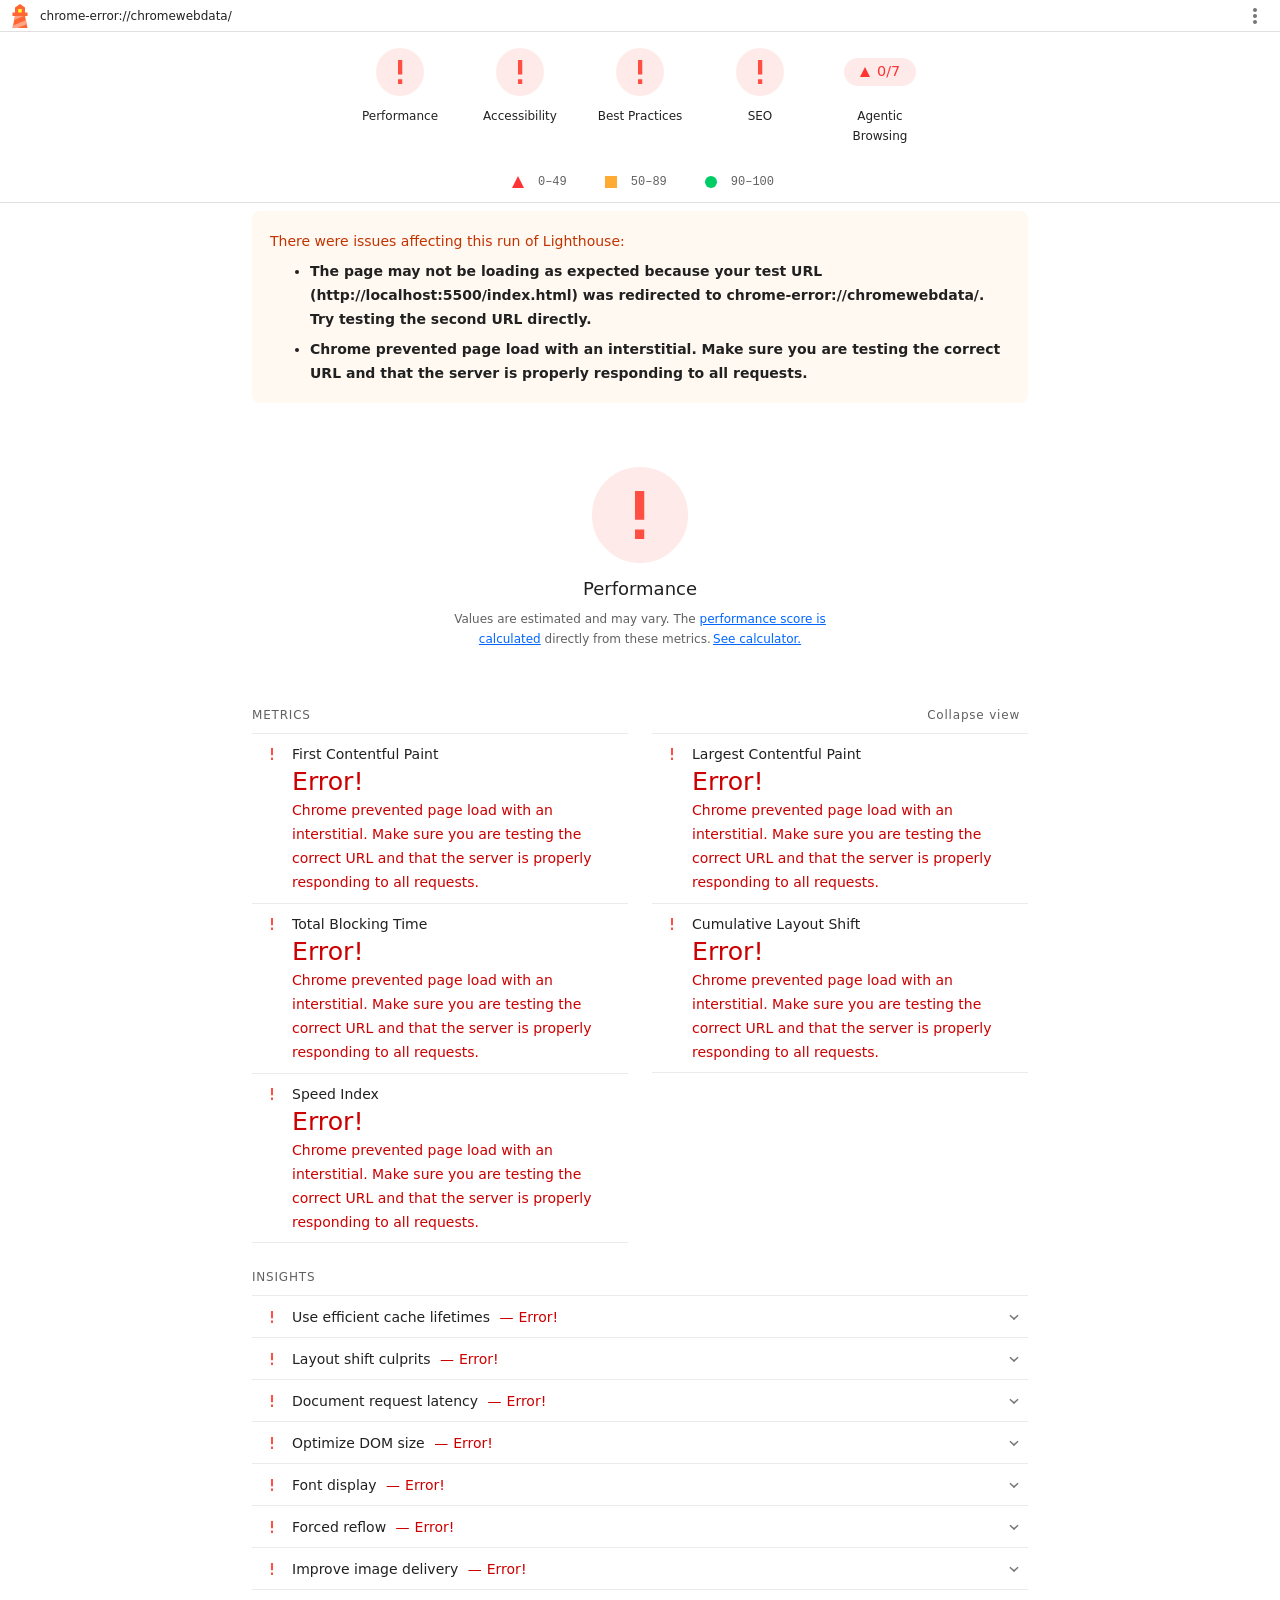
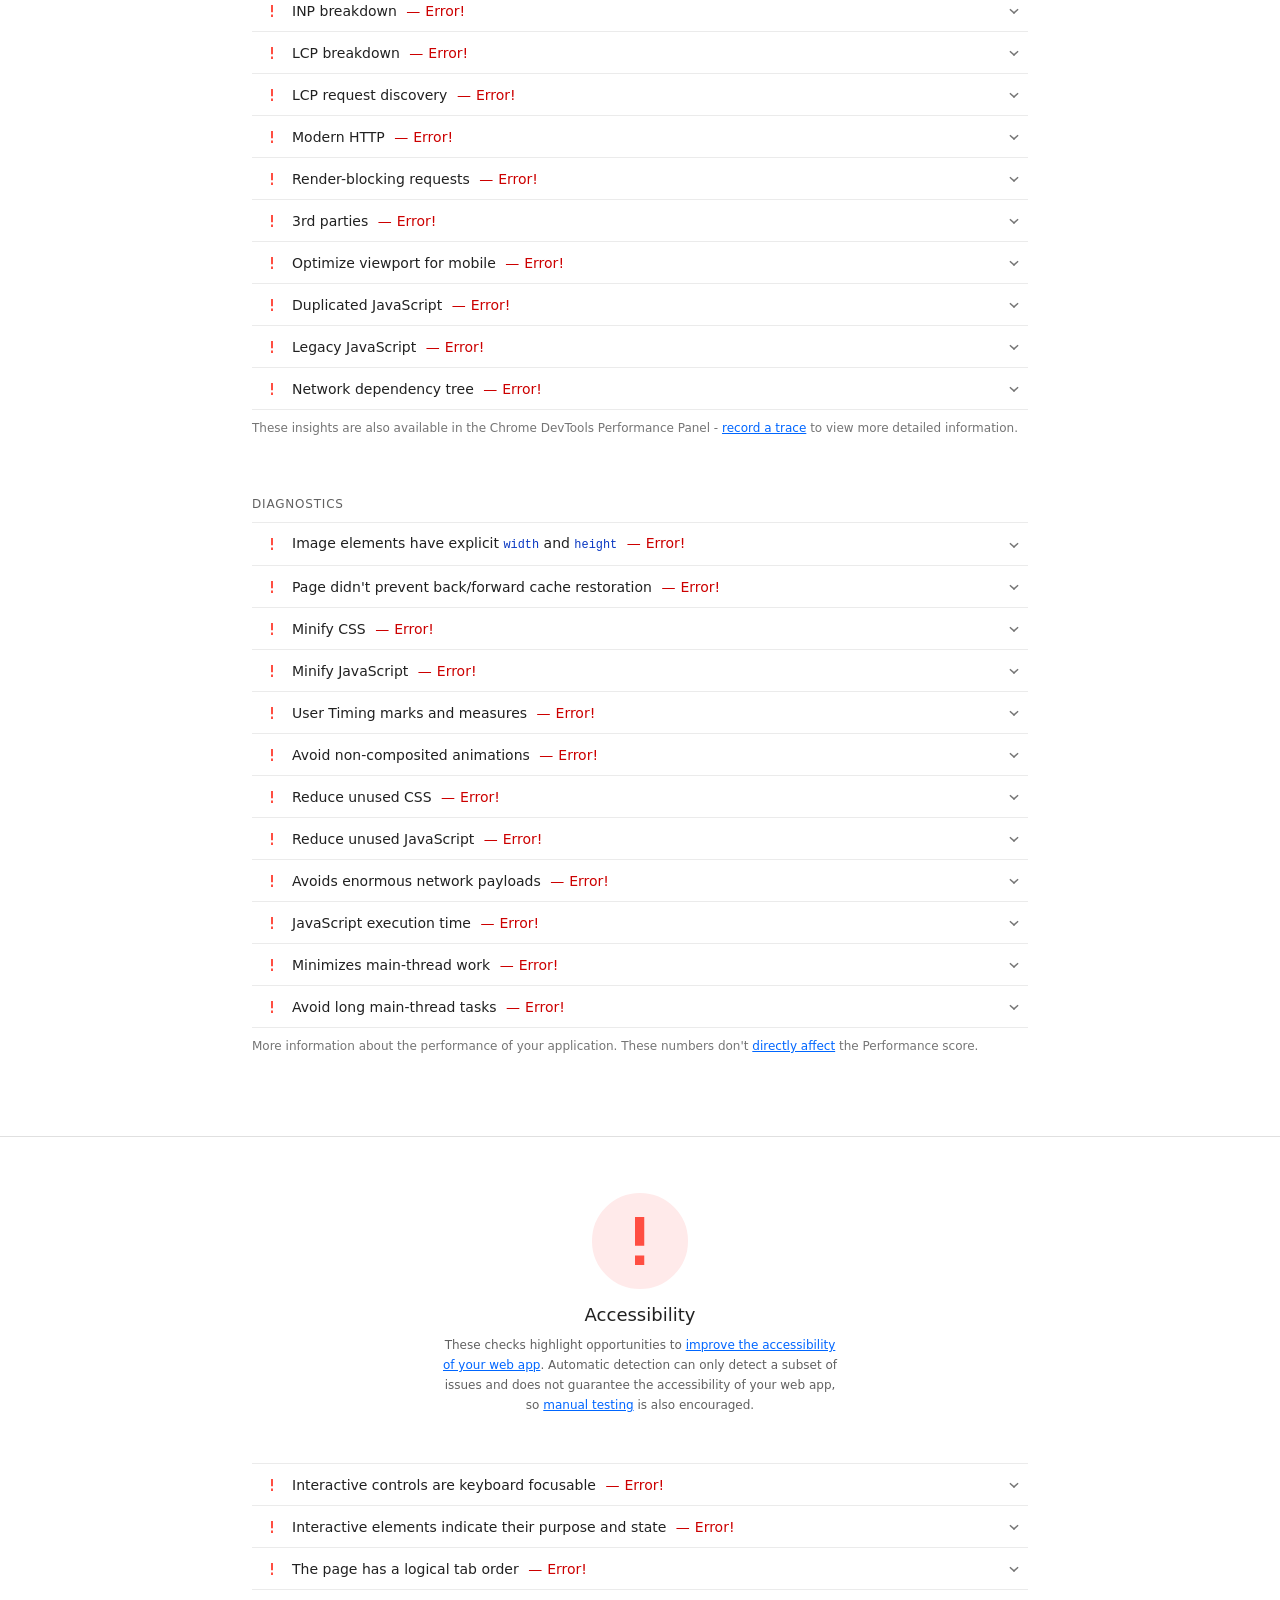
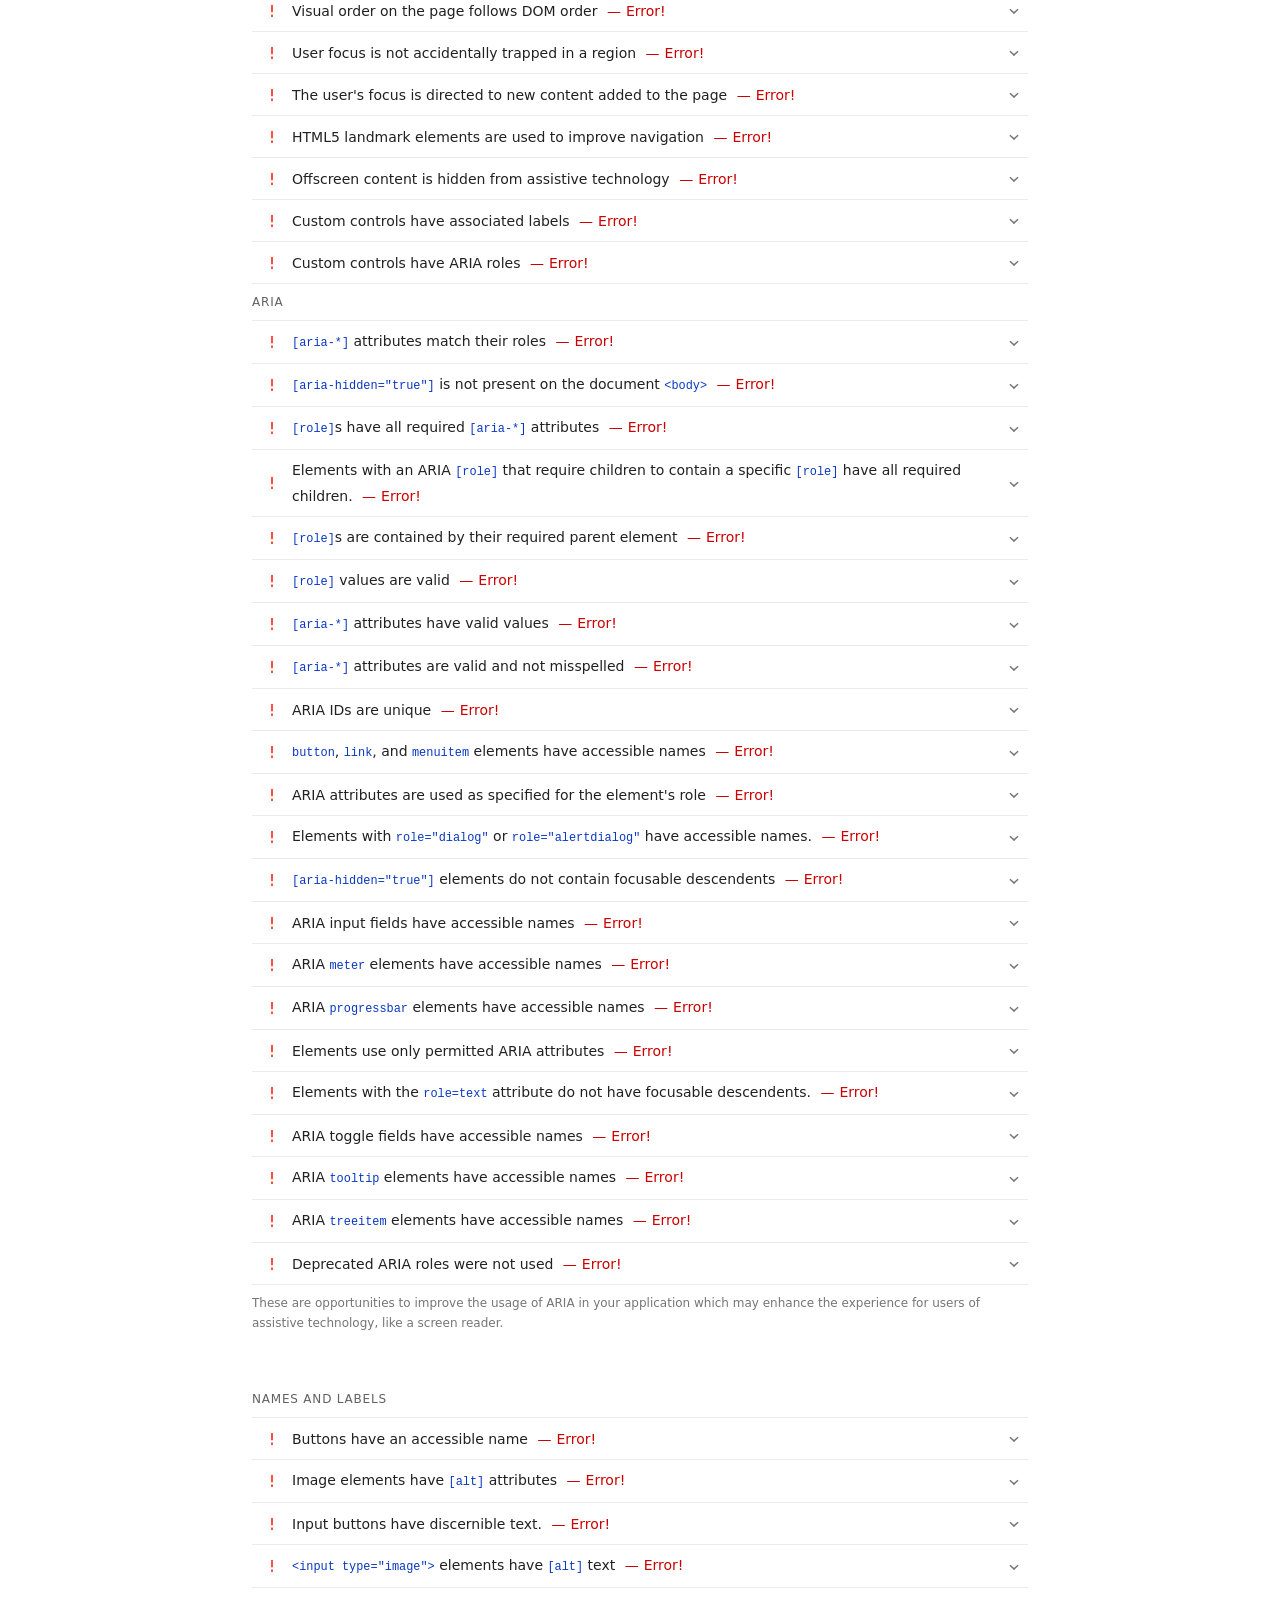
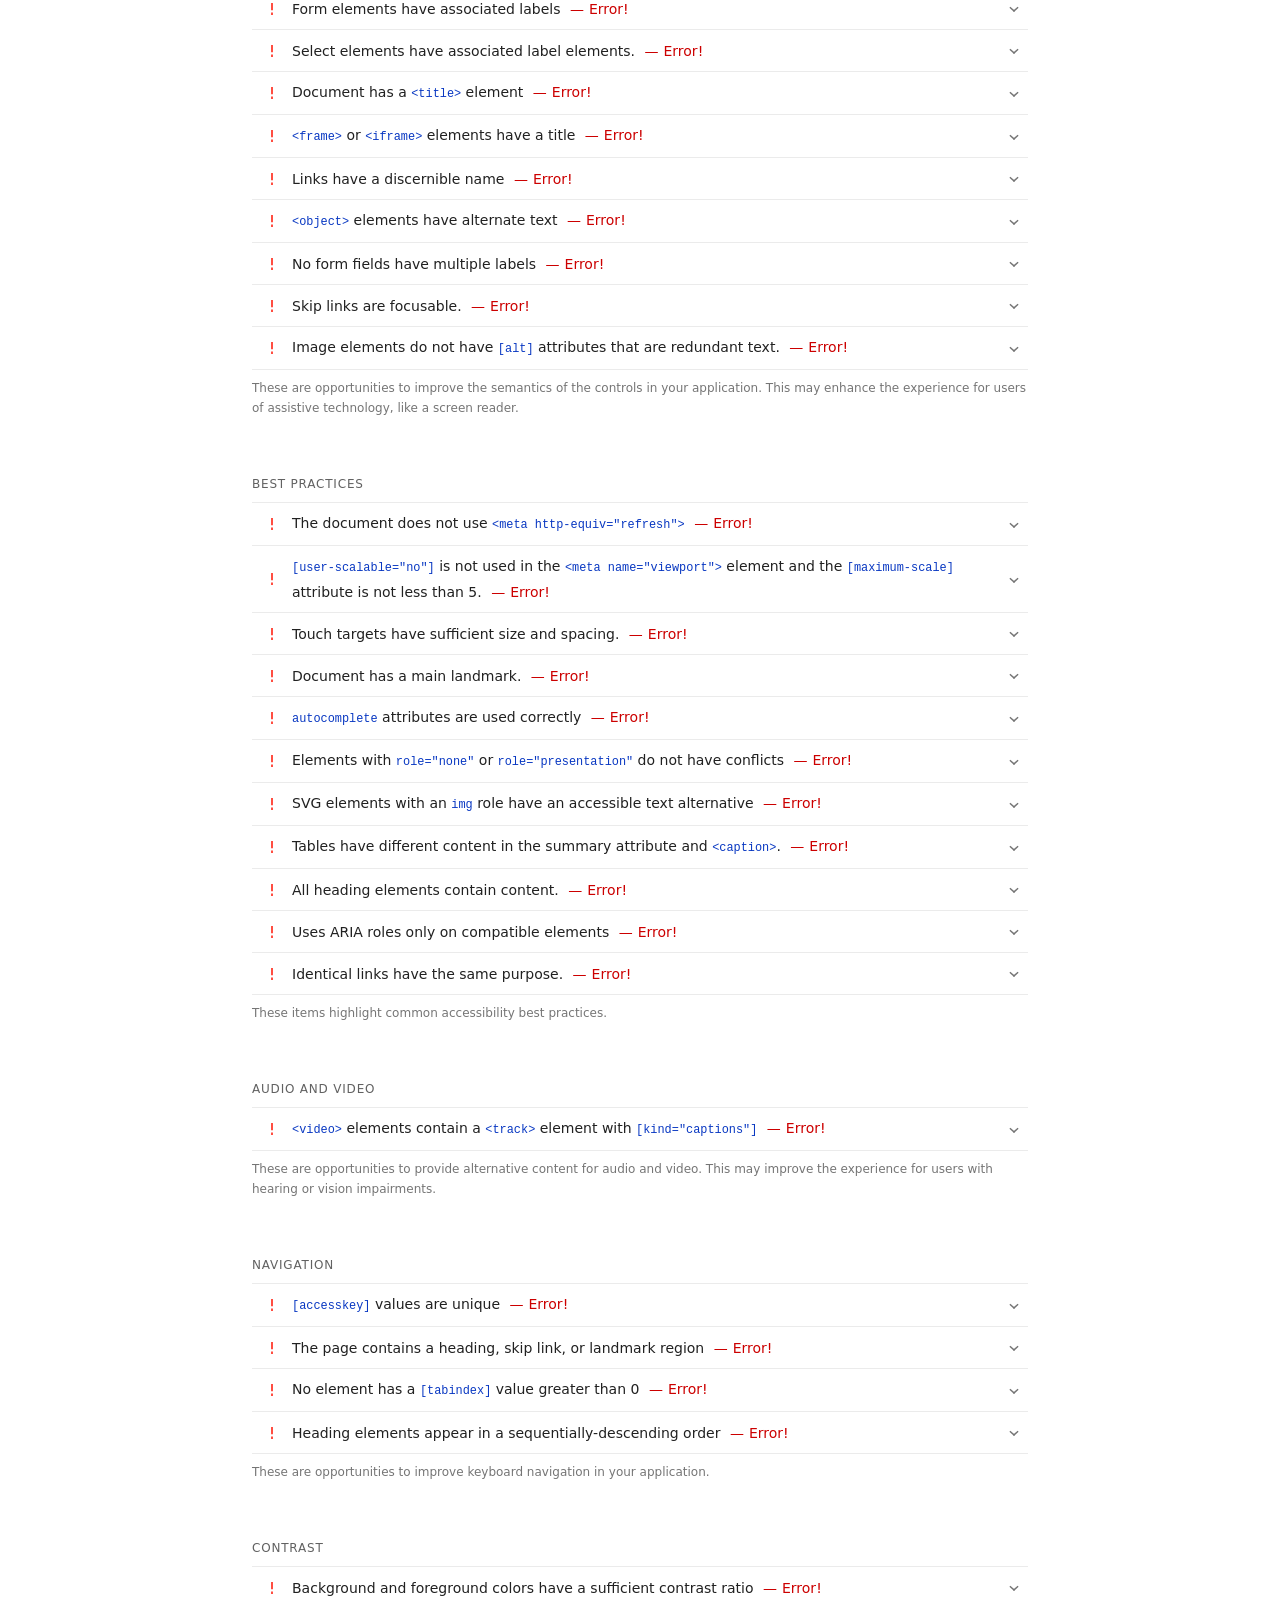
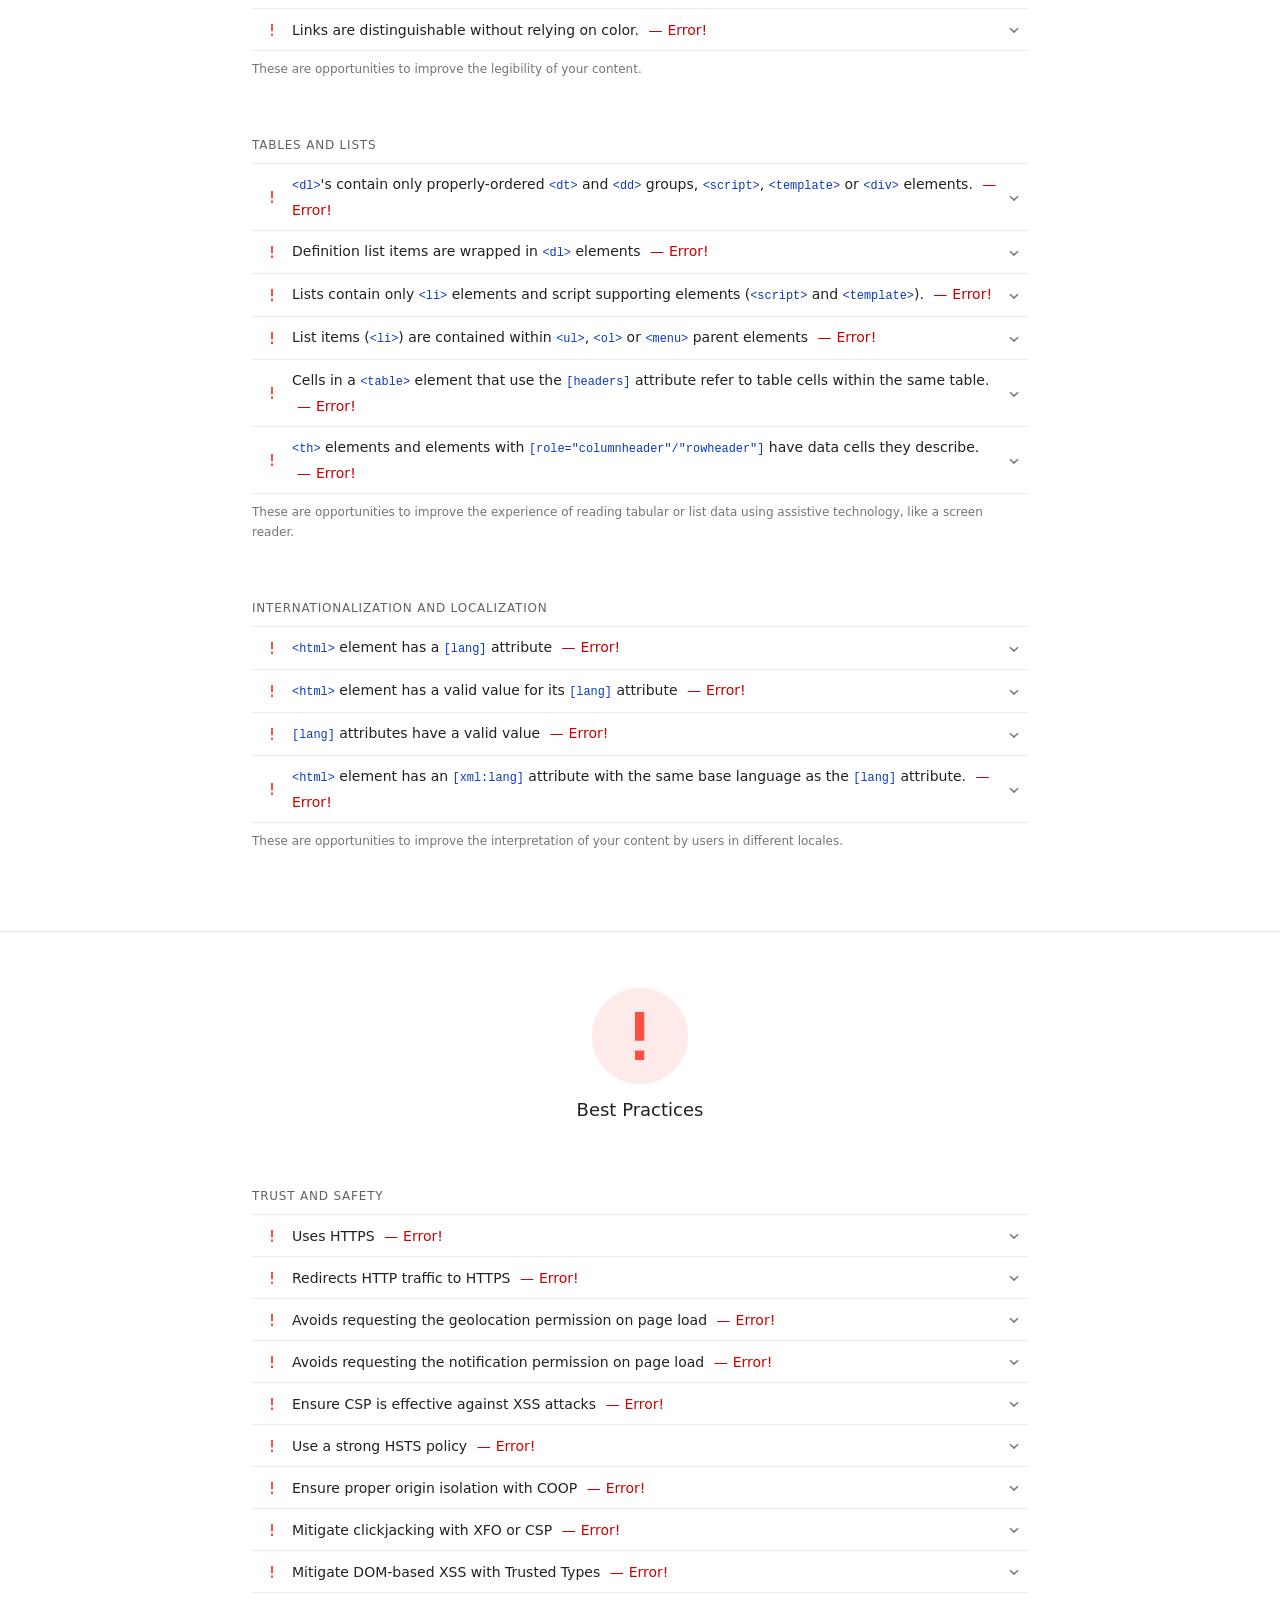
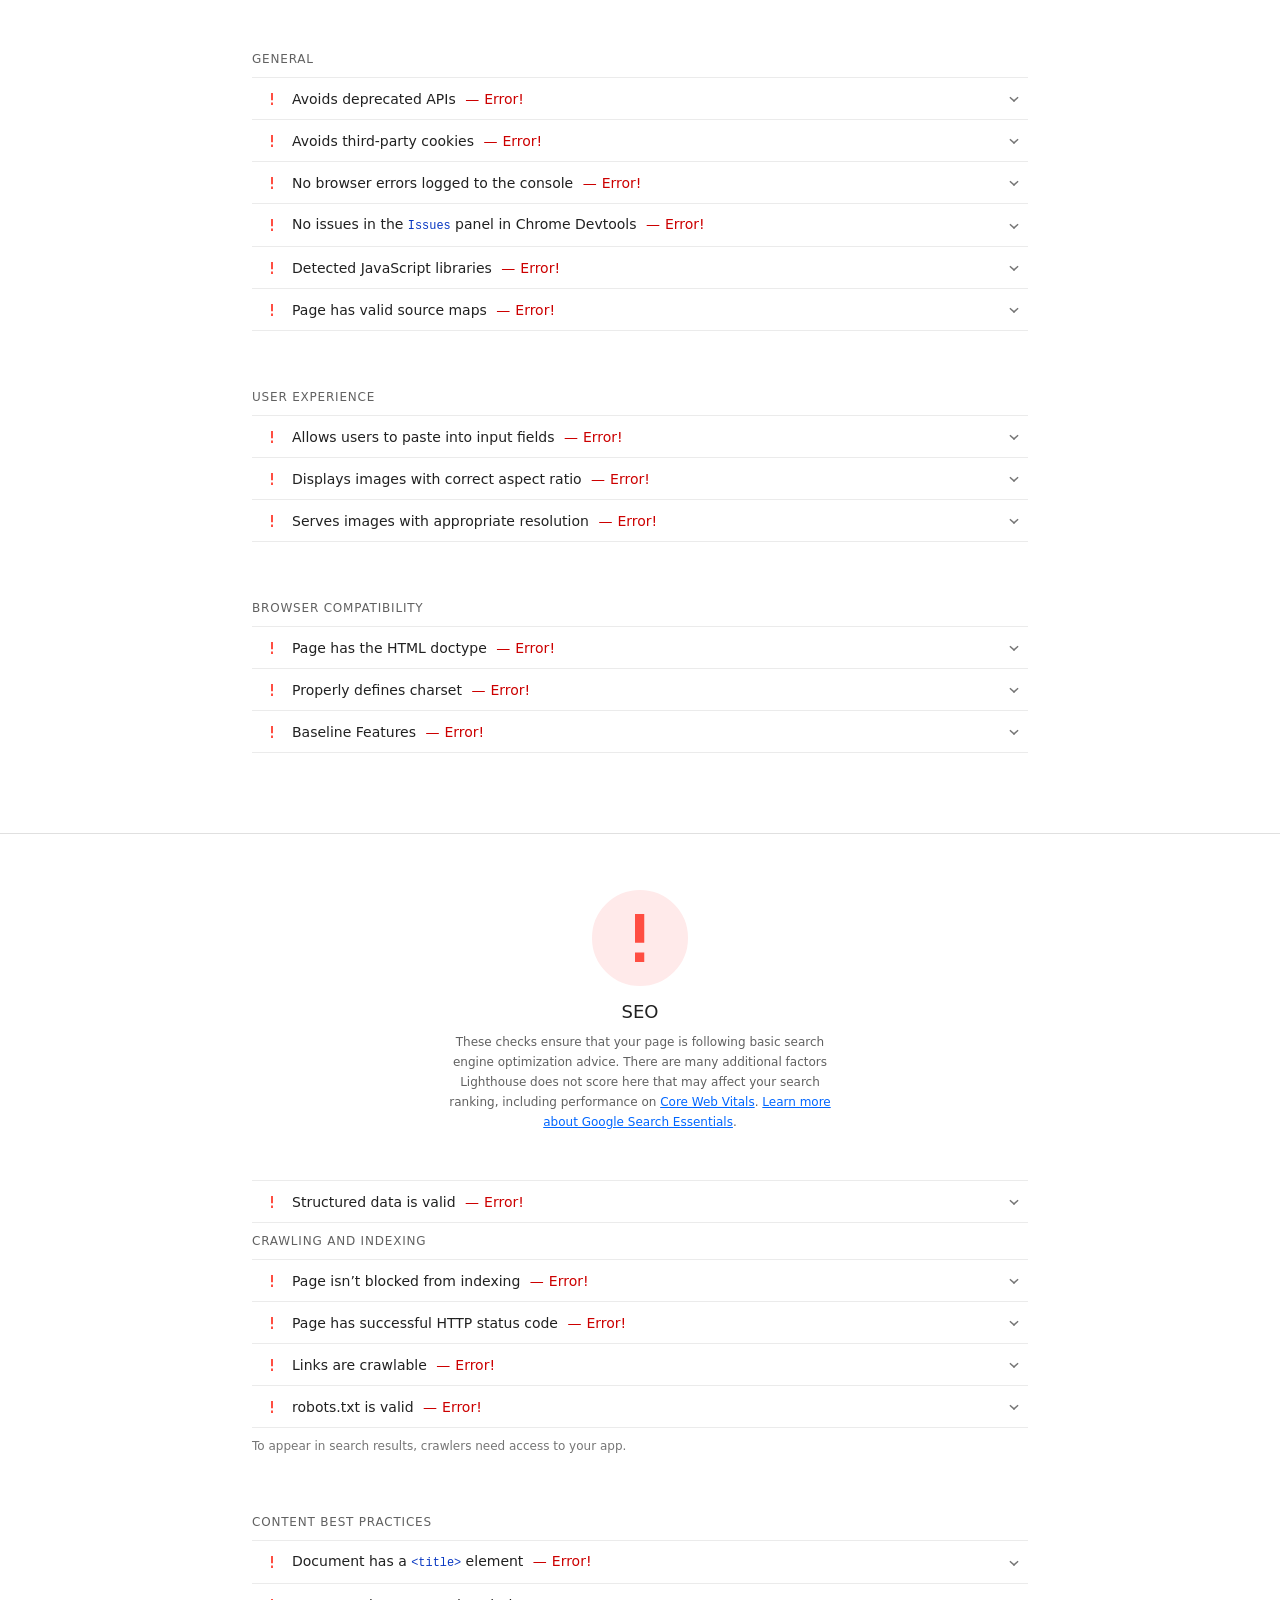
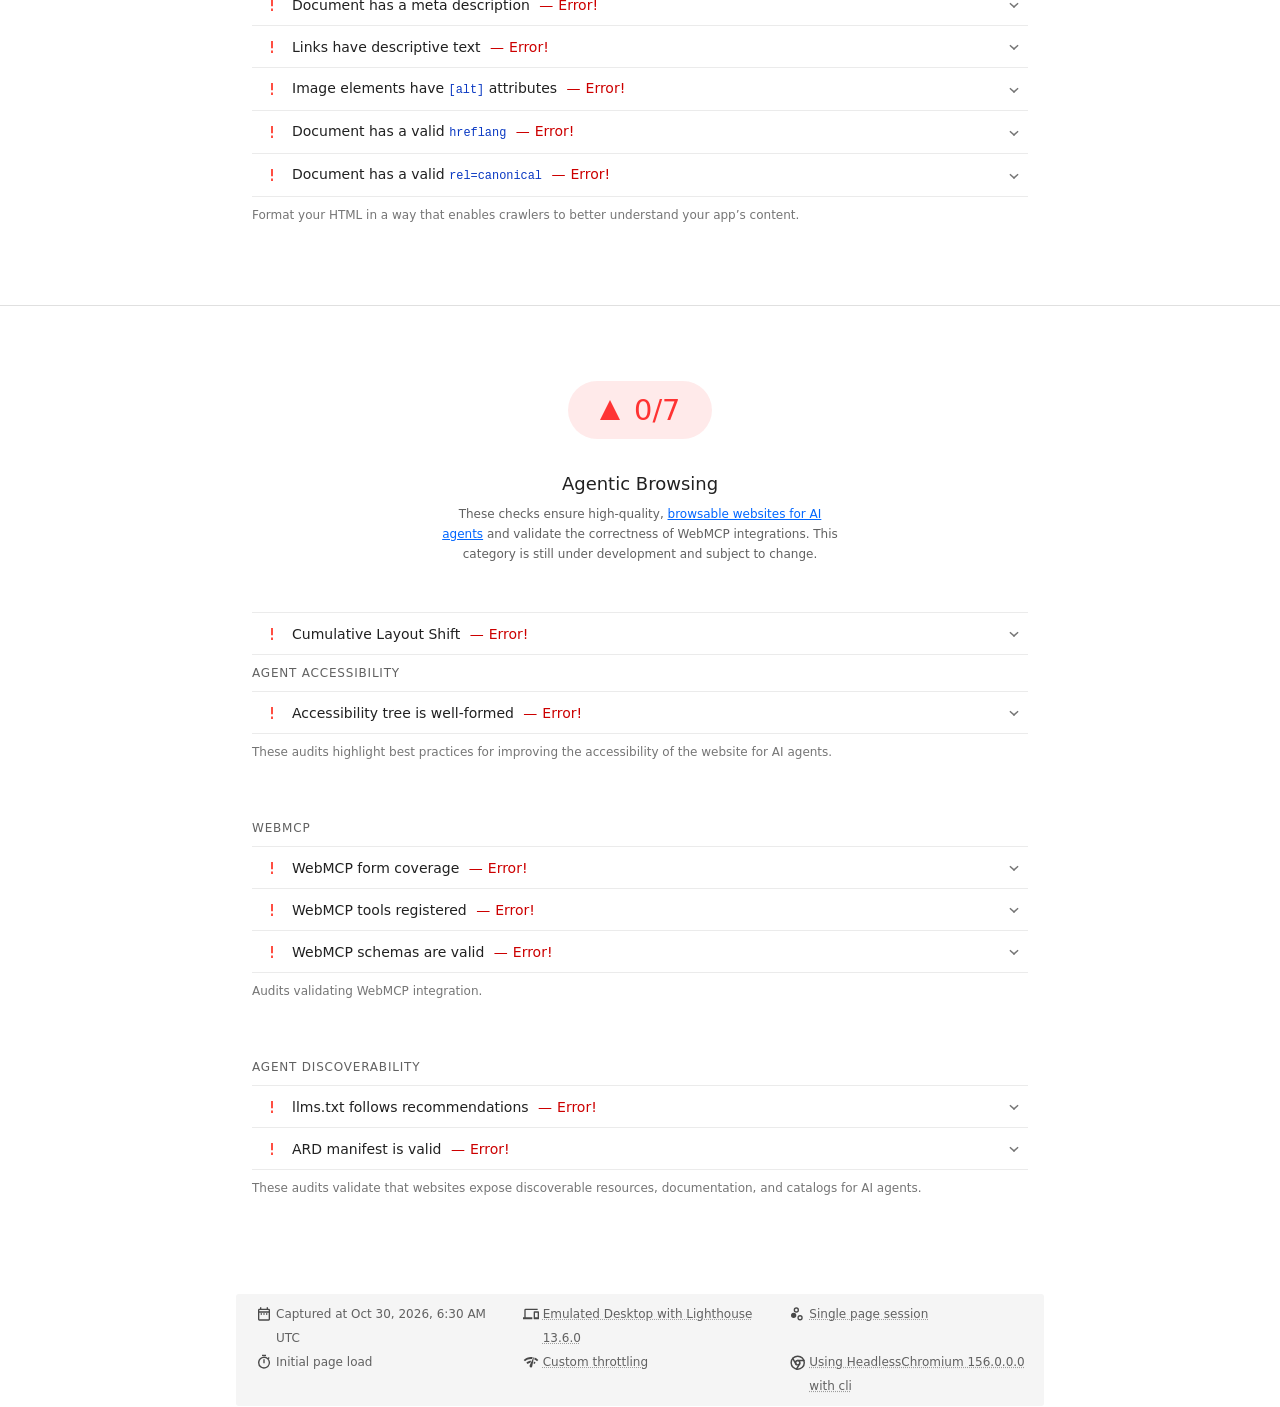
==== docs/lighthouse-escritorio.html @ 63ded75c "se realizo la prueba con el lighthouse y PWAbuilder y se agrego captura de celular" ====
<!--
@license
Copyright 2018 Google LLC
SPDX-License-Identifier: Apache-2.0
-->
<!doctype html>
<html lang="en">
<head>
  <meta charset="utf-8">
  <meta name="viewport" content="width=device-width, initial-scale=1, minimum-scale=1">
  <link rel="icon" href='data:image/svg+xml;utf8,<svg fill="none" xmlns="http://www.w3.org/2000/svg" viewBox="0 0 48 48"><path d="m14 7 10-7 10 7v10h5v7h-5l5 24H9l5-24H9v-7h5V7Z" fill="%23F63"/><path d="M31.561 24H14l-1.689 8.105L31.561 24ZM18.983 48H9l1.022-4.907L35.723 32.27l1.663 7.98L18.983 48Z" fill="%23FFA385"/><path fill="%23FF3" d="M20.5 10h7v7h-7z"/></svg>'>
  <title>Lighthouse Report</title>
  <style>body {margin: 0}</style>
</head>
<body>
  <noscript>Lighthouse report requires JavaScript. Please enable.</noscript>

  <div id="lh-log"></div>

  <script>window.__LIGHTHOUSE_JSON__ = {"lighthouseVersion":"13.6.0","requestedUrl":"http://localhost:5500/index.html","mainDocumentUrl":"chrome-error://chromewebdata/","finalDisplayedUrl":"chrome-error://chromewebdata/","finalUrl":"chrome-error://chromewebdata/","fetchTime":"2026-10-30T06:30:04.978Z","gatherMode":"navigation","runtimeError":{"code":"CHROME_INTERSTITIAL_ERROR","message":"Chrome prevented page load with an interstitial. Make sure you are testing the correct URL and that the server is properly responding to all requests.","errorStack":"LighthouseError: CHROME_INTERSTITIAL_ERROR\n    at getInterstitialError (file:///C:/Users/User/AppData/Local/npm-cache/_npx/0f94ee7615faf582/node_modules/lighthouse/core/lib/navigation-error.js:97:10)\n    at getPageLoadError (file:///C:/Users/User/AppData/Local/npm-cache/_npx/0f94ee7615faf582/node_modules/lighthouse/core/lib/navigation-error.js:166:29)\n    at _computeNavigationResult (file:///C:/Users/User/AppData/Local/npm-cache/_npx/0f94ee7615faf582/node_modules/lighthouse/core/gather/navigation-runner.js:148:7)\n    at async gatherFn (file:///C:/Users/User/AppData/Local/npm-cache/_npx/0f94ee7615faf582/node_modules/lighthouse/core/gather/navigation-runner.js:300:23)\n    at async Runner.gather (file:///C:/Users/User/AppData/Local/npm-cache/_npx/0f94ee7615faf582/node_modules/lighthouse/core/runner.js:237:25)\n    at async navigationGather (file:///C:/Users/User/AppData/Local/npm-cache/_npx/0f94ee7615faf582/node_modules/lighthouse/core/gather/navigation-runner.js:306:21)\n    at async navigation (file:///C:/Users/User/AppData/Local/npm-cache/_npx/0f94ee7615faf582/node_modules/lighthouse/core/index.js:58:24)\n    at async runLighthouse (file:///C:/Users/User/AppData/Local/npm-cache/_npx/0f94ee7615faf582/node_modules/lighthouse/cli/run.js:237:30)\n    at async file:///C:/Users/User/AppData/Local/npm-cache/_npx/0f94ee7615faf582/node_modules/lighthouse/cli/index.js:10:1","artifactKey":"PageLoadError"},"runWarnings":["The page may not be loading as expected because your test URL (http://localhost:5500/index.html) was redirected to chrome-error://chromewebdata/. Try testing the second URL directly.","Chrome prevented page load with an interstitial. Make sure you are testing the correct URL and that the server is properly responding to all requests."],"userAgent":"Mozilla/5.0 (Windows NT 10.0; Win64; x64) AppleWebKit/537.36 (KHTML, like Gecko) HeadlessChrome/156.0.0.0 Safari/537.36","environment":{"hostUserAgent":"Mozilla/5.0 (Windows NT 10.0; Win64; x64) AppleWebKit/537.36 (KHTML, like Gecko) HeadlessChrome/156.0.0.0 Safari/537.36","benchmarkIndex":2090,"credits":{}},"audits":{"is-on-https":{"id":"is-on-https","title":"Uses HTTPS","description":"All sites should be protected with HTTPS, even ones that don't handle sensitive data. This includes avoiding [mixed content](https://developers.google.com/web/fundamentals/security/prevent-mixed-content/what-is-mixed-content), where some resources are loaded over HTTP despite the initial request being served over HTTPS. HTTPS prevents intruders from tampering with or passively listening in on the communications between your app and your users, and is a prerequisite for HTTP/2 and many new web platform APIs. [Learn more about HTTPS](https://developer.chrome.com/docs/lighthouse/pwa/is-on-https/).","score":null,"scoreDisplayMode":"error","errorMessage":"Chrome prevented page load with an interstitial. Make sure you are testing the correct URL and that the server is properly responding to all requests.","errorStack":"LighthouseError: CHROME_INTERSTITIAL_ERROR\n    at getInterstitialError (file:///C:/Users/User/AppData/Local/npm-cache/_npx/0f94ee7615faf582/node_modules/lighthouse/core/lib/navigation-error.js:97:10)\n    at getPageLoadError (file:///C:/Users/User/AppData/Local/npm-cache/_npx/0f94ee7615faf582/node_modules/lighthouse/core/lib/navigation-error.js:166:29)\n    at _computeNavigationResult (file:///C:/Users/User/AppData/Local/npm-cache/_npx/0f94ee7615faf582/node_modules/lighthouse/core/gather/navigation-runner.js:148:7)\n    at async gatherFn (file:///C:/Users/User/AppData/Local/npm-cache/_npx/0f94ee7615faf582/node_modules/lighthouse/core/gather/navigation-runner.js:300:23)\n    at async Runner.gather (file:///C:/Users/User/AppData/Local/npm-cache/_npx/0f94ee7615faf582/node_modules/lighthouse/core/runner.js:237:25)\n    at async navigationGather (file:///C:/Users/User/AppData/Local/npm-cache/_npx/0f94ee7615faf582/node_modules/lighthouse/core/gather/navigation-runner.js:306:21)\n    at async navigation (file:///C:/Users/User/AppData/Local/npm-cache/_npx/0f94ee7615faf582/node_modules/lighthouse/core/index.js:58:24)\n    at async runLighthouse (file:///C:/Users/User/AppData/Local/npm-cache/_npx/0f94ee7615faf582/node_modules/lighthouse/cli/run.js:237:30)\n    at async file:///C:/Users/User/AppData/Local/npm-cache/_npx/0f94ee7615faf582/node_modules/lighthouse/cli/index.js:10:1"},"redirects-http":{"id":"redirects-http","title":"Redirects HTTP traffic to HTTPS","description":"Make sure that you redirect all HTTP traffic to HTTPS in order to enable secure web features for all your users. [Learn more](https://developer.chrome.com/docs/lighthouse/pwa/redirects-http/).","score":null,"scoreDisplayMode":"error","errorMessage":"Chrome prevented page load with an interstitial. Make sure you are testing the correct URL and that the server is properly responding to all requests.","errorStack":"LighthouseError: CHROME_INTERSTITIAL_ERROR\n    at getInterstitialError (file:///C:/Users/User/AppData/Local/npm-cache/_npx/0f94ee7615faf582/node_modules/lighthouse/core/lib/navigation-error.js:97:10)\n    at getPageLoadError (file:///C:/Users/User/AppData/Local/npm-cache/_npx/0f94ee7615faf582/node_modules/lighthouse/core/lib/navigation-error.js:166:29)\n    at _computeNavigationResult (file:///C:/Users/User/AppData/Local/npm-cache/_npx/0f94ee7615faf582/node_modules/lighthouse/core/gather/navigation-runner.js:148:7)\n    at async gatherFn (file:///C:/Users/User/AppData/Local/npm-cache/_npx/0f94ee7615faf582/node_modules/lighthouse/core/gather/navigation-runner.js:300:23)\n    at async Runner.gather (file:///C:/Users/User/AppData/Local/npm-cache/_npx/0f94ee7615faf582/node_modules/lighthouse/core/runner.js:237:25)\n    at async navigationGather (file:///C:/Users/User/AppData/Local/npm-cache/_npx/0f94ee7615faf582/node_modules/lighthouse/core/gather/navigation-runner.js:306:21)\n    at async navigation (file:///C:/Users/User/AppData/Local/npm-cache/_npx/0f94ee7615faf582/node_modules/lighthouse/core/index.js:58:24)\n    at async runLighthouse (file:///C:/Users/User/AppData/Local/npm-cache/_npx/0f94ee7615faf582/node_modules/lighthouse/cli/run.js:237:30)\n    at async file:///C:/Users/User/AppData/Local/npm-cache/_npx/0f94ee7615faf582/node_modules/lighthouse/cli/index.js:10:1"},"first-contentful-paint":{"id":"first-contentful-paint","title":"First Contentful Paint","description":"First Contentful Paint marks the time at which the first text or image is painted. [Learn more about the First Contentful Paint metric](https://developer.chrome.com/docs/lighthouse/performance/first-contentful-paint/).","score":null,"scoreDisplayMode":"error","errorMessage":"Chrome prevented page load with an interstitial. Make sure you are testing the correct URL and that the server is properly responding to all requests.","errorStack":"LighthouseError: CHROME_INTERSTITIAL_ERROR\n    at getInterstitialError (file:///C:/Users/User/AppData/Local/npm-cache/_npx/0f94ee7615faf582/node_modules/lighthouse/core/lib/navigation-error.js:97:10)\n    at getPageLoadError (file:///C:/Users/User/AppData/Local/npm-cache/_npx/0f94ee7615faf582/node_modules/lighthouse/core/lib/navigation-error.js:166:29)\n    at _computeNavigationResult (file:///C:/Users/User/AppData/Local/npm-cache/_npx/0f94ee7615faf582/node_modules/lighthouse/core/gather/navigation-runner.js:148:7)\n    at async gatherFn (file:///C:/Users/User/AppData/Local/npm-cache/_npx/0f94ee7615faf582/node_modules/lighthouse/core/gather/navigation-runner.js:300:23)\n    at async Runner.gather (file:///C:/Users/User/AppData/Local/npm-cache/_npx/0f94ee7615faf582/node_modules/lighthouse/core/runner.js:237:25)\n    at async navigationGather (file:///C:/Users/User/AppData/Local/npm-cache/_npx/0f94ee7615faf582/node_modules/lighthouse/core/gather/navigation-runner.js:306:21)\n    at async navigation (file:///C:/Users/User/AppData/Local/npm-cache/_npx/0f94ee7615faf582/node_modules/lighthouse/core/index.js:58:24)\n    at async runLighthouse (file:///C:/Users/User/AppData/Local/npm-cache/_npx/0f94ee7615faf582/node_modules/lighthouse/cli/run.js:237:30)\n    at async file:///C:/Users/User/AppData/Local/npm-cache/_npx/0f94ee7615faf582/node_modules/lighthouse/cli/index.js:10:1"},"largest-contentful-paint":{"id":"largest-contentful-paint","title":"Largest Contentful Paint","description":"Largest Contentful Paint marks the time at which the largest text or image is painted. [Learn more about the Largest Contentful Paint metric](https://developer.chrome.com/docs/lighthouse/performance/lighthouse-largest-contentful-paint/)","score":null,"scoreDisplayMode":"error","errorMessage":"Chrome prevented page load with an interstitial. Make sure you are testing the correct URL and that the server is properly responding to all requests.","errorStack":"LighthouseError: CHROME_INTERSTITIAL_ERROR\n    at getInterstitialError (file:///C:/Users/User/AppData/Local/npm-cache/_npx/0f94ee7615faf582/node_modules/lighthouse/core/lib/navigation-error.js:97:10)\n    at getPageLoadError (file:///C:/Users/User/AppData/Local/npm-cache/_npx/0f94ee7615faf582/node_modules/lighthouse/core/lib/navigation-error.js:166:29)\n    at _computeNavigationResult (file:///C:/Users/User/AppData/Local/npm-cache/_npx/0f94ee7615faf582/node_modules/lighthouse/core/gather/navigation-runner.js:148:7)\n    at async gatherFn (file:///C:/Users/User/AppData/Local/npm-cache/_npx/0f94ee7615faf582/node_modules/lighthouse/core/gather/navigation-runner.js:300:23)\n    at async Runner.gather (file:///C:/Users/User/AppData/Local/npm-cache/_npx/0f94ee7615faf582/node_modules/lighthouse/core/runner.js:237:25)\n    at async navigationGather (file:///C:/Users/User/AppData/Local/npm-cache/_npx/0f94ee7615faf582/node_modules/lighthouse/core/gather/navigation-runner.js:306:21)\n    at async navigation (file:///C:/Users/User/AppData/Local/npm-cache/_npx/0f94ee7615faf582/node_modules/lighthouse/core/index.js:58:24)\n    at async runLighthouse (file:///C:/Users/User/AppData/Local/npm-cache/_npx/0f94ee7615faf582/node_modules/lighthouse/cli/run.js:237:30)\n    at async file:///C:/Users/User/AppData/Local/npm-cache/_npx/0f94ee7615faf582/node_modules/lighthouse/cli/index.js:10:1"},"speed-index":{"id":"speed-index","title":"Speed Index","description":"Speed Index shows how quickly the contents of a page are visibly populated. [Learn more about the Speed Index metric](https://developer.chrome.com/docs/lighthouse/performance/speed-index/).","score":null,"scoreDisplayMode":"error","errorMessage":"Chrome prevented page load with an interstitial. Make sure you are testing the correct URL and that the server is properly responding to all requests.","errorStack":"LighthouseError: CHROME_INTERSTITIAL_ERROR\n    at getInterstitialError (file:///C:/Users/User/AppData/Local/npm-cache/_npx/0f94ee7615faf582/node_modules/lighthouse/core/lib/navigation-error.js:97:10)\n    at getPageLoadError (file:///C:/Users/User/AppData/Local/npm-cache/_npx/0f94ee7615faf582/node_modules/lighthouse/core/lib/navigation-error.js:166:29)\n    at _computeNavigationResult (file:///C:/Users/User/AppData/Local/npm-cache/_npx/0f94ee7615faf582/node_modules/lighthouse/core/gather/navigation-runner.js:148:7)\n    at async gatherFn (file:///C:/Users/User/AppData/Local/npm-cache/_npx/0f94ee7615faf582/node_modules/lighthouse/core/gather/navigation-runner.js:300:23)\n    at async Runner.gather (file:///C:/Users/User/AppData/Local/npm-cache/_npx/0f94ee7615faf582/node_modules/lighthouse/core/runner.js:237:25)\n    at async navigationGather (file:///C:/Users/User/AppData/Local/npm-cache/_npx/0f94ee7615faf582/node_modules/lighthouse/core/gather/navigation-runner.js:306:21)\n    at async navigation (file:///C:/Users/User/AppData/Local/npm-cache/_npx/0f94ee7615faf582/node_modules/lighthouse/core/index.js:58:24)\n    at async runLighthouse (file:///C:/Users/User/AppData/Local/npm-cache/_npx/0f94ee7615faf582/node_modules/lighthouse/cli/run.js:237:30)\n    at async file:///C:/Users/User/AppData/Local/npm-cache/_npx/0f94ee7615faf582/node_modules/lighthouse/cli/index.js:10:1"},"screenshot-thumbnails":{"id":"screenshot-thumbnails","title":"Screenshot Thumbnails","description":"This is what the load of your site looked like.","score":null,"scoreDisplayMode":"error","errorMessage":"Chrome prevented page load with an interstitial. Make sure you are testing the correct URL and that the server is properly responding to all requests.","errorStack":"LighthouseError: CHROME_INTERSTITIAL_ERROR\n    at getInterstitialError (file:///C:/Users/User/AppData/Local/npm-cache/_npx/0f94ee7615faf582/node_modules/lighthouse/core/lib/navigation-error.js:97:10)\n    at getPageLoadError (file:///C:/Users/User/AppData/Local/npm-cache/_npx/0f94ee7615faf582/node_modules/lighthouse/core/lib/navigation-error.js:166:29)\n    at _computeNavigationResult (file:///C:/Users/User/AppData/Local/npm-cache/_npx/0f94ee7615faf582/node_modules/lighthouse/core/gather/navigation-runner.js:148:7)\n    at async gatherFn (file:///C:/Users/User/AppData/Local/npm-cache/_npx/0f94ee7615faf582/node_modules/lighthouse/core/gather/navigation-runner.js:300:23)\n    at async Runner.gather (file:///C:/Users/User/AppData/Local/npm-cache/_npx/0f94ee7615faf582/node_modules/lighthouse/core/runner.js:237:25)\n    at async navigationGather (file:///C:/Users/User/AppData/Local/npm-cache/_npx/0f94ee7615faf582/node_modules/lighthouse/core/gather/navigation-runner.js:306:21)\n    at async navigation (file:///C:/Users/User/AppData/Local/npm-cache/_npx/0f94ee7615faf582/node_modules/lighthouse/core/index.js:58:24)\n    at async runLighthouse (file:///C:/Users/User/AppData/Local/npm-cache/_npx/0f94ee7615faf582/node_modules/lighthouse/cli/run.js:237:30)\n    at async file:///C:/Users/User/AppData/Local/npm-cache/_npx/0f94ee7615faf582/node_modules/lighthouse/cli/index.js:10:1"},"final-screenshot":{"id":"final-screenshot","title":"Final Screenshot","description":"The last screenshot captured of the pageload.","score":null,"scoreDisplayMode":"error","errorMessage":"Chrome prevented page load with an interstitial. Make sure you are testing the correct URL and that the server is properly responding to all requests.","errorStack":"LighthouseError: CHROME_INTERSTITIAL_ERROR\n    at getInterstitialError (file:///C:/Users/User/AppData/Local/npm-cache/_npx/0f94ee7615faf582/node_modules/lighthouse/core/lib/navigation-error.js:97:10)\n    at getPageLoadError (file:///C:/Users/User/AppData/Local/npm-cache/_npx/0f94ee7615faf582/node_modules/lighthouse/core/lib/navigation-error.js:166:29)\n    at _computeNavigationResult (file:///C:/Users/User/AppData/Local/npm-cache/_npx/0f94ee7615faf582/node_modules/lighthouse/core/gather/navigation-runner.js:148:7)\n    at async gatherFn (file:///C:/Users/User/AppData/Local/npm-cache/_npx/0f94ee7615faf582/node_modules/lighthouse/core/gather/navigation-runner.js:300:23)\n    at async Runner.gather (file:///C:/Users/User/AppData/Local/npm-cache/_npx/0f94ee7615faf582/node_modules/lighthouse/core/runner.js:237:25)\n    at async navigationGather (file:///C:/Users/User/AppData/Local/npm-cache/_npx/0f94ee7615faf582/node_modules/lighthouse/core/gather/navigation-runner.js:306:21)\n    at async navigation (file:///C:/Users/User/AppData/Local/npm-cache/_npx/0f94ee7615faf582/node_modules/lighthouse/core/index.js:58:24)\n    at async runLighthouse (file:///C:/Users/User/AppData/Local/npm-cache/_npx/0f94ee7615faf582/node_modules/lighthouse/cli/run.js:237:30)\n    at async file:///C:/Users/User/AppData/Local/npm-cache/_npx/0f94ee7615faf582/node_modules/lighthouse/cli/index.js:10:1"},"total-blocking-time":{"id":"total-blocking-time","title":"Total Blocking Time","description":"Sum of all time periods between FCP and Time to Interactive, when task length exceeded 50ms, expressed in milliseconds. [Learn more about the Total Blocking Time metric](https://developer.chrome.com/docs/lighthouse/performance/lighthouse-total-blocking-time/).","score":null,"scoreDisplayMode":"error","errorMessage":"Chrome prevented page load with an interstitial. Make sure you are testing the correct URL and that the server is properly responding to all requests.","errorStack":"LighthouseError: CHROME_INTERSTITIAL_ERROR\n    at getInterstitialError (file:///C:/Users/User/AppData/Local/npm-cache/_npx/0f94ee7615faf582/node_modules/lighthouse/core/lib/navigation-error.js:97:10)\n    at getPageLoadError (file:///C:/Users/User/AppData/Local/npm-cache/_npx/0f94ee7615faf582/node_modules/lighthouse/core/lib/navigation-error.js:166:29)\n    at _computeNavigationResult (file:///C:/Users/User/AppData/Local/npm-cache/_npx/0f94ee7615faf582/node_modules/lighthouse/core/gather/navigation-runner.js:148:7)\n    at async gatherFn (file:///C:/Users/User/AppData/Local/npm-cache/_npx/0f94ee7615faf582/node_modules/lighthouse/core/gather/navigation-runner.js:300:23)\n    at async Runner.gather (file:///C:/Users/User/AppData/Local/npm-cache/_npx/0f94ee7615faf582/node_modules/lighthouse/core/runner.js:237:25)\n    at async navigationGather (file:///C:/Users/User/AppData/Local/npm-cache/_npx/0f94ee7615faf582/node_modules/lighthouse/core/gather/navigation-runner.js:306:21)\n    at async navigation (file:///C:/Users/User/AppData/Local/npm-cache/_npx/0f94ee7615faf582/node_modules/lighthouse/core/index.js:58:24)\n    at async runLighthouse (file:///C:/Users/User/AppData/Local/npm-cache/_npx/0f94ee7615faf582/node_modules/lighthouse/cli/run.js:237:30)\n    at async file:///C:/Users/User/AppData/Local/npm-cache/_npx/0f94ee7615faf582/node_modules/lighthouse/cli/index.js:10:1"},"max-potential-fid":{"id":"max-potential-fid","title":"Max Potential First Input Delay","description":"The maximum potential First Input Delay that your users could experience is the duration of the longest task. [Learn more about the Maximum Potential First Input Delay metric](https://developer.chrome.com/docs/lighthouse/performance/lighthouse-max-potential-fid/).","score":null,"scoreDisplayMode":"error","errorMessage":"Chrome prevented page load with an interstitial. Make sure you are testing the correct URL and that the server is properly responding to all requests.","errorStack":"LighthouseError: CHROME_INTERSTITIAL_ERROR\n    at getInterstitialError (file:///C:/Users/User/AppData/Local/npm-cache/_npx/0f94ee7615faf582/node_modules/lighthouse/core/lib/navigation-error.js:97:10)\n    at getPageLoadError (file:///C:/Users/User/AppData/Local/npm-cache/_npx/0f94ee7615faf582/node_modules/lighthouse/core/lib/navigation-error.js:166:29)\n    at _computeNavigationResult (file:///C:/Users/User/AppData/Local/npm-cache/_npx/0f94ee7615faf582/node_modules/lighthouse/core/gather/navigation-runner.js:148:7)\n    at async gatherFn (file:///C:/Users/User/AppData/Local/npm-cache/_npx/0f94ee7615faf582/node_modules/lighthouse/core/gather/navigation-runner.js:300:23)\n    at async Runner.gather (file:///C:/Users/User/AppData/Local/npm-cache/_npx/0f94ee7615faf582/node_modules/lighthouse/core/runner.js:237:25)\n    at async navigationGather (file:///C:/Users/User/AppData/Local/npm-cache/_npx/0f94ee7615faf582/node_modules/lighthouse/core/gather/navigation-runner.js:306:21)\n    at async navigation (file:///C:/Users/User/AppData/Local/npm-cache/_npx/0f94ee7615faf582/node_modules/lighthouse/core/index.js:58:24)\n    at async runLighthouse (file:///C:/Users/User/AppData/Local/npm-cache/_npx/0f94ee7615faf582/node_modules/lighthouse/cli/run.js:237:30)\n    at async file:///C:/Users/User/AppData/Local/npm-cache/_npx/0f94ee7615faf582/node_modules/lighthouse/cli/index.js:10:1"},"cumulative-layout-shift":{"id":"cumulative-layout-shift","title":"Cumulative Layout Shift","description":"Cumulative Layout Shift measures the movement of visible elements within the viewport. [Learn more about the Cumulative Layout Shift metric](https://web.dev/articles/cls).","score":null,"scoreDisplayMode":"error","errorMessage":"Chrome prevented page load with an interstitial. Make sure you are testing the correct URL and that the server is properly responding to all requests.","errorStack":"LighthouseError: CHROME_INTERSTITIAL_ERROR\n    at getInterstitialError (file:///C:/Users/User/AppData/Local/npm-cache/_npx/0f94ee7615faf582/node_modules/lighthouse/core/lib/navigation-error.js:97:10)\n    at getPageLoadError (file:///C:/Users/User/AppData/Local/npm-cache/_npx/0f94ee7615faf582/node_modules/lighthouse/core/lib/navigation-error.js:166:29)\n    at _computeNavigationResult (file:///C:/Users/User/AppData/Local/npm-cache/_npx/0f94ee7615faf582/node_modules/lighthouse/core/gather/navigation-runner.js:148:7)\n    at async gatherFn (file:///C:/Users/User/AppData/Local/npm-cache/_npx/0f94ee7615faf582/node_modules/lighthouse/core/gather/navigation-runner.js:300:23)\n    at async Runner.gather (file:///C:/Users/User/AppData/Local/npm-cache/_npx/0f94ee7615faf582/node_modules/lighthouse/core/runner.js:237:25)\n    at async navigationGather (file:///C:/Users/User/AppData/Local/npm-cache/_npx/0f94ee7615faf582/node_modules/lighthouse/core/gather/navigation-runner.js:306:21)\n    at async navigation (file:///C:/Users/User/AppData/Local/npm-cache/_npx/0f94ee7615faf582/node_modules/lighthouse/core/index.js:58:24)\n    at async runLighthouse (file:///C:/Users/User/AppData/Local/npm-cache/_npx/0f94ee7615faf582/node_modules/lighthouse/cli/run.js:237:30)\n    at async file:///C:/Users/User/AppData/Local/npm-cache/_npx/0f94ee7615faf582/node_modules/lighthouse/cli/index.js:10:1"},"errors-in-console":{"id":"errors-in-console","title":"No browser errors logged to the console","description":"Errors logged to the console indicate unresolved problems. They can come from network request failures and other browser concerns. [Learn more about this errors in console diagnostic audit](https://developer.chrome.com/docs/lighthouse/best-practices/errors-in-console/)","score":null,"scoreDisplayMode":"error","errorMessage":"Chrome prevented page load with an interstitial. Make sure you are testing the correct URL and that the server is properly responding to all requests.","errorStack":"LighthouseError: CHROME_INTERSTITIAL_ERROR\n    at getInterstitialError (file:///C:/Users/User/AppData/Local/npm-cache/_npx/0f94ee7615faf582/node_modules/lighthouse/core/lib/navigation-error.js:97:10)\n    at getPageLoadError (file:///C:/Users/User/AppData/Local/npm-cache/_npx/0f94ee7615faf582/node_modules/lighthouse/core/lib/navigation-error.js:166:29)\n    at _computeNavigationResult (file:///C:/Users/User/AppData/Local/npm-cache/_npx/0f94ee7615faf582/node_modules/lighthouse/core/gather/navigation-runner.js:148:7)\n    at async gatherFn (file:///C:/Users/User/AppData/Local/npm-cache/_npx/0f94ee7615faf582/node_modules/lighthouse/core/gather/navigation-runner.js:300:23)\n    at async Runner.gather (file:///C:/Users/User/AppData/Local/npm-cache/_npx/0f94ee7615faf582/node_modules/lighthouse/core/runner.js:237:25)\n    at async navigationGather (file:///C:/Users/User/AppData/Local/npm-cache/_npx/0f94ee7615faf582/node_modules/lighthouse/core/gather/navigation-runner.js:306:21)\n    at async navigation (file:///C:/Users/User/AppData/Local/npm-cache/_npx/0f94ee7615faf582/node_modules/lighthouse/core/index.js:58:24)\n    at async runLighthouse (file:///C:/Users/User/AppData/Local/npm-cache/_npx/0f94ee7615faf582/node_modules/lighthouse/cli/run.js:237:30)\n    at async file:///C:/Users/User/AppData/Local/npm-cache/_npx/0f94ee7615faf582/node_modules/lighthouse/cli/index.js:10:1"},"server-response-time":{"id":"server-response-time","title":"Initial server response time was short","description":"Keep the server response time for the main document short because all other requests depend on it. [Learn more about the Time to First Byte metric](https://developer.chrome.com/docs/lighthouse/performance/time-to-first-byte/).","score":null,"scoreDisplayMode":"error","errorMessage":"Chrome prevented page load with an interstitial. Make sure you are testing the correct URL and that the server is properly responding to all requests.","errorStack":"LighthouseError: CHROME_INTERSTITIAL_ERROR\n    at getInterstitialError (file:///C:/Users/User/AppData/Local/npm-cache/_npx/0f94ee7615faf582/node_modules/lighthouse/core/lib/navigation-error.js:97:10)\n    at getPageLoadError (file:///C:/Users/User/AppData/Local/npm-cache/_npx/0f94ee7615faf582/node_modules/lighthouse/core/lib/navigation-error.js:166:29)\n    at _computeNavigationResult (file:///C:/Users/User/AppData/Local/npm-cache/_npx/0f94ee7615faf582/node_modules/lighthouse/core/gather/navigation-runner.js:148:7)\n    at async gatherFn (file:///C:/Users/User/AppData/Local/npm-cache/_npx/0f94ee7615faf582/node_modules/lighthouse/core/gather/navigation-runner.js:300:23)\n    at async Runner.gather (file:///C:/Users/User/AppData/Local/npm-cache/_npx/0f94ee7615faf582/node_modules/lighthouse/core/runner.js:237:25)\n    at async navigationGather (file:///C:/Users/User/AppData/Local/npm-cache/_npx/0f94ee7615faf582/node_modules/lighthouse/core/gather/navigation-runner.js:306:21)\n    at async navigation (file:///C:/Users/User/AppData/Local/npm-cache/_npx/0f94ee7615faf582/node_modules/lighthouse/core/index.js:58:24)\n    at async runLighthouse (file:///C:/Users/User/AppData/Local/npm-cache/_npx/0f94ee7615faf582/node_modules/lighthouse/cli/run.js:237:30)\n    at async file:///C:/Users/User/AppData/Local/npm-cache/_npx/0f94ee7615faf582/node_modules/lighthouse/cli/index.js:10:1","guidanceLevel":1},"interactive":{"id":"interactive","title":"Time to Interactive","description":"Time to Interactive is the amount of time it takes for the page to become fully interactive. [Learn more about the Time to Interactive metric](https://developer.chrome.com/docs/lighthouse/performance/interactive/).","score":null,"scoreDisplayMode":"error","errorMessage":"Chrome prevented page load with an interstitial. Make sure you are testing the correct URL and that the server is properly responding to all requests.","errorStack":"LighthouseError: CHROME_INTERSTITIAL_ERROR\n    at getInterstitialError (file:///C:/Users/User/AppData/Local/npm-cache/_npx/0f94ee7615faf582/node_modules/lighthouse/core/lib/navigation-error.js:97:10)\n    at getPageLoadError (file:///C:/Users/User/AppData/Local/npm-cache/_npx/0f94ee7615faf582/node_modules/lighthouse/core/lib/navigation-error.js:166:29)\n    at _computeNavigationResult (file:///C:/Users/User/AppData/Local/npm-cache/_npx/0f94ee7615faf582/node_modules/lighthouse/core/gather/navigation-runner.js:148:7)\n    at async gatherFn (file:///C:/Users/User/AppData/Local/npm-cache/_npx/0f94ee7615faf582/node_modules/lighthouse/core/gather/navigation-runner.js:300:23)\n    at async Runner.gather (file:///C:/Users/User/AppData/Local/npm-cache/_npx/0f94ee7615faf582/node_modules/lighthouse/core/runner.js:237:25)\n    at async navigationGather (file:///C:/Users/User/AppData/Local/npm-cache/_npx/0f94ee7615faf582/node_modules/lighthouse/core/gather/navigation-runner.js:306:21)\n    at async navigation (file:///C:/Users/User/AppData/Local/npm-cache/_npx/0f94ee7615faf582/node_modules/lighthouse/core/index.js:58:24)\n    at async runLighthouse (file:///C:/Users/User/AppData/Local/npm-cache/_npx/0f94ee7615faf582/node_modules/lighthouse/cli/run.js:237:30)\n    at async file:///C:/Users/User/AppData/Local/npm-cache/_npx/0f94ee7615faf582/node_modules/lighthouse/cli/index.js:10:1"},"user-timings":{"id":"user-timings","title":"User Timing marks and measures","description":"Consider instrumenting your app with the User Timing API to measure your app's real-world performance during key user experiences. [Learn more about User Timing marks](https://developer.chrome.com/docs/lighthouse/performance/user-timings/).","score":null,"scoreDisplayMode":"error","errorMessage":"Chrome prevented page load with an interstitial. Make sure you are testing the correct URL and that the server is properly responding to all requests.","errorStack":"LighthouseError: CHROME_INTERSTITIAL_ERROR\n    at getInterstitialError (file:///C:/Users/User/AppData/Local/npm-cache/_npx/0f94ee7615faf582/node_modules/lighthouse/core/lib/navigation-error.js:97:10)\n    at getPageLoadError (file:///C:/Users/User/AppData/Local/npm-cache/_npx/0f94ee7615faf582/node_modules/lighthouse/core/lib/navigation-error.js:166:29)\n    at _computeNavigationResult (file:///C:/Users/User/AppData/Local/npm-cache/_npx/0f94ee7615faf582/node_modules/lighthouse/core/gather/navigation-runner.js:148:7)\n    at async gatherFn (file:///C:/Users/User/AppData/Local/npm-cache/_npx/0f94ee7615faf582/node_modules/lighthouse/core/gather/navigation-runner.js:300:23)\n    at async Runner.gather (file:///C:/Users/User/AppData/Local/npm-cache/_npx/0f94ee7615faf582/node_modules/lighthouse/core/runner.js:237:25)\n    at async navigationGather (file:///C:/Users/User/AppData/Local/npm-cache/_npx/0f94ee7615faf582/node_modules/lighthouse/core/gather/navigation-runner.js:306:21)\n    at async navigation (file:///C:/Users/User/AppData/Local/npm-cache/_npx/0f94ee7615faf582/node_modules/lighthouse/core/index.js:58:24)\n    at async runLighthouse (file:///C:/Users/User/AppData/Local/npm-cache/_npx/0f94ee7615faf582/node_modules/lighthouse/cli/run.js:237:30)\n    at async file:///C:/Users/User/AppData/Local/npm-cache/_npx/0f94ee7615faf582/node_modules/lighthouse/cli/index.js:10:1","guidanceLevel":2},"redirects":{"id":"redirects","title":"Avoid multiple page redirects","description":"Redirects introduce additional delays before the page can be loaded. [Learn how to avoid page redirects](https://developer.chrome.com/docs/lighthouse/performance/redirects/).","score":null,"scoreDisplayMode":"error","errorMessage":"Chrome prevented page load with an interstitial. Make sure you are testing the correct URL and that the server is properly responding to all requests.","errorStack":"LighthouseError: CHROME_INTERSTITIAL_ERROR\n    at getInterstitialError (file:///C:/Users/User/AppData/Local/npm-cache/_npx/0f94ee7615faf582/node_modules/lighthouse/core/lib/navigation-error.js:97:10)\n    at getPageLoadError (file:///C:/Users/User/AppData/Local/npm-cache/_npx/0f94ee7615faf582/node_modules/lighthouse/core/lib/navigation-error.js:166:29)\n    at _computeNavigationResult (file:///C:/Users/User/AppData/Local/npm-cache/_npx/0f94ee7615faf582/node_modules/lighthouse/core/gather/navigation-runner.js:148:7)\n    at async gatherFn (file:///C:/Users/User/AppData/Local/npm-cache/_npx/0f94ee7615faf582/node_modules/lighthouse/core/gather/navigation-runner.js:300:23)\n    at async Runner.gather (file:///C:/Users/User/AppData/Local/npm-cache/_npx/0f94ee7615faf582/node_modules/lighthouse/core/runner.js:237:25)\n    at async navigationGather (file:///C:/Users/User/AppData/Local/npm-cache/_npx/0f94ee7615faf582/node_modules/lighthouse/core/gather/navigation-runner.js:306:21)\n    at async navigation (file:///C:/Users/User/AppData/Local/npm-cache/_npx/0f94ee7615faf582/node_modules/lighthouse/core/index.js:58:24)\n    at async runLighthouse (file:///C:/Users/User/AppData/Local/npm-cache/_npx/0f94ee7615faf582/node_modules/lighthouse/cli/run.js:237:30)\n    at async file:///C:/Users/User/AppData/Local/npm-cache/_npx/0f94ee7615faf582/node_modules/lighthouse/cli/index.js:10:1","guidanceLevel":2},"image-aspect-ratio":{"id":"image-aspect-ratio","title":"Displays images with correct aspect ratio","description":"Image display dimensions should match natural aspect ratio. [Learn more about image aspect ratio](https://developer.chrome.com/docs/lighthouse/best-practices/image-aspect-ratio/).","score":null,"scoreDisplayMode":"error","errorMessage":"Chrome prevented page load with an interstitial. Make sure you are testing the correct URL and that the server is properly responding to all requests.","errorStack":"LighthouseError: CHROME_INTERSTITIAL_ERROR\n    at getInterstitialError (file:///C:/Users/User/AppData/Local/npm-cache/_npx/0f94ee7615faf582/node_modules/lighthouse/core/lib/navigation-error.js:97:10)\n    at getPageLoadError (file:///C:/Users/User/AppData/Local/npm-cache/_npx/0f94ee7615faf582/node_modules/lighthouse/core/lib/navigation-error.js:166:29)\n    at _computeNavigationResult (file:///C:/Users/User/AppData/Local/npm-cache/_npx/0f94ee7615faf582/node_modules/lighthouse/core/gather/navigation-runner.js:148:7)\n    at async gatherFn (file:///C:/Users/User/AppData/Local/npm-cache/_npx/0f94ee7615faf582/node_modules/lighthouse/core/gather/navigation-runner.js:300:23)\n    at async Runner.gather (file:///C:/Users/User/AppData/Local/npm-cache/_npx/0f94ee7615faf582/node_modules/lighthouse/core/runner.js:237:25)\n    at async navigationGather (file:///C:/Users/User/AppData/Local/npm-cache/_npx/0f94ee7615faf582/node_modules/lighthouse/core/gather/navigation-runner.js:306:21)\n    at async navigation (file:///C:/Users/User/AppData/Local/npm-cache/_npx/0f94ee7615faf582/node_modules/lighthouse/core/index.js:58:24)\n    at async runLighthouse (file:///C:/Users/User/AppData/Local/npm-cache/_npx/0f94ee7615faf582/node_modules/lighthouse/cli/run.js:237:30)\n    at async file:///C:/Users/User/AppData/Local/npm-cache/_npx/0f94ee7615faf582/node_modules/lighthouse/cli/index.js:10:1"},"image-size-responsive":{"id":"image-size-responsive","title":"Serves images with appropriate resolution","description":"Image natural dimensions should be proportional to the display size and the pixel ratio to maximize image clarity. [Learn how to provide responsive images](https://web.dev/articles/serve-responsive-images).","score":null,"scoreDisplayMode":"error","errorMessage":"Chrome prevented page load with an interstitial. Make sure you are testing the correct URL and that the server is properly responding to all requests.","errorStack":"LighthouseError: CHROME_INTERSTITIAL_ERROR\n    at getInterstitialError (file:///C:/Users/User/AppData/Local/npm-cache/_npx/0f94ee7615faf582/node_modules/lighthouse/core/lib/navigation-error.js:97:10)\n    at getPageLoadError (file:///C:/Users/User/AppData/Local/npm-cache/_npx/0f94ee7615faf582/node_modules/lighthouse/core/lib/navigation-error.js:166:29)\n    at _computeNavigationResult (file:///C:/Users/User/AppData/Local/npm-cache/_npx/0f94ee7615faf582/node_modules/lighthouse/core/gather/navigation-runner.js:148:7)\n    at async gatherFn (file:///C:/Users/User/AppData/Local/npm-cache/_npx/0f94ee7615faf582/node_modules/lighthouse/core/gather/navigation-runner.js:300:23)\n    at async Runner.gather (file:///C:/Users/User/AppData/Local/npm-cache/_npx/0f94ee7615faf582/node_modules/lighthouse/core/runner.js:237:25)\n    at async navigationGather (file:///C:/Users/User/AppData/Local/npm-cache/_npx/0f94ee7615faf582/node_modules/lighthouse/core/gather/navigation-runner.js:306:21)\n    at async navigation (file:///C:/Users/User/AppData/Local/npm-cache/_npx/0f94ee7615faf582/node_modules/lighthouse/core/index.js:58:24)\n    at async runLighthouse (file:///C:/Users/User/AppData/Local/npm-cache/_npx/0f94ee7615faf582/node_modules/lighthouse/cli/run.js:237:30)\n    at async file:///C:/Users/User/AppData/Local/npm-cache/_npx/0f94ee7615faf582/node_modules/lighthouse/cli/index.js:10:1"},"deprecations":{"id":"deprecations","title":"Avoids deprecated APIs","description":"Deprecated APIs will eventually be removed from the browser. [Learn more about deprecated APIs](https://developer.chrome.com/docs/lighthouse/best-practices/deprecations/).","score":null,"scoreDisplayMode":"error","errorMessage":"Chrome prevented page load with an interstitial. Make sure you are testing the correct URL and that the server is properly responding to all requests.","errorStack":"LighthouseError: CHROME_INTERSTITIAL_ERROR\n    at getInterstitialError (file:///C:/Users/User/AppData/Local/npm-cache/_npx/0f94ee7615faf582/node_modules/lighthouse/core/lib/navigation-error.js:97:10)\n    at getPageLoadError (file:///C:/Users/User/AppData/Local/npm-cache/_npx/0f94ee7615faf582/node_modules/lighthouse/core/lib/navigation-error.js:166:29)\n    at _computeNavigationResult (file:///C:/Users/User/AppData/Local/npm-cache/_npx/0f94ee7615faf582/node_modules/lighthouse/core/gather/navigation-runner.js:148:7)\n    at async gatherFn (file:///C:/Users/User/AppData/Local/npm-cache/_npx/0f94ee7615faf582/node_modules/lighthouse/core/gather/navigation-runner.js:300:23)\n    at async Runner.gather (file:///C:/Users/User/AppData/Local/npm-cache/_npx/0f94ee7615faf582/node_modules/lighthouse/core/runner.js:237:25)\n    at async navigationGather (file:///C:/Users/User/AppData/Local/npm-cache/_npx/0f94ee7615faf582/node_modules/lighthouse/core/gather/navigation-runner.js:306:21)\n    at async navigation (file:///C:/Users/User/AppData/Local/npm-cache/_npx/0f94ee7615faf582/node_modules/lighthouse/core/index.js:58:24)\n    at async runLighthouse (file:///C:/Users/User/AppData/Local/npm-cache/_npx/0f94ee7615faf582/node_modules/lighthouse/cli/run.js:237:30)\n    at async file:///C:/Users/User/AppData/Local/npm-cache/_npx/0f94ee7615faf582/node_modules/lighthouse/cli/index.js:10:1"},"third-party-cookies":{"id":"third-party-cookies","title":"Avoids third-party cookies","description":"Third-party cookies may be blocked in some contexts. [Learn more about preparing for third-party cookie restrictions](https://privacysandbox.google.com/cookies/prepare/overview).","score":null,"scoreDisplayMode":"error","errorMessage":"Chrome prevented page load with an interstitial. Make sure you are testing the correct URL and that the server is properly responding to all requests.","errorStack":"LighthouseError: CHROME_INTERSTITIAL_ERROR\n    at getInterstitialError (file:///C:/Users/User/AppData/Local/npm-cache/_npx/0f94ee7615faf582/node_modules/lighthouse/core/lib/navigation-error.js:97:10)\n    at getPageLoadError (file:///C:/Users/User/AppData/Local/npm-cache/_npx/0f94ee7615faf582/node_modules/lighthouse/core/lib/navigation-error.js:166:29)\n    at _computeNavigationResult (file:///C:/Users/User/AppData/Local/npm-cache/_npx/0f94ee7615faf582/node_modules/lighthouse/core/gather/navigation-runner.js:148:7)\n    at async gatherFn (file:///C:/Users/User/AppData/Local/npm-cache/_npx/0f94ee7615faf582/node_modules/lighthouse/core/gather/navigation-runner.js:300:23)\n    at async Runner.gather (file:///C:/Users/User/AppData/Local/npm-cache/_npx/0f94ee7615faf582/node_modules/lighthouse/core/runner.js:237:25)\n    at async navigationGather (file:///C:/Users/User/AppData/Local/npm-cache/_npx/0f94ee7615faf582/node_modules/lighthouse/core/gather/navigation-runner.js:306:21)\n    at async navigation (file:///C:/Users/User/AppData/Local/npm-cache/_npx/0f94ee7615faf582/node_modules/lighthouse/core/index.js:58:24)\n    at async runLighthouse (file:///C:/Users/User/AppData/Local/npm-cache/_npx/0f94ee7615faf582/node_modules/lighthouse/cli/run.js:237:30)\n    at async file:///C:/Users/User/AppData/Local/npm-cache/_npx/0f94ee7615faf582/node_modules/lighthouse/cli/index.js:10:1"},"mainthread-work-breakdown":{"id":"mainthread-work-breakdown","title":"Minimizes main-thread work","description":"Consider reducing the time spent parsing, compiling and executing JS. You may find delivering smaller JS payloads helps with this. [Learn how to minimize main-thread work](https://developer.chrome.com/docs/lighthouse/performance/mainthread-work-breakdown/)","score":null,"scoreDisplayMode":"error","errorMessage":"Chrome prevented page load with an interstitial. Make sure you are testing the correct URL and that the server is properly responding to all requests.","errorStack":"LighthouseError: CHROME_INTERSTITIAL_ERROR\n    at getInterstitialError (file:///C:/Users/User/AppData/Local/npm-cache/_npx/0f94ee7615faf582/node_modules/lighthouse/core/lib/navigation-error.js:97:10)\n    at getPageLoadError (file:///C:/Users/User/AppData/Local/npm-cache/_npx/0f94ee7615faf582/node_modules/lighthouse/core/lib/navigation-error.js:166:29)\n    at _computeNavigationResult (file:///C:/Users/User/AppData/Local/npm-cache/_npx/0f94ee7615faf582/node_modules/lighthouse/core/gather/navigation-runner.js:148:7)\n    at async gatherFn (file:///C:/Users/User/AppData/Local/npm-cache/_npx/0f94ee7615faf582/node_modules/lighthouse/core/gather/navigation-runner.js:300:23)\n    at async Runner.gather (file:///C:/Users/User/AppData/Local/npm-cache/_npx/0f94ee7615faf582/node_modules/lighthouse/core/runner.js:237:25)\n    at async navigationGather (file:///C:/Users/User/AppData/Local/npm-cache/_npx/0f94ee7615faf582/node_modules/lighthouse/core/gather/navigation-runner.js:306:21)\n    at async navigation (file:///C:/Users/User/AppData/Local/npm-cache/_npx/0f94ee7615faf582/node_modules/lighthouse/core/index.js:58:24)\n    at async runLighthouse (file:///C:/Users/User/AppData/Local/npm-cache/_npx/0f94ee7615faf582/node_modules/lighthouse/cli/run.js:237:30)\n    at async file:///C:/Users/User/AppData/Local/npm-cache/_npx/0f94ee7615faf582/node_modules/lighthouse/cli/index.js:10:1","guidanceLevel":1},"bootup-time":{"id":"bootup-time","title":"JavaScript execution time","description":"Consider reducing the time spent parsing, compiling, and executing JS. You may find delivering smaller JS payloads helps with this. [Learn how to reduce Javascript execution time](https://developer.chrome.com/docs/lighthouse/performance/bootup-time/).","score":null,"scoreDisplayMode":"error","errorMessage":"Chrome prevented page load with an interstitial. Make sure you are testing the correct URL and that the server is properly responding to all requests.","errorStack":"LighthouseError: CHROME_INTERSTITIAL_ERROR\n    at getInterstitialError (file:///C:/Users/User/AppData/Local/npm-cache/_npx/0f94ee7615faf582/node_modules/lighthouse/core/lib/navigation-error.js:97:10)\n    at getPageLoadError (file:///C:/Users/User/AppData/Local/npm-cache/_npx/0f94ee7615faf582/node_modules/lighthouse/core/lib/navigation-error.js:166:29)\n    at _computeNavigationResult (file:///C:/Users/User/AppData/Local/npm-cache/_npx/0f94ee7615faf582/node_modules/lighthouse/core/gather/navigation-runner.js:148:7)\n    at async gatherFn (file:///C:/Users/User/AppData/Local/npm-cache/_npx/0f94ee7615faf582/node_modules/lighthouse/core/gather/navigation-runner.js:300:23)\n    at async Runner.gather (file:///C:/Users/User/AppData/Local/npm-cache/_npx/0f94ee7615faf582/node_modules/lighthouse/core/runner.js:237:25)\n    at async navigationGather (file:///C:/Users/User/AppData/Local/npm-cache/_npx/0f94ee7615faf582/node_modules/lighthouse/core/gather/navigation-runner.js:306:21)\n    at async navigation (file:///C:/Users/User/AppData/Local/npm-cache/_npx/0f94ee7615faf582/node_modules/lighthouse/core/index.js:58:24)\n    at async runLighthouse (file:///C:/Users/User/AppData/Local/npm-cache/_npx/0f94ee7615faf582/node_modules/lighthouse/cli/run.js:237:30)\n    at async file:///C:/Users/User/AppData/Local/npm-cache/_npx/0f94ee7615faf582/node_modules/lighthouse/cli/index.js:10:1","guidanceLevel":1},"diagnostics":{"id":"diagnostics","title":"Diagnostics","description":"Collection of useful page vitals.","score":null,"scoreDisplayMode":"error","errorMessage":"Chrome prevented page load with an interstitial. Make sure you are testing the correct URL and that the server is properly responding to all requests.","errorStack":"LighthouseError: CHROME_INTERSTITIAL_ERROR\n    at getInterstitialError (file:///C:/Users/User/AppData/Local/npm-cache/_npx/0f94ee7615faf582/node_modules/lighthouse/core/lib/navigation-error.js:97:10)\n    at getPageLoadError (file:///C:/Users/User/AppData/Local/npm-cache/_npx/0f94ee7615faf582/node_modules/lighthouse/core/lib/navigation-error.js:166:29)\n    at _computeNavigationResult (file:///C:/Users/User/AppData/Local/npm-cache/_npx/0f94ee7615faf582/node_modules/lighthouse/core/gather/navigation-runner.js:148:7)\n    at async gatherFn (file:///C:/Users/User/AppData/Local/npm-cache/_npx/0f94ee7615faf582/node_modules/lighthouse/core/gather/navigation-runner.js:300:23)\n    at async Runner.gather (file:///C:/Users/User/AppData/Local/npm-cache/_npx/0f94ee7615faf582/node_modules/lighthouse/core/runner.js:237:25)\n    at async navigationGather (file:///C:/Users/User/AppData/Local/npm-cache/_npx/0f94ee7615faf582/node_modules/lighthouse/core/gather/navigation-runner.js:306:21)\n    at async navigation (file:///C:/Users/User/AppData/Local/npm-cache/_npx/0f94ee7615faf582/node_modules/lighthouse/core/index.js:58:24)\n    at async runLighthouse (file:///C:/Users/User/AppData/Local/npm-cache/_npx/0f94ee7615faf582/node_modules/lighthouse/cli/run.js:237:30)\n    at async file:///C:/Users/User/AppData/Local/npm-cache/_npx/0f94ee7615faf582/node_modules/lighthouse/cli/index.js:10:1"},"network-requests":{"id":"network-requests","title":"Network Requests","description":"Lists the network requests that were made during page load.","score":null,"scoreDisplayMode":"error","errorMessage":"Chrome prevented page load with an interstitial. Make sure you are testing the correct URL and that the server is properly responding to all requests.","errorStack":"LighthouseError: CHROME_INTERSTITIAL_ERROR\n    at getInterstitialError (file:///C:/Users/User/AppData/Local/npm-cache/_npx/0f94ee7615faf582/node_modules/lighthouse/core/lib/navigation-error.js:97:10)\n    at getPageLoadError (file:///C:/Users/User/AppData/Local/npm-cache/_npx/0f94ee7615faf582/node_modules/lighthouse/core/lib/navigation-error.js:166:29)\n    at _computeNavigationResult (file:///C:/Users/User/AppData/Local/npm-cache/_npx/0f94ee7615faf582/node_modules/lighthouse/core/gather/navigation-runner.js:148:7)\n    at async gatherFn (file:///C:/Users/User/AppData/Local/npm-cache/_npx/0f94ee7615faf582/node_modules/lighthouse/core/gather/navigation-runner.js:300:23)\n    at async Runner.gather (file:///C:/Users/User/AppData/Local/npm-cache/_npx/0f94ee7615faf582/node_modules/lighthouse/core/runner.js:237:25)\n    at async navigationGather (file:///C:/Users/User/AppData/Local/npm-cache/_npx/0f94ee7615faf582/node_modules/lighthouse/core/gather/navigation-runner.js:306:21)\n    at async navigation (file:///C:/Users/User/AppData/Local/npm-cache/_npx/0f94ee7615faf582/node_modules/lighthouse/core/index.js:58:24)\n    at async runLighthouse (file:///C:/Users/User/AppData/Local/npm-cache/_npx/0f94ee7615faf582/node_modules/lighthouse/cli/run.js:237:30)\n    at async file:///C:/Users/User/AppData/Local/npm-cache/_npx/0f94ee7615faf582/node_modules/lighthouse/cli/index.js:10:1"},"network-rtt":{"id":"network-rtt","title":"Network Round Trip Times","description":"Network round trip times (RTT) have a large impact on performance. If the RTT to an origin is high, it's an indication that servers closer to the user could improve performance. [Learn more about the Round Trip Time](https://hpbn.co/primer-on-latency-and-bandwidth/).","score":null,"scoreDisplayMode":"error","errorMessage":"Chrome prevented page load with an interstitial. Make sure you are testing the correct URL and that the server is properly responding to all requests.","errorStack":"LighthouseError: CHROME_INTERSTITIAL_ERROR\n    at getInterstitialError (file:///C:/Users/User/AppData/Local/npm-cache/_npx/0f94ee7615faf582/node_modules/lighthouse/core/lib/navigation-error.js:97:10)\n    at getPageLoadError (file:///C:/Users/User/AppData/Local/npm-cache/_npx/0f94ee7615faf582/node_modules/lighthouse/core/lib/navigation-error.js:166:29)\n    at _computeNavigationResult (file:///C:/Users/User/AppData/Local/npm-cache/_npx/0f94ee7615faf582/node_modules/lighthouse/core/gather/navigation-runner.js:148:7)\n    at async gatherFn (file:///C:/Users/User/AppData/Local/npm-cache/_npx/0f94ee7615faf582/node_modules/lighthouse/core/gather/navigation-runner.js:300:23)\n    at async Runner.gather (file:///C:/Users/User/AppData/Local/npm-cache/_npx/0f94ee7615faf582/node_modules/lighthouse/core/runner.js:237:25)\n    at async navigationGather (file:///C:/Users/User/AppData/Local/npm-cache/_npx/0f94ee7615faf582/node_modules/lighthouse/core/gather/navigation-runner.js:306:21)\n    at async navigation (file:///C:/Users/User/AppData/Local/npm-cache/_npx/0f94ee7615faf582/node_modules/lighthouse/core/index.js:58:24)\n    at async runLighthouse (file:///C:/Users/User/AppData/Local/npm-cache/_npx/0f94ee7615faf582/node_modules/lighthouse/cli/run.js:237:30)\n    at async file:///C:/Users/User/AppData/Local/npm-cache/_npx/0f94ee7615faf582/node_modules/lighthouse/cli/index.js:10:1"},"network-server-latency":{"id":"network-server-latency","title":"Server Backend Latencies","description":"Server latencies can impact web performance. If the server latency of an origin is high, it's an indication the server is overloaded or has poor backend performance. [Learn more about server response time](https://hpbn.co/primer-on-web-performance/#analyzing-the-resource-waterfall).","score":null,"scoreDisplayMode":"error","errorMessage":"Chrome prevented page load with an interstitial. Make sure you are testing the correct URL and that the server is properly responding to all requests.","errorStack":"LighthouseError: CHROME_INTERSTITIAL_ERROR\n    at getInterstitialError (file:///C:/Users/User/AppData/Local/npm-cache/_npx/0f94ee7615faf582/node_modules/lighthouse/core/lib/navigation-error.js:97:10)\n    at getPageLoadError (file:///C:/Users/User/AppData/Local/npm-cache/_npx/0f94ee7615faf582/node_modules/lighthouse/core/lib/navigation-error.js:166:29)\n    at _computeNavigationResult (file:///C:/Users/User/AppData/Local/npm-cache/_npx/0f94ee7615faf582/node_modules/lighthouse/core/gather/navigation-runner.js:148:7)\n    at async gatherFn (file:///C:/Users/User/AppData/Local/npm-cache/_npx/0f94ee7615faf582/node_modules/lighthouse/core/gather/navigation-runner.js:300:23)\n    at async Runner.gather (file:///C:/Users/User/AppData/Local/npm-cache/_npx/0f94ee7615faf582/node_modules/lighthouse/core/runner.js:237:25)\n    at async navigationGather (file:///C:/Users/User/AppData/Local/npm-cache/_npx/0f94ee7615faf582/node_modules/lighthouse/core/gather/navigation-runner.js:306:21)\n    at async navigation (file:///C:/Users/User/AppData/Local/npm-cache/_npx/0f94ee7615faf582/node_modules/lighthouse/core/index.js:58:24)\n    at async runLighthouse (file:///C:/Users/User/AppData/Local/npm-cache/_npx/0f94ee7615faf582/node_modules/lighthouse/cli/run.js:237:30)\n    at async file:///C:/Users/User/AppData/Local/npm-cache/_npx/0f94ee7615faf582/node_modules/lighthouse/cli/index.js:10:1"},"main-thread-tasks":{"id":"main-thread-tasks","title":"Tasks","description":"Lists the toplevel main thread tasks that executed during page load.","score":null,"scoreDisplayMode":"error","errorMessage":"Chrome prevented page load with an interstitial. Make sure you are testing the correct URL and that the server is properly responding to all requests.","errorStack":"LighthouseError: CHROME_INTERSTITIAL_ERROR\n    at getInterstitialError (file:///C:/Users/User/AppData/Local/npm-cache/_npx/0f94ee7615faf582/node_modules/lighthouse/core/lib/navigation-error.js:97:10)\n    at getPageLoadError (file:///C:/Users/User/AppData/Local/npm-cache/_npx/0f94ee7615faf582/node_modules/lighthouse/core/lib/navigation-error.js:166:29)\n    at _computeNavigationResult (file:///C:/Users/User/AppData/Local/npm-cache/_npx/0f94ee7615faf582/node_modules/lighthouse/core/gather/navigation-runner.js:148:7)\n    at async gatherFn (file:///C:/Users/User/AppData/Local/npm-cache/_npx/0f94ee7615faf582/node_modules/lighthouse/core/gather/navigation-runner.js:300:23)\n    at async Runner.gather (file:///C:/Users/User/AppData/Local/npm-cache/_npx/0f94ee7615faf582/node_modules/lighthouse/core/runner.js:237:25)\n    at async navigationGather (file:///C:/Users/User/AppData/Local/npm-cache/_npx/0f94ee7615faf582/node_modules/lighthouse/core/gather/navigation-runner.js:306:21)\n    at async navigation (file:///C:/Users/User/AppData/Local/npm-cache/_npx/0f94ee7615faf582/node_modules/lighthouse/core/index.js:58:24)\n    at async runLighthouse (file:///C:/Users/User/AppData/Local/npm-cache/_npx/0f94ee7615faf582/node_modules/lighthouse/cli/run.js:237:30)\n    at async file:///C:/Users/User/AppData/Local/npm-cache/_npx/0f94ee7615faf582/node_modules/lighthouse/cli/index.js:10:1"},"metrics":{"id":"metrics","title":"Metrics","description":"Collects all available metrics.","score":null,"scoreDisplayMode":"error","errorMessage":"Chrome prevented page load with an interstitial. Make sure you are testing the correct URL and that the server is properly responding to all requests.","errorStack":"LighthouseError: CHROME_INTERSTITIAL_ERROR\n    at getInterstitialError (file:///C:/Users/User/AppData/Local/npm-cache/_npx/0f94ee7615faf582/node_modules/lighthouse/core/lib/navigation-error.js:97:10)\n    at getPageLoadError (file:///C:/Users/User/AppData/Local/npm-cache/_npx/0f94ee7615faf582/node_modules/lighthouse/core/lib/navigation-error.js:166:29)\n    at _computeNavigationResult (file:///C:/Users/User/AppData/Local/npm-cache/_npx/0f94ee7615faf582/node_modules/lighthouse/core/gather/navigation-runner.js:148:7)\n    at async gatherFn (file:///C:/Users/User/AppData/Local/npm-cache/_npx/0f94ee7615faf582/node_modules/lighthouse/core/gather/navigation-runner.js:300:23)\n    at async Runner.gather (file:///C:/Users/User/AppData/Local/npm-cache/_npx/0f94ee7615faf582/node_modules/lighthouse/core/runner.js:237:25)\n    at async navigationGather (file:///C:/Users/User/AppData/Local/npm-cache/_npx/0f94ee7615faf582/node_modules/lighthouse/core/gather/navigation-runner.js:306:21)\n    at async navigation (file:///C:/Users/User/AppData/Local/npm-cache/_npx/0f94ee7615faf582/node_modules/lighthouse/core/index.js:58:24)\n    at async runLighthouse (file:///C:/Users/User/AppData/Local/npm-cache/_npx/0f94ee7615faf582/node_modules/lighthouse/cli/run.js:237:30)\n    at async file:///C:/Users/User/AppData/Local/npm-cache/_npx/0f94ee7615faf582/node_modules/lighthouse/cli/index.js:10:1"},"resource-summary":{"id":"resource-summary","title":"Resources Summary","description":"Aggregates all network requests and groups them by type","score":null,"scoreDisplayMode":"error","errorMessage":"Chrome prevented page load with an interstitial. Make sure you are testing the correct URL and that the server is properly responding to all requests.","errorStack":"LighthouseError: CHROME_INTERSTITIAL_ERROR\n    at getInterstitialError (file:///C:/Users/User/AppData/Local/npm-cache/_npx/0f94ee7615faf582/node_modules/lighthouse/core/lib/navigation-error.js:97:10)\n    at getPageLoadError (file:///C:/Users/User/AppData/Local/npm-cache/_npx/0f94ee7615faf582/node_modules/lighthouse/core/lib/navigation-error.js:166:29)\n    at _computeNavigationResult (file:///C:/Users/User/AppData/Local/npm-cache/_npx/0f94ee7615faf582/node_modules/lighthouse/core/gather/navigation-runner.js:148:7)\n    at async gatherFn (file:///C:/Users/User/AppData/Local/npm-cache/_npx/0f94ee7615faf582/node_modules/lighthouse/core/gather/navigation-runner.js:300:23)\n    at async Runner.gather (file:///C:/Users/User/AppData/Local/npm-cache/_npx/0f94ee7615faf582/node_modules/lighthouse/core/runner.js:237:25)\n    at async navigationGather (file:///C:/Users/User/AppData/Local/npm-cache/_npx/0f94ee7615faf582/node_modules/lighthouse/core/gather/navigation-runner.js:306:21)\n    at async navigation (file:///C:/Users/User/AppData/Local/npm-cache/_npx/0f94ee7615faf582/node_modules/lighthouse/core/index.js:58:24)\n    at async runLighthouse (file:///C:/Users/User/AppData/Local/npm-cache/_npx/0f94ee7615faf582/node_modules/lighthouse/cli/run.js:237:30)\n    at async file:///C:/Users/User/AppData/Local/npm-cache/_npx/0f94ee7615faf582/node_modules/lighthouse/cli/index.js:10:1"},"layout-shifts":{"id":"layout-shifts","title":"Avoid large layout shifts","description":"These are the largest layout shifts observed on the page. Each table item represents a single layout shift, and shows the element that shifted the most. Below each item are possible root causes that led to the layout shift. Some of these layout shifts may not be included in the CLS metric value due to [windowing](https://web.dev/articles/cls#what_is_cls). [Learn how to improve CLS](https://web.dev/articles/optimize-cls)","score":null,"scoreDisplayMode":"error","errorMessage":"Chrome prevented page load with an interstitial. Make sure you are testing the correct URL and that the server is properly responding to all requests.","errorStack":"LighthouseError: CHROME_INTERSTITIAL_ERROR\n    at getInterstitialError (file:///C:/Users/User/AppData/Local/npm-cache/_npx/0f94ee7615faf582/node_modules/lighthouse/core/lib/navigation-error.js:97:10)\n    at getPageLoadError (file:///C:/Users/User/AppData/Local/npm-cache/_npx/0f94ee7615faf582/node_modules/lighthouse/core/lib/navigation-error.js:166:29)\n    at _computeNavigationResult (file:///C:/Users/User/AppData/Local/npm-cache/_npx/0f94ee7615faf582/node_modules/lighthouse/core/gather/navigation-runner.js:148:7)\n    at async gatherFn (file:///C:/Users/User/AppData/Local/npm-cache/_npx/0f94ee7615faf582/node_modules/lighthouse/core/gather/navigation-runner.js:300:23)\n    at async Runner.gather (file:///C:/Users/User/AppData/Local/npm-cache/_npx/0f94ee7615faf582/node_modules/lighthouse/core/runner.js:237:25)\n    at async navigationGather (file:///C:/Users/User/AppData/Local/npm-cache/_npx/0f94ee7615faf582/node_modules/lighthouse/core/gather/navigation-runner.js:306:21)\n    at async navigation (file:///C:/Users/User/AppData/Local/npm-cache/_npx/0f94ee7615faf582/node_modules/lighthouse/core/index.js:58:24)\n    at async runLighthouse (file:///C:/Users/User/AppData/Local/npm-cache/_npx/0f94ee7615faf582/node_modules/lighthouse/cli/run.js:237:30)\n    at async file:///C:/Users/User/AppData/Local/npm-cache/_npx/0f94ee7615faf582/node_modules/lighthouse/cli/index.js:10:1","guidanceLevel":2},"long-tasks":{"id":"long-tasks","title":"Avoid long main-thread tasks","description":"Lists the longest tasks on the main thread, useful for identifying worst contributors to input delay. [Learn how to avoid long main-thread tasks](https://web.dev/articles/optimize-long-tasks)","score":null,"scoreDisplayMode":"error","errorMessage":"Chrome prevented page load with an interstitial. Make sure you are testing the correct URL and that the server is properly responding to all requests.","errorStack":"LighthouseError: CHROME_INTERSTITIAL_ERROR\n    at getInterstitialError (file:///C:/Users/User/AppData/Local/npm-cache/_npx/0f94ee7615faf582/node_modules/lighthouse/core/lib/navigation-error.js:97:10)\n    at getPageLoadError (file:///C:/Users/User/AppData/Local/npm-cache/_npx/0f94ee7615faf582/node_modules/lighthouse/core/lib/navigation-error.js:166:29)\n    at _computeNavigationResult (file:///C:/Users/User/AppData/Local/npm-cache/_npx/0f94ee7615faf582/node_modules/lighthouse/core/gather/navigation-runner.js:148:7)\n    at async gatherFn (file:///C:/Users/User/AppData/Local/npm-cache/_npx/0f94ee7615faf582/node_modules/lighthouse/core/gather/navigation-runner.js:300:23)\n    at async Runner.gather (file:///C:/Users/User/AppData/Local/npm-cache/_npx/0f94ee7615faf582/node_modules/lighthouse/core/runner.js:237:25)\n    at async navigationGather (file:///C:/Users/User/AppData/Local/npm-cache/_npx/0f94ee7615faf582/node_modules/lighthouse/core/gather/navigation-runner.js:306:21)\n    at async navigation (file:///C:/Users/User/AppData/Local/npm-cache/_npx/0f94ee7615faf582/node_modules/lighthouse/core/index.js:58:24)\n    at async runLighthouse (file:///C:/Users/User/AppData/Local/npm-cache/_npx/0f94ee7615faf582/node_modules/lighthouse/cli/run.js:237:30)\n    at async file:///C:/Users/User/AppData/Local/npm-cache/_npx/0f94ee7615faf582/node_modules/lighthouse/cli/index.js:10:1","guidanceLevel":1},"non-composited-animations":{"id":"non-composited-animations","title":"Avoid non-composited animations","description":"Animations which are not composited can be janky and increase CLS. [Learn how to avoid non-composited animations](https://developer.chrome.com/docs/lighthouse/performance/non-composited-animations/)","score":null,"scoreDisplayMode":"error","errorMessage":"Chrome prevented page load with an interstitial. Make sure you are testing the correct URL and that the server is properly responding to all requests.","errorStack":"LighthouseError: CHROME_INTERSTITIAL_ERROR\n    at getInterstitialError (file:///C:/Users/User/AppData/Local/npm-cache/_npx/0f94ee7615faf582/node_modules/lighthouse/core/lib/navigation-error.js:97:10)\n    at getPageLoadError (file:///C:/Users/User/AppData/Local/npm-cache/_npx/0f94ee7615faf582/node_modules/lighthouse/core/lib/navigation-error.js:166:29)\n    at _computeNavigationResult (file:///C:/Users/User/AppData/Local/npm-cache/_npx/0f94ee7615faf582/node_modules/lighthouse/core/gather/navigation-runner.js:148:7)\n    at async gatherFn (file:///C:/Users/User/AppData/Local/npm-cache/_npx/0f94ee7615faf582/node_modules/lighthouse/core/gather/navigation-runner.js:300:23)\n    at async Runner.gather (file:///C:/Users/User/AppData/Local/npm-cache/_npx/0f94ee7615faf582/node_modules/lighthouse/core/runner.js:237:25)\n    at async navigationGather (file:///C:/Users/User/AppData/Local/npm-cache/_npx/0f94ee7615faf582/node_modules/lighthouse/core/gather/navigation-runner.js:306:21)\n    at async navigation (file:///C:/Users/User/AppData/Local/npm-cache/_npx/0f94ee7615faf582/node_modules/lighthouse/core/index.js:58:24)\n    at async runLighthouse (file:///C:/Users/User/AppData/Local/npm-cache/_npx/0f94ee7615faf582/node_modules/lighthouse/cli/run.js:237:30)\n    at async file:///C:/Users/User/AppData/Local/npm-cache/_npx/0f94ee7615faf582/node_modules/lighthouse/cli/index.js:10:1","guidanceLevel":2},"unsized-images":{"id":"unsized-images","title":"Image elements have explicit `width` and `height`","description":"Set an explicit width and height on image elements to reduce layout shifts and improve CLS. [Learn how to set image dimensions](https://web.dev/articles/optimize-cls#images_without_dimensions)","score":null,"scoreDisplayMode":"error","errorMessage":"Chrome prevented page load with an interstitial. Make sure you are testing the correct URL and that the server is properly responding to all requests.","errorStack":"LighthouseError: CHROME_INTERSTITIAL_ERROR\n    at getInterstitialError (file:///C:/Users/User/AppData/Local/npm-cache/_npx/0f94ee7615faf582/node_modules/lighthouse/core/lib/navigation-error.js:97:10)\n    at getPageLoadError (file:///C:/Users/User/AppData/Local/npm-cache/_npx/0f94ee7615faf582/node_modules/lighthouse/core/lib/navigation-error.js:166:29)\n    at _computeNavigationResult (file:///C:/Users/User/AppData/Local/npm-cache/_npx/0f94ee7615faf582/node_modules/lighthouse/core/gather/navigation-runner.js:148:7)\n    at async gatherFn (file:///C:/Users/User/AppData/Local/npm-cache/_npx/0f94ee7615faf582/node_modules/lighthouse/core/gather/navigation-runner.js:300:23)\n    at async Runner.gather (file:///C:/Users/User/AppData/Local/npm-cache/_npx/0f94ee7615faf582/node_modules/lighthouse/core/runner.js:237:25)\n    at async navigationGather (file:///C:/Users/User/AppData/Local/npm-cache/_npx/0f94ee7615faf582/node_modules/lighthouse/core/gather/navigation-runner.js:306:21)\n    at async navigation (file:///C:/Users/User/AppData/Local/npm-cache/_npx/0f94ee7615faf582/node_modules/lighthouse/core/index.js:58:24)\n    at async runLighthouse (file:///C:/Users/User/AppData/Local/npm-cache/_npx/0f94ee7615faf582/node_modules/lighthouse/cli/run.js:237:30)\n    at async file:///C:/Users/User/AppData/Local/npm-cache/_npx/0f94ee7615faf582/node_modules/lighthouse/cli/index.js:10:1","guidanceLevel":4},"valid-source-maps":{"id":"valid-source-maps","title":"Page has valid source maps","description":"Source maps translate minified code to the original source code. This helps developers debug in production. In addition, Lighthouse is able to provide further insights. Consider deploying source maps to take advantage of these benefits. [Learn more about source maps](https://developer.chrome.com/docs/devtools/javascript/source-maps/).","score":null,"scoreDisplayMode":"error","errorMessage":"Chrome prevented page load with an interstitial. Make sure you are testing the correct URL and that the server is properly responding to all requests.","errorStack":"LighthouseError: CHROME_INTERSTITIAL_ERROR\n    at getInterstitialError (file:///C:/Users/User/AppData/Local/npm-cache/_npx/0f94ee7615faf582/node_modules/lighthouse/core/lib/navigation-error.js:97:10)\n    at getPageLoadError (file:///C:/Users/User/AppData/Local/npm-cache/_npx/0f94ee7615faf582/node_modules/lighthouse/core/lib/navigation-error.js:166:29)\n    at _computeNavigationResult (file:///C:/Users/User/AppData/Local/npm-cache/_npx/0f94ee7615faf582/node_modules/lighthouse/core/gather/navigation-runner.js:148:7)\n    at async gatherFn (file:///C:/Users/User/AppData/Local/npm-cache/_npx/0f94ee7615faf582/node_modules/lighthouse/core/gather/navigation-runner.js:300:23)\n    at async Runner.gather (file:///C:/Users/User/AppData/Local/npm-cache/_npx/0f94ee7615faf582/node_modules/lighthouse/core/runner.js:237:25)\n    at async navigationGather (file:///C:/Users/User/AppData/Local/npm-cache/_npx/0f94ee7615faf582/node_modules/lighthouse/core/gather/navigation-runner.js:306:21)\n    at async navigation (file:///C:/Users/User/AppData/Local/npm-cache/_npx/0f94ee7615faf582/node_modules/lighthouse/core/index.js:58:24)\n    at async runLighthouse (file:///C:/Users/User/AppData/Local/npm-cache/_npx/0f94ee7615faf582/node_modules/lighthouse/cli/run.js:237:30)\n    at async file:///C:/Users/User/AppData/Local/npm-cache/_npx/0f94ee7615faf582/node_modules/lighthouse/cli/index.js:10:1"},"csp-xss":{"id":"csp-xss","title":"Ensure CSP is effective against XSS attacks","description":"A strong Content Security Policy (CSP) significantly reduces the risk of cross-site scripting (XSS) attacks. [Learn how to use a CSP to prevent XSS](https://developer.chrome.com/docs/lighthouse/best-practices/csp-xss/)","score":null,"scoreDisplayMode":"error","errorMessage":"Chrome prevented page load with an interstitial. Make sure you are testing the correct URL and that the server is properly responding to all requests.","errorStack":"LighthouseError: CHROME_INTERSTITIAL_ERROR\n    at getInterstitialError (file:///C:/Users/User/AppData/Local/npm-cache/_npx/0f94ee7615faf582/node_modules/lighthouse/core/lib/navigation-error.js:97:10)\n    at getPageLoadError (file:///C:/Users/User/AppData/Local/npm-cache/_npx/0f94ee7615faf582/node_modules/lighthouse/core/lib/navigation-error.js:166:29)\n    at _computeNavigationResult (file:///C:/Users/User/AppData/Local/npm-cache/_npx/0f94ee7615faf582/node_modules/lighthouse/core/gather/navigation-runner.js:148:7)\n    at async gatherFn (file:///C:/Users/User/AppData/Local/npm-cache/_npx/0f94ee7615faf582/node_modules/lighthouse/core/gather/navigation-runner.js:300:23)\n    at async Runner.gather (file:///C:/Users/User/AppData/Local/npm-cache/_npx/0f94ee7615faf582/node_modules/lighthouse/core/runner.js:237:25)\n    at async navigationGather (file:///C:/Users/User/AppData/Local/npm-cache/_npx/0f94ee7615faf582/node_modules/lighthouse/core/gather/navigation-runner.js:306:21)\n    at async navigation (file:///C:/Users/User/AppData/Local/npm-cache/_npx/0f94ee7615faf582/node_modules/lighthouse/core/index.js:58:24)\n    at async runLighthouse (file:///C:/Users/User/AppData/Local/npm-cache/_npx/0f94ee7615faf582/node_modules/lighthouse/cli/run.js:237:30)\n    at async file:///C:/Users/User/AppData/Local/npm-cache/_npx/0f94ee7615faf582/node_modules/lighthouse/cli/index.js:10:1"},"has-hsts":{"id":"has-hsts","title":"Use a strong HSTS policy","description":"Deployment of the HSTS header significantly reduces the risk of downgrading HTTP connections and eavesdropping attacks. A rollout in stages, starting with a low max-age is recommended. [Learn more about using a strong HSTS policy.](https://developer.chrome.com/docs/lighthouse/best-practices/has-hsts)","score":null,"scoreDisplayMode":"error","errorMessage":"Chrome prevented page load with an interstitial. Make sure you are testing the correct URL and that the server is properly responding to all requests.","errorStack":"LighthouseError: CHROME_INTERSTITIAL_ERROR\n    at getInterstitialError (file:///C:/Users/User/AppData/Local/npm-cache/_npx/0f94ee7615faf582/node_modules/lighthouse/core/lib/navigation-error.js:97:10)\n    at getPageLoadError (file:///C:/Users/User/AppData/Local/npm-cache/_npx/0f94ee7615faf582/node_modules/lighthouse/core/lib/navigation-error.js:166:29)\n    at _computeNavigationResult (file:///C:/Users/User/AppData/Local/npm-cache/_npx/0f94ee7615faf582/node_modules/lighthouse/core/gather/navigation-runner.js:148:7)\n    at async gatherFn (file:///C:/Users/User/AppData/Local/npm-cache/_npx/0f94ee7615faf582/node_modules/lighthouse/core/gather/navigation-runner.js:300:23)\n    at async Runner.gather (file:///C:/Users/User/AppData/Local/npm-cache/_npx/0f94ee7615faf582/node_modules/lighthouse/core/runner.js:237:25)\n    at async navigationGather (file:///C:/Users/User/AppData/Local/npm-cache/_npx/0f94ee7615faf582/node_modules/lighthouse/core/gather/navigation-runner.js:306:21)\n    at async navigation (file:///C:/Users/User/AppData/Local/npm-cache/_npx/0f94ee7615faf582/node_modules/lighthouse/core/index.js:58:24)\n    at async runLighthouse (file:///C:/Users/User/AppData/Local/npm-cache/_npx/0f94ee7615faf582/node_modules/lighthouse/cli/run.js:237:30)\n    at async file:///C:/Users/User/AppData/Local/npm-cache/_npx/0f94ee7615faf582/node_modules/lighthouse/cli/index.js:10:1"},"origin-isolation":{"id":"origin-isolation","title":"Ensure proper origin isolation with COOP","description":"The Cross-Origin-Opener-Policy (COOP) can be used to isolate the top-level window from other documents such as pop-ups. [Learn more about deploying the COOP header.](https://web.dev/articles/why-coop-coep#coop)","score":null,"scoreDisplayMode":"error","errorMessage":"Chrome prevented page load with an interstitial. Make sure you are testing the correct URL and that the server is properly responding to all requests.","errorStack":"LighthouseError: CHROME_INTERSTITIAL_ERROR\n    at getInterstitialError (file:///C:/Users/User/AppData/Local/npm-cache/_npx/0f94ee7615faf582/node_modules/lighthouse/core/lib/navigation-error.js:97:10)\n    at getPageLoadError (file:///C:/Users/User/AppData/Local/npm-cache/_npx/0f94ee7615faf582/node_modules/lighthouse/core/lib/navigation-error.js:166:29)\n    at _computeNavigationResult (file:///C:/Users/User/AppData/Local/npm-cache/_npx/0f94ee7615faf582/node_modules/lighthouse/core/gather/navigation-runner.js:148:7)\n    at async gatherFn (file:///C:/Users/User/AppData/Local/npm-cache/_npx/0f94ee7615faf582/node_modules/lighthouse/core/gather/navigation-runner.js:300:23)\n    at async Runner.gather (file:///C:/Users/User/AppData/Local/npm-cache/_npx/0f94ee7615faf582/node_modules/lighthouse/core/runner.js:237:25)\n    at async navigationGather (file:///C:/Users/User/AppData/Local/npm-cache/_npx/0f94ee7615faf582/node_modules/lighthouse/core/gather/navigation-runner.js:306:21)\n    at async navigation (file:///C:/Users/User/AppData/Local/npm-cache/_npx/0f94ee7615faf582/node_modules/lighthouse/core/index.js:58:24)\n    at async runLighthouse (file:///C:/Users/User/AppData/Local/npm-cache/_npx/0f94ee7615faf582/node_modules/lighthouse/cli/run.js:237:30)\n    at async file:///C:/Users/User/AppData/Local/npm-cache/_npx/0f94ee7615faf582/node_modules/lighthouse/cli/index.js:10:1"},"clickjacking-mitigation":{"id":"clickjacking-mitigation","title":"Mitigate clickjacking with XFO or CSP","description":"The `X-Frame-Options` (XFO) header or the `frame-ancestors` directive in the `Content-Security-Policy` (CSP) header control where a page can be embedded. These can mitigate clickjacking attacks by blocking some or all sites from embedding the page. [Learn more about mitigating clickjacking](https://developer.chrome.com/docs/lighthouse/best-practices/clickjacking-mitigation).","score":null,"scoreDisplayMode":"error","errorMessage":"Chrome prevented page load with an interstitial. Make sure you are testing the correct URL and that the server is properly responding to all requests.","errorStack":"LighthouseError: CHROME_INTERSTITIAL_ERROR\n    at getInterstitialError (file:///C:/Users/User/AppData/Local/npm-cache/_npx/0f94ee7615faf582/node_modules/lighthouse/core/lib/navigation-error.js:97:10)\n    at getPageLoadError (file:///C:/Users/User/AppData/Local/npm-cache/_npx/0f94ee7615faf582/node_modules/lighthouse/core/lib/navigation-error.js:166:29)\n    at _computeNavigationResult (file:///C:/Users/User/AppData/Local/npm-cache/_npx/0f94ee7615faf582/node_modules/lighthouse/core/gather/navigation-runner.js:148:7)\n    at async gatherFn (file:///C:/Users/User/AppData/Local/npm-cache/_npx/0f94ee7615faf582/node_modules/lighthouse/core/gather/navigation-runner.js:300:23)\n    at async Runner.gather (file:///C:/Users/User/AppData/Local/npm-cache/_npx/0f94ee7615faf582/node_modules/lighthouse/core/runner.js:237:25)\n    at async navigationGather (file:///C:/Users/User/AppData/Local/npm-cache/_npx/0f94ee7615faf582/node_modules/lighthouse/core/gather/navigation-runner.js:306:21)\n    at async navigation (file:///C:/Users/User/AppData/Local/npm-cache/_npx/0f94ee7615faf582/node_modules/lighthouse/core/index.js:58:24)\n    at async runLighthouse (file:///C:/Users/User/AppData/Local/npm-cache/_npx/0f94ee7615faf582/node_modules/lighthouse/cli/run.js:237:30)\n    at async file:///C:/Users/User/AppData/Local/npm-cache/_npx/0f94ee7615faf582/node_modules/lighthouse/cli/index.js:10:1"},"trusted-types-xss":{"id":"trusted-types-xss","title":"Mitigate DOM-based XSS with Trusted Types","description":"The `require-trusted-types-for` directive in the `Content-Security-Policy` (CSP) header instructs user agents to control the data passed to DOM XSS sink functions. [Learn more about mitigating DOM-based XSS with Trusted Types](https://developer.chrome.com/docs/lighthouse/best-practices/trusted-types-xss).","score":null,"scoreDisplayMode":"error","errorMessage":"Chrome prevented page load with an interstitial. Make sure you are testing the correct URL and that the server is properly responding to all requests.","errorStack":"LighthouseError: CHROME_INTERSTITIAL_ERROR\n    at getInterstitialError (file:///C:/Users/User/AppData/Local/npm-cache/_npx/0f94ee7615faf582/node_modules/lighthouse/core/lib/navigation-error.js:97:10)\n    at getPageLoadError (file:///C:/Users/User/AppData/Local/npm-cache/_npx/0f94ee7615faf582/node_modules/lighthouse/core/lib/navigation-error.js:166:29)\n    at _computeNavigationResult (file:///C:/Users/User/AppData/Local/npm-cache/_npx/0f94ee7615faf582/node_modules/lighthouse/core/gather/navigation-runner.js:148:7)\n    at async gatherFn (file:///C:/Users/User/AppData/Local/npm-cache/_npx/0f94ee7615faf582/node_modules/lighthouse/core/gather/navigation-runner.js:300:23)\n    at async Runner.gather (file:///C:/Users/User/AppData/Local/npm-cache/_npx/0f94ee7615faf582/node_modules/lighthouse/core/runner.js:237:25)\n    at async navigationGather (file:///C:/Users/User/AppData/Local/npm-cache/_npx/0f94ee7615faf582/node_modules/lighthouse/core/gather/navigation-runner.js:306:21)\n    at async navigation (file:///C:/Users/User/AppData/Local/npm-cache/_npx/0f94ee7615faf582/node_modules/lighthouse/core/index.js:58:24)\n    at async runLighthouse (file:///C:/Users/User/AppData/Local/npm-cache/_npx/0f94ee7615faf582/node_modules/lighthouse/cli/run.js:237:30)\n    at async file:///C:/Users/User/AppData/Local/npm-cache/_npx/0f94ee7615faf582/node_modules/lighthouse/cli/index.js:10:1"},"script-treemap-data":{"id":"script-treemap-data","title":"Script Treemap Data","description":"Used for treemap app","score":null,"scoreDisplayMode":"error","errorMessage":"Chrome prevented page load with an interstitial. Make sure you are testing the correct URL and that the server is properly responding to all requests.","errorStack":"LighthouseError: CHROME_INTERSTITIAL_ERROR\n    at getInterstitialError (file:///C:/Users/User/AppData/Local/npm-cache/_npx/0f94ee7615faf582/node_modules/lighthouse/core/lib/navigation-error.js:97:10)\n    at getPageLoadError (file:///C:/Users/User/AppData/Local/npm-cache/_npx/0f94ee7615faf582/node_modules/lighthouse/core/lib/navigation-error.js:166:29)\n    at _computeNavigationResult (file:///C:/Users/User/AppData/Local/npm-cache/_npx/0f94ee7615faf582/node_modules/lighthouse/core/gather/navigation-runner.js:148:7)\n    at async gatherFn (file:///C:/Users/User/AppData/Local/npm-cache/_npx/0f94ee7615faf582/node_modules/lighthouse/core/gather/navigation-runner.js:300:23)\n    at async Runner.gather (file:///C:/Users/User/AppData/Local/npm-cache/_npx/0f94ee7615faf582/node_modules/lighthouse/core/runner.js:237:25)\n    at async navigationGather (file:///C:/Users/User/AppData/Local/npm-cache/_npx/0f94ee7615faf582/node_modules/lighthouse/core/gather/navigation-runner.js:306:21)\n    at async navigation (file:///C:/Users/User/AppData/Local/npm-cache/_npx/0f94ee7615faf582/node_modules/lighthouse/core/index.js:58:24)\n    at async runLighthouse (file:///C:/Users/User/AppData/Local/npm-cache/_npx/0f94ee7615faf582/node_modules/lighthouse/cli/run.js:237:30)\n    at async file:///C:/Users/User/AppData/Local/npm-cache/_npx/0f94ee7615faf582/node_modules/lighthouse/cli/index.js:10:1"},"accesskeys":{"id":"accesskeys","title":"`[accesskey]` values are unique","description":"Access keys let users quickly focus a part of the page. For proper navigation, each access key must be unique. [Learn more about access keys](https://dequeuniversity.com/rules/axe/4.14/accesskeys).","score":null,"scoreDisplayMode":"error","errorMessage":"Chrome prevented page load with an interstitial. Make sure you are testing the correct URL and that the server is properly responding to all requests.","errorStack":"LighthouseError: CHROME_INTERSTITIAL_ERROR\n    at getInterstitialError (file:///C:/Users/User/AppData/Local/npm-cache/_npx/0f94ee7615faf582/node_modules/lighthouse/core/lib/navigation-error.js:97:10)\n    at getPageLoadError (file:///C:/Users/User/AppData/Local/npm-cache/_npx/0f94ee7615faf582/node_modules/lighthouse/core/lib/navigation-error.js:166:29)\n    at _computeNavigationResult (file:///C:/Users/User/AppData/Local/npm-cache/_npx/0f94ee7615faf582/node_modules/lighthouse/core/gather/navigation-runner.js:148:7)\n    at async gatherFn (file:///C:/Users/User/AppData/Local/npm-cache/_npx/0f94ee7615faf582/node_modules/lighthouse/core/gather/navigation-runner.js:300:23)\n    at async Runner.gather (file:///C:/Users/User/AppData/Local/npm-cache/_npx/0f94ee7615faf582/node_modules/lighthouse/core/runner.js:237:25)\n    at async navigationGather (file:///C:/Users/User/AppData/Local/npm-cache/_npx/0f94ee7615faf582/node_modules/lighthouse/core/gather/navigation-runner.js:306:21)\n    at async navigation (file:///C:/Users/User/AppData/Local/npm-cache/_npx/0f94ee7615faf582/node_modules/lighthouse/core/index.js:58:24)\n    at async runLighthouse (file:///C:/Users/User/AppData/Local/npm-cache/_npx/0f94ee7615faf582/node_modules/lighthouse/cli/run.js:237:30)\n    at async file:///C:/Users/User/AppData/Local/npm-cache/_npx/0f94ee7615faf582/node_modules/lighthouse/cli/index.js:10:1"},"aria-allowed-attr":{"id":"aria-allowed-attr","title":"`[aria-*]` attributes match their roles","description":"Each ARIA `role` supports a specific subset of `aria-*` attributes. Mismatching these invalidates the `aria-*` attributes. [Learn how to match ARIA attributes to their roles](https://dequeuniversity.com/rules/axe/4.14/aria-allowed-attr).","score":null,"scoreDisplayMode":"error","errorMessage":"Chrome prevented page load with an interstitial. Make sure you are testing the correct URL and that the server is properly responding to all requests.","errorStack":"LighthouseError: CHROME_INTERSTITIAL_ERROR\n    at getInterstitialError (file:///C:/Users/User/AppData/Local/npm-cache/_npx/0f94ee7615faf582/node_modules/lighthouse/core/lib/navigation-error.js:97:10)\n    at getPageLoadError (file:///C:/Users/User/AppData/Local/npm-cache/_npx/0f94ee7615faf582/node_modules/lighthouse/core/lib/navigation-error.js:166:29)\n    at _computeNavigationResult (file:///C:/Users/User/AppData/Local/npm-cache/_npx/0f94ee7615faf582/node_modules/lighthouse/core/gather/navigation-runner.js:148:7)\n    at async gatherFn (file:///C:/Users/User/AppData/Local/npm-cache/_npx/0f94ee7615faf582/node_modules/lighthouse/core/gather/navigation-runner.js:300:23)\n    at async Runner.gather (file:///C:/Users/User/AppData/Local/npm-cache/_npx/0f94ee7615faf582/node_modules/lighthouse/core/runner.js:237:25)\n    at async navigationGather (file:///C:/Users/User/AppData/Local/npm-cache/_npx/0f94ee7615faf582/node_modules/lighthouse/core/gather/navigation-runner.js:306:21)\n    at async navigation (file:///C:/Users/User/AppData/Local/npm-cache/_npx/0f94ee7615faf582/node_modules/lighthouse/core/index.js:58:24)\n    at async runLighthouse (file:///C:/Users/User/AppData/Local/npm-cache/_npx/0f94ee7615faf582/node_modules/lighthouse/cli/run.js:237:30)\n    at async file:///C:/Users/User/AppData/Local/npm-cache/_npx/0f94ee7615faf582/node_modules/lighthouse/cli/index.js:10:1"},"aria-allowed-role":{"id":"aria-allowed-role","title":"Uses ARIA roles only on compatible elements","description":"Many HTML elements can only be assigned certain ARIA roles. Using ARIA roles where they are not allowed can interfere with the accessibility of the web page. [Learn more about ARIA roles](https://dequeuniversity.com/rules/axe/4.14/aria-allowed-role).","score":null,"scoreDisplayMode":"error","errorMessage":"Chrome prevented page load with an interstitial. Make sure you are testing the correct URL and that the server is properly responding to all requests.","errorStack":"LighthouseError: CHROME_INTERSTITIAL_ERROR\n    at getInterstitialError (file:///C:/Users/User/AppData/Local/npm-cache/_npx/0f94ee7615faf582/node_modules/lighthouse/core/lib/navigation-error.js:97:10)\n    at getPageLoadError (file:///C:/Users/User/AppData/Local/npm-cache/_npx/0f94ee7615faf582/node_modules/lighthouse/core/lib/navigation-error.js:166:29)\n    at _computeNavigationResult (file:///C:/Users/User/AppData/Local/npm-cache/_npx/0f94ee7615faf582/node_modules/lighthouse/core/gather/navigation-runner.js:148:7)\n    at async gatherFn (file:///C:/Users/User/AppData/Local/npm-cache/_npx/0f94ee7615faf582/node_modules/lighthouse/core/gather/navigation-runner.js:300:23)\n    at async Runner.gather (file:///C:/Users/User/AppData/Local/npm-cache/_npx/0f94ee7615faf582/node_modules/lighthouse/core/runner.js:237:25)\n    at async navigationGather (file:///C:/Users/User/AppData/Local/npm-cache/_npx/0f94ee7615faf582/node_modules/lighthouse/core/gather/navigation-runner.js:306:21)\n    at async navigation (file:///C:/Users/User/AppData/Local/npm-cache/_npx/0f94ee7615faf582/node_modules/lighthouse/core/index.js:58:24)\n    at async runLighthouse (file:///C:/Users/User/AppData/Local/npm-cache/_npx/0f94ee7615faf582/node_modules/lighthouse/cli/run.js:237:30)\n    at async file:///C:/Users/User/AppData/Local/npm-cache/_npx/0f94ee7615faf582/node_modules/lighthouse/cli/index.js:10:1"},"aria-command-name":{"id":"aria-command-name","title":"`button`, `link`, and `menuitem` elements have accessible names","description":"When an element doesn't have an accessible name, screen readers announce it with a generic name, making it unusable for users who rely on screen readers. [Learn how to make command elements more accessible](https://dequeuniversity.com/rules/axe/4.14/aria-command-name).","score":null,"scoreDisplayMode":"error","errorMessage":"Chrome prevented page load with an interstitial. Make sure you are testing the correct URL and that the server is properly responding to all requests.","errorStack":"LighthouseError: CHROME_INTERSTITIAL_ERROR\n    at getInterstitialError (file:///C:/Users/User/AppData/Local/npm-cache/_npx/0f94ee7615faf582/node_modules/lighthouse/core/lib/navigation-error.js:97:10)\n    at getPageLoadError (file:///C:/Users/User/AppData/Local/npm-cache/_npx/0f94ee7615faf582/node_modules/lighthouse/core/lib/navigation-error.js:166:29)\n    at _computeNavigationResult (file:///C:/Users/User/AppData/Local/npm-cache/_npx/0f94ee7615faf582/node_modules/lighthouse/core/gather/navigation-runner.js:148:7)\n    at async gatherFn (file:///C:/Users/User/AppData/Local/npm-cache/_npx/0f94ee7615faf582/node_modules/lighthouse/core/gather/navigation-runner.js:300:23)\n    at async Runner.gather (file:///C:/Users/User/AppData/Local/npm-cache/_npx/0f94ee7615faf582/node_modules/lighthouse/core/runner.js:237:25)\n    at async navigationGather (file:///C:/Users/User/AppData/Local/npm-cache/_npx/0f94ee7615faf582/node_modules/lighthouse/core/gather/navigation-runner.js:306:21)\n    at async navigation (file:///C:/Users/User/AppData/Local/npm-cache/_npx/0f94ee7615faf582/node_modules/lighthouse/core/index.js:58:24)\n    at async runLighthouse (file:///C:/Users/User/AppData/Local/npm-cache/_npx/0f94ee7615faf582/node_modules/lighthouse/cli/run.js:237:30)\n    at async file:///C:/Users/User/AppData/Local/npm-cache/_npx/0f94ee7615faf582/node_modules/lighthouse/cli/index.js:10:1"},"aria-conditional-attr":{"id":"aria-conditional-attr","title":"ARIA attributes are used as specified for the element's role","description":"Some ARIA attributes are only allowed on an element under certain conditions. [Learn more about conditional ARIA attributes](https://dequeuniversity.com/rules/axe/4.14/aria-conditional-attr).","score":null,"scoreDisplayMode":"error","errorMessage":"Chrome prevented page load with an interstitial. Make sure you are testing the correct URL and that the server is properly responding to all requests.","errorStack":"LighthouseError: CHROME_INTERSTITIAL_ERROR\n    at getInterstitialError (file:///C:/Users/User/AppData/Local/npm-cache/_npx/0f94ee7615faf582/node_modules/lighthouse/core/lib/navigation-error.js:97:10)\n    at getPageLoadError (file:///C:/Users/User/AppData/Local/npm-cache/_npx/0f94ee7615faf582/node_modules/lighthouse/core/lib/navigation-error.js:166:29)\n    at _computeNavigationResult (file:///C:/Users/User/AppData/Local/npm-cache/_npx/0f94ee7615faf582/node_modules/lighthouse/core/gather/navigation-runner.js:148:7)\n    at async gatherFn (file:///C:/Users/User/AppData/Local/npm-cache/_npx/0f94ee7615faf582/node_modules/lighthouse/core/gather/navigation-runner.js:300:23)\n    at async Runner.gather (file:///C:/Users/User/AppData/Local/npm-cache/_npx/0f94ee7615faf582/node_modules/lighthouse/core/runner.js:237:25)\n    at async navigationGather (file:///C:/Users/User/AppData/Local/npm-cache/_npx/0f94ee7615faf582/node_modules/lighthouse/core/gather/navigation-runner.js:306:21)\n    at async navigation (file:///C:/Users/User/AppData/Local/npm-cache/_npx/0f94ee7615faf582/node_modules/lighthouse/core/index.js:58:24)\n    at async runLighthouse (file:///C:/Users/User/AppData/Local/npm-cache/_npx/0f94ee7615faf582/node_modules/lighthouse/cli/run.js:237:30)\n    at async file:///C:/Users/User/AppData/Local/npm-cache/_npx/0f94ee7615faf582/node_modules/lighthouse/cli/index.js:10:1"},"aria-deprecated-role":{"id":"aria-deprecated-role","title":"Deprecated ARIA roles were not used","description":"Deprecated ARIA roles may not be processed correctly by assistive technology. [Learn more about deprecated ARIA roles](https://dequeuniversity.com/rules/axe/4.14/aria-deprecated-role).","score":null,"scoreDisplayMode":"error","errorMessage":"Chrome prevented page load with an interstitial. Make sure you are testing the correct URL and that the server is properly responding to all requests.","errorStack":"LighthouseError: CHROME_INTERSTITIAL_ERROR\n    at getInterstitialError (file:///C:/Users/User/AppData/Local/npm-cache/_npx/0f94ee7615faf582/node_modules/lighthouse/core/lib/navigation-error.js:97:10)\n    at getPageLoadError (file:///C:/Users/User/AppData/Local/npm-cache/_npx/0f94ee7615faf582/node_modules/lighthouse/core/lib/navigation-error.js:166:29)\n    at _computeNavigationResult (file:///C:/Users/User/AppData/Local/npm-cache/_npx/0f94ee7615faf582/node_modules/lighthouse/core/gather/navigation-runner.js:148:7)\n    at async gatherFn (file:///C:/Users/User/AppData/Local/npm-cache/_npx/0f94ee7615faf582/node_modules/lighthouse/core/gather/navigation-runner.js:300:23)\n    at async Runner.gather (file:///C:/Users/User/AppData/Local/npm-cache/_npx/0f94ee7615faf582/node_modules/lighthouse/core/runner.js:237:25)\n    at async navigationGather (file:///C:/Users/User/AppData/Local/npm-cache/_npx/0f94ee7615faf582/node_modules/lighthouse/core/gather/navigation-runner.js:306:21)\n    at async navigation (file:///C:/Users/User/AppData/Local/npm-cache/_npx/0f94ee7615faf582/node_modules/lighthouse/core/index.js:58:24)\n    at async runLighthouse (file:///C:/Users/User/AppData/Local/npm-cache/_npx/0f94ee7615faf582/node_modules/lighthouse/cli/run.js:237:30)\n    at async file:///C:/Users/User/AppData/Local/npm-cache/_npx/0f94ee7615faf582/node_modules/lighthouse/cli/index.js:10:1"},"aria-dialog-name":{"id":"aria-dialog-name","title":"Elements with `role=\"dialog\"` or `role=\"alertdialog\"` have accessible names.","description":"ARIA dialog elements without accessible names may prevent screen readers users from discerning the purpose of these elements. [Learn how to make ARIA dialog elements more accessible](https://dequeuniversity.com/rules/axe/4.14/aria-dialog-name).","score":null,"scoreDisplayMode":"error","errorMessage":"Chrome prevented page load with an interstitial. Make sure you are testing the correct URL and that the server is properly responding to all requests.","errorStack":"LighthouseError: CHROME_INTERSTITIAL_ERROR\n    at getInterstitialError (file:///C:/Users/User/AppData/Local/npm-cache/_npx/0f94ee7615faf582/node_modules/lighthouse/core/lib/navigation-error.js:97:10)\n    at getPageLoadError (file:///C:/Users/User/AppData/Local/npm-cache/_npx/0f94ee7615faf582/node_modules/lighthouse/core/lib/navigation-error.js:166:29)\n    at _computeNavigationResult (file:///C:/Users/User/AppData/Local/npm-cache/_npx/0f94ee7615faf582/node_modules/lighthouse/core/gather/navigation-runner.js:148:7)\n    at async gatherFn (file:///C:/Users/User/AppData/Local/npm-cache/_npx/0f94ee7615faf582/node_modules/lighthouse/core/gather/navigation-runner.js:300:23)\n    at async Runner.gather (file:///C:/Users/User/AppData/Local/npm-cache/_npx/0f94ee7615faf582/node_modules/lighthouse/core/runner.js:237:25)\n    at async navigationGather (file:///C:/Users/User/AppData/Local/npm-cache/_npx/0f94ee7615faf582/node_modules/lighthouse/core/gather/navigation-runner.js:306:21)\n    at async navigation (file:///C:/Users/User/AppData/Local/npm-cache/_npx/0f94ee7615faf582/node_modules/lighthouse/core/index.js:58:24)\n    at async runLighthouse (file:///C:/Users/User/AppData/Local/npm-cache/_npx/0f94ee7615faf582/node_modules/lighthouse/cli/run.js:237:30)\n    at async file:///C:/Users/User/AppData/Local/npm-cache/_npx/0f94ee7615faf582/node_modules/lighthouse/cli/index.js:10:1"},"aria-hidden-body":{"id":"aria-hidden-body","title":"`[aria-hidden=\"true\"]` is not present on the document `\u003cbody>`","description":"Assistive technologies, like screen readers, work inconsistently when `aria-hidden=\"true\"` is set on the document `\u003cbody>`. [Learn how `aria-hidden` affects the document body](https://dequeuniversity.com/rules/axe/4.14/aria-hidden-body).","score":null,"scoreDisplayMode":"error","errorMessage":"Chrome prevented page load with an interstitial. Make sure you are testing the correct URL and that the server is properly responding to all requests.","errorStack":"LighthouseError: CHROME_INTERSTITIAL_ERROR\n    at getInterstitialError (file:///C:/Users/User/AppData/Local/npm-cache/_npx/0f94ee7615faf582/node_modules/lighthouse/core/lib/navigation-error.js:97:10)\n    at getPageLoadError (file:///C:/Users/User/AppData/Local/npm-cache/_npx/0f94ee7615faf582/node_modules/lighthouse/core/lib/navigation-error.js:166:29)\n    at _computeNavigationResult (file:///C:/Users/User/AppData/Local/npm-cache/_npx/0f94ee7615faf582/node_modules/lighthouse/core/gather/navigation-runner.js:148:7)\n    at async gatherFn (file:///C:/Users/User/AppData/Local/npm-cache/_npx/0f94ee7615faf582/node_modules/lighthouse/core/gather/navigation-runner.js:300:23)\n    at async Runner.gather (file:///C:/Users/User/AppData/Local/npm-cache/_npx/0f94ee7615faf582/node_modules/lighthouse/core/runner.js:237:25)\n    at async navigationGather (file:///C:/Users/User/AppData/Local/npm-cache/_npx/0f94ee7615faf582/node_modules/lighthouse/core/gather/navigation-runner.js:306:21)\n    at async navigation (file:///C:/Users/User/AppData/Local/npm-cache/_npx/0f94ee7615faf582/node_modules/lighthouse/core/index.js:58:24)\n    at async runLighthouse (file:///C:/Users/User/AppData/Local/npm-cache/_npx/0f94ee7615faf582/node_modules/lighthouse/cli/run.js:237:30)\n    at async file:///C:/Users/User/AppData/Local/npm-cache/_npx/0f94ee7615faf582/node_modules/lighthouse/cli/index.js:10:1"},"aria-hidden-focus":{"id":"aria-hidden-focus","title":"`[aria-hidden=\"true\"]` elements do not contain focusable descendents","description":"Focusable descendents within an `[aria-hidden=\"true\"]` element prevent those interactive elements from being available to users of assistive technologies like screen readers. [Learn how `aria-hidden` affects focusable elements](https://dequeuniversity.com/rules/axe/4.14/aria-hidden-focus).","score":null,"scoreDisplayMode":"error","errorMessage":"Chrome prevented page load with an interstitial. Make sure you are testing the correct URL and that the server is properly responding to all requests.","errorStack":"LighthouseError: CHROME_INTERSTITIAL_ERROR\n    at getInterstitialError (file:///C:/Users/User/AppData/Local/npm-cache/_npx/0f94ee7615faf582/node_modules/lighthouse/core/lib/navigation-error.js:97:10)\n    at getPageLoadError (file:///C:/Users/User/AppData/Local/npm-cache/_npx/0f94ee7615faf582/node_modules/lighthouse/core/lib/navigation-error.js:166:29)\n    at _computeNavigationResult (file:///C:/Users/User/AppData/Local/npm-cache/_npx/0f94ee7615faf582/node_modules/lighthouse/core/gather/navigation-runner.js:148:7)\n    at async gatherFn (file:///C:/Users/User/AppData/Local/npm-cache/_npx/0f94ee7615faf582/node_modules/lighthouse/core/gather/navigation-runner.js:300:23)\n    at async Runner.gather (file:///C:/Users/User/AppData/Local/npm-cache/_npx/0f94ee7615faf582/node_modules/lighthouse/core/runner.js:237:25)\n    at async navigationGather (file:///C:/Users/User/AppData/Local/npm-cache/_npx/0f94ee7615faf582/node_modules/lighthouse/core/gather/navigation-runner.js:306:21)\n    at async navigation (file:///C:/Users/User/AppData/Local/npm-cache/_npx/0f94ee7615faf582/node_modules/lighthouse/core/index.js:58:24)\n    at async runLighthouse (file:///C:/Users/User/AppData/Local/npm-cache/_npx/0f94ee7615faf582/node_modules/lighthouse/cli/run.js:237:30)\n    at async file:///C:/Users/User/AppData/Local/npm-cache/_npx/0f94ee7615faf582/node_modules/lighthouse/cli/index.js:10:1"},"aria-input-field-name":{"id":"aria-input-field-name","title":"ARIA input fields have accessible names","description":"When an input field doesn't have an accessible name, screen readers announce it with a generic name, making it unusable for users who rely on screen readers. [Learn more about input field labels](https://dequeuniversity.com/rules/axe/4.14/aria-input-field-name).","score":null,"scoreDisplayMode":"error","errorMessage":"Chrome prevented page load with an interstitial. Make sure you are testing the correct URL and that the server is properly responding to all requests.","errorStack":"LighthouseError: CHROME_INTERSTITIAL_ERROR\n    at getInterstitialError (file:///C:/Users/User/AppData/Local/npm-cache/_npx/0f94ee7615faf582/node_modules/lighthouse/core/lib/navigation-error.js:97:10)\n    at getPageLoadError (file:///C:/Users/User/AppData/Local/npm-cache/_npx/0f94ee7615faf582/node_modules/lighthouse/core/lib/navigation-error.js:166:29)\n    at _computeNavigationResult (file:///C:/Users/User/AppData/Local/npm-cache/_npx/0f94ee7615faf582/node_modules/lighthouse/core/gather/navigation-runner.js:148:7)\n    at async gatherFn (file:///C:/Users/User/AppData/Local/npm-cache/_npx/0f94ee7615faf582/node_modules/lighthouse/core/gather/navigation-runner.js:300:23)\n    at async Runner.gather (file:///C:/Users/User/AppData/Local/npm-cache/_npx/0f94ee7615faf582/node_modules/lighthouse/core/runner.js:237:25)\n    at async navigationGather (file:///C:/Users/User/AppData/Local/npm-cache/_npx/0f94ee7615faf582/node_modules/lighthouse/core/gather/navigation-runner.js:306:21)\n    at async navigation (file:///C:/Users/User/AppData/Local/npm-cache/_npx/0f94ee7615faf582/node_modules/lighthouse/core/index.js:58:24)\n    at async runLighthouse (file:///C:/Users/User/AppData/Local/npm-cache/_npx/0f94ee7615faf582/node_modules/lighthouse/cli/run.js:237:30)\n    at async file:///C:/Users/User/AppData/Local/npm-cache/_npx/0f94ee7615faf582/node_modules/lighthouse/cli/index.js:10:1"},"aria-meter-name":{"id":"aria-meter-name","title":"ARIA `meter` elements have accessible names","description":"When a meter element doesn't have an accessible name, screen readers announce it with a generic name, making it unusable for users who rely on screen readers. [Learn how to name `meter` elements](https://dequeuniversity.com/rules/axe/4.14/aria-meter-name).","score":null,"scoreDisplayMode":"error","errorMessage":"Chrome prevented page load with an interstitial. Make sure you are testing the correct URL and that the server is properly responding to all requests.","errorStack":"LighthouseError: CHROME_INTERSTITIAL_ERROR\n    at getInterstitialError (file:///C:/Users/User/AppData/Local/npm-cache/_npx/0f94ee7615faf582/node_modules/lighthouse/core/lib/navigation-error.js:97:10)\n    at getPageLoadError (file:///C:/Users/User/AppData/Local/npm-cache/_npx/0f94ee7615faf582/node_modules/lighthouse/core/lib/navigation-error.js:166:29)\n    at _computeNavigationResult (file:///C:/Users/User/AppData/Local/npm-cache/_npx/0f94ee7615faf582/node_modules/lighthouse/core/gather/navigation-runner.js:148:7)\n    at async gatherFn (file:///C:/Users/User/AppData/Local/npm-cache/_npx/0f94ee7615faf582/node_modules/lighthouse/core/gather/navigation-runner.js:300:23)\n    at async Runner.gather (file:///C:/Users/User/AppData/Local/npm-cache/_npx/0f94ee7615faf582/node_modules/lighthouse/core/runner.js:237:25)\n    at async navigationGather (file:///C:/Users/User/AppData/Local/npm-cache/_npx/0f94ee7615faf582/node_modules/lighthouse/core/gather/navigation-runner.js:306:21)\n    at async navigation (file:///C:/Users/User/AppData/Local/npm-cache/_npx/0f94ee7615faf582/node_modules/lighthouse/core/index.js:58:24)\n    at async runLighthouse (file:///C:/Users/User/AppData/Local/npm-cache/_npx/0f94ee7615faf582/node_modules/lighthouse/cli/run.js:237:30)\n    at async file:///C:/Users/User/AppData/Local/npm-cache/_npx/0f94ee7615faf582/node_modules/lighthouse/cli/index.js:10:1"},"aria-progressbar-name":{"id":"aria-progressbar-name","title":"ARIA `progressbar` elements have accessible names","description":"When a `progressbar` element doesn't have an accessible name, screen readers announce it with a generic name, making it unusable for users who rely on screen readers. [Learn how to label `progressbar` elements](https://dequeuniversity.com/rules/axe/4.14/aria-progressbar-name).","score":null,"scoreDisplayMode":"error","errorMessage":"Chrome prevented page load with an interstitial. Make sure you are testing the correct URL and that the server is properly responding to all requests.","errorStack":"LighthouseError: CHROME_INTERSTITIAL_ERROR\n    at getInterstitialError (file:///C:/Users/User/AppData/Local/npm-cache/_npx/0f94ee7615faf582/node_modules/lighthouse/core/lib/navigation-error.js:97:10)\n    at getPageLoadError (file:///C:/Users/User/AppData/Local/npm-cache/_npx/0f94ee7615faf582/node_modules/lighthouse/core/lib/navigation-error.js:166:29)\n    at _computeNavigationResult (file:///C:/Users/User/AppData/Local/npm-cache/_npx/0f94ee7615faf582/node_modules/lighthouse/core/gather/navigation-runner.js:148:7)\n    at async gatherFn (file:///C:/Users/User/AppData/Local/npm-cache/_npx/0f94ee7615faf582/node_modules/lighthouse/core/gather/navigation-runner.js:300:23)\n    at async Runner.gather (file:///C:/Users/User/AppData/Local/npm-cache/_npx/0f94ee7615faf582/node_modules/lighthouse/core/runner.js:237:25)\n    at async navigationGather (file:///C:/Users/User/AppData/Local/npm-cache/_npx/0f94ee7615faf582/node_modules/lighthouse/core/gather/navigation-runner.js:306:21)\n    at async navigation (file:///C:/Users/User/AppData/Local/npm-cache/_npx/0f94ee7615faf582/node_modules/lighthouse/core/index.js:58:24)\n    at async runLighthouse (file:///C:/Users/User/AppData/Local/npm-cache/_npx/0f94ee7615faf582/node_modules/lighthouse/cli/run.js:237:30)\n    at async file:///C:/Users/User/AppData/Local/npm-cache/_npx/0f94ee7615faf582/node_modules/lighthouse/cli/index.js:10:1"},"aria-prohibited-attr":{"id":"aria-prohibited-attr","title":"Elements use only permitted ARIA attributes","description":"Using ARIA attributes in roles where they are prohibited can mean that important information is not communicated to users of assistive technologies. [Learn more about prohibited ARIA roles](https://dequeuniversity.com/rules/axe/4.14/aria-prohibited-attr).","score":null,"scoreDisplayMode":"error","errorMessage":"Chrome prevented page load with an interstitial. Make sure you are testing the correct URL and that the server is properly responding to all requests.","errorStack":"LighthouseError: CHROME_INTERSTITIAL_ERROR\n    at getInterstitialError (file:///C:/Users/User/AppData/Local/npm-cache/_npx/0f94ee7615faf582/node_modules/lighthouse/core/lib/navigation-error.js:97:10)\n    at getPageLoadError (file:///C:/Users/User/AppData/Local/npm-cache/_npx/0f94ee7615faf582/node_modules/lighthouse/core/lib/navigation-error.js:166:29)\n    at _computeNavigationResult (file:///C:/Users/User/AppData/Local/npm-cache/_npx/0f94ee7615faf582/node_modules/lighthouse/core/gather/navigation-runner.js:148:7)\n    at async gatherFn (file:///C:/Users/User/AppData/Local/npm-cache/_npx/0f94ee7615faf582/node_modules/lighthouse/core/gather/navigation-runner.js:300:23)\n    at async Runner.gather (file:///C:/Users/User/AppData/Local/npm-cache/_npx/0f94ee7615faf582/node_modules/lighthouse/core/runner.js:237:25)\n    at async navigationGather (file:///C:/Users/User/AppData/Local/npm-cache/_npx/0f94ee7615faf582/node_modules/lighthouse/core/gather/navigation-runner.js:306:21)\n    at async navigation (file:///C:/Users/User/AppData/Local/npm-cache/_npx/0f94ee7615faf582/node_modules/lighthouse/core/index.js:58:24)\n    at async runLighthouse (file:///C:/Users/User/AppData/Local/npm-cache/_npx/0f94ee7615faf582/node_modules/lighthouse/cli/run.js:237:30)\n    at async file:///C:/Users/User/AppData/Local/npm-cache/_npx/0f94ee7615faf582/node_modules/lighthouse/cli/index.js:10:1"},"aria-required-attr":{"id":"aria-required-attr","title":"`[role]`s have all required `[aria-*]` attributes","description":"Some ARIA roles have required attributes that describe the state of the element to screen readers. [Learn more about roles and required attributes](https://dequeuniversity.com/rules/axe/4.14/aria-required-attr).","score":null,"scoreDisplayMode":"error","errorMessage":"Chrome prevented page load with an interstitial. Make sure you are testing the correct URL and that the server is properly responding to all requests.","errorStack":"LighthouseError: CHROME_INTERSTITIAL_ERROR\n    at getInterstitialError (file:///C:/Users/User/AppData/Local/npm-cache/_npx/0f94ee7615faf582/node_modules/lighthouse/core/lib/navigation-error.js:97:10)\n    at getPageLoadError (file:///C:/Users/User/AppData/Local/npm-cache/_npx/0f94ee7615faf582/node_modules/lighthouse/core/lib/navigation-error.js:166:29)\n    at _computeNavigationResult (file:///C:/Users/User/AppData/Local/npm-cache/_npx/0f94ee7615faf582/node_modules/lighthouse/core/gather/navigation-runner.js:148:7)\n    at async gatherFn (file:///C:/Users/User/AppData/Local/npm-cache/_npx/0f94ee7615faf582/node_modules/lighthouse/core/gather/navigation-runner.js:300:23)\n    at async Runner.gather (file:///C:/Users/User/AppData/Local/npm-cache/_npx/0f94ee7615faf582/node_modules/lighthouse/core/runner.js:237:25)\n    at async navigationGather (file:///C:/Users/User/AppData/Local/npm-cache/_npx/0f94ee7615faf582/node_modules/lighthouse/core/gather/navigation-runner.js:306:21)\n    at async navigation (file:///C:/Users/User/AppData/Local/npm-cache/_npx/0f94ee7615faf582/node_modules/lighthouse/core/index.js:58:24)\n    at async runLighthouse (file:///C:/Users/User/AppData/Local/npm-cache/_npx/0f94ee7615faf582/node_modules/lighthouse/cli/run.js:237:30)\n    at async file:///C:/Users/User/AppData/Local/npm-cache/_npx/0f94ee7615faf582/node_modules/lighthouse/cli/index.js:10:1"},"aria-required-children":{"id":"aria-required-children","title":"Elements with an ARIA `[role]` that require children to contain a specific `[role]` have all required children.","description":"Some ARIA parent roles must contain specific child roles to perform their intended accessibility functions. [Learn more about roles and required children elements](https://dequeuniversity.com/rules/axe/4.14/aria-required-children).","score":null,"scoreDisplayMode":"error","errorMessage":"Chrome prevented page load with an interstitial. Make sure you are testing the correct URL and that the server is properly responding to all requests.","errorStack":"LighthouseError: CHROME_INTERSTITIAL_ERROR\n    at getInterstitialError (file:///C:/Users/User/AppData/Local/npm-cache/_npx/0f94ee7615faf582/node_modules/lighthouse/core/lib/navigation-error.js:97:10)\n    at getPageLoadError (file:///C:/Users/User/AppData/Local/npm-cache/_npx/0f94ee7615faf582/node_modules/lighthouse/core/lib/navigation-error.js:166:29)\n    at _computeNavigationResult (file:///C:/Users/User/AppData/Local/npm-cache/_npx/0f94ee7615faf582/node_modules/lighthouse/core/gather/navigation-runner.js:148:7)\n    at async gatherFn (file:///C:/Users/User/AppData/Local/npm-cache/_npx/0f94ee7615faf582/node_modules/lighthouse/core/gather/navigation-runner.js:300:23)\n    at async Runner.gather (file:///C:/Users/User/AppData/Local/npm-cache/_npx/0f94ee7615faf582/node_modules/lighthouse/core/runner.js:237:25)\n    at async navigationGather (file:///C:/Users/User/AppData/Local/npm-cache/_npx/0f94ee7615faf582/node_modules/lighthouse/core/gather/navigation-runner.js:306:21)\n    at async navigation (file:///C:/Users/User/AppData/Local/npm-cache/_npx/0f94ee7615faf582/node_modules/lighthouse/core/index.js:58:24)\n    at async runLighthouse (file:///C:/Users/User/AppData/Local/npm-cache/_npx/0f94ee7615faf582/node_modules/lighthouse/cli/run.js:237:30)\n    at async file:///C:/Users/User/AppData/Local/npm-cache/_npx/0f94ee7615faf582/node_modules/lighthouse/cli/index.js:10:1"},"aria-required-parent":{"id":"aria-required-parent","title":"`[role]`s are contained by their required parent element","description":"Some ARIA child roles must be contained by specific parent roles to properly perform their intended accessibility functions. [Learn more about ARIA roles and required parent element](https://dequeuniversity.com/rules/axe/4.14/aria-required-parent).","score":null,"scoreDisplayMode":"error","errorMessage":"Chrome prevented page load with an interstitial. Make sure you are testing the correct URL and that the server is properly responding to all requests.","errorStack":"LighthouseError: CHROME_INTERSTITIAL_ERROR\n    at getInterstitialError (file:///C:/Users/User/AppData/Local/npm-cache/_npx/0f94ee7615faf582/node_modules/lighthouse/core/lib/navigation-error.js:97:10)\n    at getPageLoadError (file:///C:/Users/User/AppData/Local/npm-cache/_npx/0f94ee7615faf582/node_modules/lighthouse/core/lib/navigation-error.js:166:29)\n    at _computeNavigationResult (file:///C:/Users/User/AppData/Local/npm-cache/_npx/0f94ee7615faf582/node_modules/lighthouse/core/gather/navigation-runner.js:148:7)\n    at async gatherFn (file:///C:/Users/User/AppData/Local/npm-cache/_npx/0f94ee7615faf582/node_modules/lighthouse/core/gather/navigation-runner.js:300:23)\n    at async Runner.gather (file:///C:/Users/User/AppData/Local/npm-cache/_npx/0f94ee7615faf582/node_modules/lighthouse/core/runner.js:237:25)\n    at async navigationGather (file:///C:/Users/User/AppData/Local/npm-cache/_npx/0f94ee7615faf582/node_modules/lighthouse/core/gather/navigation-runner.js:306:21)\n    at async navigation (file:///C:/Users/User/AppData/Local/npm-cache/_npx/0f94ee7615faf582/node_modules/lighthouse/core/index.js:58:24)\n    at async runLighthouse (file:///C:/Users/User/AppData/Local/npm-cache/_npx/0f94ee7615faf582/node_modules/lighthouse/cli/run.js:237:30)\n    at async file:///C:/Users/User/AppData/Local/npm-cache/_npx/0f94ee7615faf582/node_modules/lighthouse/cli/index.js:10:1"},"aria-roles":{"id":"aria-roles","title":"`[role]` values are valid","description":"ARIA roles must have valid values in order to perform their intended accessibility functions. [Learn more about valid ARIA roles](https://dequeuniversity.com/rules/axe/4.14/aria-roles).","score":null,"scoreDisplayMode":"error","errorMessage":"Chrome prevented page load with an interstitial. Make sure you are testing the correct URL and that the server is properly responding to all requests.","errorStack":"LighthouseError: CHROME_INTERSTITIAL_ERROR\n    at getInterstitialError (file:///C:/Users/User/AppData/Local/npm-cache/_npx/0f94ee7615faf582/node_modules/lighthouse/core/lib/navigation-error.js:97:10)\n    at getPageLoadError (file:///C:/Users/User/AppData/Local/npm-cache/_npx/0f94ee7615faf582/node_modules/lighthouse/core/lib/navigation-error.js:166:29)\n    at _computeNavigationResult (file:///C:/Users/User/AppData/Local/npm-cache/_npx/0f94ee7615faf582/node_modules/lighthouse/core/gather/navigation-runner.js:148:7)\n    at async gatherFn (file:///C:/Users/User/AppData/Local/npm-cache/_npx/0f94ee7615faf582/node_modules/lighthouse/core/gather/navigation-runner.js:300:23)\n    at async Runner.gather (file:///C:/Users/User/AppData/Local/npm-cache/_npx/0f94ee7615faf582/node_modules/lighthouse/core/runner.js:237:25)\n    at async navigationGather (file:///C:/Users/User/AppData/Local/npm-cache/_npx/0f94ee7615faf582/node_modules/lighthouse/core/gather/navigation-runner.js:306:21)\n    at async navigation (file:///C:/Users/User/AppData/Local/npm-cache/_npx/0f94ee7615faf582/node_modules/lighthouse/core/index.js:58:24)\n    at async runLighthouse (file:///C:/Users/User/AppData/Local/npm-cache/_npx/0f94ee7615faf582/node_modules/lighthouse/cli/run.js:237:30)\n    at async file:///C:/Users/User/AppData/Local/npm-cache/_npx/0f94ee7615faf582/node_modules/lighthouse/cli/index.js:10:1"},"aria-text":{"id":"aria-text","title":"Elements with the `role=text` attribute do not have focusable descendents.","description":"Adding `role=text` around a text node split by markup enables VoiceOver to treat it as one phrase, but the element's focusable descendents will not be announced. [Learn more about the `role=text` attribute](https://dequeuniversity.com/rules/axe/4.14/aria-text).","score":null,"scoreDisplayMode":"error","errorMessage":"Chrome prevented page load with an interstitial. Make sure you are testing the correct URL and that the server is properly responding to all requests.","errorStack":"LighthouseError: CHROME_INTERSTITIAL_ERROR\n    at getInterstitialError (file:///C:/Users/User/AppData/Local/npm-cache/_npx/0f94ee7615faf582/node_modules/lighthouse/core/lib/navigation-error.js:97:10)\n    at getPageLoadError (file:///C:/Users/User/AppData/Local/npm-cache/_npx/0f94ee7615faf582/node_modules/lighthouse/core/lib/navigation-error.js:166:29)\n    at _computeNavigationResult (file:///C:/Users/User/AppData/Local/npm-cache/_npx/0f94ee7615faf582/node_modules/lighthouse/core/gather/navigation-runner.js:148:7)\n    at async gatherFn (file:///C:/Users/User/AppData/Local/npm-cache/_npx/0f94ee7615faf582/node_modules/lighthouse/core/gather/navigation-runner.js:300:23)\n    at async Runner.gather (file:///C:/Users/User/AppData/Local/npm-cache/_npx/0f94ee7615faf582/node_modules/lighthouse/core/runner.js:237:25)\n    at async navigationGather (file:///C:/Users/User/AppData/Local/npm-cache/_npx/0f94ee7615faf582/node_modules/lighthouse/core/gather/navigation-runner.js:306:21)\n    at async navigation (file:///C:/Users/User/AppData/Local/npm-cache/_npx/0f94ee7615faf582/node_modules/lighthouse/core/index.js:58:24)\n    at async runLighthouse (file:///C:/Users/User/AppData/Local/npm-cache/_npx/0f94ee7615faf582/node_modules/lighthouse/cli/run.js:237:30)\n    at async file:///C:/Users/User/AppData/Local/npm-cache/_npx/0f94ee7615faf582/node_modules/lighthouse/cli/index.js:10:1"},"aria-toggle-field-name":{"id":"aria-toggle-field-name","title":"ARIA toggle fields have accessible names","description":"When a toggle field doesn't have an accessible name, screen readers announce it with a generic name, making it unusable for users who rely on screen readers. [Learn more about toggle fields](https://dequeuniversity.com/rules/axe/4.14/aria-toggle-field-name).","score":null,"scoreDisplayMode":"error","errorMessage":"Chrome prevented page load with an interstitial. Make sure you are testing the correct URL and that the server is properly responding to all requests.","errorStack":"LighthouseError: CHROME_INTERSTITIAL_ERROR\n    at getInterstitialError (file:///C:/Users/User/AppData/Local/npm-cache/_npx/0f94ee7615faf582/node_modules/lighthouse/core/lib/navigation-error.js:97:10)\n    at getPageLoadError (file:///C:/Users/User/AppData/Local/npm-cache/_npx/0f94ee7615faf582/node_modules/lighthouse/core/lib/navigation-error.js:166:29)\n    at _computeNavigationResult (file:///C:/Users/User/AppData/Local/npm-cache/_npx/0f94ee7615faf582/node_modules/lighthouse/core/gather/navigation-runner.js:148:7)\n    at async gatherFn (file:///C:/Users/User/AppData/Local/npm-cache/_npx/0f94ee7615faf582/node_modules/lighthouse/core/gather/navigation-runner.js:300:23)\n    at async Runner.gather (file:///C:/Users/User/AppData/Local/npm-cache/_npx/0f94ee7615faf582/node_modules/lighthouse/core/runner.js:237:25)\n    at async navigationGather (file:///C:/Users/User/AppData/Local/npm-cache/_npx/0f94ee7615faf582/node_modules/lighthouse/core/gather/navigation-runner.js:306:21)\n    at async navigation (file:///C:/Users/User/AppData/Local/npm-cache/_npx/0f94ee7615faf582/node_modules/lighthouse/core/index.js:58:24)\n    at async runLighthouse (file:///C:/Users/User/AppData/Local/npm-cache/_npx/0f94ee7615faf582/node_modules/lighthouse/cli/run.js:237:30)\n    at async file:///C:/Users/User/AppData/Local/npm-cache/_npx/0f94ee7615faf582/node_modules/lighthouse/cli/index.js:10:1"},"aria-tooltip-name":{"id":"aria-tooltip-name","title":"ARIA `tooltip` elements have accessible names","description":"When a tooltip element doesn't have an accessible name, screen readers announce it with a generic name, making it unusable for users who rely on screen readers. [Learn how to name `tooltip` elements](https://dequeuniversity.com/rules/axe/4.14/aria-tooltip-name).","score":null,"scoreDisplayMode":"error","errorMessage":"Chrome prevented page load with an interstitial. Make sure you are testing the correct URL and that the server is properly responding to all requests.","errorStack":"LighthouseError: CHROME_INTERSTITIAL_ERROR\n    at getInterstitialError (file:///C:/Users/User/AppData/Local/npm-cache/_npx/0f94ee7615faf582/node_modules/lighthouse/core/lib/navigation-error.js:97:10)\n    at getPageLoadError (file:///C:/Users/User/AppData/Local/npm-cache/_npx/0f94ee7615faf582/node_modules/lighthouse/core/lib/navigation-error.js:166:29)\n    at _computeNavigationResult (file:///C:/Users/User/AppData/Local/npm-cache/_npx/0f94ee7615faf582/node_modules/lighthouse/core/gather/navigation-runner.js:148:7)\n    at async gatherFn (file:///C:/Users/User/AppData/Local/npm-cache/_npx/0f94ee7615faf582/node_modules/lighthouse/core/gather/navigation-runner.js:300:23)\n    at async Runner.gather (file:///C:/Users/User/AppData/Local/npm-cache/_npx/0f94ee7615faf582/node_modules/lighthouse/core/runner.js:237:25)\n    at async navigationGather (file:///C:/Users/User/AppData/Local/npm-cache/_npx/0f94ee7615faf582/node_modules/lighthouse/core/gather/navigation-runner.js:306:21)\n    at async navigation (file:///C:/Users/User/AppData/Local/npm-cache/_npx/0f94ee7615faf582/node_modules/lighthouse/core/index.js:58:24)\n    at async runLighthouse (file:///C:/Users/User/AppData/Local/npm-cache/_npx/0f94ee7615faf582/node_modules/lighthouse/cli/run.js:237:30)\n    at async file:///C:/Users/User/AppData/Local/npm-cache/_npx/0f94ee7615faf582/node_modules/lighthouse/cli/index.js:10:1"},"aria-treeitem-name":{"id":"aria-treeitem-name","title":"ARIA `treeitem` elements have accessible names","description":"When a `treeitem` element doesn't have an accessible name, screen readers announce it with a generic name, making it unusable for users who rely on screen readers. [Learn more about labeling `treeitem` elements](https://dequeuniversity.com/rules/axe/4.14/aria-treeitem-name).","score":null,"scoreDisplayMode":"error","errorMessage":"Chrome prevented page load with an interstitial. Make sure you are testing the correct URL and that the server is properly responding to all requests.","errorStack":"LighthouseError: CHROME_INTERSTITIAL_ERROR\n    at getInterstitialError (file:///C:/Users/User/AppData/Local/npm-cache/_npx/0f94ee7615faf582/node_modules/lighthouse/core/lib/navigation-error.js:97:10)\n    at getPageLoadError (file:///C:/Users/User/AppData/Local/npm-cache/_npx/0f94ee7615faf582/node_modules/lighthouse/core/lib/navigation-error.js:166:29)\n    at _computeNavigationResult (file:///C:/Users/User/AppData/Local/npm-cache/_npx/0f94ee7615faf582/node_modules/lighthouse/core/gather/navigation-runner.js:148:7)\n    at async gatherFn (file:///C:/Users/User/AppData/Local/npm-cache/_npx/0f94ee7615faf582/node_modules/lighthouse/core/gather/navigation-runner.js:300:23)\n    at async Runner.gather (file:///C:/Users/User/AppData/Local/npm-cache/_npx/0f94ee7615faf582/node_modules/lighthouse/core/runner.js:237:25)\n    at async navigationGather (file:///C:/Users/User/AppData/Local/npm-cache/_npx/0f94ee7615faf582/node_modules/lighthouse/core/gather/navigation-runner.js:306:21)\n    at async navigation (file:///C:/Users/User/AppData/Local/npm-cache/_npx/0f94ee7615faf582/node_modules/lighthouse/core/index.js:58:24)\n    at async runLighthouse (file:///C:/Users/User/AppData/Local/npm-cache/_npx/0f94ee7615faf582/node_modules/lighthouse/cli/run.js:237:30)\n    at async file:///C:/Users/User/AppData/Local/npm-cache/_npx/0f94ee7615faf582/node_modules/lighthouse/cli/index.js:10:1"},"aria-valid-attr-value":{"id":"aria-valid-attr-value","title":"`[aria-*]` attributes have valid values","description":"Assistive technologies, like screen readers, can't interpret ARIA attributes with invalid values. [Learn more about valid values for ARIA attributes](https://dequeuniversity.com/rules/axe/4.14/aria-valid-attr-value).","score":null,"scoreDisplayMode":"error","errorMessage":"Chrome prevented page load with an interstitial. Make sure you are testing the correct URL and that the server is properly responding to all requests.","errorStack":"LighthouseError: CHROME_INTERSTITIAL_ERROR\n    at getInterstitialError (file:///C:/Users/User/AppData/Local/npm-cache/_npx/0f94ee7615faf582/node_modules/lighthouse/core/lib/navigation-error.js:97:10)\n    at getPageLoadError (file:///C:/Users/User/AppData/Local/npm-cache/_npx/0f94ee7615faf582/node_modules/lighthouse/core/lib/navigation-error.js:166:29)\n    at _computeNavigationResult (file:///C:/Users/User/AppData/Local/npm-cache/_npx/0f94ee7615faf582/node_modules/lighthouse/core/gather/navigation-runner.js:148:7)\n    at async gatherFn (file:///C:/Users/User/AppData/Local/npm-cache/_npx/0f94ee7615faf582/node_modules/lighthouse/core/gather/navigation-runner.js:300:23)\n    at async Runner.gather (file:///C:/Users/User/AppData/Local/npm-cache/_npx/0f94ee7615faf582/node_modules/lighthouse/core/runner.js:237:25)\n    at async navigationGather (file:///C:/Users/User/AppData/Local/npm-cache/_npx/0f94ee7615faf582/node_modules/lighthouse/core/gather/navigation-runner.js:306:21)\n    at async navigation (file:///C:/Users/User/AppData/Local/npm-cache/_npx/0f94ee7615faf582/node_modules/lighthouse/core/index.js:58:24)\n    at async runLighthouse (file:///C:/Users/User/AppData/Local/npm-cache/_npx/0f94ee7615faf582/node_modules/lighthouse/cli/run.js:237:30)\n    at async file:///C:/Users/User/AppData/Local/npm-cache/_npx/0f94ee7615faf582/node_modules/lighthouse/cli/index.js:10:1"},"aria-valid-attr":{"id":"aria-valid-attr","title":"`[aria-*]` attributes are valid and not misspelled","description":"Assistive technologies, like screen readers, can't interpret ARIA attributes with invalid names. [Learn more about valid ARIA attributes](https://dequeuniversity.com/rules/axe/4.14/aria-valid-attr).","score":null,"scoreDisplayMode":"error","errorMessage":"Chrome prevented page load with an interstitial. Make sure you are testing the correct URL and that the server is properly responding to all requests.","errorStack":"LighthouseError: CHROME_INTERSTITIAL_ERROR\n    at getInterstitialError (file:///C:/Users/User/AppData/Local/npm-cache/_npx/0f94ee7615faf582/node_modules/lighthouse/core/lib/navigation-error.js:97:10)\n    at getPageLoadError (file:///C:/Users/User/AppData/Local/npm-cache/_npx/0f94ee7615faf582/node_modules/lighthouse/core/lib/navigation-error.js:166:29)\n    at _computeNavigationResult (file:///C:/Users/User/AppData/Local/npm-cache/_npx/0f94ee7615faf582/node_modules/lighthouse/core/gather/navigation-runner.js:148:7)\n    at async gatherFn (file:///C:/Users/User/AppData/Local/npm-cache/_npx/0f94ee7615faf582/node_modules/lighthouse/core/gather/navigation-runner.js:300:23)\n    at async Runner.gather (file:///C:/Users/User/AppData/Local/npm-cache/_npx/0f94ee7615faf582/node_modules/lighthouse/core/runner.js:237:25)\n    at async navigationGather (file:///C:/Users/User/AppData/Local/npm-cache/_npx/0f94ee7615faf582/node_modules/lighthouse/core/gather/navigation-runner.js:306:21)\n    at async navigation (file:///C:/Users/User/AppData/Local/npm-cache/_npx/0f94ee7615faf582/node_modules/lighthouse/core/index.js:58:24)\n    at async runLighthouse (file:///C:/Users/User/AppData/Local/npm-cache/_npx/0f94ee7615faf582/node_modules/lighthouse/cli/run.js:237:30)\n    at async file:///C:/Users/User/AppData/Local/npm-cache/_npx/0f94ee7615faf582/node_modules/lighthouse/cli/index.js:10:1"},"button-name":{"id":"button-name","title":"Buttons have an accessible name","description":"When a button doesn't have an accessible name, screen readers announce it as \"button\", making it unusable for users who rely on screen readers. [Learn how to make buttons more accessible](https://dequeuniversity.com/rules/axe/4.14/button-name).","score":null,"scoreDisplayMode":"error","errorMessage":"Chrome prevented page load with an interstitial. Make sure you are testing the correct URL and that the server is properly responding to all requests.","errorStack":"LighthouseError: CHROME_INTERSTITIAL_ERROR\n    at getInterstitialError (file:///C:/Users/User/AppData/Local/npm-cache/_npx/0f94ee7615faf582/node_modules/lighthouse/core/lib/navigation-error.js:97:10)\n    at getPageLoadError (file:///C:/Users/User/AppData/Local/npm-cache/_npx/0f94ee7615faf582/node_modules/lighthouse/core/lib/navigation-error.js:166:29)\n    at _computeNavigationResult (file:///C:/Users/User/AppData/Local/npm-cache/_npx/0f94ee7615faf582/node_modules/lighthouse/core/gather/navigation-runner.js:148:7)\n    at async gatherFn (file:///C:/Users/User/AppData/Local/npm-cache/_npx/0f94ee7615faf582/node_modules/lighthouse/core/gather/navigation-runner.js:300:23)\n    at async Runner.gather (file:///C:/Users/User/AppData/Local/npm-cache/_npx/0f94ee7615faf582/node_modules/lighthouse/core/runner.js:237:25)\n    at async navigationGather (file:///C:/Users/User/AppData/Local/npm-cache/_npx/0f94ee7615faf582/node_modules/lighthouse/core/gather/navigation-runner.js:306:21)\n    at async navigation (file:///C:/Users/User/AppData/Local/npm-cache/_npx/0f94ee7615faf582/node_modules/lighthouse/core/index.js:58:24)\n    at async runLighthouse (file:///C:/Users/User/AppData/Local/npm-cache/_npx/0f94ee7615faf582/node_modules/lighthouse/cli/run.js:237:30)\n    at async file:///C:/Users/User/AppData/Local/npm-cache/_npx/0f94ee7615faf582/node_modules/lighthouse/cli/index.js:10:1"},"bypass":{"id":"bypass","title":"The page contains a heading, skip link, or landmark region","description":"Adding ways to bypass repetitive content lets keyboard users navigate the page more efficiently. [Learn more about bypass blocks](https://dequeuniversity.com/rules/axe/4.14/bypass).","score":null,"scoreDisplayMode":"error","errorMessage":"Chrome prevented page load with an interstitial. Make sure you are testing the correct URL and that the server is properly responding to all requests.","errorStack":"LighthouseError: CHROME_INTERSTITIAL_ERROR\n    at getInterstitialError (file:///C:/Users/User/AppData/Local/npm-cache/_npx/0f94ee7615faf582/node_modules/lighthouse/core/lib/navigation-error.js:97:10)\n    at getPageLoadError (file:///C:/Users/User/AppData/Local/npm-cache/_npx/0f94ee7615faf582/node_modules/lighthouse/core/lib/navigation-error.js:166:29)\n    at _computeNavigationResult (file:///C:/Users/User/AppData/Local/npm-cache/_npx/0f94ee7615faf582/node_modules/lighthouse/core/gather/navigation-runner.js:148:7)\n    at async gatherFn (file:///C:/Users/User/AppData/Local/npm-cache/_npx/0f94ee7615faf582/node_modules/lighthouse/core/gather/navigation-runner.js:300:23)\n    at async Runner.gather (file:///C:/Users/User/AppData/Local/npm-cache/_npx/0f94ee7615faf582/node_modules/lighthouse/core/runner.js:237:25)\n    at async navigationGather (file:///C:/Users/User/AppData/Local/npm-cache/_npx/0f94ee7615faf582/node_modules/lighthouse/core/gather/navigation-runner.js:306:21)\n    at async navigation (file:///C:/Users/User/AppData/Local/npm-cache/_npx/0f94ee7615faf582/node_modules/lighthouse/core/index.js:58:24)\n    at async runLighthouse (file:///C:/Users/User/AppData/Local/npm-cache/_npx/0f94ee7615faf582/node_modules/lighthouse/cli/run.js:237:30)\n    at async file:///C:/Users/User/AppData/Local/npm-cache/_npx/0f94ee7615faf582/node_modules/lighthouse/cli/index.js:10:1"},"color-contrast":{"id":"color-contrast","title":"Background and foreground colors have a sufficient contrast ratio","description":"Low-contrast text is difficult or impossible for many users to read. [Learn how to provide sufficient color contrast](https://dequeuniversity.com/rules/axe/4.14/color-contrast).","score":null,"scoreDisplayMode":"error","errorMessage":"Chrome prevented page load with an interstitial. Make sure you are testing the correct URL and that the server is properly responding to all requests.","errorStack":"LighthouseError: CHROME_INTERSTITIAL_ERROR\n    at getInterstitialError (file:///C:/Users/User/AppData/Local/npm-cache/_npx/0f94ee7615faf582/node_modules/lighthouse/core/lib/navigation-error.js:97:10)\n    at getPageLoadError (file:///C:/Users/User/AppData/Local/npm-cache/_npx/0f94ee7615faf582/node_modules/lighthouse/core/lib/navigation-error.js:166:29)\n    at _computeNavigationResult (file:///C:/Users/User/AppData/Local/npm-cache/_npx/0f94ee7615faf582/node_modules/lighthouse/core/gather/navigation-runner.js:148:7)\n    at async gatherFn (file:///C:/Users/User/AppData/Local/npm-cache/_npx/0f94ee7615faf582/node_modules/lighthouse/core/gather/navigation-runner.js:300:23)\n    at async Runner.gather (file:///C:/Users/User/AppData/Local/npm-cache/_npx/0f94ee7615faf582/node_modules/lighthouse/core/runner.js:237:25)\n    at async navigationGather (file:///C:/Users/User/AppData/Local/npm-cache/_npx/0f94ee7615faf582/node_modules/lighthouse/core/gather/navigation-runner.js:306:21)\n    at async navigation (file:///C:/Users/User/AppData/Local/npm-cache/_npx/0f94ee7615faf582/node_modules/lighthouse/core/index.js:58:24)\n    at async runLighthouse (file:///C:/Users/User/AppData/Local/npm-cache/_npx/0f94ee7615faf582/node_modules/lighthouse/cli/run.js:237:30)\n    at async file:///C:/Users/User/AppData/Local/npm-cache/_npx/0f94ee7615faf582/node_modules/lighthouse/cli/index.js:10:1"},"definition-list":{"id":"definition-list","title":"`\u003cdl>`'s contain only properly-ordered `\u003cdt>` and `\u003cdd>` groups, `\u003cscript>`, `\u003ctemplate>` or `\u003cdiv>` elements.","description":"When definition lists are not properly marked up, screen readers may produce confusing or inaccurate output. [Learn how to structure definition lists correctly](https://dequeuniversity.com/rules/axe/4.14/definition-list).","score":null,"scoreDisplayMode":"error","errorMessage":"Chrome prevented page load with an interstitial. Make sure you are testing the correct URL and that the server is properly responding to all requests.","errorStack":"LighthouseError: CHROME_INTERSTITIAL_ERROR\n    at getInterstitialError (file:///C:/Users/User/AppData/Local/npm-cache/_npx/0f94ee7615faf582/node_modules/lighthouse/core/lib/navigation-error.js:97:10)\n    at getPageLoadError (file:///C:/Users/User/AppData/Local/npm-cache/_npx/0f94ee7615faf582/node_modules/lighthouse/core/lib/navigation-error.js:166:29)\n    at _computeNavigationResult (file:///C:/Users/User/AppData/Local/npm-cache/_npx/0f94ee7615faf582/node_modules/lighthouse/core/gather/navigation-runner.js:148:7)\n    at async gatherFn (file:///C:/Users/User/AppData/Local/npm-cache/_npx/0f94ee7615faf582/node_modules/lighthouse/core/gather/navigation-runner.js:300:23)\n    at async Runner.gather (file:///C:/Users/User/AppData/Local/npm-cache/_npx/0f94ee7615faf582/node_modules/lighthouse/core/runner.js:237:25)\n    at async navigationGather (file:///C:/Users/User/AppData/Local/npm-cache/_npx/0f94ee7615faf582/node_modules/lighthouse/core/gather/navigation-runner.js:306:21)\n    at async navigation (file:///C:/Users/User/AppData/Local/npm-cache/_npx/0f94ee7615faf582/node_modules/lighthouse/core/index.js:58:24)\n    at async runLighthouse (file:///C:/Users/User/AppData/Local/npm-cache/_npx/0f94ee7615faf582/node_modules/lighthouse/cli/run.js:237:30)\n    at async file:///C:/Users/User/AppData/Local/npm-cache/_npx/0f94ee7615faf582/node_modules/lighthouse/cli/index.js:10:1"},"dlitem":{"id":"dlitem","title":"Definition list items are wrapped in `\u003cdl>` elements","description":"Definition list items (`\u003cdt>` and `\u003cdd>`) must be wrapped in a parent `\u003cdl>` element to ensure that screen readers can properly announce them. [Learn how to structure definition lists correctly](https://dequeuniversity.com/rules/axe/4.14/dlitem).","score":null,"scoreDisplayMode":"error","errorMessage":"Chrome prevented page load with an interstitial. Make sure you are testing the correct URL and that the server is properly responding to all requests.","errorStack":"LighthouseError: CHROME_INTERSTITIAL_ERROR\n    at getInterstitialError (file:///C:/Users/User/AppData/Local/npm-cache/_npx/0f94ee7615faf582/node_modules/lighthouse/core/lib/navigation-error.js:97:10)\n    at getPageLoadError (file:///C:/Users/User/AppData/Local/npm-cache/_npx/0f94ee7615faf582/node_modules/lighthouse/core/lib/navigation-error.js:166:29)\n    at _computeNavigationResult (file:///C:/Users/User/AppData/Local/npm-cache/_npx/0f94ee7615faf582/node_modules/lighthouse/core/gather/navigation-runner.js:148:7)\n    at async gatherFn (file:///C:/Users/User/AppData/Local/npm-cache/_npx/0f94ee7615faf582/node_modules/lighthouse/core/gather/navigation-runner.js:300:23)\n    at async Runner.gather (file:///C:/Users/User/AppData/Local/npm-cache/_npx/0f94ee7615faf582/node_modules/lighthouse/core/runner.js:237:25)\n    at async navigationGather (file:///C:/Users/User/AppData/Local/npm-cache/_npx/0f94ee7615faf582/node_modules/lighthouse/core/gather/navigation-runner.js:306:21)\n    at async navigation (file:///C:/Users/User/AppData/Local/npm-cache/_npx/0f94ee7615faf582/node_modules/lighthouse/core/index.js:58:24)\n    at async runLighthouse (file:///C:/Users/User/AppData/Local/npm-cache/_npx/0f94ee7615faf582/node_modules/lighthouse/cli/run.js:237:30)\n    at async file:///C:/Users/User/AppData/Local/npm-cache/_npx/0f94ee7615faf582/node_modules/lighthouse/cli/index.js:10:1"},"document-title":{"id":"document-title","title":"Document has a `\u003ctitle>` element","description":"The title gives screen reader users an overview of the page, and search engine users rely on it heavily to determine if a page is relevant to their search. [Learn more about document titles](https://dequeuniversity.com/rules/axe/4.14/document-title).","score":null,"scoreDisplayMode":"error","errorMessage":"Chrome prevented page load with an interstitial. Make sure you are testing the correct URL and that the server is properly responding to all requests.","errorStack":"LighthouseError: CHROME_INTERSTITIAL_ERROR\n    at getInterstitialError (file:///C:/Users/User/AppData/Local/npm-cache/_npx/0f94ee7615faf582/node_modules/lighthouse/core/lib/navigation-error.js:97:10)\n    at getPageLoadError (file:///C:/Users/User/AppData/Local/npm-cache/_npx/0f94ee7615faf582/node_modules/lighthouse/core/lib/navigation-error.js:166:29)\n    at _computeNavigationResult (file:///C:/Users/User/AppData/Local/npm-cache/_npx/0f94ee7615faf582/node_modules/lighthouse/core/gather/navigation-runner.js:148:7)\n    at async gatherFn (file:///C:/Users/User/AppData/Local/npm-cache/_npx/0f94ee7615faf582/node_modules/lighthouse/core/gather/navigation-runner.js:300:23)\n    at async Runner.gather (file:///C:/Users/User/AppData/Local/npm-cache/_npx/0f94ee7615faf582/node_modules/lighthouse/core/runner.js:237:25)\n    at async navigationGather (file:///C:/Users/User/AppData/Local/npm-cache/_npx/0f94ee7615faf582/node_modules/lighthouse/core/gather/navigation-runner.js:306:21)\n    at async navigation (file:///C:/Users/User/AppData/Local/npm-cache/_npx/0f94ee7615faf582/node_modules/lighthouse/core/index.js:58:24)\n    at async runLighthouse (file:///C:/Users/User/AppData/Local/npm-cache/_npx/0f94ee7615faf582/node_modules/lighthouse/cli/run.js:237:30)\n    at async file:///C:/Users/User/AppData/Local/npm-cache/_npx/0f94ee7615faf582/node_modules/lighthouse/cli/index.js:10:1"},"duplicate-id-aria":{"id":"duplicate-id-aria","title":"ARIA IDs are unique","description":"The value of an ARIA ID must be unique to prevent other instances from being overlooked by assistive technologies. [Learn how to fix duplicate ARIA IDs](https://dequeuniversity.com/rules/axe/4.14/duplicate-id-aria).","score":null,"scoreDisplayMode":"error","errorMessage":"Chrome prevented page load with an interstitial. Make sure you are testing the correct URL and that the server is properly responding to all requests.","errorStack":"LighthouseError: CHROME_INTERSTITIAL_ERROR\n    at getInterstitialError (file:///C:/Users/User/AppData/Local/npm-cache/_npx/0f94ee7615faf582/node_modules/lighthouse/core/lib/navigation-error.js:97:10)\n    at getPageLoadError (file:///C:/Users/User/AppData/Local/npm-cache/_npx/0f94ee7615faf582/node_modules/lighthouse/core/lib/navigation-error.js:166:29)\n    at _computeNavigationResult (file:///C:/Users/User/AppData/Local/npm-cache/_npx/0f94ee7615faf582/node_modules/lighthouse/core/gather/navigation-runner.js:148:7)\n    at async gatherFn (file:///C:/Users/User/AppData/Local/npm-cache/_npx/0f94ee7615faf582/node_modules/lighthouse/core/gather/navigation-runner.js:300:23)\n    at async Runner.gather (file:///C:/Users/User/AppData/Local/npm-cache/_npx/0f94ee7615faf582/node_modules/lighthouse/core/runner.js:237:25)\n    at async navigationGather (file:///C:/Users/User/AppData/Local/npm-cache/_npx/0f94ee7615faf582/node_modules/lighthouse/core/gather/navigation-runner.js:306:21)\n    at async navigation (file:///C:/Users/User/AppData/Local/npm-cache/_npx/0f94ee7615faf582/node_modules/lighthouse/core/index.js:58:24)\n    at async runLighthouse (file:///C:/Users/User/AppData/Local/npm-cache/_npx/0f94ee7615faf582/node_modules/lighthouse/cli/run.js:237:30)\n    at async file:///C:/Users/User/AppData/Local/npm-cache/_npx/0f94ee7615faf582/node_modules/lighthouse/cli/index.js:10:1"},"empty-heading":{"id":"empty-heading","title":"All heading elements contain content.","description":"A heading with no content or inaccessible text prevent screen reader users from accessing information on the page's structure. [Learn more about headings](https://dequeuniversity.com/rules/axe/4.14/empty-heading).","score":null,"scoreDisplayMode":"error","errorMessage":"Chrome prevented page load with an interstitial. Make sure you are testing the correct URL and that the server is properly responding to all requests.","errorStack":"LighthouseError: CHROME_INTERSTITIAL_ERROR\n    at getInterstitialError (file:///C:/Users/User/AppData/Local/npm-cache/_npx/0f94ee7615faf582/node_modules/lighthouse/core/lib/navigation-error.js:97:10)\n    at getPageLoadError (file:///C:/Users/User/AppData/Local/npm-cache/_npx/0f94ee7615faf582/node_modules/lighthouse/core/lib/navigation-error.js:166:29)\n    at _computeNavigationResult (file:///C:/Users/User/AppData/Local/npm-cache/_npx/0f94ee7615faf582/node_modules/lighthouse/core/gather/navigation-runner.js:148:7)\n    at async gatherFn (file:///C:/Users/User/AppData/Local/npm-cache/_npx/0f94ee7615faf582/node_modules/lighthouse/core/gather/navigation-runner.js:300:23)\n    at async Runner.gather (file:///C:/Users/User/AppData/Local/npm-cache/_npx/0f94ee7615faf582/node_modules/lighthouse/core/runner.js:237:25)\n    at async navigationGather (file:///C:/Users/User/AppData/Local/npm-cache/_npx/0f94ee7615faf582/node_modules/lighthouse/core/gather/navigation-runner.js:306:21)\n    at async navigation (file:///C:/Users/User/AppData/Local/npm-cache/_npx/0f94ee7615faf582/node_modules/lighthouse/core/index.js:58:24)\n    at async runLighthouse (file:///C:/Users/User/AppData/Local/npm-cache/_npx/0f94ee7615faf582/node_modules/lighthouse/cli/run.js:237:30)\n    at async file:///C:/Users/User/AppData/Local/npm-cache/_npx/0f94ee7615faf582/node_modules/lighthouse/cli/index.js:10:1"},"form-field-multiple-labels":{"id":"form-field-multiple-labels","title":"No form fields have multiple labels","description":"Form fields with multiple labels can be confusingly announced by assistive technologies like screen readers which use either the first, the last, or all of the labels. [Learn how to use form labels](https://dequeuniversity.com/rules/axe/4.14/form-field-multiple-labels).","score":null,"scoreDisplayMode":"error","errorMessage":"Chrome prevented page load with an interstitial. Make sure you are testing the correct URL and that the server is properly responding to all requests.","errorStack":"LighthouseError: CHROME_INTERSTITIAL_ERROR\n    at getInterstitialError (file:///C:/Users/User/AppData/Local/npm-cache/_npx/0f94ee7615faf582/node_modules/lighthouse/core/lib/navigation-error.js:97:10)\n    at getPageLoadError (file:///C:/Users/User/AppData/Local/npm-cache/_npx/0f94ee7615faf582/node_modules/lighthouse/core/lib/navigation-error.js:166:29)\n    at _computeNavigationResult (file:///C:/Users/User/AppData/Local/npm-cache/_npx/0f94ee7615faf582/node_modules/lighthouse/core/gather/navigation-runner.js:148:7)\n    at async gatherFn (file:///C:/Users/User/AppData/Local/npm-cache/_npx/0f94ee7615faf582/node_modules/lighthouse/core/gather/navigation-runner.js:300:23)\n    at async Runner.gather (file:///C:/Users/User/AppData/Local/npm-cache/_npx/0f94ee7615faf582/node_modules/lighthouse/core/runner.js:237:25)\n    at async navigationGather (file:///C:/Users/User/AppData/Local/npm-cache/_npx/0f94ee7615faf582/node_modules/lighthouse/core/gather/navigation-runner.js:306:21)\n    at async navigation (file:///C:/Users/User/AppData/Local/npm-cache/_npx/0f94ee7615faf582/node_modules/lighthouse/core/index.js:58:24)\n    at async runLighthouse (file:///C:/Users/User/AppData/Local/npm-cache/_npx/0f94ee7615faf582/node_modules/lighthouse/cli/run.js:237:30)\n    at async file:///C:/Users/User/AppData/Local/npm-cache/_npx/0f94ee7615faf582/node_modules/lighthouse/cli/index.js:10:1"},"frame-title":{"id":"frame-title","title":"`\u003cframe>` or `\u003ciframe>` elements have a title","description":"Screen reader users rely on frame titles to describe the contents of frames. [Learn more about frame titles](https://dequeuniversity.com/rules/axe/4.14/frame-title).","score":null,"scoreDisplayMode":"error","errorMessage":"Chrome prevented page load with an interstitial. Make sure you are testing the correct URL and that the server is properly responding to all requests.","errorStack":"LighthouseError: CHROME_INTERSTITIAL_ERROR\n    at getInterstitialError (file:///C:/Users/User/AppData/Local/npm-cache/_npx/0f94ee7615faf582/node_modules/lighthouse/core/lib/navigation-error.js:97:10)\n    at getPageLoadError (file:///C:/Users/User/AppData/Local/npm-cache/_npx/0f94ee7615faf582/node_modules/lighthouse/core/lib/navigation-error.js:166:29)\n    at _computeNavigationResult (file:///C:/Users/User/AppData/Local/npm-cache/_npx/0f94ee7615faf582/node_modules/lighthouse/core/gather/navigation-runner.js:148:7)\n    at async gatherFn (file:///C:/Users/User/AppData/Local/npm-cache/_npx/0f94ee7615faf582/node_modules/lighthouse/core/gather/navigation-runner.js:300:23)\n    at async Runner.gather (file:///C:/Users/User/AppData/Local/npm-cache/_npx/0f94ee7615faf582/node_modules/lighthouse/core/runner.js:237:25)\n    at async navigationGather (file:///C:/Users/User/AppData/Local/npm-cache/_npx/0f94ee7615faf582/node_modules/lighthouse/core/gather/navigation-runner.js:306:21)\n    at async navigation (file:///C:/Users/User/AppData/Local/npm-cache/_npx/0f94ee7615faf582/node_modules/lighthouse/core/index.js:58:24)\n    at async runLighthouse (file:///C:/Users/User/AppData/Local/npm-cache/_npx/0f94ee7615faf582/node_modules/lighthouse/cli/run.js:237:30)\n    at async file:///C:/Users/User/AppData/Local/npm-cache/_npx/0f94ee7615faf582/node_modules/lighthouse/cli/index.js:10:1"},"heading-order":{"id":"heading-order","title":"Heading elements appear in a sequentially-descending order","description":"Properly ordered headings that do not skip levels convey the semantic structure of the page, making it easier to navigate and understand when using assistive technologies. [Learn more about heading order](https://dequeuniversity.com/rules/axe/4.14/heading-order).","score":null,"scoreDisplayMode":"error","errorMessage":"Chrome prevented page load with an interstitial. Make sure you are testing the correct URL and that the server is properly responding to all requests.","errorStack":"LighthouseError: CHROME_INTERSTITIAL_ERROR\n    at getInterstitialError (file:///C:/Users/User/AppData/Local/npm-cache/_npx/0f94ee7615faf582/node_modules/lighthouse/core/lib/navigation-error.js:97:10)\n    at getPageLoadError (file:///C:/Users/User/AppData/Local/npm-cache/_npx/0f94ee7615faf582/node_modules/lighthouse/core/lib/navigation-error.js:166:29)\n    at _computeNavigationResult (file:///C:/Users/User/AppData/Local/npm-cache/_npx/0f94ee7615faf582/node_modules/lighthouse/core/gather/navigation-runner.js:148:7)\n    at async gatherFn (file:///C:/Users/User/AppData/Local/npm-cache/_npx/0f94ee7615faf582/node_modules/lighthouse/core/gather/navigation-runner.js:300:23)\n    at async Runner.gather (file:///C:/Users/User/AppData/Local/npm-cache/_npx/0f94ee7615faf582/node_modules/lighthouse/core/runner.js:237:25)\n    at async navigationGather (file:///C:/Users/User/AppData/Local/npm-cache/_npx/0f94ee7615faf582/node_modules/lighthouse/core/gather/navigation-runner.js:306:21)\n    at async navigation (file:///C:/Users/User/AppData/Local/npm-cache/_npx/0f94ee7615faf582/node_modules/lighthouse/core/index.js:58:24)\n    at async runLighthouse (file:///C:/Users/User/AppData/Local/npm-cache/_npx/0f94ee7615faf582/node_modules/lighthouse/cli/run.js:237:30)\n    at async file:///C:/Users/User/AppData/Local/npm-cache/_npx/0f94ee7615faf582/node_modules/lighthouse/cli/index.js:10:1"},"html-has-lang":{"id":"html-has-lang","title":"`\u003chtml>` element has a `[lang]` attribute","description":"If a page doesn't specify a `lang` attribute, a screen reader assumes that the page is in the default language that the user chose when setting up the screen reader. If the page isn't actually in the default language, then the screen reader might not announce the page's text correctly. [Learn more about the `lang` attribute](https://dequeuniversity.com/rules/axe/4.14/html-has-lang).","score":null,"scoreDisplayMode":"error","errorMessage":"Chrome prevented page load with an interstitial. Make sure you are testing the correct URL and that the server is properly responding to all requests.","errorStack":"LighthouseError: CHROME_INTERSTITIAL_ERROR\n    at getInterstitialError (file:///C:/Users/User/AppData/Local/npm-cache/_npx/0f94ee7615faf582/node_modules/lighthouse/core/lib/navigation-error.js:97:10)\n    at getPageLoadError (file:///C:/Users/User/AppData/Local/npm-cache/_npx/0f94ee7615faf582/node_modules/lighthouse/core/lib/navigation-error.js:166:29)\n    at _computeNavigationResult (file:///C:/Users/User/AppData/Local/npm-cache/_npx/0f94ee7615faf582/node_modules/lighthouse/core/gather/navigation-runner.js:148:7)\n    at async gatherFn (file:///C:/Users/User/AppData/Local/npm-cache/_npx/0f94ee7615faf582/node_modules/lighthouse/core/gather/navigation-runner.js:300:23)\n    at async Runner.gather (file:///C:/Users/User/AppData/Local/npm-cache/_npx/0f94ee7615faf582/node_modules/lighthouse/core/runner.js:237:25)\n    at async navigationGather (file:///C:/Users/User/AppData/Local/npm-cache/_npx/0f94ee7615faf582/node_modules/lighthouse/core/gather/navigation-runner.js:306:21)\n    at async navigation (file:///C:/Users/User/AppData/Local/npm-cache/_npx/0f94ee7615faf582/node_modules/lighthouse/core/index.js:58:24)\n    at async runLighthouse (file:///C:/Users/User/AppData/Local/npm-cache/_npx/0f94ee7615faf582/node_modules/lighthouse/cli/run.js:237:30)\n    at async file:///C:/Users/User/AppData/Local/npm-cache/_npx/0f94ee7615faf582/node_modules/lighthouse/cli/index.js:10:1"},"html-lang-valid":{"id":"html-lang-valid","title":"`\u003chtml>` element has a valid value for its `[lang]` attribute","description":"Specifying a valid [BCP 47 language](https://www.w3.org/International/questions/qa-choosing-language-tags#question) helps screen readers announce text properly. [Learn how to use the `lang` attribute](https://dequeuniversity.com/rules/axe/4.14/html-lang-valid).","score":null,"scoreDisplayMode":"error","errorMessage":"Chrome prevented page load with an interstitial. Make sure you are testing the correct URL and that the server is properly responding to all requests.","errorStack":"LighthouseError: CHROME_INTERSTITIAL_ERROR\n    at getInterstitialError (file:///C:/Users/User/AppData/Local/npm-cache/_npx/0f94ee7615faf582/node_modules/lighthouse/core/lib/navigation-error.js:97:10)\n    at getPageLoadError (file:///C:/Users/User/AppData/Local/npm-cache/_npx/0f94ee7615faf582/node_modules/lighthouse/core/lib/navigation-error.js:166:29)\n    at _computeNavigationResult (file:///C:/Users/User/AppData/Local/npm-cache/_npx/0f94ee7615faf582/node_modules/lighthouse/core/gather/navigation-runner.js:148:7)\n    at async gatherFn (file:///C:/Users/User/AppData/Local/npm-cache/_npx/0f94ee7615faf582/node_modules/lighthouse/core/gather/navigation-runner.js:300:23)\n    at async Runner.gather (file:///C:/Users/User/AppData/Local/npm-cache/_npx/0f94ee7615faf582/node_modules/lighthouse/core/runner.js:237:25)\n    at async navigationGather (file:///C:/Users/User/AppData/Local/npm-cache/_npx/0f94ee7615faf582/node_modules/lighthouse/core/gather/navigation-runner.js:306:21)\n    at async navigation (file:///C:/Users/User/AppData/Local/npm-cache/_npx/0f94ee7615faf582/node_modules/lighthouse/core/index.js:58:24)\n    at async runLighthouse (file:///C:/Users/User/AppData/Local/npm-cache/_npx/0f94ee7615faf582/node_modules/lighthouse/cli/run.js:237:30)\n    at async file:///C:/Users/User/AppData/Local/npm-cache/_npx/0f94ee7615faf582/node_modules/lighthouse/cli/index.js:10:1"},"html-xml-lang-mismatch":{"id":"html-xml-lang-mismatch","title":"`\u003chtml>` element has an `[xml:lang]` attribute with the same base language as the `[lang]` attribute.","description":"If the webpage does not specify a consistent language, then the screen reader might not announce the page's text correctly. [Learn more about the `lang` attribute](https://dequeuniversity.com/rules/axe/4.14/html-xml-lang-mismatch).","score":null,"scoreDisplayMode":"error","errorMessage":"Chrome prevented page load with an interstitial. Make sure you are testing the correct URL and that the server is properly responding to all requests.","errorStack":"LighthouseError: CHROME_INTERSTITIAL_ERROR\n    at getInterstitialError (file:///C:/Users/User/AppData/Local/npm-cache/_npx/0f94ee7615faf582/node_modules/lighthouse/core/lib/navigation-error.js:97:10)\n    at getPageLoadError (file:///C:/Users/User/AppData/Local/npm-cache/_npx/0f94ee7615faf582/node_modules/lighthouse/core/lib/navigation-error.js:166:29)\n    at _computeNavigationResult (file:///C:/Users/User/AppData/Local/npm-cache/_npx/0f94ee7615faf582/node_modules/lighthouse/core/gather/navigation-runner.js:148:7)\n    at async gatherFn (file:///C:/Users/User/AppData/Local/npm-cache/_npx/0f94ee7615faf582/node_modules/lighthouse/core/gather/navigation-runner.js:300:23)\n    at async Runner.gather (file:///C:/Users/User/AppData/Local/npm-cache/_npx/0f94ee7615faf582/node_modules/lighthouse/core/runner.js:237:25)\n    at async navigationGather (file:///C:/Users/User/AppData/Local/npm-cache/_npx/0f94ee7615faf582/node_modules/lighthouse/core/gather/navigation-runner.js:306:21)\n    at async navigation (file:///C:/Users/User/AppData/Local/npm-cache/_npx/0f94ee7615faf582/node_modules/lighthouse/core/index.js:58:24)\n    at async runLighthouse (file:///C:/Users/User/AppData/Local/npm-cache/_npx/0f94ee7615faf582/node_modules/lighthouse/cli/run.js:237:30)\n    at async file:///C:/Users/User/AppData/Local/npm-cache/_npx/0f94ee7615faf582/node_modules/lighthouse/cli/index.js:10:1"},"identical-links-same-purpose":{"id":"identical-links-same-purpose","title":"Identical links have the same purpose.","description":"Links with the same destination should have the same description, to help users understand the link's purpose and decide whether to follow it. [Learn more about identical links](https://dequeuniversity.com/rules/axe/4.14/identical-links-same-purpose).","score":null,"scoreDisplayMode":"error","errorMessage":"Chrome prevented page load with an interstitial. Make sure you are testing the correct URL and that the server is properly responding to all requests.","errorStack":"LighthouseError: CHROME_INTERSTITIAL_ERROR\n    at getInterstitialError (file:///C:/Users/User/AppData/Local/npm-cache/_npx/0f94ee7615faf582/node_modules/lighthouse/core/lib/navigation-error.js:97:10)\n    at getPageLoadError (file:///C:/Users/User/AppData/Local/npm-cache/_npx/0f94ee7615faf582/node_modules/lighthouse/core/lib/navigation-error.js:166:29)\n    at _computeNavigationResult (file:///C:/Users/User/AppData/Local/npm-cache/_npx/0f94ee7615faf582/node_modules/lighthouse/core/gather/navigation-runner.js:148:7)\n    at async gatherFn (file:///C:/Users/User/AppData/Local/npm-cache/_npx/0f94ee7615faf582/node_modules/lighthouse/core/gather/navigation-runner.js:300:23)\n    at async Runner.gather (file:///C:/Users/User/AppData/Local/npm-cache/_npx/0f94ee7615faf582/node_modules/lighthouse/core/runner.js:237:25)\n    at async navigationGather (file:///C:/Users/User/AppData/Local/npm-cache/_npx/0f94ee7615faf582/node_modules/lighthouse/core/gather/navigation-runner.js:306:21)\n    at async navigation (file:///C:/Users/User/AppData/Local/npm-cache/_npx/0f94ee7615faf582/node_modules/lighthouse/core/index.js:58:24)\n    at async runLighthouse (file:///C:/Users/User/AppData/Local/npm-cache/_npx/0f94ee7615faf582/node_modules/lighthouse/cli/run.js:237:30)\n    at async file:///C:/Users/User/AppData/Local/npm-cache/_npx/0f94ee7615faf582/node_modules/lighthouse/cli/index.js:10:1"},"image-alt":{"id":"image-alt","title":"Image elements have `[alt]` attributes","description":"Informative elements should aim for short, descriptive alternate text. Decorative elements can be ignored with an empty alt attribute. [Learn more about the `alt` attribute](https://dequeuniversity.com/rules/axe/4.14/image-alt).","score":null,"scoreDisplayMode":"error","errorMessage":"Chrome prevented page load with an interstitial. Make sure you are testing the correct URL and that the server is properly responding to all requests.","errorStack":"LighthouseError: CHROME_INTERSTITIAL_ERROR\n    at getInterstitialError (file:///C:/Users/User/AppData/Local/npm-cache/_npx/0f94ee7615faf582/node_modules/lighthouse/core/lib/navigation-error.js:97:10)\n    at getPageLoadError (file:///C:/Users/User/AppData/Local/npm-cache/_npx/0f94ee7615faf582/node_modules/lighthouse/core/lib/navigation-error.js:166:29)\n    at _computeNavigationResult (file:///C:/Users/User/AppData/Local/npm-cache/_npx/0f94ee7615faf582/node_modules/lighthouse/core/gather/navigation-runner.js:148:7)\n    at async gatherFn (file:///C:/Users/User/AppData/Local/npm-cache/_npx/0f94ee7615faf582/node_modules/lighthouse/core/gather/navigation-runner.js:300:23)\n    at async Runner.gather (file:///C:/Users/User/AppData/Local/npm-cache/_npx/0f94ee7615faf582/node_modules/lighthouse/core/runner.js:237:25)\n    at async navigationGather (file:///C:/Users/User/AppData/Local/npm-cache/_npx/0f94ee7615faf582/node_modules/lighthouse/core/gather/navigation-runner.js:306:21)\n    at async navigation (file:///C:/Users/User/AppData/Local/npm-cache/_npx/0f94ee7615faf582/node_modules/lighthouse/core/index.js:58:24)\n    at async runLighthouse (file:///C:/Users/User/AppData/Local/npm-cache/_npx/0f94ee7615faf582/node_modules/lighthouse/cli/run.js:237:30)\n    at async file:///C:/Users/User/AppData/Local/npm-cache/_npx/0f94ee7615faf582/node_modules/lighthouse/cli/index.js:10:1"},"image-redundant-alt":{"id":"image-redundant-alt","title":"Image elements do not have `[alt]` attributes that are redundant text.","description":"Informative elements should aim for short, descriptive alternative text. Alternative text that is exactly the same as the text adjacent to the link or image is potentially confusing for screen reader users, because the text will be read twice. [Learn more about the `alt` attribute](https://dequeuniversity.com/rules/axe/4.14/image-redundant-alt).","score":null,"scoreDisplayMode":"error","errorMessage":"Chrome prevented page load with an interstitial. Make sure you are testing the correct URL and that the server is properly responding to all requests.","errorStack":"LighthouseError: CHROME_INTERSTITIAL_ERROR\n    at getInterstitialError (file:///C:/Users/User/AppData/Local/npm-cache/_npx/0f94ee7615faf582/node_modules/lighthouse/core/lib/navigation-error.js:97:10)\n    at getPageLoadError (file:///C:/Users/User/AppData/Local/npm-cache/_npx/0f94ee7615faf582/node_modules/lighthouse/core/lib/navigation-error.js:166:29)\n    at _computeNavigationResult (file:///C:/Users/User/AppData/Local/npm-cache/_npx/0f94ee7615faf582/node_modules/lighthouse/core/gather/navigation-runner.js:148:7)\n    at async gatherFn (file:///C:/Users/User/AppData/Local/npm-cache/_npx/0f94ee7615faf582/node_modules/lighthouse/core/gather/navigation-runner.js:300:23)\n    at async Runner.gather (file:///C:/Users/User/AppData/Local/npm-cache/_npx/0f94ee7615faf582/node_modules/lighthouse/core/runner.js:237:25)\n    at async navigationGather (file:///C:/Users/User/AppData/Local/npm-cache/_npx/0f94ee7615faf582/node_modules/lighthouse/core/gather/navigation-runner.js:306:21)\n    at async navigation (file:///C:/Users/User/AppData/Local/npm-cache/_npx/0f94ee7615faf582/node_modules/lighthouse/core/index.js:58:24)\n    at async runLighthouse (file:///C:/Users/User/AppData/Local/npm-cache/_npx/0f94ee7615faf582/node_modules/lighthouse/cli/run.js:237:30)\n    at async file:///C:/Users/User/AppData/Local/npm-cache/_npx/0f94ee7615faf582/node_modules/lighthouse/cli/index.js:10:1"},"input-button-name":{"id":"input-button-name","title":"Input buttons have discernible text.","description":"Adding discernable and accessible text to input buttons may help screen reader users understand the purpose of the input button. [Learn more about input buttons](https://dequeuniversity.com/rules/axe/4.14/input-button-name).","score":null,"scoreDisplayMode":"error","errorMessage":"Chrome prevented page load with an interstitial. Make sure you are testing the correct URL and that the server is properly responding to all requests.","errorStack":"LighthouseError: CHROME_INTERSTITIAL_ERROR\n    at getInterstitialError (file:///C:/Users/User/AppData/Local/npm-cache/_npx/0f94ee7615faf582/node_modules/lighthouse/core/lib/navigation-error.js:97:10)\n    at getPageLoadError (file:///C:/Users/User/AppData/Local/npm-cache/_npx/0f94ee7615faf582/node_modules/lighthouse/core/lib/navigation-error.js:166:29)\n    at _computeNavigationResult (file:///C:/Users/User/AppData/Local/npm-cache/_npx/0f94ee7615faf582/node_modules/lighthouse/core/gather/navigation-runner.js:148:7)\n    at async gatherFn (file:///C:/Users/User/AppData/Local/npm-cache/_npx/0f94ee7615faf582/node_modules/lighthouse/core/gather/navigation-runner.js:300:23)\n    at async Runner.gather (file:///C:/Users/User/AppData/Local/npm-cache/_npx/0f94ee7615faf582/node_modules/lighthouse/core/runner.js:237:25)\n    at async navigationGather (file:///C:/Users/User/AppData/Local/npm-cache/_npx/0f94ee7615faf582/node_modules/lighthouse/core/gather/navigation-runner.js:306:21)\n    at async navigation (file:///C:/Users/User/AppData/Local/npm-cache/_npx/0f94ee7615faf582/node_modules/lighthouse/core/index.js:58:24)\n    at async runLighthouse (file:///C:/Users/User/AppData/Local/npm-cache/_npx/0f94ee7615faf582/node_modules/lighthouse/cli/run.js:237:30)\n    at async file:///C:/Users/User/AppData/Local/npm-cache/_npx/0f94ee7615faf582/node_modules/lighthouse/cli/index.js:10:1"},"input-image-alt":{"id":"input-image-alt","title":"`\u003cinput type=\"image\">` elements have `[alt]` text","description":"When an image is being used as an `\u003cinput>` button, providing alternative text can help screen reader users understand the purpose of the button. [Learn about input image alt text](https://dequeuniversity.com/rules/axe/4.14/input-image-alt).","score":null,"scoreDisplayMode":"error","errorMessage":"Chrome prevented page load with an interstitial. Make sure you are testing the correct URL and that the server is properly responding to all requests.","errorStack":"LighthouseError: CHROME_INTERSTITIAL_ERROR\n    at getInterstitialError (file:///C:/Users/User/AppData/Local/npm-cache/_npx/0f94ee7615faf582/node_modules/lighthouse/core/lib/navigation-error.js:97:10)\n    at getPageLoadError (file:///C:/Users/User/AppData/Local/npm-cache/_npx/0f94ee7615faf582/node_modules/lighthouse/core/lib/navigation-error.js:166:29)\n    at _computeNavigationResult (file:///C:/Users/User/AppData/Local/npm-cache/_npx/0f94ee7615faf582/node_modules/lighthouse/core/gather/navigation-runner.js:148:7)\n    at async gatherFn (file:///C:/Users/User/AppData/Local/npm-cache/_npx/0f94ee7615faf582/node_modules/lighthouse/core/gather/navigation-runner.js:300:23)\n    at async Runner.gather (file:///C:/Users/User/AppData/Local/npm-cache/_npx/0f94ee7615faf582/node_modules/lighthouse/core/runner.js:237:25)\n    at async navigationGather (file:///C:/Users/User/AppData/Local/npm-cache/_npx/0f94ee7615faf582/node_modules/lighthouse/core/gather/navigation-runner.js:306:21)\n    at async navigation (file:///C:/Users/User/AppData/Local/npm-cache/_npx/0f94ee7615faf582/node_modules/lighthouse/core/index.js:58:24)\n    at async runLighthouse (file:///C:/Users/User/AppData/Local/npm-cache/_npx/0f94ee7615faf582/node_modules/lighthouse/cli/run.js:237:30)\n    at async file:///C:/Users/User/AppData/Local/npm-cache/_npx/0f94ee7615faf582/node_modules/lighthouse/cli/index.js:10:1"},"label-content-name-mismatch":{"id":"label-content-name-mismatch","title":"Elements with visible text labels have matching accessible names.","description":"Visible text labels that do not match the accessible name can result in a confusing experience for screen reader users. [Learn more about accessible names](https://dequeuniversity.com/rules/axe/4.14/label-content-name-mismatch).","score":null,"scoreDisplayMode":"error","errorMessage":"Chrome prevented page load with an interstitial. Make sure you are testing the correct URL and that the server is properly responding to all requests.","errorStack":"LighthouseError: CHROME_INTERSTITIAL_ERROR\n    at getInterstitialError (file:///C:/Users/User/AppData/Local/npm-cache/_npx/0f94ee7615faf582/node_modules/lighthouse/core/lib/navigation-error.js:97:10)\n    at getPageLoadError (file:///C:/Users/User/AppData/Local/npm-cache/_npx/0f94ee7615faf582/node_modules/lighthouse/core/lib/navigation-error.js:166:29)\n    at _computeNavigationResult (file:///C:/Users/User/AppData/Local/npm-cache/_npx/0f94ee7615faf582/node_modules/lighthouse/core/gather/navigation-runner.js:148:7)\n    at async gatherFn (file:///C:/Users/User/AppData/Local/npm-cache/_npx/0f94ee7615faf582/node_modules/lighthouse/core/gather/navigation-runner.js:300:23)\n    at async Runner.gather (file:///C:/Users/User/AppData/Local/npm-cache/_npx/0f94ee7615faf582/node_modules/lighthouse/core/runner.js:237:25)\n    at async navigationGather (file:///C:/Users/User/AppData/Local/npm-cache/_npx/0f94ee7615faf582/node_modules/lighthouse/core/gather/navigation-runner.js:306:21)\n    at async navigation (file:///C:/Users/User/AppData/Local/npm-cache/_npx/0f94ee7615faf582/node_modules/lighthouse/core/index.js:58:24)\n    at async runLighthouse (file:///C:/Users/User/AppData/Local/npm-cache/_npx/0f94ee7615faf582/node_modules/lighthouse/cli/run.js:237:30)\n    at async file:///C:/Users/User/AppData/Local/npm-cache/_npx/0f94ee7615faf582/node_modules/lighthouse/cli/index.js:10:1"},"label":{"id":"label","title":"Form elements have associated labels","description":"Labels ensure that form controls are announced properly by assistive technologies, like screen readers. [Learn more about form element labels](https://dequeuniversity.com/rules/axe/4.14/label).","score":null,"scoreDisplayMode":"error","errorMessage":"Chrome prevented page load with an interstitial. Make sure you are testing the correct URL and that the server is properly responding to all requests.","errorStack":"LighthouseError: CHROME_INTERSTITIAL_ERROR\n    at getInterstitialError (file:///C:/Users/User/AppData/Local/npm-cache/_npx/0f94ee7615faf582/node_modules/lighthouse/core/lib/navigation-error.js:97:10)\n    at getPageLoadError (file:///C:/Users/User/AppData/Local/npm-cache/_npx/0f94ee7615faf582/node_modules/lighthouse/core/lib/navigation-error.js:166:29)\n    at _computeNavigationResult (file:///C:/Users/User/AppData/Local/npm-cache/_npx/0f94ee7615faf582/node_modules/lighthouse/core/gather/navigation-runner.js:148:7)\n    at async gatherFn (file:///C:/Users/User/AppData/Local/npm-cache/_npx/0f94ee7615faf582/node_modules/lighthouse/core/gather/navigation-runner.js:300:23)\n    at async Runner.gather (file:///C:/Users/User/AppData/Local/npm-cache/_npx/0f94ee7615faf582/node_modules/lighthouse/core/runner.js:237:25)\n    at async navigationGather (file:///C:/Users/User/AppData/Local/npm-cache/_npx/0f94ee7615faf582/node_modules/lighthouse/core/gather/navigation-runner.js:306:21)\n    at async navigation (file:///C:/Users/User/AppData/Local/npm-cache/_npx/0f94ee7615faf582/node_modules/lighthouse/core/index.js:58:24)\n    at async runLighthouse (file:///C:/Users/User/AppData/Local/npm-cache/_npx/0f94ee7615faf582/node_modules/lighthouse/cli/run.js:237:30)\n    at async file:///C:/Users/User/AppData/Local/npm-cache/_npx/0f94ee7615faf582/node_modules/lighthouse/cli/index.js:10:1"},"landmark-one-main":{"id":"landmark-one-main","title":"Document has a main landmark.","description":"One main landmark helps screen reader users navigate a web page. [Learn more about landmarks](https://dequeuniversity.com/rules/axe/4.14/landmark-one-main).","score":null,"scoreDisplayMode":"error","errorMessage":"Chrome prevented page load with an interstitial. Make sure you are testing the correct URL and that the server is properly responding to all requests.","errorStack":"LighthouseError: CHROME_INTERSTITIAL_ERROR\n    at getInterstitialError (file:///C:/Users/User/AppData/Local/npm-cache/_npx/0f94ee7615faf582/node_modules/lighthouse/core/lib/navigation-error.js:97:10)\n    at getPageLoadError (file:///C:/Users/User/AppData/Local/npm-cache/_npx/0f94ee7615faf582/node_modules/lighthouse/core/lib/navigation-error.js:166:29)\n    at _computeNavigationResult (file:///C:/Users/User/AppData/Local/npm-cache/_npx/0f94ee7615faf582/node_modules/lighthouse/core/gather/navigation-runner.js:148:7)\n    at async gatherFn (file:///C:/Users/User/AppData/Local/npm-cache/_npx/0f94ee7615faf582/node_modules/lighthouse/core/gather/navigation-runner.js:300:23)\n    at async Runner.gather (file:///C:/Users/User/AppData/Local/npm-cache/_npx/0f94ee7615faf582/node_modules/lighthouse/core/runner.js:237:25)\n    at async navigationGather (file:///C:/Users/User/AppData/Local/npm-cache/_npx/0f94ee7615faf582/node_modules/lighthouse/core/gather/navigation-runner.js:306:21)\n    at async navigation (file:///C:/Users/User/AppData/Local/npm-cache/_npx/0f94ee7615faf582/node_modules/lighthouse/core/index.js:58:24)\n    at async runLighthouse (file:///C:/Users/User/AppData/Local/npm-cache/_npx/0f94ee7615faf582/node_modules/lighthouse/cli/run.js:237:30)\n    at async file:///C:/Users/User/AppData/Local/npm-cache/_npx/0f94ee7615faf582/node_modules/lighthouse/cli/index.js:10:1"},"link-name":{"id":"link-name","title":"Links have a discernible name","description":"Link text (and alternate text for images, when used as links) that is discernible, unique, and focusable improves the navigation experience for screen reader users. [Learn how to make links accessible](https://dequeuniversity.com/rules/axe/4.14/link-name).","score":null,"scoreDisplayMode":"error","errorMessage":"Chrome prevented page load with an interstitial. Make sure you are testing the correct URL and that the server is properly responding to all requests.","errorStack":"LighthouseError: CHROME_INTERSTITIAL_ERROR\n    at getInterstitialError (file:///C:/Users/User/AppData/Local/npm-cache/_npx/0f94ee7615faf582/node_modules/lighthouse/core/lib/navigation-error.js:97:10)\n    at getPageLoadError (file:///C:/Users/User/AppData/Local/npm-cache/_npx/0f94ee7615faf582/node_modules/lighthouse/core/lib/navigation-error.js:166:29)\n    at _computeNavigationResult (file:///C:/Users/User/AppData/Local/npm-cache/_npx/0f94ee7615faf582/node_modules/lighthouse/core/gather/navigation-runner.js:148:7)\n    at async gatherFn (file:///C:/Users/User/AppData/Local/npm-cache/_npx/0f94ee7615faf582/node_modules/lighthouse/core/gather/navigation-runner.js:300:23)\n    at async Runner.gather (file:///C:/Users/User/AppData/Local/npm-cache/_npx/0f94ee7615faf582/node_modules/lighthouse/core/runner.js:237:25)\n    at async navigationGather (file:///C:/Users/User/AppData/Local/npm-cache/_npx/0f94ee7615faf582/node_modules/lighthouse/core/gather/navigation-runner.js:306:21)\n    at async navigation (file:///C:/Users/User/AppData/Local/npm-cache/_npx/0f94ee7615faf582/node_modules/lighthouse/core/index.js:58:24)\n    at async runLighthouse (file:///C:/Users/User/AppData/Local/npm-cache/_npx/0f94ee7615faf582/node_modules/lighthouse/cli/run.js:237:30)\n    at async file:///C:/Users/User/AppData/Local/npm-cache/_npx/0f94ee7615faf582/node_modules/lighthouse/cli/index.js:10:1"},"link-in-text-block":{"id":"link-in-text-block","title":"Links are distinguishable without relying on color.","description":"Low-contrast text is difficult or impossible for many users to read. Link text that is discernible improves the experience for users with low vision. [Learn how to make links distinguishable](https://dequeuniversity.com/rules/axe/4.14/link-in-text-block).","score":null,"scoreDisplayMode":"error","errorMessage":"Chrome prevented page load with an interstitial. Make sure you are testing the correct URL and that the server is properly responding to all requests.","errorStack":"LighthouseError: CHROME_INTERSTITIAL_ERROR\n    at getInterstitialError (file:///C:/Users/User/AppData/Local/npm-cache/_npx/0f94ee7615faf582/node_modules/lighthouse/core/lib/navigation-error.js:97:10)\n    at getPageLoadError (file:///C:/Users/User/AppData/Local/npm-cache/_npx/0f94ee7615faf582/node_modules/lighthouse/core/lib/navigation-error.js:166:29)\n    at _computeNavigationResult (file:///C:/Users/User/AppData/Local/npm-cache/_npx/0f94ee7615faf582/node_modules/lighthouse/core/gather/navigation-runner.js:148:7)\n    at async gatherFn (file:///C:/Users/User/AppData/Local/npm-cache/_npx/0f94ee7615faf582/node_modules/lighthouse/core/gather/navigation-runner.js:300:23)\n    at async Runner.gather (file:///C:/Users/User/AppData/Local/npm-cache/_npx/0f94ee7615faf582/node_modules/lighthouse/core/runner.js:237:25)\n    at async navigationGather (file:///C:/Users/User/AppData/Local/npm-cache/_npx/0f94ee7615faf582/node_modules/lighthouse/core/gather/navigation-runner.js:306:21)\n    at async navigation (file:///C:/Users/User/AppData/Local/npm-cache/_npx/0f94ee7615faf582/node_modules/lighthouse/core/index.js:58:24)\n    at async runLighthouse (file:///C:/Users/User/AppData/Local/npm-cache/_npx/0f94ee7615faf582/node_modules/lighthouse/cli/run.js:237:30)\n    at async file:///C:/Users/User/AppData/Local/npm-cache/_npx/0f94ee7615faf582/node_modules/lighthouse/cli/index.js:10:1"},"list":{"id":"list","title":"Lists contain only `\u003cli>` elements and script supporting elements (`\u003cscript>` and `\u003ctemplate>`).","description":"Screen readers have a specific way of announcing lists. Ensuring proper list structure aids screen reader output. [Learn more about proper list structure](https://dequeuniversity.com/rules/axe/4.14/list).","score":null,"scoreDisplayMode":"error","errorMessage":"Chrome prevented page load with an interstitial. Make sure you are testing the correct URL and that the server is properly responding to all requests.","errorStack":"LighthouseError: CHROME_INTERSTITIAL_ERROR\n    at getInterstitialError (file:///C:/Users/User/AppData/Local/npm-cache/_npx/0f94ee7615faf582/node_modules/lighthouse/core/lib/navigation-error.js:97:10)\n    at getPageLoadError (file:///C:/Users/User/AppData/Local/npm-cache/_npx/0f94ee7615faf582/node_modules/lighthouse/core/lib/navigation-error.js:166:29)\n    at _computeNavigationResult (file:///C:/Users/User/AppData/Local/npm-cache/_npx/0f94ee7615faf582/node_modules/lighthouse/core/gather/navigation-runner.js:148:7)\n    at async gatherFn (file:///C:/Users/User/AppData/Local/npm-cache/_npx/0f94ee7615faf582/node_modules/lighthouse/core/gather/navigation-runner.js:300:23)\n    at async Runner.gather (file:///C:/Users/User/AppData/Local/npm-cache/_npx/0f94ee7615faf582/node_modules/lighthouse/core/runner.js:237:25)\n    at async navigationGather (file:///C:/Users/User/AppData/Local/npm-cache/_npx/0f94ee7615faf582/node_modules/lighthouse/core/gather/navigation-runner.js:306:21)\n    at async navigation (file:///C:/Users/User/AppData/Local/npm-cache/_npx/0f94ee7615faf582/node_modules/lighthouse/core/index.js:58:24)\n    at async runLighthouse (file:///C:/Users/User/AppData/Local/npm-cache/_npx/0f94ee7615faf582/node_modules/lighthouse/cli/run.js:237:30)\n    at async file:///C:/Users/User/AppData/Local/npm-cache/_npx/0f94ee7615faf582/node_modules/lighthouse/cli/index.js:10:1"},"listitem":{"id":"listitem","title":"List items (`\u003cli>`) are contained within `\u003cul>`, `\u003col>` or `\u003cmenu>` parent elements","description":"Screen readers require list items (`\u003cli>`) to be contained within a parent `\u003cul>`, `\u003col>` or `\u003cmenu>` to be announced properly. [Learn more about proper list structure](https://dequeuniversity.com/rules/axe/4.14/listitem).","score":null,"scoreDisplayMode":"error","errorMessage":"Chrome prevented page load with an interstitial. Make sure you are testing the correct URL and that the server is properly responding to all requests.","errorStack":"LighthouseError: CHROME_INTERSTITIAL_ERROR\n    at getInterstitialError (file:///C:/Users/User/AppData/Local/npm-cache/_npx/0f94ee7615faf582/node_modules/lighthouse/core/lib/navigation-error.js:97:10)\n    at getPageLoadError (file:///C:/Users/User/AppData/Local/npm-cache/_npx/0f94ee7615faf582/node_modules/lighthouse/core/lib/navigation-error.js:166:29)\n    at _computeNavigationResult (file:///C:/Users/User/AppData/Local/npm-cache/_npx/0f94ee7615faf582/node_modules/lighthouse/core/gather/navigation-runner.js:148:7)\n    at async gatherFn (file:///C:/Users/User/AppData/Local/npm-cache/_npx/0f94ee7615faf582/node_modules/lighthouse/core/gather/navigation-runner.js:300:23)\n    at async Runner.gather (file:///C:/Users/User/AppData/Local/npm-cache/_npx/0f94ee7615faf582/node_modules/lighthouse/core/runner.js:237:25)\n    at async navigationGather (file:///C:/Users/User/AppData/Local/npm-cache/_npx/0f94ee7615faf582/node_modules/lighthouse/core/gather/navigation-runner.js:306:21)\n    at async navigation (file:///C:/Users/User/AppData/Local/npm-cache/_npx/0f94ee7615faf582/node_modules/lighthouse/core/index.js:58:24)\n    at async runLighthouse (file:///C:/Users/User/AppData/Local/npm-cache/_npx/0f94ee7615faf582/node_modules/lighthouse/cli/run.js:237:30)\n    at async file:///C:/Users/User/AppData/Local/npm-cache/_npx/0f94ee7615faf582/node_modules/lighthouse/cli/index.js:10:1"},"meta-refresh":{"id":"meta-refresh","title":"The document does not use `\u003cmeta http-equiv=\"refresh\">`","description":"Users do not expect a page to refresh automatically, and doing so will move focus back to the top of the page. This may create a frustrating or confusing experience. [Learn more about the refresh meta tag](https://dequeuniversity.com/rules/axe/4.14/meta-refresh).","score":null,"scoreDisplayMode":"error","errorMessage":"Chrome prevented page load with an interstitial. Make sure you are testing the correct URL and that the server is properly responding to all requests.","errorStack":"LighthouseError: CHROME_INTERSTITIAL_ERROR\n    at getInterstitialError (file:///C:/Users/User/AppData/Local/npm-cache/_npx/0f94ee7615faf582/node_modules/lighthouse/core/lib/navigation-error.js:97:10)\n    at getPageLoadError (file:///C:/Users/User/AppData/Local/npm-cache/_npx/0f94ee7615faf582/node_modules/lighthouse/core/lib/navigation-error.js:166:29)\n    at _computeNavigationResult (file:///C:/Users/User/AppData/Local/npm-cache/_npx/0f94ee7615faf582/node_modules/lighthouse/core/gather/navigation-runner.js:148:7)\n    at async gatherFn (file:///C:/Users/User/AppData/Local/npm-cache/_npx/0f94ee7615faf582/node_modules/lighthouse/core/gather/navigation-runner.js:300:23)\n    at async Runner.gather (file:///C:/Users/User/AppData/Local/npm-cache/_npx/0f94ee7615faf582/node_modules/lighthouse/core/runner.js:237:25)\n    at async navigationGather (file:///C:/Users/User/AppData/Local/npm-cache/_npx/0f94ee7615faf582/node_modules/lighthouse/core/gather/navigation-runner.js:306:21)\n    at async navigation (file:///C:/Users/User/AppData/Local/npm-cache/_npx/0f94ee7615faf582/node_modules/lighthouse/core/index.js:58:24)\n    at async runLighthouse (file:///C:/Users/User/AppData/Local/npm-cache/_npx/0f94ee7615faf582/node_modules/lighthouse/cli/run.js:237:30)\n    at async file:///C:/Users/User/AppData/Local/npm-cache/_npx/0f94ee7615faf582/node_modules/lighthouse/cli/index.js:10:1"},"meta-viewport":{"id":"meta-viewport","title":"`[user-scalable=\"no\"]` is not used in the `\u003cmeta name=\"viewport\">` element and the `[maximum-scale]` attribute is not less than 5.","description":"Disabling zooming is problematic for users with low vision who rely on screen magnification to properly see the contents of a web page. [Learn more about the viewport meta tag](https://dequeuniversity.com/rules/axe/4.14/meta-viewport).","score":null,"scoreDisplayMode":"error","errorMessage":"Chrome prevented page load with an interstitial. Make sure you are testing the correct URL and that the server is properly responding to all requests.","errorStack":"LighthouseError: CHROME_INTERSTITIAL_ERROR\n    at getInterstitialError (file:///C:/Users/User/AppData/Local/npm-cache/_npx/0f94ee7615faf582/node_modules/lighthouse/core/lib/navigation-error.js:97:10)\n    at getPageLoadError (file:///C:/Users/User/AppData/Local/npm-cache/_npx/0f94ee7615faf582/node_modules/lighthouse/core/lib/navigation-error.js:166:29)\n    at _computeNavigationResult (file:///C:/Users/User/AppData/Local/npm-cache/_npx/0f94ee7615faf582/node_modules/lighthouse/core/gather/navigation-runner.js:148:7)\n    at async gatherFn (file:///C:/Users/User/AppData/Local/npm-cache/_npx/0f94ee7615faf582/node_modules/lighthouse/core/gather/navigation-runner.js:300:23)\n    at async Runner.gather (file:///C:/Users/User/AppData/Local/npm-cache/_npx/0f94ee7615faf582/node_modules/lighthouse/core/runner.js:237:25)\n    at async navigationGather (file:///C:/Users/User/AppData/Local/npm-cache/_npx/0f94ee7615faf582/node_modules/lighthouse/core/gather/navigation-runner.js:306:21)\n    at async navigation (file:///C:/Users/User/AppData/Local/npm-cache/_npx/0f94ee7615faf582/node_modules/lighthouse/core/index.js:58:24)\n    at async runLighthouse (file:///C:/Users/User/AppData/Local/npm-cache/_npx/0f94ee7615faf582/node_modules/lighthouse/cli/run.js:237:30)\n    at async file:///C:/Users/User/AppData/Local/npm-cache/_npx/0f94ee7615faf582/node_modules/lighthouse/cli/index.js:10:1"},"object-alt":{"id":"object-alt","title":"`\u003cobject>` elements have alternate text","description":"Screen readers cannot translate non-text content. Adding alternate text to `\u003cobject>` elements helps screen readers convey meaning to users. [Learn more about alt text for `object` elements](https://dequeuniversity.com/rules/axe/4.14/object-alt).","score":null,"scoreDisplayMode":"error","errorMessage":"Chrome prevented page load with an interstitial. Make sure you are testing the correct URL and that the server is properly responding to all requests.","errorStack":"LighthouseError: CHROME_INTERSTITIAL_ERROR\n    at getInterstitialError (file:///C:/Users/User/AppData/Local/npm-cache/_npx/0f94ee7615faf582/node_modules/lighthouse/core/lib/navigation-error.js:97:10)\n    at getPageLoadError (file:///C:/Users/User/AppData/Local/npm-cache/_npx/0f94ee7615faf582/node_modules/lighthouse/core/lib/navigation-error.js:166:29)\n    at _computeNavigationResult (file:///C:/Users/User/AppData/Local/npm-cache/_npx/0f94ee7615faf582/node_modules/lighthouse/core/gather/navigation-runner.js:148:7)\n    at async gatherFn (file:///C:/Users/User/AppData/Local/npm-cache/_npx/0f94ee7615faf582/node_modules/lighthouse/core/gather/navigation-runner.js:300:23)\n    at async Runner.gather (file:///C:/Users/User/AppData/Local/npm-cache/_npx/0f94ee7615faf582/node_modules/lighthouse/core/runner.js:237:25)\n    at async navigationGather (file:///C:/Users/User/AppData/Local/npm-cache/_npx/0f94ee7615faf582/node_modules/lighthouse/core/gather/navigation-runner.js:306:21)\n    at async navigation (file:///C:/Users/User/AppData/Local/npm-cache/_npx/0f94ee7615faf582/node_modules/lighthouse/core/index.js:58:24)\n    at async runLighthouse (file:///C:/Users/User/AppData/Local/npm-cache/_npx/0f94ee7615faf582/node_modules/lighthouse/cli/run.js:237:30)\n    at async file:///C:/Users/User/AppData/Local/npm-cache/_npx/0f94ee7615faf582/node_modules/lighthouse/cli/index.js:10:1"},"select-name":{"id":"select-name","title":"Select elements have associated label elements.","description":"Form elements without effective labels can create frustrating experiences for screen reader users. [Learn more about the `select` element](https://dequeuniversity.com/rules/axe/4.14/select-name).","score":null,"scoreDisplayMode":"error","errorMessage":"Chrome prevented page load with an interstitial. Make sure you are testing the correct URL and that the server is properly responding to all requests.","errorStack":"LighthouseError: CHROME_INTERSTITIAL_ERROR\n    at getInterstitialError (file:///C:/Users/User/AppData/Local/npm-cache/_npx/0f94ee7615faf582/node_modules/lighthouse/core/lib/navigation-error.js:97:10)\n    at getPageLoadError (file:///C:/Users/User/AppData/Local/npm-cache/_npx/0f94ee7615faf582/node_modules/lighthouse/core/lib/navigation-error.js:166:29)\n    at _computeNavigationResult (file:///C:/Users/User/AppData/Local/npm-cache/_npx/0f94ee7615faf582/node_modules/lighthouse/core/gather/navigation-runner.js:148:7)\n    at async gatherFn (file:///C:/Users/User/AppData/Local/npm-cache/_npx/0f94ee7615faf582/node_modules/lighthouse/core/gather/navigation-runner.js:300:23)\n    at async Runner.gather (file:///C:/Users/User/AppData/Local/npm-cache/_npx/0f94ee7615faf582/node_modules/lighthouse/core/runner.js:237:25)\n    at async navigationGather (file:///C:/Users/User/AppData/Local/npm-cache/_npx/0f94ee7615faf582/node_modules/lighthouse/core/gather/navigation-runner.js:306:21)\n    at async navigation (file:///C:/Users/User/AppData/Local/npm-cache/_npx/0f94ee7615faf582/node_modules/lighthouse/core/index.js:58:24)\n    at async runLighthouse (file:///C:/Users/User/AppData/Local/npm-cache/_npx/0f94ee7615faf582/node_modules/lighthouse/cli/run.js:237:30)\n    at async file:///C:/Users/User/AppData/Local/npm-cache/_npx/0f94ee7615faf582/node_modules/lighthouse/cli/index.js:10:1"},"skip-link":{"id":"skip-link","title":"Skip links are focusable.","description":"Including a skip link can help users skip to the main content to save time. [Learn more about skip links](https://dequeuniversity.com/rules/axe/4.14/skip-link).","score":null,"scoreDisplayMode":"error","errorMessage":"Chrome prevented page load with an interstitial. Make sure you are testing the correct URL and that the server is properly responding to all requests.","errorStack":"LighthouseError: CHROME_INTERSTITIAL_ERROR\n    at getInterstitialError (file:///C:/Users/User/AppData/Local/npm-cache/_npx/0f94ee7615faf582/node_modules/lighthouse/core/lib/navigation-error.js:97:10)\n    at getPageLoadError (file:///C:/Users/User/AppData/Local/npm-cache/_npx/0f94ee7615faf582/node_modules/lighthouse/core/lib/navigation-error.js:166:29)\n    at _computeNavigationResult (file:///C:/Users/User/AppData/Local/npm-cache/_npx/0f94ee7615faf582/node_modules/lighthouse/core/gather/navigation-runner.js:148:7)\n    at async gatherFn (file:///C:/Users/User/AppData/Local/npm-cache/_npx/0f94ee7615faf582/node_modules/lighthouse/core/gather/navigation-runner.js:300:23)\n    at async Runner.gather (file:///C:/Users/User/AppData/Local/npm-cache/_npx/0f94ee7615faf582/node_modules/lighthouse/core/runner.js:237:25)\n    at async navigationGather (file:///C:/Users/User/AppData/Local/npm-cache/_npx/0f94ee7615faf582/node_modules/lighthouse/core/gather/navigation-runner.js:306:21)\n    at async navigation (file:///C:/Users/User/AppData/Local/npm-cache/_npx/0f94ee7615faf582/node_modules/lighthouse/core/index.js:58:24)\n    at async runLighthouse (file:///C:/Users/User/AppData/Local/npm-cache/_npx/0f94ee7615faf582/node_modules/lighthouse/cli/run.js:237:30)\n    at async file:///C:/Users/User/AppData/Local/npm-cache/_npx/0f94ee7615faf582/node_modules/lighthouse/cli/index.js:10:1"},"tabindex":{"id":"tabindex","title":"No element has a `[tabindex]` value greater than 0","description":"A value greater than 0 implies an explicit navigation ordering. Although technically valid, this often creates frustrating experiences for users who rely on assistive technologies. [Learn more about the `tabindex` attribute](https://dequeuniversity.com/rules/axe/4.14/tabindex).","score":null,"scoreDisplayMode":"error","errorMessage":"Chrome prevented page load with an interstitial. Make sure you are testing the correct URL and that the server is properly responding to all requests.","errorStack":"LighthouseError: CHROME_INTERSTITIAL_ERROR\n    at getInterstitialError (file:///C:/Users/User/AppData/Local/npm-cache/_npx/0f94ee7615faf582/node_modules/lighthouse/core/lib/navigation-error.js:97:10)\n    at getPageLoadError (file:///C:/Users/User/AppData/Local/npm-cache/_npx/0f94ee7615faf582/node_modules/lighthouse/core/lib/navigation-error.js:166:29)\n    at _computeNavigationResult (file:///C:/Users/User/AppData/Local/npm-cache/_npx/0f94ee7615faf582/node_modules/lighthouse/core/gather/navigation-runner.js:148:7)\n    at async gatherFn (file:///C:/Users/User/AppData/Local/npm-cache/_npx/0f94ee7615faf582/node_modules/lighthouse/core/gather/navigation-runner.js:300:23)\n    at async Runner.gather (file:///C:/Users/User/AppData/Local/npm-cache/_npx/0f94ee7615faf582/node_modules/lighthouse/core/runner.js:237:25)\n    at async navigationGather (file:///C:/Users/User/AppData/Local/npm-cache/_npx/0f94ee7615faf582/node_modules/lighthouse/core/gather/navigation-runner.js:306:21)\n    at async navigation (file:///C:/Users/User/AppData/Local/npm-cache/_npx/0f94ee7615faf582/node_modules/lighthouse/core/index.js:58:24)\n    at async runLighthouse (file:///C:/Users/User/AppData/Local/npm-cache/_npx/0f94ee7615faf582/node_modules/lighthouse/cli/run.js:237:30)\n    at async file:///C:/Users/User/AppData/Local/npm-cache/_npx/0f94ee7615faf582/node_modules/lighthouse/cli/index.js:10:1"},"table-duplicate-name":{"id":"table-duplicate-name","title":"Tables have different content in the summary attribute and `\u003ccaption>`.","description":"The summary attribute should describe the table structure, while `\u003ccaption>` should have the onscreen title. Accurate table mark-up helps users of screen readers. [Learn more about summary and caption](https://dequeuniversity.com/rules/axe/4.14/table-duplicate-name).","score":null,"scoreDisplayMode":"error","errorMessage":"Chrome prevented page load with an interstitial. Make sure you are testing the correct URL and that the server is properly responding to all requests.","errorStack":"LighthouseError: CHROME_INTERSTITIAL_ERROR\n    at getInterstitialError (file:///C:/Users/User/AppData/Local/npm-cache/_npx/0f94ee7615faf582/node_modules/lighthouse/core/lib/navigation-error.js:97:10)\n    at getPageLoadError (file:///C:/Users/User/AppData/Local/npm-cache/_npx/0f94ee7615faf582/node_modules/lighthouse/core/lib/navigation-error.js:166:29)\n    at _computeNavigationResult (file:///C:/Users/User/AppData/Local/npm-cache/_npx/0f94ee7615faf582/node_modules/lighthouse/core/gather/navigation-runner.js:148:7)\n    at async gatherFn (file:///C:/Users/User/AppData/Local/npm-cache/_npx/0f94ee7615faf582/node_modules/lighthouse/core/gather/navigation-runner.js:300:23)\n    at async Runner.gather (file:///C:/Users/User/AppData/Local/npm-cache/_npx/0f94ee7615faf582/node_modules/lighthouse/core/runner.js:237:25)\n    at async navigationGather (file:///C:/Users/User/AppData/Local/npm-cache/_npx/0f94ee7615faf582/node_modules/lighthouse/core/gather/navigation-runner.js:306:21)\n    at async navigation (file:///C:/Users/User/AppData/Local/npm-cache/_npx/0f94ee7615faf582/node_modules/lighthouse/core/index.js:58:24)\n    at async runLighthouse (file:///C:/Users/User/AppData/Local/npm-cache/_npx/0f94ee7615faf582/node_modules/lighthouse/cli/run.js:237:30)\n    at async file:///C:/Users/User/AppData/Local/npm-cache/_npx/0f94ee7615faf582/node_modules/lighthouse/cli/index.js:10:1"},"table-fake-caption":{"id":"table-fake-caption","title":"Tables use `\u003ccaption>` instead of cells with the `[colspan]` attribute to indicate a caption.","description":"Screen readers have features to make navigating tables easier. Ensuring that tables use the actual caption element instead of cells with the `[colspan]` attribute may improve the experience for screen reader users. [Learn more about captions](https://dequeuniversity.com/rules/axe/4.14/table-fake-caption).","score":null,"scoreDisplayMode":"error","errorMessage":"Chrome prevented page load with an interstitial. Make sure you are testing the correct URL and that the server is properly responding to all requests.","errorStack":"LighthouseError: CHROME_INTERSTITIAL_ERROR\n    at getInterstitialError (file:///C:/Users/User/AppData/Local/npm-cache/_npx/0f94ee7615faf582/node_modules/lighthouse/core/lib/navigation-error.js:97:10)\n    at getPageLoadError (file:///C:/Users/User/AppData/Local/npm-cache/_npx/0f94ee7615faf582/node_modules/lighthouse/core/lib/navigation-error.js:166:29)\n    at _computeNavigationResult (file:///C:/Users/User/AppData/Local/npm-cache/_npx/0f94ee7615faf582/node_modules/lighthouse/core/gather/navigation-runner.js:148:7)\n    at async gatherFn (file:///C:/Users/User/AppData/Local/npm-cache/_npx/0f94ee7615faf582/node_modules/lighthouse/core/gather/navigation-runner.js:300:23)\n    at async Runner.gather (file:///C:/Users/User/AppData/Local/npm-cache/_npx/0f94ee7615faf582/node_modules/lighthouse/core/runner.js:237:25)\n    at async navigationGather (file:///C:/Users/User/AppData/Local/npm-cache/_npx/0f94ee7615faf582/node_modules/lighthouse/core/gather/navigation-runner.js:306:21)\n    at async navigation (file:///C:/Users/User/AppData/Local/npm-cache/_npx/0f94ee7615faf582/node_modules/lighthouse/core/index.js:58:24)\n    at async runLighthouse (file:///C:/Users/User/AppData/Local/npm-cache/_npx/0f94ee7615faf582/node_modules/lighthouse/cli/run.js:237:30)\n    at async file:///C:/Users/User/AppData/Local/npm-cache/_npx/0f94ee7615faf582/node_modules/lighthouse/cli/index.js:10:1"},"target-size":{"id":"target-size","title":"Touch targets have sufficient size and spacing.","description":"Touch targets with sufficient size and spacing help users who may have difficulty targeting small controls to activate the targets. [Learn more about touch targets](https://dequeuniversity.com/rules/axe/4.14/target-size).","score":null,"scoreDisplayMode":"error","errorMessage":"Chrome prevented page load with an interstitial. Make sure you are testing the correct URL and that the server is properly responding to all requests.","errorStack":"LighthouseError: CHROME_INTERSTITIAL_ERROR\n    at getInterstitialError (file:///C:/Users/User/AppData/Local/npm-cache/_npx/0f94ee7615faf582/node_modules/lighthouse/core/lib/navigation-error.js:97:10)\n    at getPageLoadError (file:///C:/Users/User/AppData/Local/npm-cache/_npx/0f94ee7615faf582/node_modules/lighthouse/core/lib/navigation-error.js:166:29)\n    at _computeNavigationResult (file:///C:/Users/User/AppData/Local/npm-cache/_npx/0f94ee7615faf582/node_modules/lighthouse/core/gather/navigation-runner.js:148:7)\n    at async gatherFn (file:///C:/Users/User/AppData/Local/npm-cache/_npx/0f94ee7615faf582/node_modules/lighthouse/core/gather/navigation-runner.js:300:23)\n    at async Runner.gather (file:///C:/Users/User/AppData/Local/npm-cache/_npx/0f94ee7615faf582/node_modules/lighthouse/core/runner.js:237:25)\n    at async navigationGather (file:///C:/Users/User/AppData/Local/npm-cache/_npx/0f94ee7615faf582/node_modules/lighthouse/core/gather/navigation-runner.js:306:21)\n    at async navigation (file:///C:/Users/User/AppData/Local/npm-cache/_npx/0f94ee7615faf582/node_modules/lighthouse/core/index.js:58:24)\n    at async runLighthouse (file:///C:/Users/User/AppData/Local/npm-cache/_npx/0f94ee7615faf582/node_modules/lighthouse/cli/run.js:237:30)\n    at async file:///C:/Users/User/AppData/Local/npm-cache/_npx/0f94ee7615faf582/node_modules/lighthouse/cli/index.js:10:1"},"td-has-header":{"id":"td-has-header","title":"`\u003ctd>` elements in a large `\u003ctable>` have one or more table headers.","description":"Screen readers have features to make navigating tables easier. Ensuring that `\u003ctd>` elements in a large table (3 or more cells in width and height) have an associated table header may improve the experience for screen reader users. [Learn more about table headers](https://dequeuniversity.com/rules/axe/4.14/td-has-header).","score":null,"scoreDisplayMode":"error","errorMessage":"Chrome prevented page load with an interstitial. Make sure you are testing the correct URL and that the server is properly responding to all requests.","errorStack":"LighthouseError: CHROME_INTERSTITIAL_ERROR\n    at getInterstitialError (file:///C:/Users/User/AppData/Local/npm-cache/_npx/0f94ee7615faf582/node_modules/lighthouse/core/lib/navigation-error.js:97:10)\n    at getPageLoadError (file:///C:/Users/User/AppData/Local/npm-cache/_npx/0f94ee7615faf582/node_modules/lighthouse/core/lib/navigation-error.js:166:29)\n    at _computeNavigationResult (file:///C:/Users/User/AppData/Local/npm-cache/_npx/0f94ee7615faf582/node_modules/lighthouse/core/gather/navigation-runner.js:148:7)\n    at async gatherFn (file:///C:/Users/User/AppData/Local/npm-cache/_npx/0f94ee7615faf582/node_modules/lighthouse/core/gather/navigation-runner.js:300:23)\n    at async Runner.gather (file:///C:/Users/User/AppData/Local/npm-cache/_npx/0f94ee7615faf582/node_modules/lighthouse/core/runner.js:237:25)\n    at async navigationGather (file:///C:/Users/User/AppData/Local/npm-cache/_npx/0f94ee7615faf582/node_modules/lighthouse/core/gather/navigation-runner.js:306:21)\n    at async navigation (file:///C:/Users/User/AppData/Local/npm-cache/_npx/0f94ee7615faf582/node_modules/lighthouse/core/index.js:58:24)\n    at async runLighthouse (file:///C:/Users/User/AppData/Local/npm-cache/_npx/0f94ee7615faf582/node_modules/lighthouse/cli/run.js:237:30)\n    at async file:///C:/Users/User/AppData/Local/npm-cache/_npx/0f94ee7615faf582/node_modules/lighthouse/cli/index.js:10:1"},"td-headers-attr":{"id":"td-headers-attr","title":"Cells in a `\u003ctable>` element that use the `[headers]` attribute refer to table cells within the same table.","description":"Screen readers have features to make navigating tables easier. Ensuring `\u003ctd>` cells using the `[headers]` attribute only refer to other cells in the same table may improve the experience for screen reader users. [Learn more about the `headers` attribute](https://dequeuniversity.com/rules/axe/4.14/td-headers-attr).","score":null,"scoreDisplayMode":"error","errorMessage":"Chrome prevented page load with an interstitial. Make sure you are testing the correct URL and that the server is properly responding to all requests.","errorStack":"LighthouseError: CHROME_INTERSTITIAL_ERROR\n    at getInterstitialError (file:///C:/Users/User/AppData/Local/npm-cache/_npx/0f94ee7615faf582/node_modules/lighthouse/core/lib/navigation-error.js:97:10)\n    at getPageLoadError (file:///C:/Users/User/AppData/Local/npm-cache/_npx/0f94ee7615faf582/node_modules/lighthouse/core/lib/navigation-error.js:166:29)\n    at _computeNavigationResult (file:///C:/Users/User/AppData/Local/npm-cache/_npx/0f94ee7615faf582/node_modules/lighthouse/core/gather/navigation-runner.js:148:7)\n    at async gatherFn (file:///C:/Users/User/AppData/Local/npm-cache/_npx/0f94ee7615faf582/node_modules/lighthouse/core/gather/navigation-runner.js:300:23)\n    at async Runner.gather (file:///C:/Users/User/AppData/Local/npm-cache/_npx/0f94ee7615faf582/node_modules/lighthouse/core/runner.js:237:25)\n    at async navigationGather (file:///C:/Users/User/AppData/Local/npm-cache/_npx/0f94ee7615faf582/node_modules/lighthouse/core/gather/navigation-runner.js:306:21)\n    at async navigation (file:///C:/Users/User/AppData/Local/npm-cache/_npx/0f94ee7615faf582/node_modules/lighthouse/core/index.js:58:24)\n    at async runLighthouse (file:///C:/Users/User/AppData/Local/npm-cache/_npx/0f94ee7615faf582/node_modules/lighthouse/cli/run.js:237:30)\n    at async file:///C:/Users/User/AppData/Local/npm-cache/_npx/0f94ee7615faf582/node_modules/lighthouse/cli/index.js:10:1"},"th-has-data-cells":{"id":"th-has-data-cells","title":"`\u003cth>` elements and elements with `[role=\"columnheader\"/\"rowheader\"]` have data cells they describe.","description":"Screen readers have features to make navigating tables easier. Ensuring table headers always refer to some set of cells may improve the experience for screen reader users. [Learn more about table headers](https://dequeuniversity.com/rules/axe/4.14/th-has-data-cells).","score":null,"scoreDisplayMode":"error","errorMessage":"Chrome prevented page load with an interstitial. Make sure you are testing the correct URL and that the server is properly responding to all requests.","errorStack":"LighthouseError: CHROME_INTERSTITIAL_ERROR\n    at getInterstitialError (file:///C:/Users/User/AppData/Local/npm-cache/_npx/0f94ee7615faf582/node_modules/lighthouse/core/lib/navigation-error.js:97:10)\n    at getPageLoadError (file:///C:/Users/User/AppData/Local/npm-cache/_npx/0f94ee7615faf582/node_modules/lighthouse/core/lib/navigation-error.js:166:29)\n    at _computeNavigationResult (file:///C:/Users/User/AppData/Local/npm-cache/_npx/0f94ee7615faf582/node_modules/lighthouse/core/gather/navigation-runner.js:148:7)\n    at async gatherFn (file:///C:/Users/User/AppData/Local/npm-cache/_npx/0f94ee7615faf582/node_modules/lighthouse/core/gather/navigation-runner.js:300:23)\n    at async Runner.gather (file:///C:/Users/User/AppData/Local/npm-cache/_npx/0f94ee7615faf582/node_modules/lighthouse/core/runner.js:237:25)\n    at async navigationGather (file:///C:/Users/User/AppData/Local/npm-cache/_npx/0f94ee7615faf582/node_modules/lighthouse/core/gather/navigation-runner.js:306:21)\n    at async navigation (file:///C:/Users/User/AppData/Local/npm-cache/_npx/0f94ee7615faf582/node_modules/lighthouse/core/index.js:58:24)\n    at async runLighthouse (file:///C:/Users/User/AppData/Local/npm-cache/_npx/0f94ee7615faf582/node_modules/lighthouse/cli/run.js:237:30)\n    at async file:///C:/Users/User/AppData/Local/npm-cache/_npx/0f94ee7615faf582/node_modules/lighthouse/cli/index.js:10:1"},"valid-lang":{"id":"valid-lang","title":"`[lang]` attributes have a valid value","description":"Specifying a valid [BCP 47 language](https://www.w3.org/International/questions/qa-choosing-language-tags#question) on elements helps ensure that text is pronounced correctly by a screen reader. [Learn how to use the `lang` attribute](https://dequeuniversity.com/rules/axe/4.14/valid-lang).","score":null,"scoreDisplayMode":"error","errorMessage":"Chrome prevented page load with an interstitial. Make sure you are testing the correct URL and that the server is properly responding to all requests.","errorStack":"LighthouseError: CHROME_INTERSTITIAL_ERROR\n    at getInterstitialError (file:///C:/Users/User/AppData/Local/npm-cache/_npx/0f94ee7615faf582/node_modules/lighthouse/core/lib/navigation-error.js:97:10)\n    at getPageLoadError (file:///C:/Users/User/AppData/Local/npm-cache/_npx/0f94ee7615faf582/node_modules/lighthouse/core/lib/navigation-error.js:166:29)\n    at _computeNavigationResult (file:///C:/Users/User/AppData/Local/npm-cache/_npx/0f94ee7615faf582/node_modules/lighthouse/core/gather/navigation-runner.js:148:7)\n    at async gatherFn (file:///C:/Users/User/AppData/Local/npm-cache/_npx/0f94ee7615faf582/node_modules/lighthouse/core/gather/navigation-runner.js:300:23)\n    at async Runner.gather (file:///C:/Users/User/AppData/Local/npm-cache/_npx/0f94ee7615faf582/node_modules/lighthouse/core/runner.js:237:25)\n    at async navigationGather (file:///C:/Users/User/AppData/Local/npm-cache/_npx/0f94ee7615faf582/node_modules/lighthouse/core/gather/navigation-runner.js:306:21)\n    at async navigation (file:///C:/Users/User/AppData/Local/npm-cache/_npx/0f94ee7615faf582/node_modules/lighthouse/core/index.js:58:24)\n    at async runLighthouse (file:///C:/Users/User/AppData/Local/npm-cache/_npx/0f94ee7615faf582/node_modules/lighthouse/cli/run.js:237:30)\n    at async file:///C:/Users/User/AppData/Local/npm-cache/_npx/0f94ee7615faf582/node_modules/lighthouse/cli/index.js:10:1"},"video-caption":{"id":"video-caption","title":"`\u003cvideo>` elements contain a `\u003ctrack>` element with `[kind=\"captions\"]`","description":"When a video provides a caption it is easier for deaf and hearing impaired users to access its information. [Learn more about video captions](https://dequeuniversity.com/rules/axe/4.14/video-caption).","score":null,"scoreDisplayMode":"error","errorMessage":"Chrome prevented page load with an interstitial. Make sure you are testing the correct URL and that the server is properly responding to all requests.","errorStack":"LighthouseError: CHROME_INTERSTITIAL_ERROR\n    at getInterstitialError (file:///C:/Users/User/AppData/Local/npm-cache/_npx/0f94ee7615faf582/node_modules/lighthouse/core/lib/navigation-error.js:97:10)\n    at getPageLoadError (file:///C:/Users/User/AppData/Local/npm-cache/_npx/0f94ee7615faf582/node_modules/lighthouse/core/lib/navigation-error.js:166:29)\n    at _computeNavigationResult (file:///C:/Users/User/AppData/Local/npm-cache/_npx/0f94ee7615faf582/node_modules/lighthouse/core/gather/navigation-runner.js:148:7)\n    at async gatherFn (file:///C:/Users/User/AppData/Local/npm-cache/_npx/0f94ee7615faf582/node_modules/lighthouse/core/gather/navigation-runner.js:300:23)\n    at async Runner.gather (file:///C:/Users/User/AppData/Local/npm-cache/_npx/0f94ee7615faf582/node_modules/lighthouse/core/runner.js:237:25)\n    at async navigationGather (file:///C:/Users/User/AppData/Local/npm-cache/_npx/0f94ee7615faf582/node_modules/lighthouse/core/gather/navigation-runner.js:306:21)\n    at async navigation (file:///C:/Users/User/AppData/Local/npm-cache/_npx/0f94ee7615faf582/node_modules/lighthouse/core/index.js:58:24)\n    at async runLighthouse (file:///C:/Users/User/AppData/Local/npm-cache/_npx/0f94ee7615faf582/node_modules/lighthouse/cli/run.js:237:30)\n    at async file:///C:/Users/User/AppData/Local/npm-cache/_npx/0f94ee7615faf582/node_modules/lighthouse/cli/index.js:10:1"},"custom-controls-labels":{"id":"custom-controls-labels","title":"Custom controls have associated labels","description":"Custom interactive controls have associated labels, provided by aria-label or aria-labelledby. [Learn more about custom controls and labels](https://developer.chrome.com/docs/lighthouse/accessibility/custom-controls-labels/).","score":null,"scoreDisplayMode":"error","errorMessage":"Chrome prevented page load with an interstitial. Make sure you are testing the correct URL and that the server is properly responding to all requests.","errorStack":"LighthouseError: CHROME_INTERSTITIAL_ERROR\n    at getInterstitialError (file:///C:/Users/User/AppData/Local/npm-cache/_npx/0f94ee7615faf582/node_modules/lighthouse/core/lib/navigation-error.js:97:10)\n    at getPageLoadError (file:///C:/Users/User/AppData/Local/npm-cache/_npx/0f94ee7615faf582/node_modules/lighthouse/core/lib/navigation-error.js:166:29)\n    at _computeNavigationResult (file:///C:/Users/User/AppData/Local/npm-cache/_npx/0f94ee7615faf582/node_modules/lighthouse/core/gather/navigation-runner.js:148:7)\n    at async gatherFn (file:///C:/Users/User/AppData/Local/npm-cache/_npx/0f94ee7615faf582/node_modules/lighthouse/core/gather/navigation-runner.js:300:23)\n    at async Runner.gather (file:///C:/Users/User/AppData/Local/npm-cache/_npx/0f94ee7615faf582/node_modules/lighthouse/core/runner.js:237:25)\n    at async navigationGather (file:///C:/Users/User/AppData/Local/npm-cache/_npx/0f94ee7615faf582/node_modules/lighthouse/core/gather/navigation-runner.js:306:21)\n    at async navigation (file:///C:/Users/User/AppData/Local/npm-cache/_npx/0f94ee7615faf582/node_modules/lighthouse/core/index.js:58:24)\n    at async runLighthouse (file:///C:/Users/User/AppData/Local/npm-cache/_npx/0f94ee7615faf582/node_modules/lighthouse/cli/run.js:237:30)\n    at async file:///C:/Users/User/AppData/Local/npm-cache/_npx/0f94ee7615faf582/node_modules/lighthouse/cli/index.js:10:1"},"custom-controls-roles":{"id":"custom-controls-roles","title":"Custom controls have ARIA roles","description":"Custom interactive controls have appropriate ARIA roles. [Learn how to add roles to custom controls](https://developer.chrome.com/docs/lighthouse/accessibility/custom-control-roles/).","score":null,"scoreDisplayMode":"error","errorMessage":"Chrome prevented page load with an interstitial. Make sure you are testing the correct URL and that the server is properly responding to all requests.","errorStack":"LighthouseError: CHROME_INTERSTITIAL_ERROR\n    at getInterstitialError (file:///C:/Users/User/AppData/Local/npm-cache/_npx/0f94ee7615faf582/node_modules/lighthouse/core/lib/navigation-error.js:97:10)\n    at getPageLoadError (file:///C:/Users/User/AppData/Local/npm-cache/_npx/0f94ee7615faf582/node_modules/lighthouse/core/lib/navigation-error.js:166:29)\n    at _computeNavigationResult (file:///C:/Users/User/AppData/Local/npm-cache/_npx/0f94ee7615faf582/node_modules/lighthouse/core/gather/navigation-runner.js:148:7)\n    at async gatherFn (file:///C:/Users/User/AppData/Local/npm-cache/_npx/0f94ee7615faf582/node_modules/lighthouse/core/gather/navigation-runner.js:300:23)\n    at async Runner.gather (file:///C:/Users/User/AppData/Local/npm-cache/_npx/0f94ee7615faf582/node_modules/lighthouse/core/runner.js:237:25)\n    at async navigationGather (file:///C:/Users/User/AppData/Local/npm-cache/_npx/0f94ee7615faf582/node_modules/lighthouse/core/gather/navigation-runner.js:306:21)\n    at async navigation (file:///C:/Users/User/AppData/Local/npm-cache/_npx/0f94ee7615faf582/node_modules/lighthouse/core/index.js:58:24)\n    at async runLighthouse (file:///C:/Users/User/AppData/Local/npm-cache/_npx/0f94ee7615faf582/node_modules/lighthouse/cli/run.js:237:30)\n    at async file:///C:/Users/User/AppData/Local/npm-cache/_npx/0f94ee7615faf582/node_modules/lighthouse/cli/index.js:10:1"},"focus-traps":{"id":"focus-traps","title":"User focus is not accidentally trapped in a region","description":"A user can tab into and out of any control or region without accidentally trapping their focus. [Learn how to avoid focus traps](https://developer.chrome.com/docs/lighthouse/accessibility/focus-traps/).","score":null,"scoreDisplayMode":"error","errorMessage":"Chrome prevented page load with an interstitial. Make sure you are testing the correct URL and that the server is properly responding to all requests.","errorStack":"LighthouseError: CHROME_INTERSTITIAL_ERROR\n    at getInterstitialError (file:///C:/Users/User/AppData/Local/npm-cache/_npx/0f94ee7615faf582/node_modules/lighthouse/core/lib/navigation-error.js:97:10)\n    at getPageLoadError (file:///C:/Users/User/AppData/Local/npm-cache/_npx/0f94ee7615faf582/node_modules/lighthouse/core/lib/navigation-error.js:166:29)\n    at _computeNavigationResult (file:///C:/Users/User/AppData/Local/npm-cache/_npx/0f94ee7615faf582/node_modules/lighthouse/core/gather/navigation-runner.js:148:7)\n    at async gatherFn (file:///C:/Users/User/AppData/Local/npm-cache/_npx/0f94ee7615faf582/node_modules/lighthouse/core/gather/navigation-runner.js:300:23)\n    at async Runner.gather (file:///C:/Users/User/AppData/Local/npm-cache/_npx/0f94ee7615faf582/node_modules/lighthouse/core/runner.js:237:25)\n    at async navigationGather (file:///C:/Users/User/AppData/Local/npm-cache/_npx/0f94ee7615faf582/node_modules/lighthouse/core/gather/navigation-runner.js:306:21)\n    at async navigation (file:///C:/Users/User/AppData/Local/npm-cache/_npx/0f94ee7615faf582/node_modules/lighthouse/core/index.js:58:24)\n    at async runLighthouse (file:///C:/Users/User/AppData/Local/npm-cache/_npx/0f94ee7615faf582/node_modules/lighthouse/cli/run.js:237:30)\n    at async file:///C:/Users/User/AppData/Local/npm-cache/_npx/0f94ee7615faf582/node_modules/lighthouse/cli/index.js:10:1"},"focusable-controls":{"id":"focusable-controls","title":"Interactive controls are keyboard focusable","description":"Custom interactive controls are keyboard focusable and display a focus indicator. [Learn how to make custom controls focusable](https://developer.chrome.com/docs/lighthouse/accessibility/focusable-controls/).","score":null,"scoreDisplayMode":"error","errorMessage":"Chrome prevented page load with an interstitial. Make sure you are testing the correct URL and that the server is properly responding to all requests.","errorStack":"LighthouseError: CHROME_INTERSTITIAL_ERROR\n    at getInterstitialError (file:///C:/Users/User/AppData/Local/npm-cache/_npx/0f94ee7615faf582/node_modules/lighthouse/core/lib/navigation-error.js:97:10)\n    at getPageLoadError (file:///C:/Users/User/AppData/Local/npm-cache/_npx/0f94ee7615faf582/node_modules/lighthouse/core/lib/navigation-error.js:166:29)\n    at _computeNavigationResult (file:///C:/Users/User/AppData/Local/npm-cache/_npx/0f94ee7615faf582/node_modules/lighthouse/core/gather/navigation-runner.js:148:7)\n    at async gatherFn (file:///C:/Users/User/AppData/Local/npm-cache/_npx/0f94ee7615faf582/node_modules/lighthouse/core/gather/navigation-runner.js:300:23)\n    at async Runner.gather (file:///C:/Users/User/AppData/Local/npm-cache/_npx/0f94ee7615faf582/node_modules/lighthouse/core/runner.js:237:25)\n    at async navigationGather (file:///C:/Users/User/AppData/Local/npm-cache/_npx/0f94ee7615faf582/node_modules/lighthouse/core/gather/navigation-runner.js:306:21)\n    at async navigation (file:///C:/Users/User/AppData/Local/npm-cache/_npx/0f94ee7615faf582/node_modules/lighthouse/core/index.js:58:24)\n    at async runLighthouse (file:///C:/Users/User/AppData/Local/npm-cache/_npx/0f94ee7615faf582/node_modules/lighthouse/cli/run.js:237:30)\n    at async file:///C:/Users/User/AppData/Local/npm-cache/_npx/0f94ee7615faf582/node_modules/lighthouse/cli/index.js:10:1"},"interactive-element-affordance":{"id":"interactive-element-affordance","title":"Interactive elements indicate their purpose and state","description":"Interactive elements, such as links and buttons, should indicate their state and be distinguishable from non-interactive elements. [Learn how to decorate interactive elements with affordance hints](https://developer.chrome.com/docs/lighthouse/accessibility/interactive-element-affordance/).","score":null,"scoreDisplayMode":"error","errorMessage":"Chrome prevented page load with an interstitial. Make sure you are testing the correct URL and that the server is properly responding to all requests.","errorStack":"LighthouseError: CHROME_INTERSTITIAL_ERROR\n    at getInterstitialError (file:///C:/Users/User/AppData/Local/npm-cache/_npx/0f94ee7615faf582/node_modules/lighthouse/core/lib/navigation-error.js:97:10)\n    at getPageLoadError (file:///C:/Users/User/AppData/Local/npm-cache/_npx/0f94ee7615faf582/node_modules/lighthouse/core/lib/navigation-error.js:166:29)\n    at _computeNavigationResult (file:///C:/Users/User/AppData/Local/npm-cache/_npx/0f94ee7615faf582/node_modules/lighthouse/core/gather/navigation-runner.js:148:7)\n    at async gatherFn (file:///C:/Users/User/AppData/Local/npm-cache/_npx/0f94ee7615faf582/node_modules/lighthouse/core/gather/navigation-runner.js:300:23)\n    at async Runner.gather (file:///C:/Users/User/AppData/Local/npm-cache/_npx/0f94ee7615faf582/node_modules/lighthouse/core/runner.js:237:25)\n    at async navigationGather (file:///C:/Users/User/AppData/Local/npm-cache/_npx/0f94ee7615faf582/node_modules/lighthouse/core/gather/navigation-runner.js:306:21)\n    at async navigation (file:///C:/Users/User/AppData/Local/npm-cache/_npx/0f94ee7615faf582/node_modules/lighthouse/core/index.js:58:24)\n    at async runLighthouse (file:///C:/Users/User/AppData/Local/npm-cache/_npx/0f94ee7615faf582/node_modules/lighthouse/cli/run.js:237:30)\n    at async file:///C:/Users/User/AppData/Local/npm-cache/_npx/0f94ee7615faf582/node_modules/lighthouse/cli/index.js:10:1"},"logical-tab-order":{"id":"logical-tab-order","title":"The page has a logical tab order","description":"Tabbing through the page follows the visual layout. Users cannot focus elements that are offscreen. [Learn more about logical tab ordering](https://developer.chrome.com/docs/lighthouse/accessibility/logical-tab-order/).","score":null,"scoreDisplayMode":"error","errorMessage":"Chrome prevented page load with an interstitial. Make sure you are testing the correct URL and that the server is properly responding to all requests.","errorStack":"LighthouseError: CHROME_INTERSTITIAL_ERROR\n    at getInterstitialError (file:///C:/Users/User/AppData/Local/npm-cache/_npx/0f94ee7615faf582/node_modules/lighthouse/core/lib/navigation-error.js:97:10)\n    at getPageLoadError (file:///C:/Users/User/AppData/Local/npm-cache/_npx/0f94ee7615faf582/node_modules/lighthouse/core/lib/navigation-error.js:166:29)\n    at _computeNavigationResult (file:///C:/Users/User/AppData/Local/npm-cache/_npx/0f94ee7615faf582/node_modules/lighthouse/core/gather/navigation-runner.js:148:7)\n    at async gatherFn (file:///C:/Users/User/AppData/Local/npm-cache/_npx/0f94ee7615faf582/node_modules/lighthouse/core/gather/navigation-runner.js:300:23)\n    at async Runner.gather (file:///C:/Users/User/AppData/Local/npm-cache/_npx/0f94ee7615faf582/node_modules/lighthouse/core/runner.js:237:25)\n    at async navigationGather (file:///C:/Users/User/AppData/Local/npm-cache/_npx/0f94ee7615faf582/node_modules/lighthouse/core/gather/navigation-runner.js:306:21)\n    at async navigation (file:///C:/Users/User/AppData/Local/npm-cache/_npx/0f94ee7615faf582/node_modules/lighthouse/core/index.js:58:24)\n    at async runLighthouse (file:///C:/Users/User/AppData/Local/npm-cache/_npx/0f94ee7615faf582/node_modules/lighthouse/cli/run.js:237:30)\n    at async file:///C:/Users/User/AppData/Local/npm-cache/_npx/0f94ee7615faf582/node_modules/lighthouse/cli/index.js:10:1"},"managed-focus":{"id":"managed-focus","title":"The user's focus is directed to new content added to the page","description":"If new content, such as a dialog, is added to the page, the user's focus is directed to it. [Learn how to direct focus to new content](https://developer.chrome.com/docs/lighthouse/accessibility/managed-focus/).","score":null,"scoreDisplayMode":"error","errorMessage":"Chrome prevented page load with an interstitial. Make sure you are testing the correct URL and that the server is properly responding to all requests.","errorStack":"LighthouseError: CHROME_INTERSTITIAL_ERROR\n    at getInterstitialError (file:///C:/Users/User/AppData/Local/npm-cache/_npx/0f94ee7615faf582/node_modules/lighthouse/core/lib/navigation-error.js:97:10)\n    at getPageLoadError (file:///C:/Users/User/AppData/Local/npm-cache/_npx/0f94ee7615faf582/node_modules/lighthouse/core/lib/navigation-error.js:166:29)\n    at _computeNavigationResult (file:///C:/Users/User/AppData/Local/npm-cache/_npx/0f94ee7615faf582/node_modules/lighthouse/core/gather/navigation-runner.js:148:7)\n    at async gatherFn (file:///C:/Users/User/AppData/Local/npm-cache/_npx/0f94ee7615faf582/node_modules/lighthouse/core/gather/navigation-runner.js:300:23)\n    at async Runner.gather (file:///C:/Users/User/AppData/Local/npm-cache/_npx/0f94ee7615faf582/node_modules/lighthouse/core/runner.js:237:25)\n    at async navigationGather (file:///C:/Users/User/AppData/Local/npm-cache/_npx/0f94ee7615faf582/node_modules/lighthouse/core/gather/navigation-runner.js:306:21)\n    at async navigation (file:///C:/Users/User/AppData/Local/npm-cache/_npx/0f94ee7615faf582/node_modules/lighthouse/core/index.js:58:24)\n    at async runLighthouse (file:///C:/Users/User/AppData/Local/npm-cache/_npx/0f94ee7615faf582/node_modules/lighthouse/cli/run.js:237:30)\n    at async file:///C:/Users/User/AppData/Local/npm-cache/_npx/0f94ee7615faf582/node_modules/lighthouse/cli/index.js:10:1"},"offscreen-content-hidden":{"id":"offscreen-content-hidden","title":"Offscreen content is hidden from assistive technology","description":"Offscreen content is hidden with display: none or aria-hidden=true. [Learn how to properly hide offscreen content](https://developer.chrome.com/docs/lighthouse/accessibility/offscreen-content-hidden/).","score":null,"scoreDisplayMode":"error","errorMessage":"Chrome prevented page load with an interstitial. Make sure you are testing the correct URL and that the server is properly responding to all requests.","errorStack":"LighthouseError: CHROME_INTERSTITIAL_ERROR\n    at getInterstitialError (file:///C:/Users/User/AppData/Local/npm-cache/_npx/0f94ee7615faf582/node_modules/lighthouse/core/lib/navigation-error.js:97:10)\n    at getPageLoadError (file:///C:/Users/User/AppData/Local/npm-cache/_npx/0f94ee7615faf582/node_modules/lighthouse/core/lib/navigation-error.js:166:29)\n    at _computeNavigationResult (file:///C:/Users/User/AppData/Local/npm-cache/_npx/0f94ee7615faf582/node_modules/lighthouse/core/gather/navigation-runner.js:148:7)\n    at async gatherFn (file:///C:/Users/User/AppData/Local/npm-cache/_npx/0f94ee7615faf582/node_modules/lighthouse/core/gather/navigation-runner.js:300:23)\n    at async Runner.gather (file:///C:/Users/User/AppData/Local/npm-cache/_npx/0f94ee7615faf582/node_modules/lighthouse/core/runner.js:237:25)\n    at async navigationGather (file:///C:/Users/User/AppData/Local/npm-cache/_npx/0f94ee7615faf582/node_modules/lighthouse/core/gather/navigation-runner.js:306:21)\n    at async navigation (file:///C:/Users/User/AppData/Local/npm-cache/_npx/0f94ee7615faf582/node_modules/lighthouse/core/index.js:58:24)\n    at async runLighthouse (file:///C:/Users/User/AppData/Local/npm-cache/_npx/0f94ee7615faf582/node_modules/lighthouse/cli/run.js:237:30)\n    at async file:///C:/Users/User/AppData/Local/npm-cache/_npx/0f94ee7615faf582/node_modules/lighthouse/cli/index.js:10:1"},"use-landmarks":{"id":"use-landmarks","title":"HTML5 landmark elements are used to improve navigation","description":"Landmark elements (`\u003cmain>`, `\u003cnav>`, etc.) are used to improve the keyboard navigation of the page for assistive technology. [Learn more about landmark elements](https://developer.chrome.com/docs/lighthouse/accessibility/use-landmarks/).","score":null,"scoreDisplayMode":"error","errorMessage":"Chrome prevented page load with an interstitial. Make sure you are testing the correct URL and that the server is properly responding to all requests.","errorStack":"LighthouseError: CHROME_INTERSTITIAL_ERROR\n    at getInterstitialError (file:///C:/Users/User/AppData/Local/npm-cache/_npx/0f94ee7615faf582/node_modules/lighthouse/core/lib/navigation-error.js:97:10)\n    at getPageLoadError (file:///C:/Users/User/AppData/Local/npm-cache/_npx/0f94ee7615faf582/node_modules/lighthouse/core/lib/navigation-error.js:166:29)\n    at _computeNavigationResult (file:///C:/Users/User/AppData/Local/npm-cache/_npx/0f94ee7615faf582/node_modules/lighthouse/core/gather/navigation-runner.js:148:7)\n    at async gatherFn (file:///C:/Users/User/AppData/Local/npm-cache/_npx/0f94ee7615faf582/node_modules/lighthouse/core/gather/navigation-runner.js:300:23)\n    at async Runner.gather (file:///C:/Users/User/AppData/Local/npm-cache/_npx/0f94ee7615faf582/node_modules/lighthouse/core/runner.js:237:25)\n    at async navigationGather (file:///C:/Users/User/AppData/Local/npm-cache/_npx/0f94ee7615faf582/node_modules/lighthouse/core/gather/navigation-runner.js:306:21)\n    at async navigation (file:///C:/Users/User/AppData/Local/npm-cache/_npx/0f94ee7615faf582/node_modules/lighthouse/core/index.js:58:24)\n    at async runLighthouse (file:///C:/Users/User/AppData/Local/npm-cache/_npx/0f94ee7615faf582/node_modules/lighthouse/cli/run.js:237:30)\n    at async file:///C:/Users/User/AppData/Local/npm-cache/_npx/0f94ee7615faf582/node_modules/lighthouse/cli/index.js:10:1"},"visual-order-follows-dom":{"id":"visual-order-follows-dom","title":"Visual order on the page follows DOM order","description":"DOM order matches the visual order, improving navigation for assistive technology. [Learn more about DOM and visual ordering](https://developer.chrome.com/docs/lighthouse/accessibility/visual-order-follows-dom/).","score":null,"scoreDisplayMode":"error","errorMessage":"Chrome prevented page load with an interstitial. Make sure you are testing the correct URL and that the server is properly responding to all requests.","errorStack":"LighthouseError: CHROME_INTERSTITIAL_ERROR\n    at getInterstitialError (file:///C:/Users/User/AppData/Local/npm-cache/_npx/0f94ee7615faf582/node_modules/lighthouse/core/lib/navigation-error.js:97:10)\n    at getPageLoadError (file:///C:/Users/User/AppData/Local/npm-cache/_npx/0f94ee7615faf582/node_modules/lighthouse/core/lib/navigation-error.js:166:29)\n    at _computeNavigationResult (file:///C:/Users/User/AppData/Local/npm-cache/_npx/0f94ee7615faf582/node_modules/lighthouse/core/gather/navigation-runner.js:148:7)\n    at async gatherFn (file:///C:/Users/User/AppData/Local/npm-cache/_npx/0f94ee7615faf582/node_modules/lighthouse/core/gather/navigation-runner.js:300:23)\n    at async Runner.gather (file:///C:/Users/User/AppData/Local/npm-cache/_npx/0f94ee7615faf582/node_modules/lighthouse/core/runner.js:237:25)\n    at async navigationGather (file:///C:/Users/User/AppData/Local/npm-cache/_npx/0f94ee7615faf582/node_modules/lighthouse/core/gather/navigation-runner.js:306:21)\n    at async navigation (file:///C:/Users/User/AppData/Local/npm-cache/_npx/0f94ee7615faf582/node_modules/lighthouse/core/index.js:58:24)\n    at async runLighthouse (file:///C:/Users/User/AppData/Local/npm-cache/_npx/0f94ee7615faf582/node_modules/lighthouse/cli/run.js:237:30)\n    at async file:///C:/Users/User/AppData/Local/npm-cache/_npx/0f94ee7615faf582/node_modules/lighthouse/cli/index.js:10:1"},"autocomplete-valid":{"id":"autocomplete-valid","title":"`autocomplete` attributes are used correctly","description":"The `autocomplete` attribute values must be valid and correctly applied for screen readers to function correctly. [Learn more about valid autocomplete values](https://dequeuniversity.com/rules/axe/4.14/autocomplete-valid).","score":null,"scoreDisplayMode":"error","errorMessage":"Chrome prevented page load with an interstitial. Make sure you are testing the correct URL and that the server is properly responding to all requests.","errorStack":"LighthouseError: CHROME_INTERSTITIAL_ERROR\n    at getInterstitialError (file:///C:/Users/User/AppData/Local/npm-cache/_npx/0f94ee7615faf582/node_modules/lighthouse/core/lib/navigation-error.js:97:10)\n    at getPageLoadError (file:///C:/Users/User/AppData/Local/npm-cache/_npx/0f94ee7615faf582/node_modules/lighthouse/core/lib/navigation-error.js:166:29)\n    at _computeNavigationResult (file:///C:/Users/User/AppData/Local/npm-cache/_npx/0f94ee7615faf582/node_modules/lighthouse/core/gather/navigation-runner.js:148:7)\n    at async gatherFn (file:///C:/Users/User/AppData/Local/npm-cache/_npx/0f94ee7615faf582/node_modules/lighthouse/core/gather/navigation-runner.js:300:23)\n    at async Runner.gather (file:///C:/Users/User/AppData/Local/npm-cache/_npx/0f94ee7615faf582/node_modules/lighthouse/core/runner.js:237:25)\n    at async navigationGather (file:///C:/Users/User/AppData/Local/npm-cache/_npx/0f94ee7615faf582/node_modules/lighthouse/core/gather/navigation-runner.js:306:21)\n    at async navigation (file:///C:/Users/User/AppData/Local/npm-cache/_npx/0f94ee7615faf582/node_modules/lighthouse/core/index.js:58:24)\n    at async runLighthouse (file:///C:/Users/User/AppData/Local/npm-cache/_npx/0f94ee7615faf582/node_modules/lighthouse/cli/run.js:237:30)\n    at async file:///C:/Users/User/AppData/Local/npm-cache/_npx/0f94ee7615faf582/node_modules/lighthouse/cli/index.js:10:1"},"presentation-role-conflict":{"id":"presentation-role-conflict","title":"Elements with `role=\"none\"` or `role=\"presentation\"` do not have conflicts","description":"There are certain cases where the semantic role of an element with `role=\"none\"` or `role=\"presentation\"` does not resolve to none or presentation. To ensure the element remains removed from the accessibility tree, you should not add any global ARIA attributes to the element or make it focusable. [Learn more about presentation role conflict](https://dequeuniversity.com/rules/axe/4.14/presentation-role-conflict).","score":null,"scoreDisplayMode":"error","errorMessage":"Chrome prevented page load with an interstitial. Make sure you are testing the correct URL and that the server is properly responding to all requests.","errorStack":"LighthouseError: CHROME_INTERSTITIAL_ERROR\n    at getInterstitialError (file:///C:/Users/User/AppData/Local/npm-cache/_npx/0f94ee7615faf582/node_modules/lighthouse/core/lib/navigation-error.js:97:10)\n    at getPageLoadError (file:///C:/Users/User/AppData/Local/npm-cache/_npx/0f94ee7615faf582/node_modules/lighthouse/core/lib/navigation-error.js:166:29)\n    at _computeNavigationResult (file:///C:/Users/User/AppData/Local/npm-cache/_npx/0f94ee7615faf582/node_modules/lighthouse/core/gather/navigation-runner.js:148:7)\n    at async gatherFn (file:///C:/Users/User/AppData/Local/npm-cache/_npx/0f94ee7615faf582/node_modules/lighthouse/core/gather/navigation-runner.js:300:23)\n    at async Runner.gather (file:///C:/Users/User/AppData/Local/npm-cache/_npx/0f94ee7615faf582/node_modules/lighthouse/core/runner.js:237:25)\n    at async navigationGather (file:///C:/Users/User/AppData/Local/npm-cache/_npx/0f94ee7615faf582/node_modules/lighthouse/core/gather/navigation-runner.js:306:21)\n    at async navigation (file:///C:/Users/User/AppData/Local/npm-cache/_npx/0f94ee7615faf582/node_modules/lighthouse/core/index.js:58:24)\n    at async runLighthouse (file:///C:/Users/User/AppData/Local/npm-cache/_npx/0f94ee7615faf582/node_modules/lighthouse/cli/run.js:237:30)\n    at async file:///C:/Users/User/AppData/Local/npm-cache/_npx/0f94ee7615faf582/node_modules/lighthouse/cli/index.js:10:1"},"svg-img-alt":{"id":"svg-img-alt","title":"SVG elements with an `img` role have an accessible text alternative","description":"Ensures SVG elements with an `img`, `graphics-document` or `graphics-symbol` role have an accessible text alternative. [Learn more about SVG alt text](https://dequeuniversity.com/rules/axe/4.14/svg-img-alt).","score":null,"scoreDisplayMode":"error","errorMessage":"Chrome prevented page load with an interstitial. Make sure you are testing the correct URL and that the server is properly responding to all requests.","errorStack":"LighthouseError: CHROME_INTERSTITIAL_ERROR\n    at getInterstitialError (file:///C:/Users/User/AppData/Local/npm-cache/_npx/0f94ee7615faf582/node_modules/lighthouse/core/lib/navigation-error.js:97:10)\n    at getPageLoadError (file:///C:/Users/User/AppData/Local/npm-cache/_npx/0f94ee7615faf582/node_modules/lighthouse/core/lib/navigation-error.js:166:29)\n    at _computeNavigationResult (file:///C:/Users/User/AppData/Local/npm-cache/_npx/0f94ee7615faf582/node_modules/lighthouse/core/gather/navigation-runner.js:148:7)\n    at async gatherFn (file:///C:/Users/User/AppData/Local/npm-cache/_npx/0f94ee7615faf582/node_modules/lighthouse/core/gather/navigation-runner.js:300:23)\n    at async Runner.gather (file:///C:/Users/User/AppData/Local/npm-cache/_npx/0f94ee7615faf582/node_modules/lighthouse/core/runner.js:237:25)\n    at async navigationGather (file:///C:/Users/User/AppData/Local/npm-cache/_npx/0f94ee7615faf582/node_modules/lighthouse/core/gather/navigation-runner.js:306:21)\n    at async navigation (file:///C:/Users/User/AppData/Local/npm-cache/_npx/0f94ee7615faf582/node_modules/lighthouse/core/index.js:58:24)\n    at async runLighthouse (file:///C:/Users/User/AppData/Local/npm-cache/_npx/0f94ee7615faf582/node_modules/lighthouse/cli/run.js:237:30)\n    at async file:///C:/Users/User/AppData/Local/npm-cache/_npx/0f94ee7615faf582/node_modules/lighthouse/cli/index.js:10:1"},"total-byte-weight":{"id":"total-byte-weight","title":"Avoids enormous network payloads","description":"Large network payloads cost users real money and are highly correlated with long load times. [Learn how to reduce payload sizes](https://developer.chrome.com/docs/lighthouse/performance/total-byte-weight/).","score":null,"scoreDisplayMode":"error","errorMessage":"Chrome prevented page load with an interstitial. Make sure you are testing the correct URL and that the server is properly responding to all requests.","errorStack":"LighthouseError: CHROME_INTERSTITIAL_ERROR\n    at getInterstitialError (file:///C:/Users/User/AppData/Local/npm-cache/_npx/0f94ee7615faf582/node_modules/lighthouse/core/lib/navigation-error.js:97:10)\n    at getPageLoadError (file:///C:/Users/User/AppData/Local/npm-cache/_npx/0f94ee7615faf582/node_modules/lighthouse/core/lib/navigation-error.js:166:29)\n    at _computeNavigationResult (file:///C:/Users/User/AppData/Local/npm-cache/_npx/0f94ee7615faf582/node_modules/lighthouse/core/gather/navigation-runner.js:148:7)\n    at async gatherFn (file:///C:/Users/User/AppData/Local/npm-cache/_npx/0f94ee7615faf582/node_modules/lighthouse/core/gather/navigation-runner.js:300:23)\n    at async Runner.gather (file:///C:/Users/User/AppData/Local/npm-cache/_npx/0f94ee7615faf582/node_modules/lighthouse/core/runner.js:237:25)\n    at async navigationGather (file:///C:/Users/User/AppData/Local/npm-cache/_npx/0f94ee7615faf582/node_modules/lighthouse/core/gather/navigation-runner.js:306:21)\n    at async navigation (file:///C:/Users/User/AppData/Local/npm-cache/_npx/0f94ee7615faf582/node_modules/lighthouse/core/index.js:58:24)\n    at async runLighthouse (file:///C:/Users/User/AppData/Local/npm-cache/_npx/0f94ee7615faf582/node_modules/lighthouse/cli/run.js:237:30)\n    at async file:///C:/Users/User/AppData/Local/npm-cache/_npx/0f94ee7615faf582/node_modules/lighthouse/cli/index.js:10:1","guidanceLevel":1},"unminified-css":{"id":"unminified-css","title":"Minify CSS","description":"Minifying CSS files can reduce network payload sizes. [Learn how to minify CSS](https://developer.chrome.com/docs/lighthouse/performance/unminified-css/).","score":null,"scoreDisplayMode":"error","errorMessage":"Chrome prevented page load with an interstitial. Make sure you are testing the correct URL and that the server is properly responding to all requests.","errorStack":"LighthouseError: CHROME_INTERSTITIAL_ERROR\n    at getInterstitialError (file:///C:/Users/User/AppData/Local/npm-cache/_npx/0f94ee7615faf582/node_modules/lighthouse/core/lib/navigation-error.js:97:10)\n    at getPageLoadError (file:///C:/Users/User/AppData/Local/npm-cache/_npx/0f94ee7615faf582/node_modules/lighthouse/core/lib/navigation-error.js:166:29)\n    at _computeNavigationResult (file:///C:/Users/User/AppData/Local/npm-cache/_npx/0f94ee7615faf582/node_modules/lighthouse/core/gather/navigation-runner.js:148:7)\n    at async gatherFn (file:///C:/Users/User/AppData/Local/npm-cache/_npx/0f94ee7615faf582/node_modules/lighthouse/core/gather/navigation-runner.js:300:23)\n    at async Runner.gather (file:///C:/Users/User/AppData/Local/npm-cache/_npx/0f94ee7615faf582/node_modules/lighthouse/core/runner.js:237:25)\n    at async navigationGather (file:///C:/Users/User/AppData/Local/npm-cache/_npx/0f94ee7615faf582/node_modules/lighthouse/core/gather/navigation-runner.js:306:21)\n    at async navigation (file:///C:/Users/User/AppData/Local/npm-cache/_npx/0f94ee7615faf582/node_modules/lighthouse/core/index.js:58:24)\n    at async runLighthouse (file:///C:/Users/User/AppData/Local/npm-cache/_npx/0f94ee7615faf582/node_modules/lighthouse/cli/run.js:237:30)\n    at async file:///C:/Users/User/AppData/Local/npm-cache/_npx/0f94ee7615faf582/node_modules/lighthouse/cli/index.js:10:1","guidanceLevel":3},"unminified-javascript":{"id":"unminified-javascript","title":"Minify JavaScript","description":"Minifying JavaScript files can reduce payload sizes and script parse time. [Learn how to minify JavaScript](https://developer.chrome.com/docs/lighthouse/performance/unminified-javascript/).","score":null,"scoreDisplayMode":"error","errorMessage":"Chrome prevented page load with an interstitial. Make sure you are testing the correct URL and that the server is properly responding to all requests.","errorStack":"LighthouseError: CHROME_INTERSTITIAL_ERROR\n    at getInterstitialError (file:///C:/Users/User/AppData/Local/npm-cache/_npx/0f94ee7615faf582/node_modules/lighthouse/core/lib/navigation-error.js:97:10)\n    at getPageLoadError (file:///C:/Users/User/AppData/Local/npm-cache/_npx/0f94ee7615faf582/node_modules/lighthouse/core/lib/navigation-error.js:166:29)\n    at _computeNavigationResult (file:///C:/Users/User/AppData/Local/npm-cache/_npx/0f94ee7615faf582/node_modules/lighthouse/core/gather/navigation-runner.js:148:7)\n    at async gatherFn (file:///C:/Users/User/AppData/Local/npm-cache/_npx/0f94ee7615faf582/node_modules/lighthouse/core/gather/navigation-runner.js:300:23)\n    at async Runner.gather (file:///C:/Users/User/AppData/Local/npm-cache/_npx/0f94ee7615faf582/node_modules/lighthouse/core/runner.js:237:25)\n    at async navigationGather (file:///C:/Users/User/AppData/Local/npm-cache/_npx/0f94ee7615faf582/node_modules/lighthouse/core/gather/navigation-runner.js:306:21)\n    at async navigation (file:///C:/Users/User/AppData/Local/npm-cache/_npx/0f94ee7615faf582/node_modules/lighthouse/core/index.js:58:24)\n    at async runLighthouse (file:///C:/Users/User/AppData/Local/npm-cache/_npx/0f94ee7615faf582/node_modules/lighthouse/cli/run.js:237:30)\n    at async file:///C:/Users/User/AppData/Local/npm-cache/_npx/0f94ee7615faf582/node_modules/lighthouse/cli/index.js:10:1","guidanceLevel":3},"unused-css-rules":{"id":"unused-css-rules","title":"Reduce unused CSS","description":"Reduce unused rules from stylesheets and defer CSS not used for above-the-fold content to decrease bytes consumed by network activity. [Learn how to reduce unused CSS](https://developer.chrome.com/docs/lighthouse/performance/unused-css-rules/).","score":null,"scoreDisplayMode":"error","errorMessage":"Chrome prevented page load with an interstitial. Make sure you are testing the correct URL and that the server is properly responding to all requests.","errorStack":"LighthouseError: CHROME_INTERSTITIAL_ERROR\n    at getInterstitialError (file:///C:/Users/User/AppData/Local/npm-cache/_npx/0f94ee7615faf582/node_modules/lighthouse/core/lib/navigation-error.js:97:10)\n    at getPageLoadError (file:///C:/Users/User/AppData/Local/npm-cache/_npx/0f94ee7615faf582/node_modules/lighthouse/core/lib/navigation-error.js:166:29)\n    at _computeNavigationResult (file:///C:/Users/User/AppData/Local/npm-cache/_npx/0f94ee7615faf582/node_modules/lighthouse/core/gather/navigation-runner.js:148:7)\n    at async gatherFn (file:///C:/Users/User/AppData/Local/npm-cache/_npx/0f94ee7615faf582/node_modules/lighthouse/core/gather/navigation-runner.js:300:23)\n    at async Runner.gather (file:///C:/Users/User/AppData/Local/npm-cache/_npx/0f94ee7615faf582/node_modules/lighthouse/core/runner.js:237:25)\n    at async navigationGather (file:///C:/Users/User/AppData/Local/npm-cache/_npx/0f94ee7615faf582/node_modules/lighthouse/core/gather/navigation-runner.js:306:21)\n    at async navigation (file:///C:/Users/User/AppData/Local/npm-cache/_npx/0f94ee7615faf582/node_modules/lighthouse/core/index.js:58:24)\n    at async runLighthouse (file:///C:/Users/User/AppData/Local/npm-cache/_npx/0f94ee7615faf582/node_modules/lighthouse/cli/run.js:237:30)\n    at async file:///C:/Users/User/AppData/Local/npm-cache/_npx/0f94ee7615faf582/node_modules/lighthouse/cli/index.js:10:1","guidanceLevel":1},"unused-javascript":{"id":"unused-javascript","title":"Reduce unused JavaScript","description":"Reduce unused JavaScript and defer loading scripts until they are required to decrease bytes consumed by network activity. [Learn how to reduce unused JavaScript](https://developer.chrome.com/docs/lighthouse/performance/unused-javascript/).","score":null,"scoreDisplayMode":"error","errorMessage":"Chrome prevented page load with an interstitial. Make sure you are testing the correct URL and that the server is properly responding to all requests.","errorStack":"LighthouseError: CHROME_INTERSTITIAL_ERROR\n    at getInterstitialError (file:///C:/Users/User/AppData/Local/npm-cache/_npx/0f94ee7615faf582/node_modules/lighthouse/core/lib/navigation-error.js:97:10)\n    at getPageLoadError (file:///C:/Users/User/AppData/Local/npm-cache/_npx/0f94ee7615faf582/node_modules/lighthouse/core/lib/navigation-error.js:166:29)\n    at _computeNavigationResult (file:///C:/Users/User/AppData/Local/npm-cache/_npx/0f94ee7615faf582/node_modules/lighthouse/core/gather/navigation-runner.js:148:7)\n    at async gatherFn (file:///C:/Users/User/AppData/Local/npm-cache/_npx/0f94ee7615faf582/node_modules/lighthouse/core/gather/navigation-runner.js:300:23)\n    at async Runner.gather (file:///C:/Users/User/AppData/Local/npm-cache/_npx/0f94ee7615faf582/node_modules/lighthouse/core/runner.js:237:25)\n    at async navigationGather (file:///C:/Users/User/AppData/Local/npm-cache/_npx/0f94ee7615faf582/node_modules/lighthouse/core/gather/navigation-runner.js:306:21)\n    at async navigation (file:///C:/Users/User/AppData/Local/npm-cache/_npx/0f94ee7615faf582/node_modules/lighthouse/core/index.js:58:24)\n    at async runLighthouse (file:///C:/Users/User/AppData/Local/npm-cache/_npx/0f94ee7615faf582/node_modules/lighthouse/cli/run.js:237:30)\n    at async file:///C:/Users/User/AppData/Local/npm-cache/_npx/0f94ee7615faf582/node_modules/lighthouse/cli/index.js:10:1","guidanceLevel":1},"doctype":{"id":"doctype","title":"Page has the HTML doctype","description":"Specifying a doctype prevents the browser from switching to quirks-mode. [Learn more about the doctype declaration](https://developer.chrome.com/docs/lighthouse/best-practices/doctype/).","score":null,"scoreDisplayMode":"error","errorMessage":"Chrome prevented page load with an interstitial. Make sure you are testing the correct URL and that the server is properly responding to all requests.","errorStack":"LighthouseError: CHROME_INTERSTITIAL_ERROR\n    at getInterstitialError (file:///C:/Users/User/AppData/Local/npm-cache/_npx/0f94ee7615faf582/node_modules/lighthouse/core/lib/navigation-error.js:97:10)\n    at getPageLoadError (file:///C:/Users/User/AppData/Local/npm-cache/_npx/0f94ee7615faf582/node_modules/lighthouse/core/lib/navigation-error.js:166:29)\n    at _computeNavigationResult (file:///C:/Users/User/AppData/Local/npm-cache/_npx/0f94ee7615faf582/node_modules/lighthouse/core/gather/navigation-runner.js:148:7)\n    at async gatherFn (file:///C:/Users/User/AppData/Local/npm-cache/_npx/0f94ee7615faf582/node_modules/lighthouse/core/gather/navigation-runner.js:300:23)\n    at async Runner.gather (file:///C:/Users/User/AppData/Local/npm-cache/_npx/0f94ee7615faf582/node_modules/lighthouse/core/runner.js:237:25)\n    at async navigationGather (file:///C:/Users/User/AppData/Local/npm-cache/_npx/0f94ee7615faf582/node_modules/lighthouse/core/gather/navigation-runner.js:306:21)\n    at async navigation (file:///C:/Users/User/AppData/Local/npm-cache/_npx/0f94ee7615faf582/node_modules/lighthouse/core/index.js:58:24)\n    at async runLighthouse (file:///C:/Users/User/AppData/Local/npm-cache/_npx/0f94ee7615faf582/node_modules/lighthouse/cli/run.js:237:30)\n    at async file:///C:/Users/User/AppData/Local/npm-cache/_npx/0f94ee7615faf582/node_modules/lighthouse/cli/index.js:10:1"},"charset":{"id":"charset","title":"Properly defines charset","description":"A character encoding declaration is required. It can be done with a `\u003cmeta>` tag in the first 1024 bytes of the HTML or in the Content-Type HTTP response header. [Learn more about declaring the character encoding](https://developer.chrome.com/docs/lighthouse/best-practices/charset/).","score":null,"scoreDisplayMode":"error","errorMessage":"Chrome prevented page load with an interstitial. Make sure you are testing the correct URL and that the server is properly responding to all requests.","errorStack":"LighthouseError: CHROME_INTERSTITIAL_ERROR\n    at getInterstitialError (file:///C:/Users/User/AppData/Local/npm-cache/_npx/0f94ee7615faf582/node_modules/lighthouse/core/lib/navigation-error.js:97:10)\n    at getPageLoadError (file:///C:/Users/User/AppData/Local/npm-cache/_npx/0f94ee7615faf582/node_modules/lighthouse/core/lib/navigation-error.js:166:29)\n    at _computeNavigationResult (file:///C:/Users/User/AppData/Local/npm-cache/_npx/0f94ee7615faf582/node_modules/lighthouse/core/gather/navigation-runner.js:148:7)\n    at async gatherFn (file:///C:/Users/User/AppData/Local/npm-cache/_npx/0f94ee7615faf582/node_modules/lighthouse/core/gather/navigation-runner.js:300:23)\n    at async Runner.gather (file:///C:/Users/User/AppData/Local/npm-cache/_npx/0f94ee7615faf582/node_modules/lighthouse/core/runner.js:237:25)\n    at async navigationGather (file:///C:/Users/User/AppData/Local/npm-cache/_npx/0f94ee7615faf582/node_modules/lighthouse/core/gather/navigation-runner.js:306:21)\n    at async navigation (file:///C:/Users/User/AppData/Local/npm-cache/_npx/0f94ee7615faf582/node_modules/lighthouse/core/index.js:58:24)\n    at async runLighthouse (file:///C:/Users/User/AppData/Local/npm-cache/_npx/0f94ee7615faf582/node_modules/lighthouse/cli/run.js:237:30)\n    at async file:///C:/Users/User/AppData/Local/npm-cache/_npx/0f94ee7615faf582/node_modules/lighthouse/cli/index.js:10:1"},"geolocation-on-start":{"id":"geolocation-on-start","title":"Avoids requesting the geolocation permission on page load","description":"Users are mistrustful of or confused by sites that request their location without context. Consider tying the request to a user action instead. [Learn more about the geolocation permission](https://developer.chrome.com/docs/lighthouse/best-practices/geolocation-on-start/). Also consider using the [`\u003cgeolocation>` element](https://developer.chrome.com/blog/geolocation-html-element).","score":null,"scoreDisplayMode":"error","errorMessage":"Chrome prevented page load with an interstitial. Make sure you are testing the correct URL and that the server is properly responding to all requests.","errorStack":"LighthouseError: CHROME_INTERSTITIAL_ERROR\n    at getInterstitialError (file:///C:/Users/User/AppData/Local/npm-cache/_npx/0f94ee7615faf582/node_modules/lighthouse/core/lib/navigation-error.js:97:10)\n    at getPageLoadError (file:///C:/Users/User/AppData/Local/npm-cache/_npx/0f94ee7615faf582/node_modules/lighthouse/core/lib/navigation-error.js:166:29)\n    at _computeNavigationResult (file:///C:/Users/User/AppData/Local/npm-cache/_npx/0f94ee7615faf582/node_modules/lighthouse/core/gather/navigation-runner.js:148:7)\n    at async gatherFn (file:///C:/Users/User/AppData/Local/npm-cache/_npx/0f94ee7615faf582/node_modules/lighthouse/core/gather/navigation-runner.js:300:23)\n    at async Runner.gather (file:///C:/Users/User/AppData/Local/npm-cache/_npx/0f94ee7615faf582/node_modules/lighthouse/core/runner.js:237:25)\n    at async navigationGather (file:///C:/Users/User/AppData/Local/npm-cache/_npx/0f94ee7615faf582/node_modules/lighthouse/core/gather/navigation-runner.js:306:21)\n    at async navigation (file:///C:/Users/User/AppData/Local/npm-cache/_npx/0f94ee7615faf582/node_modules/lighthouse/core/index.js:58:24)\n    at async runLighthouse (file:///C:/Users/User/AppData/Local/npm-cache/_npx/0f94ee7615faf582/node_modules/lighthouse/cli/run.js:237:30)\n    at async file:///C:/Users/User/AppData/Local/npm-cache/_npx/0f94ee7615faf582/node_modules/lighthouse/cli/index.js:10:1"},"inspector-issues":{"id":"inspector-issues","title":"No issues in the `Issues` panel in Chrome Devtools","description":"Issues logged to the `Issues` panel in Chrome Devtools indicate unresolved problems. They can come from network request failures, insufficient security controls, and other browser concerns. Open up the Issues panel in Chrome DevTools for more details on each issue.","score":null,"scoreDisplayMode":"error","errorMessage":"Chrome prevented page load with an interstitial. Make sure you are testing the correct URL and that the server is properly responding to all requests.","errorStack":"LighthouseError: CHROME_INTERSTITIAL_ERROR\n    at getInterstitialError (file:///C:/Users/User/AppData/Local/npm-cache/_npx/0f94ee7615faf582/node_modules/lighthouse/core/lib/navigation-error.js:97:10)\n    at getPageLoadError (file:///C:/Users/User/AppData/Local/npm-cache/_npx/0f94ee7615faf582/node_modules/lighthouse/core/lib/navigation-error.js:166:29)\n    at _computeNavigationResult (file:///C:/Users/User/AppData/Local/npm-cache/_npx/0f94ee7615faf582/node_modules/lighthouse/core/gather/navigation-runner.js:148:7)\n    at async gatherFn (file:///C:/Users/User/AppData/Local/npm-cache/_npx/0f94ee7615faf582/node_modules/lighthouse/core/gather/navigation-runner.js:300:23)\n    at async Runner.gather (file:///C:/Users/User/AppData/Local/npm-cache/_npx/0f94ee7615faf582/node_modules/lighthouse/core/runner.js:237:25)\n    at async navigationGather (file:///C:/Users/User/AppData/Local/npm-cache/_npx/0f94ee7615faf582/node_modules/lighthouse/core/gather/navigation-runner.js:306:21)\n    at async navigation (file:///C:/Users/User/AppData/Local/npm-cache/_npx/0f94ee7615faf582/node_modules/lighthouse/core/index.js:58:24)\n    at async runLighthouse (file:///C:/Users/User/AppData/Local/npm-cache/_npx/0f94ee7615faf582/node_modules/lighthouse/cli/run.js:237:30)\n    at async file:///C:/Users/User/AppData/Local/npm-cache/_npx/0f94ee7615faf582/node_modules/lighthouse/cli/index.js:10:1"},"js-libraries":{"id":"js-libraries","title":"Detected JavaScript libraries","description":"All front-end JavaScript libraries detected on the page. [Learn more about this JavaScript library detection diagnostic audit](https://developer.chrome.com/docs/lighthouse/best-practices/js-libraries/).","score":null,"scoreDisplayMode":"error","errorMessage":"Chrome prevented page load with an interstitial. Make sure you are testing the correct URL and that the server is properly responding to all requests.","errorStack":"LighthouseError: CHROME_INTERSTITIAL_ERROR\n    at getInterstitialError (file:///C:/Users/User/AppData/Local/npm-cache/_npx/0f94ee7615faf582/node_modules/lighthouse/core/lib/navigation-error.js:97:10)\n    at getPageLoadError (file:///C:/Users/User/AppData/Local/npm-cache/_npx/0f94ee7615faf582/node_modules/lighthouse/core/lib/navigation-error.js:166:29)\n    at _computeNavigationResult (file:///C:/Users/User/AppData/Local/npm-cache/_npx/0f94ee7615faf582/node_modules/lighthouse/core/gather/navigation-runner.js:148:7)\n    at async gatherFn (file:///C:/Users/User/AppData/Local/npm-cache/_npx/0f94ee7615faf582/node_modules/lighthouse/core/gather/navigation-runner.js:300:23)\n    at async Runner.gather (file:///C:/Users/User/AppData/Local/npm-cache/_npx/0f94ee7615faf582/node_modules/lighthouse/core/runner.js:237:25)\n    at async navigationGather (file:///C:/Users/User/AppData/Local/npm-cache/_npx/0f94ee7615faf582/node_modules/lighthouse/core/gather/navigation-runner.js:306:21)\n    at async navigation (file:///C:/Users/User/AppData/Local/npm-cache/_npx/0f94ee7615faf582/node_modules/lighthouse/core/index.js:58:24)\n    at async runLighthouse (file:///C:/Users/User/AppData/Local/npm-cache/_npx/0f94ee7615faf582/node_modules/lighthouse/cli/run.js:237:30)\n    at async file:///C:/Users/User/AppData/Local/npm-cache/_npx/0f94ee7615faf582/node_modules/lighthouse/cli/index.js:10:1"},"notification-on-start":{"id":"notification-on-start","title":"Avoids requesting the notification permission on page load","description":"Users are mistrustful of or confused by sites that request to send notifications without context. Consider tying the request to user gestures instead. [Learn more about responsibly getting permission for notifications](https://developer.chrome.com/docs/lighthouse/best-practices/notification-on-start/).","score":null,"scoreDisplayMode":"error","errorMessage":"Chrome prevented page load with an interstitial. Make sure you are testing the correct URL and that the server is properly responding to all requests.","errorStack":"LighthouseError: CHROME_INTERSTITIAL_ERROR\n    at getInterstitialError (file:///C:/Users/User/AppData/Local/npm-cache/_npx/0f94ee7615faf582/node_modules/lighthouse/core/lib/navigation-error.js:97:10)\n    at getPageLoadError (file:///C:/Users/User/AppData/Local/npm-cache/_npx/0f94ee7615faf582/node_modules/lighthouse/core/lib/navigation-error.js:166:29)\n    at _computeNavigationResult (file:///C:/Users/User/AppData/Local/npm-cache/_npx/0f94ee7615faf582/node_modules/lighthouse/core/gather/navigation-runner.js:148:7)\n    at async gatherFn (file:///C:/Users/User/AppData/Local/npm-cache/_npx/0f94ee7615faf582/node_modules/lighthouse/core/gather/navigation-runner.js:300:23)\n    at async Runner.gather (file:///C:/Users/User/AppData/Local/npm-cache/_npx/0f94ee7615faf582/node_modules/lighthouse/core/runner.js:237:25)\n    at async navigationGather (file:///C:/Users/User/AppData/Local/npm-cache/_npx/0f94ee7615faf582/node_modules/lighthouse/core/gather/navigation-runner.js:306:21)\n    at async navigation (file:///C:/Users/User/AppData/Local/npm-cache/_npx/0f94ee7615faf582/node_modules/lighthouse/core/index.js:58:24)\n    at async runLighthouse (file:///C:/Users/User/AppData/Local/npm-cache/_npx/0f94ee7615faf582/node_modules/lighthouse/cli/run.js:237:30)\n    at async file:///C:/Users/User/AppData/Local/npm-cache/_npx/0f94ee7615faf582/node_modules/lighthouse/cli/index.js:10:1"},"paste-preventing-inputs":{"id":"paste-preventing-inputs","title":"Allows users to paste into input fields","description":"Preventing input pasting is a bad practice for the UX, and weakens security by blocking password managers.[Learn more about user-friendly input fields](https://developer.chrome.com/docs/lighthouse/best-practices/paste-preventing-inputs/).","score":null,"scoreDisplayMode":"error","errorMessage":"Chrome prevented page load with an interstitial. Make sure you are testing the correct URL and that the server is properly responding to all requests.","errorStack":"LighthouseError: CHROME_INTERSTITIAL_ERROR\n    at getInterstitialError (file:///C:/Users/User/AppData/Local/npm-cache/_npx/0f94ee7615faf582/node_modules/lighthouse/core/lib/navigation-error.js:97:10)\n    at getPageLoadError (file:///C:/Users/User/AppData/Local/npm-cache/_npx/0f94ee7615faf582/node_modules/lighthouse/core/lib/navigation-error.js:166:29)\n    at _computeNavigationResult (file:///C:/Users/User/AppData/Local/npm-cache/_npx/0f94ee7615faf582/node_modules/lighthouse/core/gather/navigation-runner.js:148:7)\n    at async gatherFn (file:///C:/Users/User/AppData/Local/npm-cache/_npx/0f94ee7615faf582/node_modules/lighthouse/core/gather/navigation-runner.js:300:23)\n    at async Runner.gather (file:///C:/Users/User/AppData/Local/npm-cache/_npx/0f94ee7615faf582/node_modules/lighthouse/core/runner.js:237:25)\n    at async navigationGather (file:///C:/Users/User/AppData/Local/npm-cache/_npx/0f94ee7615faf582/node_modules/lighthouse/core/gather/navigation-runner.js:306:21)\n    at async navigation (file:///C:/Users/User/AppData/Local/npm-cache/_npx/0f94ee7615faf582/node_modules/lighthouse/core/index.js:58:24)\n    at async runLighthouse (file:///C:/Users/User/AppData/Local/npm-cache/_npx/0f94ee7615faf582/node_modules/lighthouse/cli/run.js:237:30)\n    at async file:///C:/Users/User/AppData/Local/npm-cache/_npx/0f94ee7615faf582/node_modules/lighthouse/cli/index.js:10:1"},"baseline":{"id":"baseline","title":"Baseline Features","description":"Lists web features used on the page and their Baseline status as of 2026-10-22. [Learn more about Baseline](https://developer.chrome.com/docs/lighthouse/best-practices/baseline-features).","score":null,"scoreDisplayMode":"error","errorMessage":"Chrome prevented page load with an interstitial. Make sure you are testing the correct URL and that the server is properly responding to all requests.","errorStack":"LighthouseError: CHROME_INTERSTITIAL_ERROR\n    at getInterstitialError (file:///C:/Users/User/AppData/Local/npm-cache/_npx/0f94ee7615faf582/node_modules/lighthouse/core/lib/navigation-error.js:97:10)\n    at getPageLoadError (file:///C:/Users/User/AppData/Local/npm-cache/_npx/0f94ee7615faf582/node_modules/lighthouse/core/lib/navigation-error.js:166:29)\n    at _computeNavigationResult (file:///C:/Users/User/AppData/Local/npm-cache/_npx/0f94ee7615faf582/node_modules/lighthouse/core/gather/navigation-runner.js:148:7)\n    at async gatherFn (file:///C:/Users/User/AppData/Local/npm-cache/_npx/0f94ee7615faf582/node_modules/lighthouse/core/gather/navigation-runner.js:300:23)\n    at async Runner.gather (file:///C:/Users/User/AppData/Local/npm-cache/_npx/0f94ee7615faf582/node_modules/lighthouse/core/runner.js:237:25)\n    at async navigationGather (file:///C:/Users/User/AppData/Local/npm-cache/_npx/0f94ee7615faf582/node_modules/lighthouse/core/gather/navigation-runner.js:306:21)\n    at async navigation (file:///C:/Users/User/AppData/Local/npm-cache/_npx/0f94ee7615faf582/node_modules/lighthouse/core/index.js:58:24)\n    at async runLighthouse (file:///C:/Users/User/AppData/Local/npm-cache/_npx/0f94ee7615faf582/node_modules/lighthouse/cli/run.js:237:30)\n    at async file:///C:/Users/User/AppData/Local/npm-cache/_npx/0f94ee7615faf582/node_modules/lighthouse/cli/index.js:10:1"},"meta-description":{"id":"meta-description","title":"Document has a meta description","description":"Meta descriptions may be included in search results to concisely summarize page content. [Learn more about the meta description](https://developer.chrome.com/docs/lighthouse/seo/meta-description/).","score":null,"scoreDisplayMode":"error","errorMessage":"Chrome prevented page load with an interstitial. Make sure you are testing the correct URL and that the server is properly responding to all requests.","errorStack":"LighthouseError: CHROME_INTERSTITIAL_ERROR\n    at getInterstitialError (file:///C:/Users/User/AppData/Local/npm-cache/_npx/0f94ee7615faf582/node_modules/lighthouse/core/lib/navigation-error.js:97:10)\n    at getPageLoadError (file:///C:/Users/User/AppData/Local/npm-cache/_npx/0f94ee7615faf582/node_modules/lighthouse/core/lib/navigation-error.js:166:29)\n    at _computeNavigationResult (file:///C:/Users/User/AppData/Local/npm-cache/_npx/0f94ee7615faf582/node_modules/lighthouse/core/gather/navigation-runner.js:148:7)\n    at async gatherFn (file:///C:/Users/User/AppData/Local/npm-cache/_npx/0f94ee7615faf582/node_modules/lighthouse/core/gather/navigation-runner.js:300:23)\n    at async Runner.gather (file:///C:/Users/User/AppData/Local/npm-cache/_npx/0f94ee7615faf582/node_modules/lighthouse/core/runner.js:237:25)\n    at async navigationGather (file:///C:/Users/User/AppData/Local/npm-cache/_npx/0f94ee7615faf582/node_modules/lighthouse/core/gather/navigation-runner.js:306:21)\n    at async navigation (file:///C:/Users/User/AppData/Local/npm-cache/_npx/0f94ee7615faf582/node_modules/lighthouse/core/index.js:58:24)\n    at async runLighthouse (file:///C:/Users/User/AppData/Local/npm-cache/_npx/0f94ee7615faf582/node_modules/lighthouse/cli/run.js:237:30)\n    at async file:///C:/Users/User/AppData/Local/npm-cache/_npx/0f94ee7615faf582/node_modules/lighthouse/cli/index.js:10:1"},"http-status-code":{"id":"http-status-code","title":"Page has successful HTTP status code","description":"Pages with unsuccessful HTTP status codes may not be indexed properly. [Learn more about HTTP status codes](https://developer.chrome.com/docs/lighthouse/seo/http-status-code/).","score":null,"scoreDisplayMode":"error","errorMessage":"Chrome prevented page load with an interstitial. Make sure you are testing the correct URL and that the server is properly responding to all requests.","errorStack":"LighthouseError: CHROME_INTERSTITIAL_ERROR\n    at getInterstitialError (file:///C:/Users/User/AppData/Local/npm-cache/_npx/0f94ee7615faf582/node_modules/lighthouse/core/lib/navigation-error.js:97:10)\n    at getPageLoadError (file:///C:/Users/User/AppData/Local/npm-cache/_npx/0f94ee7615faf582/node_modules/lighthouse/core/lib/navigation-error.js:166:29)\n    at _computeNavigationResult (file:///C:/Users/User/AppData/Local/npm-cache/_npx/0f94ee7615faf582/node_modules/lighthouse/core/gather/navigation-runner.js:148:7)\n    at async gatherFn (file:///C:/Users/User/AppData/Local/npm-cache/_npx/0f94ee7615faf582/node_modules/lighthouse/core/gather/navigation-runner.js:300:23)\n    at async Runner.gather (file:///C:/Users/User/AppData/Local/npm-cache/_npx/0f94ee7615faf582/node_modules/lighthouse/core/runner.js:237:25)\n    at async navigationGather (file:///C:/Users/User/AppData/Local/npm-cache/_npx/0f94ee7615faf582/node_modules/lighthouse/core/gather/navigation-runner.js:306:21)\n    at async navigation (file:///C:/Users/User/AppData/Local/npm-cache/_npx/0f94ee7615faf582/node_modules/lighthouse/core/index.js:58:24)\n    at async runLighthouse (file:///C:/Users/User/AppData/Local/npm-cache/_npx/0f94ee7615faf582/node_modules/lighthouse/cli/run.js:237:30)\n    at async file:///C:/Users/User/AppData/Local/npm-cache/_npx/0f94ee7615faf582/node_modules/lighthouse/cli/index.js:10:1"},"link-text":{"id":"link-text","title":"Links have descriptive text","description":"Descriptive link text helps search engines understand your content. [Learn how to make links more accessible](https://developer.chrome.com/docs/lighthouse/seo/link-text/).","score":null,"scoreDisplayMode":"error","errorMessage":"Chrome prevented page load with an interstitial. Make sure you are testing the correct URL and that the server is properly responding to all requests.","errorStack":"LighthouseError: CHROME_INTERSTITIAL_ERROR\n    at getInterstitialError (file:///C:/Users/User/AppData/Local/npm-cache/_npx/0f94ee7615faf582/node_modules/lighthouse/core/lib/navigation-error.js:97:10)\n    at getPageLoadError (file:///C:/Users/User/AppData/Local/npm-cache/_npx/0f94ee7615faf582/node_modules/lighthouse/core/lib/navigation-error.js:166:29)\n    at _computeNavigationResult (file:///C:/Users/User/AppData/Local/npm-cache/_npx/0f94ee7615faf582/node_modules/lighthouse/core/gather/navigation-runner.js:148:7)\n    at async gatherFn (file:///C:/Users/User/AppData/Local/npm-cache/_npx/0f94ee7615faf582/node_modules/lighthouse/core/gather/navigation-runner.js:300:23)\n    at async Runner.gather (file:///C:/Users/User/AppData/Local/npm-cache/_npx/0f94ee7615faf582/node_modules/lighthouse/core/runner.js:237:25)\n    at async navigationGather (file:///C:/Users/User/AppData/Local/npm-cache/_npx/0f94ee7615faf582/node_modules/lighthouse/core/gather/navigation-runner.js:306:21)\n    at async navigation (file:///C:/Users/User/AppData/Local/npm-cache/_npx/0f94ee7615faf582/node_modules/lighthouse/core/index.js:58:24)\n    at async runLighthouse (file:///C:/Users/User/AppData/Local/npm-cache/_npx/0f94ee7615faf582/node_modules/lighthouse/cli/run.js:237:30)\n    at async file:///C:/Users/User/AppData/Local/npm-cache/_npx/0f94ee7615faf582/node_modules/lighthouse/cli/index.js:10:1"},"crawlable-anchors":{"id":"crawlable-anchors","title":"Links are crawlable","description":"Search engines may use `href` attributes on links to crawl websites. Ensure that the `href` attribute of anchor elements links to an appropriate destination, so more pages of the site can be discovered. [Learn how to make links crawlable](https://support.google.com/webmasters/answer/9112205)","score":null,"scoreDisplayMode":"error","errorMessage":"Chrome prevented page load with an interstitial. Make sure you are testing the correct URL and that the server is properly responding to all requests.","errorStack":"LighthouseError: CHROME_INTERSTITIAL_ERROR\n    at getInterstitialError (file:///C:/Users/User/AppData/Local/npm-cache/_npx/0f94ee7615faf582/node_modules/lighthouse/core/lib/navigation-error.js:97:10)\n    at getPageLoadError (file:///C:/Users/User/AppData/Local/npm-cache/_npx/0f94ee7615faf582/node_modules/lighthouse/core/lib/navigation-error.js:166:29)\n    at _computeNavigationResult (file:///C:/Users/User/AppData/Local/npm-cache/_npx/0f94ee7615faf582/node_modules/lighthouse/core/gather/navigation-runner.js:148:7)\n    at async gatherFn (file:///C:/Users/User/AppData/Local/npm-cache/_npx/0f94ee7615faf582/node_modules/lighthouse/core/gather/navigation-runner.js:300:23)\n    at async Runner.gather (file:///C:/Users/User/AppData/Local/npm-cache/_npx/0f94ee7615faf582/node_modules/lighthouse/core/runner.js:237:25)\n    at async navigationGather (file:///C:/Users/User/AppData/Local/npm-cache/_npx/0f94ee7615faf582/node_modules/lighthouse/core/gather/navigation-runner.js:306:21)\n    at async navigation (file:///C:/Users/User/AppData/Local/npm-cache/_npx/0f94ee7615faf582/node_modules/lighthouse/core/index.js:58:24)\n    at async runLighthouse (file:///C:/Users/User/AppData/Local/npm-cache/_npx/0f94ee7615faf582/node_modules/lighthouse/cli/run.js:237:30)\n    at async file:///C:/Users/User/AppData/Local/npm-cache/_npx/0f94ee7615faf582/node_modules/lighthouse/cli/index.js:10:1"},"is-crawlable":{"id":"is-crawlable","title":"Page isn’t blocked from indexing","description":"Search engines are unable to include your pages in search results if they don't have permission to crawl them. [Learn more about crawler directives](https://developer.chrome.com/docs/lighthouse/seo/is-crawlable/).","score":null,"scoreDisplayMode":"error","errorMessage":"Chrome prevented page load with an interstitial. Make sure you are testing the correct URL and that the server is properly responding to all requests.","errorStack":"LighthouseError: CHROME_INTERSTITIAL_ERROR\n    at getInterstitialError (file:///C:/Users/User/AppData/Local/npm-cache/_npx/0f94ee7615faf582/node_modules/lighthouse/core/lib/navigation-error.js:97:10)\n    at getPageLoadError (file:///C:/Users/User/AppData/Local/npm-cache/_npx/0f94ee7615faf582/node_modules/lighthouse/core/lib/navigation-error.js:166:29)\n    at _computeNavigationResult (file:///C:/Users/User/AppData/Local/npm-cache/_npx/0f94ee7615faf582/node_modules/lighthouse/core/gather/navigation-runner.js:148:7)\n    at async gatherFn (file:///C:/Users/User/AppData/Local/npm-cache/_npx/0f94ee7615faf582/node_modules/lighthouse/core/gather/navigation-runner.js:300:23)\n    at async Runner.gather (file:///C:/Users/User/AppData/Local/npm-cache/_npx/0f94ee7615faf582/node_modules/lighthouse/core/runner.js:237:25)\n    at async navigationGather (file:///C:/Users/User/AppData/Local/npm-cache/_npx/0f94ee7615faf582/node_modules/lighthouse/core/gather/navigation-runner.js:306:21)\n    at async navigation (file:///C:/Users/User/AppData/Local/npm-cache/_npx/0f94ee7615faf582/node_modules/lighthouse/core/index.js:58:24)\n    at async runLighthouse (file:///C:/Users/User/AppData/Local/npm-cache/_npx/0f94ee7615faf582/node_modules/lighthouse/cli/run.js:237:30)\n    at async file:///C:/Users/User/AppData/Local/npm-cache/_npx/0f94ee7615faf582/node_modules/lighthouse/cli/index.js:10:1"},"robots-txt":{"id":"robots-txt","title":"robots.txt is valid","description":"If your robots.txt file is malformed, crawlers may not be able to understand how you want your website to be crawled or indexed. [Learn more about robots.txt](https://developer.chrome.com/docs/lighthouse/seo/invalid-robots-txt/).","score":null,"scoreDisplayMode":"error","errorMessage":"Chrome prevented page load with an interstitial. Make sure you are testing the correct URL and that the server is properly responding to all requests.","errorStack":"LighthouseError: CHROME_INTERSTITIAL_ERROR\n    at getInterstitialError (file:///C:/Users/User/AppData/Local/npm-cache/_npx/0f94ee7615faf582/node_modules/lighthouse/core/lib/navigation-error.js:97:10)\n    at getPageLoadError (file:///C:/Users/User/AppData/Local/npm-cache/_npx/0f94ee7615faf582/node_modules/lighthouse/core/lib/navigation-error.js:166:29)\n    at _computeNavigationResult (file:///C:/Users/User/AppData/Local/npm-cache/_npx/0f94ee7615faf582/node_modules/lighthouse/core/gather/navigation-runner.js:148:7)\n    at async gatherFn (file:///C:/Users/User/AppData/Local/npm-cache/_npx/0f94ee7615faf582/node_modules/lighthouse/core/gather/navigation-runner.js:300:23)\n    at async Runner.gather (file:///C:/Users/User/AppData/Local/npm-cache/_npx/0f94ee7615faf582/node_modules/lighthouse/core/runner.js:237:25)\n    at async navigationGather (file:///C:/Users/User/AppData/Local/npm-cache/_npx/0f94ee7615faf582/node_modules/lighthouse/core/gather/navigation-runner.js:306:21)\n    at async navigation (file:///C:/Users/User/AppData/Local/npm-cache/_npx/0f94ee7615faf582/node_modules/lighthouse/core/index.js:58:24)\n    at async runLighthouse (file:///C:/Users/User/AppData/Local/npm-cache/_npx/0f94ee7615faf582/node_modules/lighthouse/cli/run.js:237:30)\n    at async file:///C:/Users/User/AppData/Local/npm-cache/_npx/0f94ee7615faf582/node_modules/lighthouse/cli/index.js:10:1"},"hreflang":{"id":"hreflang","title":"Document has a valid `hreflang`","description":"hreflang links tell search engines what version of a page they should list in search results for a given language or region. [Learn more about `hreflang`](https://developer.chrome.com/docs/lighthouse/seo/hreflang/).","score":null,"scoreDisplayMode":"error","errorMessage":"Chrome prevented page load with an interstitial. Make sure you are testing the correct URL and that the server is properly responding to all requests.","errorStack":"LighthouseError: CHROME_INTERSTITIAL_ERROR\n    at getInterstitialError (file:///C:/Users/User/AppData/Local/npm-cache/_npx/0f94ee7615faf582/node_modules/lighthouse/core/lib/navigation-error.js:97:10)\n    at getPageLoadError (file:///C:/Users/User/AppData/Local/npm-cache/_npx/0f94ee7615faf582/node_modules/lighthouse/core/lib/navigation-error.js:166:29)\n    at _computeNavigationResult (file:///C:/Users/User/AppData/Local/npm-cache/_npx/0f94ee7615faf582/node_modules/lighthouse/core/gather/navigation-runner.js:148:7)\n    at async gatherFn (file:///C:/Users/User/AppData/Local/npm-cache/_npx/0f94ee7615faf582/node_modules/lighthouse/core/gather/navigation-runner.js:300:23)\n    at async Runner.gather (file:///C:/Users/User/AppData/Local/npm-cache/_npx/0f94ee7615faf582/node_modules/lighthouse/core/runner.js:237:25)\n    at async navigationGather (file:///C:/Users/User/AppData/Local/npm-cache/_npx/0f94ee7615faf582/node_modules/lighthouse/core/gather/navigation-runner.js:306:21)\n    at async navigation (file:///C:/Users/User/AppData/Local/npm-cache/_npx/0f94ee7615faf582/node_modules/lighthouse/core/index.js:58:24)\n    at async runLighthouse (file:///C:/Users/User/AppData/Local/npm-cache/_npx/0f94ee7615faf582/node_modules/lighthouse/cli/run.js:237:30)\n    at async file:///C:/Users/User/AppData/Local/npm-cache/_npx/0f94ee7615faf582/node_modules/lighthouse/cli/index.js:10:1"},"canonical":{"id":"canonical","title":"Document has a valid `rel=canonical`","description":"Canonical links suggest which URL to show in search results. [Learn more about canonical links](https://developer.chrome.com/docs/lighthouse/seo/canonical/).","score":null,"scoreDisplayMode":"error","errorMessage":"Chrome prevented page load with an interstitial. Make sure you are testing the correct URL and that the server is properly responding to all requests.","errorStack":"LighthouseError: CHROME_INTERSTITIAL_ERROR\n    at getInterstitialError (file:///C:/Users/User/AppData/Local/npm-cache/_npx/0f94ee7615faf582/node_modules/lighthouse/core/lib/navigation-error.js:97:10)\n    at getPageLoadError (file:///C:/Users/User/AppData/Local/npm-cache/_npx/0f94ee7615faf582/node_modules/lighthouse/core/lib/navigation-error.js:166:29)\n    at _computeNavigationResult (file:///C:/Users/User/AppData/Local/npm-cache/_npx/0f94ee7615faf582/node_modules/lighthouse/core/gather/navigation-runner.js:148:7)\n    at async gatherFn (file:///C:/Users/User/AppData/Local/npm-cache/_npx/0f94ee7615faf582/node_modules/lighthouse/core/gather/navigation-runner.js:300:23)\n    at async Runner.gather (file:///C:/Users/User/AppData/Local/npm-cache/_npx/0f94ee7615faf582/node_modules/lighthouse/core/runner.js:237:25)\n    at async navigationGather (file:///C:/Users/User/AppData/Local/npm-cache/_npx/0f94ee7615faf582/node_modules/lighthouse/core/gather/navigation-runner.js:306:21)\n    at async navigation (file:///C:/Users/User/AppData/Local/npm-cache/_npx/0f94ee7615faf582/node_modules/lighthouse/core/index.js:58:24)\n    at async runLighthouse (file:///C:/Users/User/AppData/Local/npm-cache/_npx/0f94ee7615faf582/node_modules/lighthouse/cli/run.js:237:30)\n    at async file:///C:/Users/User/AppData/Local/npm-cache/_npx/0f94ee7615faf582/node_modules/lighthouse/cli/index.js:10:1"},"structured-data":{"id":"structured-data","title":"Structured data is valid","description":"Run the [Structured Data Testing Tool](https://developers.google.com/search/docs/appearance/structured-data/) to validate structured data. [Learn more about Structured Data](https://developer.chrome.com/docs/lighthouse/seo/structured-data/).","score":null,"scoreDisplayMode":"error","errorMessage":"Chrome prevented page load with an interstitial. Make sure you are testing the correct URL and that the server is properly responding to all requests.","errorStack":"LighthouseError: CHROME_INTERSTITIAL_ERROR\n    at getInterstitialError (file:///C:/Users/User/AppData/Local/npm-cache/_npx/0f94ee7615faf582/node_modules/lighthouse/core/lib/navigation-error.js:97:10)\n    at getPageLoadError (file:///C:/Users/User/AppData/Local/npm-cache/_npx/0f94ee7615faf582/node_modules/lighthouse/core/lib/navigation-error.js:166:29)\n    at _computeNavigationResult (file:///C:/Users/User/AppData/Local/npm-cache/_npx/0f94ee7615faf582/node_modules/lighthouse/core/gather/navigation-runner.js:148:7)\n    at async gatherFn (file:///C:/Users/User/AppData/Local/npm-cache/_npx/0f94ee7615faf582/node_modules/lighthouse/core/gather/navigation-runner.js:300:23)\n    at async Runner.gather (file:///C:/Users/User/AppData/Local/npm-cache/_npx/0f94ee7615faf582/node_modules/lighthouse/core/runner.js:237:25)\n    at async navigationGather (file:///C:/Users/User/AppData/Local/npm-cache/_npx/0f94ee7615faf582/node_modules/lighthouse/core/gather/navigation-runner.js:306:21)\n    at async navigation (file:///C:/Users/User/AppData/Local/npm-cache/_npx/0f94ee7615faf582/node_modules/lighthouse/core/index.js:58:24)\n    at async runLighthouse (file:///C:/Users/User/AppData/Local/npm-cache/_npx/0f94ee7615faf582/node_modules/lighthouse/cli/run.js:237:30)\n    at async file:///C:/Users/User/AppData/Local/npm-cache/_npx/0f94ee7615faf582/node_modules/lighthouse/cli/index.js:10:1"},"agent-accessibility-tree":{"id":"agent-accessibility-tree","title":"Accessibility tree is well-formed","description":"A well-formed [accessibility tree](https://developer.chrome.com/docs/lighthouse/agentic-browsing/accessibility-for-agents) helps AI agents to navigate and interact with the page.","score":null,"scoreDisplayMode":"error","errorMessage":"Chrome prevented page load with an interstitial. Make sure you are testing the correct URL and that the server is properly responding to all requests.","errorStack":"LighthouseError: CHROME_INTERSTITIAL_ERROR\n    at getInterstitialError (file:///C:/Users/User/AppData/Local/npm-cache/_npx/0f94ee7615faf582/node_modules/lighthouse/core/lib/navigation-error.js:97:10)\n    at getPageLoadError (file:///C:/Users/User/AppData/Local/npm-cache/_npx/0f94ee7615faf582/node_modules/lighthouse/core/lib/navigation-error.js:166:29)\n    at _computeNavigationResult (file:///C:/Users/User/AppData/Local/npm-cache/_npx/0f94ee7615faf582/node_modules/lighthouse/core/gather/navigation-runner.js:148:7)\n    at async gatherFn (file:///C:/Users/User/AppData/Local/npm-cache/_npx/0f94ee7615faf582/node_modules/lighthouse/core/gather/navigation-runner.js:300:23)\n    at async Runner.gather (file:///C:/Users/User/AppData/Local/npm-cache/_npx/0f94ee7615faf582/node_modules/lighthouse/core/runner.js:237:25)\n    at async navigationGather (file:///C:/Users/User/AppData/Local/npm-cache/_npx/0f94ee7615faf582/node_modules/lighthouse/core/gather/navigation-runner.js:306:21)\n    at async navigation (file:///C:/Users/User/AppData/Local/npm-cache/_npx/0f94ee7615faf582/node_modules/lighthouse/core/index.js:58:24)\n    at async runLighthouse (file:///C:/Users/User/AppData/Local/npm-cache/_npx/0f94ee7615faf582/node_modules/lighthouse/cli/run.js:237:30)\n    at async file:///C:/Users/User/AppData/Local/npm-cache/_npx/0f94ee7615faf582/node_modules/lighthouse/cli/index.js:10:1"},"webmcp-registered-tools":{"id":"webmcp-registered-tools","title":"WebMCP tools registered","description":"Lists the [WebMCP tools](https://developer.chrome.com/docs/ai/webmcp) registered at the time of analysis.","score":null,"scoreDisplayMode":"error","errorMessage":"Chrome prevented page load with an interstitial. Make sure you are testing the correct URL and that the server is properly responding to all requests.","errorStack":"LighthouseError: CHROME_INTERSTITIAL_ERROR\n    at getInterstitialError (file:///C:/Users/User/AppData/Local/npm-cache/_npx/0f94ee7615faf582/node_modules/lighthouse/core/lib/navigation-error.js:97:10)\n    at getPageLoadError (file:///C:/Users/User/AppData/Local/npm-cache/_npx/0f94ee7615faf582/node_modules/lighthouse/core/lib/navigation-error.js:166:29)\n    at _computeNavigationResult (file:///C:/Users/User/AppData/Local/npm-cache/_npx/0f94ee7615faf582/node_modules/lighthouse/core/gather/navigation-runner.js:148:7)\n    at async gatherFn (file:///C:/Users/User/AppData/Local/npm-cache/_npx/0f94ee7615faf582/node_modules/lighthouse/core/gather/navigation-runner.js:300:23)\n    at async Runner.gather (file:///C:/Users/User/AppData/Local/npm-cache/_npx/0f94ee7615faf582/node_modules/lighthouse/core/runner.js:237:25)\n    at async navigationGather (file:///C:/Users/User/AppData/Local/npm-cache/_npx/0f94ee7615faf582/node_modules/lighthouse/core/gather/navigation-runner.js:306:21)\n    at async navigation (file:///C:/Users/User/AppData/Local/npm-cache/_npx/0f94ee7615faf582/node_modules/lighthouse/core/index.js:58:24)\n    at async runLighthouse (file:///C:/Users/User/AppData/Local/npm-cache/_npx/0f94ee7615faf582/node_modules/lighthouse/cli/run.js:237:30)\n    at async file:///C:/Users/User/AppData/Local/npm-cache/_npx/0f94ee7615faf582/node_modules/lighthouse/cli/index.js:10:1"},"webmcp-form-coverage":{"id":"webmcp-form-coverage","title":"WebMCP form coverage","description":"Consider adding [WebMCP](https://developer.chrome.com/docs/ai/webmcp) annotations to the forms listed below. This helps AI agents identify and interact with these forms more reliably.","score":null,"scoreDisplayMode":"error","errorMessage":"Chrome prevented page load with an interstitial. Make sure you are testing the correct URL and that the server is properly responding to all requests.","errorStack":"LighthouseError: CHROME_INTERSTITIAL_ERROR\n    at getInterstitialError (file:///C:/Users/User/AppData/Local/npm-cache/_npx/0f94ee7615faf582/node_modules/lighthouse/core/lib/navigation-error.js:97:10)\n    at getPageLoadError (file:///C:/Users/User/AppData/Local/npm-cache/_npx/0f94ee7615faf582/node_modules/lighthouse/core/lib/navigation-error.js:166:29)\n    at _computeNavigationResult (file:///C:/Users/User/AppData/Local/npm-cache/_npx/0f94ee7615faf582/node_modules/lighthouse/core/gather/navigation-runner.js:148:7)\n    at async gatherFn (file:///C:/Users/User/AppData/Local/npm-cache/_npx/0f94ee7615faf582/node_modules/lighthouse/core/gather/navigation-runner.js:300:23)\n    at async Runner.gather (file:///C:/Users/User/AppData/Local/npm-cache/_npx/0f94ee7615faf582/node_modules/lighthouse/core/runner.js:237:25)\n    at async navigationGather (file:///C:/Users/User/AppData/Local/npm-cache/_npx/0f94ee7615faf582/node_modules/lighthouse/core/gather/navigation-runner.js:306:21)\n    at async navigation (file:///C:/Users/User/AppData/Local/npm-cache/_npx/0f94ee7615faf582/node_modules/lighthouse/core/index.js:58:24)\n    at async runLighthouse (file:///C:/Users/User/AppData/Local/npm-cache/_npx/0f94ee7615faf582/node_modules/lighthouse/cli/run.js:237:30)\n    at async file:///C:/Users/User/AppData/Local/npm-cache/_npx/0f94ee7615faf582/node_modules/lighthouse/cli/index.js:10:1"},"webmcp-schema-validity":{"id":"webmcp-schema-validity","title":"WebMCP schemas are valid","description":"Valid [WebMCP schemas](https://developer.chrome.com/docs/ai/webmcp) are required for AI agents to understand and interact with tools correctly. Please fix any errors or warnings reported by the browser.","score":null,"scoreDisplayMode":"error","errorMessage":"Chrome prevented page load with an interstitial. Make sure you are testing the correct URL and that the server is properly responding to all requests.","errorStack":"LighthouseError: CHROME_INTERSTITIAL_ERROR\n    at getInterstitialError (file:///C:/Users/User/AppData/Local/npm-cache/_npx/0f94ee7615faf582/node_modules/lighthouse/core/lib/navigation-error.js:97:10)\n    at getPageLoadError (file:///C:/Users/User/AppData/Local/npm-cache/_npx/0f94ee7615faf582/node_modules/lighthouse/core/lib/navigation-error.js:166:29)\n    at _computeNavigationResult (file:///C:/Users/User/AppData/Local/npm-cache/_npx/0f94ee7615faf582/node_modules/lighthouse/core/gather/navigation-runner.js:148:7)\n    at async gatherFn (file:///C:/Users/User/AppData/Local/npm-cache/_npx/0f94ee7615faf582/node_modules/lighthouse/core/gather/navigation-runner.js:300:23)\n    at async Runner.gather (file:///C:/Users/User/AppData/Local/npm-cache/_npx/0f94ee7615faf582/node_modules/lighthouse/core/runner.js:237:25)\n    at async navigationGather (file:///C:/Users/User/AppData/Local/npm-cache/_npx/0f94ee7615faf582/node_modules/lighthouse/core/gather/navigation-runner.js:306:21)\n    at async navigation (file:///C:/Users/User/AppData/Local/npm-cache/_npx/0f94ee7615faf582/node_modules/lighthouse/core/index.js:58:24)\n    at async runLighthouse (file:///C:/Users/User/AppData/Local/npm-cache/_npx/0f94ee7615faf582/node_modules/lighthouse/cli/run.js:237:30)\n    at async file:///C:/Users/User/AppData/Local/npm-cache/_npx/0f94ee7615faf582/node_modules/lighthouse/cli/index.js:10:1"},"llms-txt":{"id":"llms-txt","title":"llms.txt follows recommendations","description":"If your llms.txt file does not follow recommendations, large language models may not be able to understand how you want your website to be crawled or used for training. The [llms.txt](https://llmstxt.org/) file should be a Markdown file containing at least one H1 header. [Learn more about the llms.txt audit](https://developer.chrome.com/docs/lighthouse/agentic-browsing/llms-txt).","score":null,"scoreDisplayMode":"error","errorMessage":"Chrome prevented page load with an interstitial. Make sure you are testing the correct URL and that the server is properly responding to all requests.","errorStack":"LighthouseError: CHROME_INTERSTITIAL_ERROR\n    at getInterstitialError (file:///C:/Users/User/AppData/Local/npm-cache/_npx/0f94ee7615faf582/node_modules/lighthouse/core/lib/navigation-error.js:97:10)\n    at getPageLoadError (file:///C:/Users/User/AppData/Local/npm-cache/_npx/0f94ee7615faf582/node_modules/lighthouse/core/lib/navigation-error.js:166:29)\n    at _computeNavigationResult (file:///C:/Users/User/AppData/Local/npm-cache/_npx/0f94ee7615faf582/node_modules/lighthouse/core/gather/navigation-runner.js:148:7)\n    at async gatherFn (file:///C:/Users/User/AppData/Local/npm-cache/_npx/0f94ee7615faf582/node_modules/lighthouse/core/gather/navigation-runner.js:300:23)\n    at async Runner.gather (file:///C:/Users/User/AppData/Local/npm-cache/_npx/0f94ee7615faf582/node_modules/lighthouse/core/runner.js:237:25)\n    at async navigationGather (file:///C:/Users/User/AppData/Local/npm-cache/_npx/0f94ee7615faf582/node_modules/lighthouse/core/gather/navigation-runner.js:306:21)\n    at async navigation (file:///C:/Users/User/AppData/Local/npm-cache/_npx/0f94ee7615faf582/node_modules/lighthouse/core/index.js:58:24)\n    at async runLighthouse (file:///C:/Users/User/AppData/Local/npm-cache/_npx/0f94ee7615faf582/node_modules/lighthouse/cli/run.js:237:30)\n    at async file:///C:/Users/User/AppData/Local/npm-cache/_npx/0f94ee7615faf582/node_modules/lighthouse/cli/index.js:10:1"},"ard-schema":{"id":"ard-schema","title":"ARD manifest is valid","description":"A valid Agentic Resource Discovery (ARD) manifest, served at `/.well-known/ard.json` or linked with `rel=\"ard\"`, lets AI agents and registries discover and verify your resources. [Learn more about the ARD specification](https://agenticresourcediscovery.org/spec/).","score":null,"scoreDisplayMode":"error","errorMessage":"Chrome prevented page load with an interstitial. Make sure you are testing the correct URL and that the server is properly responding to all requests.","errorStack":"LighthouseError: CHROME_INTERSTITIAL_ERROR\n    at getInterstitialError (file:///C:/Users/User/AppData/Local/npm-cache/_npx/0f94ee7615faf582/node_modules/lighthouse/core/lib/navigation-error.js:97:10)\n    at getPageLoadError (file:///C:/Users/User/AppData/Local/npm-cache/_npx/0f94ee7615faf582/node_modules/lighthouse/core/lib/navigation-error.js:166:29)\n    at _computeNavigationResult (file:///C:/Users/User/AppData/Local/npm-cache/_npx/0f94ee7615faf582/node_modules/lighthouse/core/gather/navigation-runner.js:148:7)\n    at async gatherFn (file:///C:/Users/User/AppData/Local/npm-cache/_npx/0f94ee7615faf582/node_modules/lighthouse/core/gather/navigation-runner.js:300:23)\n    at async Runner.gather (file:///C:/Users/User/AppData/Local/npm-cache/_npx/0f94ee7615faf582/node_modules/lighthouse/core/runner.js:237:25)\n    at async navigationGather (file:///C:/Users/User/AppData/Local/npm-cache/_npx/0f94ee7615faf582/node_modules/lighthouse/core/gather/navigation-runner.js:306:21)\n    at async navigation (file:///C:/Users/User/AppData/Local/npm-cache/_npx/0f94ee7615faf582/node_modules/lighthouse/core/index.js:58:24)\n    at async runLighthouse (file:///C:/Users/User/AppData/Local/npm-cache/_npx/0f94ee7615faf582/node_modules/lighthouse/cli/run.js:237:30)\n    at async file:///C:/Users/User/AppData/Local/npm-cache/_npx/0f94ee7615faf582/node_modules/lighthouse/cli/index.js:10:1"},"bf-cache":{"id":"bf-cache","title":"Page didn't prevent back/forward cache restoration","description":"Many navigations are performed by going back to a previous page, or forwards again. The back/forward cache (bfcache) can speed up these return navigations. [Learn more about the bfcache](https://developer.chrome.com/docs/lighthouse/performance/bf-cache/)","score":null,"scoreDisplayMode":"error","errorMessage":"Chrome prevented page load with an interstitial. Make sure you are testing the correct URL and that the server is properly responding to all requests.","errorStack":"LighthouseError: CHROME_INTERSTITIAL_ERROR\n    at getInterstitialError (file:///C:/Users/User/AppData/Local/npm-cache/_npx/0f94ee7615faf582/node_modules/lighthouse/core/lib/navigation-error.js:97:10)\n    at getPageLoadError (file:///C:/Users/User/AppData/Local/npm-cache/_npx/0f94ee7615faf582/node_modules/lighthouse/core/lib/navigation-error.js:166:29)\n    at _computeNavigationResult (file:///C:/Users/User/AppData/Local/npm-cache/_npx/0f94ee7615faf582/node_modules/lighthouse/core/gather/navigation-runner.js:148:7)\n    at async gatherFn (file:///C:/Users/User/AppData/Local/npm-cache/_npx/0f94ee7615faf582/node_modules/lighthouse/core/gather/navigation-runner.js:300:23)\n    at async Runner.gather (file:///C:/Users/User/AppData/Local/npm-cache/_npx/0f94ee7615faf582/node_modules/lighthouse/core/runner.js:237:25)\n    at async navigationGather (file:///C:/Users/User/AppData/Local/npm-cache/_npx/0f94ee7615faf582/node_modules/lighthouse/core/gather/navigation-runner.js:306:21)\n    at async navigation (file:///C:/Users/User/AppData/Local/npm-cache/_npx/0f94ee7615faf582/node_modules/lighthouse/core/index.js:58:24)\n    at async runLighthouse (file:///C:/Users/User/AppData/Local/npm-cache/_npx/0f94ee7615faf582/node_modules/lighthouse/cli/run.js:237:30)\n    at async file:///C:/Users/User/AppData/Local/npm-cache/_npx/0f94ee7615faf582/node_modules/lighthouse/cli/index.js:10:1","guidanceLevel":4},"cache-insight":{"id":"cache-insight","title":"Use efficient cache lifetimes","description":"A long cache lifetime can speed up repeat visits to your page. [Learn more about caching](https://developer.chrome.com/docs/performance/insights/cache).","score":null,"scoreDisplayMode":"error","errorMessage":"Chrome prevented page load with an interstitial. Make sure you are testing the correct URL and that the server is properly responding to all requests.","errorStack":"LighthouseError: CHROME_INTERSTITIAL_ERROR\n    at getInterstitialError (file:///C:/Users/User/AppData/Local/npm-cache/_npx/0f94ee7615faf582/node_modules/lighthouse/core/lib/navigation-error.js:97:10)\n    at getPageLoadError (file:///C:/Users/User/AppData/Local/npm-cache/_npx/0f94ee7615faf582/node_modules/lighthouse/core/lib/navigation-error.js:166:29)\n    at _computeNavigationResult (file:///C:/Users/User/AppData/Local/npm-cache/_npx/0f94ee7615faf582/node_modules/lighthouse/core/gather/navigation-runner.js:148:7)\n    at async gatherFn (file:///C:/Users/User/AppData/Local/npm-cache/_npx/0f94ee7615faf582/node_modules/lighthouse/core/gather/navigation-runner.js:300:23)\n    at async Runner.gather (file:///C:/Users/User/AppData/Local/npm-cache/_npx/0f94ee7615faf582/node_modules/lighthouse/core/runner.js:237:25)\n    at async navigationGather (file:///C:/Users/User/AppData/Local/npm-cache/_npx/0f94ee7615faf582/node_modules/lighthouse/core/gather/navigation-runner.js:306:21)\n    at async navigation (file:///C:/Users/User/AppData/Local/npm-cache/_npx/0f94ee7615faf582/node_modules/lighthouse/core/index.js:58:24)\n    at async runLighthouse (file:///C:/Users/User/AppData/Local/npm-cache/_npx/0f94ee7615faf582/node_modules/lighthouse/cli/run.js:237:30)\n    at async file:///C:/Users/User/AppData/Local/npm-cache/_npx/0f94ee7615faf582/node_modules/lighthouse/cli/index.js:10:1","guidanceLevel":3},"cls-culprits-insight":{"id":"cls-culprits-insight","title":"Layout shift culprits","description":"Layout shifts occur when elements move absent any user interaction. [Investigate the causes of layout shifts](https://developer.chrome.com/docs/performance/insights/cls-culprit), such as elements being added, removed, or their fonts changing as the page loads.","score":null,"scoreDisplayMode":"error","errorMessage":"Chrome prevented page load with an interstitial. Make sure you are testing the correct URL and that the server is properly responding to all requests.","errorStack":"LighthouseError: CHROME_INTERSTITIAL_ERROR\n    at getInterstitialError (file:///C:/Users/User/AppData/Local/npm-cache/_npx/0f94ee7615faf582/node_modules/lighthouse/core/lib/navigation-error.js:97:10)\n    at getPageLoadError (file:///C:/Users/User/AppData/Local/npm-cache/_npx/0f94ee7615faf582/node_modules/lighthouse/core/lib/navigation-error.js:166:29)\n    at _computeNavigationResult (file:///C:/Users/User/AppData/Local/npm-cache/_npx/0f94ee7615faf582/node_modules/lighthouse/core/gather/navigation-runner.js:148:7)\n    at async gatherFn (file:///C:/Users/User/AppData/Local/npm-cache/_npx/0f94ee7615faf582/node_modules/lighthouse/core/gather/navigation-runner.js:300:23)\n    at async Runner.gather (file:///C:/Users/User/AppData/Local/npm-cache/_npx/0f94ee7615faf582/node_modules/lighthouse/core/runner.js:237:25)\n    at async navigationGather (file:///C:/Users/User/AppData/Local/npm-cache/_npx/0f94ee7615faf582/node_modules/lighthouse/core/gather/navigation-runner.js:306:21)\n    at async navigation (file:///C:/Users/User/AppData/Local/npm-cache/_npx/0f94ee7615faf582/node_modules/lighthouse/core/index.js:58:24)\n    at async runLighthouse (file:///C:/Users/User/AppData/Local/npm-cache/_npx/0f94ee7615faf582/node_modules/lighthouse/cli/run.js:237:30)\n    at async file:///C:/Users/User/AppData/Local/npm-cache/_npx/0f94ee7615faf582/node_modules/lighthouse/cli/index.js:10:1","guidanceLevel":3},"document-latency-insight":{"id":"document-latency-insight","title":"Document request latency","description":"Your first network request is the most important. [Reduce its latency](https://developer.chrome.com/docs/performance/insights/document-latency) by avoiding redirects, ensuring a fast server response, and enabling text compression.","score":null,"scoreDisplayMode":"error","errorMessage":"Chrome prevented page load with an interstitial. Make sure you are testing the correct URL and that the server is properly responding to all requests.","errorStack":"LighthouseError: CHROME_INTERSTITIAL_ERROR\n    at getInterstitialError (file:///C:/Users/User/AppData/Local/npm-cache/_npx/0f94ee7615faf582/node_modules/lighthouse/core/lib/navigation-error.js:97:10)\n    at getPageLoadError (file:///C:/Users/User/AppData/Local/npm-cache/_npx/0f94ee7615faf582/node_modules/lighthouse/core/lib/navigation-error.js:166:29)\n    at _computeNavigationResult (file:///C:/Users/User/AppData/Local/npm-cache/_npx/0f94ee7615faf582/node_modules/lighthouse/core/gather/navigation-runner.js:148:7)\n    at async gatherFn (file:///C:/Users/User/AppData/Local/npm-cache/_npx/0f94ee7615faf582/node_modules/lighthouse/core/gather/navigation-runner.js:300:23)\n    at async Runner.gather (file:///C:/Users/User/AppData/Local/npm-cache/_npx/0f94ee7615faf582/node_modules/lighthouse/core/runner.js:237:25)\n    at async navigationGather (file:///C:/Users/User/AppData/Local/npm-cache/_npx/0f94ee7615faf582/node_modules/lighthouse/core/gather/navigation-runner.js:306:21)\n    at async navigation (file:///C:/Users/User/AppData/Local/npm-cache/_npx/0f94ee7615faf582/node_modules/lighthouse/core/index.js:58:24)\n    at async runLighthouse (file:///C:/Users/User/AppData/Local/npm-cache/_npx/0f94ee7615faf582/node_modules/lighthouse/cli/run.js:237:30)\n    at async file:///C:/Users/User/AppData/Local/npm-cache/_npx/0f94ee7615faf582/node_modules/lighthouse/cli/index.js:10:1","guidanceLevel":3},"dom-size-insight":{"id":"dom-size-insight","title":"Optimize DOM size","description":"A large DOM can increase the duration of style calculations and layout reflows, impacting page responsiveness. A large DOM will also increase memory usage. [Learn how to avoid an excessive DOM size](https://developer.chrome.com/docs/performance/insights/dom-size).","score":null,"scoreDisplayMode":"error","errorMessage":"Chrome prevented page load with an interstitial. Make sure you are testing the correct URL and that the server is properly responding to all requests.","errorStack":"LighthouseError: CHROME_INTERSTITIAL_ERROR\n    at getInterstitialError (file:///C:/Users/User/AppData/Local/npm-cache/_npx/0f94ee7615faf582/node_modules/lighthouse/core/lib/navigation-error.js:97:10)\n    at getPageLoadError (file:///C:/Users/User/AppData/Local/npm-cache/_npx/0f94ee7615faf582/node_modules/lighthouse/core/lib/navigation-error.js:166:29)\n    at _computeNavigationResult (file:///C:/Users/User/AppData/Local/npm-cache/_npx/0f94ee7615faf582/node_modules/lighthouse/core/gather/navigation-runner.js:148:7)\n    at async gatherFn (file:///C:/Users/User/AppData/Local/npm-cache/_npx/0f94ee7615faf582/node_modules/lighthouse/core/gather/navigation-runner.js:300:23)\n    at async Runner.gather (file:///C:/Users/User/AppData/Local/npm-cache/_npx/0f94ee7615faf582/node_modules/lighthouse/core/runner.js:237:25)\n    at async navigationGather (file:///C:/Users/User/AppData/Local/npm-cache/_npx/0f94ee7615faf582/node_modules/lighthouse/core/gather/navigation-runner.js:306:21)\n    at async navigation (file:///C:/Users/User/AppData/Local/npm-cache/_npx/0f94ee7615faf582/node_modules/lighthouse/core/index.js:58:24)\n    at async runLighthouse (file:///C:/Users/User/AppData/Local/npm-cache/_npx/0f94ee7615faf582/node_modules/lighthouse/cli/run.js:237:30)\n    at async file:///C:/Users/User/AppData/Local/npm-cache/_npx/0f94ee7615faf582/node_modules/lighthouse/cli/index.js:10:1","guidanceLevel":3},"duplicated-javascript-insight":{"id":"duplicated-javascript-insight","title":"Duplicated JavaScript","description":"Remove large, [duplicate JavaScript modules](https://developer.chrome.com/docs/performance/insights/duplicated-javascript) from bundles to reduce unnecessary bytes consumed by network activity","score":null,"scoreDisplayMode":"error","errorMessage":"Chrome prevented page load with an interstitial. Make sure you are testing the correct URL and that the server is properly responding to all requests.","errorStack":"LighthouseError: CHROME_INTERSTITIAL_ERROR\n    at getInterstitialError (file:///C:/Users/User/AppData/Local/npm-cache/_npx/0f94ee7615faf582/node_modules/lighthouse/core/lib/navigation-error.js:97:10)\n    at getPageLoadError (file:///C:/Users/User/AppData/Local/npm-cache/_npx/0f94ee7615faf582/node_modules/lighthouse/core/lib/navigation-error.js:166:29)\n    at _computeNavigationResult (file:///C:/Users/User/AppData/Local/npm-cache/_npx/0f94ee7615faf582/node_modules/lighthouse/core/gather/navigation-runner.js:148:7)\n    at async gatherFn (file:///C:/Users/User/AppData/Local/npm-cache/_npx/0f94ee7615faf582/node_modules/lighthouse/core/gather/navigation-runner.js:300:23)\n    at async Runner.gather (file:///C:/Users/User/AppData/Local/npm-cache/_npx/0f94ee7615faf582/node_modules/lighthouse/core/runner.js:237:25)\n    at async navigationGather (file:///C:/Users/User/AppData/Local/npm-cache/_npx/0f94ee7615faf582/node_modules/lighthouse/core/gather/navigation-runner.js:306:21)\n    at async navigation (file:///C:/Users/User/AppData/Local/npm-cache/_npx/0f94ee7615faf582/node_modules/lighthouse/core/index.js:58:24)\n    at async runLighthouse (file:///C:/Users/User/AppData/Local/npm-cache/_npx/0f94ee7615faf582/node_modules/lighthouse/cli/run.js:237:30)\n    at async file:///C:/Users/User/AppData/Local/npm-cache/_npx/0f94ee7615faf582/node_modules/lighthouse/cli/index.js:10:1","guidanceLevel":2},"font-display-insight":{"id":"font-display-insight","title":"Font display","description":"Consider setting [font-display](https://developer.chrome.com/docs/performance/insights/font-display) to swap or optional to ensure text is consistently visible. swap can be further optimized to mitigate layout shifts with [font metric overrides](https://developer.chrome.com/blog/font-fallbacks).","score":null,"scoreDisplayMode":"error","errorMessage":"Chrome prevented page load with an interstitial. Make sure you are testing the correct URL and that the server is properly responding to all requests.","errorStack":"LighthouseError: CHROME_INTERSTITIAL_ERROR\n    at getInterstitialError (file:///C:/Users/User/AppData/Local/npm-cache/_npx/0f94ee7615faf582/node_modules/lighthouse/core/lib/navigation-error.js:97:10)\n    at getPageLoadError (file:///C:/Users/User/AppData/Local/npm-cache/_npx/0f94ee7615faf582/node_modules/lighthouse/core/lib/navigation-error.js:166:29)\n    at _computeNavigationResult (file:///C:/Users/User/AppData/Local/npm-cache/_npx/0f94ee7615faf582/node_modules/lighthouse/core/gather/navigation-runner.js:148:7)\n    at async gatherFn (file:///C:/Users/User/AppData/Local/npm-cache/_npx/0f94ee7615faf582/node_modules/lighthouse/core/gather/navigation-runner.js:300:23)\n    at async Runner.gather (file:///C:/Users/User/AppData/Local/npm-cache/_npx/0f94ee7615faf582/node_modules/lighthouse/core/runner.js:237:25)\n    at async navigationGather (file:///C:/Users/User/AppData/Local/npm-cache/_npx/0f94ee7615faf582/node_modules/lighthouse/core/gather/navigation-runner.js:306:21)\n    at async navigation (file:///C:/Users/User/AppData/Local/npm-cache/_npx/0f94ee7615faf582/node_modules/lighthouse/core/index.js:58:24)\n    at async runLighthouse (file:///C:/Users/User/AppData/Local/npm-cache/_npx/0f94ee7615faf582/node_modules/lighthouse/cli/run.js:237:30)\n    at async file:///C:/Users/User/AppData/Local/npm-cache/_npx/0f94ee7615faf582/node_modules/lighthouse/cli/index.js:10:1","guidanceLevel":3},"forced-reflow-insight":{"id":"forced-reflow-insight","title":"Forced reflow","description":"A forced reflow occurs when JavaScript queries geometric properties (such as offsetWidth) after styles have been invalidated by a change to the DOM state. This can result in poor performance. Learn more about [forced reflows](https://developer.chrome.com/docs/performance/insights/forced-reflow) and possible mitigations.","score":null,"scoreDisplayMode":"error","errorMessage":"Chrome prevented page load with an interstitial. Make sure you are testing the correct URL and that the server is properly responding to all requests.","errorStack":"LighthouseError: CHROME_INTERSTITIAL_ERROR\n    at getInterstitialError (file:///C:/Users/User/AppData/Local/npm-cache/_npx/0f94ee7615faf582/node_modules/lighthouse/core/lib/navigation-error.js:97:10)\n    at getPageLoadError (file:///C:/Users/User/AppData/Local/npm-cache/_npx/0f94ee7615faf582/node_modules/lighthouse/core/lib/navigation-error.js:166:29)\n    at _computeNavigationResult (file:///C:/Users/User/AppData/Local/npm-cache/_npx/0f94ee7615faf582/node_modules/lighthouse/core/gather/navigation-runner.js:148:7)\n    at async gatherFn (file:///C:/Users/User/AppData/Local/npm-cache/_npx/0f94ee7615faf582/node_modules/lighthouse/core/gather/navigation-runner.js:300:23)\n    at async Runner.gather (file:///C:/Users/User/AppData/Local/npm-cache/_npx/0f94ee7615faf582/node_modules/lighthouse/core/runner.js:237:25)\n    at async navigationGather (file:///C:/Users/User/AppData/Local/npm-cache/_npx/0f94ee7615faf582/node_modules/lighthouse/core/gather/navigation-runner.js:306:21)\n    at async navigation (file:///C:/Users/User/AppData/Local/npm-cache/_npx/0f94ee7615faf582/node_modules/lighthouse/core/index.js:58:24)\n    at async runLighthouse (file:///C:/Users/User/AppData/Local/npm-cache/_npx/0f94ee7615faf582/node_modules/lighthouse/cli/run.js:237:30)\n    at async file:///C:/Users/User/AppData/Local/npm-cache/_npx/0f94ee7615faf582/node_modules/lighthouse/cli/index.js:10:1","guidanceLevel":3},"image-delivery-insight":{"id":"image-delivery-insight","title":"Improve image delivery","description":"Reducing the download time of images can improve the perceived load time of the page and LCP. [Learn more about optimizing image size](https://developer.chrome.com/docs/performance/insights/image-delivery).","score":null,"scoreDisplayMode":"error","errorMessage":"Chrome prevented page load with an interstitial. Make sure you are testing the correct URL and that the server is properly responding to all requests.","errorStack":"LighthouseError: CHROME_INTERSTITIAL_ERROR\n    at getInterstitialError (file:///C:/Users/User/AppData/Local/npm-cache/_npx/0f94ee7615faf582/node_modules/lighthouse/core/lib/navigation-error.js:97:10)\n    at getPageLoadError (file:///C:/Users/User/AppData/Local/npm-cache/_npx/0f94ee7615faf582/node_modules/lighthouse/core/lib/navigation-error.js:166:29)\n    at _computeNavigationResult (file:///C:/Users/User/AppData/Local/npm-cache/_npx/0f94ee7615faf582/node_modules/lighthouse/core/gather/navigation-runner.js:148:7)\n    at async gatherFn (file:///C:/Users/User/AppData/Local/npm-cache/_npx/0f94ee7615faf582/node_modules/lighthouse/core/gather/navigation-runner.js:300:23)\n    at async Runner.gather (file:///C:/Users/User/AppData/Local/npm-cache/_npx/0f94ee7615faf582/node_modules/lighthouse/core/runner.js:237:25)\n    at async navigationGather (file:///C:/Users/User/AppData/Local/npm-cache/_npx/0f94ee7615faf582/node_modules/lighthouse/core/gather/navigation-runner.js:306:21)\n    at async navigation (file:///C:/Users/User/AppData/Local/npm-cache/_npx/0f94ee7615faf582/node_modules/lighthouse/core/index.js:58:24)\n    at async runLighthouse (file:///C:/Users/User/AppData/Local/npm-cache/_npx/0f94ee7615faf582/node_modules/lighthouse/cli/run.js:237:30)\n    at async file:///C:/Users/User/AppData/Local/npm-cache/_npx/0f94ee7615faf582/node_modules/lighthouse/cli/index.js:10:1","guidanceLevel":3},"inp-breakdown-insight":{"id":"inp-breakdown-insight","title":"INP breakdown","description":"Start investigating [how to improve INP](https://developer.chrome.com/docs/performance/insights/inp-breakdown) by looking at the longest subpart","score":null,"scoreDisplayMode":"error","errorMessage":"Chrome prevented page load with an interstitial. Make sure you are testing the correct URL and that the server is properly responding to all requests.","errorStack":"LighthouseError: CHROME_INTERSTITIAL_ERROR\n    at getInterstitialError (file:///C:/Users/User/AppData/Local/npm-cache/_npx/0f94ee7615faf582/node_modules/lighthouse/core/lib/navigation-error.js:97:10)\n    at getPageLoadError (file:///C:/Users/User/AppData/Local/npm-cache/_npx/0f94ee7615faf582/node_modules/lighthouse/core/lib/navigation-error.js:166:29)\n    at _computeNavigationResult (file:///C:/Users/User/AppData/Local/npm-cache/_npx/0f94ee7615faf582/node_modules/lighthouse/core/gather/navigation-runner.js:148:7)\n    at async gatherFn (file:///C:/Users/User/AppData/Local/npm-cache/_npx/0f94ee7615faf582/node_modules/lighthouse/core/gather/navigation-runner.js:300:23)\n    at async Runner.gather (file:///C:/Users/User/AppData/Local/npm-cache/_npx/0f94ee7615faf582/node_modules/lighthouse/core/runner.js:237:25)\n    at async navigationGather (file:///C:/Users/User/AppData/Local/npm-cache/_npx/0f94ee7615faf582/node_modules/lighthouse/core/gather/navigation-runner.js:306:21)\n    at async navigation (file:///C:/Users/User/AppData/Local/npm-cache/_npx/0f94ee7615faf582/node_modules/lighthouse/core/index.js:58:24)\n    at async runLighthouse (file:///C:/Users/User/AppData/Local/npm-cache/_npx/0f94ee7615faf582/node_modules/lighthouse/cli/run.js:237:30)\n    at async file:///C:/Users/User/AppData/Local/npm-cache/_npx/0f94ee7615faf582/node_modules/lighthouse/cli/index.js:10:1","guidanceLevel":3},"lcp-breakdown-insight":{"id":"lcp-breakdown-insight","title":"LCP breakdown","description":"Each [subpart has specific improvement strategies](https://developer.chrome.com/docs/performance/insights/lcp-breakdown). Ideally, most of the LCP time should be spent on loading the resources, not within delays.","score":null,"scoreDisplayMode":"error","errorMessage":"Chrome prevented page load with an interstitial. Make sure you are testing the correct URL and that the server is properly responding to all requests.","errorStack":"LighthouseError: CHROME_INTERSTITIAL_ERROR\n    at getInterstitialError (file:///C:/Users/User/AppData/Local/npm-cache/_npx/0f94ee7615faf582/node_modules/lighthouse/core/lib/navigation-error.js:97:10)\n    at getPageLoadError (file:///C:/Users/User/AppData/Local/npm-cache/_npx/0f94ee7615faf582/node_modules/lighthouse/core/lib/navigation-error.js:166:29)\n    at _computeNavigationResult (file:///C:/Users/User/AppData/Local/npm-cache/_npx/0f94ee7615faf582/node_modules/lighthouse/core/gather/navigation-runner.js:148:7)\n    at async gatherFn (file:///C:/Users/User/AppData/Local/npm-cache/_npx/0f94ee7615faf582/node_modules/lighthouse/core/gather/navigation-runner.js:300:23)\n    at async Runner.gather (file:///C:/Users/User/AppData/Local/npm-cache/_npx/0f94ee7615faf582/node_modules/lighthouse/core/runner.js:237:25)\n    at async navigationGather (file:///C:/Users/User/AppData/Local/npm-cache/_npx/0f94ee7615faf582/node_modules/lighthouse/core/gather/navigation-runner.js:306:21)\n    at async navigation (file:///C:/Users/User/AppData/Local/npm-cache/_npx/0f94ee7615faf582/node_modules/lighthouse/core/index.js:58:24)\n    at async runLighthouse (file:///C:/Users/User/AppData/Local/npm-cache/_npx/0f94ee7615faf582/node_modules/lighthouse/cli/run.js:237:30)\n    at async file:///C:/Users/User/AppData/Local/npm-cache/_npx/0f94ee7615faf582/node_modules/lighthouse/cli/index.js:10:1","guidanceLevel":3},"lcp-discovery-insight":{"id":"lcp-discovery-insight","title":"LCP request discovery","description":"[Optimize LCP](https://developer.chrome.com/docs/performance/insights/lcp-discovery) by making the LCP image discoverable from the HTML immediately, and avoiding lazy-loading","score":null,"scoreDisplayMode":"error","errorMessage":"Chrome prevented page load with an interstitial. Make sure you are testing the correct URL and that the server is properly responding to all requests.","errorStack":"LighthouseError: CHROME_INTERSTITIAL_ERROR\n    at getInterstitialError (file:///C:/Users/User/AppData/Local/npm-cache/_npx/0f94ee7615faf582/node_modules/lighthouse/core/lib/navigation-error.js:97:10)\n    at getPageLoadError (file:///C:/Users/User/AppData/Local/npm-cache/_npx/0f94ee7615faf582/node_modules/lighthouse/core/lib/navigation-error.js:166:29)\n    at _computeNavigationResult (file:///C:/Users/User/AppData/Local/npm-cache/_npx/0f94ee7615faf582/node_modules/lighthouse/core/gather/navigation-runner.js:148:7)\n    at async gatherFn (file:///C:/Users/User/AppData/Local/npm-cache/_npx/0f94ee7615faf582/node_modules/lighthouse/core/gather/navigation-runner.js:300:23)\n    at async Runner.gather (file:///C:/Users/User/AppData/Local/npm-cache/_npx/0f94ee7615faf582/node_modules/lighthouse/core/runner.js:237:25)\n    at async navigationGather (file:///C:/Users/User/AppData/Local/npm-cache/_npx/0f94ee7615faf582/node_modules/lighthouse/core/gather/navigation-runner.js:306:21)\n    at async navigation (file:///C:/Users/User/AppData/Local/npm-cache/_npx/0f94ee7615faf582/node_modules/lighthouse/core/index.js:58:24)\n    at async runLighthouse (file:///C:/Users/User/AppData/Local/npm-cache/_npx/0f94ee7615faf582/node_modules/lighthouse/cli/run.js:237:30)\n    at async file:///C:/Users/User/AppData/Local/npm-cache/_npx/0f94ee7615faf582/node_modules/lighthouse/cli/index.js:10:1","guidanceLevel":3},"legacy-javascript-insight":{"id":"legacy-javascript-insight","title":"Legacy JavaScript","description":"Polyfills and transforms enable older browsers to use new JavaScript features. However, many aren’t necessary for modern browsers. Consider modifying your JavaScript build process to not transpile [Baseline](https://web.dev/articles/baseline-and-polyfills) features, unless you know you must support older browsers. [Learn why most sites can deploy ES6+ code without transpiling](https://developer.chrome.com/docs/performance/insights/legacy-javascript).","score":null,"scoreDisplayMode":"error","errorMessage":"Chrome prevented page load with an interstitial. Make sure you are testing the correct URL and that the server is properly responding to all requests.","errorStack":"LighthouseError: CHROME_INTERSTITIAL_ERROR\n    at getInterstitialError (file:///C:/Users/User/AppData/Local/npm-cache/_npx/0f94ee7615faf582/node_modules/lighthouse/core/lib/navigation-error.js:97:10)\n    at getPageLoadError (file:///C:/Users/User/AppData/Local/npm-cache/_npx/0f94ee7615faf582/node_modules/lighthouse/core/lib/navigation-error.js:166:29)\n    at _computeNavigationResult (file:///C:/Users/User/AppData/Local/npm-cache/_npx/0f94ee7615faf582/node_modules/lighthouse/core/gather/navigation-runner.js:148:7)\n    at async gatherFn (file:///C:/Users/User/AppData/Local/npm-cache/_npx/0f94ee7615faf582/node_modules/lighthouse/core/gather/navigation-runner.js:300:23)\n    at async Runner.gather (file:///C:/Users/User/AppData/Local/npm-cache/_npx/0f94ee7615faf582/node_modules/lighthouse/core/runner.js:237:25)\n    at async navigationGather (file:///C:/Users/User/AppData/Local/npm-cache/_npx/0f94ee7615faf582/node_modules/lighthouse/core/gather/navigation-runner.js:306:21)\n    at async navigation (file:///C:/Users/User/AppData/Local/npm-cache/_npx/0f94ee7615faf582/node_modules/lighthouse/core/index.js:58:24)\n    at async runLighthouse (file:///C:/Users/User/AppData/Local/npm-cache/_npx/0f94ee7615faf582/node_modules/lighthouse/cli/run.js:237:30)\n    at async file:///C:/Users/User/AppData/Local/npm-cache/_npx/0f94ee7615faf582/node_modules/lighthouse/cli/index.js:10:1","guidanceLevel":2},"modern-http-insight":{"id":"modern-http-insight","title":"Modern HTTP","description":"HTTP/2 and HTTP/3 offer many benefits over HTTP/1.1, such as multiplexing. [Learn more about using modern HTTP](https://developer.chrome.com/docs/performance/insights/modern-http).","score":null,"scoreDisplayMode":"error","errorMessage":"Chrome prevented page load with an interstitial. Make sure you are testing the correct URL and that the server is properly responding to all requests.","errorStack":"LighthouseError: CHROME_INTERSTITIAL_ERROR\n    at getInterstitialError (file:///C:/Users/User/AppData/Local/npm-cache/_npx/0f94ee7615faf582/node_modules/lighthouse/core/lib/navigation-error.js:97:10)\n    at getPageLoadError (file:///C:/Users/User/AppData/Local/npm-cache/_npx/0f94ee7615faf582/node_modules/lighthouse/core/lib/navigation-error.js:166:29)\n    at _computeNavigationResult (file:///C:/Users/User/AppData/Local/npm-cache/_npx/0f94ee7615faf582/node_modules/lighthouse/core/gather/navigation-runner.js:148:7)\n    at async gatherFn (file:///C:/Users/User/AppData/Local/npm-cache/_npx/0f94ee7615faf582/node_modules/lighthouse/core/gather/navigation-runner.js:300:23)\n    at async Runner.gather (file:///C:/Users/User/AppData/Local/npm-cache/_npx/0f94ee7615faf582/node_modules/lighthouse/core/runner.js:237:25)\n    at async navigationGather (file:///C:/Users/User/AppData/Local/npm-cache/_npx/0f94ee7615faf582/node_modules/lighthouse/core/gather/navigation-runner.js:306:21)\n    at async navigation (file:///C:/Users/User/AppData/Local/npm-cache/_npx/0f94ee7615faf582/node_modules/lighthouse/core/index.js:58:24)\n    at async runLighthouse (file:///C:/Users/User/AppData/Local/npm-cache/_npx/0f94ee7615faf582/node_modules/lighthouse/cli/run.js:237:30)\n    at async file:///C:/Users/User/AppData/Local/npm-cache/_npx/0f94ee7615faf582/node_modules/lighthouse/cli/index.js:10:1","guidanceLevel":3},"network-dependency-tree-insight":{"id":"network-dependency-tree-insight","title":"Network dependency tree","description":"[Avoid chaining critical requests](https://developer.chrome.com/docs/performance/insights/network-dependency-tree) by reducing the length of chains, reducing the download size of resources, or deferring the download of unnecessary resources to improve page load","score":null,"scoreDisplayMode":"error","errorMessage":"Chrome prevented page load with an interstitial. Make sure you are testing the correct URL and that the server is properly responding to all requests.","errorStack":"LighthouseError: CHROME_INTERSTITIAL_ERROR\n    at getInterstitialError (file:///C:/Users/User/AppData/Local/npm-cache/_npx/0f94ee7615faf582/node_modules/lighthouse/core/lib/navigation-error.js:97:10)\n    at getPageLoadError (file:///C:/Users/User/AppData/Local/npm-cache/_npx/0f94ee7615faf582/node_modules/lighthouse/core/lib/navigation-error.js:166:29)\n    at _computeNavigationResult (file:///C:/Users/User/AppData/Local/npm-cache/_npx/0f94ee7615faf582/node_modules/lighthouse/core/gather/navigation-runner.js:148:7)\n    at async gatherFn (file:///C:/Users/User/AppData/Local/npm-cache/_npx/0f94ee7615faf582/node_modules/lighthouse/core/gather/navigation-runner.js:300:23)\n    at async Runner.gather (file:///C:/Users/User/AppData/Local/npm-cache/_npx/0f94ee7615faf582/node_modules/lighthouse/core/runner.js:237:25)\n    at async navigationGather (file:///C:/Users/User/AppData/Local/npm-cache/_npx/0f94ee7615faf582/node_modules/lighthouse/core/gather/navigation-runner.js:306:21)\n    at async navigation (file:///C:/Users/User/AppData/Local/npm-cache/_npx/0f94ee7615faf582/node_modules/lighthouse/core/index.js:58:24)\n    at async runLighthouse (file:///C:/Users/User/AppData/Local/npm-cache/_npx/0f94ee7615faf582/node_modules/lighthouse/cli/run.js:237:30)\n    at async file:///C:/Users/User/AppData/Local/npm-cache/_npx/0f94ee7615faf582/node_modules/lighthouse/cli/index.js:10:1","guidanceLevel":1},"render-blocking-insight":{"id":"render-blocking-insight","title":"Render-blocking requests","description":"Requests are blocking the page’s initial render, which may delay LCP. [Deferring or inlining](https://developer.chrome.com/docs/performance/insights/render-blocking) can move these network requests out of the critical path.","score":null,"scoreDisplayMode":"error","errorMessage":"Chrome prevented page load with an interstitial. Make sure you are testing the correct URL and that the server is properly responding to all requests.","errorStack":"LighthouseError: CHROME_INTERSTITIAL_ERROR\n    at getInterstitialError (file:///C:/Users/User/AppData/Local/npm-cache/_npx/0f94ee7615faf582/node_modules/lighthouse/core/lib/navigation-error.js:97:10)\n    at getPageLoadError (file:///C:/Users/User/AppData/Local/npm-cache/_npx/0f94ee7615faf582/node_modules/lighthouse/core/lib/navigation-error.js:166:29)\n    at _computeNavigationResult (file:///C:/Users/User/AppData/Local/npm-cache/_npx/0f94ee7615faf582/node_modules/lighthouse/core/gather/navigation-runner.js:148:7)\n    at async gatherFn (file:///C:/Users/User/AppData/Local/npm-cache/_npx/0f94ee7615faf582/node_modules/lighthouse/core/gather/navigation-runner.js:300:23)\n    at async Runner.gather (file:///C:/Users/User/AppData/Local/npm-cache/_npx/0f94ee7615faf582/node_modules/lighthouse/core/runner.js:237:25)\n    at async navigationGather (file:///C:/Users/User/AppData/Local/npm-cache/_npx/0f94ee7615faf582/node_modules/lighthouse/core/gather/navigation-runner.js:306:21)\n    at async navigation (file:///C:/Users/User/AppData/Local/npm-cache/_npx/0f94ee7615faf582/node_modules/lighthouse/core/index.js:58:24)\n    at async runLighthouse (file:///C:/Users/User/AppData/Local/npm-cache/_npx/0f94ee7615faf582/node_modules/lighthouse/cli/run.js:237:30)\n    at async file:///C:/Users/User/AppData/Local/npm-cache/_npx/0f94ee7615faf582/node_modules/lighthouse/cli/index.js:10:1","guidanceLevel":3},"third-parties-insight":{"id":"third-parties-insight","title":"3rd parties","description":"3rd party code can significantly impact load performance. [Reduce and defer loading of 3rd party code](https://developer.chrome.com/docs/performance/insights/third-parties) to prioritize your page’s content.","score":null,"scoreDisplayMode":"error","errorMessage":"Chrome prevented page load with an interstitial. Make sure you are testing the correct URL and that the server is properly responding to all requests.","errorStack":"LighthouseError: CHROME_INTERSTITIAL_ERROR\n    at getInterstitialError (file:///C:/Users/User/AppData/Local/npm-cache/_npx/0f94ee7615faf582/node_modules/lighthouse/core/lib/navigation-error.js:97:10)\n    at getPageLoadError (file:///C:/Users/User/AppData/Local/npm-cache/_npx/0f94ee7615faf582/node_modules/lighthouse/core/lib/navigation-error.js:166:29)\n    at _computeNavigationResult (file:///C:/Users/User/AppData/Local/npm-cache/_npx/0f94ee7615faf582/node_modules/lighthouse/core/gather/navigation-runner.js:148:7)\n    at async gatherFn (file:///C:/Users/User/AppData/Local/npm-cache/_npx/0f94ee7615faf582/node_modules/lighthouse/core/gather/navigation-runner.js:300:23)\n    at async Runner.gather (file:///C:/Users/User/AppData/Local/npm-cache/_npx/0f94ee7615faf582/node_modules/lighthouse/core/runner.js:237:25)\n    at async navigationGather (file:///C:/Users/User/AppData/Local/npm-cache/_npx/0f94ee7615faf582/node_modules/lighthouse/core/gather/navigation-runner.js:306:21)\n    at async navigation (file:///C:/Users/User/AppData/Local/npm-cache/_npx/0f94ee7615faf582/node_modules/lighthouse/core/index.js:58:24)\n    at async runLighthouse (file:///C:/Users/User/AppData/Local/npm-cache/_npx/0f94ee7615faf582/node_modules/lighthouse/cli/run.js:237:30)\n    at async file:///C:/Users/User/AppData/Local/npm-cache/_npx/0f94ee7615faf582/node_modules/lighthouse/cli/index.js:10:1","guidanceLevel":3},"viewport-insight":{"id":"viewport-insight","title":"Optimize viewport for mobile","description":"Tap interactions may be [delayed by up to 300 ms](https://developer.chrome.com/docs/performance/insights/viewport) if the viewport isn’t optimized for mobile","score":null,"scoreDisplayMode":"error","errorMessage":"Chrome prevented page load with an interstitial. Make sure you are testing the correct URL and that the server is properly responding to all requests.","errorStack":"LighthouseError: CHROME_INTERSTITIAL_ERROR\n    at getInterstitialError (file:///C:/Users/User/AppData/Local/npm-cache/_npx/0f94ee7615faf582/node_modules/lighthouse/core/lib/navigation-error.js:97:10)\n    at getPageLoadError (file:///C:/Users/User/AppData/Local/npm-cache/_npx/0f94ee7615faf582/node_modules/lighthouse/core/lib/navigation-error.js:166:29)\n    at _computeNavigationResult (file:///C:/Users/User/AppData/Local/npm-cache/_npx/0f94ee7615faf582/node_modules/lighthouse/core/gather/navigation-runner.js:148:7)\n    at async gatherFn (file:///C:/Users/User/AppData/Local/npm-cache/_npx/0f94ee7615faf582/node_modules/lighthouse/core/gather/navigation-runner.js:300:23)\n    at async Runner.gather (file:///C:/Users/User/AppData/Local/npm-cache/_npx/0f94ee7615faf582/node_modules/lighthouse/core/runner.js:237:25)\n    at async navigationGather (file:///C:/Users/User/AppData/Local/npm-cache/_npx/0f94ee7615faf582/node_modules/lighthouse/core/gather/navigation-runner.js:306:21)\n    at async navigation (file:///C:/Users/User/AppData/Local/npm-cache/_npx/0f94ee7615faf582/node_modules/lighthouse/core/index.js:58:24)\n    at async runLighthouse (file:///C:/Users/User/AppData/Local/npm-cache/_npx/0f94ee7615faf582/node_modules/lighthouse/cli/run.js:237:30)\n    at async file:///C:/Users/User/AppData/Local/npm-cache/_npx/0f94ee7615faf582/node_modules/lighthouse/cli/index.js:10:1","guidanceLevel":3}},"configSettings":{"output":["html"],"maxWaitForFcp":30000,"maxWaitForLoad":45000,"pauseAfterFcpMs":1000,"pauseAfterLoadMs":1000,"networkQuietThresholdMs":1000,"cpuQuietThresholdMs":1000,"formFactor":"desktop","throttling":{"rttMs":40,"throughputKbps":10240,"requestLatencyMs":0,"downloadThroughputKbps":0,"uploadThroughputKbps":0,"cpuSlowdownMultiplier":1},"throttlingMethod":"simulate","screenEmulation":{"mobile":false,"width":1350,"height":940,"deviceScaleFactor":1,"disabled":false},"emulatedUserAgent":"Mozilla/5.0 (Macintosh; Intel Mac OS X 10_15_7) AppleWebKit/537.36 (KHTML, like Gecko) Chrome/136.0.0.0 Safari/537.36","auditMode":false,"gatherMode":false,"clearStorageTypes":["file_systems","shader_cache","service_workers","cache_storage"],"disableStorageReset":false,"debugNavigation":false,"channel":"cli","usePassiveGathering":false,"disableFullPageScreenshot":false,"skipAboutBlank":false,"blankPage":"about:blank","ignoreStatusCode":false,"locale":"en-US","blockedUrlPatterns":null,"additionalTraceCategories":null,"extraHeaders":null,"precomputedLanternData":null,"onlyAudits":null,"onlyCategories":null,"skipAudits":null},"categories":{"performance":{"title":"Performance","supportedModes":["navigation","timespan","snapshot"],"auditRefs":[{"id":"first-contentful-paint","weight":10,"group":"metrics","acronym":"FCP"},{"id":"largest-contentful-paint","weight":25,"group":"metrics","acronym":"LCP"},{"id":"total-blocking-time","weight":30,"group":"metrics","acronym":"TBT"},{"id":"cumulative-layout-shift","weight":25,"group":"metrics","acronym":"CLS"},{"id":"speed-index","weight":10,"group":"metrics","acronym":"SI"},{"id":"cache-insight","weight":0,"group":"insights"},{"id":"cls-culprits-insight","weight":0,"group":"insights"},{"id":"document-latency-insight","weight":0,"group":"insights"},{"id":"dom-size-insight","weight":0,"group":"insights"},{"id":"duplicated-javascript-insight","weight":0,"group":"insights"},{"id":"font-display-insight","weight":0,"group":"insights"},{"id":"forced-reflow-insight","weight":0,"group":"insights"},{"id":"image-delivery-insight","weight":0,"group":"insights"},{"id":"inp-breakdown-insight","weight":0,"group":"insights"},{"id":"lcp-breakdown-insight","weight":0,"group":"insights"},{"id":"lcp-discovery-insight","weight":0,"group":"insights"},{"id":"legacy-javascript-insight","weight":0,"group":"insights"},{"id":"modern-http-insight","weight":0,"group":"insights"},{"id":"network-dependency-tree-insight","weight":0,"group":"insights"},{"id":"render-blocking-insight","weight":0,"group":"insights"},{"id":"third-parties-insight","weight":0,"group":"insights"},{"id":"viewport-insight","weight":0,"group":"insights"},{"id":"interactive","weight":0,"group":"hidden","acronym":"TTI"},{"id":"max-potential-fid","weight":0,"group":"hidden"},{"id":"unminified-css","weight":0,"group":"diagnostics"},{"id":"unminified-javascript","weight":0,"group":"diagnostics"},{"id":"unused-css-rules","weight":0,"group":"diagnostics"},{"id":"unused-javascript","weight":0,"group":"diagnostics"},{"id":"total-byte-weight","weight":0,"group":"diagnostics"},{"id":"user-timings","weight":0,"group":"diagnostics"},{"id":"bootup-time","weight":0,"group":"diagnostics"},{"id":"mainthread-work-breakdown","weight":0,"group":"diagnostics"},{"id":"long-tasks","weight":0,"group":"diagnostics"},{"id":"non-composited-animations","weight":0,"group":"diagnostics"},{"id":"unsized-images","weight":0,"group":"diagnostics"},{"id":"bf-cache","weight":0,"group":"diagnostics"},{"id":"network-requests","weight":0,"group":"hidden"},{"id":"network-rtt","weight":0,"group":"hidden"},{"id":"network-server-latency","weight":0,"group":"hidden"},{"id":"main-thread-tasks","weight":0,"group":"hidden"},{"id":"diagnostics","weight":0,"group":"hidden"},{"id":"metrics","weight":0,"group":"hidden"},{"id":"screenshot-thumbnails","weight":0,"group":"hidden"},{"id":"final-screenshot","weight":0,"group":"hidden"},{"id":"script-treemap-data","weight":0,"group":"hidden"},{"id":"resource-summary","weight":0,"group":"hidden"},{"id":"redirects","weight":0,"group":"hidden"},{"id":"server-response-time","weight":0,"group":"hidden"},{"id":"layout-shifts","weight":0,"group":"hidden"}],"id":"performance","score":null},"accessibility":{"title":"Accessibility","description":"These checks highlight opportunities to [improve the accessibility of your web app](https://developer.chrome.com/docs/lighthouse/accessibility/). Automatic detection can only detect a subset of issues and does not guarantee the accessibility of your web app, so [manual testing](https://web.dev/articles/how-to-review) is also encouraged.","manualDescription":"These items address areas which an automated testing tool cannot cover. Learn more in our guide on [conducting an accessibility review](https://web.dev/articles/how-to-review).","supportedModes":["navigation","snapshot"],"auditRefs":[{"id":"accesskeys","weight":7,"group":"a11y-navigation"},{"id":"aria-allowed-attr","weight":10,"group":"a11y-aria"},{"id":"aria-command-name","weight":7,"group":"a11y-aria"},{"id":"aria-conditional-attr","weight":7,"group":"a11y-aria"},{"id":"aria-deprecated-role","weight":1,"group":"a11y-aria"},{"id":"aria-dialog-name","weight":7,"group":"a11y-aria"},{"id":"aria-hidden-body","weight":10,"group":"a11y-aria"},{"id":"aria-hidden-focus","weight":7,"group":"a11y-aria"},{"id":"aria-input-field-name","weight":7,"group":"a11y-aria"},{"id":"aria-meter-name","weight":7,"group":"a11y-aria"},{"id":"aria-progressbar-name","weight":7,"group":"a11y-aria"},{"id":"aria-prohibited-attr","weight":7,"group":"a11y-aria"},{"id":"aria-required-attr","weight":10,"group":"a11y-aria"},{"id":"aria-required-children","weight":10,"group":"a11y-aria"},{"id":"aria-required-parent","weight":10,"group":"a11y-aria"},{"id":"aria-roles","weight":10,"group":"a11y-aria"},{"id":"aria-text","weight":7,"group":"a11y-aria"},{"id":"aria-toggle-field-name","weight":7,"group":"a11y-aria"},{"id":"aria-tooltip-name","weight":7,"group":"a11y-aria"},{"id":"aria-treeitem-name","weight":7,"group":"a11y-aria"},{"id":"aria-valid-attr-value","weight":10,"group":"a11y-aria"},{"id":"aria-valid-attr","weight":10,"group":"a11y-aria"},{"id":"button-name","weight":10,"group":"a11y-names-labels"},{"id":"bypass","weight":7,"group":"a11y-navigation"},{"id":"color-contrast","weight":7,"group":"a11y-color-contrast"},{"id":"definition-list","weight":7,"group":"a11y-tables-lists"},{"id":"dlitem","weight":7,"group":"a11y-tables-lists"},{"id":"document-title","weight":7,"group":"a11y-names-labels"},{"id":"duplicate-id-aria","weight":10,"group":"a11y-aria"},{"id":"form-field-multiple-labels","weight":3,"group":"a11y-names-labels"},{"id":"frame-title","weight":7,"group":"a11y-names-labels"},{"id":"heading-order","weight":3,"group":"a11y-navigation"},{"id":"html-has-lang","weight":7,"group":"a11y-language"},{"id":"html-lang-valid","weight":7,"group":"a11y-language"},{"id":"html-xml-lang-mismatch","weight":3,"group":"a11y-language"},{"id":"image-alt","weight":10,"group":"a11y-names-labels"},{"id":"input-button-name","weight":10,"group":"a11y-names-labels"},{"id":"input-image-alt","weight":10,"group":"a11y-names-labels"},{"id":"label","weight":10,"group":"a11y-names-labels"},{"id":"link-in-text-block","weight":7,"group":"a11y-color-contrast"},{"id":"link-name","weight":7,"group":"a11y-names-labels"},{"id":"list","weight":7,"group":"a11y-tables-lists"},{"id":"listitem","weight":7,"group":"a11y-tables-lists"},{"id":"meta-refresh","weight":10,"group":"a11y-best-practices"},{"id":"meta-viewport","weight":10,"group":"a11y-best-practices"},{"id":"object-alt","weight":7,"group":"a11y-names-labels"},{"id":"select-name","weight":10,"group":"a11y-names-labels"},{"id":"skip-link","weight":3,"group":"a11y-names-labels"},{"id":"tabindex","weight":7,"group":"a11y-navigation"},{"id":"target-size","weight":7,"group":"a11y-best-practices"},{"id":"td-headers-attr","weight":7,"group":"a11y-tables-lists"},{"id":"th-has-data-cells","weight":7,"group":"a11y-tables-lists"},{"id":"valid-lang","weight":7,"group":"a11y-language"},{"id":"video-caption","weight":10,"group":"a11y-audio-video"},{"id":"landmark-one-main","weight":3,"group":"a11y-best-practices"},{"id":"autocomplete-valid","weight":1,"group":"a11y-best-practices"},{"id":"presentation-role-conflict","weight":1,"group":"a11y-best-practices"},{"id":"svg-img-alt","weight":1,"group":"a11y-best-practices"},{"id":"focusable-controls","weight":0},{"id":"interactive-element-affordance","weight":0},{"id":"logical-tab-order","weight":0},{"id":"visual-order-follows-dom","weight":0},{"id":"focus-traps","weight":0},{"id":"managed-focus","weight":0},{"id":"use-landmarks","weight":0},{"id":"offscreen-content-hidden","weight":0},{"id":"custom-controls-labels","weight":0},{"id":"custom-controls-roles","weight":0},{"id":"table-duplicate-name","weight":0,"group":"a11y-best-practices"},{"id":"empty-heading","weight":0,"group":"a11y-best-practices"},{"id":"aria-allowed-role","weight":0,"group":"a11y-best-practices"},{"id":"image-redundant-alt","weight":0,"group":"a11y-names-labels"},{"id":"identical-links-same-purpose","weight":0,"group":"a11y-best-practices"},{"id":"label-content-name-mismatch","weight":0,"group":"hidden"},{"id":"table-fake-caption","weight":0,"group":"hidden"},{"id":"td-has-header","weight":0,"group":"hidden"}],"id":"accessibility","score":null},"best-practices":{"title":"Best Practices","supportedModes":["navigation","timespan","snapshot"],"auditRefs":[{"id":"is-on-https","weight":5,"group":"best-practices-trust-safety"},{"id":"redirects-http","weight":1,"group":"best-practices-trust-safety"},{"id":"geolocation-on-start","weight":1,"group":"best-practices-trust-safety"},{"id":"notification-on-start","weight":1,"group":"best-practices-trust-safety"},{"id":"csp-xss","weight":0,"group":"best-practices-trust-safety"},{"id":"has-hsts","weight":0,"group":"best-practices-trust-safety"},{"id":"origin-isolation","weight":0,"group":"best-practices-trust-safety"},{"id":"clickjacking-mitigation","weight":0,"group":"best-practices-trust-safety"},{"id":"trusted-types-xss","weight":0,"group":"best-practices-trust-safety"},{"id":"paste-preventing-inputs","weight":3,"group":"best-practices-ux"},{"id":"image-aspect-ratio","weight":1,"group":"best-practices-ux"},{"id":"image-size-responsive","weight":1,"group":"best-practices-ux"},{"id":"doctype","weight":1,"group":"best-practices-browser-compat"},{"id":"charset","weight":1,"group":"best-practices-browser-compat"},{"id":"baseline","weight":0,"group":"best-practices-browser-compat"},{"id":"js-libraries","weight":0,"group":"best-practices-general"},{"id":"deprecations","weight":5,"group":"best-practices-general"},{"id":"third-party-cookies","weight":5,"group":"best-practices-general"},{"id":"errors-in-console","weight":1,"group":"best-practices-general"},{"id":"valid-source-maps","weight":0,"group":"best-practices-general"},{"id":"inspector-issues","weight":1,"group":"best-practices-general"}],"id":"best-practices","score":null},"seo":{"title":"SEO","description":"These checks ensure that your page is following basic search engine optimization advice. There are many additional factors Lighthouse does not score here that may affect your search ranking, including performance on [Core Web Vitals](https://web.dev/explore/vitals). [Learn more about Google Search Essentials](https://support.google.com/webmasters/answer/35769).","manualDescription":"Run these additional validators on your site to check additional SEO best practices.","supportedModes":["navigation","snapshot"],"auditRefs":[{"id":"is-crawlable","weight":4.043478260869565,"group":"seo-crawl"},{"id":"document-title","weight":1,"group":"seo-content"},{"id":"meta-description","weight":1,"group":"seo-content"},{"id":"http-status-code","weight":1,"group":"seo-crawl"},{"id":"link-text","weight":1,"group":"seo-content"},{"id":"crawlable-anchors","weight":1,"group":"seo-crawl"},{"id":"robots-txt","weight":1,"group":"seo-crawl"},{"id":"image-alt","weight":1,"group":"seo-content"},{"id":"hreflang","weight":1,"group":"seo-content"},{"id":"canonical","weight":1,"group":"seo-content"},{"id":"structured-data","weight":0}],"id":"seo","score":null},"agentic-browsing":{"title":"Agentic Browsing","description":"These checks ensure high-quality, [browsable websites for AI agents](https://goo.gle/lighthouse-agentic-web) and validate the correctness of WebMCP integrations. This category is still under development and subject to change.","supportedModes":["navigation","snapshot"],"categoryScoreDisplayMode":"fraction","auditRefs":[{"id":"agent-accessibility-tree","weight":1,"group":"agent-accessibility"},{"id":"webmcp-form-coverage","weight":1,"group":"webmcp"},{"id":"webmcp-registered-tools","weight":1,"group":"webmcp"},{"id":"webmcp-schema-validity","weight":1,"group":"webmcp"},{"id":"cumulative-layout-shift","weight":1,"acronym":"CLS"},{"id":"llms-txt","weight":1,"group":"agent-discoverability"},{"id":"ard-schema","weight":1,"group":"agent-discoverability"}],"id":"agentic-browsing","score":null}},"categoryGroups":{"metrics":{"title":"Metrics"},"insights":{"title":"Insights","description":"These insights are also available in the Chrome DevTools Performance Panel - [record a trace](https://developer.chrome.com/docs/devtools/performance/reference) to view more detailed information."},"diagnostics":{"title":"Diagnostics","description":"More information about the performance of your application. These numbers don't [directly affect](https://developer.chrome.com/docs/lighthouse/performance/performance-scoring/) the Performance score."},"a11y-best-practices":{"title":"Best practices","description":"These items highlight common accessibility best practices."},"a11y-color-contrast":{"title":"Contrast","description":"These are opportunities to improve the legibility of your content."},"a11y-names-labels":{"title":"Names and labels","description":"These are opportunities to improve the semantics of the controls in your application. This may enhance the experience for users of assistive technology, like a screen reader."},"a11y-navigation":{"title":"Navigation","description":"These are opportunities to improve keyboard navigation in your application."},"a11y-aria":{"title":"ARIA","description":"These are opportunities to improve the usage of ARIA in your application which may enhance the experience for users of assistive technology, like a screen reader."},"a11y-language":{"title":"Internationalization and localization","description":"These are opportunities to improve the interpretation of your content by users in different locales."},"a11y-audio-video":{"title":"Audio and video","description":"These are opportunities to provide alternative content for audio and video. This may improve the experience for users with hearing or vision impairments."},"a11y-tables-lists":{"title":"Tables and lists","description":"These are opportunities to improve the experience of reading tabular or list data using assistive technology, like a screen reader."},"seo-mobile":{"title":"Mobile Friendly","description":"Make sure your pages are mobile friendly so users don’t have to pinch or zoom in order to read the content pages. [Learn how to make pages mobile-friendly](https://developers.google.com/search/mobile-sites/)."},"seo-content":{"title":"Content Best Practices","description":"Format your HTML in a way that enables crawlers to better understand your app’s content."},"seo-crawl":{"title":"Crawling and Indexing","description":"To appear in search results, crawlers need access to your app."},"best-practices-trust-safety":{"title":"Trust and Safety"},"best-practices-ux":{"title":"User Experience"},"best-practices-browser-compat":{"title":"Browser Compatibility"},"best-practices-general":{"title":"General"},"webmcp":{"title":"WebMCP","description":"Audits validating WebMCP integration."},"agent-accessibility":{"title":"Agent Accessibility","description":"These audits highlight best practices for improving the accessibility of the website for AI agents."},"agent-discoverability":{"title":"Agent Discoverability","description":"These audits validate that websites expose discoverable resources, documentation, and catalogs for AI agents."},"hidden":{"title":""}},"stackPacks":[],"timing":{"entries":[{"startTime":1270,"name":"lh:config","duration":666.7,"entryType":"measure"},{"startTime":1272.41,"name":"lh:config:resolveArtifactsToDefns","duration":85.92,"entryType":"measure"},{"startTime":1936.91,"name":"lh:runner:gather","duration":4936.64,"entryType":"measure"},{"startTime":2077.11,"name":"lh:driver:connect","duration":20.23,"entryType":"measure"},{"startTime":2097.89,"name":"lh:driver:navigate","duration":15.84,"entryType":"measure"},{"startTime":2114.58,"name":"lh:gather:getBenchmarkIndex","duration":1014.29,"entryType":"measure"},{"startTime":3129.07,"name":"lh:gather:getVersion","duration":1.09,"entryType":"measure"},{"startTime":3130.28,"name":"lh:gather:getDevicePixelRatio","duration":1.38,"entryType":"measure"},{"startTime":3132.69,"name":"lh:prepare:navigationMode","duration":92.63,"entryType":"measure"},{"startTime":3133.97,"name":"lh:gather:getVersion","duration":0.74,"entryType":"measure"},{"startTime":3160.54,"name":"lh:storage:clearDataForOrigin","duration":28.18,"entryType":"measure"},{"startTime":3188.95,"name":"lh:storage:clearBrowserCaches","duration":30.75,"entryType":"measure"},{"startTime":3222.26,"name":"lh:gather:prepareThrottlingAndNetwork","duration":2.98,"entryType":"measure"},{"startTime":3294.16,"name":"lh:driver:navigate","duration":3420.8,"entryType":"measure"},{"startTime":6840.47,"name":"lh:computed:NetworkRecords","duration":0.7,"entryType":"measure"},{"startTime":6874.1,"name":"lh:runner:audit","duration":294.65,"entryType":"measure"},{"startTime":6874.28,"name":"lh:runner:auditing","duration":293.61,"entryType":"measure"},{"startTime":6875.45,"name":"lh:audit:is-on-https","duration":2.37,"entryType":"measure"},{"startTime":6878.2,"name":"lh:audit:redirects-http","duration":1.34,"entryType":"measure"},{"startTime":6879.94,"name":"lh:audit:first-contentful-paint","duration":1.22,"entryType":"measure"},{"startTime":6882.08,"name":"lh:audit:largest-contentful-paint","duration":2.7,"entryType":"measure"},{"startTime":6885.61,"name":"lh:audit:speed-index","duration":2.99,"entryType":"measure"},{"startTime":6888.71,"name":"lh:audit:screenshot-thumbnails","duration":0.7,"entryType":"measure"},{"startTime":6889.47,"name":"lh:audit:final-screenshot","duration":0.6,"entryType":"measure"},{"startTime":6890.64,"name":"lh:audit:total-blocking-time","duration":2.04,"entryType":"measure"},{"startTime":6893.32,"name":"lh:audit:max-potential-fid","duration":2.14,"entryType":"measure"},{"startTime":6895.8,"name":"lh:audit:cumulative-layout-shift","duration":2.03,"entryType":"measure"},{"startTime":6898.92,"name":"lh:audit:errors-in-console","duration":2.47,"entryType":"measure"},{"startTime":6901.75,"name":"lh:audit:server-response-time","duration":1.3,"entryType":"measure"},{"startTime":6903.3,"name":"lh:audit:interactive","duration":1.38,"entryType":"measure"},{"startTime":6904.91,"name":"lh:audit:user-timings","duration":1.13,"entryType":"measure"},{"startTime":6906.4,"name":"lh:audit:redirects","duration":1.63,"entryType":"measure"},{"startTime":6908.77,"name":"lh:audit:image-aspect-ratio","duration":1.14,"entryType":"measure"},{"startTime":6910.24,"name":"lh:audit:image-size-responsive","duration":1.42,"entryType":"measure"},{"startTime":6912.18,"name":"lh:audit:deprecations","duration":1.18,"entryType":"measure"},{"startTime":6913.86,"name":"lh:audit:third-party-cookies","duration":4.6,"entryType":"measure"},{"startTime":6919.79,"name":"lh:audit:mainthread-work-breakdown","duration":2.3,"entryType":"measure"},{"startTime":6922.77,"name":"lh:audit:bootup-time","duration":1.27,"entryType":"measure"},{"startTime":6924.08,"name":"lh:audit:diagnostics","duration":0.31,"entryType":"measure"},{"startTime":6924.42,"name":"lh:audit:network-requests","duration":0.54,"entryType":"measure"},{"startTime":6925.27,"name":"lh:audit:network-rtt","duration":0.99,"entryType":"measure"},{"startTime":6926.46,"name":"lh:audit:network-server-latency","duration":1.38,"entryType":"measure"},{"startTime":6927.89,"name":"lh:audit:main-thread-tasks","duration":0.63,"entryType":"measure"},{"startTime":6928.57,"name":"lh:audit:metrics","duration":0.34,"entryType":"measure"},{"startTime":6928.94,"name":"lh:audit:resource-summary","duration":0.35,"entryType":"measure"},{"startTime":6929.69,"name":"lh:audit:layout-shifts","duration":1.24,"entryType":"measure"},{"startTime":6931.19,"name":"lh:audit:long-tasks","duration":1.93,"entryType":"measure"},{"startTime":6933.52,"name":"lh:audit:non-composited-animations","duration":5.13,"entryType":"measure"},{"startTime":6939.18,"name":"lh:audit:unsized-images","duration":6.08,"entryType":"measure"},{"startTime":6946.69,"name":"lh:audit:valid-source-maps","duration":3.84,"entryType":"measure"},{"startTime":6950.93,"name":"lh:audit:csp-xss","duration":1.23,"entryType":"measure"},{"startTime":6952.43,"name":"lh:audit:has-hsts","duration":2.9,"entryType":"measure"},{"startTime":6955.77,"name":"lh:audit:origin-isolation","duration":1.22,"entryType":"measure"},{"startTime":6957.21,"name":"lh:audit:clickjacking-mitigation","duration":0.85,"entryType":"measure"},{"startTime":6958.22,"name":"lh:audit:trusted-types-xss","duration":1.28,"entryType":"measure"},{"startTime":6959.53,"name":"lh:audit:script-treemap-data","duration":0.38,"entryType":"measure"},{"startTime":6960.48,"name":"lh:audit:accesskeys","duration":1.72,"entryType":"measure"},{"startTime":6963.11,"name":"lh:audit:aria-allowed-attr","duration":3.56,"entryType":"measure"},{"startTime":6967.11,"name":"lh:audit:aria-allowed-role","duration":1.98,"entryType":"measure"},{"startTime":6969.71,"name":"lh:audit:aria-command-name","duration":1.88,"entryType":"measure"},{"startTime":6971.92,"name":"lh:audit:aria-conditional-attr","duration":1.32,"entryType":"measure"},{"startTime":6973.74,"name":"lh:audit:aria-deprecated-role","duration":2.42,"entryType":"measure"},{"startTime":6976.74,"name":"lh:audit:aria-dialog-name","duration":3,"entryType":"measure"},{"startTime":6980.02,"name":"lh:audit:aria-hidden-body","duration":1.91,"entryType":"measure"},{"startTime":6982.41,"name":"lh:audit:aria-hidden-focus","duration":3.01,"entryType":"measure"},{"startTime":6985.72,"name":"lh:audit:aria-input-field-name","duration":1.26,"entryType":"measure"},{"startTime":6987.37,"name":"lh:audit:aria-meter-name","duration":1.01,"entryType":"measure"},{"startTime":6988.71,"name":"lh:audit:aria-progressbar-name","duration":1.48,"entryType":"measure"},{"startTime":6990.87,"name":"lh:audit:aria-prohibited-attr","duration":1.81,"entryType":"measure"},{"startTime":6992.97,"name":"lh:audit:aria-required-attr","duration":1.48,"entryType":"measure"},{"startTime":6994.76,"name":"lh:audit:aria-required-children","duration":1.83,"entryType":"measure"},{"startTime":6996.85,"name":"lh:audit:aria-required-parent","duration":2.28,"entryType":"measure"},{"startTime":6999.44,"name":"lh:audit:aria-roles","duration":1.41,"entryType":"measure"},{"startTime":7001.39,"name":"lh:audit:aria-text","duration":1.61,"entryType":"measure"},{"startTime":7003.54,"name":"lh:audit:aria-toggle-field-name","duration":2.63,"entryType":"measure"},{"startTime":7006.59,"name":"lh:audit:aria-tooltip-name","duration":1.12,"entryType":"measure"},{"startTime":7008.05,"name":"lh:audit:aria-treeitem-name","duration":1.84,"entryType":"measure"},{"startTime":7010.34,"name":"lh:audit:aria-valid-attr-value","duration":1.72,"entryType":"measure"},{"startTime":7012.52,"name":"lh:audit:aria-valid-attr","duration":1.14,"entryType":"measure"},{"startTime":7013.91,"name":"lh:audit:button-name","duration":2.03,"entryType":"measure"},{"startTime":7016.62,"name":"lh:audit:bypass","duration":2,"entryType":"measure"},{"startTime":7020.32,"name":"lh:audit:color-contrast","duration":2.45,"entryType":"measure"},{"startTime":7023.56,"name":"lh:audit:definition-list","duration":1.99,"entryType":"measure"},{"startTime":7026.08,"name":"lh:audit:dlitem","duration":1.93,"entryType":"measure"},{"startTime":7028.35,"name":"lh:audit:document-title","duration":1.83,"entryType":"measure"},{"startTime":7030.61,"name":"lh:audit:duplicate-id-aria","duration":1.88,"entryType":"measure"},{"startTime":7032.83,"name":"lh:audit:empty-heading","duration":1.78,"entryType":"measure"},{"startTime":7035.02,"name":"lh:audit:form-field-multiple-labels","duration":1.88,"entryType":"measure"},{"startTime":7037.38,"name":"lh:audit:frame-title","duration":1.07,"entryType":"measure"},{"startTime":7038.7,"name":"lh:audit:heading-order","duration":1.45,"entryType":"measure"},{"startTime":7040.4,"name":"lh:audit:html-has-lang","duration":1.41,"entryType":"measure"},{"startTime":7042.07,"name":"lh:audit:html-lang-valid","duration":1.02,"entryType":"measure"},{"startTime":7043.51,"name":"lh:audit:html-xml-lang-mismatch","duration":1.62,"entryType":"measure"},{"startTime":7045.62,"name":"lh:audit:identical-links-same-purpose","duration":1.69,"entryType":"measure"},{"startTime":7047.57,"name":"lh:audit:image-alt","duration":1.13,"entryType":"measure"},{"startTime":7049,"name":"lh:audit:image-redundant-alt","duration":1.66,"entryType":"measure"},{"startTime":7051,"name":"lh:audit:input-button-name","duration":1.41,"entryType":"measure"},{"startTime":7053.05,"name":"lh:audit:input-image-alt","duration":1.75,"entryType":"measure"},{"startTime":7055.04,"name":"lh:audit:label-content-name-mismatch","duration":0.97,"entryType":"measure"},{"startTime":7056.36,"name":"lh:audit:label","duration":1.57,"entryType":"measure"},{"startTime":7058.29,"name":"lh:audit:landmark-one-main","duration":2.22,"entryType":"measure"},{"startTime":7061.01,"name":"lh:audit:link-name","duration":1.04,"entryType":"measure"},{"startTime":7062.27,"name":"lh:audit:link-in-text-block","duration":0.73,"entryType":"measure"},{"startTime":7063.22,"name":"lh:audit:list","duration":2.45,"entryType":"measure"},{"startTime":7066.09,"name":"lh:audit:listitem","duration":1.91,"entryType":"measure"},{"startTime":7068.32,"name":"lh:audit:meta-refresh","duration":1.17,"entryType":"measure"},{"startTime":7069.76,"name":"lh:audit:meta-viewport","duration":1.13,"entryType":"measure"},{"startTime":7071.57,"name":"lh:audit:object-alt","duration":1.01,"entryType":"measure"},{"startTime":7072.8,"name":"lh:audit:select-name","duration":1.51,"entryType":"measure"},{"startTime":7074.62,"name":"lh:audit:skip-link","duration":1.16,"entryType":"measure"},{"startTime":7076.02,"name":"lh:audit:tabindex","duration":0.89,"entryType":"measure"},{"startTime":7077.19,"name":"lh:audit:table-duplicate-name","duration":1.2,"entryType":"measure"},{"startTime":7078.65,"name":"lh:audit:table-fake-caption","duration":0.83,"entryType":"measure"},{"startTime":7079.69,"name":"lh:audit:target-size","duration":1.11,"entryType":"measure"},{"startTime":7081.07,"name":"lh:audit:td-has-header","duration":1.15,"entryType":"measure"},{"startTime":7082.76,"name":"lh:audit:td-headers-attr","duration":1.21,"entryType":"measure"},{"startTime":7084.57,"name":"lh:audit:th-has-data-cells","duration":2.59,"entryType":"measure"},{"startTime":7087.43,"name":"lh:audit:valid-lang","duration":1.16,"entryType":"measure"},{"startTime":7088.91,"name":"lh:audit:video-caption","duration":1.41,"entryType":"measure"},{"startTime":7090.37,"name":"lh:audit:custom-controls-labels","duration":0.32,"entryType":"measure"},{"startTime":7090.72,"name":"lh:audit:custom-controls-roles","duration":0.28,"entryType":"measure"},{"startTime":7091.03,"name":"lh:audit:focus-traps","duration":0.24,"entryType":"measure"},{"startTime":7091.29,"name":"lh:audit:focusable-controls","duration":0.25,"entryType":"measure"},{"startTime":7091.56,"name":"lh:audit:interactive-element-affordance","duration":0.23,"entryType":"measure"},{"startTime":7091.82,"name":"lh:audit:logical-tab-order","duration":0.29,"entryType":"measure"},{"startTime":7092.14,"name":"lh:audit:managed-focus","duration":0.3,"entryType":"measure"},{"startTime":7092.47,"name":"lh:audit:offscreen-content-hidden","duration":0.32,"entryType":"measure"},{"startTime":7092.81,"name":"lh:audit:use-landmarks","duration":0.24,"entryType":"measure"},{"startTime":7093.07,"name":"lh:audit:visual-order-follows-dom","duration":0.3,"entryType":"measure"},{"startTime":7093.72,"name":"lh:audit:autocomplete-valid","duration":1.86,"entryType":"measure"},{"startTime":7095.86,"name":"lh:audit:presentation-role-conflict","duration":0.95,"entryType":"measure"},{"startTime":7097.06,"name":"lh:audit:svg-img-alt","duration":0.88,"entryType":"measure"},{"startTime":7098.2,"name":"lh:audit:total-byte-weight","duration":0.81,"entryType":"measure"},{"startTime":7099.38,"name":"lh:audit:unminified-css","duration":1.09,"entryType":"measure"},{"startTime":7100.84,"name":"lh:audit:unminified-javascript","duration":1.21,"entryType":"measure"},{"startTime":7102.26,"name":"lh:audit:unused-css-rules","duration":1.65,"entryType":"measure"},{"startTime":7104.13,"name":"lh:audit:unused-javascript","duration":1.12,"entryType":"measure"},{"startTime":7105.62,"name":"lh:audit:doctype","duration":1.38,"entryType":"measure"},{"startTime":7107.26,"name":"lh:audit:charset","duration":1.31,"entryType":"measure"},{"startTime":7108.94,"name":"lh:audit:geolocation-on-start","duration":1.18,"entryType":"measure"},{"startTime":7110.53,"name":"lh:audit:inspector-issues","duration":1.08,"entryType":"measure"},{"startTime":7111.77,"name":"lh:audit:js-libraries","duration":0.63,"entryType":"measure"},{"startTime":7112.61,"name":"lh:audit:notification-on-start","duration":1.23,"entryType":"measure"},{"startTime":7114.09,"name":"lh:audit:paste-preventing-inputs","duration":3.45,"entryType":"measure"},{"startTime":7117.79,"name":"lh:audit:baseline","duration":1.28,"entryType":"measure"},{"startTime":7119.57,"name":"lh:audit:meta-description","duration":1.25,"entryType":"measure"},{"startTime":7121.07,"name":"lh:audit:http-status-code","duration":1.22,"entryType":"measure"},{"startTime":7122.6,"name":"lh:audit:link-text","duration":1.2,"entryType":"measure"},{"startTime":7124.09,"name":"lh:audit:crawlable-anchors","duration":1.23,"entryType":"measure"},{"startTime":7125.57,"name":"lh:audit:is-crawlable","duration":1,"entryType":"measure"},{"startTime":7126.8,"name":"lh:audit:robots-txt","duration":0.96,"entryType":"measure"},{"startTime":7128.05,"name":"lh:audit:hreflang","duration":1.43,"entryType":"measure"},{"startTime":7129.73,"name":"lh:audit:canonical","duration":0.91,"entryType":"measure"},{"startTime":7130.82,"name":"lh:audit:structured-data","duration":0.57,"entryType":"measure"},{"startTime":7131.61,"name":"lh:audit:agent-accessibility-tree","duration":0.76,"entryType":"measure"},{"startTime":7132.55,"name":"lh:audit:webmcp-registered-tools","duration":0.94,"entryType":"measure"},{"startTime":7133.8,"name":"lh:audit:webmcp-form-coverage","duration":0.88,"entryType":"measure"},{"startTime":7135.08,"name":"lh:audit:webmcp-schema-validity","duration":1.11,"entryType":"measure"},{"startTime":7136.47,"name":"lh:audit:llms-txt","duration":2.16,"entryType":"measure"},{"startTime":7139.12,"name":"lh:audit:ard-schema","duration":1.17,"entryType":"measure"},{"startTime":7140.61,"name":"lh:audit:bf-cache","duration":1,"entryType":"measure"},{"startTime":7141.83,"name":"lh:audit:cache-insight","duration":1.17,"entryType":"measure"},{"startTime":7143.23,"name":"lh:audit:cls-culprits-insight","duration":0.89,"entryType":"measure"},{"startTime":7144.36,"name":"lh:audit:document-latency-insight","duration":1.28,"entryType":"measure"},{"startTime":7145.9,"name":"lh:audit:dom-size-insight","duration":0.86,"entryType":"measure"},{"startTime":7147.03,"name":"lh:audit:duplicated-javascript-insight","duration":1,"entryType":"measure"},{"startTime":7148.29,"name":"lh:audit:font-display-insight","duration":1.72,"entryType":"measure"},{"startTime":7150.65,"name":"lh:audit:forced-reflow-insight","duration":1.47,"entryType":"measure"},{"startTime":7152.44,"name":"lh:audit:image-delivery-insight","duration":1.7,"entryType":"measure"},{"startTime":7154.37,"name":"lh:audit:inp-breakdown-insight","duration":1.09,"entryType":"measure"},{"startTime":7155.69,"name":"lh:audit:lcp-breakdown-insight","duration":1.3,"entryType":"measure"},{"startTime":7157.26,"name":"lh:audit:lcp-discovery-insight","duration":1.12,"entryType":"measure"},{"startTime":7158.9,"name":"lh:audit:legacy-javascript-insight","duration":0.97,"entryType":"measure"},{"startTime":7160.08,"name":"lh:audit:modern-http-insight","duration":0.83,"entryType":"measure"},{"startTime":7161.27,"name":"lh:audit:network-dependency-tree-insight","duration":1.28,"entryType":"measure"},{"startTime":7162.96,"name":"lh:audit:render-blocking-insight","duration":2.19,"entryType":"measure"},{"startTime":7165.38,"name":"lh:audit:third-parties-insight","duration":1.24,"entryType":"measure"},{"startTime":7166.88,"name":"lh:audit:viewport-insight","duration":0.97,"entryType":"measure"},{"startTime":7167.9,"name":"lh:runner:generate","duration":0.84,"entryType":"measure"}],"total":5231.29},"i18n":{"rendererFormattedStrings":{"calculatorLink":"See calculator.","collapseView":"Collapse view","crcInitialNavigation":"Initial Navigation","crcLongestDurationLabel":"Maximum critical path latency:","dropdownCopyJSON":"Copy JSON","dropdownDarkTheme":"Toggle Dark Theme","dropdownPrintExpanded":"Print Expanded","dropdownPrintSummary":"Print Summary","dropdownSaveGist":"Save as Gist","dropdownSaveHTML":"Save as HTML","dropdownSaveJSON":"Save as JSON","dropdownViewUnthrottledTrace":"View Unthrottled Trace","dropdownViewer":"Open in Viewer","errorLabel":"Error!","errorMissingAuditInfo":"Report error: no audit information","expandView":"Expand view","firstPartyChipLabel":"1st party","footerIssue":"File an issue","hide":"Hide","labDataTitle":"Lab Data","lsPerformanceCategoryDescription":"[Lighthouse](https://developers.google.com/web/tools/lighthouse/) analysis of the current page on an emulated mobile network. Values are estimated and may vary.","manualAuditsGroupTitle":"Additional items to manually check","notApplicableAuditsGroupTitle":"Not applicable","openInANewTabTooltip":"Open in a new tab","opportunityResourceColumnLabel":"Opportunity","opportunitySavingsColumnLabel":"Estimated Savings","passedAuditsGroupTitle":"Passed audits","runtimeAnalysisWindow":"Initial page load","runtimeAnalysisWindowSnapshot":"Point-in-time snapshot","runtimeAnalysisWindowTimespan":"User interactions timespan","runtimeCustom":"Custom throttling","runtimeDesktopEmulation":"Emulated Desktop","runtimeMobileEmulation":"Emulated Moto G Power","runtimeNoEmulation":"No emulation","runtimeSettingsArdVersion":"ARD version","runtimeSettingsAxeVersion":"Axe version","runtimeSettingsBenchmark":"Unthrottled CPU/Memory Power","runtimeSettingsCPUThrottling":"CPU throttling","runtimeSettingsDevice":"Device","runtimeSettingsNetworkThrottling":"Network throttling","runtimeSettingsScreenEmulation":"Screen emulation","runtimeSettingsUANetwork":"User agent (network)","runtimeSingleLoad":"Single page session","runtimeSingleLoadTooltip":"This data is taken from a single page session, as opposed to field data summarizing many sessions.","runtimeSlow4g":"Slow 4G throttling","runtimeUnknown":"Unknown","show":"Show","showRelevantAudits":"Show audits relevant to:","snippetCollapseButtonLabel":"Collapse snippet","snippetExpandButtonLabel":"Expand snippet","thirdPartyResourcesLabel":"Show 3rd-party resources","throttlingProvided":"Provided by environment","toplevelWarningsMessage":"There were issues affecting this run of Lighthouse:","unattributable":"Unattributable","unscoredLabel":"Unscored","unscoredTitle":"This audit does not contribute to the overall category score.","varianceDisclaimer":"Values are estimated and may vary. The [performance score is calculated](https://developer.chrome.com/docs/lighthouse/performance/performance-scoring/) directly from these metrics.","viewTraceLabel":"View Trace","viewTreemapLabel":"View Treemap","warningAuditsGroupTitle":"Passed audits but with warnings","warningHeader":"Warnings: "},"icuMessagePaths":{"core/lib/lh-error.js | pageLoadFailedInterstitial":[{"values":{"errorCode":"CHROME_INTERSTITIAL_ERROR"},"path":"runtimeError.message"},{"values":{"errorCode":"CHROME_INTERSTITIAL_ERROR"},"path":"runWarnings[1]"},{"values":{"errorCode":"CHROME_INTERSTITIAL_ERROR"},"path":"audits[is-on-https].errorMessage"},{"values":{"errorCode":"CHROME_INTERSTITIAL_ERROR"},"path":"audits[redirects-http].errorMessage"},{"values":{"errorCode":"CHROME_INTERSTITIAL_ERROR"},"path":"audits[first-contentful-paint].errorMessage"},{"values":{"errorCode":"CHROME_INTERSTITIAL_ERROR"},"path":"audits[largest-contentful-paint].errorMessage"},{"values":{"errorCode":"CHROME_INTERSTITIAL_ERROR"},"path":"audits[speed-index].errorMessage"},{"values":{"errorCode":"CHROME_INTERSTITIAL_ERROR"},"path":"audits[screenshot-thumbnails].errorMessage"},{"values":{"errorCode":"CHROME_INTERSTITIAL_ERROR"},"path":"audits[final-screenshot].errorMessage"},{"values":{"errorCode":"CHROME_INTERSTITIAL_ERROR"},"path":"audits[total-blocking-time].errorMessage"},{"values":{"errorCode":"CHROME_INTERSTITIAL_ERROR"},"path":"audits[max-potential-fid].errorMessage"},{"values":{"errorCode":"CHROME_INTERSTITIAL_ERROR"},"path":"audits[cumulative-layout-shift].errorMessage"},{"values":{"errorCode":"CHROME_INTERSTITIAL_ERROR"},"path":"audits[errors-in-console].errorMessage"},{"values":{"errorCode":"CHROME_INTERSTITIAL_ERROR"},"path":"audits[server-response-time].errorMessage"},{"values":{"errorCode":"CHROME_INTERSTITIAL_ERROR"},"path":"audits.interactive.errorMessage"},{"values":{"errorCode":"CHROME_INTERSTITIAL_ERROR"},"path":"audits[user-timings].errorMessage"},{"values":{"errorCode":"CHROME_INTERSTITIAL_ERROR"},"path":"audits.redirects.errorMessage"},{"values":{"errorCode":"CHROME_INTERSTITIAL_ERROR"},"path":"audits[image-aspect-ratio].errorMessage"},{"values":{"errorCode":"CHROME_INTERSTITIAL_ERROR"},"path":"audits[image-size-responsive].errorMessage"},{"values":{"errorCode":"CHROME_INTERSTITIAL_ERROR"},"path":"audits.deprecations.errorMessage"},{"values":{"errorCode":"CHROME_INTERSTITIAL_ERROR"},"path":"audits[third-party-cookies].errorMessage"},{"values":{"errorCode":"CHROME_INTERSTITIAL_ERROR"},"path":"audits[mainthread-work-breakdown].errorMessage"},{"values":{"errorCode":"CHROME_INTERSTITIAL_ERROR"},"path":"audits[bootup-time].errorMessage"},{"values":{"errorCode":"CHROME_INTERSTITIAL_ERROR"},"path":"audits.diagnostics.errorMessage"},{"values":{"errorCode":"CHROME_INTERSTITIAL_ERROR"},"path":"audits[network-requests].errorMessage"},{"values":{"errorCode":"CHROME_INTERSTITIAL_ERROR"},"path":"audits[network-rtt].errorMessage"},{"values":{"errorCode":"CHROME_INTERSTITIAL_ERROR"},"path":"audits[network-server-latency].errorMessage"},{"values":{"errorCode":"CHROME_INTERSTITIAL_ERROR"},"path":"audits[main-thread-tasks].errorMessage"},{"values":{"errorCode":"CHROME_INTERSTITIAL_ERROR"},"path":"audits.metrics.errorMessage"},{"values":{"errorCode":"CHROME_INTERSTITIAL_ERROR"},"path":"audits[resource-summary].errorMessage"},{"values":{"errorCode":"CHROME_INTERSTITIAL_ERROR"},"path":"audits[layout-shifts].errorMessage"},{"values":{"errorCode":"CHROME_INTERSTITIAL_ERROR"},"path":"audits[long-tasks].errorMessage"},{"values":{"errorCode":"CHROME_INTERSTITIAL_ERROR"},"path":"audits[non-composited-animations].errorMessage"},{"values":{"errorCode":"CHROME_INTERSTITIAL_ERROR"},"path":"audits[unsized-images].errorMessage"},{"values":{"errorCode":"CHROME_INTERSTITIAL_ERROR"},"path":"audits[valid-source-maps].errorMessage"},{"values":{"errorCode":"CHROME_INTERSTITIAL_ERROR"},"path":"audits[csp-xss].errorMessage"},{"values":{"errorCode":"CHROME_INTERSTITIAL_ERROR"},"path":"audits[has-hsts].errorMessage"},{"values":{"errorCode":"CHROME_INTERSTITIAL_ERROR"},"path":"audits[origin-isolation].errorMessage"},{"values":{"errorCode":"CHROME_INTERSTITIAL_ERROR"},"path":"audits[clickjacking-mitigation].errorMessage"},{"values":{"errorCode":"CHROME_INTERSTITIAL_ERROR"},"path":"audits[trusted-types-xss].errorMessage"},{"values":{"errorCode":"CHROME_INTERSTITIAL_ERROR"},"path":"audits[script-treemap-data].errorMessage"},{"values":{"errorCode":"CHROME_INTERSTITIAL_ERROR"},"path":"audits.accesskeys.errorMessage"},{"values":{"errorCode":"CHROME_INTERSTITIAL_ERROR"},"path":"audits[aria-allowed-attr].errorMessage"},{"values":{"errorCode":"CHROME_INTERSTITIAL_ERROR"},"path":"audits[aria-allowed-role].errorMessage"},{"values":{"errorCode":"CHROME_INTERSTITIAL_ERROR"},"path":"audits[aria-command-name].errorMessage"},{"values":{"errorCode":"CHROME_INTERSTITIAL_ERROR"},"path":"audits[aria-conditional-attr].errorMessage"},{"values":{"errorCode":"CHROME_INTERSTITIAL_ERROR"},"path":"audits[aria-deprecated-role].errorMessage"},{"values":{"errorCode":"CHROME_INTERSTITIAL_ERROR"},"path":"audits[aria-dialog-name].errorMessage"},{"values":{"errorCode":"CHROME_INTERSTITIAL_ERROR"},"path":"audits[aria-hidden-body].errorMessage"},{"values":{"errorCode":"CHROME_INTERSTITIAL_ERROR"},"path":"audits[aria-hidden-focus].errorMessage"},{"values":{"errorCode":"CHROME_INTERSTITIAL_ERROR"},"path":"audits[aria-input-field-name].errorMessage"},{"values":{"errorCode":"CHROME_INTERSTITIAL_ERROR"},"path":"audits[aria-meter-name].errorMessage"},{"values":{"errorCode":"CHROME_INTERSTITIAL_ERROR"},"path":"audits[aria-progressbar-name].errorMessage"},{"values":{"errorCode":"CHROME_INTERSTITIAL_ERROR"},"path":"audits[aria-prohibited-attr].errorMessage"},{"values":{"errorCode":"CHROME_INTERSTITIAL_ERROR"},"path":"audits[aria-required-attr].errorMessage"},{"values":{"errorCode":"CHROME_INTERSTITIAL_ERROR"},"path":"audits[aria-required-children].errorMessage"},{"values":{"errorCode":"CHROME_INTERSTITIAL_ERROR"},"path":"audits[aria-required-parent].errorMessage"},{"values":{"errorCode":"CHROME_INTERSTITIAL_ERROR"},"path":"audits[aria-roles].errorMessage"},{"values":{"errorCode":"CHROME_INTERSTITIAL_ERROR"},"path":"audits[aria-text].errorMessage"},{"values":{"errorCode":"CHROME_INTERSTITIAL_ERROR"},"path":"audits[aria-toggle-field-name].errorMessage"},{"values":{"errorCode":"CHROME_INTERSTITIAL_ERROR"},"path":"audits[aria-tooltip-name].errorMessage"},{"values":{"errorCode":"CHROME_INTERSTITIAL_ERROR"},"path":"audits[aria-treeitem-name].errorMessage"},{"values":{"errorCode":"CHROME_INTERSTITIAL_ERROR"},"path":"audits[aria-valid-attr-value].errorMessage"},{"values":{"errorCode":"CHROME_INTERSTITIAL_ERROR"},"path":"audits[aria-valid-attr].errorMessage"},{"values":{"errorCode":"CHROME_INTERSTITIAL_ERROR"},"path":"audits[button-name].errorMessage"},{"values":{"errorCode":"CHROME_INTERSTITIAL_ERROR"},"path":"audits.bypass.errorMessage"},{"values":{"errorCode":"CHROME_INTERSTITIAL_ERROR"},"path":"audits[color-contrast].errorMessage"},{"values":{"errorCode":"CHROME_INTERSTITIAL_ERROR"},"path":"audits[definition-list].errorMessage"},{"values":{"errorCode":"CHROME_INTERSTITIAL_ERROR"},"path":"audits.dlitem.errorMessage"},{"values":{"errorCode":"CHROME_INTERSTITIAL_ERROR"},"path":"audits[document-title].errorMessage"},{"values":{"errorCode":"CHROME_INTERSTITIAL_ERROR"},"path":"audits[duplicate-id-aria].errorMessage"},{"values":{"errorCode":"CHROME_INTERSTITIAL_ERROR"},"path":"audits[empty-heading].errorMessage"},{"values":{"errorCode":"CHROME_INTERSTITIAL_ERROR"},"path":"audits[form-field-multiple-labels].errorMessage"},{"values":{"errorCode":"CHROME_INTERSTITIAL_ERROR"},"path":"audits[frame-title].errorMessage"},{"values":{"errorCode":"CHROME_INTERSTITIAL_ERROR"},"path":"audits[heading-order].errorMessage"},{"values":{"errorCode":"CHROME_INTERSTITIAL_ERROR"},"path":"audits[html-has-lang].errorMessage"},{"values":{"errorCode":"CHROME_INTERSTITIAL_ERROR"},"path":"audits[html-lang-valid].errorMessage"},{"values":{"errorCode":"CHROME_INTERSTITIAL_ERROR"},"path":"audits[html-xml-lang-mismatch].errorMessage"},{"values":{"errorCode":"CHROME_INTERSTITIAL_ERROR"},"path":"audits[identical-links-same-purpose].errorMessage"},{"values":{"errorCode":"CHROME_INTERSTITIAL_ERROR"},"path":"audits[image-alt].errorMessage"},{"values":{"errorCode":"CHROME_INTERSTITIAL_ERROR"},"path":"audits[image-redundant-alt].errorMessage"},{"values":{"errorCode":"CHROME_INTERSTITIAL_ERROR"},"path":"audits[input-button-name].errorMessage"},{"values":{"errorCode":"CHROME_INTERSTITIAL_ERROR"},"path":"audits[input-image-alt].errorMessage"},{"values":{"errorCode":"CHROME_INTERSTITIAL_ERROR"},"path":"audits[label-content-name-mismatch].errorMessage"},{"values":{"errorCode":"CHROME_INTERSTITIAL_ERROR"},"path":"audits.label.errorMessage"},{"values":{"errorCode":"CHROME_INTERSTITIAL_ERROR"},"path":"audits[landmark-one-main].errorMessage"},{"values":{"errorCode":"CHROME_INTERSTITIAL_ERROR"},"path":"audits[link-name].errorMessage"},{"values":{"errorCode":"CHROME_INTERSTITIAL_ERROR"},"path":"audits[link-in-text-block].errorMessage"},{"values":{"errorCode":"CHROME_INTERSTITIAL_ERROR"},"path":"audits.list.errorMessage"},{"values":{"errorCode":"CHROME_INTERSTITIAL_ERROR"},"path":"audits.listitem.errorMessage"},{"values":{"errorCode":"CHROME_INTERSTITIAL_ERROR"},"path":"audits[meta-refresh].errorMessage"},{"values":{"errorCode":"CHROME_INTERSTITIAL_ERROR"},"path":"audits[meta-viewport].errorMessage"},{"values":{"errorCode":"CHROME_INTERSTITIAL_ERROR"},"path":"audits[object-alt].errorMessage"},{"values":{"errorCode":"CHROME_INTERSTITIAL_ERROR"},"path":"audits[select-name].errorMessage"},{"values":{"errorCode":"CHROME_INTERSTITIAL_ERROR"},"path":"audits[skip-link].errorMessage"},{"values":{"errorCode":"CHROME_INTERSTITIAL_ERROR"},"path":"audits.tabindex.errorMessage"},{"values":{"errorCode":"CHROME_INTERSTITIAL_ERROR"},"path":"audits[table-duplicate-name].errorMessage"},{"values":{"errorCode":"CHROME_INTERSTITIAL_ERROR"},"path":"audits[table-fake-caption].errorMessage"},{"values":{"errorCode":"CHROME_INTERSTITIAL_ERROR"},"path":"audits[target-size].errorMessage"},{"values":{"errorCode":"CHROME_INTERSTITIAL_ERROR"},"path":"audits[td-has-header].errorMessage"},{"values":{"errorCode":"CHROME_INTERSTITIAL_ERROR"},"path":"audits[td-headers-attr].errorMessage"},{"values":{"errorCode":"CHROME_INTERSTITIAL_ERROR"},"path":"audits[th-has-data-cells].errorMessage"},{"values":{"errorCode":"CHROME_INTERSTITIAL_ERROR"},"path":"audits[valid-lang].errorMessage"},{"values":{"errorCode":"CHROME_INTERSTITIAL_ERROR"},"path":"audits[video-caption].errorMessage"},{"values":{"errorCode":"CHROME_INTERSTITIAL_ERROR"},"path":"audits[custom-controls-labels].errorMessage"},{"values":{"errorCode":"CHROME_INTERSTITIAL_ERROR"},"path":"audits[custom-controls-roles].errorMessage"},{"values":{"errorCode":"CHROME_INTERSTITIAL_ERROR"},"path":"audits[focus-traps].errorMessage"},{"values":{"errorCode":"CHROME_INTERSTITIAL_ERROR"},"path":"audits[focusable-controls].errorMessage"},{"values":{"errorCode":"CHROME_INTERSTITIAL_ERROR"},"path":"audits[interactive-element-affordance].errorMessage"},{"values":{"errorCode":"CHROME_INTERSTITIAL_ERROR"},"path":"audits[logical-tab-order].errorMessage"},{"values":{"errorCode":"CHROME_INTERSTITIAL_ERROR"},"path":"audits[managed-focus].errorMessage"},{"values":{"errorCode":"CHROME_INTERSTITIAL_ERROR"},"path":"audits[offscreen-content-hidden].errorMessage"},{"values":{"errorCode":"CHROME_INTERSTITIAL_ERROR"},"path":"audits[use-landmarks].errorMessage"},{"values":{"errorCode":"CHROME_INTERSTITIAL_ERROR"},"path":"audits[visual-order-follows-dom].errorMessage"},{"values":{"errorCode":"CHROME_INTERSTITIAL_ERROR"},"path":"audits[autocomplete-valid].errorMessage"},{"values":{"errorCode":"CHROME_INTERSTITIAL_ERROR"},"path":"audits[presentation-role-conflict].errorMessage"},{"values":{"errorCode":"CHROME_INTERSTITIAL_ERROR"},"path":"audits[svg-img-alt].errorMessage"},{"values":{"errorCode":"CHROME_INTERSTITIAL_ERROR"},"path":"audits[total-byte-weight].errorMessage"},{"values":{"errorCode":"CHROME_INTERSTITIAL_ERROR"},"path":"audits[unminified-css].errorMessage"},{"values":{"errorCode":"CHROME_INTERSTITIAL_ERROR"},"path":"audits[unminified-javascript].errorMessage"},{"values":{"errorCode":"CHROME_INTERSTITIAL_ERROR"},"path":"audits[unused-css-rules].errorMessage"},{"values":{"errorCode":"CHROME_INTERSTITIAL_ERROR"},"path":"audits[unused-javascript].errorMessage"},{"values":{"errorCode":"CHROME_INTERSTITIAL_ERROR"},"path":"audits.doctype.errorMessage"},{"values":{"errorCode":"CHROME_INTERSTITIAL_ERROR"},"path":"audits.charset.errorMessage"},{"values":{"errorCode":"CHROME_INTERSTITIAL_ERROR"},"path":"audits[geolocation-on-start].errorMessage"},{"values":{"errorCode":"CHROME_INTERSTITIAL_ERROR"},"path":"audits[inspector-issues].errorMessage"},{"values":{"errorCode":"CHROME_INTERSTITIAL_ERROR"},"path":"audits[js-libraries].errorMessage"},{"values":{"errorCode":"CHROME_INTERSTITIAL_ERROR"},"path":"audits[notification-on-start].errorMessage"},{"values":{"errorCode":"CHROME_INTERSTITIAL_ERROR"},"path":"audits[paste-preventing-inputs].errorMessage"},{"values":{"errorCode":"CHROME_INTERSTITIAL_ERROR"},"path":"audits.baseline.errorMessage"},{"values":{"errorCode":"CHROME_INTERSTITIAL_ERROR"},"path":"audits[meta-description].errorMessage"},{"values":{"errorCode":"CHROME_INTERSTITIAL_ERROR"},"path":"audits[http-status-code].errorMessage"},{"values":{"errorCode":"CHROME_INTERSTITIAL_ERROR"},"path":"audits[link-text].errorMessage"},{"values":{"errorCode":"CHROME_INTERSTITIAL_ERROR"},"path":"audits[crawlable-anchors].errorMessage"},{"values":{"errorCode":"CHROME_INTERSTITIAL_ERROR"},"path":"audits[is-crawlable].errorMessage"},{"values":{"errorCode":"CHROME_INTERSTITIAL_ERROR"},"path":"audits[robots-txt].errorMessage"},{"values":{"errorCode":"CHROME_INTERSTITIAL_ERROR"},"path":"audits.hreflang.errorMessage"},{"values":{"errorCode":"CHROME_INTERSTITIAL_ERROR"},"path":"audits.canonical.errorMessage"},{"values":{"errorCode":"CHROME_INTERSTITIAL_ERROR"},"path":"audits[structured-data].errorMessage"},{"values":{"errorCode":"CHROME_INTERSTITIAL_ERROR"},"path":"audits[agent-accessibility-tree].errorMessage"},{"values":{"errorCode":"CHROME_INTERSTITIAL_ERROR"},"path":"audits[webmcp-registered-tools].errorMessage"},{"values":{"errorCode":"CHROME_INTERSTITIAL_ERROR"},"path":"audits[webmcp-form-coverage].errorMessage"},{"values":{"errorCode":"CHROME_INTERSTITIAL_ERROR"},"path":"audits[webmcp-schema-validity].errorMessage"},{"values":{"errorCode":"CHROME_INTERSTITIAL_ERROR"},"path":"audits[llms-txt].errorMessage"},{"values":{"errorCode":"CHROME_INTERSTITIAL_ERROR"},"path":"audits[ard-schema].errorMessage"},{"values":{"errorCode":"CHROME_INTERSTITIAL_ERROR"},"path":"audits[bf-cache].errorMessage"},{"values":{"errorCode":"CHROME_INTERSTITIAL_ERROR"},"path":"audits[cache-insight].errorMessage"},{"values":{"errorCode":"CHROME_INTERSTITIAL_ERROR"},"path":"audits[cls-culprits-insight].errorMessage"},{"values":{"errorCode":"CHROME_INTERSTITIAL_ERROR"},"path":"audits[document-latency-insight].errorMessage"},{"values":{"errorCode":"CHROME_INTERSTITIAL_ERROR"},"path":"audits[dom-size-insight].errorMessage"},{"values":{"errorCode":"CHROME_INTERSTITIAL_ERROR"},"path":"audits[duplicated-javascript-insight].errorMessage"},{"values":{"errorCode":"CHROME_INTERSTITIAL_ERROR"},"path":"audits[font-display-insight].errorMessage"},{"values":{"errorCode":"CHROME_INTERSTITIAL_ERROR"},"path":"audits[forced-reflow-insight].errorMessage"},{"values":{"errorCode":"CHROME_INTERSTITIAL_ERROR"},"path":"audits[image-delivery-insight].errorMessage"},{"values":{"errorCode":"CHROME_INTERSTITIAL_ERROR"},"path":"audits[inp-breakdown-insight].errorMessage"},{"values":{"errorCode":"CHROME_INTERSTITIAL_ERROR"},"path":"audits[lcp-breakdown-insight].errorMessage"},{"values":{"errorCode":"CHROME_INTERSTITIAL_ERROR"},"path":"audits[lcp-discovery-insight].errorMessage"},{"values":{"errorCode":"CHROME_INTERSTITIAL_ERROR"},"path":"audits[legacy-javascript-insight].errorMessage"},{"values":{"errorCode":"CHROME_INTERSTITIAL_ERROR"},"path":"audits[modern-http-insight].errorMessage"},{"values":{"errorCode":"CHROME_INTERSTITIAL_ERROR"},"path":"audits[network-dependency-tree-insight].errorMessage"},{"values":{"errorCode":"CHROME_INTERSTITIAL_ERROR"},"path":"audits[render-blocking-insight].errorMessage"},{"values":{"errorCode":"CHROME_INTERSTITIAL_ERROR"},"path":"audits[third-parties-insight].errorMessage"},{"values":{"errorCode":"CHROME_INTERSTITIAL_ERROR"},"path":"audits[viewport-insight].errorMessage"}],"core/gather/driver/navigation.js | warningRedirected":[{"values":{"requested":"http://localhost:5500/index.html","final":"chrome-error://chromewebdata/"},"path":"runWarnings[0]"}],"core/audits/is-on-https.js | title":["audits[is-on-https].title"],"core/audits/is-on-https.js | description":["audits[is-on-https].description"],"core/audits/redirects-http.js | title":["audits[redirects-http].title"],"core/audits/redirects-http.js | description":["audits[redirects-http].description"],"core/lib/i18n/i18n.js | firstContentfulPaintMetric":["audits[first-contentful-paint].title"],"core/audits/metrics/first-contentful-paint.js | description":["audits[first-contentful-paint].description"],"core/lib/i18n/i18n.js | largestContentfulPaintMetric":["audits[largest-contentful-paint].title"],"core/audits/metrics/largest-contentful-paint.js | description":["audits[largest-contentful-paint].description"],"core/lib/i18n/i18n.js | speedIndexMetric":["audits[speed-index].title"],"core/audits/metrics/speed-index.js | description":["audits[speed-index].description"],"core/lib/i18n/i18n.js | totalBlockingTimeMetric":["audits[total-blocking-time].title"],"core/audits/metrics/total-blocking-time.js | description":["audits[total-blocking-time].description"],"core/lib/i18n/i18n.js | maxPotentialFIDMetric":["audits[max-potential-fid].title"],"core/audits/metrics/max-potential-fid.js | description":["audits[max-potential-fid].description"],"core/lib/i18n/i18n.js | cumulativeLayoutShiftMetric":["audits[cumulative-layout-shift].title"],"core/audits/metrics/cumulative-layout-shift.js | description":["audits[cumulative-layout-shift].description"],"core/audits/errors-in-console.js | title":["audits[errors-in-console].title"],"core/audits/errors-in-console.js | description":["audits[errors-in-console].description"],"core/audits/server-response-time.js | title":["audits[server-response-time].title"],"core/audits/server-response-time.js | description":["audits[server-response-time].description"],"core/lib/i18n/i18n.js | interactiveMetric":["audits.interactive.title"],"core/audits/metrics/interactive.js | description":["audits.interactive.description"],"core/audits/user-timings.js | title":["audits[user-timings].title"],"core/audits/user-timings.js | description":["audits[user-timings].description"],"core/audits/redirects.js | title":["audits.redirects.title"],"core/audits/redirects.js | description":["audits.redirects.description"],"core/audits/image-aspect-ratio.js | title":["audits[image-aspect-ratio].title"],"core/audits/image-aspect-ratio.js | description":["audits[image-aspect-ratio].description"],"core/audits/image-size-responsive.js | title":["audits[image-size-responsive].title"],"core/audits/image-size-responsive.js | description":["audits[image-size-responsive].description"],"core/audits/deprecations.js | title":["audits.deprecations.title"],"core/audits/deprecations.js | description":["audits.deprecations.description"],"core/audits/third-party-cookies.js | title":["audits[third-party-cookies].title"],"core/audits/third-party-cookies.js | description":["audits[third-party-cookies].description"],"core/audits/mainthread-work-breakdown.js | title":["audits[mainthread-work-breakdown].title"],"core/audits/mainthread-work-breakdown.js | description":["audits[mainthread-work-breakdown].description"],"core/audits/bootup-time.js | title":["audits[bootup-time].title"],"core/audits/bootup-time.js | description":["audits[bootup-time].description"],"core/audits/network-rtt.js | title":["audits[network-rtt].title"],"core/audits/network-rtt.js | description":["audits[network-rtt].description"],"core/audits/network-server-latency.js | title":["audits[network-server-latency].title"],"core/audits/network-server-latency.js | description":["audits[network-server-latency].description"],"core/audits/layout-shifts.js | title":["audits[layout-shifts].title"],"core/audits/layout-shifts.js | description":["audits[layout-shifts].description"],"core/audits/long-tasks.js | title":["audits[long-tasks].title"],"core/audits/long-tasks.js | description":["audits[long-tasks].description"],"core/audits/non-composited-animations.js | title":["audits[non-composited-animations].title"],"core/audits/non-composited-animations.js | description":["audits[non-composited-animations].description"],"core/audits/unsized-images.js | title":["audits[unsized-images].title"],"core/audits/unsized-images.js | description":["audits[unsized-images].description"],"core/audits/valid-source-maps.js | title":["audits[valid-source-maps].title"],"core/audits/valid-source-maps.js | description":["audits[valid-source-maps].description"],"core/audits/csp-xss.js | title":["audits[csp-xss].title"],"core/audits/csp-xss.js | description":["audits[csp-xss].description"],"core/audits/has-hsts.js | title":["audits[has-hsts].title"],"core/audits/has-hsts.js | description":["audits[has-hsts].description"],"core/audits/origin-isolation.js | title":["audits[origin-isolation].title"],"core/audits/origin-isolation.js | description":["audits[origin-isolation].description"],"core/audits/clickjacking-mitigation.js | title":["audits[clickjacking-mitigation].title"],"core/audits/clickjacking-mitigation.js | description":["audits[clickjacking-mitigation].description"],"core/audits/trusted-types-xss.js | title":["audits[trusted-types-xss].title"],"core/audits/trusted-types-xss.js | description":["audits[trusted-types-xss].description"],"core/audits/accessibility/accesskeys.js | title":["audits.accesskeys.title"],"core/audits/accessibility/accesskeys.js | description":["audits.accesskeys.description"],"core/audits/accessibility/aria-allowed-attr.js | title":["audits[aria-allowed-attr].title"],"core/audits/accessibility/aria-allowed-attr.js | description":["audits[aria-allowed-attr].description"],"core/audits/accessibility/aria-allowed-role.js | title":["audits[aria-allowed-role].title"],"core/audits/accessibility/aria-allowed-role.js | description":["audits[aria-allowed-role].description"],"core/audits/accessibility/aria-command-name.js | title":["audits[aria-command-name].title"],"core/audits/accessibility/aria-command-name.js | description":["audits[aria-command-name].description"],"core/audits/accessibility/aria-conditional-attr.js | title":["audits[aria-conditional-attr].title"],"core/audits/accessibility/aria-conditional-attr.js | description":["audits[aria-conditional-attr].description"],"core/audits/accessibility/aria-deprecated-role.js | title":["audits[aria-deprecated-role].title"],"core/audits/accessibility/aria-deprecated-role.js | description":["audits[aria-deprecated-role].description"],"core/audits/accessibility/aria-dialog-name.js | title":["audits[aria-dialog-name].title"],"core/audits/accessibility/aria-dialog-name.js | description":["audits[aria-dialog-name].description"],"core/audits/accessibility/aria-hidden-body.js | title":["audits[aria-hidden-body].title"],"core/audits/accessibility/aria-hidden-body.js | description":["audits[aria-hidden-body].description"],"core/audits/accessibility/aria-hidden-focus.js | title":["audits[aria-hidden-focus].title"],"core/audits/accessibility/aria-hidden-focus.js | description":["audits[aria-hidden-focus].description"],"core/audits/accessibility/aria-input-field-name.js | title":["audits[aria-input-field-name].title"],"core/audits/accessibility/aria-input-field-name.js | description":["audits[aria-input-field-name].description"],"core/audits/accessibility/aria-meter-name.js | title":["audits[aria-meter-name].title"],"core/audits/accessibility/aria-meter-name.js | description":["audits[aria-meter-name].description"],"core/audits/accessibility/aria-progressbar-name.js | title":["audits[aria-progressbar-name].title"],"core/audits/accessibility/aria-progressbar-name.js | description":["audits[aria-progressbar-name].description"],"core/audits/accessibility/aria-prohibited-attr.js | title":["audits[aria-prohibited-attr].title"],"core/audits/accessibility/aria-prohibited-attr.js | description":["audits[aria-prohibited-attr].description"],"core/audits/accessibility/aria-required-attr.js | title":["audits[aria-required-attr].title"],"core/audits/accessibility/aria-required-attr.js | description":["audits[aria-required-attr].description"],"core/audits/accessibility/aria-required-children.js | title":["audits[aria-required-children].title"],"core/audits/accessibility/aria-required-children.js | description":["audits[aria-required-children].description"],"core/audits/accessibility/aria-required-parent.js | title":["audits[aria-required-parent].title"],"core/audits/accessibility/aria-required-parent.js | description":["audits[aria-required-parent].description"],"core/audits/accessibility/aria-roles.js | title":["audits[aria-roles].title"],"core/audits/accessibility/aria-roles.js | description":["audits[aria-roles].description"],"core/audits/accessibility/aria-text.js | title":["audits[aria-text].title"],"core/audits/accessibility/aria-text.js | description":["audits[aria-text].description"],"core/audits/accessibility/aria-toggle-field-name.js | title":["audits[aria-toggle-field-name].title"],"core/audits/accessibility/aria-toggle-field-name.js | description":["audits[aria-toggle-field-name].description"],"core/audits/accessibility/aria-tooltip-name.js | title":["audits[aria-tooltip-name].title"],"core/audits/accessibility/aria-tooltip-name.js | description":["audits[aria-tooltip-name].description"],"core/audits/accessibility/aria-treeitem-name.js | title":["audits[aria-treeitem-name].title"],"core/audits/accessibility/aria-treeitem-name.js | description":["audits[aria-treeitem-name].description"],"core/audits/accessibility/aria-valid-attr-value.js | title":["audits[aria-valid-attr-value].title"],"core/audits/accessibility/aria-valid-attr-value.js | description":["audits[aria-valid-attr-value].description"],"core/audits/accessibility/aria-valid-attr.js | title":["audits[aria-valid-attr].title"],"core/audits/accessibility/aria-valid-attr.js | description":["audits[aria-valid-attr].description"],"core/audits/accessibility/button-name.js | title":["audits[button-name].title"],"core/audits/accessibility/button-name.js | description":["audits[button-name].description"],"core/audits/accessibility/bypass.js | title":["audits.bypass.title"],"core/audits/accessibility/bypass.js | description":["audits.bypass.description"],"core/audits/accessibility/color-contrast.js | title":["audits[color-contrast].title"],"core/audits/accessibility/color-contrast.js | description":["audits[color-contrast].description"],"core/audits/accessibility/definition-list.js | title":["audits[definition-list].title"],"core/audits/accessibility/definition-list.js | description":["audits[definition-list].description"],"core/audits/accessibility/dlitem.js | title":["audits.dlitem.title"],"core/audits/accessibility/dlitem.js | description":["audits.dlitem.description"],"core/audits/accessibility/document-title.js | title":["audits[document-title].title"],"core/audits/accessibility/document-title.js | description":["audits[document-title].description"],"core/audits/accessibility/duplicate-id-aria.js | title":["audits[duplicate-id-aria].title"],"core/audits/accessibility/duplicate-id-aria.js | description":["audits[duplicate-id-aria].description"],"core/audits/accessibility/empty-heading.js | title":["audits[empty-heading].title"],"core/audits/accessibility/empty-heading.js | description":["audits[empty-heading].description"],"core/audits/accessibility/form-field-multiple-labels.js | title":["audits[form-field-multiple-labels].title"],"core/audits/accessibility/form-field-multiple-labels.js | description":["audits[form-field-multiple-labels].description"],"core/audits/accessibility/frame-title.js | title":["audits[frame-title].title"],"core/audits/accessibility/frame-title.js | description":["audits[frame-title].description"],"core/audits/accessibility/heading-order.js | title":["audits[heading-order].title"],"core/audits/accessibility/heading-order.js | description":["audits[heading-order].description"],"core/audits/accessibility/html-has-lang.js | title":["audits[html-has-lang].title"],"core/audits/accessibility/html-has-lang.js | description":["audits[html-has-lang].description"],"core/audits/accessibility/html-lang-valid.js | title":["audits[html-lang-valid].title"],"core/audits/accessibility/html-lang-valid.js | description":["audits[html-lang-valid].description"],"core/audits/accessibility/html-xml-lang-mismatch.js | title":["audits[html-xml-lang-mismatch].title"],"core/audits/accessibility/html-xml-lang-mismatch.js | description":["audits[html-xml-lang-mismatch].description"],"core/audits/accessibility/identical-links-same-purpose.js | title":["audits[identical-links-same-purpose].title"],"core/audits/accessibility/identical-links-same-purpose.js | description":["audits[identical-links-same-purpose].description"],"core/audits/accessibility/image-alt.js | title":["audits[image-alt].title"],"core/audits/accessibility/image-alt.js | description":["audits[image-alt].description"],"core/audits/accessibility/image-redundant-alt.js | title":["audits[image-redundant-alt].title"],"core/audits/accessibility/image-redundant-alt.js | description":["audits[image-redundant-alt].description"],"core/audits/accessibility/input-button-name.js | title":["audits[input-button-name].title"],"core/audits/accessibility/input-button-name.js | description":["audits[input-button-name].description"],"core/audits/accessibility/input-image-alt.js | title":["audits[input-image-alt].title"],"core/audits/accessibility/input-image-alt.js | description":["audits[input-image-alt].description"],"core/audits/accessibility/label-content-name-mismatch.js | title":["audits[label-content-name-mismatch].title"],"core/audits/accessibility/label-content-name-mismatch.js | description":["audits[label-content-name-mismatch].description"],"core/audits/accessibility/label.js | title":["audits.label.title"],"core/audits/accessibility/label.js | description":["audits.label.description"],"core/audits/accessibility/landmark-one-main.js | title":["audits[landmark-one-main].title"],"core/audits/accessibility/landmark-one-main.js | description":["audits[landmark-one-main].description"],"core/audits/accessibility/link-name.js | title":["audits[link-name].title"],"core/audits/accessibility/link-name.js | description":["audits[link-name].description"],"core/audits/accessibility/link-in-text-block.js | title":["audits[link-in-text-block].title"],"core/audits/accessibility/link-in-text-block.js | description":["audits[link-in-text-block].description"],"core/audits/accessibility/list.js | title":["audits.list.title"],"core/audits/accessibility/list.js | description":["audits.list.description"],"core/audits/accessibility/listitem.js | title":["audits.listitem.title"],"core/audits/accessibility/listitem.js | description":["audits.listitem.description"],"core/audits/accessibility/meta-refresh.js | title":["audits[meta-refresh].title"],"core/audits/accessibility/meta-refresh.js | description":["audits[meta-refresh].description"],"core/audits/accessibility/meta-viewport.js | title":["audits[meta-viewport].title"],"core/audits/accessibility/meta-viewport.js | description":["audits[meta-viewport].description"],"core/audits/accessibility/object-alt.js | title":["audits[object-alt].title"],"core/audits/accessibility/object-alt.js | description":["audits[object-alt].description"],"core/audits/accessibility/select-name.js | title":["audits[select-name].title"],"core/audits/accessibility/select-name.js | description":["audits[select-name].description"],"core/audits/accessibility/skip-link.js | title":["audits[skip-link].title"],"core/audits/accessibility/skip-link.js | description":["audits[skip-link].description"],"core/audits/accessibility/tabindex.js | title":["audits.tabindex.title"],"core/audits/accessibility/tabindex.js | description":["audits.tabindex.description"],"core/audits/accessibility/table-duplicate-name.js | title":["audits[table-duplicate-name].title"],"core/audits/accessibility/table-duplicate-name.js | description":["audits[table-duplicate-name].description"],"core/audits/accessibility/table-fake-caption.js | title":["audits[table-fake-caption].title"],"core/audits/accessibility/table-fake-caption.js | description":["audits[table-fake-caption].description"],"core/audits/accessibility/target-size.js | title":["audits[target-size].title"],"core/audits/accessibility/target-size.js | description":["audits[target-size].description"],"core/audits/accessibility/td-has-header.js | title":["audits[td-has-header].title"],"core/audits/accessibility/td-has-header.js | description":["audits[td-has-header].description"],"core/audits/accessibility/td-headers-attr.js | title":["audits[td-headers-attr].title"],"core/audits/accessibility/td-headers-attr.js | description":["audits[td-headers-attr].description"],"core/audits/accessibility/th-has-data-cells.js | title":["audits[th-has-data-cells].title"],"core/audits/accessibility/th-has-data-cells.js | description":["audits[th-has-data-cells].description"],"core/audits/accessibility/valid-lang.js | title":["audits[valid-lang].title"],"core/audits/accessibility/valid-lang.js | description":["audits[valid-lang].description"],"core/audits/accessibility/video-caption.js | title":["audits[video-caption].title"],"core/audits/accessibility/video-caption.js | description":["audits[video-caption].description"],"core/audits/accessibility/autocomplete-valid.js | title":["audits[autocomplete-valid].title"],"core/audits/accessibility/autocomplete-valid.js | description":["audits[autocomplete-valid].description"],"core/audits/accessibility/presentation-role-conflict.js | title":["audits[presentation-role-conflict].title"],"core/audits/accessibility/presentation-role-conflict.js | description":["audits[presentation-role-conflict].description"],"core/audits/accessibility/svg-img-alt.js | title":["audits[svg-img-alt].title"],"core/audits/accessibility/svg-img-alt.js | description":["audits[svg-img-alt].description"],"core/audits/byte-efficiency/total-byte-weight.js | title":["audits[total-byte-weight].title"],"core/audits/byte-efficiency/total-byte-weight.js | description":["audits[total-byte-weight].description"],"core/audits/byte-efficiency/unminified-css.js | title":["audits[unminified-css].title"],"core/audits/byte-efficiency/unminified-css.js | description":["audits[unminified-css].description"],"core/audits/byte-efficiency/unminified-javascript.js | title":["audits[unminified-javascript].title"],"core/audits/byte-efficiency/unminified-javascript.js | description":["audits[unminified-javascript].description"],"core/audits/byte-efficiency/unused-css-rules.js | title":["audits[unused-css-rules].title"],"core/audits/byte-efficiency/unused-css-rules.js | description":["audits[unused-css-rules].description"],"core/audits/byte-efficiency/unused-javascript.js | title":["audits[unused-javascript].title"],"core/audits/byte-efficiency/unused-javascript.js | description":["audits[unused-javascript].description"],"core/audits/dobetterweb/doctype.js | title":["audits.doctype.title"],"core/audits/dobetterweb/doctype.js | description":["audits.doctype.description"],"core/audits/dobetterweb/charset.js | title":["audits.charset.title"],"core/audits/dobetterweb/charset.js | description":["audits.charset.description"],"core/audits/dobetterweb/geolocation-on-start.js | title":["audits[geolocation-on-start].title"],"core/audits/dobetterweb/geolocation-on-start.js | description":["audits[geolocation-on-start].description"],"core/audits/dobetterweb/inspector-issues.js | title":["audits[inspector-issues].title"],"core/audits/dobetterweb/inspector-issues.js | description":["audits[inspector-issues].description"],"core/audits/dobetterweb/js-libraries.js | title":["audits[js-libraries].title"],"core/audits/dobetterweb/js-libraries.js | description":["audits[js-libraries].description"],"core/audits/dobetterweb/notification-on-start.js | title":["audits[notification-on-start].title"],"core/audits/dobetterweb/notification-on-start.js | description":["audits[notification-on-start].description"],"core/audits/dobetterweb/paste-preventing-inputs.js | title":["audits[paste-preventing-inputs].title"],"core/audits/dobetterweb/paste-preventing-inputs.js | description":["audits[paste-preventing-inputs].description"],"core/audits/baseline.js | title":["audits.baseline.title"],"core/audits/baseline.js | description":[{"values":{"date":"2026-10-22"},"path":"audits.baseline.description"}],"core/audits/seo/meta-description.js | title":["audits[meta-description].title"],"core/audits/seo/meta-description.js | description":["audits[meta-description].description"],"core/audits/seo/http-status-code.js | title":["audits[http-status-code].title"],"core/audits/seo/http-status-code.js | description":["audits[http-status-code].description"],"core/audits/seo/link-text.js | title":["audits[link-text].title"],"core/audits/seo/link-text.js | description":["audits[link-text].description"],"core/audits/seo/crawlable-anchors.js | title":["audits[crawlable-anchors].title"],"core/audits/seo/crawlable-anchors.js | description":["audits[crawlable-anchors].description"],"core/audits/seo/is-crawlable.js | title":["audits[is-crawlable].title"],"core/audits/seo/is-crawlable.js | description":["audits[is-crawlable].description"],"core/audits/seo/robots-txt.js | title":["audits[robots-txt].title"],"core/audits/seo/robots-txt.js | description":["audits[robots-txt].description"],"core/audits/seo/hreflang.js | title":["audits.hreflang.title"],"core/audits/seo/hreflang.js | description":["audits.hreflang.description"],"core/audits/seo/canonical.js | title":["audits.canonical.title"],"core/audits/seo/canonical.js | description":["audits.canonical.description"],"core/audits/seo/manual/structured-data.js | title":["audits[structured-data].title"],"core/audits/seo/manual/structured-data.js | description":["audits[structured-data].description"],"core/audits/agentic/agent-accessibility-tree.js | title":["audits[agent-accessibility-tree].title"],"core/audits/agentic/agent-accessibility-tree.js | description":["audits[agent-accessibility-tree].description"],"core/audits/webmcp-registered-tools.js | title":["audits[webmcp-registered-tools].title"],"core/audits/webmcp-registered-tools.js | description":["audits[webmcp-registered-tools].description"],"core/audits/webmcp-form-coverage.js | title":["audits[webmcp-form-coverage].title"],"core/audits/webmcp-form-coverage.js | description":["audits[webmcp-form-coverage].description"],"core/audits/webmcp-schema-validity.js | title":["audits[webmcp-schema-validity].title"],"core/audits/webmcp-schema-validity.js | description":["audits[webmcp-schema-validity].description"],"core/audits/agentic/llms-txt.js | title":["audits[llms-txt].title"],"core/audits/agentic/llms-txt.js | description":["audits[llms-txt].description"],"core/audits/agentic/ard-schema.js | title":["audits[ard-schema].title"],"core/audits/agentic/ard-schema.js | description":["audits[ard-schema].description"],"core/audits/bf-cache.js | title":["audits[bf-cache].title"],"core/audits/bf-cache.js | description":["audits[bf-cache].description"],"node_modules/@paulirish/trace_engine/models/trace/insights/Cache.js | title":["audits[cache-insight].title"],"node_modules/@paulirish/trace_engine/models/trace/insights/Cache.js | description":["audits[cache-insight].description"],"node_modules/@paulirish/trace_engine/models/trace/insights/CLSCulprits.js | title":["audits[cls-culprits-insight].title"],"node_modules/@paulirish/trace_engine/models/trace/insights/CLSCulprits.js | description":["audits[cls-culprits-insight].description"],"node_modules/@paulirish/trace_engine/models/trace/insights/DocumentLatency.js | title":["audits[document-latency-insight].title"],"node_modules/@paulirish/trace_engine/models/trace/insights/DocumentLatency.js | description":["audits[document-latency-insight].description"],"node_modules/@paulirish/trace_engine/models/trace/insights/DOMSize.js | title":["audits[dom-size-insight].title"],"node_modules/@paulirish/trace_engine/models/trace/insights/DOMSize.js | description":["audits[dom-size-insight].description"],"node_modules/@paulirish/trace_engine/models/trace/insights/DuplicatedJavaScript.js | title":["audits[duplicated-javascript-insight].title"],"node_modules/@paulirish/trace_engine/models/trace/insights/DuplicatedJavaScript.js | description":["audits[duplicated-javascript-insight].description"],"node_modules/@paulirish/trace_engine/models/trace/insights/FontDisplay.js | title":["audits[font-display-insight].title"],"node_modules/@paulirish/trace_engine/models/trace/insights/FontDisplay.js | description":["audits[font-display-insight].description"],"node_modules/@paulirish/trace_engine/models/trace/insights/ForcedReflow.js | title":["audits[forced-reflow-insight].title"],"node_modules/@paulirish/trace_engine/models/trace/insights/ForcedReflow.js | description":["audits[forced-reflow-insight].description"],"node_modules/@paulirish/trace_engine/models/trace/insights/ImageDelivery.js | title":["audits[image-delivery-insight].title"],"node_modules/@paulirish/trace_engine/models/trace/insights/ImageDelivery.js | description":["audits[image-delivery-insight].description"],"node_modules/@paulirish/trace_engine/models/trace/insights/INPBreakdown.js | title":["audits[inp-breakdown-insight].title"],"node_modules/@paulirish/trace_engine/models/trace/insights/INPBreakdown.js | description":["audits[inp-breakdown-insight].description"],"node_modules/@paulirish/trace_engine/models/trace/insights/LCPBreakdown.js | title":["audits[lcp-breakdown-insight].title"],"node_modules/@paulirish/trace_engine/models/trace/insights/LCPBreakdown.js | description":["audits[lcp-breakdown-insight].description"],"node_modules/@paulirish/trace_engine/models/trace/insights/LCPDiscovery.js | title":["audits[lcp-discovery-insight].title"],"node_modules/@paulirish/trace_engine/models/trace/insights/LCPDiscovery.js | description":["audits[lcp-discovery-insight].description"],"node_modules/@paulirish/trace_engine/models/trace/insights/LegacyJavaScript.js | title":["audits[legacy-javascript-insight].title"],"node_modules/@paulirish/trace_engine/models/trace/insights/LegacyJavaScript.js | description":["audits[legacy-javascript-insight].description"],"node_modules/@paulirish/trace_engine/models/trace/insights/ModernHTTP.js | title":["audits[modern-http-insight].title"],"node_modules/@paulirish/trace_engine/models/trace/insights/ModernHTTP.js | description":["audits[modern-http-insight].description"],"node_modules/@paulirish/trace_engine/models/trace/insights/NetworkDependencyTree.js | title":["audits[network-dependency-tree-insight].title"],"node_modules/@paulirish/trace_engine/models/trace/insights/NetworkDependencyTree.js | description":["audits[network-dependency-tree-insight].description"],"node_modules/@paulirish/trace_engine/models/trace/insights/RenderBlocking.js | title":["audits[render-blocking-insight].title"],"node_modules/@paulirish/trace_engine/models/trace/insights/RenderBlocking.js | description":["audits[render-blocking-insight].description"],"node_modules/@paulirish/trace_engine/models/trace/insights/ThirdParties.js | title":["audits[third-parties-insight].title"],"node_modules/@paulirish/trace_engine/models/trace/insights/ThirdParties.js | description":["audits[third-parties-insight].description"],"node_modules/@paulirish/trace_engine/models/trace/insights/Viewport.js | title":["audits[viewport-insight].title"],"node_modules/@paulirish/trace_engine/models/trace/insights/Viewport.js | description":["audits[viewport-insight].description"],"core/config/default-config.js | performanceCategoryTitle":["categories.performance.title"],"core/config/default-config.js | a11yCategoryTitle":["categories.accessibility.title"],"core/config/default-config.js | a11yCategoryDescription":["categories.accessibility.description"],"core/config/default-config.js | a11yCategoryManualDescription":["categories.accessibility.manualDescription"],"core/config/default-config.js | bestPracticesCategoryTitle":["categories[best-practices].title"],"core/config/default-config.js | seoCategoryTitle":["categories.seo.title"],"core/config/default-config.js | seoCategoryDescription":["categories.seo.description"],"core/config/default-config.js | seoCategoryManualDescription":["categories.seo.manualDescription"],"core/config/default-config.js | agenticBrowsingCategoryTitle":["categories[agentic-browsing].title"],"core/config/default-config.js | agenticBrowsingCategoryDescription":["categories[agentic-browsing].description"],"core/config/default-config.js | metricGroupTitle":["categoryGroups.metrics.title"],"core/config/default-config.js | insightsGroupTitle":["categoryGroups.insights.title"],"core/config/default-config.js | insightsGroupDescription":["categoryGroups.insights.description"],"core/config/default-config.js | diagnosticsGroupTitle":["categoryGroups.diagnostics.title"],"core/config/default-config.js | diagnosticsGroupDescription":["categoryGroups.diagnostics.description"],"core/config/default-config.js | a11yBestPracticesGroupTitle":["categoryGroups[a11y-best-practices].title"],"core/config/default-config.js | a11yBestPracticesGroupDescription":["categoryGroups[a11y-best-practices].description"],"core/config/default-config.js | a11yColorContrastGroupTitle":["categoryGroups[a11y-color-contrast].title"],"core/config/default-config.js | a11yColorContrastGroupDescription":["categoryGroups[a11y-color-contrast].description"],"core/config/default-config.js | a11yNamesLabelsGroupTitle":["categoryGroups[a11y-names-labels].title"],"core/config/default-config.js | a11yNamesLabelsGroupDescription":["categoryGroups[a11y-names-labels].description"],"core/config/default-config.js | a11yNavigationGroupTitle":["categoryGroups[a11y-navigation].title"],"core/config/default-config.js | a11yNavigationGroupDescription":["categoryGroups[a11y-navigation].description"],"core/config/default-config.js | a11yAriaGroupTitle":["categoryGroups[a11y-aria].title"],"core/config/default-config.js | a11yAriaGroupDescription":["categoryGroups[a11y-aria].description"],"core/config/default-config.js | a11yLanguageGroupTitle":["categoryGroups[a11y-language].title"],"core/config/default-config.js | a11yLanguageGroupDescription":["categoryGroups[a11y-language].description"],"core/config/default-config.js | a11yAudioVideoGroupTitle":["categoryGroups[a11y-audio-video].title"],"core/config/default-config.js | a11yAudioVideoGroupDescription":["categoryGroups[a11y-audio-video].description"],"core/config/default-config.js | a11yTablesListsVideoGroupTitle":["categoryGroups[a11y-tables-lists].title"],"core/config/default-config.js | a11yTablesListsVideoGroupDescription":["categoryGroups[a11y-tables-lists].description"],"core/config/default-config.js | seoMobileGroupTitle":["categoryGroups[seo-mobile].title"],"core/config/default-config.js | seoMobileGroupDescription":["categoryGroups[seo-mobile].description"],"core/config/default-config.js | seoContentGroupTitle":["categoryGroups[seo-content].title"],"core/config/default-config.js | seoContentGroupDescription":["categoryGroups[seo-content].description"],"core/config/default-config.js | seoCrawlingGroupTitle":["categoryGroups[seo-crawl].title"],"core/config/default-config.js | seoCrawlingGroupDescription":["categoryGroups[seo-crawl].description"],"core/config/default-config.js | bestPracticesTrustSafetyGroupTitle":["categoryGroups[best-practices-trust-safety].title"],"core/config/default-config.js | bestPracticesUXGroupTitle":["categoryGroups[best-practices-ux].title"],"core/config/default-config.js | bestPracticesBrowserCompatGroupTitle":["categoryGroups[best-practices-browser-compat].title"],"core/config/default-config.js | bestPracticesGeneralGroupTitle":["categoryGroups[best-practices-general].title"],"core/config/default-config.js | webmcpGroupTitle":["categoryGroups.webmcp.title"],"core/config/default-config.js | webmcpGroupDescription":["categoryGroups.webmcp.description"],"core/config/default-config.js | agentAccessibilityGroupTitle":["categoryGroups[agent-accessibility].title"],"core/config/default-config.js | agentAccessibilityGroupDescription":["categoryGroups[agent-accessibility].description"],"core/config/default-config.js | agentDiscoverabilityGroupTitle":["categoryGroups[agent-discoverability].title"],"core/config/default-config.js | agentDiscoverabilityGroupDescription":["categoryGroups[agent-discoverability].description"]}}};</script>
  <script>"use strict";(()=>{var Re=.8999999999999999,Ie=.5,Ne=.49999999999999994;function He(o){let e=Math.sign(o);o=Math.abs(o);let t=.254829592,n=-.284496736,r=1.421413741,i=-1.453152027,a=1.061405429,s=1/(1+.3275911*o),c=s*(t+s*(n+s*(r+s*(i+s*a))));return e*(1-c*Math.exp(-o*o))}function fe({median:o,p10:e},t){if(o<=0)throw new Error("median must be greater than zero");if(e<=0)throw new Error("p10 must be greater than zero");if(e>=o)throw new Error("p10 must be less than the median");if(t<=0)return 1;let n=.9061938024368232,r=Math.max(Number.MIN_VALUE,t/o),i=Math.log(r),a=Math.max(Number.MIN_VALUE,e/o),l=-Math.log(a),s=i*n/l,c=(1-He(s))/2,d;return t<=e?d=Math.max(.9,Math.min(1,c)):t<=o?d=Math.max(Ie,Math.min(Re,c)):d=Math.max(0,Math.min(Ne,c)),d}var O="\u2026",Oe="\xA0",ve=.9,$e={PASS:{label:"pass",minScore:ve},AVERAGE:{label:"average",minScore:.5},FAIL:{label:"fail"},ERROR:{label:"error"}},Ve=["com","co","gov","edu","ac","org","go","gob","or","net","in","ne","nic","gouv","web","spb","blog","jus","kiev","mil","wi","qc","ca","bel","on"],E=class o{static get RATINGS(){return $e}static get PASS_THRESHOLD(){return ve}static get MS_DISPLAY_VALUE(){return`%10d${Oe}ms`}static isPluginCategory(e){return/^(@[a-z0-9-~][a-z0-9-._~]*\/)?lighthouse-plugin-[a-z0-9-._~]*$/.test(e)}static getFinalDisplayedUrl(e){if(e.finalDisplayedUrl)return e.finalDisplayedUrl;if(e.finalUrl)return e.finalUrl;throw new Error("Could not determine final displayed URL")}static getMainDocumentUrl(e){return e.mainDocumentUrl||e.finalUrl}static getFullPageScreenshot(e){return e.fullPageScreenshot?e.fullPageScreenshot:e.audits["full-page-screenshot"]?.details}static getEntityFromUrl(e,t){return t&&t.find(r=>r.origins.find(i=>e.startsWith(i)))||o.getPseudoRootDomain(e)}static splitMarkdownCodeSpans(e){let t=[],n=e.split(/`(.*?)`/g);for(let r=0;r<n.length;r++){let i=n[r];if(!i)continue;let a=r%2!==0;t.push({isCode:a,text:i})}return t}static splitMarkdownLink(e){let t=[],n=e.split(/\[([^\]]+?)\]\((https?:\/\/.*?)\)/g);for(;n.length;){let[r,i,a]=n.splice(0,3);r&&t.push({isLink:!1,text:r}),i&&a&&t.push({isLink:!0,text:i,linkHref:a})}return t}static truncate(e,t,n="\u2026"){if(e.length<=t)return e;let i=new Intl.Segmenter(void 0,{granularity:"grapheme"}).segment(e)[Symbol.iterator](),a=0;for(let l=0;l<=t-n.length;l++){let s=i.next();if(s.done)return e;a=s.value.index}for(let l=0;l<n.length;l++)if(i.next().done)return e;return e.slice(0,a)+n}static getURLDisplayName(e,t){t=t||{numPathParts:void 0,preserveQuery:void 0,preserveHost:void 0};let n=t.numPathParts!==void 0?t.numPathParts:2,r=t.preserveQuery!==void 0?t.preserveQuery:!0,i=t.preserveHost||!1,a;if(e.protocol==="about:"||e.protocol==="data:")a=e.href;else{a=e.pathname;let s=a.split("/").filter(c=>c.length);n&&s.length>n&&(a=O+s.slice(-1*n).join("/")),i&&(a=`${e.host}/${a.replace(/^\//,"")}`),r&&(a=`${a}${e.search}`)}let l=64;if(e.protocol!=="data:"&&(a=a.slice(0,200),a=a.replace(/([a-f0-9]{7})[a-f0-9]{13}[a-f0-9]*/g,`$1${O}`),a=a.replace(/([a-zA-Z0-9-_]{9})(?=.*[a-z])(?=.*[A-Z])(?=.*[0-9])[a-zA-Z0-9-_]{10,}/g,`$1${O}`),a=a.replace(/(\d{3})\d{6,}/g,`$1${O}`),a=a.replace(/\u2026+/g,O),a.length>l&&a.includes("?")&&(a=a.replace(/\?([^=]*)(=)?.*/,`?$1$2${O}`),a.length>l&&(a=a.replace(/\?.*/,`?${O}`)))),a.length>l){let s=a.lastIndexOf(".");s>=0?a=a.slice(0,l-1-(a.length-s))+`${O}${a.slice(s)}`:a=a.slice(0,l-1)+O}return a}static getChromeExtensionOrigin(e){let t=new URL(e);return t.protocol+"//"+t.host}static parseURL(e){let t=new URL(e);return{file:o.getURLDisplayName(t),hostname:t.hostname,origin:t.protocol==="chrome-extension:"?o.getChromeExtensionOrigin(e):t.origin}}static createOrReturnURL(e){return e instanceof URL?e:new URL(e)}static getPseudoTld(e){let t=e.split(".").slice(-2);return Ve.includes(t[0])?`.${t.join(".")}`:`.${t[t.length-1]}`}static getPseudoRootDomain(e){let t=o.createOrReturnURL(e).hostname,r=o.getPseudoTld(t).split(".");return t.split(".").slice(-r.length).join(".")}static filterRelevantLines(e,t,n){if(t.length===0)return e.slice(0,n*2+1);let r=3,i=new Set;return t=t.sort((a,l)=>(a.lineNumber||0)-(l.lineNumber||0)),t.forEach(({lineNumber:a})=>{let l=a-n,s=a+n;for(;l<1;)l++,s++;i.has(l-r-1)&&(l-=r);for(let c=l;c<=s;c++){let d=c;i.add(d)}}),e.filter(a=>i.has(a.lineNumber))}static computeLogNormalScore(e,t){let n=fe(e,t);return n>.9&&(n+=.05*(n-.9)),Math.floor(n*100)/100}};function Ge(o){let e=o.createFragment(),t=o.createElement("style");t.append(`
    .lh-3p-filter {
      color: var(--color-gray-600);
      float: right;
      padding: 6px var(--stackpack-padding-horizontal);
    }
    .lh-3p-filter-label, .lh-3p-filter-input {
      vertical-align: middle;
      user-select: none;
    }
    .lh-3p-filter-input:disabled + .lh-3p-ui-string {
      text-decoration: line-through;
    }
  `),e.append(t);let n=o.createElement("div","lh-3p-filter"),r=o.createElement("label","lh-3p-filter-label"),i=o.createElement("input","lh-3p-filter-input");i.setAttribute("type","checkbox"),i.setAttribute("checked","");let a=o.createElement("span","lh-3p-ui-string");a.append("Show 3rd party resources");let l=o.createElement("span","lh-3p-filter-count");return r.append(" ",i," ",a," (",l,") "),n.append(" ",r," "),e.append(n),e}function Be(o){let e=o.createFragment(),t=o.createElement("div","lh-audit"),n=o.createElement("details","lh-expandable-details"),r=o.createElement("summary"),i=o.createElement("div","lh-audit__header lh-expandable-details__summary"),a=o.createElement("span","lh-audit__score-icon"),l=o.createElement("span","lh-audit__title-and-text"),s=o.createElement("span","lh-audit__title"),c=o.createElement("span","lh-audit__display-text");l.append(" ",s," ",c," ");let d=o.createElement("div","lh-chevron-container");i.append(" ",a," ",l," ",d," "),r.append(" ",i," ");let h=o.createElement("div","lh-audit__description"),p=o.createElement("div","lh-audit__stackpacks");return n.append(" ",r," ",h," ",p," "),t.append(" ",n," "),e.append(t),e}function qe(o){let e=o.createFragment(),t=o.createElement("div","lh-category-header"),n=o.createElement("div","lh-score__gauge");n.setAttribute("role","heading"),n.setAttribute("aria-level","2");let r=o.createElement("div","lh-category-header__description");return t.append(" ",n," ",r," "),e.append(t),e}function je(o){let e=o.createFragment(),t=o.createElementNS("http://www.w3.org/2000/svg","svg","lh-chevron");t.setAttribute("viewBox","0 0 100 100");let n=o.createElementNS("http://www.w3.org/2000/svg","g","lh-chevron__lines"),r=o.createElementNS("http://www.w3.org/2000/svg","path","lh-chevron__line lh-chevron__line-left");r.setAttribute("d","M10 50h40");let i=o.createElementNS("http://www.w3.org/2000/svg","path","lh-chevron__line lh-chevron__line-right");return i.setAttribute("d","M90 50H50"),n.append(" ",r," ",i," "),t.append(" ",n," "),e.append(t),e}function We(o){let e=o.createFragment(),t=o.createElement("div","lh-audit-group"),n=o.createElement("details","lh-clump"),r=o.createElement("summary"),i=o.createElement("div","lh-audit-group__summary"),a=o.createElement("div","lh-audit-group__header"),l=o.createElement("span","lh-audit-group__title"),s=o.createElement("span","lh-audit-group__itemcount");a.append(" ",l," ",s," "," "," ");let c=o.createElement("div","lh-clump-toggle"),d=o.createElement("span","lh-clump-toggletext--show"),h=o.createElement("span","lh-clump-toggletext--hide");return c.append(" ",d," ",h," "),i.append(" ",a," ",c," "),r.append(" ",i," "),n.append(" ",r," "),t.append(" "," ",n," "),e.append(t),e}function Ke(o){let e=o.createFragment(),t=o.createElement("div","lh-crc-container"),n=o.createElement("style");n.append(`
      .lh-crc .lh-tree-marker {
        width: 12px;
        height: 26px;
        display: block;
        float: left;
        background-position: top left;
      }
      .lh-crc .lh-horiz-down {
        background: url('data:image/svg+xml;utf8,<svg width="16" height="26" viewBox="0 0 16 26" xmlns="http://www.w3.org/2000/svg"><g fill="%23D8D8D8" fill-rule="evenodd"><path d="M16 12v2H-2v-2z"/><path d="M9 12v14H7V12z"/>\u003c/g>\u003c/svg>');
      }
      .lh-crc .lh-right {
        background: url('data:image/svg+xml;utf8,<svg width="16" height="26" viewBox="0 0 16 26" xmlns="http://www.w3.org/2000/svg"><path d="M16 12v2H0v-2z" fill="%23D8D8D8" fill-rule="evenodd"/>\u003c/svg>');
      }
      .lh-crc .lh-up-right {
        background: url('data:image/svg+xml;utf8,<svg width="16" height="26" viewBox="0 0 16 26" xmlns="http://www.w3.org/2000/svg"><path d="M7 0h2v14H7zm2 12h7v2H9z" fill="%23D8D8D8" fill-rule="evenodd"/>\u003c/svg>');
      }
      .lh-crc .lh-vert-right {
        background: url('data:image/svg+xml;utf8,<svg width="16" height="26" viewBox="0 0 16 26" xmlns="http://www.w3.org/2000/svg"><path d="M7 0h2v27H7zm2 12h7v2H9z" fill="%23D8D8D8" fill-rule="evenodd"/>\u003c/svg>');
      }
      .lh-crc .lh-vert {
        background: url('data:image/svg+xml;utf8,<svg width="16" height="26" viewBox="0 0 16 26" xmlns="http://www.w3.org/2000/svg"><path d="M7 0h2v26H7z" fill="%23D8D8D8" fill-rule="evenodd"/>\u003c/svg>');
      }
      .lh-crc .lh-crc-tree {
        font-size: 14px;
        width: 100%;
        overflow-x: auto;
      }
      .lh-crc .lh-crc-node {
        height: 26px;
        line-height: 26px;
        white-space: nowrap;
      }
      .lh-crc .lh-crc-node__longest {
        color: var(--color-average-secondary);
      }
      .lh-crc .lh-crc-node__tree-value {
        margin-left: 10px;
      }
      .lh-crc .lh-crc-node__tree-value div {
        display: inline;
      }
      .lh-crc .lh-crc-node__chain-duration {
        font-weight: 700;
      }
      .lh-crc .lh-crc-initial-nav {
        color: #595959;
        font-style: italic;
      }
      .lh-crc__summary-value {
        margin-bottom: 10px;
      }
    `);let r=o.createElement("div"),i=o.createElement("div","lh-crc__summary-value"),a=o.createElement("span","lh-crc__longest_duration_label"),l=o.createElement("b","lh-crc__longest_duration");i.append(" ",a," ",l," "),r.append(" ",i," ");let s=o.createElement("div","lh-crc"),c=o.createElement("div","lh-crc-initial-nav");return s.append(" ",c," "," "),t.append(" ",n," ",r," ",s," "),e.append(t),e}function Ze(o){let e=o.createFragment(),t=o.createElement("div","lh-crc-node"),n=o.createElement("span","lh-crc-node__tree-marker"),r=o.createElement("span","lh-crc-node__tree-value");return t.append(" ",n," ",r," "),e.append(t),e}function Je(o){let e=o.createFragment(),t=o.createElement("div","lh-element-screenshot"),n=o.createElement("div","lh-element-screenshot__content"),r=o.createElement("div","lh-element-screenshot__image"),i=o.createElement("div","lh-element-screenshot__mask"),a=o.createElementNS("http://www.w3.org/2000/svg","svg");a.setAttribute("height","0"),a.setAttribute("width","0");let l=o.createElementNS("http://www.w3.org/2000/svg","defs"),s=o.createElementNS("http://www.w3.org/2000/svg","clipPath");s.setAttribute("clipPathUnits","objectBoundingBox"),l.append(" ",s," "," "),a.append(" ",l," "),i.append(" ",a," ");let c=o.createElement("div","lh-element-screenshot__element-marker");return r.append(" ",i," ",c," "),n.append(" ",r," "),t.append(" ",n," "),e.append(t),e}function Ye(o){let e=o.createFragment(),t=o.createElement("div","lh-exp-gauge-component"),n=o.createElement("div","lh-exp-gauge__wrapper");n.setAttribute("target","_blank");let r=o.createElement("div","lh-exp-gauge__svg-wrapper"),i=o.createElementNS("http://www.w3.org/2000/svg","svg","lh-exp-gauge"),a=o.createElementNS("http://www.w3.org/2000/svg","g","lh-exp-gauge__inner"),l=o.createElementNS("http://www.w3.org/2000/svg","circle","lh-exp-gauge__bg"),s=o.createElementNS("http://www.w3.org/2000/svg","circle","lh-exp-gauge__base lh-exp-gauge--faded"),c=o.createElementNS("http://www.w3.org/2000/svg","circle","lh-exp-gauge__arc"),d=o.createElementNS("http://www.w3.org/2000/svg","text","lh-exp-gauge__percentage");a.append(" ",l," ",s," ",c," ",d," ");let h=o.createElementNS("http://www.w3.org/2000/svg","g","lh-exp-gauge__outer"),p=o.createElementNS("http://www.w3.org/2000/svg","circle","lh-cover");h.append(" ",p," ");let m=o.createElementNS("http://www.w3.org/2000/svg","text","lh-exp-gauge__label");return m.setAttribute("text-anchor","middle"),m.setAttribute("x","0"),m.setAttribute("y","60"),i.append(" ",a," ",h," ",m," "),r.append(" ",i," "),n.append(" ",r," "),t.append(" ",n," "),e.append(t),e}function Qe(o){let e=o.createFragment(),t=o.createElement("style");t.append(`
    .lh-footer {
      padding: var(--footer-padding-vertical) calc(var(--default-padding) * 2);
      max-width: var(--report-content-max-width);
      margin: 0 auto;
    }
    .lh-footer .lh-generated {
      text-align: center;
    }
  `),e.append(t);let n=o.createElement("footer","lh-footer"),r=o.createElement("ul","lh-meta__items");r.append(" ");let i=o.createElement("div","lh-generated"),a=o.createElement("b");a.append("Lighthouse");let l=o.createElement("span","lh-footer__version"),s=o.createElement("a","lh-footer__version_issue");return s.setAttribute("href","https://github.com/GoogleChrome/Lighthouse/issues"),s.setAttribute("target","_blank"),s.setAttribute("rel","noopener"),s.append("File an issue"),i.append(" "," Generated by ",a," ",l," | ",s," "),n.append(" ",r," ",i," "),e.append(n),e}function Xe(o){let e=o.createFragment(),t=o.createElement("a","lh-fraction__wrapper"),n=o.createElement("div","lh-fraction__content-wrapper"),r=o.createElement("div","lh-fraction__content"),i=o.createElement("div","lh-fraction__background");r.append(" ",i," "),n.append(" ",r," ");let a=o.createElement("div","lh-fraction__label");return t.append(" ",n," ",a," "),e.append(t),e}function et(o){let e=o.createFragment(),t=o.createElement("a","lh-gauge__wrapper"),n=o.createElement("div","lh-gauge__svg-wrapper"),r=o.createElementNS("http://www.w3.org/2000/svg","svg","lh-gauge");r.setAttribute("viewBox","0 0 120 120");let i=o.createElementNS("http://www.w3.org/2000/svg","circle","lh-gauge-base");i.setAttribute("r","56"),i.setAttribute("cx","60"),i.setAttribute("cy","60"),i.setAttribute("stroke-width","8");let a=o.createElementNS("http://www.w3.org/2000/svg","circle","lh-gauge-arc");a.setAttribute("r","56"),a.setAttribute("cx","60"),a.setAttribute("cy","60"),a.setAttribute("stroke-width","8"),r.append(" ",i," ",a," "),n.append(" ",r," ");let l=o.createElement("div","lh-gauge__percentage"),s=o.createElement("div","lh-gauge__label");return t.append(" "," ",n," ",l," "," ",s," "),e.append(t),e}function tt(o){let e=o.createFragment(),t=o.createElement("style");t.append(`
    /* CSS Fireworks. Originally by Eddie Lin
       https://codepen.io/paulirish/pen/yEVMbP
    */
    .lh-pyro {
      display: none;
      z-index: 1;
      pointer-events: none;
    }
    .lh-score100 .lh-pyro {
      display: block;
    }
    .lh-score100 .lh-lighthouse stop:first-child {
      stop-color: hsla(200, 12%, 95%, 0);
    }
    .lh-score100 .lh-lighthouse stop:last-child {
      stop-color: hsla(65, 81%, 76%, 1);
    }

    .lh-pyro > .lh-pyro-before, .lh-pyro > .lh-pyro-after {
      position: absolute;
      width: 5px;
      height: 5px;
      border-radius: 2.5px;
      box-shadow: 0 0 #fff, 0 0 #fff, 0 0 #fff, 0 0 #fff, 0 0 #fff, 0 0 #fff, 0 0 #fff, 0 0 #fff, 0 0 #fff, 0 0 #fff, 0 0 #fff, 0 0 #fff, 0 0 #fff, 0 0 #fff, 0 0 #fff, 0 0 #fff, 0 0 #fff, 0 0 #fff, 0 0 #fff, 0 0 #fff, 0 0 #fff, 0 0 #fff, 0 0 #fff, 0 0 #fff, 0 0 #fff, 0 0 #fff, 0 0 #fff, 0 0 #fff, 0 0 #fff, 0 0 #fff, 0 0 #fff, 0 0 #fff, 0 0 #fff, 0 0 #fff, 0 0 #fff, 0 0 #fff, 0 0 #fff, 0 0 #fff, 0 0 #fff, 0 0 #fff, 0 0 #fff, 0 0 #fff, 0 0 #fff, 0 0 #fff, 0 0 #fff, 0 0 #fff, 0 0 #fff, 0 0 #fff, 0 0 #fff, 0 0 #fff, 0 0 #fff;
      animation: 1s bang ease-out infinite backwards,  1s gravity ease-in infinite backwards,  5s position linear infinite backwards;
      animation-delay: 1s, 1s, 1s;
    }

    .lh-pyro > .lh-pyro-after {
      animation-delay: 2.25s, 2.25s, 2.25s;
      animation-duration: 1.25s, 1.25s, 6.25s;
    }

    @keyframes bang {
      to {
        opacity: 1;
        box-shadow: -70px -115.67px #47ebbc, -28px -99.67px #eb47a4, 58px -31.67px #7eeb47, 13px -141.67px #eb47c5, -19px 6.33px #7347eb, -2px -74.67px #ebd247, 24px -151.67px #eb47e0, 57px -138.67px #b4eb47, -51px -104.67px #479eeb, 62px 8.33px #ebcf47, -93px 0.33px #d547eb, -16px -118.67px #47bfeb, 53px -84.67px #47eb83, 66px -57.67px #eb47bf, -93px -65.67px #91eb47, 30px -13.67px #86eb47, -2px -59.67px #83eb47, -44px 1.33px #eb47eb, 61px -58.67px #47eb73, 5px -22.67px #47e8eb, -66px -28.67px #ebe247, 42px -123.67px #eb5547, -75px 26.33px #7beb47, 15px -52.67px #a147eb, 36px -51.67px #eb8347, -38px -12.67px #eb5547, -46px -59.67px #47eb81, 78px -114.67px #eb47ba, 15px -156.67px #eb47bf, -36px 1.33px #eb4783, -72px -86.67px #eba147, 31px -46.67px #ebe247, -68px 29.33px #47e2eb, -55px 19.33px #ebe047, -56px 27.33px #4776eb, -13px -91.67px #eb5547, -47px -138.67px #47ebc7, -18px -96.67px #eb47ac, 11px -88.67px #4783eb, -67px -28.67px #47baeb, 53px 10.33px #ba47eb, 11px 19.33px #5247eb, -5px -11.67px #eb4791, -68px -4.67px #47eba7, 95px -37.67px #eb478b, -67px -162.67px #eb5d47, -54px -120.67px #eb6847, 49px -12.67px #ebe047, 88px 8.33px #47ebda, 97px 33.33px #eb8147, 6px -71.67px #ebbc47;
      }
    }
    @keyframes gravity {
      from {
        opacity: 1;
      }
      to {
        transform: translateY(80px);
        opacity: 0;
      }
    }
    @keyframes position {
      0%, 19.9% {
        margin-top: 4%;
        margin-left: 47%;
      }
      20%, 39.9% {
        margin-top: 7%;
        margin-left: 30%;
      }
      40%, 59.9% {
        margin-top: 6%;
        margin-left: 70%;
      }
      60%, 79.9% {
        margin-top: 3%;
        margin-left: 20%;
      }
      80%, 99.9% {
        margin-top: 3%;
        margin-left: 80%;
      }
    }
  `),e.append(t);let n=o.createElement("div","lh-header-container"),r=o.createElement("div","lh-scores-wrapper-placeholder");return n.append(" ",r," "),e.append(n),e}function nt(o){let e=o.createFragment(),t=o.createElement("div","lh-metric"),n=o.createElement("div","lh-metric__innerwrap"),r=o.createElement("div","lh-metric__icon"),i=o.createElement("span","lh-metric__title"),a=o.createElement("div","lh-metric__value"),l=o.createElement("div","lh-metric__description");return n.append(" ",r," ",i," ",a," ",l," "),t.append(" ",n," "),e.append(t),e}function rt(o){let e=o.createFragment(),t=o.createElement("div","lh-scorescale"),n=o.createElement("span","lh-scorescale-range lh-scorescale-range--fail");n.append("0\u201349");let r=o.createElement("span","lh-scorescale-range lh-scorescale-range--average");r.append("50\u201389");let i=o.createElement("span","lh-scorescale-range lh-scorescale-range--pass");return i.append("90\u2013100"),t.append(" ",n," ",r," ",i," "),e.append(t),e}function ot(o){let e=o.createFragment(),t=o.createElement("style");t.append(`
    .lh-scores-container {
      display: flex;
      flex-direction: column;
      padding: var(--default-padding) 0;
      position: relative;
      width: 100%;
    }

    .lh-sticky-header {
      --gauge-circle-size: var(--gauge-circle-size-sm);
      --plugin-badge-size: 16px;
      --plugin-icon-size: 75%;
      --gauge-wrapper-width: 60px;
      --gauge-percentage-font-size: 13px;
      position: fixed;
      left: 0;
      right: 0;
      top: var(--topbar-height);
      font-weight: 500;
      display: none;
      justify-content: center;
      background-color: var(--sticky-header-background-color);
      border-bottom: 1px solid var(--color-gray-200);
      padding-top: var(--score-container-padding);
      padding-bottom: 4px;
      z-index: 2;
      pointer-events: none;
    }

    .lh-devtools .lh-sticky-header {
      /* The report within DevTools is placed in a container with overflow, which changes the placement of this header unless we change \`position\` to \`sticky.\` */
      position: sticky;
    }

    .lh-sticky-header--visible {
      display: grid;
      grid-auto-flow: column;
      pointer-events: auto;
    }

    /* Disable the gauge arc animation for the sticky header, so toggling display: none
       does not play the animation. */
    .lh-sticky-header .lh-gauge-arc {
      animation: none;
    }

    .lh-sticky-header .lh-gauge__label,
    .lh-sticky-header .lh-fraction__label {
      display: none;
    }

    .lh-highlighter {
      width: var(--gauge-wrapper-width);
      height: 1px;
      background-color: var(--highlighter-background-color);
      /* Position at bottom of first gauge in sticky header. */
      position: absolute;
      grid-column: 1;
      bottom: -1px;
      left: 0px;
      right: 0px;
    }
  `),e.append(t);let n=o.createElement("div","lh-scores-wrapper"),r=o.createElement("div","lh-scores-container"),i=o.createElement("div","lh-pyro"),a=o.createElement("div","lh-pyro-before"),l=o.createElement("div","lh-pyro-after");return i.append(" ",a," ",l," "),r.append(" ",i," "),n.append(" ",r," "),e.append(n),e}function it(o){let e=o.createFragment(),t=o.createElement("div","lh-snippet"),n=o.createElement("style");return n.append(`
          :root {
            --snippet-highlight-light: #fbf1f2;
            --snippet-highlight-dark: #ffd6d8;
          }

         .lh-snippet__header {
          position: relative;
          overflow: hidden;
          padding: 10px;
          border-bottom: none;
          color: var(--snippet-color);
          background-color: var(--snippet-background-color);
          border: 1px solid var(--report-border-color-secondary);
        }
        .lh-snippet__title {
          font-weight: bold;
          float: left;
        }
        .lh-snippet__node {
          float: left;
          margin-left: 4px;
        }
        .lh-snippet__toggle-expand {
          padding: 1px 7px;
          margin-top: -1px;
          margin-right: -7px;
          float: right;
          background: transparent;
          border: none;
          cursor: pointer;
          font-size: 14px;
          color: #0c50c7;
        }

        .lh-snippet__snippet {
          overflow: auto;
          border: 1px solid var(--report-border-color-secondary);
        }
        /* Container needed so that all children grow to the width of the scroll container */
        .lh-snippet__snippet-inner {
          display: inline-block;
          min-width: 100%;
        }

        .lh-snippet:not(.lh-snippet--expanded) .lh-snippet__show-if-expanded {
          display: none;
        }
        .lh-snippet.lh-snippet--expanded .lh-snippet__show-if-collapsed {
          display: none;
        }

        .lh-snippet__line {
          background: white;
          white-space: pre;
          display: flex;
        }
        .lh-snippet__line:not(.lh-snippet__line--message):first-child {
          padding-top: 4px;
        }
        .lh-snippet__line:not(.lh-snippet__line--message):last-child {
          padding-bottom: 4px;
        }
        .lh-snippet__line--content-highlighted {
          background: var(--snippet-highlight-dark);
        }
        .lh-snippet__line--message {
          background: var(--snippet-highlight-light);
        }
        .lh-snippet__line--message .lh-snippet__line-number {
          padding-top: 10px;
          padding-bottom: 10px;
        }
        .lh-snippet__line--message code {
          padding: 10px;
          padding-left: 5px;
          color: var(--color-fail);
          font-family: var(--report-font-family);
        }
        .lh-snippet__line--message code {
          white-space: normal;
        }
        .lh-snippet__line-icon {
          padding-top: 10px;
          display: none;
        }
        .lh-snippet__line--message .lh-snippet__line-icon {
          display: block;
        }
        .lh-snippet__line-icon:before {
          content: "";
          display: inline-block;
          vertical-align: middle;
          margin-right: 4px;
          width: var(--score-icon-size);
          height: var(--score-icon-size);
          background-image: var(--fail-icon-url);
        }
        .lh-snippet__line-number {
          flex-shrink: 0;
          width: 40px;
          text-align: right;
          font-family: monospace;
          padding-right: 5px;
          margin-right: 5px;
          color: var(--color-gray-600);
          user-select: none;
        }
    `),t.append(" ",n," "),e.append(t),e}function at(o){let e=o.createFragment(),t=o.createElement("div","lh-snippet__snippet"),n=o.createElement("div","lh-snippet__snippet-inner");return t.append(" ",n," "),e.append(t),e}function lt(o){let e=o.createFragment(),t=o.createElement("div","lh-snippet__header"),n=o.createElement("div","lh-snippet__title"),r=o.createElement("div","lh-snippet__node"),i=o.createElement("button","lh-snippet__toggle-expand"),a=o.createElement("span","lh-snippet__btn-label-collapse lh-snippet__show-if-expanded"),l=o.createElement("span","lh-snippet__btn-label-expand lh-snippet__show-if-collapsed");return i.append(" ",a," ",l," "),t.append(" ",n," ",r," ",i," "),e.append(t),e}function st(o){let e=o.createFragment(),t=o.createElement("div","lh-snippet__line"),n=o.createElement("div","lh-snippet__line-number"),r=o.createElement("div","lh-snippet__line-icon"),i=o.createElement("code");return t.append(" ",n," ",r," ",i," "),e.append(t),e}function ct(o){let e=o.createFragment(),t=o.createElement("style");return t.append(`/**
 * @license
 * Copyright 2017 Google LLC
 * SPDX-License-Identifier: Apache-2.0
 */

/*
  Naming convention:

  If a variable is used for a specific component: --{component}-{property name}-{modifier}

  Both {component} and {property name} should be kebab-case. If the target is the entire page,
  use 'report' for the component. The property name should not be abbreviated. Use the
  property name the variable is intended for - if it's used for multiple, a common descriptor
  is fine (ex: 'size' for a variable applied to 'width' and 'height'). If a variable is shared
  across multiple components, either create more variables or just drop the "{component}-"
  part of the name. Append any modifiers at the end (ex: 'big', 'dark').

  For colors: --color-{hue}-{intensity}

  {intensity} is the Material Design tag - 700, A700, etc.
*/
.lh-vars {
  /* Palette using Material Design Colors
   * https://www.materialui.co/colors */
  --color-amber-50: #FFF8E1;
  --color-blue-200: #90CAF9;
  --color-blue-900: #0D47A1;
  --color-blue-A700: #2962FF;
  --color-blue-primary: #06f;
  --color-cyan-500: #00BCD4;
  --color-gray-100: #F5F5F5;
  --color-gray-300: #CFCFCF;
  --color-gray-200: #E0E0E0;
  --color-gray-400: #BDBDBD;
  --color-gray-50: #FAFAFA;
  --color-gray-500: #9E9E9E;
  --color-gray-600: #757575;
  --color-gray-700: #616161;
  --color-gray-800: #424242;
  --color-gray-900: #212121;
  --color-gray: #000000;
  --color-green-700: #080;
  --color-green: #0c6;
  --color-lime-400: #D3E156;
  --color-orange-50: #FFF3E0;
  --color-orange-700: #C33300;
  --color-orange: #fa3;
  --color-red-700: #c00;
  --color-red: #f33;
  --color-teal-600: #00897B;
  --color-white: #FFFFFF;

  /* Context-specific colors */
  --color-average-secondary: var(--color-orange-700);
  --color-average: var(--color-orange);
  --color-fail-secondary: var(--color-red-700);
  --color-fail: var(--color-red);
  --color-hover: var(--color-gray-50);
  --color-informative: var(--color-blue-900);
  --color-pass-secondary: var(--color-green-700);
  --color-pass: var(--color-green);
  --color-not-applicable: var(--color-gray-600);

  /* Component variables */
  --audit-description-padding-left: calc(var(--score-icon-size) + var(--score-icon-margin-left) + var(--score-icon-margin-right));
  --audit-explanation-line-height: 16px;
  --audit-group-margin-bottom: calc(var(--default-padding) * 6);
  --audit-group-padding-vertical: 8px;
  --audit-margin-horizontal: 5px;
  --audit-padding-vertical: 8px;
  --category-padding: calc(var(--default-padding) * 6) var(--edge-gap-padding) calc(var(--default-padding) * 4);
  --chevron-line-stroke: var(--color-gray-600);
  --chevron-size: 12px;
  --default-padding: 8px;
  --edge-gap-padding: calc(var(--default-padding) * 4);
  --env-item-background-color: var(--color-gray-100);
  --env-item-font-size: 28px;
  --env-item-line-height: 36px;
  --env-item-padding: 10px 0px;
  --env-name-min-width: 220px;
  --footer-padding-vertical: 16px;
  --gauge-circle-size-big: 96px;
  --gauge-circle-size: 48px;
  --gauge-circle-size-sm: 32px;
  --gauge-label-font-size-big: 18px;
  --gauge-label-font-size: var(--report-font-size-secondary);
  --gauge-label-line-height-big: 24px;
  --gauge-label-line-height: var(--report-line-height-secondary);
  --gauge-percentage-font-size-big: 38px;
  --gauge-percentage-font-size: var(--report-font-size-secondary);
  --gauge-wrapper-width: 120px;
  --header-line-height: 24px;
  --highlighter-background-color: var(--report-text-color);
  --icon-square-size: calc(var(--score-icon-size) * 0.88);
  --image-preview-size: 48px;
  --link-color: var(--color-blue-primary);
  --locale-selector-background-color: var(--color-white);
  --metric-toggle-lines-fill: #7F7F7F;
  --metric-value-font-size: calc(var(--report-font-size) * 1.8);
  --metrics-toggle-background-color: var(--color-gray-200);
  --plugin-badge-background-color: var(--color-white);
  --plugin-badge-size-big: calc(var(--gauge-circle-size-big) / 2.7);
  --plugin-badge-size: calc(var(--gauge-circle-size) / 2.7);
  --plugin-icon-size: 65%;
  --report-background-color: #fff;
  --report-border-color-secondary: #ebebeb;
  --report-font-family-monospace: monospace, 'Roboto Mono', 'Menlo', 'dejavu sans mono', 'Consolas', 'Lucida Console';
  --report-font-family: system-ui, Roboto, Helvetica, Arial, sans-serif;
  --report-font-size: 14px;
  --report-font-size-secondary: 12px;
  --report-icon-size: var(--score-icon-background-size);
  --report-line-height: 24px;
  --report-line-height-secondary: 20px;
  --report-monospace-font-size: calc(var(--report-font-size) * 0.85);
  --report-text-color-secondary: var(--color-gray-800);
  --report-text-color: var(--color-gray-900);
  --report-content-max-width: calc(60 * var(--report-font-size)); /* defaults to 840px */
  --report-content-min-width: 360px;
  --report-content-max-width-minus-edge-gap: calc(var(--report-content-max-width) - var(--edge-gap-padding) * 2);
  --score-container-padding: 8px;
  --score-icon-background-size: 24px;
  --score-icon-margin-left: 6px;
  --score-icon-margin-right: 14px;
  --score-icon-margin: 0 var(--score-icon-margin-right) 0 var(--score-icon-margin-left);
  --score-icon-size: 12px;
  --score-icon-size-big: 16px;
  --screenshot-overlay-background: rgba(0, 0, 0, 0.3);
  --section-padding-vertical: calc(var(--default-padding) * 6);
  --snippet-background-color: var(--color-gray-50);
  --snippet-color: #0938C2;
  --stackpack-padding-horizontal: 10px;
  --sticky-header-background-color: var(--report-background-color);
  --sticky-header-buffer: var(--topbar-height);
  --sticky-header-height: calc(var(--gauge-circle-size-sm) + var(--score-container-padding) * 2 + 1em);
  --table-group-header-background-color: #EEF1F4;
  --table-group-header-text-color: var(--color-gray-700);
  --table-higlight-background-color: #F5F7FA;
  --tools-icon-color: var(--color-gray-600);
  --topbar-background-color: var(--color-white);
  --topbar-height: 32px;
  --topbar-logo-size: 24px;
  --topbar-padding: 0 8px;
  --toplevel-warning-background-color: hsla(30, 100%, 75%, 10%);
  --toplevel-warning-message-text-color: var(--color-average-secondary);
  --toplevel-warning-padding: 18px;
  --toplevel-warning-text-color: var(--report-text-color);

  /* SVGs */
  --plugin-icon-url-dark: url('data:image/svg+xml;utf8,<svg xmlns="http://www.w3.org/2000/svg" width="24px" height="24px" viewBox="0 0 24 24" fill="%23FFFFFF"><path d="M0 0h24v24H0z" fill="none"/><path d="M20.5 11H19V7c0-1.1-.9-2-2-2h-4V3.5C13 2.12 11.88 1 10.5 1S8 2.12 8 3.5V5H4c-1.1 0-1.99.9-1.99 2v3.8H3.5c1.49 0 2.7 1.21 2.7 2.7s-1.21 2.7-2.7 2.7H2V20c0 1.1.9 2 2 2h3.8v-1.5c0-1.49 1.21-2.7 2.7-2.7 1.49 0 2.7 1.21 2.7 2.7V22H17c1.1 0 2-.9 2-2v-4h1.5c1.38 0 2.5-1.12 2.5-2.5S21.88 11 20.5 11z"/>\u003c/svg>');
  --plugin-icon-url: url('data:image/svg+xml;utf8,<svg xmlns="http://www.w3.org/2000/svg" width="24px" height="24px" viewBox="0 0 24 24" fill="%23757575"><path d="M0 0h24v24H0z" fill="none"/><path d="M20.5 11H19V7c0-1.1-.9-2-2-2h-4V3.5C13 2.12 11.88 1 10.5 1S8 2.12 8 3.5V5H4c-1.1 0-1.99.9-1.99 2v3.8H3.5c1.49 0 2.7 1.21 2.7 2.7s-1.21 2.7-2.7 2.7H2V20c0 1.1.9 2 2 2h3.8v-1.5c0-1.49 1.21-2.7 2.7-2.7 1.49 0 2.7 1.21 2.7 2.7V22H17c1.1 0 2-.9 2-2v-4h1.5c1.38 0 2.5-1.12 2.5-2.5S21.88 11 20.5 11z"/>\u003c/svg>');

  --pass-icon-url: url('data:image/svg+xml;utf8,<svg xmlns="http://www.w3.org/2000/svg" viewBox="0 0 48 48"><title>check\u003c/title><path fill="%23178239" d="M24 4C12.95 4 4 12.95 4 24c0 11.04 8.95 20 20 20 11.04 0 20-8.96 20-20 0-11.05-8.96-20-20-20zm-4 30L10 24l2.83-2.83L20 28.34l15.17-15.17L38 16 20 34z"/>\u003c/svg>');
  --average-icon-url: url('data:image/svg+xml;utf8,<svg xmlns="http://www.w3.org/2000/svg" viewBox="0 0 48 48"><title>info\u003c/title><path fill="%23E67700" d="M24 4C12.95 4 4 12.95 4 24s8.95 20 20 20 20-8.95 20-20S35.05 4 24 4zm2 30h-4V22h4v12zm0-16h-4v-4h4v4z"/>\u003c/svg>');
  --fail-icon-url: url('data:image/svg+xml;utf8,<svg xmlns="http://www.w3.org/2000/svg" viewBox="0 0 48 48"><title>warn\u003c/title><path fill="%23C7221F" d="M2 42h44L24 4 2 42zm24-6h-4v-4h4v4zm0-8h-4v-8h4v8z"/>\u003c/svg>');
  --error-icon-url: url('data:image/svg+xml;utf8,<svg xmlns="http://www.w3.org/2000/svg" viewBox="0 0 3 15"><title>error\u003c/title><path d="M0 15H 3V 12H 0V" fill="%23FF4E42"/><path d="M0 9H 3V 0H 0V" fill="%23FF4E42"/>\u003c/svg>');

  --swap-locale-icon-url: url('data:image/svg+xml;utf8,<svg xmlns="http://www.w3.org/2000/svg" height="24px" viewBox="0 0 24 24" width="24px" fill="%23000000"><path d="M0 0h24v24H0V0z" fill="none"/><path d="M12.87 15.07l-2.54-2.51.03-.03c1.74-1.94 2.98-4.17 3.71-6.53H17V4h-7V2H8v2H1v1.99h11.17C11.5 7.92 10.44 9.75 9 11.35 8.07 10.32 7.3 9.19 6.69 8h-2c.73 1.63 1.73 3.17 2.98 4.56l-5.09 5.02L4 19l5-5 3.11 3.11.76-2.04zM18.5 10h-2L12 22h2l1.12-3h4.75L21 22h2l-4.5-12zm-2.62 7l1.62-4.33L19.12 17h-3.24z"/>\u003c/svg>');
  
  --baseline-high-icon-url: url("data:image/svg+xml;utf8,<svg width='18' height='10' viewBox='0 0 540 300' fill='none' xmlns='http://www.w3.org/2000/svg'> <path d='M420 30L390 60L480 150L390 240L330 180L300 210L390 300L540 150L420 30Z' fill='%23C4EED0'/> <path d='M150 0L30 120L60 150L150 60L210 120L240 90L150 0Z' fill='%23C4EED0'/> <path d='M390 0L420 30L150 300L0 150L30 120L150 240L390 0Z' fill='%231EA446'/> \u003c/svg>");
  --baseline-low-icon-url: url("data:image/svg+xml;utf8,<svg width='18' height='10' viewBox='0 0 540 300' fill='none' xmlns='http://www.w3.org/2000/svg'> <path d='M150 0L180 30L150 60L120 30L150 0Z' fill='%23A8C7FA'/> <path d='M210 60L240 90L210 120L180 90L210 60Z' fill='%23A8C7FA'/> <path d='M450 60L480 90L450 120L420 90L450 60Z' fill='%23A8C7FA'/> <path d='M510 120L540 150L510 180L480 150L510 120Z' fill='%23A8C7FA'/> <path d='M450 180L480 210L450 240L420 210L450 180Z' fill='%23A8C7FA'/> <path d='M390 240L420 270L390 300L360 270L390 240Z' fill='%23A8C7FA'/> <path d='M330 180L360 210L330 240L300 210L330 180Z' fill='%23A8C7FA'/> <path d='M90 60L120 90L90 120L60 90L90 60Z' fill='%23A8C7FA'/> <path d='M390 0L420 30L150 300L0 150L30 120L150 240L390 0Z' fill='%231B6EF3'/> \u003c/svg>");
  --baseline-limited-icon-url: url("data:image/svg+xml;utf8,<svg width='18' height='10' viewBox='0 0 540 300' fill='none' xmlns='http://www.w3.org/2000/svg'> <path d='M150 0L240 90L210 120L120 30L150 0Z' fill='%23F09409'/> <path d='M420 30L540 150L420 270L390 240L480 150L390 60L420 30Z' fill='%23C6C6C6'/> <path d='M330 180L300 210L390 300L420 270L330 180Z' fill='%23F09409'/> <path d='M120 30L150 60L60 150L150 240L120 270L0 150L120 30Z' fill='%23C6C6C6'/> <path d='M390 0L420 30L150 300L120 270L390 0Z' fill='%23F09409'/> \u003c/svg>");
}

@media not print {
  .lh-dark {
    /* Pallete */
    --color-gray-200: var(--color-gray-800);
    --color-gray-300: #616161;
    --color-gray-400: var(--color-gray-600);
    --color-gray-700: var(--color-gray-400);
    --color-gray-50: #757575;
    --color-gray-600: var(--color-gray-500);
    --color-green-700: var(--color-green);
    --color-orange-700: var(--color-orange);
    --color-red-700: var(--color-red);
    --color-teal-600: var(--color-cyan-500);

    /* Context-specific colors */
    --color-hover: rgba(0, 0, 0, 0.2);
    --color-informative: var(--color-blue-200);

    /* Component variables */
    --env-item-background-color: #393535;
    --link-color: var(--color-blue-200);
    --locale-selector-background-color: var(--color-gray-200);
    --plugin-badge-background-color: var(--color-gray-800);
    --report-background-color: var(--color-gray-900);
    --report-border-color-secondary: var(--color-gray-200);
    --report-text-color-secondary: var(--color-gray-400);
    --report-text-color: var(--color-gray-100);
    --snippet-color: var(--color-cyan-500);
    --topbar-background-color: var(--color-gray);
    --toplevel-warning-background-color: hsl(33deg 14% 18%);
    --toplevel-warning-message-text-color: var(--color-orange-700);
    --toplevel-warning-text-color: var(--color-gray-100);
    --table-group-header-background-color: rgba(186, 196, 206, 0.15);
    --table-group-header-text-color: var(--color-gray-100);
    --table-higlight-background-color: rgba(186, 196, 206, 0.09);

    /* SVGs */
    --plugin-icon-url: var(--plugin-icon-url-dark);
  }
}

/**
* This media query is a temporary fallback for browsers that do not support \`@container query\`.
* TODO: remove this media query when \`@container query\` is fully supported by browsers
* See https://github.com/GoogleChrome/lighthouse/pull/16332
*/
@media only screen and (max-width: 480px) {
  .lh-vars {
    --audit-group-margin-bottom: 20px;
    --edge-gap-padding: var(--default-padding);
    --env-name-min-width: 120px;
    --gauge-circle-size-big: 96px;
    --gauge-circle-size: 72px;
    --gauge-label-font-size-big: 22px;
    --gauge-label-font-size: 14px;
    --gauge-label-line-height-big: 26px;
    --gauge-label-line-height: 20px;
    --gauge-percentage-font-size-big: 34px;
    --gauge-percentage-font-size: 26px;
    --gauge-wrapper-width: 112px;
    --header-padding: 16px 0 16px 0;
    --image-preview-size: 24px;
    --plugin-icon-size: 75%;
    --report-font-size: 14px;
    --report-line-height: 20px;
    --score-icon-margin-left: 2px;
    --score-icon-size: 10px;
    --topbar-height: 28px;
    --topbar-logo-size: 20px;
  }
}

@container lh-container (max-width: 480px) {
  .lh-vars {
    --audit-group-margin-bottom: 20px;
    --edge-gap-padding: var(--default-padding);
    --env-name-min-width: 120px;
    --gauge-circle-size-big: 96px;
    --gauge-circle-size: 72px;
    --gauge-label-font-size-big: 22px;
    --gauge-label-font-size: 14px;
    --gauge-label-line-height-big: 26px;
    --gauge-label-line-height: 20px;
    --gauge-percentage-font-size-big: 34px;
    --gauge-percentage-font-size: 26px;
    --gauge-wrapper-width: 112px;
    --header-padding: 16px 0 16px 0;
    --image-preview-size: 24px;
    --plugin-icon-size: 75%;
    --report-font-size: 14px;
    --report-line-height: 20px;
    --score-icon-margin-left: 2px;
    --score-icon-size: 10px;
    --topbar-height: 28px;
    --topbar-logo-size: 20px;
  }
}

.lh-vars.lh-devtools {
  --audit-explanation-line-height: 14px;
  --audit-group-margin-bottom: 20px;
  --audit-group-padding-vertical: 12px;
  --audit-padding-vertical: 4px;
  --category-padding: 12px;
  --default-padding: 12px;
  --env-name-min-width: 120px;
  --footer-padding-vertical: 8px;
  --gauge-circle-size-big: 72px;
  --gauge-circle-size: 64px;
  --gauge-label-font-size-big: 22px;
  --gauge-label-font-size: 14px;
  --gauge-label-line-height-big: 26px;
  --gauge-label-line-height: 20px;
  --gauge-percentage-font-size-big: 34px;
  --gauge-percentage-font-size: 26px;
  --gauge-wrapper-width: 97px;
  --header-line-height: 20px;
  --header-padding: 16px 0 16px 0;
  --screenshot-overlay-background: transparent;
  --plugin-icon-size: 75%;
  --report-font-size: 12px;
  --report-line-height: 20px;
  --score-icon-margin-left: 2px;
  --score-icon-size: 10px;
  --section-padding-vertical: 8px;
}

.lh-devtools :focus-visible {
  outline: -webkit-focus-ring-color auto 1px;
}

.lh-container:has(.lh-sticky-header) {
  --sticky-header-buffer: calc(var(--topbar-height) + var(--sticky-header-height));
}

.lh-container:not(.lh-topbar + .lh-container) {
  --topbar-height: 0;
  --sticky-header-height: 0;
  --sticky-header-buffer: 0;
}

.lh-max-viewport {
  display: flex;
  flex-direction: column;
  min-height: 100vh;
  width: 100%;
}

.lh-devtools.lh-root {
  height: 100%;
}
.lh-devtools.lh-root img {
  /* Override devtools default 'min-width: 0' so svg without size in a flexbox isn't collapsed. */
  min-width: auto;
}
.lh-devtools .lh-container {
  overflow-y: scroll;
  height: calc(100% - var(--topbar-height));
  /** The .lh-container is the scroll parent in DevTools so we exclude the topbar from the sticky header buffer. */
  --sticky-header-buffer: 0;
}
.lh-devtools .lh-container:has(.lh-sticky-header) {
  /** The .lh-container is the scroll parent in DevTools so we exclude the topbar from the sticky header buffer. */
  --sticky-header-buffer: var(--sticky-header-height);
}
@media print {
  .lh-devtools .lh-container {
    overflow: unset;
  }
}
.lh-devtools .lh-sticky-header {
  /* This is normally the height of the topbar, but we want it to stick to the top of our scroll container .lh-container\` */
  top: 0;
}
.lh-devtools .lh-element-screenshot__overlay {
  position: absolute;
}

@keyframes fadeIn {
  0% { opacity: 0;}
  100% { opacity: 0.6;}
}

.lh-root *, .lh-root *::before, .lh-root *::after {
  box-sizing: border-box;
}

.lh-root {
  font-family: var(--report-font-family);
  font-size: var(--report-font-size);
  margin: 0;
  line-height: var(--report-line-height);
  background: var(--report-background-color);
  color: var(--report-text-color);
}

.lh-root [hidden] {
  display: none !important;
}

.lh-root pre {
  margin: 0;
}

.lh-root pre,
.lh-root code {
  font-family: var(--report-font-family-monospace);
}

.lh-root details > summary {
  cursor: pointer;
}

.lh-hidden {
  display: none !important;
}

.lh-container {
  /*
  Text wrapping in the report is so much FUN!
  We have a \`word-break: break-word;\` globally here to prevent a few common scenarios, namely
  long non-breakable text (usually URLs) found in:
    1. The footer
    2. .lh-node (outerHTML)
    3. .lh-code

  With that sorted, the next challenge is appropriate column sizing and text wrapping inside our
  .lh-details tables. Even more fun.
    * We don't want table headers ("Est Savings (ms)") to wrap or their column values, but
      we'd be happy for the URL column to wrap if the URLs are particularly long.
    * We want the narrow columns to remain narrow, providing the most column width for URL
    * We don't want the table to extend past 100% width.
    * Long URLs in the URL column can wrap. Util.getURLDisplayName maxes them out at 64 characters,
      but they do not get any overflow:ellipsis treatment.
  */
  word-break: break-word;

  container-name: lh-container;
  container-type: inline-size;
}

.lh-audit-group a,
.lh-category-header__description a,
.lh-audit__description a,
.lh-warnings a,
.lh-footer a,
.lh-table-column--link a {
  color: var(--link-color);
}

.lh-audit__description, .lh-audit__stackpack, .lh-list-section__description {
  --inner-audit-padding-right: var(--stackpack-padding-horizontal);
  padding-left: var(--audit-description-padding-left);
  padding-right: var(--inner-audit-padding-right);
  padding-top: 8px;
  padding-bottom: 8px;
}

.lh-details {
  margin-top: var(--default-padding);
  margin-bottom: var(--default-padding);
  margin-left: var(--audit-description-padding-left);
}

.lh-audit__stackpack {
  display: flex;
  align-items: center;
}

.lh-audit__stackpack__img {
  max-width: 30px;
  margin-right: var(--default-padding)
}

/* Report header */

.lh-report-icon {
  display: flex;
  align-items: center;
  padding: 10px 12px;
  cursor: pointer;
}
.lh-report-icon[disabled] {
  opacity: 0.3;
  pointer-events: none;
}

.lh-report-icon::before {
  content: "";
  margin: 4px;
  background-repeat: no-repeat;
  width: var(--report-icon-size);
  height: var(--report-icon-size);
  opacity: 0.7;
  display: inline-block;
  vertical-align: middle;
}
.lh-report-icon:hover::before {
  opacity: 1;
}
.lh-dark .lh-report-icon::before {
  filter: invert(1);
}
.lh-report-icon--print::before {
  background-image: url('data:image/svg+xml;utf8,<svg xmlns="http://www.w3.org/2000/svg" width="24" height="24" viewBox="0 0 24 24"><path d="M19 8H5c-1.66 0-3 1.34-3 3v6h4v4h12v-4h4v-6c0-1.66-1.34-3-3-3zm-3 11H8v-5h8v5zm3-7c-.55 0-1-.45-1-1s.45-1 1-1 1 .45 1 1-.45 1-1 1zm-1-9H6v4h12V3z"/><path fill="none" d="M0 0h24v24H0z"/>\u003c/svg>');
}
.lh-report-icon--copy::before {
  background-image: url('data:image/svg+xml;utf8,<svg height="24" viewBox="0 0 24 24" width="24" xmlns="http://www.w3.org/2000/svg"><path d="M0 0h24v24H0z" fill="none"/><path d="M16 1H4c-1.1 0-2 .9-2 2v14h2V3h12V1zm3 4H8c-1.1 0-2 .9-2 2v14c0 1.1.9 2 2 2h11c1.1 0 2-.9 2-2V7c0-1.1-.9-2-2-2zm0 16H8V7h11v14z"/>\u003c/svg>');
}
.lh-report-icon--open::before {
  background-image: url('data:image/svg+xml;utf8,<svg height="24" viewBox="0 0 24 24" width="24" xmlns="http://www.w3.org/2000/svg"><path d="M0 0h24v24H0z" fill="none"/><path d="M19 4H5c-1.11 0-2 .9-2 2v12c0 1.1.89 2 2 2h4v-2H5V8h14v10h-4v2h4c1.1 0 2-.9 2-2V6c0-1.1-.89-2-2-2zm-7 6l-4 4h3v6h2v-6h3l-4-4z"/>\u003c/svg>');
}
.lh-report-icon--download::before {
  background-image: url('data:image/svg+xml;utf8,<svg height="24" viewBox="0 0 24 24" width="24" xmlns="http://www.w3.org/2000/svg"><path d="M19 9h-4V3H9v6H5l7 7 7-7zM5 18v2h14v-2H5z"/><path d="M0 0h24v24H0z" fill="none"/>\u003c/svg>');
}
.lh-report-icon--dark::before {
  background-image:url('data:image/svg+xml;utf8,<svg xmlns="http://www.w3.org/2000/svg" height="24" viewBox="0 0 100 125"><path d="M50 23.587c-16.27 0-22.799 12.574-22.799 21.417 0 12.917 10.117 22.451 12.436 32.471h20.726c2.32-10.02 12.436-19.554 12.436-32.471 0-8.843-6.528-21.417-22.799-21.417zM39.637 87.161c0 3.001 1.18 4.181 4.181 4.181h.426l.41 1.231C45.278 94.449 46.042 95 48.019 95h3.963c1.978 0 2.74-.551 3.365-2.427l.409-1.231h.427c3.002 0 4.18-1.18 4.18-4.181V80.91H39.637v6.251zM50 18.265c1.26 0 2.072-.814 2.072-2.073v-9.12C52.072 5.813 51.26 5 50 5c-1.259 0-2.072.813-2.072 2.073v9.12c0 1.259.813 2.072 2.072 2.072zM68.313 23.727c.994.774 2.135.634 2.91-.357l5.614-7.187c.776-.992.636-2.135-.356-2.909-.992-.776-2.135-.636-2.91.357l-5.613 7.186c-.778.993-.636 2.135.355 2.91zM91.157 36.373c-.306-1.222-1.291-1.815-2.513-1.51l-8.85 2.207c-1.222.305-1.814 1.29-1.51 2.512.305 1.223 1.291 1.814 2.513 1.51l8.849-2.206c1.223-.305 1.816-1.291 1.511-2.513zM86.757 60.48l-8.331-3.709c-1.15-.512-2.225-.099-2.736 1.052-.512 1.151-.1 2.224 1.051 2.737l8.33 3.707c1.15.514 2.225.101 2.736-1.05.513-1.149.1-2.223-1.05-2.737zM28.779 23.37c.775.992 1.917 1.131 2.909.357.992-.776 1.132-1.917.357-2.91l-5.615-7.186c-.775-.992-1.917-1.132-2.909-.357s-1.131 1.917-.356 2.909l5.614 7.187zM21.715 39.583c.305-1.223-.288-2.208-1.51-2.513l-8.849-2.207c-1.222-.303-2.208.289-2.513 1.511-.303 1.222.288 2.207 1.511 2.512l8.848 2.206c1.222.304 2.208-.287 2.513-1.509zM21.575 56.771l-8.331 3.711c-1.151.511-1.563 1.586-1.05 2.735.511 1.151 1.586 1.563 2.736 1.052l8.331-3.711c1.151-.511 1.563-1.586 1.05-2.735-.512-1.15-1.585-1.562-2.736-1.052z"/>\u003c/svg>');
}
.lh-report-icon--treemap::before {
  background-image: url('data:image/svg+xml;utf8,<svg xmlns="http://www.w3.org/2000/svg" height="24px" viewBox="0 0 24 24" width="24px" fill="black"><path d="M3 5v14h19V5H3zm2 2h15v4H5V7zm0 10v-4h4v4H5zm6 0v-4h9v4h-9z"/>\u003c/svg>');
}

.lh-report-icon--date::before {
  background-image: url('data:image/svg+xml;utf8,<svg xmlns="http://www.w3.org/2000/svg" viewBox="0 0 24 24"><path d="M7 11h2v2H7v-2zm14-5v14a2 2 0 01-2 2H5a2 2 0 01-2-2V6c0-1.1.9-2 2-2h1V2h2v2h8V2h2v2h1a2 2 0 012 2zM5 8h14V6H5v2zm14 12V10H5v10h14zm-4-7h2v-2h-2v2zm-4 0h2v-2h-2v2z"/>\u003c/svg>');
}
.lh-report-icon--devices::before {
  background-image: url('data:image/svg+xml;utf8,<svg xmlns="http://www.w3.org/2000/svg" viewBox="0 0 24 24"><path d="M4 6h18V4H4a2 2 0 00-2 2v11H0v3h14v-3H4V6zm19 2h-6a1 1 0 00-1 1v10c0 .6.5 1 1 1h6c.6 0 1-.5 1-1V9c0-.6-.5-1-1-1zm-1 9h-4v-7h4v7z"/>\u003c/svg>');
}
.lh-report-icon--world::before {
  background-image: url('data:image/svg+xml;utf8,<svg xmlns="http://www.w3.org/2000/svg" viewBox="0 0 24 24"><path d="M12 2a10 10 0 1 0 0 20 10 10 0 0 0 0-20zm7 6h-3c-.3-1.3-.8-2.5-1.4-3.6A8 8 0 0 1 18.9 8zm-7-4a14 14 0 0 1 2 4h-4a14 14 0 0 1 2-4zM4.3 14a8.2 8.2 0 0 1 0-4h3.3a16.5 16.5 0 0 0 0 4H4.3zm.8 2h3a14 14 0 0 0 1.3 3.6A8 8 0 0 1 5.1 16zm3-8H5a8 8 0 0 1 4.3-3.6L8 8zM12 20a14 14 0 0 1-2-4h4a14 14 0 0 1-2 4zm2.3-6H9.7a14.7 14.7 0 0 1 0-4h4.6a14.6 14.6 0 0 1 0 4zm.3 5.6c.6-1.2 1-2.4 1.4-3.6h3a8 8 0 0 1-4.4 3.6zm1.8-5.6a16.5 16.5 0 0 0 0-4h3.3a8.2 8.2 0 0 1 0 4h-3.3z"/>\u003c/svg>');
}
.lh-report-icon--stopwatch::before {
  background-image: url('data:image/svg+xml;utf8,<svg xmlns="http://www.w3.org/2000/svg" viewBox="0 0 24 24"><path d="M15 1H9v2h6V1zm-4 13h2V8h-2v6zm8.1-6.6L20.5 6l-1.4-1.4L17.7 6A9 9 0 0 0 3 13a9 9 0 1 0 16-5.6zm-7 12.6a7 7 0 1 1 0-14 7 7 0 0 1 0 14z"/>\u003c/svg>');
}
.lh-report-icon--networkspeed::before {
  background-image: url('data:image/svg+xml;utf8,<svg xmlns="http://www.w3.org/2000/svg" viewBox="0 0 24 24"><path d="M15.9 5c-.2 0-.3 0-.4.2v.2L10.1 17a2 2 0 0 0-.2 1 2 2 0 0 0 4 .4l2.4-12.9c0-.3-.2-.5-.5-.5zM1 9l2 2c2.9-2.9 6.8-4 10.5-3.6l1.2-2.7C10 3.8 4.7 5.3 1 9zm20 2 2-2a15.4 15.4 0 0 0-5.6-3.6L17 8.2c1.5.7 2.9 1.6 4.1 2.8zm-4 4 2-2a9.9 9.9 0 0 0-2.7-1.9l-.5 3 1.2.9zM5 13l2 2a7.1 7.1 0 0 1 4-2l1.3-2.9C9.7 10.1 7 11 5 13z"/>\u003c/svg>');
}
.lh-report-icon--samples-one::before {
  background-image: url('data:image/svg+xml;utf8,<svg xmlns="http://www.w3.org/2000/svg" viewBox="0 0 24 24"><circle cx="7" cy="14" r="3"/><path d="M7 18a4 4 0 1 1 0-8 4 4 0 0 1 0 8zm0-6c-1.1 0-2 .9-2 2s.9 2 2 2 2-.9 2-2-.9-2-2-2zm4-2a4 4 0 1 1 0-8 4 4 0 0 1 0 8zm0-6c-1.1 0-2 .9-2 2s.9 2 2 2 2-.9 2-2-.9-2-2-2zm5.6 17.6a4 4 0 1 1 0-8 4 4 0 0 1 0 8zm0-6c-1.1 0-2 .9-2 2s.9 2 2 2 2-.9 2-2-.9-2-2-2z"/>\u003c/svg>');
}
.lh-report-icon--samples-many::before {
  background-image: url('data:image/svg+xml;utf8,<svg xmlns="http://www.w3.org/2000/svg" viewBox="0 0 24 24"><path d="M7 18a4 4 0 1 1 0-8 4 4 0 0 1 0 8zm0-6c-1.1 0-2 .9-2 2s.9 2 2 2 2-.9 2-2-.9-2-2-2zm4-2a4 4 0 1 1 0-8 4 4 0 0 1 0 8zm0-6c-1.1 0-2 .9-2 2s.9 2 2 2 2-.9 2-2-.9-2-2-2zm5.6 17.6a4 4 0 1 1 0-8 4 4 0 0 1 0 8zm0-6c-1.1 0-2 .9-2 2s.9 2 2 2 2-.9 2-2-.9-2-2-2z"/><circle cx="7" cy="14" r="3"/><circle cx="11" cy="6" r="3"/>\u003c/svg>');
}
.lh-report-icon--chrome::before {
  background-image: url('data:image/svg+xml;utf8,<svg xmlns="http://www.w3.org/2000/svg" viewBox="-50 -50 562 562"><path d="M256 25.6v25.6a204 204 0 0 1 144.8 60 204 204 0 0 1 60 144.8 204 204 0 0 1-60 144.8 204 204 0 0 1-144.8 60 204 204 0 0 1-144.8-60 204 204 0 0 1-60-144.8 204 204 0 0 1 60-144.8 204 204 0 0 1 144.8-60V0a256 256 0 1 0 0 512 256 256 0 0 0 0-512v25.6z"/><path d="M256 179.2v25.6a51.3 51.3 0 0 1 0 102.4 51.3 51.3 0 0 1 0-102.4v-51.2a102.3 102.3 0 1 0-.1 204.7 102.3 102.3 0 0 0 .1-204.7v25.6z"/><path d="M256 204.8h217.6a25.6 25.6 0 0 0 0-51.2H256a25.6 25.6 0 0 0 0 51.2m44.3 76.8L191.5 470.1a25.6 25.6 0 1 0 44.4 25.6l108.8-188.5a25.6 25.6 0 1 0-44.4-25.6m-88.6 0L102.9 93.2a25.7 25.7 0 0 0-35-9.4 25.7 25.7 0 0 0-9.4 35l108.8 188.5a25.7 25.7 0 0 0 35 9.4 25.9 25.9 0 0 0 9.4-35.1"/>\u003c/svg>');
}
.lh-report-icon--external::before {
  background-image: url('data:image/svg+xml;utf8,<svg xmlns="http://www.w3.org/2000/svg"><path d="M3.15 11.9a1.01 1.01 0 0 1-.743-.307 1.01 1.01 0 0 1-.306-.743v-7.7c0-.292.102-.54.306-.744a1.01 1.01 0 0 1 .744-.306H7v1.05H3.15v7.7h7.7V7h1.05v3.85c0 .291-.103.54-.307.743a1.01 1.01 0 0 1-.743.307h-7.7Zm2.494-2.8-.743-.744 5.206-5.206H8.401V2.1h3.5v3.5h-1.05V3.893L5.644 9.1Z"/>\u003c/svg>');
}
.lh-report-icon--experiment::before {
  background-image: url('data:image/svg+xml;utf8,<svg xmlns="http://www.w3.org/2000/svg" viewBox="0 0 20 20" fill="none"><path d="M4.50002 17C3.86136 17 3.40302 16.7187 3.12502 16.156C2.84702 15.5933 2.90936 15.069 3.31202 14.583L7.50002 9.5V4.5H6.75002C6.54202 4.5 6.36502 4.427 6.21902 4.281C6.07302 4.135 6.00002 3.958 6.00002 3.75C6.00002 3.542 6.07302 3.365 6.21902 3.219C6.36502 3.073 6.54202 3 6.75002 3H13.25C13.458 3 13.635 3.073 13.781 3.219C13.927 3.365 14 3.542 14 3.75C14 3.958 13.927 4.135 13.781 4.281C13.635 4.427 13.458 4.5 13.25 4.5H12.5V9.5L16.688 14.583C17.0767 15.069 17.132 15.5933 16.854 16.156C16.5767 16.7187 16.1254 17 15.5 17H4.50002ZM4.50002 15.5H15.5L11 10V4.5H9.00002V10L4.50002 15.5Z" fill="black"/>\u003c/svg>');
}
.lh-report-icon--plugin::before {
  background-image: url('data:image/svg+xml;utf8,<svg xmlns="http://www.w3.org/2000/svg" viewBox="0 0 24 24"><path d="M0 0h24v24H0z" fill="none"/><path d="M20.5 11H19V7c0-1.1-.9-2-2-2h-4V3.5C13 2.12 11.88 1 10.5 1S8 2.12 8 3.5V5H4c-1.1 0-1.99.9-1.99 2v3.8H3.5c1.49 0 2.7 1.21 2.7 2.7s-1.21 2.7-2.7 2.7H2V20c0 1.1.9 2 2 2h3.8v-1.5c0-1.49 1.21-2.7 2.7-2.7 1.49 0 2.7 1.21 2.7 2.7V22H17c1.1 0 2-.9 2-2v-4h1.5c1.38 0 2.5-1.12 2.5-2.5S21.88 11 20.5 11z"/>\u003c/svg>');
}

/** These are still icons, but w/o the auto-color invert / opacity / etc. that come with .lh-report-icon */

.lh-report-plain-icon {
  display: flex;
  align-items: center;
}
.lh-report-plain-icon::before {
  content: "";
  background-repeat: no-repeat;
  width: var(--report-icon-size);
  height: var(--report-icon-size);
  display: inline-block;
  margin-right: 5px;
}

.lh-report-plain-icon--checklist-pass::before {
  --icon-url: url('data:image/svg+xml;utf8,<svg xmlns="http://www.w3.org/2000/svg" viewBox="0 0 20 20"><path d="M8.938 13L13.896 8.062L12.833 7L8.938 10.875L7.167 9.125L6.104 10.188L8.938 13ZM10 18C8.90267 18 7.868 17.7917 6.896 17.375C5.924 16.9583 5.07333 16.3853 4.344 15.656C3.61467 14.9267 3.04167 14.076 2.625 13.104C2.20833 12.132 2 11.0973 2 10C2 8.88867 2.20833 7.85033 2.625 6.885C3.04167 5.92033 3.61467 5.07333 4.344 4.344C5.07333 3.61467 5.924 3.04167 6.896 2.625C7.868 2.20833 8.90267 2 10 2C11.1113 2 12.1497 2.20833 13.115 2.625C14.0797 3.04167 14.9267 3.61467 15.656 4.344C16.3853 5.07333 16.9583 5.92033 17.375 6.885C17.7917 7.85033 18 8.88867 18 10C18 11.0973 17.7917 12.132 17.375 13.104C16.9583 14.076 16.3853 14.9267 15.656 15.656C14.9267 16.3853 14.0797 16.9583 13.115 17.375C12.1497 17.7917 11.1113 18 10 18ZM10 16.5C11.8053 16.5 13.34 15.868 14.604 14.604C15.868 13.34 16.5 11.8053 16.5 10C16.5 8.19467 15.868 6.66 14.604 5.396C13.34 4.132 11.8053 3.5 10 3.5C8.19467 3.5 6.66 4.132 5.396 5.396C4.132 6.66 3.5 8.19467 3.5 10C3.5 11.8053 4.132 13.34 5.396 14.604C6.66 15.868 8.19467 16.5 10 16.5Z" fill="black"/>\u003c/svg>');
  background-color: var(--color-pass);
  mask: var(--icon-url) center / contain no-repeat;
}
.lh-report-plain-icon--checklist-fail::before {
  --icon-url: url('data:image/svg+xml;utf8,<svg xmlns="http://www.w3.org/2000/svg" viewBox="0 0 20 20"><path fill-rule="evenodd" clip-rule="evenodd" d="M17.5 10C17.5 14.1421 14.1421 17.5 10 17.5C5.85786 17.5 2.5 14.1421 2.5 10C2.5 5.85786 5.85786 2.5 10 2.5C14.1421 2.5 17.5 5.85786 17.5 10ZM16 10C16 13.3137 13.3137 16 10 16C8.6135 16 7.33683 15.5297 6.32083 14.7399L14.7399 6.32083C15.5297 7.33683 16 8.6135 16 10ZM5.26016 13.6793L13.6793 5.26016C12.6633 4.47033 11.3866 4 10 4C6.68629 4 4 6.68629 4 10C4 11.3866 4.47033 12.6633 5.26016 13.6793Z" fill="black"/>\u003c/svg>');
  background-color: var(--color-fail);
  mask: var(--icon-url) center / contain no-repeat;
}

.lh-buttons {
  display: flex;
  flex-wrap: wrap;
  margin: var(--default-padding) 0;
}
.lh-button {
  height: 32px;
  border: 1px solid var(--report-border-color-secondary);
  border-radius: 3px;
  color: var(--link-color);
  background-color: var(--report-background-color);
  margin: 5px;
}

.lh-button:first-of-type {
  margin-left: 0;
}

/* Node */
.lh-node {
  display: flow-root;
}

.lh-node__snippet {
  font-family: var(--report-font-family-monospace);
  color: var(--snippet-color);
  font-size: var(--report-monospace-font-size);
  line-height: 20px;
}

.lh-checklist {
  list-style: none;
  padding: 0;
}

.lh-checklist-item {
  margin: 10px 0 10px 0;
}

/* Baseline Status */
.lh-baseline-status {
  display: flex;
  align-items: center;
}
.lh-baseline-status::before {
  content: "";
  display: inline-block;
  width: 18px;
  height: 10px;
  margin-right: 6px;
  background-repeat: no-repeat;
  background-size: contain;
}
.lh-baseline-status--high::before {
  background-image: var(--baseline-high-icon-url);
}
.lh-baseline-status--low::before {
  background-image: var(--baseline-low-icon-url);
}
.lh-baseline-status--limited::before {
  background-image: var(--baseline-limited-icon-url);
}

/* Score */

.lh-audit__score-icon {
  width: var(--score-icon-size);
  height: var(--score-icon-size);
  margin: var(--score-icon-margin);
}

.lh-audit--pass .lh-audit__display-text {
  color: var(--color-pass-secondary);
}
.lh-audit--pass .lh-audit__score-icon,
.lh-scorescale-range--pass::before {
  border-radius: 100%;
  background: var(--color-pass);
}

.lh-audit--average .lh-audit__display-text {
  color: var(--color-average-secondary);
}
.lh-audit--average .lh-audit__score-icon,
.lh-scorescale-range--average::before {
  background: var(--color-average);
  width: var(--icon-square-size);
  height: var(--icon-square-size);
}

.lh-audit--fail .lh-audit__display-text {
  color: var(--color-fail-secondary);
}
.lh-audit--fail .lh-audit__score-icon,
.lh-audit--error .lh-audit__score-icon,
.lh-scorescale-range--fail::before {
  border-left: calc(var(--score-icon-size) / 2) solid transparent;
  border-right: calc(var(--score-icon-size) / 2) solid transparent;
  border-bottom: var(--score-icon-size) solid var(--color-fail);
}

.lh-audit--error .lh-audit__score-icon,
.lh-metric--error .lh-metric__icon {
  background-image: var(--error-icon-url);
  background-repeat: no-repeat;
  background-position: center;
  border: none;
}

.lh-gauge__wrapper--fail .lh-gauge--error {
  background-image: var(--error-icon-url);
  background-repeat: no-repeat;
  background-position: center;
  transform: scale(0.5);
  top: var(--score-container-padding);
}

.lh-audit--manual .lh-audit__display-text,
.lh-audit--notapplicable .lh-audit__display-text {
  color: var(--color-gray-600);
}
.lh-audit--manual .lh-audit__score-icon,
.lh-audit--notapplicable .lh-audit__score-icon {
  border: calc(0.2 * var(--score-icon-size)) solid var(--color-gray-400);
  border-radius: 100%;
  background: none;
}

.lh-audit--informative .lh-audit__display-text {
  color: var(--color-gray-600);
}

.lh-audit--informative .lh-audit__score-icon {
  border: calc(0.2 * var(--score-icon-size)) solid var(--color-gray-400);
  border-radius: 100%;
}

.lh-audit__description,
.lh-audit__stackpack {
  color: var(--report-text-color-secondary);
}
.lh-audit__adorn {
  border: 1px solid var(--color-gray-500);
  border-radius: 3px;
  margin: 0 3px;
  padding: 0 2px;
  line-height: 1.1;
  display: inline-block;
  font-size: 90%;
  color: var(--report-text-color-secondary);
}

.lh-category-header__description  {
  text-align: center;
  color: var(--color-gray-700);
  margin: 0px auto;
  max-width: 400px;
}


.lh-audit__display-text,
.lh-chevron-container {
  margin: 0 var(--audit-margin-horizontal);
}
.lh-chevron-container {
  margin-right: 0;
}

.lh-audit__title-and-text {
  flex: 1;
}

.lh-audit__title-and-text code {
  color: var(--snippet-color);
  font-size: var(--report-monospace-font-size);
}

/* Prepend display text with em dash separator. */
.lh-audit__display-text:not(:empty):before {
  content: '\u2014';
  margin-right: var(--audit-margin-horizontal);
}

/* Expandable Details (Audit Groups, Audits) */
.lh-audit__header {
  display: flex;
  align-items: center;
  padding: var(--default-padding);
}


.lh-metricfilter {
  display: grid;
  justify-content: end;
  align-items: center;
  grid-auto-flow: column;
  gap: 4px;
  color: var(--color-gray-700);
}

.lh-metricfilter__radio {
  /*
   * Instead of hiding, position offscreen so it's still accessible to screen readers
   * https://bugs.chromium.org/p/chromium/issues/detail?id=1439785
   */
  position: fixed;
  left: -9999px;
}
.lh-metricfilter input[type='radio']:focus-visible + label {
  outline: -webkit-focus-ring-color auto 1px;
}

.lh-metricfilter__label {
  display: inline-flex;
  padding: 0 4px;
  height: 16px;
  text-decoration: underline;
  align-items: center;
  cursor: pointer;
  font-size: 90%;
}

.lh-metricfilter__label--active {
  background: var(--color-blue-primary);
  color: var(--color-white);
  border-radius: 3px;
  text-decoration: none;
}
/* Give the 'All' choice a more muted display */
.lh-metricfilter__label--active[for="metric-All"] {
  background-color: var(--color-blue-200) !important;
  color: black !important;
}

.lh-metricfilter__text {
  margin-right: 8px;
}

/* If audits are filtered, hide the itemcount for Passed Audits\u2026 */
.lh-category--filtered .lh-audit-group .lh-audit-group__itemcount {
  display: none;
}


.lh-audit__header:hover {
  background-color: var(--color-hover);
}

/* We want to hide the browser's default arrow marker on summary elements. Admittedly, it's complicated. */
.lh-root details > summary {
  /* Blink 89+ and Firefox will hide the arrow when display is changed from (new) default of \`list-item\` to block.  https://chromestatus.com/feature/6730096436051968*/
  display: block;
}
/* Safari and Blink <=88 require using the -webkit-details-marker selector */
.lh-root details > summary::-webkit-details-marker {
  display: none;
}

/* Perf Metric */

.lh-metrics-container {
  display: grid;
  grid-auto-rows: 1fr;
  grid-template-columns: 1fr 1fr;
  grid-column-gap: var(--report-line-height);
  margin-bottom: var(--default-padding);
}

.lh-metric {
  border-top: 1px solid var(--report-border-color-secondary);
}

.lh-category:not(.lh--hoisted-meta) .lh-metric:nth-last-child(-n+2) {
  border-bottom: 1px solid var(--report-border-color-secondary);
}

.lh-metric__innerwrap {
  display: grid;
  /**
   * Icon -- Metric Name
   *      -- Metric Value
   */
  grid-template-columns: calc(var(--score-icon-size) + var(--score-icon-margin-left) + var(--score-icon-margin-right)) 1fr;
  align-items: center;
  padding: var(--default-padding);
}

.lh-metric__details {
  order: -1;
}

.lh-metric__title {
  flex: 1;
}

.lh-calclink {
  padding-left: calc(1ex / 3);
}

.lh-metric__description {
  display: none;
  grid-column-start: 2;
  grid-column-end: 4;
  color: var(--report-text-color-secondary);
}

.lh-metric__value {
  font-size: var(--metric-value-font-size);
  margin: calc(var(--default-padding) / 2) 0;
  white-space: nowrap; /* No wrapping between metric value and the icon */
  grid-column-start: 2;
}

/**
* This media query is a temporary fallback for browsers that do not support \`@container query\`.
* TODO: remove this media query when \`@container query\` is fully supported by browsers
* See https://github.com/GoogleChrome/lighthouse/pull/16332
*/
@media screen and (max-width: 535px) {
  .lh-metrics-container {
    display: block;
  }

  .lh-metric {
    border-bottom: none !important;
  }
  .lh-category:not(.lh--hoisted-meta) .lh-metric:nth-last-child(1) {
    border-bottom: 1px solid var(--report-border-color-secondary) !important;
  }

  /* Change the grid to 3 columns for narrow viewport. */
  .lh-metric__innerwrap {
  /**
   * Icon -- Metric Name -- Metric Value
   */
    grid-template-columns: calc(var(--score-icon-size) + var(--score-icon-margin-left) + var(--score-icon-margin-right)) 2fr 1fr;
  }
  .lh-metric__value {
    justify-self: end;
    grid-column-start: unset;
  }
}

@container lh-container (max-width: 535px) {
  .lh-metrics-container {
    display: block;
  }

  .lh-metric {
    border-bottom: none !important;
  }
  .lh-category:not(.lh--hoisted-meta) .lh-metric:nth-last-child(1) {
    border-bottom: 1px solid var(--report-border-color-secondary) !important;
  }

  /* Change the grid to 3 columns for narrow viewport. */
  .lh-metric__innerwrap {
  /**
   * Icon -- Metric Name -- Metric Value
   */
    grid-template-columns: calc(var(--score-icon-size) + var(--score-icon-margin-left) + var(--score-icon-margin-right)) 2fr 1fr;
  }
  .lh-metric__value {
    justify-self: end;
    grid-column-start: unset;
  }
}

/* No-JS toggle switch */
/* Keep this selector sync'd w/ \`magicSelector\` in report-ui-features-test.js */
 .lh-metrics-toggle__input:checked ~ .lh-metrics-container .lh-metric__description {
  display: block;
}

/* TODO get rid of the SVGS and clean up these some more */
.lh-metrics-toggle__input {
  opacity: 0;
  position: absolute;
  right: 0;
  top: 0px;
}

.lh-metrics-toggle__input + div > label > .lh-metrics-toggle__labeltext--hide,
.lh-metrics-toggle__input:checked + div > label > .lh-metrics-toggle__labeltext--show {
  display: none;
}
.lh-metrics-toggle__input:checked + div > label > .lh-metrics-toggle__labeltext--hide {
  display: inline;
}
.lh-metrics-toggle__input:focus + div > label {
  outline: -webkit-focus-ring-color auto 3px;
}

.lh-metrics-toggle__label {
  cursor: pointer;
  font-size: var(--report-font-size-secondary);
  line-height: var(--report-line-height-secondary);
  color: var(--color-gray-700);
}

/* Pushes the metric description toggle button to the right. */
.lh-audit-group--metrics .lh-audit-group__header {
  display: flex;
  justify-content: space-between;
}

.lh-metric__icon,
.lh-scorescale-range::before {
  content: '';
  width: var(--score-icon-size);
  height: var(--score-icon-size);
  display: inline-block;
  margin: var(--score-icon-margin);
}

.lh-metric--pass .lh-metric__value {
  color: var(--color-pass-secondary);
}
.lh-metric--pass .lh-metric__icon {
  border-radius: 100%;
  background: var(--color-pass);
}

.lh-metric--average .lh-metric__value {
  color: var(--color-average-secondary);
}
.lh-metric--average .lh-metric__icon {
  background: var(--color-average);
  width: var(--icon-square-size);
  height: var(--icon-square-size);
}

.lh-metric--fail .lh-metric__value {
  color: var(--color-fail-secondary);
}
.lh-metric--fail .lh-metric__icon {
  border-left: calc(var(--score-icon-size) / 2) solid transparent;
  border-right: calc(var(--score-icon-size) / 2) solid transparent;
  border-bottom: var(--score-icon-size) solid var(--color-fail);
}

.lh-metric--error .lh-metric__value,
.lh-metric--error .lh-metric__description {
  color: var(--color-fail-secondary);
}

/* Filmstrip */

.lh-filmstrip-container {
  /* smaller gap between metrics and filmstrip */
  margin: -8px auto 0 auto;
}

.lh-filmstrip {
  display: flex;
  justify-content: space-between;
  justify-items: center;
  margin-bottom: var(--default-padding);
  width: 100%;
}

.lh-filmstrip__frame {
  overflow: hidden;
  line-height: 0;
}

.lh-filmstrip__thumbnail {
  border: 1px solid var(--report-border-color-secondary);
  max-height: 150px;
  max-width: 120px;
}

.lh-dark .lh-perf-toggle-text {
  color: rgba(30, 164, 70, 1);
}

.lh-perf-toggle-text a {
  color: var(--link-color);
}

/* Audit */

.lh-audit {
  border-bottom: 1px solid var(--report-border-color-secondary);
}

/* Apply border-top to just the first audit. */
.lh-audit {
  border-top: 1px solid var(--report-border-color-secondary);
}
.lh-audit ~ .lh-audit {
  border-top: none;
}


.lh-audit--error .lh-audit__display-text {
  color: var(--color-fail-secondary);
}

/* Audit Group */

.lh-audit-group {
  margin-bottom: var(--audit-group-margin-bottom);
  position: relative;
}
.lh-audit-group--metrics {
  margin-bottom: calc(var(--audit-group-margin-bottom) / 2);
}

.lh-audit-group--metrics .lh-audit-group__summary {
  margin-top: 0;
  margin-bottom: 0;
}

.lh-audit-group__summary {
  display: flex;
  justify-content: space-between;
  align-items: center;
}

.lh-audit-group__header .lh-chevron {
  margin-top: calc((var(--report-line-height) - 5px) / 2);
}

.lh-audit-group__header {
  letter-spacing: 0.8px;
  padding: var(--default-padding);
  padding-left: 0;
}

.lh-audit-group__header, .lh-audit-group__summary {
  font-size: var(--report-font-size-secondary);
  line-height: var(--report-line-height-secondary);
  color: var(--color-gray-700);
}

.lh-audit-group__title {
  text-transform: uppercase;
  font-weight: 500;
}

.lh-audit-group__itemcount {
  color: var(--color-gray-600);
}

.lh-audit-group__footer {
  color: var(--color-gray-600);
  display: block;
  margin-top: var(--default-padding);
}

.lh-details,
.lh-category-header__description,
.lh-audit-group__footer {
  font-size: var(--report-font-size-secondary);
  line-height: var(--report-line-height-secondary);
}

.lh-audit-explanation {
  margin: var(--audit-padding-vertical) 0 calc(var(--audit-padding-vertical) / 2) var(--audit-margin-horizontal);
  line-height: var(--audit-explanation-line-height);
  display: inline-block;
}

.lh-audit--fail .lh-audit-explanation {
  color: var(--color-fail-secondary);
}

/* Report */
.lh-list {
  margin-right: calc(var(--default-padding) * 2);
}
.lh-list > :not(:last-child) {
  margin-bottom: calc(var(--default-padding) * 2);
  border-bottom: 1px solid #A8C7FA;
}
.lh-list-section {
  padding: calc(var(--default-padding) * 2) 0;
}
.lh-list-section__title {
  text-decoration: underline;
}

.lh-header-container {
  display: block;
  margin: 0 auto;
  position: relative;
  word-wrap: break-word;
}

.lh-header-container .lh-scores-wrapper {
  border-bottom: 1px solid var(--color-gray-200);
}


.lh-report {
  min-width: var(--report-content-min-width);
}

.lh-exception {
  font-size: large;
}

.lh-code {
  white-space: normal;
  margin-top: 0;
  font-size: var(--report-monospace-font-size);
}

.lh-warnings {
  --item-margin: calc(var(--report-line-height) / 6);
  color: var(--color-average-secondary);
  margin: var(--audit-padding-vertical) 0;
  padding: var(--default-padding)
    var(--default-padding)
    var(--default-padding)
    calc(var(--audit-description-padding-left));
  background-color: var(--toplevel-warning-background-color);
}
.lh-warnings span {
  font-weight: bold;
}

.lh-warnings--toplevel {
  --item-margin: calc(var(--header-line-height) / 4);
  color: var(--toplevel-warning-text-color);
  margin-left: auto;
  margin-right: auto;
  max-width: var(--report-content-max-width-minus-edge-gap);
  padding: var(--toplevel-warning-padding);
  border-radius: 8px;
}

.lh-warnings__msg {
  color: var(--toplevel-warning-message-text-color);
  margin: 0;
}

.lh-warnings ul {
  margin: 0;
}
.lh-warnings li {
  margin: var(--item-margin) 0;
}
.lh-warnings li:last-of-type {
  margin-bottom: 0;
}

.lh-scores-header {
  display: flex;
  flex-wrap: wrap;
  justify-content: center;
}
.lh-scores-header__solo {
  padding: 0;
  border: 0;
}

/* Gauge */

.lh-gauge__wrapper--pass {
  color: var(--color-pass-secondary);
  fill: var(--color-pass);
  stroke: var(--color-pass);
}

.lh-gauge__wrapper--average {
  color: var(--color-average-secondary);
  fill: var(--color-average);
  stroke: var(--color-average);
}

.lh-gauge__wrapper--fail {
  color: var(--color-fail-secondary);
  fill: var(--color-fail);
  stroke: var(--color-fail);
}

.lh-gauge__wrapper--not-applicable {
  color: var(--color-not-applicable);
  fill: var(--color-not-applicable);
  stroke: var(--color-not-applicable);
}

.lh-fraction__wrapper .lh-fraction__content::before {
  content: '';
  height: var(--score-icon-size);
  width: var(--score-icon-size);
  margin: var(--score-icon-margin);
  display: inline-block;
}
.lh-fraction__wrapper--pass .lh-fraction__content {
  color: var(--color-pass-secondary);
}
.lh-fraction__wrapper--pass .lh-fraction__background {
  background-color: var(--color-pass);
}
.lh-fraction__wrapper--pass .lh-fraction__content::before {
  background-color: var(--color-pass);
  border-radius: 50%;
}
.lh-fraction__wrapper--average .lh-fraction__content {
  color: var(--color-average-secondary);
}
.lh-fraction__wrapper--average .lh-fraction__background,
.lh-fraction__wrapper--average .lh-fraction__content::before {
  background-color: var(--color-average);
}
.lh-fraction__wrapper--fail .lh-fraction__content {
  color: var(--color-fail);
}
.lh-fraction__wrapper--fail .lh-fraction__background {
  background-color: var(--color-fail);
}
.lh-fraction__wrapper--fail .lh-fraction__content::before {
  border-left: calc(var(--score-icon-size) / 2) solid transparent;
  border-right: calc(var(--score-icon-size) / 2) solid transparent;
  border-bottom: var(--score-icon-size) solid var(--color-fail);
}
.lh-fraction__wrapper--null .lh-fraction__content {
  color: var(--color-gray-700);
}
.lh-fraction__wrapper--null .lh-fraction__background {
  background-color: var(--color-gray-700);
}
.lh-fraction__wrapper--null .lh-fraction__content::before {
  border-radius: 50%;
  border: calc(0.2 * var(--score-icon-size)) solid var(--color-gray-700);
}

.lh-fraction__background {
  position: absolute;
  height: 100%;
  width: 100%;
  border-radius: calc(var(--gauge-circle-size) / 2);
  opacity: 0.1;
  z-index: -1;
}

.lh-fraction__content-wrapper {
  height: var(--gauge-circle-size);
  display: flex;
  align-items: center;
}

.lh-fraction__content {
  display: flex;
  position: relative;
  align-items: center;
  justify-content: center;
  font-size: calc(0.3 * var(--gauge-circle-size));
  line-height: calc(0.4 * var(--gauge-circle-size));
  width: max-content;
  min-width: calc(1.5 * var(--gauge-circle-size));
  padding: calc(0.1 * var(--gauge-circle-size)) calc(0.2 * var(--gauge-circle-size));
  --score-icon-size: calc(0.21 * var(--gauge-circle-size));
  --score-icon-margin: 0 calc(0.15 * var(--gauge-circle-size)) 0 0;
}

.lh-gauge {
  stroke-linecap: round;
  width: var(--gauge-circle-size);
  height: var(--gauge-circle-size);
}

.lh-category .lh-gauge {
  --gauge-circle-size: var(--gauge-circle-size-big);
}

.lh-gauge-base {
  opacity: 0.1;
}

.lh-gauge-arc {
  fill: none;
  transform-origin: 50% 50%;
  animation: load-gauge var(--transition-length) ease both;
  animation-delay: 250ms;
}

.lh-gauge__svg-wrapper {
  position: relative;
  height: var(--gauge-circle-size);
}
.lh-category .lh-gauge__svg-wrapper,
.lh-category .lh-fraction__wrapper {
  --gauge-circle-size: var(--gauge-circle-size-big);
}

/* The plugin badge overlay */
.lh-gauge__wrapper--plugin .lh-gauge__svg-wrapper::before {
  width: var(--plugin-badge-size);
  height: var(--plugin-badge-size);
  background-color: var(--plugin-badge-background-color);
  background-image: var(--plugin-icon-url);
  background-repeat: no-repeat;
  background-size: var(--plugin-icon-size);
  background-position: 58% 50%;
  content: "";
  position: absolute;
  right: -6px;
  bottom: 0px;
  display: block;
  z-index: 100;
  box-shadow: 0 0 4px rgba(0,0,0,.2);
  border-radius: 25%;
}
.lh-category .lh-gauge__wrapper--plugin .lh-gauge__svg-wrapper::before {
  width: var(--plugin-badge-size-big);
  height: var(--plugin-badge-size-big);
}

@keyframes load-gauge {
  from { stroke-dasharray: 0 352; }
}

.lh-gauge__percentage {
  width: 100%;
  height: var(--gauge-circle-size);
  line-height: var(--gauge-circle-size);
  position: absolute;
  font-family: var(--report-font-family-monospace);
  font-size: calc(var(--gauge-circle-size) * 0.34 + 1.3px);
  text-align: center;
  top: var(--score-container-padding);
}

.lh-category .lh-gauge__percentage {
  --gauge-circle-size: var(--gauge-circle-size-big);
  --gauge-percentage-font-size: var(--gauge-percentage-font-size-big);
}

.lh-gauge__wrapper,
.lh-fraction__wrapper {
  position: relative;
  display: flex;
  align-items: center;
  flex-direction: column;
  text-decoration: none;
  padding: var(--score-container-padding);

  --transition-length: 1s;

  /* Contain the layout style paint & layers during animation*/
  contain: content;
  will-change: opacity; /* Only using for layer promotion */
}

.lh-gauge__label,
.lh-fraction__label {
  font-size: var(--gauge-label-font-size);
  font-weight: 500;
  line-height: var(--gauge-label-line-height);
  margin-top: 10px;
  text-align: center;
  color: var(--report-text-color);
  word-break: keep-all;
}

/* TODO(#8185) use more BEM (.lh-gauge__label--big) instead of relying on descendant selector */
.lh-category .lh-gauge__label,
.lh-category .lh-fraction__label {
  --gauge-label-font-size: var(--gauge-label-font-size-big);
  --gauge-label-line-height: var(--gauge-label-line-height-big);
  margin-top: 14px;
}

.lh-scores-header .lh-gauge__wrapper,
.lh-scores-header .lh-fraction__wrapper,
.lh-sticky-header .lh-gauge__wrapper,
.lh-sticky-header .lh-fraction__wrapper {
  width: var(--gauge-wrapper-width);
}

.lh-scorescale {
  display: inline-flex;

  gap: calc(var(--default-padding) * 4);
  margin: 16px auto 0 auto;
  font-size: var(--report-font-size-secondary);
  color: var(--color-gray-700);

}

.lh-scorescale-range {
  display: flex;
  align-items: center;
  font-family: var(--report-font-family-monospace);
  white-space: nowrap;
}

.lh-category-header__finalscreenshot .lh-scorescale {
  border: 0;
  display: flex;
  justify-content: center;
}

.lh-category-header__finalscreenshot .lh-scorescale-range {
  font-family: unset;
  font-size: 12px;
}

.lh-scorescale-wrap {
  display: contents;
}

/* Hide category score gauages if it's a single category report */
.lh-header--solo-category .lh-scores-wrapper {
  display: none;
}


.lh-categories {
  width: 100%;
}

.lh-category {
  padding: var(--category-padding);
  max-width: var(--report-content-max-width);
  margin: 0 auto;

  scroll-margin-top: calc(var(--sticky-header-buffer) - 1em);
}

.lh-category-wrapper {
  border-bottom: 1px solid var(--color-gray-200);
}
.lh-category-wrapper:last-of-type {
  border-bottom: 0;
}

.lh-category-header {
  margin-bottom: var(--section-padding-vertical);
}

.lh-category-header .lh-score__gauge {
  max-width: 400px;
  width: auto;
  margin: 0px auto;
}

.lh-category-header__finalscreenshot {
  display: grid;
  grid-template: none / 1fr 1px 1fr;
  justify-items: center;
  align-items: center;
  gap: var(--report-line-height);
  min-height: 288px;
  margin-bottom: var(--default-padding);
}

.lh-final-ss-image {
  /* constrain the size of the image to not be too large */
  max-height: calc(var(--gauge-circle-size-big) * 2.8);
  max-width: calc(var(--gauge-circle-size-big) * 3.5);
  border: 1px solid var(--color-gray-200);
  padding: 4px;
  border-radius: 3px;
  display: block;
}

.lh-category-headercol--separator {
  background: var(--color-gray-200);
  width: 1px;
  height: var(--gauge-circle-size-big);
}

/**
* This media query is a temporary fallback for browsers that do not support \`@container query\`.
* TODO: remove this media query when \`@container query\` is fully supported by browsers
* See https://github.com/GoogleChrome/lighthouse/pull/16332
*/
@media screen and (max-width: 780px) {
  .lh-category-header__finalscreenshot {
    grid-template: 1fr 1fr / none
  }
  .lh-category-headercol--separator {
    display: none;
  }
}

@container lh-container (max-width: 780px) {
  .lh-category-header__finalscreenshot {
    grid-template: 1fr 1fr / none
  }
  .lh-category-headercol--separator {
    display: none;
  }
}

/**
* This media query is a temporary fallback for browsers that do not support \`@container query\`.
* TODO: remove this media query when \`@container query\` is fully supported by browsers
* See https://github.com/GoogleChrome/lighthouse/pull/16332
*/
@media screen and (max-width: 964px) {
  .lh-report {
    margin-left: 0;
    width: 100%;
  }
}

/* 964 fits the min-width of the filmstrip */
@container lh-container (max-width: 964px) {
  .lh-report {
    margin-left: 0;
    width: 100%;
  }
}

@media print {
  body {
    -webkit-print-color-adjust: exact; /* print background colors */
  }
  .lh-container {
    display: block;
  }
  .lh-report {
    margin-left: 0;
    padding-top: 0;
  }
  .lh-categories {
    margin-top: 0;
  }
  .lh-buttons, .lh-highlighter {
    /* hide stickyheader marker when printing. crbug.com/41486992 */
    display: none;
  }
}

.lh-table {
  position: relative;
  border-collapse: separate;
  border-spacing: 0;
  /* Can't assign padding to table, so shorten the width instead. */
  width: calc(100% - var(--audit-description-padding-left) - var(--stackpack-padding-horizontal));
  border: 1px solid var(--report-border-color-secondary);
}

.lh-table thead th {
  position: sticky;
  top: var(--sticky-header-buffer);
  z-index: 1;
  background-color: var(--report-background-color);
  border-bottom: 1px solid var(--report-border-color-secondary);
  font-weight: normal;
  color: var(--color-gray-600);
  /* See text-wrapping comment on .lh-container. */
  word-break: normal;
}

.lh-row--group {
  background-color: var(--table-group-header-background-color);
}

.lh-row--group td {
  font-weight: bold;
  font-size: 1.05em;
  color: var(--table-group-header-text-color);
}

.lh-row--group td:first-child {
  display: block;
  min-width: max-content;
  font-weight: normal;
}

.lh-row--group .lh-text {
  color: inherit;
  text-decoration: none;
  display: inline-block;
}

.lh-row--group a.lh-link:hover {
  text-decoration: underline;
}

.lh-row--group .lh-audit__adorn {
  text-transform: capitalize;
  font-weight: normal;
  padding: 2px 3px 1px 3px;
}

.lh-row--group .lh-audit__adorn1p {
  color: var(--link-color);
  border-color: var(--link-color);
}

.lh-row--group .lh-report-icon--external::before {
  content: "";
  background-repeat: no-repeat;
  width: 14px;
  height: 16px;
  opacity: 0.7;
  display: inline-block;
  vertical-align: middle;
}

.lh-row--group .lh-report-icon--external {
  visibility: hidden;
}

.lh-row--group:hover .lh-report-icon--external {
  visibility: visible;
}

.lh-dark .lh-report-icon--external::before {
  filter: invert(1);
}

/** Manages indentation of two-level and three-level nested adjacent rows */

.lh-row--group ~ [data-entity]:not(.lh-row--group) td:first-child {
  padding-left: 20px;
}

.lh-row--group ~ [data-entity]:not(.lh-row--group) ~ .lh-sub-item-row td:first-child {
  margin-left: 20px;
  padding-left: 10px;
  border-left: 1px solid #A8C7FA;
  display: block;
}

.lh-row--even {
  background-color: var(--table-group-header-background-color);
}
.lh-row--hidden {
  display: none;
}

.lh-table th,
.lh-table td {
  padding: var(--default-padding);
}

.lh-table tr {
  vertical-align: middle;
}

.lh-table tr:hover {
  background-color: var(--table-higlight-background-color);
}

/* Looks unnecessary, but mostly for keeping the <th>s left-aligned */
.lh-table-column--text,
.lh-table-column--source-location,
.lh-table-column--url,
/* .lh-table-column--thumbnail, */
/* .lh-table-column--empty,*/
.lh-table-column--code,
.lh-table-column--node {
  text-align: left;
}

.lh-table-column--code {
  min-width: 100px;
}

.lh-table-column--bytes,
.lh-table-column--timespanMs,
.lh-table-column--ms,
.lh-table-column--numeric {
  text-align: right;
  word-break: normal;
}



.lh-table .lh-table-column--thumbnail {
  width: var(--image-preview-size);
}

.lh-table-column--url {
  min-width: 250px;
}

.lh-table-column--text {
  min-width: 80px;
}

/* Keep columns narrow if they follow the URL column */
/* 12% was determined to be a decent narrow width, but wide enough for column headings */
.lh-table-column--url + th.lh-table-column--bytes,
.lh-table-column--url + .lh-table-column--bytes + th.lh-table-column--bytes,
.lh-table-column--url + .lh-table-column--ms,
.lh-table-column--url + .lh-table-column--ms + th.lh-table-column--bytes,
.lh-table-column--url + .lh-table-column--bytes + th.lh-table-column--timespanMs {
  width: 12%;
}

/** Tweak styling for tables in insight audits. */
.lh-audit[id$="-insight"] .lh-table {
  border: none;
}

.lh-audit[id$="-insight"] .lh-table thead th {
  font-weight: bold;
  color: unset;
}

.lh-audit[id$="-insight"] .lh-table th,
.lh-audit[id$="-insight"] .lh-table td {
  padding: calc(var(--default-padding) / 2);
}

.lh-audit[id$="-insight"] .lh-table .lh-row--even,
.lh-audit[id$="-insight"] .lh-table tr:not(.lh-row--group):hover {
  background-color: unset;
}

.lh-text__url-host {
  display: inline;
}

.lh-text__url-host {
  margin-left: calc(var(--report-font-size) / 2);
  opacity: 0.6;
  font-size: 90%
}

.lh-thumbnail {
  object-fit: cover;
  width: var(--image-preview-size);
  height: var(--image-preview-size);
  display: block;
}

.lh-unknown pre {
  overflow: scroll;
  border: solid 1px var(--color-gray-200);
}

.lh-text__url > a {
  color: inherit;
  text-decoration: none;
}

.lh-text__url > a:hover {
  text-decoration: underline dotted #999;
}

.lh-sub-item-row {
  margin-left: 20px;
  margin-bottom: 0;
  color: var(--color-gray-700);
}

.lh-sub-item-row td {
  padding-top: 4px;
  padding-bottom: 4px;
  padding-left: 20px;
}

.lh-sub-item-row .lh-element-screenshot {
  zoom: 0.6;
}

/* Chevron
   https://codepen.io/paulirish/pen/LmzEmK
 */
.lh-chevron {
  --chevron-angle: 42deg;
  /* Edge doesn't support transform: rotate(calc(...)), so we define it here */
  --chevron-angle-right: -42deg;
  width: var(--chevron-size);
  height: var(--chevron-size);
  margin-top: calc((var(--report-line-height) - 12px) / 2);
}

.lh-chevron__lines {
  transition: transform 0.4s;
  transform: translateY(var(--report-line-height));
}
.lh-chevron__line {
 stroke: var(--chevron-line-stroke);
 stroke-width: var(--chevron-size);
 stroke-linecap: square;
 transform-origin: 50%;
 transform: rotate(var(--chevron-angle));
 transition: transform 300ms, stroke 300ms;
}

.lh-expandable-details .lh-chevron__line-right,
.lh-expandable-details[open] .lh-chevron__line-left {
 transform: rotate(var(--chevron-angle-right));
}

.lh-expandable-details[open] .lh-chevron__line-right {
  transform: rotate(var(--chevron-angle));
}


.lh-expandable-details[open]  .lh-chevron__lines {
 transform: translateY(calc(var(--chevron-size) * -1));
}

.lh-expandable-details[open] {
  animation: 300ms openDetails forwards;
  padding-bottom: var(--default-padding);
}

@keyframes openDetails {
  from {
    outline: 1px solid var(--report-background-color);
  }
  to {
   outline: 1px solid;
   box-shadow: 0 2px 4px rgba(0, 0, 0, .24);
  }
}

/**
* This media query is a temporary fallback for browsers that do not support \`@container query\`.
* TODO: remove this media query when \`@container query\` is fully supported by browsers
* See https://github.com/GoogleChrome/lighthouse/pull/16332
*/
@media screen and (max-width: 780px) {
  /* no black outline if we're not confident the entire table can be displayed within bounds */
  .lh-expandable-details[open] {
    animation: none;
  }
}

@container lh-container (max-width: 780px) {
  /* no black outline if we're not confident the entire table can be displayed within bounds */
  .lh-expandable-details[open] {
    animation: none;
  }
}

.lh-expandable-details[open] summary, details.lh-clump > summary {
  border-bottom: 1px solid var(--report-border-color-secondary);
}
details.lh-clump[open] > summary {
  border-bottom-width: 0;
}



details .lh-clump-toggletext--hide,
details[open] .lh-clump-toggletext--show { display: none; }
details[open] .lh-clump-toggletext--hide { display: block;}


/* Tooltip */
.lh-tooltip-boundary {
  position: relative;
}

.lh-tooltip {
  position: absolute;
  display: none; /* Don't retain these layers when not needed */
  opacity: 0;
  background: #ffffff;
  white-space: pre-line; /* Render newlines in the text */
  min-width: 246px;
  max-width: 275px;
  padding: 15px;
  border-radius: 5px;
  text-align: initial;
  line-height: 1.4;
}

/**
* This media query is a temporary fallback for browsers that do not support \`@container query\`.
* TODO: remove this media query when \`@container query\` is fully supported by browsers
* See https://github.com/GoogleChrome/lighthouse/pull/16332
*/
@media screen and (max-width: 535px) {
  .lh-tooltip {
    min-width: 45cqi;
    padding: 3cqi;
  }
}

/* shrink tooltips to not be cutoff on left edge of narrow container
   45vw is chosen to be ~= width of the left column of metrics
*/
@container lh-container (max-width: 535px) {
  .lh-tooltip {
    min-width: 45cqi;
    padding: 3cqi;
  }
}

.lh-tooltip-boundary:hover .lh-tooltip {
  display: block;
  animation: fadeInTooltip 250ms;
  animation-fill-mode: forwards;
  animation-delay: 850ms;
  bottom: 100%;
  z-index: 1;
  will-change: opacity;
  right: 0;
  pointer-events: none;
}

.lh-tooltip::before {
  content: "";
  border: solid transparent;
  border-bottom-color: #fff;
  border-width: 10px;
  position: absolute;
  bottom: -20px;
  right: 6px;
  transform: rotate(180deg);
  pointer-events: none;
}

@keyframes fadeInTooltip {
  0% { opacity: 0; }
  75% { opacity: 1; }
  100% { opacity: 1;  filter: drop-shadow(1px 0px 1px #aaa) drop-shadow(0px 2px 4px hsla(206, 6%, 25%, 0.15)); pointer-events: auto; }
}

/* Element screenshot */
.lh-element-screenshot {
  float: left;
  margin-right: 20px;
}
.lh-element-screenshot__content {
  overflow: hidden;
  min-width: 110px;
  display: flex;
  justify-content: center;
  background-color: var(--report-background-color);
}
.lh-element-screenshot__image {
  position: relative;
  /* Set by ElementScreenshotRenderer.installFullPageScreenshotCssVariable */
  background-image: var(--element-screenshot-url);
  outline: 2px solid #777;
  background-color: white;
  background-repeat: no-repeat;
}
.lh-element-screenshot__mask {
  position: absolute;
  background: #555;
  opacity: 0.8;
}
.lh-element-screenshot__element-marker {
  position: absolute;
  outline: 2px solid var(--color-lime-400);
}
.lh-element-screenshot__overlay {
  position: fixed;
  top: 0;
  left: 0;
  right: 0;
  bottom: 0;
  z-index: 2000; /* .lh-topbar is 1000 */
  background: var(--screenshot-overlay-background);
  display: flex;
  align-items: center;
  justify-content: center;
  cursor: zoom-out;
}

.lh-element-screenshot__overlay .lh-element-screenshot {
  margin-right: 0; /* clearing margin used in thumbnail case */
  outline: 1px solid var(--color-gray-700);
}

.lh-screenshot-overlay--enabled .lh-element-screenshot {
  cursor: zoom-out;
}
.lh-screenshot-overlay--enabled .lh-node .lh-element-screenshot {
  cursor: zoom-in;
}


.lh-meta__items {
  --meta-icon-size: calc(var(--report-icon-size) * 0.667);
  padding: var(--default-padding);
  display: grid;
  grid-template-columns: 1fr 1fr 1fr;
  background-color: var(--env-item-background-color);
  border-radius: 3px;
  margin: 0 0 var(--default-padding) 0;
  font-size: 12px;
  column-gap: var(--default-padding);
  color: var(--color-gray-700);
}

.lh-meta__item {
  display: block;
  list-style-type: none;
  position: relative;
  padding: 0 0 0 calc(var(--meta-icon-size) + var(--default-padding) * 2);
  cursor: unset; /* disable pointer cursor from report-icon */
}

.lh-meta__item a {
  color: inherit;
}

.lh-meta__item.lh-tooltip-boundary {
  text-decoration: dotted underline var(--color-gray-500);
  cursor: help;
}

.lh-meta__item.lh-report-icon::before {
  position: absolute;
  left: var(--default-padding);
  width: var(--meta-icon-size);
  height: var(--meta-icon-size);
}

.lh-meta__item.lh-report-icon:hover::before {
  opacity: 0.7;
}

.lh-meta__item .lh-tooltip {
  color: var(--color-gray-800);
}

.lh-meta__item .lh-tooltip::before {
  right: auto; /* Set the tooltip arrow to the leftside */
  left: 6px;
}

.lh-meta__item:hover .lh-tooltip {
  right: auto;
  left: 6px;
}
/**
* This media query is a temporary fallback for browsers that do not support \`@container query\`.
* TODO: remove this media query when \`@container query\` is fully supported by browsers
* See https://github.com/GoogleChrome/lighthouse/pull/16332
*/
@media screen and (max-width: 640px) {
  .lh-meta__items {
    grid-template-columns: 1fr 1fr;
  }
}

/* Change the grid for narrow container */
@container lh-container (max-width: 640px) {
  .lh-meta__items {
    grid-template-columns: 1fr 1fr;
  }
}

/**
* This media query is a temporary fallback for browsers that do not support \`@container query\`.
* TODO: remove this media query when \`@container query\` is fully supported by browsers
* See https://github.com/GoogleChrome/lighthouse/pull/16332
*/
@media screen and (max-width: 535px) {
  .lh-meta__items {
    display: block;
  }
}

@container lh-container (max-width: 535px) {
  .lh-meta__items {
    display: block;
  }
}

/* Explodey gauge */

.lh-exp-gauge-component {
  margin-bottom: 10px;
}

.lh-exp-gauge-component circle {
  stroke: currentcolor;
  r: var(--radius);
}

.lh-exp-gauge-component text {
  font-size: calc(var(--radius) * 0.2);
}

.lh-exp-gauge-component .lh-exp-gauge {
  margin: 0 auto;
  width: 225px;
  stroke-width: var(--stroke-width);
  stroke-linecap: round;

  /* for better rendering perf */
  contain: strict;
  height: 225px;
  will-change: transform;
}
.lh-exp-gauge-component .lh-exp-gauge--faded {
  opacity: 0.1;
}
.lh-exp-gauge-component .lh-exp-gauge__wrapper {
  font-family: var(--report-font-family-monospace);
  text-align: center;
  text-decoration: none;
  transition: .3s;
}
.lh-exp-gauge-component .lh-exp-gauge__wrapper--pass {
  color: var(--color-pass);
}
.lh-exp-gauge-component .lh-exp-gauge__wrapper--average {
  color: var(--color-average);
}
.lh-exp-gauge-component .lh-exp-gauge__wrapper--fail {
  color: var(--color-fail);
}
.lh-exp-gauge-component .state--expanded {
  transition: color .3s;
}
.lh-exp-gauge-component .state--highlight {
  color: var(--color-highlight);
}
.lh-exp-gauge-component .lh-exp-gauge__svg-wrapper {
  display: flex;
  flex-direction: column-reverse;
}

.lh-exp-gauge-component .lh-exp-gauge__label {
  fill: var(--report-text-color);
  font-family: var(--report-font-family);
  font-size: 12px;
}

.lh-exp-gauge-component .lh-exp-gauge__cutout {
  opacity: .999;
  transition: opacity .3s;
}
.lh-exp-gauge-component .state--highlight .lh-exp-gauge__cutout {
  opacity: 0;
}

.lh-exp-gauge-component .lh-exp-gauge__inner {
  color: inherit;
}
.lh-exp-gauge-component .lh-exp-gauge__base {
  fill: currentcolor;
}


.lh-exp-gauge-component .lh-exp-gauge__arc {
  fill: none;
  transition: opacity .3s;
}
.lh-exp-gauge-component .lh-exp-gauge__arc--metric {
  color: var(--metric-color);
  stroke-dashoffset: var(--metric-offset);
  opacity: 0.3;
}
.lh-exp-gauge-component .lh-exp-gauge-hovertarget {
  color: currentcolor;
  opacity: 0.001;
  stroke-linecap: butt;
  stroke-width: 24;
  /* hack. move the hover target out of the center. ideally i tweak the r instead but that rquires considerably more math. */
  transform: scale(1.15);
}
.lh-exp-gauge-component .lh-exp-gauge__arc--metric.lh-exp-gauge--miniarc {
  opacity: 0;
  stroke-dasharray: 0 calc(var(--circle-meas) * var(--radius));
  transition: 0s .005s;
}
.lh-exp-gauge-component .state--expanded .lh-exp-gauge__arc--metric.lh-exp-gauge--miniarc {
  opacity: .999;
  stroke-dasharray: var(--metric-array);
  transition: 0.3s; /*  calc(.005s + var(--i)*.05s); entrace animation */
}
.lh-exp-gauge-component .state--expanded .lh-exp-gauge__inner .lh-exp-gauge__arc {
  opacity: 0;
}


.lh-exp-gauge-component .lh-exp-gauge__percentage {
  text-anchor: middle;
  dominant-baseline: middle;
  opacity: .999;
  font-size: calc(var(--radius) * 0.625);
  transition: opacity .3s ease-in;
}
.lh-exp-gauge-component .state--highlight .lh-exp-gauge__percentage {
  opacity: 0;
}

.lh-exp-gauge-component .lh-exp-gauge__wrapper--fail .lh-exp-gauge__percentage {
  fill: var(--color-fail);
}
.lh-exp-gauge-component .lh-exp-gauge__wrapper--average .lh-exp-gauge__percentage {
  fill: var(--color-average);
}
.lh-exp-gauge-component .lh-exp-gauge__wrapper--pass .lh-exp-gauge__percentage {
  fill: var(--color-pass);
}

.lh-exp-gauge-component .lh-cover {
  fill: none;
  opacity: .001;
  pointer-events: none;
}
.lh-exp-gauge-component .state--expanded .lh-cover {
  pointer-events: auto;
}

.lh-exp-gauge-component .metric {
  transform: scale(var(--scale-initial));
  opacity: 0;
  transition: transform .1s .2s ease-out,  opacity .3s ease-out;
  pointer-events: none;
}
.lh-exp-gauge-component .metric text {
  pointer-events: none;
}
.lh-exp-gauge-component .metric__value {
  fill: currentcolor;
  opacity: 0;
  transition: opacity 0.2s;
}
.lh-exp-gauge-component .state--expanded .metric {
  transform: scale(1);
  opacity: .999;
  transition: transform .3s ease-out,  opacity .3s ease-in,  stroke-width .1s ease-out;
  transition-delay: calc(var(--i)*.05s);
  pointer-events: auto;
}
.lh-exp-gauge-component .state--highlight .metric {
  opacity: .3;
}
.lh-exp-gauge-component .state--highlight .metric--highlight {
  opacity: .999;
  stroke-width: calc(1.5*var(--stroke-width));
}
.lh-exp-gauge-component .state--highlight .metric--highlight .metric__value {
  opacity: 0.999;
}


/*
 the initial first load peek
*/
.lh-exp-gauge-component .lh-exp-gauge__bg {  /* needed for the use zindex stacking w/ transparency */
  fill: var(--report-background-color);
  stroke: var(--report-background-color);
}
.lh-exp-gauge-component .state--peek .metric {
  transition-delay: 0ms;
  animation: peek var(--peek-dur) cubic-bezier(0.46, 0.03, 0.52, 0.96);
  animation-fill-mode: forwards;
}
.lh-exp-gauge-component .state--peek .lh-exp-gauge__inner .lh-exp-gauge__arc {
  opacity: 0.1;
}
/* do i need to set expanded and override this? */
.lh-exp-gauge-component .state--peek .lh-exp-gauge__arc--metric.lh-exp-gauge--miniarc {
  transition: opacity 0.3s;
}
.lh-exp-gauge-component .state--peek {
  color: unset;
}
.lh-exp-gauge-component .state--peek .metric__label {
  display: none;
}

.lh-exp-gauge-component .metric__label {
  fill: var(--report-text-color);
}

@keyframes peek {
  /* biggest it should go is 0.92. smallest is 0.8 */
  0% {
    transform: scale(0.8);
    opacity: 0.8;
  }

  50% {
    transform: scale(0.92);
    opacity: 1;
  }

  100% {
    transform: scale(0.8);
    opacity: 0.8;
  }
}

.lh-exp-gauge-component .wrapper {
  width: 620px;
}

/*# sourceURL=report-styles.css */
`),e.append(t),e}function dt(o){let e=o.createFragment(),t=o.createElement("style");t.append(`
    .lh-topbar {
      position: sticky;
      top: 0;
      left: 0;
      right: 0;
      z-index: 1000;
      display: flex;
      align-items: center;
      height: var(--topbar-height);
      padding: var(--topbar-padding);
      font-size: var(--report-font-size-secondary);
      background-color: var(--topbar-background-color);
      border-bottom: 1px solid var(--color-gray-200);
    }

    .lh-topbar__logo {
      width: var(--topbar-logo-size);
      height: var(--topbar-logo-size);
      user-select: none;
      flex: none;
    }

    .lh-topbar__url {
      margin: var(--topbar-padding);
      text-decoration: none;
      color: var(--report-text-color);
      text-overflow: ellipsis;
      overflow: hidden;
      white-space: nowrap;
    }

    .lh-tools {
      display: flex;
      align-items: center;
      margin-left: auto;
      will-change: transform;
      min-width: var(--report-icon-size);
    }
    .lh-tools__button {
      width: var(--report-icon-size);
      min-width: 24px;
      height: var(--report-icon-size);
      cursor: pointer;
      margin-right: 5px;
      /* This is actually a button element, but we want to style it like a transparent div. */
      display: flex;
      background: none;
      color: inherit;
      border: none;
      padding: 0;
      font: inherit;
    }
    .lh-tools__button svg {
      fill: var(--tools-icon-color);
    }
    .lh-dark .lh-tools__button svg {
      filter: invert(1);
    }
    .lh-tools__button.lh-active + .lh-tools__dropdown {
      opacity: 1;
      clip: rect(-1px, 194px, 270px, -3px);
      visibility: visible;
    }
    .lh-tools__dropdown {
      position: absolute;
      background-color: var(--report-background-color);
      border: 1px solid var(--report-border-color);
      border-radius: 3px;
      padding: calc(var(--default-padding) / 2) 0;
      cursor: pointer;
      top: 36px;
      right: 0;
      box-shadow: 1px 1px 3px #ccc;
      min-width: 125px;
      clip: rect(0, 164px, 0, 0);
      visibility: hidden;
      opacity: 0;
      transition: all 200ms cubic-bezier(0,0,0.2,1);
    }
    .lh-tools__dropdown a {
      color: currentColor;
      text-decoration: none;
      white-space: nowrap;
      padding: 0 6px;
      line-height: 2;
    }
    .lh-tools__dropdown a:hover,
    .lh-tools__dropdown a:focus {
      background-color: var(--color-gray-200);
      outline: none;
    }
    /* save-gist option hidden in report. */
    .lh-tools__dropdown a[data-action='save-gist'] {
      display: none;
    }

    .lh-locale-selector {
      width: 100%;
      color: var(--report-text-color);
      background-color: var(--locale-selector-background-color);
      padding: 2px;
    }
    .lh-tools-locale {
      display: flex;
      align-items: center;
      flex-direction: row-reverse;
    }
    .lh-tools-locale__selector-wrapper {
      transition: opacity 0.15s;
      opacity: 0;
      max-width: 200px;
    }
    .lh-button.lh-tool-locale__button {
      height: var(--topbar-height);
      color: var(--tools-icon-color);
      padding: calc(var(--default-padding) / 2);
    }
    .lh-tool-locale__button.lh-active + .lh-tools-locale__selector-wrapper {
      opacity: 1;
      clip: rect(-1px, 255px, 242px, -3px);
      visibility: visible;
      margin: 0 4px;
    }

    /**
    * This media query is a temporary fallback for browsers that do not support \`@container query\`.
    * TODO: remove this media query when \`@container query\` is fully supported by browsers
    * See https://github.com/GoogleChrome/lighthouse/pull/16332
    */
    @media screen and (max-width: 964px) {
      .lh-tools__dropdown {
        right: 0;
        left: initial;
      }
    }

    @container lh-container (max-width: 964px) {
      .lh-tools__dropdown {
        right: 0;
        left: initial;
      }
    }

    @media print {
      .lh-topbar {
        position: static;
        margin-left: 0;
      }

      .lh-tools__dropdown {
        display: none;
      }
    }
  `),e.append(t);let n=o.createElement("div","lh-topbar"),r=o.createElementNS("http://www.w3.org/2000/svg","svg","lh-topbar__logo");r.setAttribute("role","img"),r.setAttribute("title","Lighthouse logo"),r.setAttribute("fill","none"),r.setAttribute("xmlns","http://www.w3.org/2000/svg"),r.setAttribute("viewBox","0 0 48 48");let i=o.createElementNS("http://www.w3.org/2000/svg","path");i.setAttribute("d","m14 7 10-7 10 7v10h5v7h-5l5 24H9l5-24H9v-7h5V7Z"),i.setAttribute("fill","#F63");let a=o.createElementNS("http://www.w3.org/2000/svg","path");a.setAttribute("d","M31.561 24H14l-1.689 8.105L31.561 24ZM18.983 48H9l1.022-4.907L35.723 32.27l1.663 7.98L18.983 48Z"),a.setAttribute("fill","#FFA385");let l=o.createElementNS("http://www.w3.org/2000/svg","path");l.setAttribute("fill","#FF3"),l.setAttribute("d","M20.5 10h7v7h-7z"),r.append(" ",i," ",a," ",l," ");let s=o.createElement("a","lh-topbar__url");s.setAttribute("href",""),s.setAttribute("target","_blank"),s.setAttribute("rel","noopener");let c=o.createElement("div","lh-tools"),d=o.createElement("div","lh-tools-locale lh-hidden"),h=o.createElement("button","lh-button lh-tool-locale__button");h.setAttribute("id","lh-button__swap-locales"),h.setAttribute("title","Show Language Picker"),h.setAttribute("aria-label","Toggle language picker"),h.setAttribute("aria-haspopup","menu"),h.setAttribute("aria-expanded","false"),h.setAttribute("aria-controls","lh-tools-locale__selector-wrapper");let p=o.createElementNS("http://www.w3.org/2000/svg","svg");p.setAttribute("width","20px"),p.setAttribute("height","20px"),p.setAttribute("viewBox","0 0 24 24"),p.setAttribute("fill","currentColor");let m=o.createElementNS("http://www.w3.org/2000/svg","path");m.setAttribute("d","M0 0h24v24H0V0z"),m.setAttribute("fill","none");let b=o.createElementNS("http://www.w3.org/2000/svg","path");b.setAttribute("d","M12.87 15.07l-2.54-2.51.03-.03c1.74-1.94 2.98-4.17 3.71-6.53H17V4h-7V2H8v2H1v1.99h11.17C11.5 7.92 10.44 9.75 9 11.35 8.07 10.32 7.3 9.19 6.69 8h-2c.73 1.63 1.73 3.17 2.98 4.56l-5.09 5.02L4 19l5-5 3.11 3.11.76-2.04zM18.5 10h-2L12 22h2l1.12-3h4.75L21 22h2l-4.5-12zm-2.62 7l1.62-4.33L19.12 17h-3.24z"),p.append(m,b),h.append(" ",p," ");let w=o.createElement("div","lh-tools-locale__selector-wrapper");w.setAttribute("id","lh-tools-locale__selector-wrapper"),w.setAttribute("role","menu"),w.setAttribute("aria-labelledby","lh-button__swap-locales"),w.setAttribute("aria-hidden","true"),w.append(" "," "),d.append(" ",h," ",w," ");let f=o.createElement("button","lh-tools__button");f.setAttribute("id","lh-tools-button"),f.setAttribute("title","Tools menu"),f.setAttribute("aria-label","Toggle report tools menu"),f.setAttribute("aria-haspopup","menu"),f.setAttribute("aria-expanded","false"),f.setAttribute("aria-controls","lh-tools-dropdown");let u=o.createElementNS("http://www.w3.org/2000/svg","svg");u.setAttribute("width","100%"),u.setAttribute("height","100%"),u.setAttribute("viewBox","0 0 24 24");let v=o.createElementNS("http://www.w3.org/2000/svg","path");v.setAttribute("d","M0 0h24v24H0z"),v.setAttribute("fill","none");let _=o.createElementNS("http://www.w3.org/2000/svg","path");_.setAttribute("d","M12 8c1.1 0 2-.9 2-2s-.9-2-2-2-2 .9-2 2 .9 2 2 2zm0 2c-1.1 0-2 .9-2 2s.9 2 2 2 2-.9 2-2-.9-2-2-2zm0 6c-1.1 0-2 .9-2 2s.9 2 2 2 2-.9 2-2-.9-2-2-2z"),u.append(" ",v," ",_," "),f.append(" ",u," ");let y=o.createElement("div","lh-tools__dropdown");y.setAttribute("id","lh-tools-dropdown"),y.setAttribute("role","menu"),y.setAttribute("aria-labelledby","lh-tools-button");let S=o.createElement("a","lh-report-icon lh-report-icon--print");S.setAttribute("role","menuitem"),S.setAttribute("tabindex","-1"),S.setAttribute("href","#"),S.setAttribute("data-i18n","dropdownPrintSummary"),S.setAttribute("data-action","print-summary");let C=o.createElement("a","lh-report-icon lh-report-icon--print");C.setAttribute("role","menuitem"),C.setAttribute("tabindex","-1"),C.setAttribute("href","#"),C.setAttribute("data-i18n","dropdownPrintExpanded"),C.setAttribute("data-action","print-expanded");let z=o.createElement("a","lh-report-icon lh-report-icon--copy");z.setAttribute("role","menuitem"),z.setAttribute("tabindex","-1"),z.setAttribute("href","#"),z.setAttribute("data-i18n","dropdownCopyJSON"),z.setAttribute("data-action","copy");let A=o.createElement("a","lh-report-icon lh-report-icon--download lh-hidden");A.setAttribute("role","menuitem"),A.setAttribute("tabindex","-1"),A.setAttribute("href","#"),A.setAttribute("data-i18n","dropdownSaveHTML"),A.setAttribute("data-action","save-html");let V=o.createElement("a","lh-report-icon lh-report-icon--download");V.setAttribute("role","menuitem"),V.setAttribute("tabindex","-1"),V.setAttribute("href","#"),V.setAttribute("data-i18n","dropdownSaveJSON"),V.setAttribute("data-action","save-json");let I=o.createElement("a","lh-report-icon lh-report-icon--open");I.setAttribute("role","menuitem"),I.setAttribute("tabindex","-1"),I.setAttribute("href","#"),I.setAttribute("data-i18n","dropdownViewer"),I.setAttribute("data-action","open-viewer");let N=o.createElement("a","lh-report-icon lh-report-icon--open");N.setAttribute("role","menuitem"),N.setAttribute("tabindex","-1"),N.setAttribute("href","#"),N.setAttribute("data-i18n","dropdownSaveGist"),N.setAttribute("data-action","save-gist");let P=o.createElement("a","lh-report-icon lh-report-icon--open lh-hidden");P.setAttribute("role","menuitem"),P.setAttribute("tabindex","-1"),P.setAttribute("href","#"),P.setAttribute("data-i18n","dropdownViewUnthrottledTrace"),P.setAttribute("data-action","view-unthrottled-trace");let H=o.createElement("a","lh-report-icon lh-report-icon--dark");return H.setAttribute("role","menuitem"),H.setAttribute("tabindex","-1"),H.setAttribute("href","#"),H.setAttribute("data-i18n","dropdownDarkTheme"),H.setAttribute("data-action","toggle-dark"),y.append(" ",S," ",C," ",z," "," ",A," ",V," ",I," ",N," "," ",P," ",H," "),c.append(" ",d," ",f," ",y," "),n.append(" "," ",r," ",s," ",c," "),e.append(n),e}function ht(o){let e=o.createFragment(),t=o.createElement("div","lh-warnings lh-warnings--toplevel"),n=o.createElement("p","lh-warnings__msg"),r=o.createElement("ul");return t.append(" ",n," ",r," "),e.append(t),e}function be(o,e){switch(e){case"3pFilter":return Ge(o);case"audit":return Be(o);case"categoryHeader":return qe(o);case"chevron":return je(o);case"clump":return We(o);case"crc":return Ke(o);case"crcChain":return Ze(o);case"elementScreenshot":return Je(o);case"explodeyGauge":return Ye(o);case"footer":return Qe(o);case"fraction":return Xe(o);case"gauge":return et(o);case"heading":return tt(o);case"metric":return nt(o);case"scorescale":return rt(o);case"scoresWrapper":return ot(o);case"snippet":return it(o);case"snippetContent":return at(o);case"snippetHeader":return lt(o);case"snippetLine":return st(o);case"styles":return ct(o);case"topbar":return dt(o);case"warningsToplevel":return ht(o)}throw new Error("unexpected component: "+e)}var ee=class{constructor(e,t){this._document=e,this._lighthouseChannel="unknown",this._componentCache=new Map,this.rootEl=t}createElement(e,t){let n=this._document.createElement(e);if(t)for(let r of t.split(/\s+/))r&&n.classList.add(r);return n}createElementNS(e,t,n){let r=this._document.createElementNS(e,t);if(n)for(let i of n.split(/\s+/))i&&r.classList.add(i);return r}createSVGElement(e,t){return this._document.createElementNS("http://www.w3.org/2000/svg",e,t)}createFragment(){return this._document.createDocumentFragment()}createTextNode(e){return this._document.createTextNode(e)}createChildOf(e,t,n){let r=this.createElement(t,n);return e.append(r),r}createComponent(e){let t=this._componentCache.get(e);if(t){let r=t.cloneNode(!0);return this.findAll("style",r).forEach(i=>i.remove()),r}return t=be(this,e),this._componentCache.set(e,t),t.cloneNode(!0)}clearComponentCache(){this._componentCache.clear()}convertMarkdownLinkSnippets(e,t={}){let n=this.createElement("span");for(let r of E.splitMarkdownLink(e)){let i=r.text.includes("`")?this.convertMarkdownCodeSnippets(r.text):r.text;if(!r.isLink){n.append(i);continue}let a=new URL(r.linkHref);(["https://developers.google.com","https://web.dev","https://developer.chrome.com"].includes(a.origin)||t.alwaysAppendUtmSource)&&(a.searchParams.set("utm_source","lighthouse"),a.searchParams.set("utm_medium",this._lighthouseChannel));let s=this.createElement("a");s.rel="noopener",s.target="_blank",s.append(i),this.safelySetHref(s,a.href),n.append(s)}return n}safelySetHref(e,t){if(t=t||"",t.startsWith("#")){e.href=t;return}let n=["https:","http:"],r;try{r=new URL(t)}catch{}r&&n.includes(r.protocol)?e.href=r.href:e.removeAttribute("href")}safelySetBlobHref(e,t){if(t.type!=="text/html"&&t.type!=="application/json")throw new Error("Unsupported blob type");let n=URL.createObjectURL(t);e.href=n}safelySetImageSrc(e,t){if(t=t||"",t.startsWith("data:image/")){e.src=t;return}let n=["https:","http:"],r;try{r=new URL(t)}catch{}r&&n.includes(r.protocol)?e.src=r.href:e.removeAttribute("src")}convertMarkdownCodeSnippets(e){let t=this.createElement("span");for(let n of E.splitMarkdownCodeSpans(e))if(n.isCode){let r=this.createElement("code");r.textContent=n.text,t.append(r)}else t.append(this._document.createTextNode(n.text));return t}setLighthouseChannel(e){this._lighthouseChannel=e}document(){return this._document}isDevTools(){return!!this._document.querySelector(".lh-devtools")}find(e,t=this.rootEl??this._document){let n=this.maybeFind(e,t);if(n===null)throw new Error(`query ${e} not found`);return n}maybeFind(e,t=this.rootEl??this._document){return t.querySelector(e)}findAll(e,t){return Array.from(t.querySelectorAll(e))}fireEventOn(e,t=this._document,n){let r=new CustomEvent(e,n?{detail:n}:void 0);t.dispatchEvent(r)}saveFile(e,t){let n=this.createElement("a");n.download=t,this.safelySetBlobHref(n,e),this._document.body.append(n),n.click(),this._document.body.removeChild(n),setTimeout(()=>URL.revokeObjectURL(n.href),500)}};var _e=0,g=class o{static i18n=null;static strings={};static reportJson=null;static apply(e){o.strings={...we,...e.providedStrings},o.i18n=e.i18n,o.reportJson=e.reportJson}static getUniqueSuffix(){return _e++}static resetUniqueSuffix(){_e=0}};var ye="data:image/jpeg;base64,";function xe(o){o.configSettings.locale||(o.configSettings.locale="en"),o.configSettings.formFactor||(o.configSettings.formFactor=o.configSettings.emulatedFormFactor),o.finalDisplayedUrl=E.getFinalDisplayedUrl(o),o.mainDocumentUrl=E.getMainDocumentUrl(o);for(let n of Object.values(o.audits))if((n.scoreDisplayMode==="not_applicable"||n.scoreDisplayMode==="not-applicable")&&(n.scoreDisplayMode="notApplicable"),n.scoreDisplayMode==="informative"&&(n.score=1),n.details){if((n.details.type===void 0||n.details.type==="diagnostic")&&(n.details.type="debugdata"),n.details.type==="filmstrip")for(let r of n.details.items)r.data.startsWith(ye)||(r.data=ye+r.data);if(n.details.type==="table")for(let r of n.details.headings){let{itemType:i,text:a}=r;i!==void 0&&(r.valueType=i,delete r.itemType),a!==void 0&&(r.label=a,delete r.text);let l=r.subItemsHeading?.itemType;r.subItemsHeading&&l!==void 0&&(r.subItemsHeading.valueType=l,delete r.subItemsHeading.itemType)}if(n.id==="third-party-summary"&&(n.details.type==="opportunity"||n.details.type==="table")){let{headings:r,items:i}=n.details;if(r[0].valueType==="link"){r[0].valueType="text";for(let a of i)typeof a.entity=="object"&&a.entity.type==="link"&&(a.entity=a.entity.text);n.details.isEntityGrouped=!0}}}let[e]=o.lighthouseVersion.split(".").map(Number),t=o.categories.performance;if(t){if(e<9){o.categoryGroups||(o.categoryGroups={}),o.categoryGroups.hidden={title:""};for(let n of t.auditRefs)n.group?n.group==="load-opportunities"&&(n.group="diagnostics"):n.group="hidden"}else if(e<12)for(let n of t.auditRefs)n.group||(n.group="diagnostics")}if(e<12&&t){let n=new Map;for(let r of t.auditRefs){let i=r.relevantAudits;if(!(!i||!r.acronym))for(let a of i){let l=n.get(a)||[];l.push(r.acronym),n.set(a,l)}}for(let[r,i]of n){if(!i.length)continue;let a=o.audits[r];if(a&&!a.metricSavings){a.metricSavings={};for(let l of i)a.metricSavings[l]=0}}}if(o.environment||(o.environment={benchmarkIndex:0,networkUserAgent:o.userAgent,hostUserAgent:o.userAgent}),o.configSettings.screenEmulation||(o.configSettings.screenEmulation={width:-1,height:-1,deviceScaleFactor:-1,mobile:/mobile/i.test(o.environment.hostUserAgent),disabled:!1}),o.i18n||(o.i18n={}),o.audits["full-page-screenshot"]){let n=o.audits["full-page-screenshot"].details;n?o.fullPageScreenshot={screenshot:n.screenshot,nodes:n.nodes}:o.fullPageScreenshot=null,delete o.audits["full-page-screenshot"]}}var $=E.RATINGS,k=class o{static prepareReportResult(e){let t=JSON.parse(JSON.stringify(e));xe(t);for(let r of Object.values(t.audits))r.details&&(r.details.type==="opportunity"||r.details.type==="table")&&!r.details.isEntityGrouped&&t.entities&&o.classifyEntities(t.entities,r.details);if(typeof t.categories!="object")throw new Error("No categories provided.");let n=new Map;for(let r of Object.values(t.categories))r.auditRefs.forEach(i=>{i.acronym&&n.set(i.acronym,i)}),r.auditRefs.forEach(i=>{let a=t.audits[i.id];i.result=a;let l=Object.keys(i.result.metricSavings||{});if(l.length){i.relevantMetrics=[];for(let s of l){let c=n.get(s);c&&i.relevantMetrics.push(c)}}if(t.stackPacks){let s=[i.id,...i.result.replacesAudits??[]];t.stackPacks.forEach(c=>{let d=s.find(h=>c.descriptions[h]);d&&c.descriptions[d]&&(i.stackPacks=i.stackPacks||[],i.stackPacks.push({title:c.title,iconDataURL:c.iconDataURL,description:c.descriptions[d]}))})}});return t}static getUrlLocatorFn(e){let t=e.find(r=>r.valueType==="url")?.key;if(t&&typeof t=="string")return r=>{let i=r[t];if(typeof i=="string")return i};let n=e.find(r=>r.valueType==="source-location")?.key;if(n)return r=>{let i=r[n];if(typeof i=="object"&&i.type==="source-location")return i.url}}static classifyEntities(e,t){let{items:n,headings:r}=t;if(!n.length||n.some(a=>a.entity))return;let i=o.getUrlLocatorFn(r);if(i)for(let a of n){let l=i(a);if(!l)continue;let s="";try{s=E.parseURL(l).origin}catch{}if(!s)continue;let c=e.find(d=>d.origins.includes(s));c&&(a.entity=c.name)}}static getTableItemSortComparator(e){return(t,n)=>{for(let r of e){let i=t[r],a=n[r];if((typeof i!=typeof a||!["number","string"].includes(typeof i))&&console.warn(`Warning: Attempting to sort unsupported value type: ${r}.`),typeof i=="number"&&typeof a=="number"&&i!==a)return a-i;if(typeof i=="string"&&typeof a=="string"&&i!==a)return i.localeCompare(a)}return 0}}static getEmulationDescriptions(e){let t,n,r,i=e.throttling,a=g.i18n,l=g.strings;switch(e.throttlingMethod){case"provided":r=n=t=l.throttlingProvided;break;case"devtools":{let{cpuSlowdownMultiplier:p,requestLatencyMs:m}=i;t=`${a.formatNumber(p)}x slowdown (DevTools)`,n=`${a.formatMilliseconds(m)} HTTP RTT, ${a.formatKbps(i.downloadThroughputKbps)} down, ${a.formatKbps(i.uploadThroughputKbps)} up (DevTools)`,r=m===150*3.75&&i.downloadThroughputKbps===1.6*1024*.9&&i.uploadThroughputKbps===750*.9?l.runtimeSlow4g:l.runtimeCustom;break}case"simulate":{let{cpuSlowdownMultiplier:p,rttMs:m,throughputKbps:b}=i;t=`${a.formatNumber(p)}x slowdown (Simulated)`,n=`${a.formatMilliseconds(m)} TCP RTT, ${a.formatKbps(b)} throughput (Simulated)`,r=m===150&&b===1.6*1024?l.runtimeSlow4g:l.runtimeCustom;break}default:r=t=n=l.runtimeUnknown}let s=e.channel==="devtools"?!1:e.screenEmulation.disabled,c=e.channel==="devtools"?e.formFactor==="mobile":e.screenEmulation.mobile,d=l.runtimeMobileEmulation;s?d=l.runtimeNoEmulation:c||(d=l.runtimeDesktopEmulation);let h=s?void 0:`${e.screenEmulation.width}x${e.screenEmulation.height}, DPR ${e.screenEmulation.deviceScaleFactor}`;return{deviceEmulation:d,screenEmulation:h,cpuThrottling:t,networkThrottling:n,summary:r}}static showAsPassed(e){switch(e.scoreDisplayMode){case"manual":case"notApplicable":return!0;case"error":case"informative":return!1;default:return Number(e.score)>=$.PASS.minScore}}static calculateRating(e,t){if(t==="manual"||t==="notApplicable")return $.PASS.label;if(t==="error")return $.ERROR.label;if(e===null)return $.FAIL.label;let n=$.FAIL.label;return e>=$.PASS.minScore?n=$.PASS.label:e>=$.AVERAGE.minScore&&(n=$.AVERAGE.label),n}static calculateCategoryFraction(e){let t=0,n=0,r=0,i=0;for(let a of e.auditRefs){let l=o.showAsPassed(a.result);if(!(a.group==="hidden"||a.result.scoreDisplayMode==="manual"||a.result.scoreDisplayMode==="notApplicable")){if(a.result.scoreDisplayMode==="informative"){l||++r;continue}++t,i+=a.weight,l&&n++}}return{numPassed:n,numPassableAudits:t,numInformative:r,totalWeight:i}}static isPluginCategory(e){return E.isPluginCategory(e)}static shouldDisplayAsFraction(e,t){return e==="timespan"||e==="snapshot"||t?.categoryScoreDisplayMode==="fraction"}},we={varianceDisclaimer:"Values are estimated and may vary. The [performance score is calculated](https://developer.chrome.com/docs/lighthouse/performance/performance-scoring/) directly from these metrics.",calculatorLink:"See calculator.",showRelevantAudits:"Show audits relevant to:",opportunityResourceColumnLabel:"Opportunity",opportunitySavingsColumnLabel:"Estimated Savings",errorMissingAuditInfo:"Report error: no audit information",errorLabel:"Error!",warningHeader:"Warnings: ",warningAuditsGroupTitle:"Passed audits but with warnings",passedAuditsGroupTitle:"Passed audits",notApplicableAuditsGroupTitle:"Not applicable",manualAuditsGroupTitle:"Additional items to manually check",toplevelWarningsMessage:"There were issues affecting this run of Lighthouse:",crcInitialNavigation:"Initial Navigation",crcLongestDurationLabel:"Maximum critical path latency:",snippetExpandButtonLabel:"Expand snippet",snippetCollapseButtonLabel:"Collapse snippet",lsPerformanceCategoryDescription:"[Lighthouse](https://developers.google.com/web/tools/lighthouse/) analysis of the current page on an emulated mobile network. Values are estimated and may vary.",labDataTitle:"Lab Data",thirdPartyResourcesLabel:"Show 3rd-party resources",viewTreemapLabel:"View Treemap",viewTraceLabel:"View Trace",dropdownPrintSummary:"Print Summary",dropdownPrintExpanded:"Print Expanded",dropdownCopyJSON:"Copy JSON",dropdownSaveHTML:"Save as HTML",dropdownSaveJSON:"Save as JSON",dropdownViewer:"Open in Viewer",dropdownSaveGist:"Save as Gist",dropdownDarkTheme:"Toggle Dark Theme",dropdownViewUnthrottledTrace:"View Unthrottled Trace",runtimeSettingsDevice:"Device",runtimeSettingsNetworkThrottling:"Network throttling",runtimeSettingsCPUThrottling:"CPU throttling",runtimeSettingsUANetwork:"User agent (network)",runtimeSettingsBenchmark:"Unthrottled CPU/Memory Power",runtimeSettingsAxeVersion:"Axe version",runtimeSettingsArdVersion:"ARD version",runtimeSettingsScreenEmulation:"Screen emulation",footerIssue:"File an issue",runtimeNoEmulation:"No emulation",runtimeMobileEmulation:"Emulated Moto G Power",runtimeDesktopEmulation:"Emulated Desktop",runtimeUnknown:"Unknown",runtimeSingleLoad:"Single page session",runtimeAnalysisWindow:"Initial page load",runtimeAnalysisWindowTimespan:"User interactions timespan",runtimeAnalysisWindowSnapshot:"Point-in-time snapshot",runtimeSingleLoadTooltip:"This data is taken from a single page session, as opposed to field data summarizing many sessions.",throttlingProvided:"Provided by environment",show:"Show",hide:"Hide",expandView:"Expand view",collapseView:"Collapse view",runtimeSlow4g:"Slow 4G throttling",runtimeCustom:"Custom throttling",firstPartyChipLabel:"1st party",openInANewTabTooltip:"Open in a new tab",unattributable:"Unattributable",unscoredLabel:"Unscored",unscoredTitle:"This audit does not contribute to the overall category score."};var B=class{constructor(e,t){this.dom=e,this.detailsRenderer=t}get _clumpTitles(){return{warning:g.strings.warningAuditsGroupTitle,manual:g.strings.manualAuditsGroupTitle,passed:g.strings.passedAuditsGroupTitle,notApplicable:g.strings.notApplicableAuditsGroupTitle}}renderAudit(e){let t=g.strings,n=this.dom.createComponent("audit"),r=this.dom.find("div.lh-audit",n);r.id=e.result.id;let i=e.result.scoreDisplayMode;e.result.displayValue&&(this.dom.find(".lh-audit__display-text",r).textContent=e.result.displayValue);let a=this.dom.find(".lh-audit__title",r);a.append(this.dom.convertMarkdownCodeSnippets(e.result.title));let l=this.dom.find(".lh-audit__description",r);l.append(this.dom.convertMarkdownLinkSnippets(e.result.description));for(let p of e.relevantMetrics||[]){let m=this.dom.createChildOf(l,"span","lh-audit__adorn");m.title=`Relevant to ${p.result.title}`,m.textContent=p.acronym||p.id}if(e.weight===0){let p=this.dom.createChildOf(l,"span","lh-audit__adorn");p.title=g.strings.unscoredTitle,p.textContent=g.strings.unscoredLabel}e.stackPacks&&e.stackPacks.forEach(p=>{let m=this.dom.createElement("img","lh-audit__stackpack__img");this.dom.safelySetImageSrc(m,p.iconDataURL),m.alt=p.title;let b=this.dom.convertMarkdownLinkSnippets(p.description,{alwaysAppendUtmSource:!0}),w=this.dom.createElement("div","lh-audit__stackpack");w.append(m,b),this.dom.find(".lh-audit__stackpacks",r).append(w)});let s=this.dom.find("details",r);if(e.result.details){let p=this.detailsRenderer.render(e.result.details);p&&(p.classList.add("lh-details"),s.append(p))}if(this.dom.find(".lh-chevron-container",r).append(this._createChevron()),this._setRatingClass(r,e.result.score,i),e.result.scoreDisplayMode==="error"){r.classList.add("lh-audit--error");let p=this.dom.find(".lh-audit__display-text",r);p.textContent=t.errorLabel,p.classList.add("lh-tooltip-boundary");let m=this.dom.createChildOf(p,"div","lh-tooltip lh-tooltip--error");m.textContent=e.result.errorMessage||t.errorMissingAuditInfo}else if(e.result.explanation){let p=this.dom.createChildOf(a,"div","lh-audit-explanation");p.textContent=e.result.explanation}let c=e.result.warnings;if(!c||c.length===0)return r;let d=this.dom.find("summary",s),h=this.dom.createChildOf(d,"div","lh-warnings");if(this.dom.createChildOf(h,"span").textContent=t.warningHeader,c.length===1)h.append(this.dom.createTextNode(c.join("")));else{let p=this.dom.createChildOf(h,"ul");for(let m of c){let b=this.dom.createChildOf(p,"li");b.textContent=m}}return r}injectFinalScreenshot(e,t,n){let r=t["final-screenshot"];if(!r||r.scoreDisplayMode==="error"||!r.details||r.details.type!=="screenshot")return null;let i=this.dom.createElement("img","lh-final-ss-image"),a=r.details.data;this.dom.safelySetImageSrc(i,a),i.alt=r.title;let l=this.dom.find(".lh-category .lh-category-header",e),s=this.dom.createElement("div","lh-category-headercol"),c=this.dom.createElement("div","lh-category-headercol lh-category-headercol--separator"),d=this.dom.createElement("div","lh-category-headercol");s.append(...l.childNodes),s.append(n),d.append(i),l.append(s,c,d),l.classList.add("lh-category-header__finalscreenshot")}_createChevron(){let e=this.dom.createComponent("chevron");return this.dom.find("svg.lh-chevron",e)}_setRatingClass(e,t,n){let r=k.calculateRating(t,n);return e.classList.add(`lh-audit--${n.toLowerCase()}`),n!=="informative"&&e.classList.add(`lh-audit--${r}`),e}renderCategoryHeader(e,t,n){let r=this.dom.createComponent("categoryHeader"),i=this.dom.find(".lh-score__gauge",r),a=this.renderCategoryScore(e,t,n);if(i.append(a),e.description){let l=this.dom.convertMarkdownLinkSnippets(e.description);this.dom.find(".lh-category-header__description",r).append(l)}return r}renderAuditGroup(e){let t=this.dom.createElement("div","lh-audit-group"),n=this.dom.createElement("div","lh-audit-group__header");this.dom.createChildOf(n,"span","lh-audit-group__title").textContent=e.title,t.append(n);let r=null;return e.description&&(r=this.dom.convertMarkdownLinkSnippets(e.description),r.classList.add("lh-audit-group__description","lh-audit-group__footer"),t.append(r)),[t,r]}_renderGroupedAudits(e,t){let n=new Map,r="NotAGroup";n.set(r,[]);for(let a of e){let l=a.group||r,s=n.get(l)||[];s.push(a),n.set(l,s)}let i=[];for(let[a,l]of n){if(a===r){for(let h of l)i.push(this.renderAudit(h));continue}let s=t[a],[c,d]=this.renderAuditGroup(s);for(let h of l)c.insertBefore(this.renderAudit(h),d);c.classList.add(`lh-audit-group--${a}`),i.push(c)}return i}renderUnexpandableClump(e,t){let n=this.dom.createElement("div");return this._renderGroupedAudits(e,t).forEach(i=>n.append(i)),n}renderClump(e,{auditRefsOrEls:t,description:n,openByDefault:r}){let i=this.dom.createComponent("clump"),a=this.dom.find(".lh-clump",i);r&&a.setAttribute("open","");let l=this.dom.find(".lh-audit-group__header",a),s=this._clumpTitles[e];this.dom.find(".lh-audit-group__title",l).textContent=s;let c=this.dom.find(".lh-audit-group__itemcount",a);c.textContent=`(${t.length})`;let d=t.map(p=>p instanceof HTMLElement?p:this.renderAudit(p));a.append(...d);let h=this.dom.find(".lh-audit-group",i);if(n){let p=this.dom.convertMarkdownLinkSnippets(n);p.classList.add("lh-audit-group__description","lh-audit-group__footer"),h.append(p)}return this.dom.find(".lh-clump-toggletext--show",h).textContent=g.strings.show,this.dom.find(".lh-clump-toggletext--hide",h).textContent=g.strings.hide,a.classList.add(`lh-clump--${e.toLowerCase()}`),h}renderCategoryScore(e,t,n){let r;if(n&&k.shouldDisplayAsFraction(n.gatherMode,e)?r=this.renderCategoryFraction(e):r=this.renderScoreGauge(e,t),n?.omitLabel&&this.dom.find(".lh-gauge__label,.lh-fraction__label",r).remove(),n?.onPageAnchorRendered){let i=this.dom.find("a",r);n.onPageAnchorRendered(i)}return r}renderScoreGauge(e,t){let n=this.dom.createComponent("gauge"),r=this.dom.find("a.lh-gauge__wrapper",n);k.isPluginCategory(e.id)&&r.classList.add("lh-gauge__wrapper--plugin");let i=Number(e.score),a=this.dom.find(".lh-gauge",n),l=this.dom.find("circle.lh-gauge-arc",a);l&&this._setGaugeArc(l,i);let s=Math.round(i*100),c=this.dom.find("div.lh-gauge__percentage",n);return c.textContent=s.toString(),e.score===null&&(c.classList.add("lh-gauge--error"),c.textContent="",c.title=g.strings.errorLabel),e.auditRefs.length===0||this.hasApplicableAudits(e)?r.classList.add(`lh-gauge__wrapper--${k.calculateRating(e.score)}`):(r.classList.add("lh-gauge__wrapper--not-applicable"),c.textContent="-",c.title=g.strings.notApplicableAuditsGroupTitle),this.dom.find(".lh-gauge__label",n).textContent=e.title,n}renderCategoryFraction(e){let t=this.dom.createComponent("fraction"),n=this.dom.find("a.lh-fraction__wrapper",t),{numPassed:r,numPassableAudits:i,totalWeight:a}=k.calculateCategoryFraction(e),l=r/i,s=this.dom.find(".lh-fraction__content",t),c=this.dom.createElement("span");c.textContent=`${r}/${i}`,s.append(c);let d=k.calculateRating(l);return a===0&&(d="null"),n.classList.add(`lh-fraction__wrapper--${d}`),this.dom.find(".lh-fraction__label",t).textContent=e.title,t}hasApplicableAudits(e){return e.auditRefs.some(t=>t.result.scoreDisplayMode!=="notApplicable")}_setGaugeArc(e,t){let n=2*Math.PI*Number(e.getAttribute("r")),r=Number(e.getAttribute("stroke-width")),i=.25*r/n;e.style.transform=`rotate(${-90+i*360}deg)`;let a=t*n-r/2;t===0&&(e.style.opacity="0"),t===1&&(a=n),e.style.strokeDasharray=`${Math.max(a,0)} ${n}`}_auditHasWarning(e){return!!e.result.warnings?.length}_getClumpIdForAuditRef(e){let t=e.result.scoreDisplayMode;return t==="manual"||t==="notApplicable"?t:k.showAsPassed(e.result)?this._auditHasWarning(e)?"warning":"passed":"failed"}render(e,t={},n){let r=this.dom.createElement("div","lh-category");r.id=e.id,r.append(this.renderCategoryHeader(e,t,n));let i=new Map;i.set("failed",[]),i.set("warning",[]),i.set("manual",[]),i.set("passed",[]),i.set("notApplicable",[]);for(let l of e.auditRefs){if(l.group==="hidden")continue;let s=this._getClumpIdForAuditRef(l),c=i.get(s);c.push(l),i.set(s,c)}for(let l of i.values())l.sort((s,c)=>c.weight-s.weight);let a=i.get("failed")?.length;for(let[l,s]of i){if(s.length===0)continue;if(l==="failed"){let p=this.renderUnexpandableClump(s,t);p.classList.add("lh-clump--failed"),r.append(p);continue}let c=l==="manual"?e.manualDescription:void 0,d=l==="warning"||l==="manual"&&a===0,h=this.renderClump(l,{auditRefsOrEls:s,description:c,openByDefault:d});r.append(h)}return r}};var Q=class{static createSegment(e,t,n,r){let i=e[t],a=Object.keys(e),l=a.indexOf(t)===a.length-1,s=!!i.children&&Object.keys(i.children).length>0,c=Array.isArray(n)?n.slice(0):[];return typeof r<"u"&&c.push(!r),{node:i,isLastChild:l,hasChildren:s,treeMarkers:c}}static createChainNode(e,t,n){let r=e.createComponent("crcChain"),i,a,l,s,c;"request"in t.node?(a=t.node.request.transferSize,l=t.node.request.url,i=(t.node.request.endTime-t.node.request.startTime)*1e3,s=!1):(a=t.node.transferSize,l=t.node.url,i=t.node.navStartToEndTime,s=!0,c=t.node.isLongest);let d=e.find(".lh-crc-node",r);d.setAttribute("title",l),c&&d.classList.add("lh-crc-node__longest");let h=e.find(".lh-crc-node__tree-marker",r);t.treeMarkers.forEach(f=>{let u=f?"lh-tree-marker lh-vert":"lh-tree-marker";h.append(e.createElement("span",u),e.createElement("span","lh-tree-marker"))});let p=t.isLastChild?"lh-tree-marker lh-up-right":"lh-tree-marker lh-vert-right",m=t.hasChildren?"lh-tree-marker lh-horiz-down":"lh-tree-marker lh-right";h.append(e.createElement("span",p),e.createElement("span","lh-tree-marker lh-right"),e.createElement("span",m));let b=n.renderTextURL(l),w=e.find(".lh-crc-node__tree-value",r);if(w.append(b),!t.hasChildren||s){let f=e.createElement("span","lh-crc-node__chain-duration");f.textContent=" - "+g.i18n.formatMilliseconds(i)+", ";let u=e.createElement("span","lh-crc-node__chain-size");u.textContent=g.i18n.formatBytesToKiB(a,.01),w.append(f,u)}return r}static buildTree(e,t,n,r){if(n.append(Y.createChainNode(e,t,r)),t.node.children)for(let i of Object.keys(t.node.children)){let a=Y.createSegment(t.node.children,i,t.treeMarkers,t.isLastChild);Y.buildTree(e,a,n,r)}}static render(e,t,n){let r=e.createComponent("crc"),i=e.find(".lh-crc",r);e.find(".lh-crc-initial-nav",r).textContent=g.strings.crcInitialNavigation,e.find(".lh-crc__longest_duration_label",r).textContent=g.strings.crcLongestDurationLabel,e.find(".lh-crc__longest_duration",r).textContent=g.i18n.formatMilliseconds(t.longestChain.duration);let a=t.chains;for(let l of Object.keys(a)){let s=Y.createSegment(a,l);Y.buildTree(e,s,i,n)}return e.find(".lh-crc-container",r)}},Y=Q;function pt(o,e){return e.left<=o.width&&0<=e.right&&e.top<=o.height&&0<=e.bottom}function ke(o,e,t){return o<e?e:o>t?t:o}function ut(o){return{x:o.left+o.width/2,y:o.top+o.height/2}}var G=class o{static getScreenshotPositions(e,t,n){let r=ut(e),i=ke(r.x-t.width/2,0,n.width-t.width),a=ke(r.y-t.height/2,0,n.height-t.height);return{screenshot:{left:i,top:a},clip:{left:e.left-i,top:e.top-a}}}static renderClipPathInScreenshot(e,t,n,r,i){let a=e.find("clipPath",t),l=`clip-${g.getUniqueSuffix()}`;a.id=l,t.style.clipPath=`url(#${l})`;let s=n.top/i.height,c=s+r.height/i.height,d=n.left/i.width,h=d+r.width/i.width,p=[`0,0             1,0            1,${s}          0,${s}`,`0,${c}     1,${c}    1,1               0,1`,`0,${s}        ${d},${s} ${d},${c} 0,${c}`,`${h},${s} 1,${s}       1,${c}       ${h},${c}`];for(let m of p){let b=e.createElementNS("http://www.w3.org/2000/svg","polygon");b.setAttribute("points",m),a.append(b)}}static installFullPageScreenshot(e,t){!t.data.startsWith("data:image/")||/['"()\\\r\n]/.test(t.data)||e.style.setProperty("--element-screenshot-url",`url('${t.data}')`)}static installOverlayFeature(e){let{dom:t,rootEl:n,overlayContainerEl:r,fullPageScreenshot:i}=e,a="lh-screenshot-overlay--enabled";n.classList.contains(a)||(n.classList.add(a),n.addEventListener("click",l=>{let s=l.target;if(!s)return;let c=s.closest(".lh-node > .lh-element-screenshot");if(!c)return;let d=t.createElement("div","lh-element-screenshot__overlay");r.append(d);let h={width:d.clientWidth*.95,height:d.clientHeight*.8},p={width:Number(c.dataset.rectWidth),height:Number(c.dataset.rectHeight),left:Number(c.dataset.rectLeft),right:Number(c.dataset.rectLeft)+Number(c.dataset.rectWidth),top:Number(c.dataset.rectTop),bottom:Number(c.dataset.rectTop)+Number(c.dataset.rectHeight)},m=o.render(t,i.screenshot,p,h);if(!m){d.remove();return}d.append(m),d.addEventListener("click",()=>d.remove())}))}static _computeZoomFactor(e,t){let r={x:t.width/e.width,y:t.height/e.height},i=.75*Math.min(r.x,r.y);return Math.min(1,i)}static render(e,t,n,r){if(!pt(t,n))return null;let i=e.createComponent("elementScreenshot"),a=e.find("div.lh-element-screenshot",i);a.dataset.rectWidth=n.width.toString(),a.dataset.rectHeight=n.height.toString(),a.dataset.rectLeft=n.left.toString(),a.dataset.rectTop=n.top.toString();let l=this._computeZoomFactor(n,r),s={width:r.width/l,height:r.height/l};s.width=Math.min(t.width,s.width),s.height=Math.min(t.height,s.height);let c={width:s.width*l,height:s.height*l},d=o.getScreenshotPositions(n,s,{width:t.width,height:t.height}),h=e.find("div.lh-element-screenshot__image",a);h.style.width=c.width+"px",h.style.height=c.height+"px",h.style.backgroundPositionY=-(d.screenshot.top*l)+"px",h.style.backgroundPositionX=-(d.screenshot.left*l)+"px",h.style.backgroundSize=`${t.width*l}px ${t.height*l}px`;let p=e.find("div.lh-element-screenshot__element-marker",a);p.style.width=n.width*l+"px",p.style.height=n.height*l+"px",p.style.left=d.clip.left*l+"px",p.style.top=d.clip.top*l+"px";let m=e.find("div.lh-element-screenshot__mask",a);return m.style.width=c.width+"px",m.style.height=c.height+"px",o.renderClipPathInScreenshot(e,m,d.clip,n,s),a}};var gt=["http://","https://","data:"],mt=["bytes","numeric","ms","timespanMs"],X=class{constructor(e,t={}){this._dom=e,this._fullPageScreenshot=t.fullPageScreenshot,this._entities=t.entities}render(e){switch(e.type){case"filmstrip":return this._renderFilmstrip(e);case"list":return this._renderList(e);case"checklist":return this._renderChecklist(e);case"table":case"opportunity":return this._renderTable(e);case"network-tree":case"criticalrequestchain":return Q.render(this._dom,e,this);case"screenshot":case"debugdata":case"treemap-data":return null;default:return this._renderUnknown(e.type,e)}}_renderBytes(e){let t=g.i18n.formatBytesToKiB(e.value,e.granularity||.1),n=this._renderText(t);return n.title=g.i18n.formatBytes(e.value),n}_renderMilliseconds(e){let t;return e.displayUnit==="duration"?t=g.i18n.formatDuration(e.value):t=g.i18n.formatMilliseconds(e.value,e.granularity||10),this._renderText(t)}renderTextURL(e){let t=e,n,r,i;try{let l=E.parseURL(t);n=l.file==="/"?l.origin:l.file,r=l.file==="/"||l.hostname===""?"":`(${l.hostname})`,i=t}catch{n=t}let a=this._dom.createElement("div","lh-text__url");if(a.append(this._createLink({text:n,url:t})),r){let l=this._renderText(r);l.classList.add("lh-text__url-host"),a.append(l)}return i&&(a.title=t,a.dataset.url=t),a}_renderLink(e){return this._createLink(e)}_createLink(e){let t=this._dom.createElement("a");if(this._dom.safelySetHref(t,e.url),!t.href){let n=this._renderText(e.text);return n.classList.add("lh-link"),n}return t.rel="noopener",t.target="_blank",t.textContent=e.text,t.classList.add("lh-link"),t}_renderText(e){let t=this._dom.createElement("div","lh-text");return t.textContent=e,t}_renderBaselineStatus(e){let t=this._dom.createElement("div","lh-baseline-status"),n=e.status;return t.classList.add(`lh-baseline-status--${n}`),t.textContent=String(e.displayString),t}_renderNumeric(e){let t=g.i18n.formatNumber(e.value,e.granularity||.1),n=this._dom.createElement("div","lh-numeric");return n.textContent=t,n}_renderThumbnail(e){let t=this._dom.createElement("img","lh-thumbnail"),n=e;return this._dom.safelySetImageSrc(t,n),t.title=n,t.alt="",t}_renderUnknown(e,t){console.error(`Unknown details type: ${e}`,t);let n=this._dom.createElement("details","lh-unknown");return this._dom.createChildOf(n,"summary").textContent=`We don't know how to render audit details of type \`${e}\`. The Lighthouse version that collected this data is likely newer than the Lighthouse version of the report renderer. Expand for the raw JSON.`,this._dom.createChildOf(n,"pre").textContent=JSON.stringify(t,null,2),n}_renderTableValue(e,t){if(e==null)return null;if(typeof e=="object")switch(e.type){case"code":return this._renderCode(e.value);case"link":return this._renderLink(e);case"node":return this.renderNode(e);case"numeric":return this._renderNumeric(e);case"text":return this._renderText(e.value);case"source-location":return this.renderSourceLocation(e);case"url":return this.renderTextURL(e.value);case"baseline-status":return this._renderBaselineStatus(e);default:return this._renderUnknown(e.type,e)}switch(t.valueType){case"bytes":{let n=Number(e);return this._renderBytes({value:n,granularity:t.granularity})}case"code":{let n=String(e);return this._renderCode(n)}case"ms":{let n={value:Number(e),granularity:t.granularity,displayUnit:t.displayUnit};return this._renderMilliseconds(n)}case"numeric":{let n=Number(e);return this._renderNumeric({value:n,granularity:t.granularity})}case"text":{let n=String(e);return this._renderText(n)}case"thumbnail":{let n=String(e);return this._renderThumbnail(n)}case"timespanMs":{let n=Number(e);return this._renderMilliseconds({value:n})}case"url":{let n=String(e);return gt.some(r=>n.startsWith(r))?this.renderTextURL(n):this._renderCode(n)}default:return this._renderUnknown(t.valueType,e)}}_getDerivedSubItemsHeading(e){return e.subItemsHeading?{key:e.subItemsHeading.key||"",valueType:e.subItemsHeading.valueType||e.valueType,granularity:e.subItemsHeading.granularity||e.granularity,displayUnit:e.subItemsHeading.displayUnit||e.displayUnit,label:""}:null}_renderTableRow(e,t){let n=this._dom.createElement("tr");for(let r of t){if(!r||!r.key){this._dom.createChildOf(n,"td","lh-table-column--empty");continue}let i=e[r.key],a;if(i!=null&&(a=this._renderTableValue(i,r)),a){let l=`lh-table-column--${r.valueType}`;this._dom.createChildOf(n,"td",l).append(a)}else this._dom.createChildOf(n,"td","lh-table-column--empty")}return n}_renderTableRowsFromItem(e,t){let n=this._dom.createFragment();if(n.append(this._renderTableRow(e,t)),!e.subItems)return n;let r=t.map(this._getDerivedSubItemsHeading);if(!r.some(Boolean))return n;for(let i of e.subItems.items){let a=this._renderTableRow(i,r);a.classList.add("lh-sub-item-row"),n.append(a)}return n}_adornEntityGroupRow(e){let t=e.dataset.entity;if(!t)return;let n=this._entities?.find(i=>i.name===t);if(!n)return;let r=this._dom.find("td",e);if(n.category){let i=this._dom.createElement("span");i.classList.add("lh-audit__adorn"),i.textContent=n.category,r.append(" ",i)}if(n.isFirstParty){let i=this._dom.createElement("span");i.classList.add("lh-audit__adorn","lh-audit__adorn1p"),i.textContent=g.strings.firstPartyChipLabel,r.append(" ",i)}if(n.homepage){let i=this._dom.createElement("a");this._dom.safelySetHref(i,n.homepage),i.href&&(i.target="_blank",i.rel="noopener",i.title=g.strings.openInANewTabTooltip,i.classList.add("lh-report-icon--external"),r.append(" ",i))}}_renderEntityGroupRow(e,t){let n={...t[0]};n.valueType="text";let r=[n,...t.slice(1)],i=this._dom.createFragment();return i.append(this._renderTableRow(e,r)),this._dom.find("tr",i).classList.add("lh-row--group"),i}_getEntityGroupItems(e){let{items:t,headings:n,sortedBy:r}=e;if(!t.length||e.isEntityGrouped||!t.some(d=>d.entity))return[];let i=new Set(e.skipSumming||[]),a=[];for(let d of n)!d.key||i.has(d.key)||mt.includes(d.valueType)&&a.push(d.key);let l=n[0].key;if(!l)return[];let s=new Map;for(let d of t){let h=typeof d.entity=="string"?d.entity:void 0,p=s.get(h)||{[l]:h||g.strings.unattributable,entity:h};for(let m of a)p[m]=Number(p[m]||0)+Number(d[m]||0);s.set(h,p)}let c=[...s.values()];return r&&c.sort(k.getTableItemSortComparator(r)),c}_renderTable(e){if(!e.items.length)return this._dom.createElement("span");let t=this._dom.createElement("table","lh-table"),n=this._dom.createChildOf(t,"thead"),r=this._dom.createChildOf(n,"tr");for(let l of e.headings){let c=`lh-table-column--${l.valueType||"text"}`,d=this._dom.createElement("div","lh-text");d.textContent=l.label,this._dom.createChildOf(r,"th",c).append(d)}let i=this._getEntityGroupItems(e),a=this._dom.createChildOf(t,"tbody");if(i.length)for(let l of i){let s=typeof l.entity=="string"?l.entity:void 0,c=this._renderEntityGroupRow(l,e.headings);for(let h of e.items.filter(p=>p.entity===s))c.append(this._renderTableRowsFromItem(h,e.headings));let d=this._dom.findAll("tr",c);s&&d.length&&(d.forEach(h=>h.dataset.entity=s),this._adornEntityGroupRow(d[0])),a.append(c)}else{let l=!0;for(let s of e.items){let c=this._renderTableRowsFromItem(s,e.headings),d=this._dom.findAll("tr",c),h=d[0];if(typeof s.entity=="string"&&(h.dataset.entity=s.entity),e.isEntityGrouped&&s.entity)h.classList.add("lh-row--group"),this._adornEntityGroupRow(h);else for(let p of d)p.classList.add(l?"lh-row--even":"lh-row--odd");l=!l,a.append(c)}}return t}_renderListValue(e){return e.type==="node"?this.renderNode(e):e.type==="text"?this._renderText(e.value):this.render(e)}_renderList(e){let t=this._dom.createElement("div","lh-list");return e.items.forEach(n=>{if(n.type==="list-section"){let i=this._dom.createElement("div","lh-list-section");n.title&&this._dom.createChildOf(i,"div","lh-list-section__title").append(this._dom.convertMarkdownLinkSnippets(n.title)),n.description&&this._dom.createChildOf(i,"div","lh-list-section__description").append(this._dom.convertMarkdownLinkSnippets(n.description));let a=this._renderListValue(n.value);a&&i.append(a),t.append(i);return}let r=this._renderListValue(n);r&&t.append(r)}),t}_renderChecklist(e){let t=this._dom.createElement("ul","lh-checklist");return Object.values(e.items).forEach(n=>{let r=this._dom.createChildOf(t,"li","lh-checklist-item"),i=n.value?"lh-report-plain-icon--checklist-pass":"lh-report-plain-icon--checklist-fail";this._dom.createChildOf(r,"span",`lh-report-plain-icon ${i}`).textContent=n.label}),t}renderNode(e){let t=this._dom.createElement("span","lh-node");if(e.nodeLabel){let a=this._dom.createElement("div");a.textContent=e.nodeLabel,t.append(a)}if(e.snippet){let a=this._dom.createElement("div");a.classList.add("lh-node__snippet"),a.textContent=e.snippet,t.append(a)}if(e.selector&&(t.title=e.selector),e.path&&t.setAttribute("data-path",e.path),e.selector&&t.setAttribute("data-selector",e.selector),e.snippet&&t.setAttribute("data-snippet",e.snippet),!this._fullPageScreenshot)return t;let n=e.lhId&&this._fullPageScreenshot.nodes[e.lhId];if(!n||n.width===0||n.height===0)return t;let r={width:147,height:100},i=G.render(this._dom,this._fullPageScreenshot.screenshot,n,r);return i&&t.prepend(i),t}renderSourceLocation(e){if(!e.url)return null;let t=`${e.url}:${e.line+1}:${e.column}`,n;e.original&&(n=`${e.original.file||"<unmapped>"}:${e.original.line+1}:${e.original.column}`);let r;if(e.urlProvider==="network"&&n)r=this._createLink({url:e.url,text:n}),r.title=`maps to generated location ${t}`;else if(e.urlProvider==="network"&&!n)r=this.renderTextURL(e.url),this._dom.find(".lh-link",r).textContent+=`:${e.line+1}:${e.column}`;else if(e.urlProvider==="comment"&&n)r=this._renderText(`${n} (from source map)`),r.title=`${t} (from sourceURL)`;else if(e.urlProvider==="comment"&&!n)r=this._renderText(`${t} (from sourceURL)`);else return null;return r.classList.add("lh-source-location"),r.setAttribute("data-source-url",e.url),r.setAttribute("data-source-line",String(e.line)),r.setAttribute("data-source-column",String(e.column)),r}_renderFilmstrip(e){let t=this._dom.createElement("div","lh-filmstrip");for(let n of e.items){let r=this._dom.createChildOf(t,"div","lh-filmstrip__frame"),i=this._dom.createChildOf(r,"img","lh-filmstrip__thumbnail");this._dom.safelySetImageSrc(i,n.data),i.alt="Screenshot"}return t}_renderCode(e){let t=this._dom.createElement("pre","lh-code");return t.textContent=e,t}};var te=class{constructor(e){e==="en-XA"&&(e="de"),this._locale=e,this._cachedNumberFormatters=new Map}_formatNumberWithGranularity(e,t,n={}){if(t!==void 0){let a=-Math.log10(t);Number.isInteger(a)||(console.warn(`granularity of ${t} is invalid. Using 1 instead`),t=1),t<1&&(n={...n},n.minimumFractionDigits=n.maximumFractionDigits=Math.ceil(a)),e=Math.round(e/t)*t,Object.is(e,-0)&&(e=0)}else Math.abs(e)<5e-4&&(e=0);let r,i=[n.minimumFractionDigits,n.maximumFractionDigits,n.style,n.unit,n.unitDisplay,this._locale].join("");return r=this._cachedNumberFormatters.get(i),r||(r=new Intl.NumberFormat(this._locale,n),this._cachedNumberFormatters.set(i,r)),r.format(e).replace(" ","\xA0")}formatNumber(e,t){return this._formatNumberWithGranularity(e,t)}formatInteger(e){return this._formatNumberWithGranularity(e,1)}formatPercent(e){return new Intl.NumberFormat(this._locale,{style:"percent"}).format(e)}formatBytesToKiB(e,t=void 0){return this._formatNumberWithGranularity(e/1024,t)+"\xA0KiB"}formatBytesToMiB(e,t=void 0){return this._formatNumberWithGranularity(e/1048576,t)+"\xA0MiB"}formatBytes(e,t=1){return this._formatNumberWithGranularity(e,t,{style:"unit",unit:"byte",unitDisplay:"long"})}formatBytesWithBestUnit(e,t=.1){return e>=1048576?this.formatBytesToMiB(e,t):e>=1024?this.formatBytesToKiB(e,t):this._formatNumberWithGranularity(e,t,{style:"unit",unit:"byte",unitDisplay:"narrow"})}formatKbps(e,t=void 0){return this._formatNumberWithGranularity(e,t,{style:"unit",unit:"kilobit-per-second",unitDisplay:"short"})}formatMilliseconds(e,t=void 0){return this._formatNumberWithGranularity(e,t,{style:"unit",unit:"millisecond",unitDisplay:"short"})}formatSeconds(e,t=void 0){return this._formatNumberWithGranularity(e/1e3,t,{style:"unit",unit:"second",unitDisplay:"narrow"})}formatDateTime(e){let t={month:"short",day:"numeric",year:"numeric",hour:"numeric",minute:"numeric",timeZoneName:"short"},n;try{n=new Intl.DateTimeFormat(this._locale,t)}catch{t.timeZone="UTC",n=new Intl.DateTimeFormat(this._locale,t)}return n.format(new Date(e))}formatDuration(e){let t=e/1e3;if(Math.round(t)===0)return"None";let n=[],r={day:3600*24,hour:3600,minute:60,second:1};return Object.keys(r).forEach(i=>{let a=r[i],l=Math.floor(t/a);if(l>0){t-=l*a;let s=this._formatNumberWithGranularity(l,1,{style:"unit",unit:i,unitDisplay:"narrow"});n.push(s)}}),n.join(" ")}};function Ee(o){let e=o.createComponent("explodeyGauge");return o.find(".lh-exp-gauge-component",e)}function Se(o,e,t){let n=o.find("div.lh-exp-gauge__wrapper",e);n.className="",n.classList.add("lh-exp-gauge__wrapper",`lh-exp-gauge__wrapper--${k.calculateRating(t.score)}`),vt(o,n,t)}function ft(o,e,t){t=t||o/32;let n=o/t,r=.5*t,i=n+r+t,a=2*Math.PI*n,l=Math.acos(1-.5*Math.pow(.5*t/n,2))*n,s=2*Math.PI*i,c=Math.acos(1-.5*Math.pow(.5*t/i,2))*i;return{radiusInner:n,radiusOuter:i,circumferenceInner:a,circumferenceOuter:s,getArcLength:()=>Math.max(0,Number(e*a)),getMetricArcLength:(d,h=!1)=>{let p=h?0:2*c;return Math.max(0,Number(d*s-r-p))},endDiffInner:l,endDiffOuter:c,strokeWidth:t,strokeGap:r}}function vt(o,e,t){let i=Number(t.score),{radiusInner:a,radiusOuter:l,circumferenceInner:s,circumferenceOuter:c,getArcLength:d,getMetricArcLength:h,endDiffInner:p,endDiffOuter:m,strokeWidth:b,strokeGap:w}=ft(128,i),f=o.find("svg.lh-exp-gauge",e);o.find(".lh-exp-gauge__label",f).textContent=t.title,f.setAttribute("viewBox",[-64,-64/2,128,128/2].join(" ")),f.style.setProperty("--stroke-width",`${b}px`),f.style.setProperty("--circle-meas",(2*Math.PI).toFixed(4));let u=o.find("g.lh-exp-gauge__outer",e),v=o.find("g.lh-exp-gauge__inner",e),_=o.find("circle.lh-cover",u),y=o.find("circle.lh-exp-gauge__arc",v),S=o.find("text.lh-exp-gauge__percentage",v);u.style.setProperty("--scale-initial",String(a/l)),u.style.setProperty("--radius",`${l}px`),_.style.setProperty("--radius",`${.5*(a+l)}px`),_.setAttribute("stroke-width",String(w)),f.style.setProperty("--radius",`${a}px`),y.setAttribute("stroke-dasharray",`${d()} ${(s-d()).toFixed(4)}`),y.setAttribute("stroke-dashoffset",String(.25*s-p)),S.textContent=Math.round(i*100).toString();let C=l+b,z=l-b,A=t.auditRefs.filter(x=>x.group==="metrics"&&x.weight),V=A.reduce((x,L)=>x+=L.weight,0),I=.25*c-m-.5*w,N=-.5*Math.PI;u.querySelectorAll(".metric").forEach(x=>{A.map(R=>`metric--${R.id}`).find(R=>x.classList.contains(R))||x.remove()}),A.forEach((x,L)=>{let M=x.acronym??x.id,R=!u.querySelector(`.metric--${M}`),T=o.maybeFind(`g.metric--${M}`,u)||o.createSVGElement("g"),K=o.maybeFind(`.metric--${M} circle.lh-exp-gauge--faded`,u)||o.createSVGElement("circle"),q=o.maybeFind(`.metric--${M} circle.lh-exp-gauge--miniarc`,u)||o.createSVGElement("circle"),U=o.maybeFind(`.metric--${M} circle.lh-exp-gauge-hovertarget`,u)||o.createSVGElement("circle"),D=o.maybeFind(`.metric--${M} text.metric__label`,u)||o.createSVGElement("text"),F=o.maybeFind(`.metric--${M} text.metric__value`,u)||o.createSVGElement("text");T.classList.add("metric",`metric--${M}`),K.classList.add("lh-exp-gauge__arc","lh-exp-gauge__arc--metric","lh-exp-gauge--faded"),q.classList.add("lh-exp-gauge__arc","lh-exp-gauge__arc--metric","lh-exp-gauge--miniarc"),U.classList.add("lh-exp-gauge__arc","lh-exp-gauge__arc--metric","lh-exp-gauge-hovertarget");let j=x.weight/V,de=h(j),he=x.result.score?x.result.score*j:0,pe=h(he),Pe=j*c,ue=h(j,!0),ge=k.calculateRating(x.result.score,x.result.scoreDisplayMode);T.style.setProperty("--metric-rating",ge),T.style.setProperty("--metric-color",`var(--color-${ge})`),T.style.setProperty("--metric-offset",`${I}`),T.style.setProperty("--i",L.toString()),K.setAttribute("stroke-dasharray",`${de} ${c-de}`),q.style.setProperty("--metric-array",`${pe} ${c-pe}`),U.setAttribute("stroke-dasharray",`${ue} ${c-ue-m}`),D.classList.add("metric__label"),F.classList.add("metric__value"),D.textContent=M,F.textContent=`+${Math.round(he*100)}`;let me=N+j*Math.PI,Z=Math.cos(me),J=Math.sin(me);switch(!0){case Z>0:F.setAttribute("text-anchor","end");break;case Z<0:D.setAttribute("text-anchor","end");break;case Z===0:D.setAttribute("text-anchor","middle"),F.setAttribute("text-anchor","middle");break}switch(!0){case J>0:D.setAttribute("dominant-baseline","hanging");break;case J<0:F.setAttribute("dominant-baseline","hanging");break;case J===0:D.setAttribute("dominant-baseline","middle"),F.setAttribute("dominant-baseline","middle");break}D.setAttribute("x",(C*Z).toFixed(2)),D.setAttribute("y",(C*J).toFixed(2)),F.setAttribute("x",(z*Z).toFixed(2)),F.setAttribute("y",(z*J).toFixed(2)),R&&(T.appendChild(K),T.appendChild(q),T.appendChild(U),T.appendChild(D),T.appendChild(F),u.appendChild(T)),I-=Pe,N+=j*2*Math.PI});let P=u.querySelector(".lh-exp-gauge-underhovertarget")||o.createSVGElement("circle");P.classList.add("lh-exp-gauge__arc","lh-exp-gauge__arc--metric","lh-exp-gauge-hovertarget","lh-exp-gauge-underhovertarget");let H=h(1,!0);if(P.setAttribute("stroke-dasharray",`${H} ${c-H-m}`),P.isConnected||u.prepend(P),f.dataset.listenersSetup)return;f.dataset.listenersSetup=!0,De(f),f.addEventListener("pointerover",x=>{if(x.target===f&&f.classList.contains("state--expanded")){f.classList.remove("state--expanded"),f.classList.contains("state--highlight")&&(f.classList.remove("state--highlight"),o.find(".metric--highlight",f).classList.remove("metric--highlight"));return}if(!(x.target instanceof Element))return;let L=x.target.parentNode;if(L instanceof SVGElement){if(L&&L===v){f.classList.contains("state--expanded")?f.classList.contains("state--highlight")&&(f.classList.remove("state--highlight"),o.find(".metric--highlight",f).classList.remove("metric--highlight")):f.classList.add("state--expanded");return}if(L&&L.classList&&L.classList.contains("metric")){let M=L.style.getPropertyValue("--metric-rating");if(e.style.setProperty("--color-highlight",`var(--color-${M}-secondary)`),!f.classList.contains("state--highlight"))f.classList.add("state--highlight"),L.classList.add("metric--highlight");else{let R=o.find(".metric--highlight",f);L!==R&&(R.classList.remove("metric--highlight"),L.classList.add("metric--highlight"))}}}}),f.addEventListener("mouseleave",()=>{f.classList.remove("state--highlight"),f.querySelector(".metric--highlight")?.classList.remove("metric--highlight")});async function De(x){if(await new Promise(U=>setTimeout(U,1e3)),x.classList.contains("state--expanded"))return;let L=o.find(".lh-exp-gauge__inner",x),M=Array.from(L.querySelectorAll("circle")).map(U=>{let D=`uniq-${Math.random()}`;U.setAttribute("id",D);let F=o.createSVGElement("use");return F.setAttribute("href",`#${D}`),x.appendChild(F),F}),R=2.5;x.style.setProperty("--peek-dur",`${R}s`),x.classList.add("state--peek","state--expanded");let T=()=>{x.classList.remove("state--peek","state--expanded"),M.forEach(U=>U.remove())},K=setTimeout(()=>{x.removeEventListener("mouseenter",q),T()},R*1e3*1.5);function q(){clearTimeout(K),T()}x.addEventListener("mouseenter",q,{once:!0})}}var ne=class extends B{_renderMetric(e){let t=this.dom.createComponent("metric"),n=this.dom.find(".lh-metric",t);n.id=e.result.id;let r=k.calculateRating(e.result.score,e.result.scoreDisplayMode);n.classList.add(`lh-metric--${r}`);let i=this.dom.find(".lh-metric__title",t);i.textContent=e.result.title;let a=this.dom.find(".lh-metric__value",t);a.textContent=e.result.displayValue||"";let l=this.dom.find(".lh-metric__description",t);if(l.append(this.dom.convertMarkdownLinkSnippets(e.result.description)),e.result.scoreDisplayMode==="error"){l.textContent="",a.textContent="Error!";let s=this.dom.createChildOf(l,"span");s.textContent=e.result.errorMessage||"Report error: no metric information"}else e.result.scoreDisplayMode==="notApplicable"&&(a.textContent="--");return n}_getScoringCalculatorHref(e){let t=e.filter(h=>h.group==="metrics"),n=e.find(h=>h.id==="interactive"),r=e.find(h=>h.id==="first-cpu-idle"),i=e.find(h=>h.id==="first-meaningful-paint");n&&t.push(n),r&&t.push(r),i&&typeof i.result.score=="number"&&t.push(i);let a=h=>Math.round(h*100)/100,s=[...t.map(h=>{let p;return typeof h.result.numericValue=="number"?(p=h.id==="cumulative-layout-shift"?a(h.result.numericValue):Math.round(h.result.numericValue),p=p.toString()):p="null",[h.acronym||h.id,p]})];g.reportJson&&(s.push(["device",g.reportJson.configSettings.formFactor]),s.push(["version",g.reportJson.lighthouseVersion]));let c=new URLSearchParams(s),d=new URL("https://googlechrome.github.io/lighthouse/scorecalc/");return d.hash=c.toString(),d.href}overallImpact(e,t){if(!e.result.metricSavings)return{overallImpact:0,overallLinearImpact:0};let n=0,r=0;for(let[i,a]of Object.entries(e.result.metricSavings)){if(a===void 0)continue;let l=t.find(m=>m.acronym===i);if(!l||l.result.score===null)continue;let s=l.result.numericValue;if(!s)continue;let c=a/s*l.weight;r+=c;let d=l.result.scoringOptions;if(!d)continue;let p=(E.computeLogNormalScore(d,s-a)-l.result.score)*l.weight;n+=p}return{overallImpact:n,overallLinearImpact:r}}render(e,t,n){let r=g.strings,i=this.dom.createElement("div","lh-category");i.id=e.id,i.append(this.renderCategoryHeader(e,t,n));let a=e.auditRefs.filter(p=>p.group==="metrics");if(a.length){let[p,m]=this.renderAuditGroup(t.metrics),b=this.dom.createElement("input","lh-metrics-toggle__input"),w=`lh-metrics-toggle${g.getUniqueSuffix()}`;b.setAttribute("aria-label","Toggle the display of metric descriptions"),b.type="checkbox",b.id=w,p.prepend(b);let f=this.dom.find(".lh-audit-group__header",p),u=this.dom.createChildOf(f,"label","lh-metrics-toggle__label");u.htmlFor=w;let v=this.dom.createChildOf(u,"span","lh-metrics-toggle__labeltext--show"),_=this.dom.createChildOf(u,"span","lh-metrics-toggle__labeltext--hide");v.textContent=g.strings.expandView,_.textContent=g.strings.collapseView;let y=this.dom.createElement("div","lh-metrics-container");if(p.insertBefore(y,m),a.forEach(S=>{y.append(this._renderMetric(S))}),i.querySelector(".lh-gauge__wrapper")){let S=this.dom.find(".lh-category-header__description",i),C=this.dom.createChildOf(S,"div","lh-metrics__disclaimer"),z=this.dom.convertMarkdownLinkSnippets(r.varianceDisclaimer);C.append(z);let A=this.dom.createChildOf(C,"a","lh-calclink");A.target="_blank",A.rel="noopener",A.textContent=r.calculatorLink,this.dom.safelySetHref(A,this._getScoringCalculatorHref(e.auditRefs))}p.classList.add("lh-audit-group--metrics"),i.append(p)}let l=this.dom.createChildOf(i,"div","lh-filmstrip-container"),c=e.auditRefs.find(p=>p.id==="screenshot-thumbnails")?.result;if(c?.details){l.id=c.id;let p=this.detailsRenderer.render(c.details);p&&l.append(p)}let d=this.renderFilterableSection(e,t,["insights","diagnostics"],a);if(d&&(d.classList.add("lh-perf-audits"),i.append(d)),(!n||n?.gatherMode==="navigation")&&e.score!==null){let p=Ee(this.dom);Se(this.dom,p,e),this.dom.find(".lh-score__gauge",i).replaceWith(p)}return i}renderFilterableSection(e,t,n,r){if(n=n.filter(u=>!!t[u]),!n.length)return null;let i=this.dom.createElement("div"),a=u=>u.group??"",s=e.auditRefs.filter(u=>n.includes(a(u))).map(u=>{let{overallImpact:v,overallLinearImpact:_}=this.overallImpact(u,r),y=u.result.guidanceLevel||1,S=this.renderAudit(u);return{auditRef:u,auditEl:S,overallImpact:v,overallLinearImpact:_,guidanceLevel:y}}),c=s.filter(u=>!k.showAsPassed(u.auditRef.result)),d=s.filter(u=>k.showAsPassed(u.auditRef.result)),h={};for(let u of n){let v=this.renderAuditGroup(t[u]);v[0].classList.add(`lh-audit-group--${u}`),h[u]=v}function p(u){for(let v of s)if(u==="All")v.auditEl.hidden=!1;else{let _=v.auditRef.result.metricSavings?.[u]===void 0;v.auditEl.hidden=_}c.sort((v,_)=>{let y=v.auditRef.result.score||0,S=_.auditRef.result.score||0;if(y!==S)return y-S;if(u!=="All"){let C=v.auditRef.result.metricSavings?.[u]??-1,z=_.auditRef.result.metricSavings?.[u]??-1;if(C!==z)return z-C}return v.overallImpact!==_.overallImpact?_.overallImpact*_.guidanceLevel-v.overallImpact*v.guidanceLevel:v.overallImpact===0&&_.overallImpact===0&&v.overallLinearImpact!==_.overallLinearImpact?_.overallLinearImpact*_.guidanceLevel-v.overallLinearImpact*v.guidanceLevel:_.guidanceLevel-v.guidanceLevel});for(let v of c){if(!v.auditRef.group)continue;let _=h[a(v.auditRef)];if(!_)continue;let[y,S]=_;y.insertBefore(v.auditEl,S)}}let m=new Set;for(let u of c){let v=u.auditRef.result.metricSavings||{};for(let[_,y]of Object.entries(v))typeof y=="number"&&m.add(_)}let b=r.filter(u=>u.acronym&&m.has(u.acronym));b.length&&this.renderMetricAuditFilter(b,i,p),p("All");for(let u of n)if(c.some(v=>a(v.auditRef)===u)){let v=h[u];if(!v)continue;i.append(v[0])}if(!d.length)return i;let w={auditRefsOrEls:d.map(u=>u.auditEl),groupDefinitions:t},f=this.renderClump("passed",w);return i.append(f),i}renderMetricAuditFilter(e,t,n){let r=this.dom.createElement("div","lh-metricfilter"),i=this.dom.createChildOf(r,"span","lh-metricfilter__text");i.textContent=g.strings.showRelevantAudits;let a=[{acronym:"All",id:"All"},...e],l=g.getUniqueSuffix();for(let s of a){let c=`metric-${s.acronym}-${l}`,d=this.dom.createChildOf(r,"input","lh-metricfilter__radio");d.type="radio",d.name=`metricsfilter-${l}`,d.id=c;let h=this.dom.createChildOf(r,"label","lh-metricfilter__label");h.htmlFor=c,h.title="result"in s?s.result.title:"",h.textContent=s.acronym||s.id,s.acronym==="All"&&(d.checked=!0,h.classList.add("lh-metricfilter__label--active")),t.append(r),d.addEventListener("input",p=>{for(let b of t.querySelectorAll("label.lh-metricfilter__label"))b.classList.toggle("lh-metricfilter__label--active",b.htmlFor===c);t.classList.toggle("lh-category--filtered",s.acronym!=="All"),n(s.acronym||"All");let m=t.querySelectorAll("div.lh-audit-group, details.lh-audit-group");for(let b of m){b.hidden=!1;let w=Array.from(b.querySelectorAll("div.lh-audit")),f=!!w.length&&w.every(u=>u.hidden);b.hidden=f}})}}};var re=class{constructor(e){this._dom=e,this._opts={}}renderReport(e,t,n){if(!this._dom.rootEl&&t){console.warn("Please adopt the new report API in renderer/api.js.");let i=t.closest(".lh-root");i?this._dom.rootEl=i:(t.classList.add("lh-root","lh-vars"),this._dom.rootEl=t)}else this._dom.rootEl&&t&&(this._dom.rootEl=t);n&&(this._opts=n),this._dom.setLighthouseChannel(e.configSettings.channel||"unknown");let r=k.prepareReportResult(e);return this._dom.rootEl.textContent="",this._dom.rootEl.append(this._renderReport(r)),this._opts.occupyEntireViewport&&this._dom.rootEl.classList.add("lh-max-viewport"),this._dom.rootEl}_renderReportTopbar(e){let t=this._dom.createComponent("topbar"),n=this._dom.find("a.lh-topbar__url",t);return n.textContent=e.finalDisplayedUrl,n.title=e.finalDisplayedUrl,this._dom.safelySetHref(n,e.finalDisplayedUrl),t}_renderReportHeader(){let e=this._dom.createComponent("heading"),t=this._dom.createComponent("scoresWrapper");return this._dom.find(".lh-scores-wrapper-placeholder",e).replaceWith(t),e}_renderReportFooter(e){let t=this._dom.createComponent("footer");return this._renderMetaBlock(e,t),this._dom.find(".lh-footer__version_issue",t).textContent=g.strings.footerIssue,this._dom.find(".lh-footer__version",t).textContent=e.lighthouseVersion,t}_renderMetaBlock(e,t){let n=k.getEmulationDescriptions(e.configSettings||{}),r=e.userAgent.match(/(\w*Chrome\/[\d.]+)/),i=Array.isArray(r)?r[1].replace("/"," ").replace("Chrome","Chromium"):"Chromium",a=e.configSettings.channel,l=e.environment.benchmarkIndex.toFixed(0),s=e.environment.credits?.["axe-core"],c=e.environment.credits?.ard,d=[`${g.strings.runtimeSettingsBenchmark}: ${l}`,`${g.strings.runtimeSettingsCPUThrottling}: ${n.cpuThrottling}`];n.screenEmulation&&d.push(`${g.strings.runtimeSettingsScreenEmulation}: ${n.screenEmulation}`),s&&d.push(`${g.strings.runtimeSettingsAxeVersion}: ${s}`),c&&d.push(`${g.strings.runtimeSettingsArdVersion}: ${c}`);let h=g.strings.runtimeAnalysisWindow;e.gatherMode==="timespan"?h=g.strings.runtimeAnalysisWindowTimespan:e.gatherMode==="snapshot"&&(h=g.strings.runtimeAnalysisWindowSnapshot);let p=[["date",`Captured at ${g.i18n.formatDateTime(e.fetchTime)}`],["devices",`${n.deviceEmulation} with Lighthouse ${e.lighthouseVersion}`,d.join(`
`)],["samples-one",g.strings.runtimeSingleLoad,g.strings.runtimeSingleLoadTooltip],["stopwatch",h],["networkspeed",`${n.summary}`,`${g.strings.runtimeSettingsNetworkThrottling}: ${n.networkThrottling}`],["chrome",`Using ${i}`+(a?` with ${a}`:""),`${g.strings.runtimeSettingsUANetwork}: "${e.environment.networkUserAgent}"`]],m=Object.keys(e.categories).filter(w=>k.isPluginCategory(w));for(let w of m){let f=e.environment.credits?.[w];p.push(["plugin",f?`${w} ${f}`:w,void 0,`https://www.npmjs.com/package/${w}`])}let b=this._dom.find(".lh-meta__items",t);for(let[w,f,u,v]of p){let _=this._dom.createChildOf(b,"li","lh-meta__item");if(v){let y=this._dom.createChildOf(_,"a");y.rel="noopener",y.target="_blank",y.textContent=f,this._dom.safelySetHref(y,v)}else _.textContent=f;if(u){_.classList.add("lh-tooltip-boundary");let y=this._dom.createChildOf(_,"div","lh-tooltip");y.textContent=u}_.classList.add("lh-report-icon",`lh-report-icon--${w}`)}}_renderReportWarnings(e){if(!e.runWarnings||e.runWarnings.length===0)return this._dom.createElement("div");let t=this._dom.createComponent("warningsToplevel"),n=this._dom.find(".lh-warnings__msg",t);n.textContent=g.strings.toplevelWarningsMessage;let r=[];for(let i of e.runWarnings){let a=this._dom.createElement("li");a.append(this._dom.convertMarkdownLinkSnippets(i)),r.push(a)}return this._dom.find("ul",t).append(...r),t}_renderScoreGauges(e,t,n){let r=[],i=[];for(let a of Object.values(e.categories)){let s=(n[a.id]||t).renderCategoryScore(a,e.categoryGroups||{},{gatherMode:e.gatherMode}),c=this._dom.find("a.lh-gauge__wrapper, a.lh-fraction__wrapper",s);c&&(this._dom.safelySetHref(c,`#${a.id}`),c.addEventListener("click",d=>{if(!c.matches('[href^="#"]'))return;let h=c.getAttribute("href"),p=this._dom.rootEl;if(!h||!p)return;let m=this._dom.find(h,p);d.preventDefault(),m.scrollIntoView()}),this._opts.onPageAnchorRendered?.(c)),k.isPluginCategory(a.id)?i.push(s):r.push(s)}return[...r,...i]}_renderReport(e){g.apply({providedStrings:e.i18n.rendererFormattedStrings,i18n:new te(e.configSettings.locale),reportJson:e});let t=new X(this._dom,{fullPageScreenshot:e.fullPageScreenshot??void 0,entities:e.entities}),n=new B(this._dom,t),r={performance:new ne(this._dom,t)},i=this._dom.createElement("div");i.append(this._renderReportHeader());let a=this._dom.createElement("div","lh-container"),l=this._dom.createElement("div","lh-report");l.append(this._renderReportWarnings(e));let s;Object.keys(e.categories).length===1?i.classList.add("lh-header--solo-category"):s=this._dom.createElement("div","lh-scores-header");let d=this._dom.createElement("div");if(d.classList.add("lh-scorescale-wrap"),d.append(this._dom.createComponent("scorescale")),s){let b=this._dom.find(".lh-scores-container",i);s.append(...this._renderScoreGauges(e,n,r)),b.append(s,d);let w=this._dom.createElement("div","lh-sticky-header");w.append(...this._renderScoreGauges(e,n,r)),a.append(w)}let h=this._dom.createElement("div","lh-categories");l.append(h);let p={gatherMode:e.gatherMode};for(let b of Object.values(e.categories)){let w=r[b.id]||n;w.dom.createChildOf(h,"div","lh-category-wrapper").append(w.render(b,e.categoryGroups,p))}n.injectFinalScreenshot(h,e.audits,d);let m=this._dom.createFragment();return this._opts.omitGlobalStyles||m.append(this._dom.createComponent("styles")),this._opts.omitTopbar||m.append(this._renderReportTopbar(e)),m.append(a),l.append(this._renderReportFooter(e)),a.append(i,l),e.fullPageScreenshot&&G.installFullPageScreenshot(this._dom.rootEl,e.fullPageScreenshot.screenshot),m}};function W(o,e){let t=o.rootEl;typeof e>"u"?t.classList.toggle("lh-dark"):t.classList.toggle("lh-dark",e)}var bt=typeof btoa<"u"?btoa:o=>Buffer.from(o).toString("base64"),_t=typeof atob<"u"?atob:o=>Buffer.from(o,"base64").toString();async function wt(o,e){let t=new TextEncoder().encode(o);if(e.gzip)if(typeof CompressionStream<"u"){let i=new CompressionStream("gzip"),a=i.writable.getWriter();a.write(t),a.close();let l=await new Response(i.readable).arrayBuffer();t=new Uint8Array(l)}else t=window.pako.gzip(o);let n="",r=5e3;for(let i=0;i<t.length;i+=r)n+=String.fromCharCode(...t.subarray(i,i+r));return bt(n)}function yt(o,e){let t=_t(o),n=Uint8Array.from(t,r=>r.charCodeAt(0));return e.gzip?window.pako.ungzip(n,{toText:!0}):new TextDecoder().decode(n)}var Le={toBase64:wt,fromBase64:yt};function se(){let o=window.location.host.endsWith(".vercel.app"),e=new URLSearchParams(window.location.search).has("dev");return o?`https://${window.location.host}/gh-pages`:e?"http://localhost:7333":"https://googlechrome.github.io/lighthouse"}function ce(o){let e=o.generatedTime,t=o.fetchTime||e;return`${o.lighthouseVersion}-${o.finalDisplayedUrl}-${t}`}function xt(o,e,t){let n=new URL(e).origin;window.addEventListener("message",function i(a){a.origin===n&&r&&a.data.opened&&(r.postMessage(o,n),window.removeEventListener("message",i))});let r=window.open(e,t)}async function Ce(o,e,t){let n=new URL(e),r=!!window.CompressionStream;n.hash=await Le.toBase64(JSON.stringify(o),{gzip:r}),r&&n.searchParams.set("gzip","1"),window.open(n.toString(),t)}async function Ae(o){let e="viewer-"+ce(o),t=se()+"/viewer/";await Ce({lhr:o},t,e)}async function ze(o){let e="viewer-"+ce(o),t=se()+"/viewer/";xt({lhr:o},t,e)}function Me(o){if(!o.audits["script-treemap-data"].details)throw new Error("no script treemap data found");let t={lhr:{mainDocumentUrl:o.mainDocumentUrl,finalUrl:o.finalUrl,finalDisplayedUrl:o.finalDisplayedUrl,audits:{"script-treemap-data":o.audits["script-treemap-data"]},configSettings:{locale:o.configSettings.locale}}},n=se()+"/treemap/",r="treemap-"+ce(o);Ce(t,n,r)}var oe=class{constructor(e){this._dom=e,this._toggleEl,this._menuEl,this.onDocumentKeyDown=this.onDocumentKeyDown.bind(this),this.onToggleClick=this.onToggleClick.bind(this),this.onToggleKeydown=this.onToggleKeydown.bind(this),this.onMenuFocusOut=this.onMenuFocusOut.bind(this),this.onMenuKeydown=this.onMenuKeydown.bind(this),this._getNextMenuItem=this._getNextMenuItem.bind(this),this._getNextSelectableNode=this._getNextSelectableNode.bind(this),this._getPreviousMenuItem=this._getPreviousMenuItem.bind(this)}setup(e){this._toggleEl=this._dom.find(".lh-topbar button.lh-tools__button",this._dom.rootEl),this._toggleEl.addEventListener("click",this.onToggleClick),this._toggleEl.addEventListener("keydown",this.onToggleKeydown),this._menuEl=this._dom.find(".lh-topbar div.lh-tools__dropdown",this._dom.rootEl),this._menuEl.addEventListener("keydown",this.onMenuKeydown),this._menuEl.addEventListener("click",e)}close(){this._toggleEl.classList.remove("lh-active"),this._toggleEl.setAttribute("aria-expanded","false"),this._menuEl.contains(this._dom.document().activeElement)&&this._toggleEl.focus(),this._menuEl.removeEventListener("focusout",this.onMenuFocusOut),this._dom.document().removeEventListener("keydown",this.onDocumentKeyDown)}open(e){this._toggleEl.classList.contains("lh-active")?e.focus():this._menuEl.addEventListener("transitionend",()=>{e.focus()},{once:!0}),this._toggleEl.classList.add("lh-active"),this._toggleEl.setAttribute("aria-expanded","true"),this._menuEl.addEventListener("focusout",this.onMenuFocusOut),this._dom.document().addEventListener("keydown",this.onDocumentKeyDown)}onToggleClick(e){e.preventDefault(),e.stopImmediatePropagation(),this._toggleEl.classList.contains("lh-active")?this.close():this.open(this._getNextMenuItem())}onToggleKeydown(e){switch(e.code){case"ArrowUp":e.preventDefault(),this.open(this._getPreviousMenuItem());break;case"ArrowDown":case"Enter":case" ":e.preventDefault(),this.open(this._getNextMenuItem());break;default:}}onMenuKeydown(e){let t=e.target;switch(e.code){case"ArrowUp":e.preventDefault(),this._getPreviousMenuItem(t).focus();break;case"ArrowDown":e.preventDefault(),this._getNextMenuItem(t).focus();break;case"Home":e.preventDefault(),this._getNextMenuItem().focus();break;case"End":e.preventDefault(),this._getPreviousMenuItem().focus();break;default:}}onDocumentKeyDown(e){e.keyCode===27&&this.close()}onMenuFocusOut(e){let t=e.relatedTarget;this._menuEl.contains(t)||this.close()}_getNextSelectableNode(e,t){let n=e.filter(i=>i instanceof HTMLElement).filter(i=>!(i.hasAttribute("disabled")||window.getComputedStyle(i).display==="none")),r=t?n.indexOf(t)+1:0;return r>=n.length&&(r=0),n[r]}_getNextMenuItem(e){let t=Array.from(this._menuEl.childNodes);return this._getNextSelectableNode(t,e)}_getPreviousMenuItem(e){let t=Array.from(this._menuEl.childNodes).reverse();return this._getNextSelectableNode(t,e)}};var ie=class{constructor(e,t){this.lhr,this._reportUIFeatures=e,this._dom=t,this._dropDownMenu=new oe(this._dom),this._copyAttempt=!1,this.topbarEl,this.categoriesEl,this.stickyHeaderEl,this.highlightEl,this.onDropDownMenuClick=this.onDropDownMenuClick.bind(this),this.onKeyUp=this.onKeyUp.bind(this),this.onCopy=this.onCopy.bind(this),this.collapseAllDetails=this.collapseAllDetails.bind(this)}enable(e){this.lhr=e,this._dom.rootEl.addEventListener("keyup",this.onKeyUp),this._dom.document().addEventListener("copy",this.onCopy),this._dropDownMenu.setup(this.onDropDownMenuClick),this._setUpCollapseDetailsAfterPrinting(),this._dom.find(".lh-topbar__logo",this._dom.rootEl).addEventListener("click",()=>W(this._dom)),this._setupStickyHeader()}onDropDownMenuClick(e){e.preventDefault();let t=e.target;if(!(!t||!t.hasAttribute("data-action"))){switch(t.getAttribute("data-action")){case"copy":this.onCopyButtonClick();break;case"print-summary":this.collapseAllDetails(),this._print();break;case"print-expanded":this.expandAllDetails(),this._print();break;case"save-json":{let n=JSON.stringify(this.lhr,null,2);this._reportUIFeatures._saveFile(new Blob([n],{type:"application/json"}));break}case"save-html":{let n=this._reportUIFeatures.getReportHtml();try{this._reportUIFeatures._saveFile(new Blob([n],{type:"text/html"}))}catch(r){this._dom.fireEventOn("lh-log",this._dom.document(),{cmd:"error",msg:"Could not export as HTML. "+r.message})}break}case"open-viewer":{this._dom.isDevTools()?Ae(this.lhr):ze(this.lhr);break}case"save-gist":{this._reportUIFeatures.saveAsGist();break}case"toggle-dark":{W(this._dom);break}case"view-unthrottled-trace":this._reportUIFeatures._opts.onViewTrace?.()}this._dropDownMenu.close()}}onCopy(e){this._copyAttempt&&e.clipboardData&&(e.preventDefault(),e.clipboardData.setData("text/plain",JSON.stringify(this.lhr,null,2)),this._dom.fireEventOn("lh-log",this._dom.document(),{cmd:"log",msg:"Report JSON copied to clipboard"})),this._copyAttempt=!1}onCopyButtonClick(){this._dom.fireEventOn("lh-analytics",this._dom.document(),{name:"copy"});try{this._dom.document().queryCommandSupported("copy")&&(this._copyAttempt=!0,this._dom.document().execCommand("copy")||(this._copyAttempt=!1,this._dom.fireEventOn("lh-log",this._dom.document(),{cmd:"warn",msg:"Your browser does not support copy to clipboard."})))}catch(e){this._copyAttempt=!1,this._dom.fireEventOn("lh-log",this._dom.document(),{cmd:"log",msg:e.message})}}onKeyUp(e){(e.ctrlKey||e.metaKey)&&e.keyCode===80&&this._dropDownMenu.close()}expandAllDetails(){this._dom.findAll(".lh-categories details",this._dom.rootEl).map(t=>t.open=!0)}collapseAllDetails(){this._dom.findAll(".lh-categories details",this._dom.rootEl).map(t=>t.open=!1)}_print(){this._reportUIFeatures._opts.onPrintOverride?this._reportUIFeatures._opts.onPrintOverride(this._dom.rootEl):self.print()}resetUIState(){this._dropDownMenu.close()}_getScrollParent(e){let{overflowY:t}=window.getComputedStyle(e);return t!=="visible"&&t!=="hidden"?e:e.parentElement?this._getScrollParent(e.parentElement):document}_setUpCollapseDetailsAfterPrinting(){"onbeforeprint"in self?self.addEventListener("afterprint",this.collapseAllDetails):self.matchMedia("print").addListener(t=>{t.matches?this.expandAllDetails():this.collapseAllDetails()})}_setupStickyHeader(){this.topbarEl=this._dom.find("div.lh-topbar",this._dom.rootEl),this.categoriesEl=this._dom.find("div.lh-categories",this._dom.rootEl),requestAnimationFrame(()=>requestAnimationFrame(()=>{try{this.stickyHeaderEl=this._dom.find("div.lh-sticky-header",this._dom.rootEl)}catch{return}this.highlightEl=this._dom.createChildOf(this.stickyHeaderEl,"div","lh-highlighter");let e=this._getScrollParent(this._dom.find(".lh-container",this._dom.rootEl));e.addEventListener("scroll",()=>this._updateStickyHeader());let t=e instanceof window.Document?document.documentElement:e;new window.ResizeObserver(()=>this._updateStickyHeader()).observe(t)}))}_updateStickyHeader(){if(!this.stickyHeaderEl)return;let e=this.topbarEl.getBoundingClientRect().bottom,t=this.categoriesEl.getBoundingClientRect().top,n=e>=t,i=Array.from(this._dom.rootEl.querySelectorAll(".lh-category")).filter(h=>h.getBoundingClientRect().top-window.innerHeight/2<0),a=i.length>0?i.length-1:0,l=this.stickyHeaderEl.querySelectorAll(".lh-gauge__wrapper, .lh-fraction__wrapper"),s=l[a],c=l[0].getBoundingClientRect().left,d=s.getBoundingClientRect().left-c;this.highlightEl.style.transform=`translate(${d}px)`,this.stickyHeaderEl.classList.toggle("lh-sticky-header--visible",n)}};function kt(o,e){let t=e?new Date(e):new Date,n=t.toLocaleTimeString("en-US",{hour12:!1}),r=t.toLocaleDateString("en-US",{year:"numeric",month:"2-digit",day:"2-digit"}).split("/");r.unshift(r.pop());let i=r.join("-");return`${o.slice(0,200)}_${i}_${n}`.replace(/[/?<>\\:*|"]/g,"-")}function Te(o){let{hostname:e,pathname:t}=new URL(o.finalDisplayedUrl),n=e+t.replace(/\/$/,"");return kt(n,o.fetchTime)}function Et(o){return Array.from(o.tBodies[0].rows)}var ae=class{constructor(e,t={}){this.json,this._dom=e,this._opts=t,this._topbar=t.omitTopbar?null:new ie(this,e),this.onMediaQueryChange=this.onMediaQueryChange.bind(this)}initFeatures(e){this.json=e,this._fullPageScreenshot=E.getFullPageScreenshot(e),this._topbar&&(this._topbar.enable(e),this._topbar.resetUIState()),this._setupMediaQueryListeners(),this._setupThirdPartyFilter(),this._setupElementScreenshotOverlay(this._dom.rootEl);let t=this._dom.isDevTools()||this._opts.disableDarkMode||this._opts.disableAutoDarkModeAndFireworks;!t&&window.matchMedia("(prefers-color-scheme: dark)").matches&&W(this._dom,!0);let r=["performance","accessibility","best-practices","seo"].every(s=>{let c=e.categories[s];return c&&c.score===1}),i=this._opts.disableFireworks||this._opts.disableAutoDarkModeAndFireworks;if(r&&!i&&(this._enableFireworks(),t||W(this._dom,!0)),e.categories.performance&&e.categories.performance.auditRefs.some(s=>!!(s.group==="metrics"&&e.audits[s.id].errorMessage))){let s=this._dom.find("input.lh-metrics-toggle__input",this._dom.rootEl);s.checked=!0}this.json.audits["script-treemap-data"]&&this.json.audits["script-treemap-data"].details&&this.addButton({text:g.strings.viewTreemapLabel,icon:"treemap",onClick:()=>Me(this.json)}),this._opts.onViewTrace&&(e.configSettings.throttlingMethod==="simulate"?this._dom.find('a[data-action="view-unthrottled-trace"]',this._dom.rootEl).classList.remove("lh-hidden"):this.addButton({text:g.strings.viewTraceLabel,onClick:()=>this._opts.onViewTrace?.()})),this._opts.getStandaloneReportHTML&&this._dom.find('a[data-action="save-html"]',this._dom.rootEl).classList.remove("lh-hidden");for(let s of this._dom.findAll("[data-i18n]",this._dom.rootEl)){let d=s.getAttribute("data-i18n");s.textContent=g.strings[d]}}addButton(e){let t=this._dom.rootEl.querySelector(".lh-audit-group--metrics");if(!t)return;let n=t.querySelector(".lh-buttons");n||(n=this._dom.createChildOf(t,"div","lh-buttons"));let r=["lh-button"];e.icon&&(r.push("lh-report-icon"),r.push(`lh-report-icon--${e.icon}`));let i=this._dom.createChildOf(n,"button",r.join(" "));return i.textContent=e.text,i.addEventListener("click",e.onClick),i}resetUIState(){this._topbar&&this._topbar.resetUIState()}getReportHtml(){if(!this._opts.getStandaloneReportHTML)throw new Error("`getStandaloneReportHTML` is not set");return this.resetUIState(),this._opts.getStandaloneReportHTML()}saveAsGist(){throw new Error("Cannot save as gist from base report")}_enableFireworks(){this._dom.find(".lh-scores-container",this._dom.rootEl).classList.add("lh-score100")}_setupMediaQueryListeners(){let e=self.matchMedia("(max-width: 500px)");e.addListener(this.onMediaQueryChange),this.onMediaQueryChange(e)}_resetUIState(){this._topbar&&this._topbar.resetUIState()}onMediaQueryChange(e){this._dom.rootEl.classList.toggle("lh-narrow",e.matches)}_setupThirdPartyFilter(){let e=["uses-rel-preconnect","third-party-facades","network-dependency-tree-insight"],t=["legacy-javascript","legacy-javascript-insight"];Array.from(this._dom.rootEl.querySelectorAll("table.lh-table")).filter(i=>i.querySelector("td.lh-table-column--url, td.lh-table-column--source-location")).filter(i=>{let a=i.closest(".lh-audit");if(!a)throw new Error(".lh-table not within audit");return!e.includes(a.id)}).forEach(i=>{let a=Et(i),l=a.filter(f=>!f.classList.contains("lh-sub-item-row")),s=this._getThirdPartyRows(l,E.getFinalDisplayedUrl(this.json)),c=a.some(f=>f.classList.contains("lh-row--even")),d=this._dom.createComponent("3pFilter"),h=this._dom.find("input",d);h.addEventListener("change",f=>{let u=f.target instanceof HTMLInputElement&&!f.target.checked,v=!0,_=l[0];for(;_;){let y=u&&s.includes(_);do _.classList.toggle("lh-row--hidden",y),c&&(_.classList.toggle("lh-row--even",!y&&v),_.classList.toggle("lh-row--odd",!y&&!v)),_=_.nextElementSibling;while(_&&_.classList.contains("lh-sub-item-row"));y||(v=!v)}});let p=s.filter(f=>!f.classList.contains("lh-row--group")).length;this._dom.find(".lh-3p-filter-count",d).textContent=`${p}`,this._dom.find(".lh-3p-ui-string",d).textContent=g.strings.thirdPartyResourcesLabel;let m=s.length===l.length,b=!s.length;if((m||b)&&(this._dom.find("div.lh-3p-filter",d).hidden=!0),!i.parentNode)return;i.parentNode.insertBefore(d,i);let w=i.closest(".lh-audit");if(!w)throw new Error(".lh-table not within audit");t.includes(w.id)&&!m&&h.click()})}_setupElementScreenshotOverlay(e){this._fullPageScreenshot&&G.installOverlayFeature({dom:this._dom,rootEl:e,overlayContainerEl:e,fullPageScreenshot:this._fullPageScreenshot})}_getThirdPartyRows(e,t){let n=E.getEntityFromUrl(t,this.json.entities),r=this.json.entities?.find(a=>a.isFirstParty===!0)?.name,i=[];for(let a of e){if(r){if(!a.dataset.entity||a.dataset.entity===r)continue}else{let l=a.querySelector("div.lh-text__url");if(!l)continue;let s=l.dataset.url;if(!s||!(E.getEntityFromUrl(s,this.json.entities)!==n))continue}i.push(a)}return i}_saveFile(e){let t=e.type.match("json")?".json":".html",n=Te({finalDisplayedUrl:E.getFinalDisplayedUrl(this.json),fetchTime:this.json.fetchTime})+t;this._opts.onSaveFileOverride?this._opts.onSaveFileOverride(e,n):this._dom.saveFile(e,n)}};function Fe(o,e={}){let t=document.createElement("article");t.classList.add("lh-root","lh-vars");let n=new ee(t.ownerDocument,t);return new re(n).renderReport(o,t,e),new ae(n,e).initFeatures(o),t}var le=class{constructor(e){this.el=e;let t=document.createElement("style");if(t.textContent=`
      @keyframes fadeInDown {
        from { transform: translateY(100px); opacity: 0; }
        to { transform: translateY(0); opacity: 1; }
      }
      @keyframes fadeOutUp {
        from { transform: translateY(0); opacity: 1; }
        to { transform: translateY(100px); opacity: 0; }
      }

      #lh-log {
        position: fixed;
        background-color: #323232;
        color: #fff;
        min-height: 48px;
        min-width: 288px;
        padding: 16px 24px;
        box-shadow: 0 2px 5px 0 rgba(0, 0, 0, 0.26);
        border-radius: 2px;
        margin: 12px;
        font-size: 14px;
        cursor: default;
        transform: translateY(100px);
        opacity: 0;
        bottom: 0;
        left: 0;
        z-index: 3;
        display: flex;
        flex-direction: row;
        justify-content: center;
        align-items: center;
      }
      
      #lh-log.lh-show {
        animation: fadeInDown 0.3s forwards;
      }

      #lh-log.lh-hide {
        animation: fadeOutUp 0.3s forwards;
      }
    `,!this.el.parentNode)throw new Error("element needs to be in the DOM");this.el.parentNode.insertBefore(t,this.el),this._id=void 0}log(e,t=!0){this._id&&clearTimeout(this._id),this.el.textContent=e,this.el.classList.remove("lh-hide"),this.el.classList.add("lh-show"),t&&(this._id=setTimeout(()=>{this.hide()},7e3))}warn(e){this.log("Warning: "+e)}error(e){this.log(e),setTimeout(()=>{throw new Error(e)},0)}hide(){this._id&&clearTimeout(this._id),this.el.classList.remove("lh-show"),this.el.classList.add("lh-hide")}};function St(){let o=window.__LIGHTHOUSE_JSON__,e=Fe(o,{occupyEntireViewport:!0,getStandaloneReportHTML(){return document.documentElement.outerHTML}});document.body.append(e),document.addEventListener("lh-analytics",t=>{let n=t;"gtag"in window&&window.gtag("event",n.detail.name,n.detail.data??{})}),document.addEventListener("lh-log",t=>{let n=document.querySelector("div#lh-log");if(!n)return;let r=new le(n),i=t.detail;switch(i.cmd){case"log":r.log(i.msg);break;case"warn":r.warn(i.msg);break;case"error":r.error(i.msg);break;case"hide":r.hide();break}})}window.__initLighthouseReport__=St;})();
/**
 * @license
 * Copyright 2017 Google LLC
 * SPDX-License-Identifier: Apache-2.0
 */
/**
 * @license
 * Copyright 2023 Google LLC
 * SPDX-License-Identifier: Apache-2.0
 */
/**
 * @license
 * Copyright 2020 Google LLC
 * SPDX-License-Identifier: Apache-2.0
 */
/**
 * @license Copyright 2023 The Lighthouse Authors. All Rights Reserved.
 * Licensed under the Apache License, Version 2.0 (the "License"); you may not use this file except in compliance with the License. You may obtain a copy of the License at http://www.apache.org/licenses/LICENSE-2.0
 * Unless required by applicable law or agreed to in writing, software distributed under the License is distributed on an "AS IS" BASIS, WITHOUT WARRANTIES OR CONDITIONS OF ANY KIND, either express or implied. See the License for the specific language governing permissions and limitations under the License.
*/
/**
 * @license
 * Copyright 2018 Google LLC
 * SPDX-License-Identifier: Apache-2.0
 */
/**
 * @license
 * Copyright 2017 Google LLC
 * SPDX-License-Identifier: Apache-2.0
 *
 * Dummy text for ensuring report robustness: <\/script> pre$`post %%LIGHTHOUSE_JSON%%
 * (this is handled by terser)
 */
/**
 * @license
 * Copyright 2021 Google LLC
 * SPDX-License-Identifier: Apache-2.0
 */

  __initLighthouseReport__();
  //# sourceURL=compiled-reportrenderer.js
  </script>
  <script>console.log('window.__LIGHTHOUSE_JSON__', __LIGHTHOUSE_JSON__);</script>
</body>
</html>
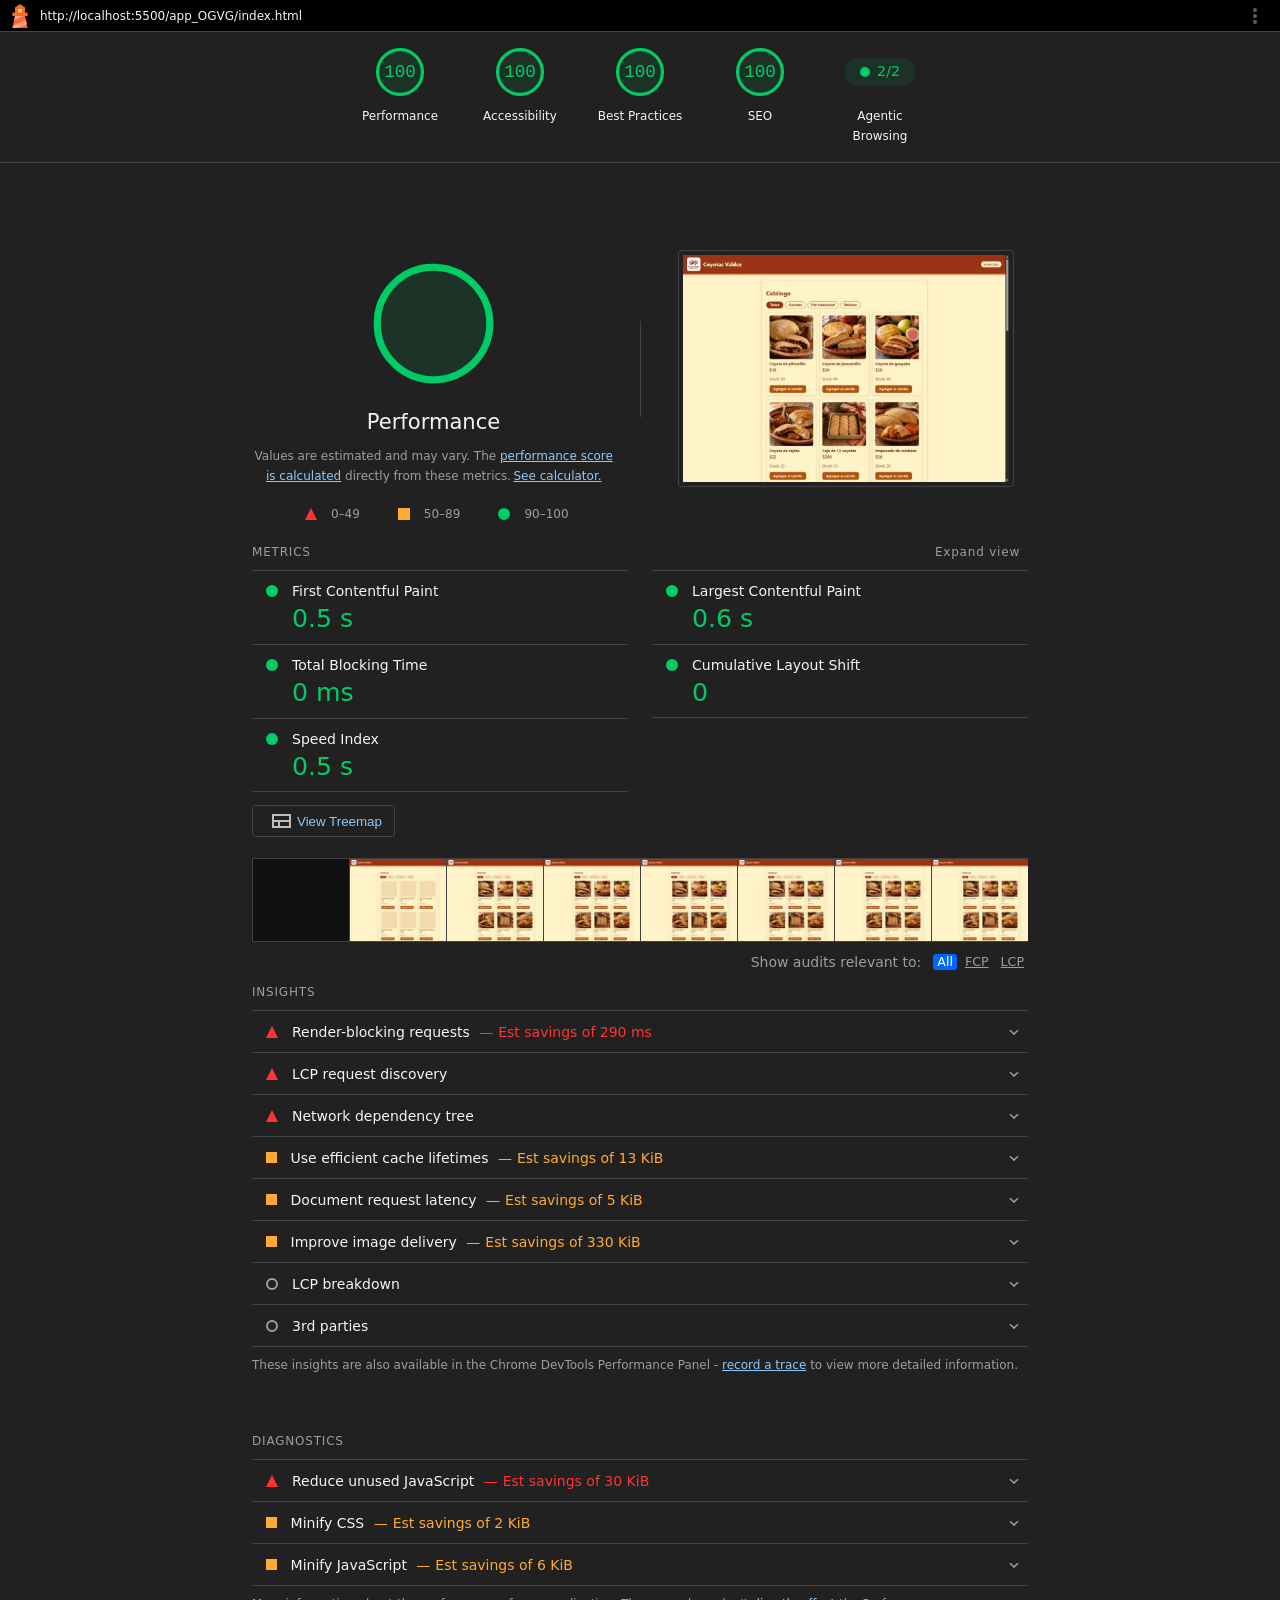
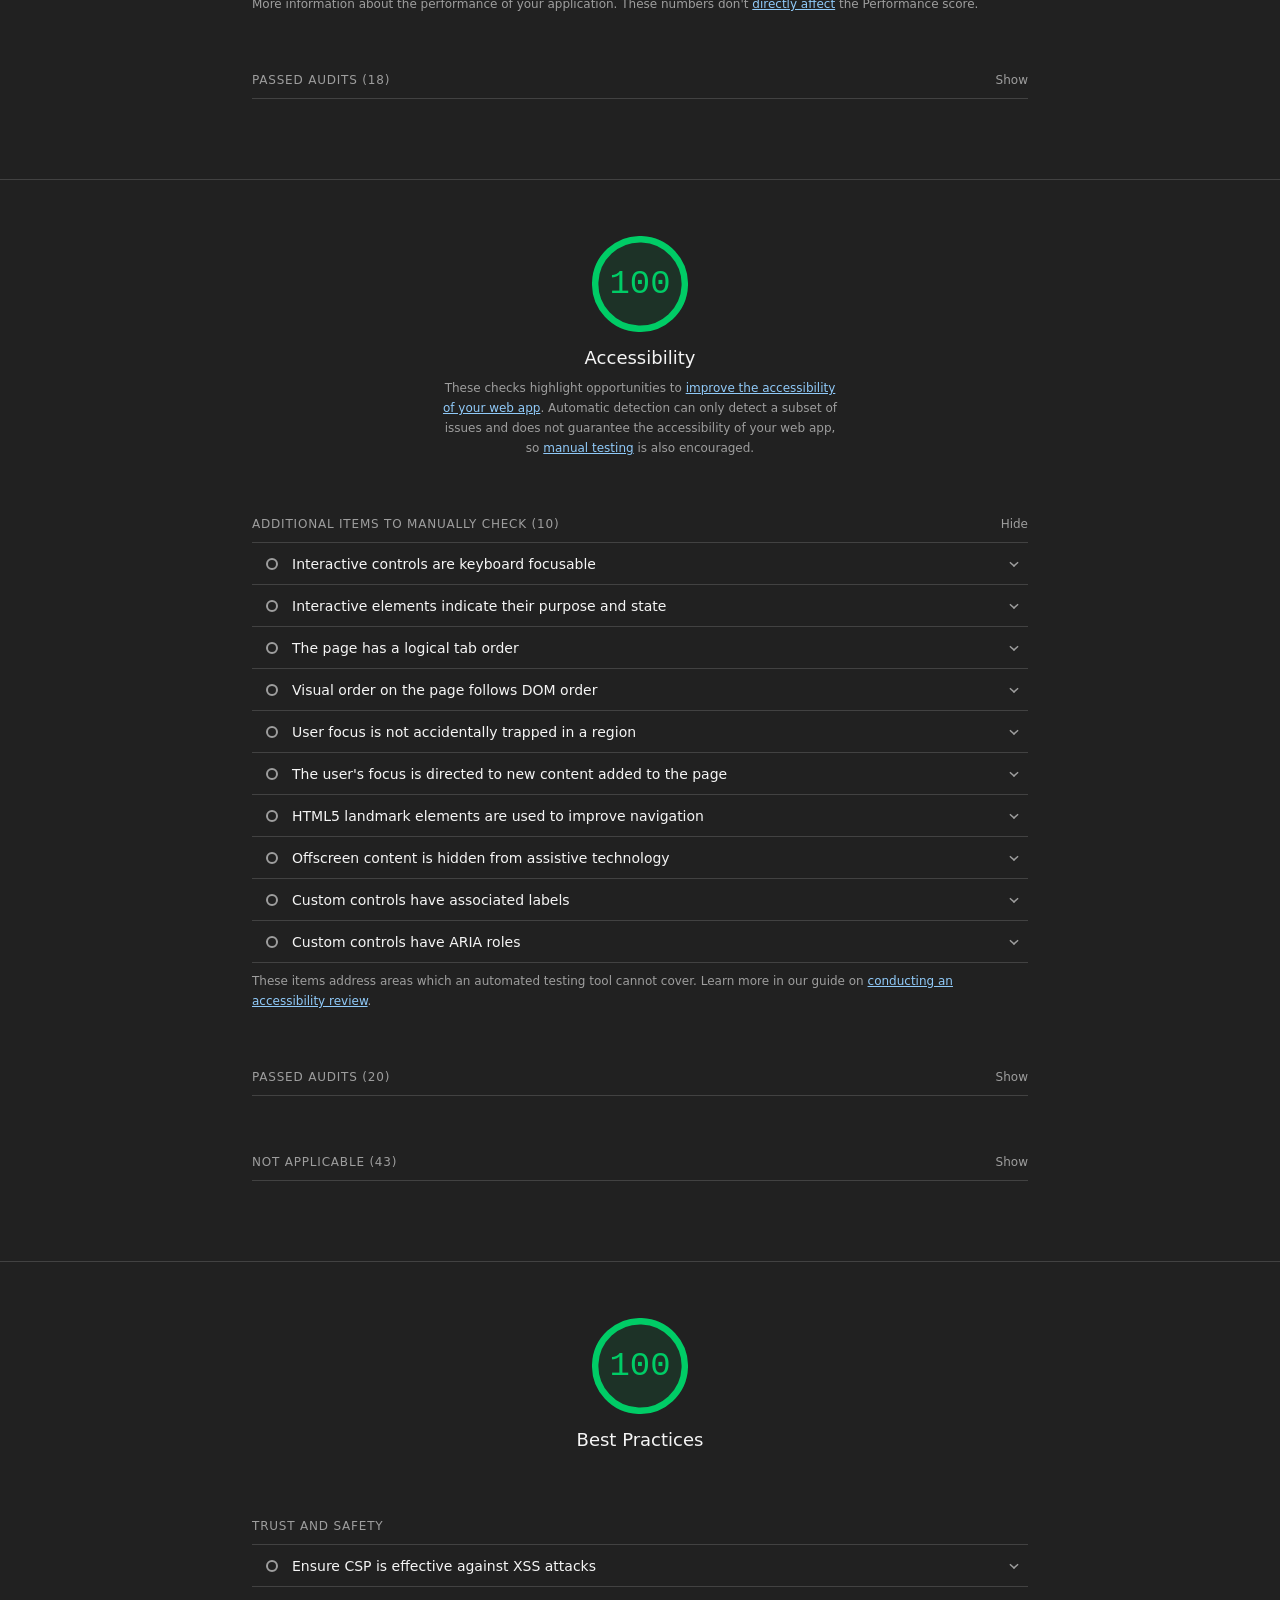
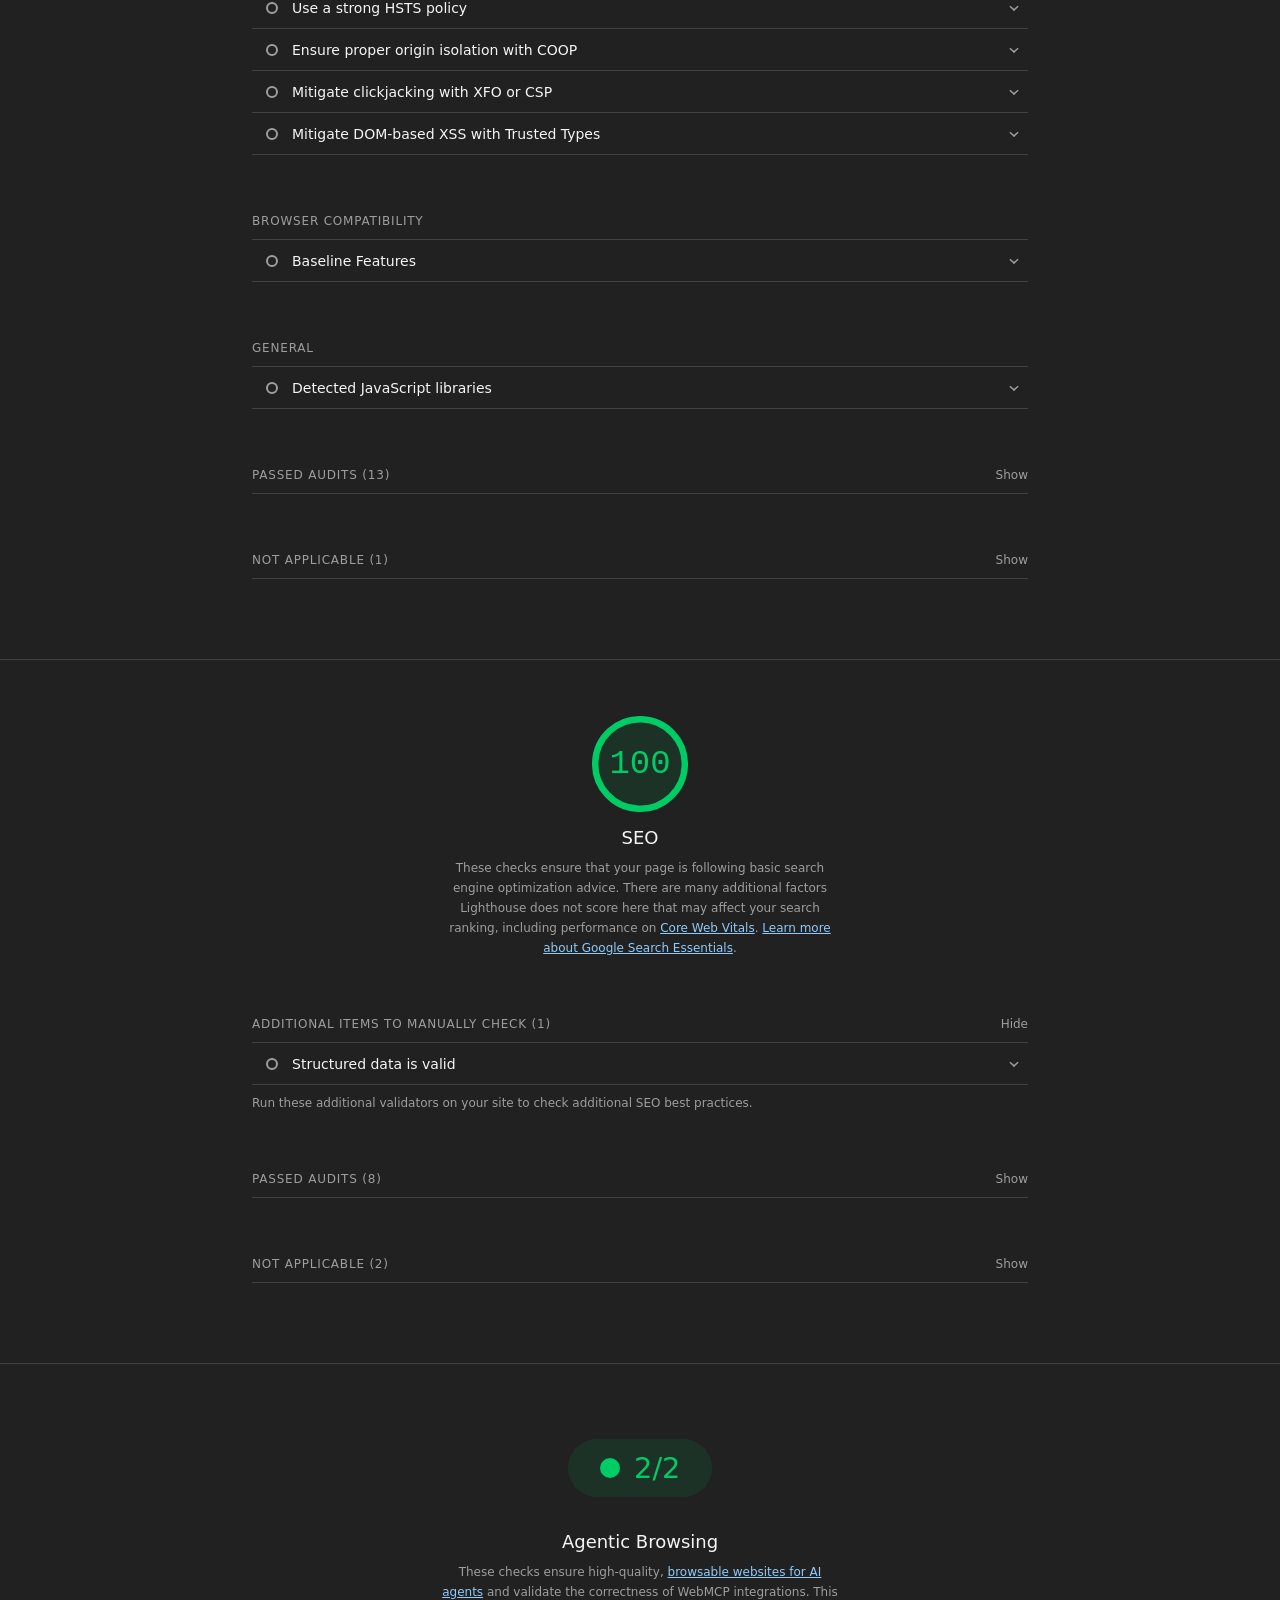
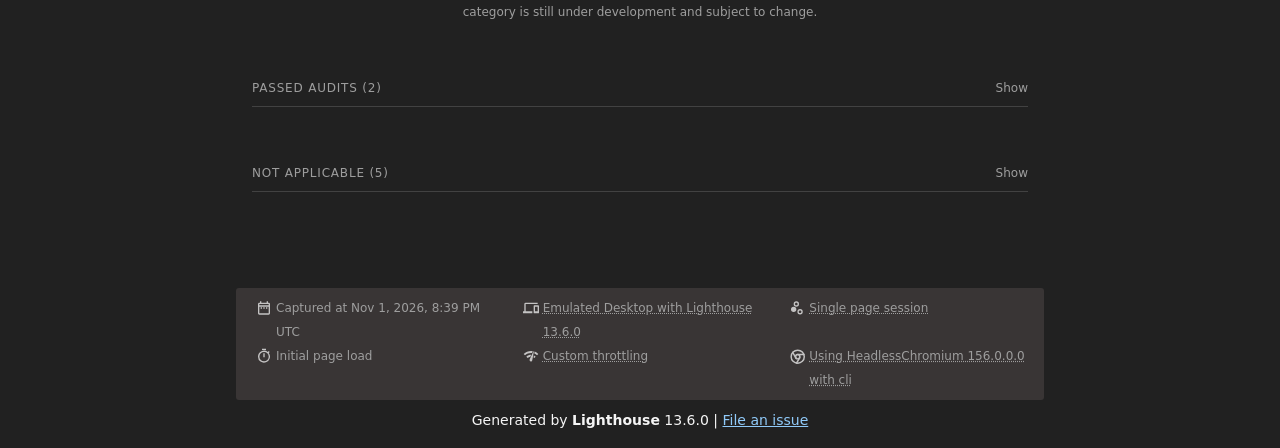
==== commit 1ea70289: "Avance 4: reporte final pdf y readme actualizado - Valdez Gallego Omar Guadalupe" ====
--- a/docs/lighthouse-escritorio.html
+++ b/docs/lighthouse-escritorio.html
@@ -17,7 +17,7 @@
 
   <div id="lh-log"></div>
 
-  <script>window.__LIGHTHOUSE_JSON__ = {"lighthouseVersion":"13.6.0","requestedUrl":"http://localhost:5500/index.html","mainDocumentUrl":"chrome-error://chromewebdata/","finalDisplayedUrl":"chrome-error://chromewebdata/","finalUrl":"chrome-error://chromewebdata/","fetchTime":"2026-10-30T06:30:04.978Z","gatherMode":"navigation","runtimeError":{"code":"CHROME_INTERSTITIAL_ERROR","message":"Chrome prevented page load with an interstitial. Make sure you are testing the correct URL and that the server is properly responding to all requests.","errorStack":"LighthouseError: CHROME_INTERSTITIAL_ERROR\n    at getInterstitialError (file:///C:/Users/User/AppData/Local/npm-cache/_npx/0f94ee7615faf582/node_modules/lighthouse/core/lib/navigation-error.js:97:10)\n    at getPageLoadError (file:///C:/Users/User/AppData/Local/npm-cache/_npx/0f94ee7615faf582/node_modules/lighthouse/core/lib/navigation-error.js:166:29)\n    at _computeNavigationResult (file:///C:/Users/User/AppData/Local/npm-cache/_npx/0f94ee7615faf582/node_modules/lighthouse/core/gather/navigation-runner.js:148:7)\n    at async gatherFn (file:///C:/Users/User/AppData/Local/npm-cache/_npx/0f94ee7615faf582/node_modules/lighthouse/core/gather/navigation-runner.js:300:23)\n    at async Runner.gather (file:///C:/Users/User/AppData/Local/npm-cache/_npx/0f94ee7615faf582/node_modules/lighthouse/core/runner.js:237:25)\n    at async navigationGather (file:///C:/Users/User/AppData/Local/npm-cache/_npx/0f94ee7615faf582/node_modules/lighthouse/core/gather/navigation-runner.js:306:21)\n    at async navigation (file:///C:/Users/User/AppData/Local/npm-cache/_npx/0f94ee7615faf582/node_modules/lighthouse/core/index.js:58:24)\n    at async runLighthouse (file:///C:/Users/User/AppData/Local/npm-cache/_npx/0f94ee7615faf582/node_modules/lighthouse/cli/run.js:237:30)\n    at async file:///C:/Users/User/AppData/Local/npm-cache/_npx/0f94ee7615faf582/node_modules/lighthouse/cli/index.js:10:1","artifactKey":"PageLoadError"},"runWarnings":["The page may not be loading as expected because your test URL (http://localhost:5500/index.html) was redirected to chrome-error://chromewebdata/. Try testing the second URL directly.","Chrome prevented page load with an interstitial. Make sure you are testing the correct URL and that the server is properly responding to all requests."],"userAgent":"Mozilla/5.0 (Windows NT 10.0; Win64; x64) AppleWebKit/537.36 (KHTML, like Gecko) HeadlessChrome/156.0.0.0 Safari/537.36","environment":{"hostUserAgent":"Mozilla/5.0 (Windows NT 10.0; Win64; x64) AppleWebKit/537.36 (KHTML, like Gecko) HeadlessChrome/156.0.0.0 Safari/537.36","benchmarkIndex":2090,"credits":{}},"audits":{"is-on-https":{"id":"is-on-https","title":"Uses HTTPS","description":"All sites should be protected with HTTPS, even ones that don't handle sensitive data. This includes avoiding [mixed content](https://developers.google.com/web/fundamentals/security/prevent-mixed-content/what-is-mixed-content), where some resources are loaded over HTTP despite the initial request being served over HTTPS. HTTPS prevents intruders from tampering with or passively listening in on the communications between your app and your users, and is a prerequisite for HTTP/2 and many new web platform APIs. [Learn more about HTTPS](https://developer.chrome.com/docs/lighthouse/pwa/is-on-https/).","score":null,"scoreDisplayMode":"error","errorMessage":"Chrome prevented page load with an interstitial. Make sure you are testing the correct URL and that the server is properly responding to all requests.","errorStack":"LighthouseError: CHROME_INTERSTITIAL_ERROR\n    at getInterstitialError (file:///C:/Users/User/AppData/Local/npm-cache/_npx/0f94ee7615faf582/node_modules/lighthouse/core/lib/navigation-error.js:97:10)\n    at getPageLoadError (file:///C:/Users/User/AppData/Local/npm-cache/_npx/0f94ee7615faf582/node_modules/lighthouse/core/lib/navigation-error.js:166:29)\n    at _computeNavigationResult (file:///C:/Users/User/AppData/Local/npm-cache/_npx/0f94ee7615faf582/node_modules/lighthouse/core/gather/navigation-runner.js:148:7)\n    at async gatherFn (file:///C:/Users/User/AppData/Local/npm-cache/_npx/0f94ee7615faf582/node_modules/lighthouse/core/gather/navigation-runner.js:300:23)\n    at async Runner.gather (file:///C:/Users/User/AppData/Local/npm-cache/_npx/0f94ee7615faf582/node_modules/lighthouse/core/runner.js:237:25)\n    at async navigationGather (file:///C:/Users/User/AppData/Local/npm-cache/_npx/0f94ee7615faf582/node_modules/lighthouse/core/gather/navigation-runner.js:306:21)\n    at async navigation (file:///C:/Users/User/AppData/Local/npm-cache/_npx/0f94ee7615faf582/node_modules/lighthouse/core/index.js:58:24)\n    at async runLighthouse (file:///C:/Users/User/AppData/Local/npm-cache/_npx/0f94ee7615faf582/node_modules/lighthouse/cli/run.js:237:30)\n    at async file:///C:/Users/User/AppData/Local/npm-cache/_npx/0f94ee7615faf582/node_modules/lighthouse/cli/index.js:10:1"},"redirects-http":{"id":"redirects-http","title":"Redirects HTTP traffic to HTTPS","description":"Make sure that you redirect all HTTP traffic to HTTPS in order to enable secure web features for all your users. [Learn more](https://developer.chrome.com/docs/lighthouse/pwa/redirects-http/).","score":null,"scoreDisplayMode":"error","errorMessage":"Chrome prevented page load with an interstitial. Make sure you are testing the correct URL and that the server is properly responding to all requests.","errorStack":"LighthouseError: CHROME_INTERSTITIAL_ERROR\n    at getInterstitialError (file:///C:/Users/User/AppData/Local/npm-cache/_npx/0f94ee7615faf582/node_modules/lighthouse/core/lib/navigation-error.js:97:10)\n    at getPageLoadError (file:///C:/Users/User/AppData/Local/npm-cache/_npx/0f94ee7615faf582/node_modules/lighthouse/core/lib/navigation-error.js:166:29)\n    at _computeNavigationResult (file:///C:/Users/User/AppData/Local/npm-cache/_npx/0f94ee7615faf582/node_modules/lighthouse/core/gather/navigation-runner.js:148:7)\n    at async gatherFn (file:///C:/Users/User/AppData/Local/npm-cache/_npx/0f94ee7615faf582/node_modules/lighthouse/core/gather/navigation-runner.js:300:23)\n    at async Runner.gather (file:///C:/Users/User/AppData/Local/npm-cache/_npx/0f94ee7615faf582/node_modules/lighthouse/core/runner.js:237:25)\n    at async navigationGather (file:///C:/Users/User/AppData/Local/npm-cache/_npx/0f94ee7615faf582/node_modules/lighthouse/core/gather/navigation-runner.js:306:21)\n    at async navigation (file:///C:/Users/User/AppData/Local/npm-cache/_npx/0f94ee7615faf582/node_modules/lighthouse/core/index.js:58:24)\n    at async runLighthouse (file:///C:/Users/User/AppData/Local/npm-cache/_npx/0f94ee7615faf582/node_modules/lighthouse/cli/run.js:237:30)\n    at async file:///C:/Users/User/AppData/Local/npm-cache/_npx/0f94ee7615faf582/node_modules/lighthouse/cli/index.js:10:1"},"first-contentful-paint":{"id":"first-contentful-paint","title":"First Contentful Paint","description":"First Contentful Paint marks the time at which the first text or image is painted. [Learn more about the First Contentful Paint metric](https://developer.chrome.com/docs/lighthouse/performance/first-contentful-paint/).","score":null,"scoreDisplayMode":"error","errorMessage":"Chrome prevented page load with an interstitial. Make sure you are testing the correct URL and that the server is properly responding to all requests.","errorStack":"LighthouseError: CHROME_INTERSTITIAL_ERROR\n    at getInterstitialError (file:///C:/Users/User/AppData/Local/npm-cache/_npx/0f94ee7615faf582/node_modules/lighthouse/core/lib/navigation-error.js:97:10)\n    at getPageLoadError (file:///C:/Users/User/AppData/Local/npm-cache/_npx/0f94ee7615faf582/node_modules/lighthouse/core/lib/navigation-error.js:166:29)\n    at _computeNavigationResult (file:///C:/Users/User/AppData/Local/npm-cache/_npx/0f94ee7615faf582/node_modules/lighthouse/core/gather/navigation-runner.js:148:7)\n    at async gatherFn (file:///C:/Users/User/AppData/Local/npm-cache/_npx/0f94ee7615faf582/node_modules/lighthouse/core/gather/navigation-runner.js:300:23)\n    at async Runner.gather (file:///C:/Users/User/AppData/Local/npm-cache/_npx/0f94ee7615faf582/node_modules/lighthouse/core/runner.js:237:25)\n    at async navigationGather (file:///C:/Users/User/AppData/Local/npm-cache/_npx/0f94ee7615faf582/node_modules/lighthouse/core/gather/navigation-runner.js:306:21)\n    at async navigation (file:///C:/Users/User/AppData/Local/npm-cache/_npx/0f94ee7615faf582/node_modules/lighthouse/core/index.js:58:24)\n    at async runLighthouse (file:///C:/Users/User/AppData/Local/npm-cache/_npx/0f94ee7615faf582/node_modules/lighthouse/cli/run.js:237:30)\n    at async file:///C:/Users/User/AppData/Local/npm-cache/_npx/0f94ee7615faf582/node_modules/lighthouse/cli/index.js:10:1"},"largest-contentful-paint":{"id":"largest-contentful-paint","title":"Largest Contentful Paint","description":"Largest Contentful Paint marks the time at which the largest text or image is painted. [Learn more about the Largest Contentful Paint metric](https://developer.chrome.com/docs/lighthouse/performance/lighthouse-largest-contentful-paint/)","score":null,"scoreDisplayMode":"error","errorMessage":"Chrome prevented page load with an interstitial. Make sure you are testing the correct URL and that the server is properly responding to all requests.","errorStack":"LighthouseError: CHROME_INTERSTITIAL_ERROR\n    at getInterstitialError (file:///C:/Users/User/AppData/Local/npm-cache/_npx/0f94ee7615faf582/node_modules/lighthouse/core/lib/navigation-error.js:97:10)\n    at getPageLoadError (file:///C:/Users/User/AppData/Local/npm-cache/_npx/0f94ee7615faf582/node_modules/lighthouse/core/lib/navigation-error.js:166:29)\n    at _computeNavigationResult (file:///C:/Users/User/AppData/Local/npm-cache/_npx/0f94ee7615faf582/node_modules/lighthouse/core/gather/navigation-runner.js:148:7)\n    at async gatherFn (file:///C:/Users/User/AppData/Local/npm-cache/_npx/0f94ee7615faf582/node_modules/lighthouse/core/gather/navigation-runner.js:300:23)\n    at async Runner.gather (file:///C:/Users/User/AppData/Local/npm-cache/_npx/0f94ee7615faf582/node_modules/lighthouse/core/runner.js:237:25)\n    at async navigationGather (file:///C:/Users/User/AppData/Local/npm-cache/_npx/0f94ee7615faf582/node_modules/lighthouse/core/gather/navigation-runner.js:306:21)\n    at async navigation (file:///C:/Users/User/AppData/Local/npm-cache/_npx/0f94ee7615faf582/node_modules/lighthouse/core/index.js:58:24)\n    at async runLighthouse (file:///C:/Users/User/AppData/Local/npm-cache/_npx/0f94ee7615faf582/node_modules/lighthouse/cli/run.js:237:30)\n    at async file:///C:/Users/User/AppData/Local/npm-cache/_npx/0f94ee7615faf582/node_modules/lighthouse/cli/index.js:10:1"},"speed-index":{"id":"speed-index","title":"Speed Index","description":"Speed Index shows how quickly the contents of a page are visibly populated. [Learn more about the Speed Index metric](https://developer.chrome.com/docs/lighthouse/performance/speed-index/).","score":null,"scoreDisplayMode":"error","errorMessage":"Chrome prevented page load with an interstitial. Make sure you are testing the correct URL and that the server is properly responding to all requests.","errorStack":"LighthouseError: CHROME_INTERSTITIAL_ERROR\n    at getInterstitialError (file:///C:/Users/User/AppData/Local/npm-cache/_npx/0f94ee7615faf582/node_modules/lighthouse/core/lib/navigation-error.js:97:10)\n    at getPageLoadError (file:///C:/Users/User/AppData/Local/npm-cache/_npx/0f94ee7615faf582/node_modules/lighthouse/core/lib/navigation-error.js:166:29)\n    at _computeNavigationResult (file:///C:/Users/User/AppData/Local/npm-cache/_npx/0f94ee7615faf582/node_modules/lighthouse/core/gather/navigation-runner.js:148:7)\n    at async gatherFn (file:///C:/Users/User/AppData/Local/npm-cache/_npx/0f94ee7615faf582/node_modules/lighthouse/core/gather/navigation-runner.js:300:23)\n    at async Runner.gather (file:///C:/Users/User/AppData/Local/npm-cache/_npx/0f94ee7615faf582/node_modules/lighthouse/core/runner.js:237:25)\n    at async navigationGather (file:///C:/Users/User/AppData/Local/npm-cache/_npx/0f94ee7615faf582/node_modules/lighthouse/core/gather/navigation-runner.js:306:21)\n    at async navigation (file:///C:/Users/User/AppData/Local/npm-cache/_npx/0f94ee7615faf582/node_modules/lighthouse/core/index.js:58:24)\n    at async runLighthouse (file:///C:/Users/User/AppData/Local/npm-cache/_npx/0f94ee7615faf582/node_modules/lighthouse/cli/run.js:237:30)\n    at async file:///C:/Users/User/AppData/Local/npm-cache/_npx/0f94ee7615faf582/node_modules/lighthouse/cli/index.js:10:1"},"screenshot-thumbnails":{"id":"screenshot-thumbnails","title":"Screenshot Thumbnails","description":"This is what the load of your site looked like.","score":null,"scoreDisplayMode":"error","errorMessage":"Chrome prevented page load with an interstitial. Make sure you are testing the correct URL and that the server is properly responding to all requests.","errorStack":"LighthouseError: CHROME_INTERSTITIAL_ERROR\n    at getInterstitialError (file:///C:/Users/User/AppData/Local/npm-cache/_npx/0f94ee7615faf582/node_modules/lighthouse/core/lib/navigation-error.js:97:10)\n    at getPageLoadError (file:///C:/Users/User/AppData/Local/npm-cache/_npx/0f94ee7615faf582/node_modules/lighthouse/core/lib/navigation-error.js:166:29)\n    at _computeNavigationResult (file:///C:/Users/User/AppData/Local/npm-cache/_npx/0f94ee7615faf582/node_modules/lighthouse/core/gather/navigation-runner.js:148:7)\n    at async gatherFn (file:///C:/Users/User/AppData/Local/npm-cache/_npx/0f94ee7615faf582/node_modules/lighthouse/core/gather/navigation-runner.js:300:23)\n    at async Runner.gather (file:///C:/Users/User/AppData/Local/npm-cache/_npx/0f94ee7615faf582/node_modules/lighthouse/core/runner.js:237:25)\n    at async navigationGather (file:///C:/Users/User/AppData/Local/npm-cache/_npx/0f94ee7615faf582/node_modules/lighthouse/core/gather/navigation-runner.js:306:21)\n    at async navigation (file:///C:/Users/User/AppData/Local/npm-cache/_npx/0f94ee7615faf582/node_modules/lighthouse/core/index.js:58:24)\n    at async runLighthouse (file:///C:/Users/User/AppData/Local/npm-cache/_npx/0f94ee7615faf582/node_modules/lighthouse/cli/run.js:237:30)\n    at async file:///C:/Users/User/AppData/Local/npm-cache/_npx/0f94ee7615faf582/node_modules/lighthouse/cli/index.js:10:1"},"final-screenshot":{"id":"final-screenshot","title":"Final Screenshot","description":"The last screenshot captured of the pageload.","score":null,"scoreDisplayMode":"error","errorMessage":"Chrome prevented page load with an interstitial. Make sure you are testing the correct URL and that the server is properly responding to all requests.","errorStack":"LighthouseError: CHROME_INTERSTITIAL_ERROR\n    at getInterstitialError (file:///C:/Users/User/AppData/Local/npm-cache/_npx/0f94ee7615faf582/node_modules/lighthouse/core/lib/navigation-error.js:97:10)\n    at getPageLoadError (file:///C:/Users/User/AppData/Local/npm-cache/_npx/0f94ee7615faf582/node_modules/lighthouse/core/lib/navigation-error.js:166:29)\n    at _computeNavigationResult (file:///C:/Users/User/AppData/Local/npm-cache/_npx/0f94ee7615faf582/node_modules/lighthouse/core/gather/navigation-runner.js:148:7)\n    at async gatherFn (file:///C:/Users/User/AppData/Local/npm-cache/_npx/0f94ee7615faf582/node_modules/lighthouse/core/gather/navigation-runner.js:300:23)\n    at async Runner.gather (file:///C:/Users/User/AppData/Local/npm-cache/_npx/0f94ee7615faf582/node_modules/lighthouse/core/runner.js:237:25)\n    at async navigationGather (file:///C:/Users/User/AppData/Local/npm-cache/_npx/0f94ee7615faf582/node_modules/lighthouse/core/gather/navigation-runner.js:306:21)\n    at async navigation (file:///C:/Users/User/AppData/Local/npm-cache/_npx/0f94ee7615faf582/node_modules/lighthouse/core/index.js:58:24)\n    at async runLighthouse (file:///C:/Users/User/AppData/Local/npm-cache/_npx/0f94ee7615faf582/node_modules/lighthouse/cli/run.js:237:30)\n    at async file:///C:/Users/User/AppData/Local/npm-cache/_npx/0f94ee7615faf582/node_modules/lighthouse/cli/index.js:10:1"},"total-blocking-time":{"id":"total-blocking-time","title":"Total Blocking Time","description":"Sum of all time periods between FCP and Time to Interactive, when task length exceeded 50ms, expressed in milliseconds. [Learn more about the Total Blocking Time metric](https://developer.chrome.com/docs/lighthouse/performance/lighthouse-total-blocking-time/).","score":null,"scoreDisplayMode":"error","errorMessage":"Chrome prevented page load with an interstitial. Make sure you are testing the correct URL and that the server is properly responding to all requests.","errorStack":"LighthouseError: CHROME_INTERSTITIAL_ERROR\n    at getInterstitialError (file:///C:/Users/User/AppData/Local/npm-cache/_npx/0f94ee7615faf582/node_modules/lighthouse/core/lib/navigation-error.js:97:10)\n    at getPageLoadError (file:///C:/Users/User/AppData/Local/npm-cache/_npx/0f94ee7615faf582/node_modules/lighthouse/core/lib/navigation-error.js:166:29)\n    at _computeNavigationResult (file:///C:/Users/User/AppData/Local/npm-cache/_npx/0f94ee7615faf582/node_modules/lighthouse/core/gather/navigation-runner.js:148:7)\n    at async gatherFn (file:///C:/Users/User/AppData/Local/npm-cache/_npx/0f94ee7615faf582/node_modules/lighthouse/core/gather/navigation-runner.js:300:23)\n    at async Runner.gather (file:///C:/Users/User/AppData/Local/npm-cache/_npx/0f94ee7615faf582/node_modules/lighthouse/core/runner.js:237:25)\n    at async navigationGather (file:///C:/Users/User/AppData/Local/npm-cache/_npx/0f94ee7615faf582/node_modules/lighthouse/core/gather/navigation-runner.js:306:21)\n    at async navigation (file:///C:/Users/User/AppData/Local/npm-cache/_npx/0f94ee7615faf582/node_modules/lighthouse/core/index.js:58:24)\n    at async runLighthouse (file:///C:/Users/User/AppData/Local/npm-cache/_npx/0f94ee7615faf582/node_modules/lighthouse/cli/run.js:237:30)\n    at async file:///C:/Users/User/AppData/Local/npm-cache/_npx/0f94ee7615faf582/node_modules/lighthouse/cli/index.js:10:1"},"max-potential-fid":{"id":"max-potential-fid","title":"Max Potential First Input Delay","description":"The maximum potential First Input Delay that your users could experience is the duration of the longest task. [Learn more about the Maximum Potential First Input Delay metric](https://developer.chrome.com/docs/lighthouse/performance/lighthouse-max-potential-fid/).","score":null,"scoreDisplayMode":"error","errorMessage":"Chrome prevented page load with an interstitial. Make sure you are testing the correct URL and that the server is properly responding to all requests.","errorStack":"LighthouseError: CHROME_INTERSTITIAL_ERROR\n    at getInterstitialError (file:///C:/Users/User/AppData/Local/npm-cache/_npx/0f94ee7615faf582/node_modules/lighthouse/core/lib/navigation-error.js:97:10)\n    at getPageLoadError (file:///C:/Users/User/AppData/Local/npm-cache/_npx/0f94ee7615faf582/node_modules/lighthouse/core/lib/navigation-error.js:166:29)\n    at _computeNavigationResult (file:///C:/Users/User/AppData/Local/npm-cache/_npx/0f94ee7615faf582/node_modules/lighthouse/core/gather/navigation-runner.js:148:7)\n    at async gatherFn (file:///C:/Users/User/AppData/Local/npm-cache/_npx/0f94ee7615faf582/node_modules/lighthouse/core/gather/navigation-runner.js:300:23)\n    at async Runner.gather (file:///C:/Users/User/AppData/Local/npm-cache/_npx/0f94ee7615faf582/node_modules/lighthouse/core/runner.js:237:25)\n    at async navigationGather (file:///C:/Users/User/AppData/Local/npm-cache/_npx/0f94ee7615faf582/node_modules/lighthouse/core/gather/navigation-runner.js:306:21)\n    at async navigation (file:///C:/Users/User/AppData/Local/npm-cache/_npx/0f94ee7615faf582/node_modules/lighthouse/core/index.js:58:24)\n    at async runLighthouse (file:///C:/Users/User/AppData/Local/npm-cache/_npx/0f94ee7615faf582/node_modules/lighthouse/cli/run.js:237:30)\n    at async file:///C:/Users/User/AppData/Local/npm-cache/_npx/0f94ee7615faf582/node_modules/lighthouse/cli/index.js:10:1"},"cumulative-layout-shift":{"id":"cumulative-layout-shift","title":"Cumulative Layout Shift","description":"Cumulative Layout Shift measures the movement of visible elements within the viewport. [Learn more about the Cumulative Layout Shift metric](https://web.dev/articles/cls).","score":null,"scoreDisplayMode":"error","errorMessage":"Chrome prevented page load with an interstitial. Make sure you are testing the correct URL and that the server is properly responding to all requests.","errorStack":"LighthouseError: CHROME_INTERSTITIAL_ERROR\n    at getInterstitialError (file:///C:/Users/User/AppData/Local/npm-cache/_npx/0f94ee7615faf582/node_modules/lighthouse/core/lib/navigation-error.js:97:10)\n    at getPageLoadError (file:///C:/Users/User/AppData/Local/npm-cache/_npx/0f94ee7615faf582/node_modules/lighthouse/core/lib/navigation-error.js:166:29)\n    at _computeNavigationResult (file:///C:/Users/User/AppData/Local/npm-cache/_npx/0f94ee7615faf582/node_modules/lighthouse/core/gather/navigation-runner.js:148:7)\n    at async gatherFn (file:///C:/Users/User/AppData/Local/npm-cache/_npx/0f94ee7615faf582/node_modules/lighthouse/core/gather/navigation-runner.js:300:23)\n    at async Runner.gather (file:///C:/Users/User/AppData/Local/npm-cache/_npx/0f94ee7615faf582/node_modules/lighthouse/core/runner.js:237:25)\n    at async navigationGather (file:///C:/Users/User/AppData/Local/npm-cache/_npx/0f94ee7615faf582/node_modules/lighthouse/core/gather/navigation-runner.js:306:21)\n    at async navigation (file:///C:/Users/User/AppData/Local/npm-cache/_npx/0f94ee7615faf582/node_modules/lighthouse/core/index.js:58:24)\n    at async runLighthouse (file:///C:/Users/User/AppData/Local/npm-cache/_npx/0f94ee7615faf582/node_modules/lighthouse/cli/run.js:237:30)\n    at async file:///C:/Users/User/AppData/Local/npm-cache/_npx/0f94ee7615faf582/node_modules/lighthouse/cli/index.js:10:1"},"errors-in-console":{"id":"errors-in-console","title":"No browser errors logged to the console","description":"Errors logged to the console indicate unresolved problems. They can come from network request failures and other browser concerns. [Learn more about this errors in console diagnostic audit](https://developer.chrome.com/docs/lighthouse/best-practices/errors-in-console/)","score":null,"scoreDisplayMode":"error","errorMessage":"Chrome prevented page load with an interstitial. Make sure you are testing the correct URL and that the server is properly responding to all requests.","errorStack":"LighthouseError: CHROME_INTERSTITIAL_ERROR\n    at getInterstitialError (file:///C:/Users/User/AppData/Local/npm-cache/_npx/0f94ee7615faf582/node_modules/lighthouse/core/lib/navigation-error.js:97:10)\n    at getPageLoadError (file:///C:/Users/User/AppData/Local/npm-cache/_npx/0f94ee7615faf582/node_modules/lighthouse/core/lib/navigation-error.js:166:29)\n    at _computeNavigationResult (file:///C:/Users/User/AppData/Local/npm-cache/_npx/0f94ee7615faf582/node_modules/lighthouse/core/gather/navigation-runner.js:148:7)\n    at async gatherFn (file:///C:/Users/User/AppData/Local/npm-cache/_npx/0f94ee7615faf582/node_modules/lighthouse/core/gather/navigation-runner.js:300:23)\n    at async Runner.gather (file:///C:/Users/User/AppData/Local/npm-cache/_npx/0f94ee7615faf582/node_modules/lighthouse/core/runner.js:237:25)\n    at async navigationGather (file:///C:/Users/User/AppData/Local/npm-cache/_npx/0f94ee7615faf582/node_modules/lighthouse/core/gather/navigation-runner.js:306:21)\n    at async navigation (file:///C:/Users/User/AppData/Local/npm-cache/_npx/0f94ee7615faf582/node_modules/lighthouse/core/index.js:58:24)\n    at async runLighthouse (file:///C:/Users/User/AppData/Local/npm-cache/_npx/0f94ee7615faf582/node_modules/lighthouse/cli/run.js:237:30)\n    at async file:///C:/Users/User/AppData/Local/npm-cache/_npx/0f94ee7615faf582/node_modules/lighthouse/cli/index.js:10:1"},"server-response-time":{"id":"server-response-time","title":"Initial server response time was short","description":"Keep the server response time for the main document short because all other requests depend on it. [Learn more about the Time to First Byte metric](https://developer.chrome.com/docs/lighthouse/performance/time-to-first-byte/).","score":null,"scoreDisplayMode":"error","errorMessage":"Chrome prevented page load with an interstitial. Make sure you are testing the correct URL and that the server is properly responding to all requests.","errorStack":"LighthouseError: CHROME_INTERSTITIAL_ERROR\n    at getInterstitialError (file:///C:/Users/User/AppData/Local/npm-cache/_npx/0f94ee7615faf582/node_modules/lighthouse/core/lib/navigation-error.js:97:10)\n    at getPageLoadError (file:///C:/Users/User/AppData/Local/npm-cache/_npx/0f94ee7615faf582/node_modules/lighthouse/core/lib/navigation-error.js:166:29)\n    at _computeNavigationResult (file:///C:/Users/User/AppData/Local/npm-cache/_npx/0f94ee7615faf582/node_modules/lighthouse/core/gather/navigation-runner.js:148:7)\n    at async gatherFn (file:///C:/Users/User/AppData/Local/npm-cache/_npx/0f94ee7615faf582/node_modules/lighthouse/core/gather/navigation-runner.js:300:23)\n    at async Runner.gather (file:///C:/Users/User/AppData/Local/npm-cache/_npx/0f94ee7615faf582/node_modules/lighthouse/core/runner.js:237:25)\n    at async navigationGather (file:///C:/Users/User/AppData/Local/npm-cache/_npx/0f94ee7615faf582/node_modules/lighthouse/core/gather/navigation-runner.js:306:21)\n    at async navigation (file:///C:/Users/User/AppData/Local/npm-cache/_npx/0f94ee7615faf582/node_modules/lighthouse/core/index.js:58:24)\n    at async runLighthouse (file:///C:/Users/User/AppData/Local/npm-cache/_npx/0f94ee7615faf582/node_modules/lighthouse/cli/run.js:237:30)\n    at async file:///C:/Users/User/AppData/Local/npm-cache/_npx/0f94ee7615faf582/node_modules/lighthouse/cli/index.js:10:1","guidanceLevel":1},"interactive":{"id":"interactive","title":"Time to Interactive","description":"Time to Interactive is the amount of time it takes for the page to become fully interactive. [Learn more about the Time to Interactive metric](https://developer.chrome.com/docs/lighthouse/performance/interactive/).","score":null,"scoreDisplayMode":"error","errorMessage":"Chrome prevented page load with an interstitial. Make sure you are testing the correct URL and that the server is properly responding to all requests.","errorStack":"LighthouseError: CHROME_INTERSTITIAL_ERROR\n    at getInterstitialError (file:///C:/Users/User/AppData/Local/npm-cache/_npx/0f94ee7615faf582/node_modules/lighthouse/core/lib/navigation-error.js:97:10)\n    at getPageLoadError (file:///C:/Users/User/AppData/Local/npm-cache/_npx/0f94ee7615faf582/node_modules/lighthouse/core/lib/navigation-error.js:166:29)\n    at _computeNavigationResult (file:///C:/Users/User/AppData/Local/npm-cache/_npx/0f94ee7615faf582/node_modules/lighthouse/core/gather/navigation-runner.js:148:7)\n    at async gatherFn (file:///C:/Users/User/AppData/Local/npm-cache/_npx/0f94ee7615faf582/node_modules/lighthouse/core/gather/navigation-runner.js:300:23)\n    at async Runner.gather (file:///C:/Users/User/AppData/Local/npm-cache/_npx/0f94ee7615faf582/node_modules/lighthouse/core/runner.js:237:25)\n    at async navigationGather (file:///C:/Users/User/AppData/Local/npm-cache/_npx/0f94ee7615faf582/node_modules/lighthouse/core/gather/navigation-runner.js:306:21)\n    at async navigation (file:///C:/Users/User/AppData/Local/npm-cache/_npx/0f94ee7615faf582/node_modules/lighthouse/core/index.js:58:24)\n    at async runLighthouse (file:///C:/Users/User/AppData/Local/npm-cache/_npx/0f94ee7615faf582/node_modules/lighthouse/cli/run.js:237:30)\n    at async file:///C:/Users/User/AppData/Local/npm-cache/_npx/0f94ee7615faf582/node_modules/lighthouse/cli/index.js:10:1"},"user-timings":{"id":"user-timings","title":"User Timing marks and measures","description":"Consider instrumenting your app with the User Timing API to measure your app's real-world performance during key user experiences. [Learn more about User Timing marks](https://developer.chrome.com/docs/lighthouse/performance/user-timings/).","score":null,"scoreDisplayMode":"error","errorMessage":"Chrome prevented page load with an interstitial. Make sure you are testing the correct URL and that the server is properly responding to all requests.","errorStack":"LighthouseError: CHROME_INTERSTITIAL_ERROR\n    at getInterstitialError (file:///C:/Users/User/AppData/Local/npm-cache/_npx/0f94ee7615faf582/node_modules/lighthouse/core/lib/navigation-error.js:97:10)\n    at getPageLoadError (file:///C:/Users/User/AppData/Local/npm-cache/_npx/0f94ee7615faf582/node_modules/lighthouse/core/lib/navigation-error.js:166:29)\n    at _computeNavigationResult (file:///C:/Users/User/AppData/Local/npm-cache/_npx/0f94ee7615faf582/node_modules/lighthouse/core/gather/navigation-runner.js:148:7)\n    at async gatherFn (file:///C:/Users/User/AppData/Local/npm-cache/_npx/0f94ee7615faf582/node_modules/lighthouse/core/gather/navigation-runner.js:300:23)\n    at async Runner.gather (file:///C:/Users/User/AppData/Local/npm-cache/_npx/0f94ee7615faf582/node_modules/lighthouse/core/runner.js:237:25)\n    at async navigationGather (file:///C:/Users/User/AppData/Local/npm-cache/_npx/0f94ee7615faf582/node_modules/lighthouse/core/gather/navigation-runner.js:306:21)\n    at async navigation (file:///C:/Users/User/AppData/Local/npm-cache/_npx/0f94ee7615faf582/node_modules/lighthouse/core/index.js:58:24)\n    at async runLighthouse (file:///C:/Users/User/AppData/Local/npm-cache/_npx/0f94ee7615faf582/node_modules/lighthouse/cli/run.js:237:30)\n    at async file:///C:/Users/User/AppData/Local/npm-cache/_npx/0f94ee7615faf582/node_modules/lighthouse/cli/index.js:10:1","guidanceLevel":2},"redirects":{"id":"redirects","title":"Avoid multiple page redirects","description":"Redirects introduce additional delays before the page can be loaded. [Learn how to avoid page redirects](https://developer.chrome.com/docs/lighthouse/performance/redirects/).","score":null,"scoreDisplayMode":"error","errorMessage":"Chrome prevented page load with an interstitial. Make sure you are testing the correct URL and that the server is properly responding to all requests.","errorStack":"LighthouseError: CHROME_INTERSTITIAL_ERROR\n    at getInterstitialError (file:///C:/Users/User/AppData/Local/npm-cache/_npx/0f94ee7615faf582/node_modules/lighthouse/core/lib/navigation-error.js:97:10)\n    at getPageLoadError (file:///C:/Users/User/AppData/Local/npm-cache/_npx/0f94ee7615faf582/node_modules/lighthouse/core/lib/navigation-error.js:166:29)\n    at _computeNavigationResult (file:///C:/Users/User/AppData/Local/npm-cache/_npx/0f94ee7615faf582/node_modules/lighthouse/core/gather/navigation-runner.js:148:7)\n    at async gatherFn (file:///C:/Users/User/AppData/Local/npm-cache/_npx/0f94ee7615faf582/node_modules/lighthouse/core/gather/navigation-runner.js:300:23)\n    at async Runner.gather (file:///C:/Users/User/AppData/Local/npm-cache/_npx/0f94ee7615faf582/node_modules/lighthouse/core/runner.js:237:25)\n    at async navigationGather (file:///C:/Users/User/AppData/Local/npm-cache/_npx/0f94ee7615faf582/node_modules/lighthouse/core/gather/navigation-runner.js:306:21)\n    at async navigation (file:///C:/Users/User/AppData/Local/npm-cache/_npx/0f94ee7615faf582/node_modules/lighthouse/core/index.js:58:24)\n    at async runLighthouse (file:///C:/Users/User/AppData/Local/npm-cache/_npx/0f94ee7615faf582/node_modules/lighthouse/cli/run.js:237:30)\n    at async file:///C:/Users/User/AppData/Local/npm-cache/_npx/0f94ee7615faf582/node_modules/lighthouse/cli/index.js:10:1","guidanceLevel":2},"image-aspect-ratio":{"id":"image-aspect-ratio","title":"Displays images with correct aspect ratio","description":"Image display dimensions should match natural aspect ratio. [Learn more about image aspect ratio](https://developer.chrome.com/docs/lighthouse/best-practices/image-aspect-ratio/).","score":null,"scoreDisplayMode":"error","errorMessage":"Chrome prevented page load with an interstitial. Make sure you are testing the correct URL and that the server is properly responding to all requests.","errorStack":"LighthouseError: CHROME_INTERSTITIAL_ERROR\n    at getInterstitialError (file:///C:/Users/User/AppData/Local/npm-cache/_npx/0f94ee7615faf582/node_modules/lighthouse/core/lib/navigation-error.js:97:10)\n    at getPageLoadError (file:///C:/Users/User/AppData/Local/npm-cache/_npx/0f94ee7615faf582/node_modules/lighthouse/core/lib/navigation-error.js:166:29)\n    at _computeNavigationResult (file:///C:/Users/User/AppData/Local/npm-cache/_npx/0f94ee7615faf582/node_modules/lighthouse/core/gather/navigation-runner.js:148:7)\n    at async gatherFn (file:///C:/Users/User/AppData/Local/npm-cache/_npx/0f94ee7615faf582/node_modules/lighthouse/core/gather/navigation-runner.js:300:23)\n    at async Runner.gather (file:///C:/Users/User/AppData/Local/npm-cache/_npx/0f94ee7615faf582/node_modules/lighthouse/core/runner.js:237:25)\n    at async navigationGather (file:///C:/Users/User/AppData/Local/npm-cache/_npx/0f94ee7615faf582/node_modules/lighthouse/core/gather/navigation-runner.js:306:21)\n    at async navigation (file:///C:/Users/User/AppData/Local/npm-cache/_npx/0f94ee7615faf582/node_modules/lighthouse/core/index.js:58:24)\n    at async runLighthouse (file:///C:/Users/User/AppData/Local/npm-cache/_npx/0f94ee7615faf582/node_modules/lighthouse/cli/run.js:237:30)\n    at async file:///C:/Users/User/AppData/Local/npm-cache/_npx/0f94ee7615faf582/node_modules/lighthouse/cli/index.js:10:1"},"image-size-responsive":{"id":"image-size-responsive","title":"Serves images with appropriate resolution","description":"Image natural dimensions should be proportional to the display size and the pixel ratio to maximize image clarity. [Learn how to provide responsive images](https://web.dev/articles/serve-responsive-images).","score":null,"scoreDisplayMode":"error","errorMessage":"Chrome prevented page load with an interstitial. Make sure you are testing the correct URL and that the server is properly responding to all requests.","errorStack":"LighthouseError: CHROME_INTERSTITIAL_ERROR\n    at getInterstitialError (file:///C:/Users/User/AppData/Local/npm-cache/_npx/0f94ee7615faf582/node_modules/lighthouse/core/lib/navigation-error.js:97:10)\n    at getPageLoadError (file:///C:/Users/User/AppData/Local/npm-cache/_npx/0f94ee7615faf582/node_modules/lighthouse/core/lib/navigation-error.js:166:29)\n    at _computeNavigationResult (file:///C:/Users/User/AppData/Local/npm-cache/_npx/0f94ee7615faf582/node_modules/lighthouse/core/gather/navigation-runner.js:148:7)\n    at async gatherFn (file:///C:/Users/User/AppData/Local/npm-cache/_npx/0f94ee7615faf582/node_modules/lighthouse/core/gather/navigation-runner.js:300:23)\n    at async Runner.gather (file:///C:/Users/User/AppData/Local/npm-cache/_npx/0f94ee7615faf582/node_modules/lighthouse/core/runner.js:237:25)\n    at async navigationGather (file:///C:/Users/User/AppData/Local/npm-cache/_npx/0f94ee7615faf582/node_modules/lighthouse/core/gather/navigation-runner.js:306:21)\n    at async navigation (file:///C:/Users/User/AppData/Local/npm-cache/_npx/0f94ee7615faf582/node_modules/lighthouse/core/index.js:58:24)\n    at async runLighthouse (file:///C:/Users/User/AppData/Local/npm-cache/_npx/0f94ee7615faf582/node_modules/lighthouse/cli/run.js:237:30)\n    at async file:///C:/Users/User/AppData/Local/npm-cache/_npx/0f94ee7615faf582/node_modules/lighthouse/cli/index.js:10:1"},"deprecations":{"id":"deprecations","title":"Avoids deprecated APIs","description":"Deprecated APIs will eventually be removed from the browser. [Learn more about deprecated APIs](https://developer.chrome.com/docs/lighthouse/best-practices/deprecations/).","score":null,"scoreDisplayMode":"error","errorMessage":"Chrome prevented page load with an interstitial. Make sure you are testing the correct URL and that the server is properly responding to all requests.","errorStack":"LighthouseError: CHROME_INTERSTITIAL_ERROR\n    at getInterstitialError (file:///C:/Users/User/AppData/Local/npm-cache/_npx/0f94ee7615faf582/node_modules/lighthouse/core/lib/navigation-error.js:97:10)\n    at getPageLoadError (file:///C:/Users/User/AppData/Local/npm-cache/_npx/0f94ee7615faf582/node_modules/lighthouse/core/lib/navigation-error.js:166:29)\n    at _computeNavigationResult (file:///C:/Users/User/AppData/Local/npm-cache/_npx/0f94ee7615faf582/node_modules/lighthouse/core/gather/navigation-runner.js:148:7)\n    at async gatherFn (file:///C:/Users/User/AppData/Local/npm-cache/_npx/0f94ee7615faf582/node_modules/lighthouse/core/gather/navigation-runner.js:300:23)\n    at async Runner.gather (file:///C:/Users/User/AppData/Local/npm-cache/_npx/0f94ee7615faf582/node_modules/lighthouse/core/runner.js:237:25)\n    at async navigationGather (file:///C:/Users/User/AppData/Local/npm-cache/_npx/0f94ee7615faf582/node_modules/lighthouse/core/gather/navigation-runner.js:306:21)\n    at async navigation (file:///C:/Users/User/AppData/Local/npm-cache/_npx/0f94ee7615faf582/node_modules/lighthouse/core/index.js:58:24)\n    at async runLighthouse (file:///C:/Users/User/AppData/Local/npm-cache/_npx/0f94ee7615faf582/node_modules/lighthouse/cli/run.js:237:30)\n    at async file:///C:/Users/User/AppData/Local/npm-cache/_npx/0f94ee7615faf582/node_modules/lighthouse/cli/index.js:10:1"},"third-party-cookies":{"id":"third-party-cookies","title":"Avoids third-party cookies","description":"Third-party cookies may be blocked in some contexts. [Learn more about preparing for third-party cookie restrictions](https://privacysandbox.google.com/cookies/prepare/overview).","score":null,"scoreDisplayMode":"error","errorMessage":"Chrome prevented page load with an interstitial. Make sure you are testing the correct URL and that the server is properly responding to all requests.","errorStack":"LighthouseError: CHROME_INTERSTITIAL_ERROR\n    at getInterstitialError (file:///C:/Users/User/AppData/Local/npm-cache/_npx/0f94ee7615faf582/node_modules/lighthouse/core/lib/navigation-error.js:97:10)\n    at getPageLoadError (file:///C:/Users/User/AppData/Local/npm-cache/_npx/0f94ee7615faf582/node_modules/lighthouse/core/lib/navigation-error.js:166:29)\n    at _computeNavigationResult (file:///C:/Users/User/AppData/Local/npm-cache/_npx/0f94ee7615faf582/node_modules/lighthouse/core/gather/navigation-runner.js:148:7)\n    at async gatherFn (file:///C:/Users/User/AppData/Local/npm-cache/_npx/0f94ee7615faf582/node_modules/lighthouse/core/gather/navigation-runner.js:300:23)\n    at async Runner.gather (file:///C:/Users/User/AppData/Local/npm-cache/_npx/0f94ee7615faf582/node_modules/lighthouse/core/runner.js:237:25)\n    at async navigationGather (file:///C:/Users/User/AppData/Local/npm-cache/_npx/0f94ee7615faf582/node_modules/lighthouse/core/gather/navigation-runner.js:306:21)\n    at async navigation (file:///C:/Users/User/AppData/Local/npm-cache/_npx/0f94ee7615faf582/node_modules/lighthouse/core/index.js:58:24)\n    at async runLighthouse (file:///C:/Users/User/AppData/Local/npm-cache/_npx/0f94ee7615faf582/node_modules/lighthouse/cli/run.js:237:30)\n    at async file:///C:/Users/User/AppData/Local/npm-cache/_npx/0f94ee7615faf582/node_modules/lighthouse/cli/index.js:10:1"},"mainthread-work-breakdown":{"id":"mainthread-work-breakdown","title":"Minimizes main-thread work","description":"Consider reducing the time spent parsing, compiling and executing JS. You may find delivering smaller JS payloads helps with this. [Learn how to minimize main-thread work](https://developer.chrome.com/docs/lighthouse/performance/mainthread-work-breakdown/)","score":null,"scoreDisplayMode":"error","errorMessage":"Chrome prevented page load with an interstitial. Make sure you are testing the correct URL and that the server is properly responding to all requests.","errorStack":"LighthouseError: CHROME_INTERSTITIAL_ERROR\n    at getInterstitialError (file:///C:/Users/User/AppData/Local/npm-cache/_npx/0f94ee7615faf582/node_modules/lighthouse/core/lib/navigation-error.js:97:10)\n    at getPageLoadError (file:///C:/Users/User/AppData/Local/npm-cache/_npx/0f94ee7615faf582/node_modules/lighthouse/core/lib/navigation-error.js:166:29)\n    at _computeNavigationResult (file:///C:/Users/User/AppData/Local/npm-cache/_npx/0f94ee7615faf582/node_modules/lighthouse/core/gather/navigation-runner.js:148:7)\n    at async gatherFn (file:///C:/Users/User/AppData/Local/npm-cache/_npx/0f94ee7615faf582/node_modules/lighthouse/core/gather/navigation-runner.js:300:23)\n    at async Runner.gather (file:///C:/Users/User/AppData/Local/npm-cache/_npx/0f94ee7615faf582/node_modules/lighthouse/core/runner.js:237:25)\n    at async navigationGather (file:///C:/Users/User/AppData/Local/npm-cache/_npx/0f94ee7615faf582/node_modules/lighthouse/core/gather/navigation-runner.js:306:21)\n    at async navigation (file:///C:/Users/User/AppData/Local/npm-cache/_npx/0f94ee7615faf582/node_modules/lighthouse/core/index.js:58:24)\n    at async runLighthouse (file:///C:/Users/User/AppData/Local/npm-cache/_npx/0f94ee7615faf582/node_modules/lighthouse/cli/run.js:237:30)\n    at async file:///C:/Users/User/AppData/Local/npm-cache/_npx/0f94ee7615faf582/node_modules/lighthouse/cli/index.js:10:1","guidanceLevel":1},"bootup-time":{"id":"bootup-time","title":"JavaScript execution time","description":"Consider reducing the time spent parsing, compiling, and executing JS. You may find delivering smaller JS payloads helps with this. [Learn how to reduce Javascript execution time](https://developer.chrome.com/docs/lighthouse/performance/bootup-time/).","score":null,"scoreDisplayMode":"error","errorMessage":"Chrome prevented page load with an interstitial. Make sure you are testing the correct URL and that the server is properly responding to all requests.","errorStack":"LighthouseError: CHROME_INTERSTITIAL_ERROR\n    at getInterstitialError (file:///C:/Users/User/AppData/Local/npm-cache/_npx/0f94ee7615faf582/node_modules/lighthouse/core/lib/navigation-error.js:97:10)\n    at getPageLoadError (file:///C:/Users/User/AppData/Local/npm-cache/_npx/0f94ee7615faf582/node_modules/lighthouse/core/lib/navigation-error.js:166:29)\n    at _computeNavigationResult (file:///C:/Users/User/AppData/Local/npm-cache/_npx/0f94ee7615faf582/node_modules/lighthouse/core/gather/navigation-runner.js:148:7)\n    at async gatherFn (file:///C:/Users/User/AppData/Local/npm-cache/_npx/0f94ee7615faf582/node_modules/lighthouse/core/gather/navigation-runner.js:300:23)\n    at async Runner.gather (file:///C:/Users/User/AppData/Local/npm-cache/_npx/0f94ee7615faf582/node_modules/lighthouse/core/runner.js:237:25)\n    at async navigationGather (file:///C:/Users/User/AppData/Local/npm-cache/_npx/0f94ee7615faf582/node_modules/lighthouse/core/gather/navigation-runner.js:306:21)\n    at async navigation (file:///C:/Users/User/AppData/Local/npm-cache/_npx/0f94ee7615faf582/node_modules/lighthouse/core/index.js:58:24)\n    at async runLighthouse (file:///C:/Users/User/AppData/Local/npm-cache/_npx/0f94ee7615faf582/node_modules/lighthouse/cli/run.js:237:30)\n    at async file:///C:/Users/User/AppData/Local/npm-cache/_npx/0f94ee7615faf582/node_modules/lighthouse/cli/index.js:10:1","guidanceLevel":1},"diagnostics":{"id":"diagnostics","title":"Diagnostics","description":"Collection of useful page vitals.","score":null,"scoreDisplayMode":"error","errorMessage":"Chrome prevented page load with an interstitial. Make sure you are testing the correct URL and that the server is properly responding to all requests.","errorStack":"LighthouseError: CHROME_INTERSTITIAL_ERROR\n    at getInterstitialError (file:///C:/Users/User/AppData/Local/npm-cache/_npx/0f94ee7615faf582/node_modules/lighthouse/core/lib/navigation-error.js:97:10)\n    at getPageLoadError (file:///C:/Users/User/AppData/Local/npm-cache/_npx/0f94ee7615faf582/node_modules/lighthouse/core/lib/navigation-error.js:166:29)\n    at _computeNavigationResult (file:///C:/Users/User/AppData/Local/npm-cache/_npx/0f94ee7615faf582/node_modules/lighthouse/core/gather/navigation-runner.js:148:7)\n    at async gatherFn (file:///C:/Users/User/AppData/Local/npm-cache/_npx/0f94ee7615faf582/node_modules/lighthouse/core/gather/navigation-runner.js:300:23)\n    at async Runner.gather (file:///C:/Users/User/AppData/Local/npm-cache/_npx/0f94ee7615faf582/node_modules/lighthouse/core/runner.js:237:25)\n    at async navigationGather (file:///C:/Users/User/AppData/Local/npm-cache/_npx/0f94ee7615faf582/node_modules/lighthouse/core/gather/navigation-runner.js:306:21)\n    at async navigation (file:///C:/Users/User/AppData/Local/npm-cache/_npx/0f94ee7615faf582/node_modules/lighthouse/core/index.js:58:24)\n    at async runLighthouse (file:///C:/Users/User/AppData/Local/npm-cache/_npx/0f94ee7615faf582/node_modules/lighthouse/cli/run.js:237:30)\n    at async file:///C:/Users/User/AppData/Local/npm-cache/_npx/0f94ee7615faf582/node_modules/lighthouse/cli/index.js:10:1"},"network-requests":{"id":"network-requests","title":"Network Requests","description":"Lists the network requests that were made during page load.","score":null,"scoreDisplayMode":"error","errorMessage":"Chrome prevented page load with an interstitial. Make sure you are testing the correct URL and that the server is properly responding to all requests.","errorStack":"LighthouseError: CHROME_INTERSTITIAL_ERROR\n    at getInterstitialError (file:///C:/Users/User/AppData/Local/npm-cache/_npx/0f94ee7615faf582/node_modules/lighthouse/core/lib/navigation-error.js:97:10)\n    at getPageLoadError (file:///C:/Users/User/AppData/Local/npm-cache/_npx/0f94ee7615faf582/node_modules/lighthouse/core/lib/navigation-error.js:166:29)\n    at _computeNavigationResult (file:///C:/Users/User/AppData/Local/npm-cache/_npx/0f94ee7615faf582/node_modules/lighthouse/core/gather/navigation-runner.js:148:7)\n    at async gatherFn (file:///C:/Users/User/AppData/Local/npm-cache/_npx/0f94ee7615faf582/node_modules/lighthouse/core/gather/navigation-runner.js:300:23)\n    at async Runner.gather (file:///C:/Users/User/AppData/Local/npm-cache/_npx/0f94ee7615faf582/node_modules/lighthouse/core/runner.js:237:25)\n    at async navigationGather (file:///C:/Users/User/AppData/Local/npm-cache/_npx/0f94ee7615faf582/node_modules/lighthouse/core/gather/navigation-runner.js:306:21)\n    at async navigation (file:///C:/Users/User/AppData/Local/npm-cache/_npx/0f94ee7615faf582/node_modules/lighthouse/core/index.js:58:24)\n    at async runLighthouse (file:///C:/Users/User/AppData/Local/npm-cache/_npx/0f94ee7615faf582/node_modules/lighthouse/cli/run.js:237:30)\n    at async file:///C:/Users/User/AppData/Local/npm-cache/_npx/0f94ee7615faf582/node_modules/lighthouse/cli/index.js:10:1"},"network-rtt":{"id":"network-rtt","title":"Network Round Trip Times","description":"Network round trip times (RTT) have a large impact on performance. If the RTT to an origin is high, it's an indication that servers closer to the user could improve performance. [Learn more about the Round Trip Time](https://hpbn.co/primer-on-latency-and-bandwidth/).","score":null,"scoreDisplayMode":"error","errorMessage":"Chrome prevented page load with an interstitial. Make sure you are testing the correct URL and that the server is properly responding to all requests.","errorStack":"LighthouseError: CHROME_INTERSTITIAL_ERROR\n    at getInterstitialError (file:///C:/Users/User/AppData/Local/npm-cache/_npx/0f94ee7615faf582/node_modules/lighthouse/core/lib/navigation-error.js:97:10)\n    at getPageLoadError (file:///C:/Users/User/AppData/Local/npm-cache/_npx/0f94ee7615faf582/node_modules/lighthouse/core/lib/navigation-error.js:166:29)\n    at _computeNavigationResult (file:///C:/Users/User/AppData/Local/npm-cache/_npx/0f94ee7615faf582/node_modules/lighthouse/core/gather/navigation-runner.js:148:7)\n    at async gatherFn (file:///C:/Users/User/AppData/Local/npm-cache/_npx/0f94ee7615faf582/node_modules/lighthouse/core/gather/navigation-runner.js:300:23)\n    at async Runner.gather (file:///C:/Users/User/AppData/Local/npm-cache/_npx/0f94ee7615faf582/node_modules/lighthouse/core/runner.js:237:25)\n    at async navigationGather (file:///C:/Users/User/AppData/Local/npm-cache/_npx/0f94ee7615faf582/node_modules/lighthouse/core/gather/navigation-runner.js:306:21)\n    at async navigation (file:///C:/Users/User/AppData/Local/npm-cache/_npx/0f94ee7615faf582/node_modules/lighthouse/core/index.js:58:24)\n    at async runLighthouse (file:///C:/Users/User/AppData/Local/npm-cache/_npx/0f94ee7615faf582/node_modules/lighthouse/cli/run.js:237:30)\n    at async file:///C:/Users/User/AppData/Local/npm-cache/_npx/0f94ee7615faf582/node_modules/lighthouse/cli/index.js:10:1"},"network-server-latency":{"id":"network-server-latency","title":"Server Backend Latencies","description":"Server latencies can impact web performance. If the server latency of an origin is high, it's an indication the server is overloaded or has poor backend performance. [Learn more about server response time](https://hpbn.co/primer-on-web-performance/#analyzing-the-resource-waterfall).","score":null,"scoreDisplayMode":"error","errorMessage":"Chrome prevented page load with an interstitial. Make sure you are testing the correct URL and that the server is properly responding to all requests.","errorStack":"LighthouseError: CHROME_INTERSTITIAL_ERROR\n    at getInterstitialError (file:///C:/Users/User/AppData/Local/npm-cache/_npx/0f94ee7615faf582/node_modules/lighthouse/core/lib/navigation-error.js:97:10)\n    at getPageLoadError (file:///C:/Users/User/AppData/Local/npm-cache/_npx/0f94ee7615faf582/node_modules/lighthouse/core/lib/navigation-error.js:166:29)\n    at _computeNavigationResult (file:///C:/Users/User/AppData/Local/npm-cache/_npx/0f94ee7615faf582/node_modules/lighthouse/core/gather/navigation-runner.js:148:7)\n    at async gatherFn (file:///C:/Users/User/AppData/Local/npm-cache/_npx/0f94ee7615faf582/node_modules/lighthouse/core/gather/navigation-runner.js:300:23)\n    at async Runner.gather (file:///C:/Users/User/AppData/Local/npm-cache/_npx/0f94ee7615faf582/node_modules/lighthouse/core/runner.js:237:25)\n    at async navigationGather (file:///C:/Users/User/AppData/Local/npm-cache/_npx/0f94ee7615faf582/node_modules/lighthouse/core/gather/navigation-runner.js:306:21)\n    at async navigation (file:///C:/Users/User/AppData/Local/npm-cache/_npx/0f94ee7615faf582/node_modules/lighthouse/core/index.js:58:24)\n    at async runLighthouse (file:///C:/Users/User/AppData/Local/npm-cache/_npx/0f94ee7615faf582/node_modules/lighthouse/cli/run.js:237:30)\n    at async file:///C:/Users/User/AppData/Local/npm-cache/_npx/0f94ee7615faf582/node_modules/lighthouse/cli/index.js:10:1"},"main-thread-tasks":{"id":"main-thread-tasks","title":"Tasks","description":"Lists the toplevel main thread tasks that executed during page load.","score":null,"scoreDisplayMode":"error","errorMessage":"Chrome prevented page load with an interstitial. Make sure you are testing the correct URL and that the server is properly responding to all requests.","errorStack":"LighthouseError: CHROME_INTERSTITIAL_ERROR\n    at getInterstitialError (file:///C:/Users/User/AppData/Local/npm-cache/_npx/0f94ee7615faf582/node_modules/lighthouse/core/lib/navigation-error.js:97:10)\n    at getPageLoadError (file:///C:/Users/User/AppData/Local/npm-cache/_npx/0f94ee7615faf582/node_modules/lighthouse/core/lib/navigation-error.js:166:29)\n    at _computeNavigationResult (file:///C:/Users/User/AppData/Local/npm-cache/_npx/0f94ee7615faf582/node_modules/lighthouse/core/gather/navigation-runner.js:148:7)\n    at async gatherFn (file:///C:/Users/User/AppData/Local/npm-cache/_npx/0f94ee7615faf582/node_modules/lighthouse/core/gather/navigation-runner.js:300:23)\n    at async Runner.gather (file:///C:/Users/User/AppData/Local/npm-cache/_npx/0f94ee7615faf582/node_modules/lighthouse/core/runner.js:237:25)\n    at async navigationGather (file:///C:/Users/User/AppData/Local/npm-cache/_npx/0f94ee7615faf582/node_modules/lighthouse/core/gather/navigation-runner.js:306:21)\n    at async navigation (file:///C:/Users/User/AppData/Local/npm-cache/_npx/0f94ee7615faf582/node_modules/lighthouse/core/index.js:58:24)\n    at async runLighthouse (file:///C:/Users/User/AppData/Local/npm-cache/_npx/0f94ee7615faf582/node_modules/lighthouse/cli/run.js:237:30)\n    at async file:///C:/Users/User/AppData/Local/npm-cache/_npx/0f94ee7615faf582/node_modules/lighthouse/cli/index.js:10:1"},"metrics":{"id":"metrics","title":"Metrics","description":"Collects all available metrics.","score":null,"scoreDisplayMode":"error","errorMessage":"Chrome prevented page load with an interstitial. Make sure you are testing the correct URL and that the server is properly responding to all requests.","errorStack":"LighthouseError: CHROME_INTERSTITIAL_ERROR\n    at getInterstitialError (file:///C:/Users/User/AppData/Local/npm-cache/_npx/0f94ee7615faf582/node_modules/lighthouse/core/lib/navigation-error.js:97:10)\n    at getPageLoadError (file:///C:/Users/User/AppData/Local/npm-cache/_npx/0f94ee7615faf582/node_modules/lighthouse/core/lib/navigation-error.js:166:29)\n    at _computeNavigationResult (file:///C:/Users/User/AppData/Local/npm-cache/_npx/0f94ee7615faf582/node_modules/lighthouse/core/gather/navigation-runner.js:148:7)\n    at async gatherFn (file:///C:/Users/User/AppData/Local/npm-cache/_npx/0f94ee7615faf582/node_modules/lighthouse/core/gather/navigation-runner.js:300:23)\n    at async Runner.gather (file:///C:/Users/User/AppData/Local/npm-cache/_npx/0f94ee7615faf582/node_modules/lighthouse/core/runner.js:237:25)\n    at async navigationGather (file:///C:/Users/User/AppData/Local/npm-cache/_npx/0f94ee7615faf582/node_modules/lighthouse/core/gather/navigation-runner.js:306:21)\n    at async navigation (file:///C:/Users/User/AppData/Local/npm-cache/_npx/0f94ee7615faf582/node_modules/lighthouse/core/index.js:58:24)\n    at async runLighthouse (file:///C:/Users/User/AppData/Local/npm-cache/_npx/0f94ee7615faf582/node_modules/lighthouse/cli/run.js:237:30)\n    at async file:///C:/Users/User/AppData/Local/npm-cache/_npx/0f94ee7615faf582/node_modules/lighthouse/cli/index.js:10:1"},"resource-summary":{"id":"resource-summary","title":"Resources Summary","description":"Aggregates all network requests and groups them by type","score":null,"scoreDisplayMode":"error","errorMessage":"Chrome prevented page load with an interstitial. Make sure you are testing the correct URL and that the server is properly responding to all requests.","errorStack":"LighthouseError: CHROME_INTERSTITIAL_ERROR\n    at getInterstitialError (file:///C:/Users/User/AppData/Local/npm-cache/_npx/0f94ee7615faf582/node_modules/lighthouse/core/lib/navigation-error.js:97:10)\n    at getPageLoadError (file:///C:/Users/User/AppData/Local/npm-cache/_npx/0f94ee7615faf582/node_modules/lighthouse/core/lib/navigation-error.js:166:29)\n    at _computeNavigationResult (file:///C:/Users/User/AppData/Local/npm-cache/_npx/0f94ee7615faf582/node_modules/lighthouse/core/gather/navigation-runner.js:148:7)\n    at async gatherFn (file:///C:/Users/User/AppData/Local/npm-cache/_npx/0f94ee7615faf582/node_modules/lighthouse/core/gather/navigation-runner.js:300:23)\n    at async Runner.gather (file:///C:/Users/User/AppData/Local/npm-cache/_npx/0f94ee7615faf582/node_modules/lighthouse/core/runner.js:237:25)\n    at async navigationGather (file:///C:/Users/User/AppData/Local/npm-cache/_npx/0f94ee7615faf582/node_modules/lighthouse/core/gather/navigation-runner.js:306:21)\n    at async navigation (file:///C:/Users/User/AppData/Local/npm-cache/_npx/0f94ee7615faf582/node_modules/lighthouse/core/index.js:58:24)\n    at async runLighthouse (file:///C:/Users/User/AppData/Local/npm-cache/_npx/0f94ee7615faf582/node_modules/lighthouse/cli/run.js:237:30)\n    at async file:///C:/Users/User/AppData/Local/npm-cache/_npx/0f94ee7615faf582/node_modules/lighthouse/cli/index.js:10:1"},"layout-shifts":{"id":"layout-shifts","title":"Avoid large layout shifts","description":"These are the largest layout shifts observed on the page. Each table item represents a single layout shift, and shows the element that shifted the most. Below each item are possible root causes that led to the layout shift. Some of these layout shifts may not be included in the CLS metric value due to [windowing](https://web.dev/articles/cls#what_is_cls). [Learn how to improve CLS](https://web.dev/articles/optimize-cls)","score":null,"scoreDisplayMode":"error","errorMessage":"Chrome prevented page load with an interstitial. Make sure you are testing the correct URL and that the server is properly responding to all requests.","errorStack":"LighthouseError: CHROME_INTERSTITIAL_ERROR\n    at getInterstitialError (file:///C:/Users/User/AppData/Local/npm-cache/_npx/0f94ee7615faf582/node_modules/lighthouse/core/lib/navigation-error.js:97:10)\n    at getPageLoadError (file:///C:/Users/User/AppData/Local/npm-cache/_npx/0f94ee7615faf582/node_modules/lighthouse/core/lib/navigation-error.js:166:29)\n    at _computeNavigationResult (file:///C:/Users/User/AppData/Local/npm-cache/_npx/0f94ee7615faf582/node_modules/lighthouse/core/gather/navigation-runner.js:148:7)\n    at async gatherFn (file:///C:/Users/User/AppData/Local/npm-cache/_npx/0f94ee7615faf582/node_modules/lighthouse/core/gather/navigation-runner.js:300:23)\n    at async Runner.gather (file:///C:/Users/User/AppData/Local/npm-cache/_npx/0f94ee7615faf582/node_modules/lighthouse/core/runner.js:237:25)\n    at async navigationGather (file:///C:/Users/User/AppData/Local/npm-cache/_npx/0f94ee7615faf582/node_modules/lighthouse/core/gather/navigation-runner.js:306:21)\n    at async navigation (file:///C:/Users/User/AppData/Local/npm-cache/_npx/0f94ee7615faf582/node_modules/lighthouse/core/index.js:58:24)\n    at async runLighthouse (file:///C:/Users/User/AppData/Local/npm-cache/_npx/0f94ee7615faf582/node_modules/lighthouse/cli/run.js:237:30)\n    at async file:///C:/Users/User/AppData/Local/npm-cache/_npx/0f94ee7615faf582/node_modules/lighthouse/cli/index.js:10:1","guidanceLevel":2},"long-tasks":{"id":"long-tasks","title":"Avoid long main-thread tasks","description":"Lists the longest tasks on the main thread, useful for identifying worst contributors to input delay. [Learn how to avoid long main-thread tasks](https://web.dev/articles/optimize-long-tasks)","score":null,"scoreDisplayMode":"error","errorMessage":"Chrome prevented page load with an interstitial. Make sure you are testing the correct URL and that the server is properly responding to all requests.","errorStack":"LighthouseError: CHROME_INTERSTITIAL_ERROR\n    at getInterstitialError (file:///C:/Users/User/AppData/Local/npm-cache/_npx/0f94ee7615faf582/node_modules/lighthouse/core/lib/navigation-error.js:97:10)\n    at getPageLoadError (file:///C:/Users/User/AppData/Local/npm-cache/_npx/0f94ee7615faf582/node_modules/lighthouse/core/lib/navigation-error.js:166:29)\n    at _computeNavigationResult (file:///C:/Users/User/AppData/Local/npm-cache/_npx/0f94ee7615faf582/node_modules/lighthouse/core/gather/navigation-runner.js:148:7)\n    at async gatherFn (file:///C:/Users/User/AppData/Local/npm-cache/_npx/0f94ee7615faf582/node_modules/lighthouse/core/gather/navigation-runner.js:300:23)\n    at async Runner.gather (file:///C:/Users/User/AppData/Local/npm-cache/_npx/0f94ee7615faf582/node_modules/lighthouse/core/runner.js:237:25)\n    at async navigationGather (file:///C:/Users/User/AppData/Local/npm-cache/_npx/0f94ee7615faf582/node_modules/lighthouse/core/gather/navigation-runner.js:306:21)\n    at async navigation (file:///C:/Users/User/AppData/Local/npm-cache/_npx/0f94ee7615faf582/node_modules/lighthouse/core/index.js:58:24)\n    at async runLighthouse (file:///C:/Users/User/AppData/Local/npm-cache/_npx/0f94ee7615faf582/node_modules/lighthouse/cli/run.js:237:30)\n    at async file:///C:/Users/User/AppData/Local/npm-cache/_npx/0f94ee7615faf582/node_modules/lighthouse/cli/index.js:10:1","guidanceLevel":1},"non-composited-animations":{"id":"non-composited-animations","title":"Avoid non-composited animations","description":"Animations which are not composited can be janky and increase CLS. [Learn how to avoid non-composited animations](https://developer.chrome.com/docs/lighthouse/performance/non-composited-animations/)","score":null,"scoreDisplayMode":"error","errorMessage":"Chrome prevented page load with an interstitial. Make sure you are testing the correct URL and that the server is properly responding to all requests.","errorStack":"LighthouseError: CHROME_INTERSTITIAL_ERROR\n    at getInterstitialError (file:///C:/Users/User/AppData/Local/npm-cache/_npx/0f94ee7615faf582/node_modules/lighthouse/core/lib/navigation-error.js:97:10)\n    at getPageLoadError (file:///C:/Users/User/AppData/Local/npm-cache/_npx/0f94ee7615faf582/node_modules/lighthouse/core/lib/navigation-error.js:166:29)\n    at _computeNavigationResult (file:///C:/Users/User/AppData/Local/npm-cache/_npx/0f94ee7615faf582/node_modules/lighthouse/core/gather/navigation-runner.js:148:7)\n    at async gatherFn (file:///C:/Users/User/AppData/Local/npm-cache/_npx/0f94ee7615faf582/node_modules/lighthouse/core/gather/navigation-runner.js:300:23)\n    at async Runner.gather (file:///C:/Users/User/AppData/Local/npm-cache/_npx/0f94ee7615faf582/node_modules/lighthouse/core/runner.js:237:25)\n    at async navigationGather (file:///C:/Users/User/AppData/Local/npm-cache/_npx/0f94ee7615faf582/node_modules/lighthouse/core/gather/navigation-runner.js:306:21)\n    at async navigation (file:///C:/Users/User/AppData/Local/npm-cache/_npx/0f94ee7615faf582/node_modules/lighthouse/core/index.js:58:24)\n    at async runLighthouse (file:///C:/Users/User/AppData/Local/npm-cache/_npx/0f94ee7615faf582/node_modules/lighthouse/cli/run.js:237:30)\n    at async file:///C:/Users/User/AppData/Local/npm-cache/_npx/0f94ee7615faf582/node_modules/lighthouse/cli/index.js:10:1","guidanceLevel":2},"unsized-images":{"id":"unsized-images","title":"Image elements have explicit `width` and `height`","description":"Set an explicit width and height on image elements to reduce layout shifts and improve CLS. [Learn how to set image dimensions](https://web.dev/articles/optimize-cls#images_without_dimensions)","score":null,"scoreDisplayMode":"error","errorMessage":"Chrome prevented page load with an interstitial. Make sure you are testing the correct URL and that the server is properly responding to all requests.","errorStack":"LighthouseError: CHROME_INTERSTITIAL_ERROR\n    at getInterstitialError (file:///C:/Users/User/AppData/Local/npm-cache/_npx/0f94ee7615faf582/node_modules/lighthouse/core/lib/navigation-error.js:97:10)\n    at getPageLoadError (file:///C:/Users/User/AppData/Local/npm-cache/_npx/0f94ee7615faf582/node_modules/lighthouse/core/lib/navigation-error.js:166:29)\n    at _computeNavigationResult (file:///C:/Users/User/AppData/Local/npm-cache/_npx/0f94ee7615faf582/node_modules/lighthouse/core/gather/navigation-runner.js:148:7)\n    at async gatherFn (file:///C:/Users/User/AppData/Local/npm-cache/_npx/0f94ee7615faf582/node_modules/lighthouse/core/gather/navigation-runner.js:300:23)\n    at async Runner.gather (file:///C:/Users/User/AppData/Local/npm-cache/_npx/0f94ee7615faf582/node_modules/lighthouse/core/runner.js:237:25)\n    at async navigationGather (file:///C:/Users/User/AppData/Local/npm-cache/_npx/0f94ee7615faf582/node_modules/lighthouse/core/gather/navigation-runner.js:306:21)\n    at async navigation (file:///C:/Users/User/AppData/Local/npm-cache/_npx/0f94ee7615faf582/node_modules/lighthouse/core/index.js:58:24)\n    at async runLighthouse (file:///C:/Users/User/AppData/Local/npm-cache/_npx/0f94ee7615faf582/node_modules/lighthouse/cli/run.js:237:30)\n    at async file:///C:/Users/User/AppData/Local/npm-cache/_npx/0f94ee7615faf582/node_modules/lighthouse/cli/index.js:10:1","guidanceLevel":4},"valid-source-maps":{"id":"valid-source-maps","title":"Page has valid source maps","description":"Source maps translate minified code to the original source code. This helps developers debug in production. In addition, Lighthouse is able to provide further insights. Consider deploying source maps to take advantage of these benefits. [Learn more about source maps](https://developer.chrome.com/docs/devtools/javascript/source-maps/).","score":null,"scoreDisplayMode":"error","errorMessage":"Chrome prevented page load with an interstitial. Make sure you are testing the correct URL and that the server is properly responding to all requests.","errorStack":"LighthouseError: CHROME_INTERSTITIAL_ERROR\n    at getInterstitialError (file:///C:/Users/User/AppData/Local/npm-cache/_npx/0f94ee7615faf582/node_modules/lighthouse/core/lib/navigation-error.js:97:10)\n    at getPageLoadError (file:///C:/Users/User/AppData/Local/npm-cache/_npx/0f94ee7615faf582/node_modules/lighthouse/core/lib/navigation-error.js:166:29)\n    at _computeNavigationResult (file:///C:/Users/User/AppData/Local/npm-cache/_npx/0f94ee7615faf582/node_modules/lighthouse/core/gather/navigation-runner.js:148:7)\n    at async gatherFn (file:///C:/Users/User/AppData/Local/npm-cache/_npx/0f94ee7615faf582/node_modules/lighthouse/core/gather/navigation-runner.js:300:23)\n    at async Runner.gather (file:///C:/Users/User/AppData/Local/npm-cache/_npx/0f94ee7615faf582/node_modules/lighthouse/core/runner.js:237:25)\n    at async navigationGather (file:///C:/Users/User/AppData/Local/npm-cache/_npx/0f94ee7615faf582/node_modules/lighthouse/core/gather/navigation-runner.js:306:21)\n    at async navigation (file:///C:/Users/User/AppData/Local/npm-cache/_npx/0f94ee7615faf582/node_modules/lighthouse/core/index.js:58:24)\n    at async runLighthouse (file:///C:/Users/User/AppData/Local/npm-cache/_npx/0f94ee7615faf582/node_modules/lighthouse/cli/run.js:237:30)\n    at async file:///C:/Users/User/AppData/Local/npm-cache/_npx/0f94ee7615faf582/node_modules/lighthouse/cli/index.js:10:1"},"csp-xss":{"id":"csp-xss","title":"Ensure CSP is effective against XSS attacks","description":"A strong Content Security Policy (CSP) significantly reduces the risk of cross-site scripting (XSS) attacks. [Learn how to use a CSP to prevent XSS](https://developer.chrome.com/docs/lighthouse/best-practices/csp-xss/)","score":null,"scoreDisplayMode":"error","errorMessage":"Chrome prevented page load with an interstitial. Make sure you are testing the correct URL and that the server is properly responding to all requests.","errorStack":"LighthouseError: CHROME_INTERSTITIAL_ERROR\n    at getInterstitialError (file:///C:/Users/User/AppData/Local/npm-cache/_npx/0f94ee7615faf582/node_modules/lighthouse/core/lib/navigation-error.js:97:10)\n    at getPageLoadError (file:///C:/Users/User/AppData/Local/npm-cache/_npx/0f94ee7615faf582/node_modules/lighthouse/core/lib/navigation-error.js:166:29)\n    at _computeNavigationResult (file:///C:/Users/User/AppData/Local/npm-cache/_npx/0f94ee7615faf582/node_modules/lighthouse/core/gather/navigation-runner.js:148:7)\n    at async gatherFn (file:///C:/Users/User/AppData/Local/npm-cache/_npx/0f94ee7615faf582/node_modules/lighthouse/core/gather/navigation-runner.js:300:23)\n    at async Runner.gather (file:///C:/Users/User/AppData/Local/npm-cache/_npx/0f94ee7615faf582/node_modules/lighthouse/core/runner.js:237:25)\n    at async navigationGather (file:///C:/Users/User/AppData/Local/npm-cache/_npx/0f94ee7615faf582/node_modules/lighthouse/core/gather/navigation-runner.js:306:21)\n    at async navigation (file:///C:/Users/User/AppData/Local/npm-cache/_npx/0f94ee7615faf582/node_modules/lighthouse/core/index.js:58:24)\n    at async runLighthouse (file:///C:/Users/User/AppData/Local/npm-cache/_npx/0f94ee7615faf582/node_modules/lighthouse/cli/run.js:237:30)\n    at async file:///C:/Users/User/AppData/Local/npm-cache/_npx/0f94ee7615faf582/node_modules/lighthouse/cli/index.js:10:1"},"has-hsts":{"id":"has-hsts","title":"Use a strong HSTS policy","description":"Deployment of the HSTS header significantly reduces the risk of downgrading HTTP connections and eavesdropping attacks. A rollout in stages, starting with a low max-age is recommended. [Learn more about using a strong HSTS policy.](https://developer.chrome.com/docs/lighthouse/best-practices/has-hsts)","score":null,"scoreDisplayMode":"error","errorMessage":"Chrome prevented page load with an interstitial. Make sure you are testing the correct URL and that the server is properly responding to all requests.","errorStack":"LighthouseError: CHROME_INTERSTITIAL_ERROR\n    at getInterstitialError (file:///C:/Users/User/AppData/Local/npm-cache/_npx/0f94ee7615faf582/node_modules/lighthouse/core/lib/navigation-error.js:97:10)\n    at getPageLoadError (file:///C:/Users/User/AppData/Local/npm-cache/_npx/0f94ee7615faf582/node_modules/lighthouse/core/lib/navigation-error.js:166:29)\n    at _computeNavigationResult (file:///C:/Users/User/AppData/Local/npm-cache/_npx/0f94ee7615faf582/node_modules/lighthouse/core/gather/navigation-runner.js:148:7)\n    at async gatherFn (file:///C:/Users/User/AppData/Local/npm-cache/_npx/0f94ee7615faf582/node_modules/lighthouse/core/gather/navigation-runner.js:300:23)\n    at async Runner.gather (file:///C:/Users/User/AppData/Local/npm-cache/_npx/0f94ee7615faf582/node_modules/lighthouse/core/runner.js:237:25)\n    at async navigationGather (file:///C:/Users/User/AppData/Local/npm-cache/_npx/0f94ee7615faf582/node_modules/lighthouse/core/gather/navigation-runner.js:306:21)\n    at async navigation (file:///C:/Users/User/AppData/Local/npm-cache/_npx/0f94ee7615faf582/node_modules/lighthouse/core/index.js:58:24)\n    at async runLighthouse (file:///C:/Users/User/AppData/Local/npm-cache/_npx/0f94ee7615faf582/node_modules/lighthouse/cli/run.js:237:30)\n    at async file:///C:/Users/User/AppData/Local/npm-cache/_npx/0f94ee7615faf582/node_modules/lighthouse/cli/index.js:10:1"},"origin-isolation":{"id":"origin-isolation","title":"Ensure proper origin isolation with COOP","description":"The Cross-Origin-Opener-Policy (COOP) can be used to isolate the top-level window from other documents such as pop-ups. [Learn more about deploying the COOP header.](https://web.dev/articles/why-coop-coep#coop)","score":null,"scoreDisplayMode":"error","errorMessage":"Chrome prevented page load with an interstitial. Make sure you are testing the correct URL and that the server is properly responding to all requests.","errorStack":"LighthouseError: CHROME_INTERSTITIAL_ERROR\n    at getInterstitialError (file:///C:/Users/User/AppData/Local/npm-cache/_npx/0f94ee7615faf582/node_modules/lighthouse/core/lib/navigation-error.js:97:10)\n    at getPageLoadError (file:///C:/Users/User/AppData/Local/npm-cache/_npx/0f94ee7615faf582/node_modules/lighthouse/core/lib/navigation-error.js:166:29)\n    at _computeNavigationResult (file:///C:/Users/User/AppData/Local/npm-cache/_npx/0f94ee7615faf582/node_modules/lighthouse/core/gather/navigation-runner.js:148:7)\n    at async gatherFn (file:///C:/Users/User/AppData/Local/npm-cache/_npx/0f94ee7615faf582/node_modules/lighthouse/core/gather/navigation-runner.js:300:23)\n    at async Runner.gather (file:///C:/Users/User/AppData/Local/npm-cache/_npx/0f94ee7615faf582/node_modules/lighthouse/core/runner.js:237:25)\n    at async navigationGather (file:///C:/Users/User/AppData/Local/npm-cache/_npx/0f94ee7615faf582/node_modules/lighthouse/core/gather/navigation-runner.js:306:21)\n    at async navigation (file:///C:/Users/User/AppData/Local/npm-cache/_npx/0f94ee7615faf582/node_modules/lighthouse/core/index.js:58:24)\n    at async runLighthouse (file:///C:/Users/User/AppData/Local/npm-cache/_npx/0f94ee7615faf582/node_modules/lighthouse/cli/run.js:237:30)\n    at async file:///C:/Users/User/AppData/Local/npm-cache/_npx/0f94ee7615faf582/node_modules/lighthouse/cli/index.js:10:1"},"clickjacking-mitigation":{"id":"clickjacking-mitigation","title":"Mitigate clickjacking with XFO or CSP","description":"The `X-Frame-Options` (XFO) header or the `frame-ancestors` directive in the `Content-Security-Policy` (CSP) header control where a page can be embedded. These can mitigate clickjacking attacks by blocking some or all sites from embedding the page. [Learn more about mitigating clickjacking](https://developer.chrome.com/docs/lighthouse/best-practices/clickjacking-mitigation).","score":null,"scoreDisplayMode":"error","errorMessage":"Chrome prevented page load with an interstitial. Make sure you are testing the correct URL and that the server is properly responding to all requests.","errorStack":"LighthouseError: CHROME_INTERSTITIAL_ERROR\n    at getInterstitialError (file:///C:/Users/User/AppData/Local/npm-cache/_npx/0f94ee7615faf582/node_modules/lighthouse/core/lib/navigation-error.js:97:10)\n    at getPageLoadError (file:///C:/Users/User/AppData/Local/npm-cache/_npx/0f94ee7615faf582/node_modules/lighthouse/core/lib/navigation-error.js:166:29)\n    at _computeNavigationResult (file:///C:/Users/User/AppData/Local/npm-cache/_npx/0f94ee7615faf582/node_modules/lighthouse/core/gather/navigation-runner.js:148:7)\n    at async gatherFn (file:///C:/Users/User/AppData/Local/npm-cache/_npx/0f94ee7615faf582/node_modules/lighthouse/core/gather/navigation-runner.js:300:23)\n    at async Runner.gather (file:///C:/Users/User/AppData/Local/npm-cache/_npx/0f94ee7615faf582/node_modules/lighthouse/core/runner.js:237:25)\n    at async navigationGather (file:///C:/Users/User/AppData/Local/npm-cache/_npx/0f94ee7615faf582/node_modules/lighthouse/core/gather/navigation-runner.js:306:21)\n    at async navigation (file:///C:/Users/User/AppData/Local/npm-cache/_npx/0f94ee7615faf582/node_modules/lighthouse/core/index.js:58:24)\n    at async runLighthouse (file:///C:/Users/User/AppData/Local/npm-cache/_npx/0f94ee7615faf582/node_modules/lighthouse/cli/run.js:237:30)\n    at async file:///C:/Users/User/AppData/Local/npm-cache/_npx/0f94ee7615faf582/node_modules/lighthouse/cli/index.js:10:1"},"trusted-types-xss":{"id":"trusted-types-xss","title":"Mitigate DOM-based XSS with Trusted Types","description":"The `require-trusted-types-for` directive in the `Content-Security-Policy` (CSP) header instructs user agents to control the data passed to DOM XSS sink functions. [Learn more about mitigating DOM-based XSS with Trusted Types](https://developer.chrome.com/docs/lighthouse/best-practices/trusted-types-xss).","score":null,"scoreDisplayMode":"error","errorMessage":"Chrome prevented page load with an interstitial. Make sure you are testing the correct URL and that the server is properly responding to all requests.","errorStack":"LighthouseError: CHROME_INTERSTITIAL_ERROR\n    at getInterstitialError (file:///C:/Users/User/AppData/Local/npm-cache/_npx/0f94ee7615faf582/node_modules/lighthouse/core/lib/navigation-error.js:97:10)\n    at getPageLoadError (file:///C:/Users/User/AppData/Local/npm-cache/_npx/0f94ee7615faf582/node_modules/lighthouse/core/lib/navigation-error.js:166:29)\n    at _computeNavigationResult (file:///C:/Users/User/AppData/Local/npm-cache/_npx/0f94ee7615faf582/node_modules/lighthouse/core/gather/navigation-runner.js:148:7)\n    at async gatherFn (file:///C:/Users/User/AppData/Local/npm-cache/_npx/0f94ee7615faf582/node_modules/lighthouse/core/gather/navigation-runner.js:300:23)\n    at async Runner.gather (file:///C:/Users/User/AppData/Local/npm-cache/_npx/0f94ee7615faf582/node_modules/lighthouse/core/runner.js:237:25)\n    at async navigationGather (file:///C:/Users/User/AppData/Local/npm-cache/_npx/0f94ee7615faf582/node_modules/lighthouse/core/gather/navigation-runner.js:306:21)\n    at async navigation (file:///C:/Users/User/AppData/Local/npm-cache/_npx/0f94ee7615faf582/node_modules/lighthouse/core/index.js:58:24)\n    at async runLighthouse (file:///C:/Users/User/AppData/Local/npm-cache/_npx/0f94ee7615faf582/node_modules/lighthouse/cli/run.js:237:30)\n    at async file:///C:/Users/User/AppData/Local/npm-cache/_npx/0f94ee7615faf582/node_modules/lighthouse/cli/index.js:10:1"},"script-treemap-data":{"id":"script-treemap-data","title":"Script Treemap Data","description":"Used for treemap app","score":null,"scoreDisplayMode":"error","errorMessage":"Chrome prevented page load with an interstitial. Make sure you are testing the correct URL and that the server is properly responding to all requests.","errorStack":"LighthouseError: CHROME_INTERSTITIAL_ERROR\n    at getInterstitialError (file:///C:/Users/User/AppData/Local/npm-cache/_npx/0f94ee7615faf582/node_modules/lighthouse/core/lib/navigation-error.js:97:10)\n    at getPageLoadError (file:///C:/Users/User/AppData/Local/npm-cache/_npx/0f94ee7615faf582/node_modules/lighthouse/core/lib/navigation-error.js:166:29)\n    at _computeNavigationResult (file:///C:/Users/User/AppData/Local/npm-cache/_npx/0f94ee7615faf582/node_modules/lighthouse/core/gather/navigation-runner.js:148:7)\n    at async gatherFn (file:///C:/Users/User/AppData/Local/npm-cache/_npx/0f94ee7615faf582/node_modules/lighthouse/core/gather/navigation-runner.js:300:23)\n    at async Runner.gather (file:///C:/Users/User/AppData/Local/npm-cache/_npx/0f94ee7615faf582/node_modules/lighthouse/core/runner.js:237:25)\n    at async navigationGather (file:///C:/Users/User/AppData/Local/npm-cache/_npx/0f94ee7615faf582/node_modules/lighthouse/core/gather/navigation-runner.js:306:21)\n    at async navigation (file:///C:/Users/User/AppData/Local/npm-cache/_npx/0f94ee7615faf582/node_modules/lighthouse/core/index.js:58:24)\n    at async runLighthouse (file:///C:/Users/User/AppData/Local/npm-cache/_npx/0f94ee7615faf582/node_modules/lighthouse/cli/run.js:237:30)\n    at async file:///C:/Users/User/AppData/Local/npm-cache/_npx/0f94ee7615faf582/node_modules/lighthouse/cli/index.js:10:1"},"accesskeys":{"id":"accesskeys","title":"`[accesskey]` values are unique","description":"Access keys let users quickly focus a part of the page. For proper navigation, each access key must be unique. [Learn more about access keys](https://dequeuniversity.com/rules/axe/4.14/accesskeys).","score":null,"scoreDisplayMode":"error","errorMessage":"Chrome prevented page load with an interstitial. Make sure you are testing the correct URL and that the server is properly responding to all requests.","errorStack":"LighthouseError: CHROME_INTERSTITIAL_ERROR\n    at getInterstitialError (file:///C:/Users/User/AppData/Local/npm-cache/_npx/0f94ee7615faf582/node_modules/lighthouse/core/lib/navigation-error.js:97:10)\n    at getPageLoadError (file:///C:/Users/User/AppData/Local/npm-cache/_npx/0f94ee7615faf582/node_modules/lighthouse/core/lib/navigation-error.js:166:29)\n    at _computeNavigationResult (file:///C:/Users/User/AppData/Local/npm-cache/_npx/0f94ee7615faf582/node_modules/lighthouse/core/gather/navigation-runner.js:148:7)\n    at async gatherFn (file:///C:/Users/User/AppData/Local/npm-cache/_npx/0f94ee7615faf582/node_modules/lighthouse/core/gather/navigation-runner.js:300:23)\n    at async Runner.gather (file:///C:/Users/User/AppData/Local/npm-cache/_npx/0f94ee7615faf582/node_modules/lighthouse/core/runner.js:237:25)\n    at async navigationGather (file:///C:/Users/User/AppData/Local/npm-cache/_npx/0f94ee7615faf582/node_modules/lighthouse/core/gather/navigation-runner.js:306:21)\n    at async navigation (file:///C:/Users/User/AppData/Local/npm-cache/_npx/0f94ee7615faf582/node_modules/lighthouse/core/index.js:58:24)\n    at async runLighthouse (file:///C:/Users/User/AppData/Local/npm-cache/_npx/0f94ee7615faf582/node_modules/lighthouse/cli/run.js:237:30)\n    at async file:///C:/Users/User/AppData/Local/npm-cache/_npx/0f94ee7615faf582/node_modules/lighthouse/cli/index.js:10:1"},"aria-allowed-attr":{"id":"aria-allowed-attr","title":"`[aria-*]` attributes match their roles","description":"Each ARIA `role` supports a specific subset of `aria-*` attributes. Mismatching these invalidates the `aria-*` attributes. [Learn how to match ARIA attributes to their roles](https://dequeuniversity.com/rules/axe/4.14/aria-allowed-attr).","score":null,"scoreDisplayMode":"error","errorMessage":"Chrome prevented page load with an interstitial. Make sure you are testing the correct URL and that the server is properly responding to all requests.","errorStack":"LighthouseError: CHROME_INTERSTITIAL_ERROR\n    at getInterstitialError (file:///C:/Users/User/AppData/Local/npm-cache/_npx/0f94ee7615faf582/node_modules/lighthouse/core/lib/navigation-error.js:97:10)\n    at getPageLoadError (file:///C:/Users/User/AppData/Local/npm-cache/_npx/0f94ee7615faf582/node_modules/lighthouse/core/lib/navigation-error.js:166:29)\n    at _computeNavigationResult (file:///C:/Users/User/AppData/Local/npm-cache/_npx/0f94ee7615faf582/node_modules/lighthouse/core/gather/navigation-runner.js:148:7)\n    at async gatherFn (file:///C:/Users/User/AppData/Local/npm-cache/_npx/0f94ee7615faf582/node_modules/lighthouse/core/gather/navigation-runner.js:300:23)\n    at async Runner.gather (file:///C:/Users/User/AppData/Local/npm-cache/_npx/0f94ee7615faf582/node_modules/lighthouse/core/runner.js:237:25)\n    at async navigationGather (file:///C:/Users/User/AppData/Local/npm-cache/_npx/0f94ee7615faf582/node_modules/lighthouse/core/gather/navigation-runner.js:306:21)\n    at async navigation (file:///C:/Users/User/AppData/Local/npm-cache/_npx/0f94ee7615faf582/node_modules/lighthouse/core/index.js:58:24)\n    at async runLighthouse (file:///C:/Users/User/AppData/Local/npm-cache/_npx/0f94ee7615faf582/node_modules/lighthouse/cli/run.js:237:30)\n    at async file:///C:/Users/User/AppData/Local/npm-cache/_npx/0f94ee7615faf582/node_modules/lighthouse/cli/index.js:10:1"},"aria-allowed-role":{"id":"aria-allowed-role","title":"Uses ARIA roles only on compatible elements","description":"Many HTML elements can only be assigned certain ARIA roles. Using ARIA roles where they are not allowed can interfere with the accessibility of the web page. [Learn more about ARIA roles](https://dequeuniversity.com/rules/axe/4.14/aria-allowed-role).","score":null,"scoreDisplayMode":"error","errorMessage":"Chrome prevented page load with an interstitial. Make sure you are testing the correct URL and that the server is properly responding to all requests.","errorStack":"LighthouseError: CHROME_INTERSTITIAL_ERROR\n    at getInterstitialError (file:///C:/Users/User/AppData/Local/npm-cache/_npx/0f94ee7615faf582/node_modules/lighthouse/core/lib/navigation-error.js:97:10)\n    at getPageLoadError (file:///C:/Users/User/AppData/Local/npm-cache/_npx/0f94ee7615faf582/node_modules/lighthouse/core/lib/navigation-error.js:166:29)\n    at _computeNavigationResult (file:///C:/Users/User/AppData/Local/npm-cache/_npx/0f94ee7615faf582/node_modules/lighthouse/core/gather/navigation-runner.js:148:7)\n    at async gatherFn (file:///C:/Users/User/AppData/Local/npm-cache/_npx/0f94ee7615faf582/node_modules/lighthouse/core/gather/navigation-runner.js:300:23)\n    at async Runner.gather (file:///C:/Users/User/AppData/Local/npm-cache/_npx/0f94ee7615faf582/node_modules/lighthouse/core/runner.js:237:25)\n    at async navigationGather (file:///C:/Users/User/AppData/Local/npm-cache/_npx/0f94ee7615faf582/node_modules/lighthouse/core/gather/navigation-runner.js:306:21)\n    at async navigation (file:///C:/Users/User/AppData/Local/npm-cache/_npx/0f94ee7615faf582/node_modules/lighthouse/core/index.js:58:24)\n    at async runLighthouse (file:///C:/Users/User/AppData/Local/npm-cache/_npx/0f94ee7615faf582/node_modules/lighthouse/cli/run.js:237:30)\n    at async file:///C:/Users/User/AppData/Local/npm-cache/_npx/0f94ee7615faf582/node_modules/lighthouse/cli/index.js:10:1"},"aria-command-name":{"id":"aria-command-name","title":"`button`, `link`, and `menuitem` elements have accessible names","description":"When an element doesn't have an accessible name, screen readers announce it with a generic name, making it unusable for users who rely on screen readers. [Learn how to make command elements more accessible](https://dequeuniversity.com/rules/axe/4.14/aria-command-name).","score":null,"scoreDisplayMode":"error","errorMessage":"Chrome prevented page load with an interstitial. Make sure you are testing the correct URL and that the server is properly responding to all requests.","errorStack":"LighthouseError: CHROME_INTERSTITIAL_ERROR\n    at getInterstitialError (file:///C:/Users/User/AppData/Local/npm-cache/_npx/0f94ee7615faf582/node_modules/lighthouse/core/lib/navigation-error.js:97:10)\n    at getPageLoadError (file:///C:/Users/User/AppData/Local/npm-cache/_npx/0f94ee7615faf582/node_modules/lighthouse/core/lib/navigation-error.js:166:29)\n    at _computeNavigationResult (file:///C:/Users/User/AppData/Local/npm-cache/_npx/0f94ee7615faf582/node_modules/lighthouse/core/gather/navigation-runner.js:148:7)\n    at async gatherFn (file:///C:/Users/User/AppData/Local/npm-cache/_npx/0f94ee7615faf582/node_modules/lighthouse/core/gather/navigation-runner.js:300:23)\n    at async Runner.gather (file:///C:/Users/User/AppData/Local/npm-cache/_npx/0f94ee7615faf582/node_modules/lighthouse/core/runner.js:237:25)\n    at async navigationGather (file:///C:/Users/User/AppData/Local/npm-cache/_npx/0f94ee7615faf582/node_modules/lighthouse/core/gather/navigation-runner.js:306:21)\n    at async navigation (file:///C:/Users/User/AppData/Local/npm-cache/_npx/0f94ee7615faf582/node_modules/lighthouse/core/index.js:58:24)\n    at async runLighthouse (file:///C:/Users/User/AppData/Local/npm-cache/_npx/0f94ee7615faf582/node_modules/lighthouse/cli/run.js:237:30)\n    at async file:///C:/Users/User/AppData/Local/npm-cache/_npx/0f94ee7615faf582/node_modules/lighthouse/cli/index.js:10:1"},"aria-conditional-attr":{"id":"aria-conditional-attr","title":"ARIA attributes are used as specified for the element's role","description":"Some ARIA attributes are only allowed on an element under certain conditions. [Learn more about conditional ARIA attributes](https://dequeuniversity.com/rules/axe/4.14/aria-conditional-attr).","score":null,"scoreDisplayMode":"error","errorMessage":"Chrome prevented page load with an interstitial. Make sure you are testing the correct URL and that the server is properly responding to all requests.","errorStack":"LighthouseError: CHROME_INTERSTITIAL_ERROR\n    at getInterstitialError (file:///C:/Users/User/AppData/Local/npm-cache/_npx/0f94ee7615faf582/node_modules/lighthouse/core/lib/navigation-error.js:97:10)\n    at getPageLoadError (file:///C:/Users/User/AppData/Local/npm-cache/_npx/0f94ee7615faf582/node_modules/lighthouse/core/lib/navigation-error.js:166:29)\n    at _computeNavigationResult (file:///C:/Users/User/AppData/Local/npm-cache/_npx/0f94ee7615faf582/node_modules/lighthouse/core/gather/navigation-runner.js:148:7)\n    at async gatherFn (file:///C:/Users/User/AppData/Local/npm-cache/_npx/0f94ee7615faf582/node_modules/lighthouse/core/gather/navigation-runner.js:300:23)\n    at async Runner.gather (file:///C:/Users/User/AppData/Local/npm-cache/_npx/0f94ee7615faf582/node_modules/lighthouse/core/runner.js:237:25)\n    at async navigationGather (file:///C:/Users/User/AppData/Local/npm-cache/_npx/0f94ee7615faf582/node_modules/lighthouse/core/gather/navigation-runner.js:306:21)\n    at async navigation (file:///C:/Users/User/AppData/Local/npm-cache/_npx/0f94ee7615faf582/node_modules/lighthouse/core/index.js:58:24)\n    at async runLighthouse (file:///C:/Users/User/AppData/Local/npm-cache/_npx/0f94ee7615faf582/node_modules/lighthouse/cli/run.js:237:30)\n    at async file:///C:/Users/User/AppData/Local/npm-cache/_npx/0f94ee7615faf582/node_modules/lighthouse/cli/index.js:10:1"},"aria-deprecated-role":{"id":"aria-deprecated-role","title":"Deprecated ARIA roles were not used","description":"Deprecated ARIA roles may not be processed correctly by assistive technology. [Learn more about deprecated ARIA roles](https://dequeuniversity.com/rules/axe/4.14/aria-deprecated-role).","score":null,"scoreDisplayMode":"error","errorMessage":"Chrome prevented page load with an interstitial. Make sure you are testing the correct URL and that the server is properly responding to all requests.","errorStack":"LighthouseError: CHROME_INTERSTITIAL_ERROR\n    at getInterstitialError (file:///C:/Users/User/AppData/Local/npm-cache/_npx/0f94ee7615faf582/node_modules/lighthouse/core/lib/navigation-error.js:97:10)\n    at getPageLoadError (file:///C:/Users/User/AppData/Local/npm-cache/_npx/0f94ee7615faf582/node_modules/lighthouse/core/lib/navigation-error.js:166:29)\n    at _computeNavigationResult (file:///C:/Users/User/AppData/Local/npm-cache/_npx/0f94ee7615faf582/node_modules/lighthouse/core/gather/navigation-runner.js:148:7)\n    at async gatherFn (file:///C:/Users/User/AppData/Local/npm-cache/_npx/0f94ee7615faf582/node_modules/lighthouse/core/gather/navigation-runner.js:300:23)\n    at async Runner.gather (file:///C:/Users/User/AppData/Local/npm-cache/_npx/0f94ee7615faf582/node_modules/lighthouse/core/runner.js:237:25)\n    at async navigationGather (file:///C:/Users/User/AppData/Local/npm-cache/_npx/0f94ee7615faf582/node_modules/lighthouse/core/gather/navigation-runner.js:306:21)\n    at async navigation (file:///C:/Users/User/AppData/Local/npm-cache/_npx/0f94ee7615faf582/node_modules/lighthouse/core/index.js:58:24)\n    at async runLighthouse (file:///C:/Users/User/AppData/Local/npm-cache/_npx/0f94ee7615faf582/node_modules/lighthouse/cli/run.js:237:30)\n    at async file:///C:/Users/User/AppData/Local/npm-cache/_npx/0f94ee7615faf582/node_modules/lighthouse/cli/index.js:10:1"},"aria-dialog-name":{"id":"aria-dialog-name","title":"Elements with `role=\"dialog\"` or `role=\"alertdialog\"` have accessible names.","description":"ARIA dialog elements without accessible names may prevent screen readers users from discerning the purpose of these elements. [Learn how to make ARIA dialog elements more accessible](https://dequeuniversity.com/rules/axe/4.14/aria-dialog-name).","score":null,"scoreDisplayMode":"error","errorMessage":"Chrome prevented page load with an interstitial. Make sure you are testing the correct URL and that the server is properly responding to all requests.","errorStack":"LighthouseError: CHROME_INTERSTITIAL_ERROR\n    at getInterstitialError (file:///C:/Users/User/AppData/Local/npm-cache/_npx/0f94ee7615faf582/node_modules/lighthouse/core/lib/navigation-error.js:97:10)\n    at getPageLoadError (file:///C:/Users/User/AppData/Local/npm-cache/_npx/0f94ee7615faf582/node_modules/lighthouse/core/lib/navigation-error.js:166:29)\n    at _computeNavigationResult (file:///C:/Users/User/AppData/Local/npm-cache/_npx/0f94ee7615faf582/node_modules/lighthouse/core/gather/navigation-runner.js:148:7)\n    at async gatherFn (file:///C:/Users/User/AppData/Local/npm-cache/_npx/0f94ee7615faf582/node_modules/lighthouse/core/gather/navigation-runner.js:300:23)\n    at async Runner.gather (file:///C:/Users/User/AppData/Local/npm-cache/_npx/0f94ee7615faf582/node_modules/lighthouse/core/runner.js:237:25)\n    at async navigationGather (file:///C:/Users/User/AppData/Local/npm-cache/_npx/0f94ee7615faf582/node_modules/lighthouse/core/gather/navigation-runner.js:306:21)\n    at async navigation (file:///C:/Users/User/AppData/Local/npm-cache/_npx/0f94ee7615faf582/node_modules/lighthouse/core/index.js:58:24)\n    at async runLighthouse (file:///C:/Users/User/AppData/Local/npm-cache/_npx/0f94ee7615faf582/node_modules/lighthouse/cli/run.js:237:30)\n    at async file:///C:/Users/User/AppData/Local/npm-cache/_npx/0f94ee7615faf582/node_modules/lighthouse/cli/index.js:10:1"},"aria-hidden-body":{"id":"aria-hidden-body","title":"`[aria-hidden=\"true\"]` is not present on the document `\u003cbody>`","description":"Assistive technologies, like screen readers, work inconsistently when `aria-hidden=\"true\"` is set on the document `\u003cbody>`. [Learn how `aria-hidden` affects the document body](https://dequeuniversity.com/rules/axe/4.14/aria-hidden-body).","score":null,"scoreDisplayMode":"error","errorMessage":"Chrome prevented page load with an interstitial. Make sure you are testing the correct URL and that the server is properly responding to all requests.","errorStack":"LighthouseError: CHROME_INTERSTITIAL_ERROR\n    at getInterstitialError (file:///C:/Users/User/AppData/Local/npm-cache/_npx/0f94ee7615faf582/node_modules/lighthouse/core/lib/navigation-error.js:97:10)\n    at getPageLoadError (file:///C:/Users/User/AppData/Local/npm-cache/_npx/0f94ee7615faf582/node_modules/lighthouse/core/lib/navigation-error.js:166:29)\n    at _computeNavigationResult (file:///C:/Users/User/AppData/Local/npm-cache/_npx/0f94ee7615faf582/node_modules/lighthouse/core/gather/navigation-runner.js:148:7)\n    at async gatherFn (file:///C:/Users/User/AppData/Local/npm-cache/_npx/0f94ee7615faf582/node_modules/lighthouse/core/gather/navigation-runner.js:300:23)\n    at async Runner.gather (file:///C:/Users/User/AppData/Local/npm-cache/_npx/0f94ee7615faf582/node_modules/lighthouse/core/runner.js:237:25)\n    at async navigationGather (file:///C:/Users/User/AppData/Local/npm-cache/_npx/0f94ee7615faf582/node_modules/lighthouse/core/gather/navigation-runner.js:306:21)\n    at async navigation (file:///C:/Users/User/AppData/Local/npm-cache/_npx/0f94ee7615faf582/node_modules/lighthouse/core/index.js:58:24)\n    at async runLighthouse (file:///C:/Users/User/AppData/Local/npm-cache/_npx/0f94ee7615faf582/node_modules/lighthouse/cli/run.js:237:30)\n    at async file:///C:/Users/User/AppData/Local/npm-cache/_npx/0f94ee7615faf582/node_modules/lighthouse/cli/index.js:10:1"},"aria-hidden-focus":{"id":"aria-hidden-focus","title":"`[aria-hidden=\"true\"]` elements do not contain focusable descendents","description":"Focusable descendents within an `[aria-hidden=\"true\"]` element prevent those interactive elements from being available to users of assistive technologies like screen readers. [Learn how `aria-hidden` affects focusable elements](https://dequeuniversity.com/rules/axe/4.14/aria-hidden-focus).","score":null,"scoreDisplayMode":"error","errorMessage":"Chrome prevented page load with an interstitial. Make sure you are testing the correct URL and that the server is properly responding to all requests.","errorStack":"LighthouseError: CHROME_INTERSTITIAL_ERROR\n    at getInterstitialError (file:///C:/Users/User/AppData/Local/npm-cache/_npx/0f94ee7615faf582/node_modules/lighthouse/core/lib/navigation-error.js:97:10)\n    at getPageLoadError (file:///C:/Users/User/AppData/Local/npm-cache/_npx/0f94ee7615faf582/node_modules/lighthouse/core/lib/navigation-error.js:166:29)\n    at _computeNavigationResult (file:///C:/Users/User/AppData/Local/npm-cache/_npx/0f94ee7615faf582/node_modules/lighthouse/core/gather/navigation-runner.js:148:7)\n    at async gatherFn (file:///C:/Users/User/AppData/Local/npm-cache/_npx/0f94ee7615faf582/node_modules/lighthouse/core/gather/navigation-runner.js:300:23)\n    at async Runner.gather (file:///C:/Users/User/AppData/Local/npm-cache/_npx/0f94ee7615faf582/node_modules/lighthouse/core/runner.js:237:25)\n    at async navigationGather (file:///C:/Users/User/AppData/Local/npm-cache/_npx/0f94ee7615faf582/node_modules/lighthouse/core/gather/navigation-runner.js:306:21)\n    at async navigation (file:///C:/Users/User/AppData/Local/npm-cache/_npx/0f94ee7615faf582/node_modules/lighthouse/core/index.js:58:24)\n    at async runLighthouse (file:///C:/Users/User/AppData/Local/npm-cache/_npx/0f94ee7615faf582/node_modules/lighthouse/cli/run.js:237:30)\n    at async file:///C:/Users/User/AppData/Local/npm-cache/_npx/0f94ee7615faf582/node_modules/lighthouse/cli/index.js:10:1"},"aria-input-field-name":{"id":"aria-input-field-name","title":"ARIA input fields have accessible names","description":"When an input field doesn't have an accessible name, screen readers announce it with a generic name, making it unusable for users who rely on screen readers. [Learn more about input field labels](https://dequeuniversity.com/rules/axe/4.14/aria-input-field-name).","score":null,"scoreDisplayMode":"error","errorMessage":"Chrome prevented page load with an interstitial. Make sure you are testing the correct URL and that the server is properly responding to all requests.","errorStack":"LighthouseError: CHROME_INTERSTITIAL_ERROR\n    at getInterstitialError (file:///C:/Users/User/AppData/Local/npm-cache/_npx/0f94ee7615faf582/node_modules/lighthouse/core/lib/navigation-error.js:97:10)\n    at getPageLoadError (file:///C:/Users/User/AppData/Local/npm-cache/_npx/0f94ee7615faf582/node_modules/lighthouse/core/lib/navigation-error.js:166:29)\n    at _computeNavigationResult (file:///C:/Users/User/AppData/Local/npm-cache/_npx/0f94ee7615faf582/node_modules/lighthouse/core/gather/navigation-runner.js:148:7)\n    at async gatherFn (file:///C:/Users/User/AppData/Local/npm-cache/_npx/0f94ee7615faf582/node_modules/lighthouse/core/gather/navigation-runner.js:300:23)\n    at async Runner.gather (file:///C:/Users/User/AppData/Local/npm-cache/_npx/0f94ee7615faf582/node_modules/lighthouse/core/runner.js:237:25)\n    at async navigationGather (file:///C:/Users/User/AppData/Local/npm-cache/_npx/0f94ee7615faf582/node_modules/lighthouse/core/gather/navigation-runner.js:306:21)\n    at async navigation (file:///C:/Users/User/AppData/Local/npm-cache/_npx/0f94ee7615faf582/node_modules/lighthouse/core/index.js:58:24)\n    at async runLighthouse (file:///C:/Users/User/AppData/Local/npm-cache/_npx/0f94ee7615faf582/node_modules/lighthouse/cli/run.js:237:30)\n    at async file:///C:/Users/User/AppData/Local/npm-cache/_npx/0f94ee7615faf582/node_modules/lighthouse/cli/index.js:10:1"},"aria-meter-name":{"id":"aria-meter-name","title":"ARIA `meter` elements have accessible names","description":"When a meter element doesn't have an accessible name, screen readers announce it with a generic name, making it unusable for users who rely on screen readers. [Learn how to name `meter` elements](https://dequeuniversity.com/rules/axe/4.14/aria-meter-name).","score":null,"scoreDisplayMode":"error","errorMessage":"Chrome prevented page load with an interstitial. Make sure you are testing the correct URL and that the server is properly responding to all requests.","errorStack":"LighthouseError: CHROME_INTERSTITIAL_ERROR\n    at getInterstitialError (file:///C:/Users/User/AppData/Local/npm-cache/_npx/0f94ee7615faf582/node_modules/lighthouse/core/lib/navigation-error.js:97:10)\n    at getPageLoadError (file:///C:/Users/User/AppData/Local/npm-cache/_npx/0f94ee7615faf582/node_modules/lighthouse/core/lib/navigation-error.js:166:29)\n    at _computeNavigationResult (file:///C:/Users/User/AppData/Local/npm-cache/_npx/0f94ee7615faf582/node_modules/lighthouse/core/gather/navigation-runner.js:148:7)\n    at async gatherFn (file:///C:/Users/User/AppData/Local/npm-cache/_npx/0f94ee7615faf582/node_modules/lighthouse/core/gather/navigation-runner.js:300:23)\n    at async Runner.gather (file:///C:/Users/User/AppData/Local/npm-cache/_npx/0f94ee7615faf582/node_modules/lighthouse/core/runner.js:237:25)\n    at async navigationGather (file:///C:/Users/User/AppData/Local/npm-cache/_npx/0f94ee7615faf582/node_modules/lighthouse/core/gather/navigation-runner.js:306:21)\n    at async navigation (file:///C:/Users/User/AppData/Local/npm-cache/_npx/0f94ee7615faf582/node_modules/lighthouse/core/index.js:58:24)\n    at async runLighthouse (file:///C:/Users/User/AppData/Local/npm-cache/_npx/0f94ee7615faf582/node_modules/lighthouse/cli/run.js:237:30)\n    at async file:///C:/Users/User/AppData/Local/npm-cache/_npx/0f94ee7615faf582/node_modules/lighthouse/cli/index.js:10:1"},"aria-progressbar-name":{"id":"aria-progressbar-name","title":"ARIA `progressbar` elements have accessible names","description":"When a `progressbar` element doesn't have an accessible name, screen readers announce it with a generic name, making it unusable for users who rely on screen readers. [Learn how to label `progressbar` elements](https://dequeuniversity.com/rules/axe/4.14/aria-progressbar-name).","score":null,"scoreDisplayMode":"error","errorMessage":"Chrome prevented page load with an interstitial. Make sure you are testing the correct URL and that the server is properly responding to all requests.","errorStack":"LighthouseError: CHROME_INTERSTITIAL_ERROR\n    at getInterstitialError (file:///C:/Users/User/AppData/Local/npm-cache/_npx/0f94ee7615faf582/node_modules/lighthouse/core/lib/navigation-error.js:97:10)\n    at getPageLoadError (file:///C:/Users/User/AppData/Local/npm-cache/_npx/0f94ee7615faf582/node_modules/lighthouse/core/lib/navigation-error.js:166:29)\n    at _computeNavigationResult (file:///C:/Users/User/AppData/Local/npm-cache/_npx/0f94ee7615faf582/node_modules/lighthouse/core/gather/navigation-runner.js:148:7)\n    at async gatherFn (file:///C:/Users/User/AppData/Local/npm-cache/_npx/0f94ee7615faf582/node_modules/lighthouse/core/gather/navigation-runner.js:300:23)\n    at async Runner.gather (file:///C:/Users/User/AppData/Local/npm-cache/_npx/0f94ee7615faf582/node_modules/lighthouse/core/runner.js:237:25)\n    at async navigationGather (file:///C:/Users/User/AppData/Local/npm-cache/_npx/0f94ee7615faf582/node_modules/lighthouse/core/gather/navigation-runner.js:306:21)\n    at async navigation (file:///C:/Users/User/AppData/Local/npm-cache/_npx/0f94ee7615faf582/node_modules/lighthouse/core/index.js:58:24)\n    at async runLighthouse (file:///C:/Users/User/AppData/Local/npm-cache/_npx/0f94ee7615faf582/node_modules/lighthouse/cli/run.js:237:30)\n    at async file:///C:/Users/User/AppData/Local/npm-cache/_npx/0f94ee7615faf582/node_modules/lighthouse/cli/index.js:10:1"},"aria-prohibited-attr":{"id":"aria-prohibited-attr","title":"Elements use only permitted ARIA attributes","description":"Using ARIA attributes in roles where they are prohibited can mean that important information is not communicated to users of assistive technologies. [Learn more about prohibited ARIA roles](https://dequeuniversity.com/rules/axe/4.14/aria-prohibited-attr).","score":null,"scoreDisplayMode":"error","errorMessage":"Chrome prevented page load with an interstitial. Make sure you are testing the correct URL and that the server is properly responding to all requests.","errorStack":"LighthouseError: CHROME_INTERSTITIAL_ERROR\n    at getInterstitialError (file:///C:/Users/User/AppData/Local/npm-cache/_npx/0f94ee7615faf582/node_modules/lighthouse/core/lib/navigation-error.js:97:10)\n    at getPageLoadError (file:///C:/Users/User/AppData/Local/npm-cache/_npx/0f94ee7615faf582/node_modules/lighthouse/core/lib/navigation-error.js:166:29)\n    at _computeNavigationResult (file:///C:/Users/User/AppData/Local/npm-cache/_npx/0f94ee7615faf582/node_modules/lighthouse/core/gather/navigation-runner.js:148:7)\n    at async gatherFn (file:///C:/Users/User/AppData/Local/npm-cache/_npx/0f94ee7615faf582/node_modules/lighthouse/core/gather/navigation-runner.js:300:23)\n    at async Runner.gather (file:///C:/Users/User/AppData/Local/npm-cache/_npx/0f94ee7615faf582/node_modules/lighthouse/core/runner.js:237:25)\n    at async navigationGather (file:///C:/Users/User/AppData/Local/npm-cache/_npx/0f94ee7615faf582/node_modules/lighthouse/core/gather/navigation-runner.js:306:21)\n    at async navigation (file:///C:/Users/User/AppData/Local/npm-cache/_npx/0f94ee7615faf582/node_modules/lighthouse/core/index.js:58:24)\n    at async runLighthouse (file:///C:/Users/User/AppData/Local/npm-cache/_npx/0f94ee7615faf582/node_modules/lighthouse/cli/run.js:237:30)\n    at async file:///C:/Users/User/AppData/Local/npm-cache/_npx/0f94ee7615faf582/node_modules/lighthouse/cli/index.js:10:1"},"aria-required-attr":{"id":"aria-required-attr","title":"`[role]`s have all required `[aria-*]` attributes","description":"Some ARIA roles have required attributes that describe the state of the element to screen readers. [Learn more about roles and required attributes](https://dequeuniversity.com/rules/axe/4.14/aria-required-attr).","score":null,"scoreDisplayMode":"error","errorMessage":"Chrome prevented page load with an interstitial. Make sure you are testing the correct URL and that the server is properly responding to all requests.","errorStack":"LighthouseError: CHROME_INTERSTITIAL_ERROR\n    at getInterstitialError (file:///C:/Users/User/AppData/Local/npm-cache/_npx/0f94ee7615faf582/node_modules/lighthouse/core/lib/navigation-error.js:97:10)\n    at getPageLoadError (file:///C:/Users/User/AppData/Local/npm-cache/_npx/0f94ee7615faf582/node_modules/lighthouse/core/lib/navigation-error.js:166:29)\n    at _computeNavigationResult (file:///C:/Users/User/AppData/Local/npm-cache/_npx/0f94ee7615faf582/node_modules/lighthouse/core/gather/navigation-runner.js:148:7)\n    at async gatherFn (file:///C:/Users/User/AppData/Local/npm-cache/_npx/0f94ee7615faf582/node_modules/lighthouse/core/gather/navigation-runner.js:300:23)\n    at async Runner.gather (file:///C:/Users/User/AppData/Local/npm-cache/_npx/0f94ee7615faf582/node_modules/lighthouse/core/runner.js:237:25)\n    at async navigationGather (file:///C:/Users/User/AppData/Local/npm-cache/_npx/0f94ee7615faf582/node_modules/lighthouse/core/gather/navigation-runner.js:306:21)\n    at async navigation (file:///C:/Users/User/AppData/Local/npm-cache/_npx/0f94ee7615faf582/node_modules/lighthouse/core/index.js:58:24)\n    at async runLighthouse (file:///C:/Users/User/AppData/Local/npm-cache/_npx/0f94ee7615faf582/node_modules/lighthouse/cli/run.js:237:30)\n    at async file:///C:/Users/User/AppData/Local/npm-cache/_npx/0f94ee7615faf582/node_modules/lighthouse/cli/index.js:10:1"},"aria-required-children":{"id":"aria-required-children","title":"Elements with an ARIA `[role]` that require children to contain a specific `[role]` have all required children.","description":"Some ARIA parent roles must contain specific child roles to perform their intended accessibility functions. [Learn more about roles and required children elements](https://dequeuniversity.com/rules/axe/4.14/aria-required-children).","score":null,"scoreDisplayMode":"error","errorMessage":"Chrome prevented page load with an interstitial. Make sure you are testing the correct URL and that the server is properly responding to all requests.","errorStack":"LighthouseError: CHROME_INTERSTITIAL_ERROR\n    at getInterstitialError (file:///C:/Users/User/AppData/Local/npm-cache/_npx/0f94ee7615faf582/node_modules/lighthouse/core/lib/navigation-error.js:97:10)\n    at getPageLoadError (file:///C:/Users/User/AppData/Local/npm-cache/_npx/0f94ee7615faf582/node_modules/lighthouse/core/lib/navigation-error.js:166:29)\n    at _computeNavigationResult (file:///C:/Users/User/AppData/Local/npm-cache/_npx/0f94ee7615faf582/node_modules/lighthouse/core/gather/navigation-runner.js:148:7)\n    at async gatherFn (file:///C:/Users/User/AppData/Local/npm-cache/_npx/0f94ee7615faf582/node_modules/lighthouse/core/gather/navigation-runner.js:300:23)\n    at async Runner.gather (file:///C:/Users/User/AppData/Local/npm-cache/_npx/0f94ee7615faf582/node_modules/lighthouse/core/runner.js:237:25)\n    at async navigationGather (file:///C:/Users/User/AppData/Local/npm-cache/_npx/0f94ee7615faf582/node_modules/lighthouse/core/gather/navigation-runner.js:306:21)\n    at async navigation (file:///C:/Users/User/AppData/Local/npm-cache/_npx/0f94ee7615faf582/node_modules/lighthouse/core/index.js:58:24)\n    at async runLighthouse (file:///C:/Users/User/AppData/Local/npm-cache/_npx/0f94ee7615faf582/node_modules/lighthouse/cli/run.js:237:30)\n    at async file:///C:/Users/User/AppData/Local/npm-cache/_npx/0f94ee7615faf582/node_modules/lighthouse/cli/index.js:10:1"},"aria-required-parent":{"id":"aria-required-parent","title":"`[role]`s are contained by their required parent element","description":"Some ARIA child roles must be contained by specific parent roles to properly perform their intended accessibility functions. [Learn more about ARIA roles and required parent element](https://dequeuniversity.com/rules/axe/4.14/aria-required-parent).","score":null,"scoreDisplayMode":"error","errorMessage":"Chrome prevented page load with an interstitial. Make sure you are testing the correct URL and that the server is properly responding to all requests.","errorStack":"LighthouseError: CHROME_INTERSTITIAL_ERROR\n    at getInterstitialError (file:///C:/Users/User/AppData/Local/npm-cache/_npx/0f94ee7615faf582/node_modules/lighthouse/core/lib/navigation-error.js:97:10)\n    at getPageLoadError (file:///C:/Users/User/AppData/Local/npm-cache/_npx/0f94ee7615faf582/node_modules/lighthouse/core/lib/navigation-error.js:166:29)\n    at _computeNavigationResult (file:///C:/Users/User/AppData/Local/npm-cache/_npx/0f94ee7615faf582/node_modules/lighthouse/core/gather/navigation-runner.js:148:7)\n    at async gatherFn (file:///C:/Users/User/AppData/Local/npm-cache/_npx/0f94ee7615faf582/node_modules/lighthouse/core/gather/navigation-runner.js:300:23)\n    at async Runner.gather (file:///C:/Users/User/AppData/Local/npm-cache/_npx/0f94ee7615faf582/node_modules/lighthouse/core/runner.js:237:25)\n    at async navigationGather (file:///C:/Users/User/AppData/Local/npm-cache/_npx/0f94ee7615faf582/node_modules/lighthouse/core/gather/navigation-runner.js:306:21)\n    at async navigation (file:///C:/Users/User/AppData/Local/npm-cache/_npx/0f94ee7615faf582/node_modules/lighthouse/core/index.js:58:24)\n    at async runLighthouse (file:///C:/Users/User/AppData/Local/npm-cache/_npx/0f94ee7615faf582/node_modules/lighthouse/cli/run.js:237:30)\n    at async file:///C:/Users/User/AppData/Local/npm-cache/_npx/0f94ee7615faf582/node_modules/lighthouse/cli/index.js:10:1"},"aria-roles":{"id":"aria-roles","title":"`[role]` values are valid","description":"ARIA roles must have valid values in order to perform their intended accessibility functions. [Learn more about valid ARIA roles](https://dequeuniversity.com/rules/axe/4.14/aria-roles).","score":null,"scoreDisplayMode":"error","errorMessage":"Chrome prevented page load with an interstitial. Make sure you are testing the correct URL and that the server is properly responding to all requests.","errorStack":"LighthouseError: CHROME_INTERSTITIAL_ERROR\n    at getInterstitialError (file:///C:/Users/User/AppData/Local/npm-cache/_npx/0f94ee7615faf582/node_modules/lighthouse/core/lib/navigation-error.js:97:10)\n    at getPageLoadError (file:///C:/Users/User/AppData/Local/npm-cache/_npx/0f94ee7615faf582/node_modules/lighthouse/core/lib/navigation-error.js:166:29)\n    at _computeNavigationResult (file:///C:/Users/User/AppData/Local/npm-cache/_npx/0f94ee7615faf582/node_modules/lighthouse/core/gather/navigation-runner.js:148:7)\n    at async gatherFn (file:///C:/Users/User/AppData/Local/npm-cache/_npx/0f94ee7615faf582/node_modules/lighthouse/core/gather/navigation-runner.js:300:23)\n    at async Runner.gather (file:///C:/Users/User/AppData/Local/npm-cache/_npx/0f94ee7615faf582/node_modules/lighthouse/core/runner.js:237:25)\n    at async navigationGather (file:///C:/Users/User/AppData/Local/npm-cache/_npx/0f94ee7615faf582/node_modules/lighthouse/core/gather/navigation-runner.js:306:21)\n    at async navigation (file:///C:/Users/User/AppData/Local/npm-cache/_npx/0f94ee7615faf582/node_modules/lighthouse/core/index.js:58:24)\n    at async runLighthouse (file:///C:/Users/User/AppData/Local/npm-cache/_npx/0f94ee7615faf582/node_modules/lighthouse/cli/run.js:237:30)\n    at async file:///C:/Users/User/AppData/Local/npm-cache/_npx/0f94ee7615faf582/node_modules/lighthouse/cli/index.js:10:1"},"aria-text":{"id":"aria-text","title":"Elements with the `role=text` attribute do not have focusable descendents.","description":"Adding `role=text` around a text node split by markup enables VoiceOver to treat it as one phrase, but the element's focusable descendents will not be announced. [Learn more about the `role=text` attribute](https://dequeuniversity.com/rules/axe/4.14/aria-text).","score":null,"scoreDisplayMode":"error","errorMessage":"Chrome prevented page load with an interstitial. Make sure you are testing the correct URL and that the server is properly responding to all requests.","errorStack":"LighthouseError: CHROME_INTERSTITIAL_ERROR\n    at getInterstitialError (file:///C:/Users/User/AppData/Local/npm-cache/_npx/0f94ee7615faf582/node_modules/lighthouse/core/lib/navigation-error.js:97:10)\n    at getPageLoadError (file:///C:/Users/User/AppData/Local/npm-cache/_npx/0f94ee7615faf582/node_modules/lighthouse/core/lib/navigation-error.js:166:29)\n    at _computeNavigationResult (file:///C:/Users/User/AppData/Local/npm-cache/_npx/0f94ee7615faf582/node_modules/lighthouse/core/gather/navigation-runner.js:148:7)\n    at async gatherFn (file:///C:/Users/User/AppData/Local/npm-cache/_npx/0f94ee7615faf582/node_modules/lighthouse/core/gather/navigation-runner.js:300:23)\n    at async Runner.gather (file:///C:/Users/User/AppData/Local/npm-cache/_npx/0f94ee7615faf582/node_modules/lighthouse/core/runner.js:237:25)\n    at async navigationGather (file:///C:/Users/User/AppData/Local/npm-cache/_npx/0f94ee7615faf582/node_modules/lighthouse/core/gather/navigation-runner.js:306:21)\n    at async navigation (file:///C:/Users/User/AppData/Local/npm-cache/_npx/0f94ee7615faf582/node_modules/lighthouse/core/index.js:58:24)\n    at async runLighthouse (file:///C:/Users/User/AppData/Local/npm-cache/_npx/0f94ee7615faf582/node_modules/lighthouse/cli/run.js:237:30)\n    at async file:///C:/Users/User/AppData/Local/npm-cache/_npx/0f94ee7615faf582/node_modules/lighthouse/cli/index.js:10:1"},"aria-toggle-field-name":{"id":"aria-toggle-field-name","title":"ARIA toggle fields have accessible names","description":"When a toggle field doesn't have an accessible name, screen readers announce it with a generic name, making it unusable for users who rely on screen readers. [Learn more about toggle fields](https://dequeuniversity.com/rules/axe/4.14/aria-toggle-field-name).","score":null,"scoreDisplayMode":"error","errorMessage":"Chrome prevented page load with an interstitial. Make sure you are testing the correct URL and that the server is properly responding to all requests.","errorStack":"LighthouseError: CHROME_INTERSTITIAL_ERROR\n    at getInterstitialError (file:///C:/Users/User/AppData/Local/npm-cache/_npx/0f94ee7615faf582/node_modules/lighthouse/core/lib/navigation-error.js:97:10)\n    at getPageLoadError (file:///C:/Users/User/AppData/Local/npm-cache/_npx/0f94ee7615faf582/node_modules/lighthouse/core/lib/navigation-error.js:166:29)\n    at _computeNavigationResult (file:///C:/Users/User/AppData/Local/npm-cache/_npx/0f94ee7615faf582/node_modules/lighthouse/core/gather/navigation-runner.js:148:7)\n    at async gatherFn (file:///C:/Users/User/AppData/Local/npm-cache/_npx/0f94ee7615faf582/node_modules/lighthouse/core/gather/navigation-runner.js:300:23)\n    at async Runner.gather (file:///C:/Users/User/AppData/Local/npm-cache/_npx/0f94ee7615faf582/node_modules/lighthouse/core/runner.js:237:25)\n    at async navigationGather (file:///C:/Users/User/AppData/Local/npm-cache/_npx/0f94ee7615faf582/node_modules/lighthouse/core/gather/navigation-runner.js:306:21)\n    at async navigation (file:///C:/Users/User/AppData/Local/npm-cache/_npx/0f94ee7615faf582/node_modules/lighthouse/core/index.js:58:24)\n    at async runLighthouse (file:///C:/Users/User/AppData/Local/npm-cache/_npx/0f94ee7615faf582/node_modules/lighthouse/cli/run.js:237:30)\n    at async file:///C:/Users/User/AppData/Local/npm-cache/_npx/0f94ee7615faf582/node_modules/lighthouse/cli/index.js:10:1"},"aria-tooltip-name":{"id":"aria-tooltip-name","title":"ARIA `tooltip` elements have accessible names","description":"When a tooltip element doesn't have an accessible name, screen readers announce it with a generic name, making it unusable for users who rely on screen readers. [Learn how to name `tooltip` elements](https://dequeuniversity.com/rules/axe/4.14/aria-tooltip-name).","score":null,"scoreDisplayMode":"error","errorMessage":"Chrome prevented page load with an interstitial. Make sure you are testing the correct URL and that the server is properly responding to all requests.","errorStack":"LighthouseError: CHROME_INTERSTITIAL_ERROR\n    at getInterstitialError (file:///C:/Users/User/AppData/Local/npm-cache/_npx/0f94ee7615faf582/node_modules/lighthouse/core/lib/navigation-error.js:97:10)\n    at getPageLoadError (file:///C:/Users/User/AppData/Local/npm-cache/_npx/0f94ee7615faf582/node_modules/lighthouse/core/lib/navigation-error.js:166:29)\n    at _computeNavigationResult (file:///C:/Users/User/AppData/Local/npm-cache/_npx/0f94ee7615faf582/node_modules/lighthouse/core/gather/navigation-runner.js:148:7)\n    at async gatherFn (file:///C:/Users/User/AppData/Local/npm-cache/_npx/0f94ee7615faf582/node_modules/lighthouse/core/gather/navigation-runner.js:300:23)\n    at async Runner.gather (file:///C:/Users/User/AppData/Local/npm-cache/_npx/0f94ee7615faf582/node_modules/lighthouse/core/runner.js:237:25)\n    at async navigationGather (file:///C:/Users/User/AppData/Local/npm-cache/_npx/0f94ee7615faf582/node_modules/lighthouse/core/gather/navigation-runner.js:306:21)\n    at async navigation (file:///C:/Users/User/AppData/Local/npm-cache/_npx/0f94ee7615faf582/node_modules/lighthouse/core/index.js:58:24)\n    at async runLighthouse (file:///C:/Users/User/AppData/Local/npm-cache/_npx/0f94ee7615faf582/node_modules/lighthouse/cli/run.js:237:30)\n    at async file:///C:/Users/User/AppData/Local/npm-cache/_npx/0f94ee7615faf582/node_modules/lighthouse/cli/index.js:10:1"},"aria-treeitem-name":{"id":"aria-treeitem-name","title":"ARIA `treeitem` elements have accessible names","description":"When a `treeitem` element doesn't have an accessible name, screen readers announce it with a generic name, making it unusable for users who rely on screen readers. [Learn more about labeling `treeitem` elements](https://dequeuniversity.com/rules/axe/4.14/aria-treeitem-name).","score":null,"scoreDisplayMode":"error","errorMessage":"Chrome prevented page load with an interstitial. Make sure you are testing the correct URL and that the server is properly responding to all requests.","errorStack":"LighthouseError: CHROME_INTERSTITIAL_ERROR\n    at getInterstitialError (file:///C:/Users/User/AppData/Local/npm-cache/_npx/0f94ee7615faf582/node_modules/lighthouse/core/lib/navigation-error.js:97:10)\n    at getPageLoadError (file:///C:/Users/User/AppData/Local/npm-cache/_npx/0f94ee7615faf582/node_modules/lighthouse/core/lib/navigation-error.js:166:29)\n    at _computeNavigationResult (file:///C:/Users/User/AppData/Local/npm-cache/_npx/0f94ee7615faf582/node_modules/lighthouse/core/gather/navigation-runner.js:148:7)\n    at async gatherFn (file:///C:/Users/User/AppData/Local/npm-cache/_npx/0f94ee7615faf582/node_modules/lighthouse/core/gather/navigation-runner.js:300:23)\n    at async Runner.gather (file:///C:/Users/User/AppData/Local/npm-cache/_npx/0f94ee7615faf582/node_modules/lighthouse/core/runner.js:237:25)\n    at async navigationGather (file:///C:/Users/User/AppData/Local/npm-cache/_npx/0f94ee7615faf582/node_modules/lighthouse/core/gather/navigation-runner.js:306:21)\n    at async navigation (file:///C:/Users/User/AppData/Local/npm-cache/_npx/0f94ee7615faf582/node_modules/lighthouse/core/index.js:58:24)\n    at async runLighthouse (file:///C:/Users/User/AppData/Local/npm-cache/_npx/0f94ee7615faf582/node_modules/lighthouse/cli/run.js:237:30)\n    at async file:///C:/Users/User/AppData/Local/npm-cache/_npx/0f94ee7615faf582/node_modules/lighthouse/cli/index.js:10:1"},"aria-valid-attr-value":{"id":"aria-valid-attr-value","title":"`[aria-*]` attributes have valid values","description":"Assistive technologies, like screen readers, can't interpret ARIA attributes with invalid values. [Learn more about valid values for ARIA attributes](https://dequeuniversity.com/rules/axe/4.14/aria-valid-attr-value).","score":null,"scoreDisplayMode":"error","errorMessage":"Chrome prevented page load with an interstitial. Make sure you are testing the correct URL and that the server is properly responding to all requests.","errorStack":"LighthouseError: CHROME_INTERSTITIAL_ERROR\n    at getInterstitialError (file:///C:/Users/User/AppData/Local/npm-cache/_npx/0f94ee7615faf582/node_modules/lighthouse/core/lib/navigation-error.js:97:10)\n    at getPageLoadError (file:///C:/Users/User/AppData/Local/npm-cache/_npx/0f94ee7615faf582/node_modules/lighthouse/core/lib/navigation-error.js:166:29)\n    at _computeNavigationResult (file:///C:/Users/User/AppData/Local/npm-cache/_npx/0f94ee7615faf582/node_modules/lighthouse/core/gather/navigation-runner.js:148:7)\n    at async gatherFn (file:///C:/Users/User/AppData/Local/npm-cache/_npx/0f94ee7615faf582/node_modules/lighthouse/core/gather/navigation-runner.js:300:23)\n    at async Runner.gather (file:///C:/Users/User/AppData/Local/npm-cache/_npx/0f94ee7615faf582/node_modules/lighthouse/core/runner.js:237:25)\n    at async navigationGather (file:///C:/Users/User/AppData/Local/npm-cache/_npx/0f94ee7615faf582/node_modules/lighthouse/core/gather/navigation-runner.js:306:21)\n    at async navigation (file:///C:/Users/User/AppData/Local/npm-cache/_npx/0f94ee7615faf582/node_modules/lighthouse/core/index.js:58:24)\n    at async runLighthouse (file:///C:/Users/User/AppData/Local/npm-cache/_npx/0f94ee7615faf582/node_modules/lighthouse/cli/run.js:237:30)\n    at async file:///C:/Users/User/AppData/Local/npm-cache/_npx/0f94ee7615faf582/node_modules/lighthouse/cli/index.js:10:1"},"aria-valid-attr":{"id":"aria-valid-attr","title":"`[aria-*]` attributes are valid and not misspelled","description":"Assistive technologies, like screen readers, can't interpret ARIA attributes with invalid names. [Learn more about valid ARIA attributes](https://dequeuniversity.com/rules/axe/4.14/aria-valid-attr).","score":null,"scoreDisplayMode":"error","errorMessage":"Chrome prevented page load with an interstitial. Make sure you are testing the correct URL and that the server is properly responding to all requests.","errorStack":"LighthouseError: CHROME_INTERSTITIAL_ERROR\n    at getInterstitialError (file:///C:/Users/User/AppData/Local/npm-cache/_npx/0f94ee7615faf582/node_modules/lighthouse/core/lib/navigation-error.js:97:10)\n    at getPageLoadError (file:///C:/Users/User/AppData/Local/npm-cache/_npx/0f94ee7615faf582/node_modules/lighthouse/core/lib/navigation-error.js:166:29)\n    at _computeNavigationResult (file:///C:/Users/User/AppData/Local/npm-cache/_npx/0f94ee7615faf582/node_modules/lighthouse/core/gather/navigation-runner.js:148:7)\n    at async gatherFn (file:///C:/Users/User/AppData/Local/npm-cache/_npx/0f94ee7615faf582/node_modules/lighthouse/core/gather/navigation-runner.js:300:23)\n    at async Runner.gather (file:///C:/Users/User/AppData/Local/npm-cache/_npx/0f94ee7615faf582/node_modules/lighthouse/core/runner.js:237:25)\n    at async navigationGather (file:///C:/Users/User/AppData/Local/npm-cache/_npx/0f94ee7615faf582/node_modules/lighthouse/core/gather/navigation-runner.js:306:21)\n    at async navigation (file:///C:/Users/User/AppData/Local/npm-cache/_npx/0f94ee7615faf582/node_modules/lighthouse/core/index.js:58:24)\n    at async runLighthouse (file:///C:/Users/User/AppData/Local/npm-cache/_npx/0f94ee7615faf582/node_modules/lighthouse/cli/run.js:237:30)\n    at async file:///C:/Users/User/AppData/Local/npm-cache/_npx/0f94ee7615faf582/node_modules/lighthouse/cli/index.js:10:1"},"button-name":{"id":"button-name","title":"Buttons have an accessible name","description":"When a button doesn't have an accessible name, screen readers announce it as \"button\", making it unusable for users who rely on screen readers. [Learn how to make buttons more accessible](https://dequeuniversity.com/rules/axe/4.14/button-name).","score":null,"scoreDisplayMode":"error","errorMessage":"Chrome prevented page load with an interstitial. Make sure you are testing the correct URL and that the server is properly responding to all requests.","errorStack":"LighthouseError: CHROME_INTERSTITIAL_ERROR\n    at getInterstitialError (file:///C:/Users/User/AppData/Local/npm-cache/_npx/0f94ee7615faf582/node_modules/lighthouse/core/lib/navigation-error.js:97:10)\n    at getPageLoadError (file:///C:/Users/User/AppData/Local/npm-cache/_npx/0f94ee7615faf582/node_modules/lighthouse/core/lib/navigation-error.js:166:29)\n    at _computeNavigationResult (file:///C:/Users/User/AppData/Local/npm-cache/_npx/0f94ee7615faf582/node_modules/lighthouse/core/gather/navigation-runner.js:148:7)\n    at async gatherFn (file:///C:/Users/User/AppData/Local/npm-cache/_npx/0f94ee7615faf582/node_modules/lighthouse/core/gather/navigation-runner.js:300:23)\n    at async Runner.gather (file:///C:/Users/User/AppData/Local/npm-cache/_npx/0f94ee7615faf582/node_modules/lighthouse/core/runner.js:237:25)\n    at async navigationGather (file:///C:/Users/User/AppData/Local/npm-cache/_npx/0f94ee7615faf582/node_modules/lighthouse/core/gather/navigation-runner.js:306:21)\n    at async navigation (file:///C:/Users/User/AppData/Local/npm-cache/_npx/0f94ee7615faf582/node_modules/lighthouse/core/index.js:58:24)\n    at async runLighthouse (file:///C:/Users/User/AppData/Local/npm-cache/_npx/0f94ee7615faf582/node_modules/lighthouse/cli/run.js:237:30)\n    at async file:///C:/Users/User/AppData/Local/npm-cache/_npx/0f94ee7615faf582/node_modules/lighthouse/cli/index.js:10:1"},"bypass":{"id":"bypass","title":"The page contains a heading, skip link, or landmark region","description":"Adding ways to bypass repetitive content lets keyboard users navigate the page more efficiently. [Learn more about bypass blocks](https://dequeuniversity.com/rules/axe/4.14/bypass).","score":null,"scoreDisplayMode":"error","errorMessage":"Chrome prevented page load with an interstitial. Make sure you are testing the correct URL and that the server is properly responding to all requests.","errorStack":"LighthouseError: CHROME_INTERSTITIAL_ERROR\n    at getInterstitialError (file:///C:/Users/User/AppData/Local/npm-cache/_npx/0f94ee7615faf582/node_modules/lighthouse/core/lib/navigation-error.js:97:10)\n    at getPageLoadError (file:///C:/Users/User/AppData/Local/npm-cache/_npx/0f94ee7615faf582/node_modules/lighthouse/core/lib/navigation-error.js:166:29)\n    at _computeNavigationResult (file:///C:/Users/User/AppData/Local/npm-cache/_npx/0f94ee7615faf582/node_modules/lighthouse/core/gather/navigation-runner.js:148:7)\n    at async gatherFn (file:///C:/Users/User/AppData/Local/npm-cache/_npx/0f94ee7615faf582/node_modules/lighthouse/core/gather/navigation-runner.js:300:23)\n    at async Runner.gather (file:///C:/Users/User/AppData/Local/npm-cache/_npx/0f94ee7615faf582/node_modules/lighthouse/core/runner.js:237:25)\n    at async navigationGather (file:///C:/Users/User/AppData/Local/npm-cache/_npx/0f94ee7615faf582/node_modules/lighthouse/core/gather/navigation-runner.js:306:21)\n    at async navigation (file:///C:/Users/User/AppData/Local/npm-cache/_npx/0f94ee7615faf582/node_modules/lighthouse/core/index.js:58:24)\n    at async runLighthouse (file:///C:/Users/User/AppData/Local/npm-cache/_npx/0f94ee7615faf582/node_modules/lighthouse/cli/run.js:237:30)\n    at async file:///C:/Users/User/AppData/Local/npm-cache/_npx/0f94ee7615faf582/node_modules/lighthouse/cli/index.js:10:1"},"color-contrast":{"id":"color-contrast","title":"Background and foreground colors have a sufficient contrast ratio","description":"Low-contrast text is difficult or impossible for many users to read. [Learn how to provide sufficient color contrast](https://dequeuniversity.com/rules/axe/4.14/color-contrast).","score":null,"scoreDisplayMode":"error","errorMessage":"Chrome prevented page load with an interstitial. Make sure you are testing the correct URL and that the server is properly responding to all requests.","errorStack":"LighthouseError: CHROME_INTERSTITIAL_ERROR\n    at getInterstitialError (file:///C:/Users/User/AppData/Local/npm-cache/_npx/0f94ee7615faf582/node_modules/lighthouse/core/lib/navigation-error.js:97:10)\n    at getPageLoadError (file:///C:/Users/User/AppData/Local/npm-cache/_npx/0f94ee7615faf582/node_modules/lighthouse/core/lib/navigation-error.js:166:29)\n    at _computeNavigationResult (file:///C:/Users/User/AppData/Local/npm-cache/_npx/0f94ee7615faf582/node_modules/lighthouse/core/gather/navigation-runner.js:148:7)\n    at async gatherFn (file:///C:/Users/User/AppData/Local/npm-cache/_npx/0f94ee7615faf582/node_modules/lighthouse/core/gather/navigation-runner.js:300:23)\n    at async Runner.gather (file:///C:/Users/User/AppData/Local/npm-cache/_npx/0f94ee7615faf582/node_modules/lighthouse/core/runner.js:237:25)\n    at async navigationGather (file:///C:/Users/User/AppData/Local/npm-cache/_npx/0f94ee7615faf582/node_modules/lighthouse/core/gather/navigation-runner.js:306:21)\n    at async navigation (file:///C:/Users/User/AppData/Local/npm-cache/_npx/0f94ee7615faf582/node_modules/lighthouse/core/index.js:58:24)\n    at async runLighthouse (file:///C:/Users/User/AppData/Local/npm-cache/_npx/0f94ee7615faf582/node_modules/lighthouse/cli/run.js:237:30)\n    at async file:///C:/Users/User/AppData/Local/npm-cache/_npx/0f94ee7615faf582/node_modules/lighthouse/cli/index.js:10:1"},"definition-list":{"id":"definition-list","title":"`\u003cdl>`'s contain only properly-ordered `\u003cdt>` and `\u003cdd>` groups, `\u003cscript>`, `\u003ctemplate>` or `\u003cdiv>` elements.","description":"When definition lists are not properly marked up, screen readers may produce confusing or inaccurate output. [Learn how to structure definition lists correctly](https://dequeuniversity.com/rules/axe/4.14/definition-list).","score":null,"scoreDisplayMode":"error","errorMessage":"Chrome prevented page load with an interstitial. Make sure you are testing the correct URL and that the server is properly responding to all requests.","errorStack":"LighthouseError: CHROME_INTERSTITIAL_ERROR\n    at getInterstitialError (file:///C:/Users/User/AppData/Local/npm-cache/_npx/0f94ee7615faf582/node_modules/lighthouse/core/lib/navigation-error.js:97:10)\n    at getPageLoadError (file:///C:/Users/User/AppData/Local/npm-cache/_npx/0f94ee7615faf582/node_modules/lighthouse/core/lib/navigation-error.js:166:29)\n    at _computeNavigationResult (file:///C:/Users/User/AppData/Local/npm-cache/_npx/0f94ee7615faf582/node_modules/lighthouse/core/gather/navigation-runner.js:148:7)\n    at async gatherFn (file:///C:/Users/User/AppData/Local/npm-cache/_npx/0f94ee7615faf582/node_modules/lighthouse/core/gather/navigation-runner.js:300:23)\n    at async Runner.gather (file:///C:/Users/User/AppData/Local/npm-cache/_npx/0f94ee7615faf582/node_modules/lighthouse/core/runner.js:237:25)\n    at async navigationGather (file:///C:/Users/User/AppData/Local/npm-cache/_npx/0f94ee7615faf582/node_modules/lighthouse/core/gather/navigation-runner.js:306:21)\n    at async navigation (file:///C:/Users/User/AppData/Local/npm-cache/_npx/0f94ee7615faf582/node_modules/lighthouse/core/index.js:58:24)\n    at async runLighthouse (file:///C:/Users/User/AppData/Local/npm-cache/_npx/0f94ee7615faf582/node_modules/lighthouse/cli/run.js:237:30)\n    at async file:///C:/Users/User/AppData/Local/npm-cache/_npx/0f94ee7615faf582/node_modules/lighthouse/cli/index.js:10:1"},"dlitem":{"id":"dlitem","title":"Definition list items are wrapped in `\u003cdl>` elements","description":"Definition list items (`\u003cdt>` and `\u003cdd>`) must be wrapped in a parent `\u003cdl>` element to ensure that screen readers can properly announce them. [Learn how to structure definition lists correctly](https://dequeuniversity.com/rules/axe/4.14/dlitem).","score":null,"scoreDisplayMode":"error","errorMessage":"Chrome prevented page load with an interstitial. Make sure you are testing the correct URL and that the server is properly responding to all requests.","errorStack":"LighthouseError: CHROME_INTERSTITIAL_ERROR\n    at getInterstitialError (file:///C:/Users/User/AppData/Local/npm-cache/_npx/0f94ee7615faf582/node_modules/lighthouse/core/lib/navigation-error.js:97:10)\n    at getPageLoadError (file:///C:/Users/User/AppData/Local/npm-cache/_npx/0f94ee7615faf582/node_modules/lighthouse/core/lib/navigation-error.js:166:29)\n    at _computeNavigationResult (file:///C:/Users/User/AppData/Local/npm-cache/_npx/0f94ee7615faf582/node_modules/lighthouse/core/gather/navigation-runner.js:148:7)\n    at async gatherFn (file:///C:/Users/User/AppData/Local/npm-cache/_npx/0f94ee7615faf582/node_modules/lighthouse/core/gather/navigation-runner.js:300:23)\n    at async Runner.gather (file:///C:/Users/User/AppData/Local/npm-cache/_npx/0f94ee7615faf582/node_modules/lighthouse/core/runner.js:237:25)\n    at async navigationGather (file:///C:/Users/User/AppData/Local/npm-cache/_npx/0f94ee7615faf582/node_modules/lighthouse/core/gather/navigation-runner.js:306:21)\n    at async navigation (file:///C:/Users/User/AppData/Local/npm-cache/_npx/0f94ee7615faf582/node_modules/lighthouse/core/index.js:58:24)\n    at async runLighthouse (file:///C:/Users/User/AppData/Local/npm-cache/_npx/0f94ee7615faf582/node_modules/lighthouse/cli/run.js:237:30)\n    at async file:///C:/Users/User/AppData/Local/npm-cache/_npx/0f94ee7615faf582/node_modules/lighthouse/cli/index.js:10:1"},"document-title":{"id":"document-title","title":"Document has a `\u003ctitle>` element","description":"The title gives screen reader users an overview of the page, and search engine users rely on it heavily to determine if a page is relevant to their search. [Learn more about document titles](https://dequeuniversity.com/rules/axe/4.14/document-title).","score":null,"scoreDisplayMode":"error","errorMessage":"Chrome prevented page load with an interstitial. Make sure you are testing the correct URL and that the server is properly responding to all requests.","errorStack":"LighthouseError: CHROME_INTERSTITIAL_ERROR\n    at getInterstitialError (file:///C:/Users/User/AppData/Local/npm-cache/_npx/0f94ee7615faf582/node_modules/lighthouse/core/lib/navigation-error.js:97:10)\n    at getPageLoadError (file:///C:/Users/User/AppData/Local/npm-cache/_npx/0f94ee7615faf582/node_modules/lighthouse/core/lib/navigation-error.js:166:29)\n    at _computeNavigationResult (file:///C:/Users/User/AppData/Local/npm-cache/_npx/0f94ee7615faf582/node_modules/lighthouse/core/gather/navigation-runner.js:148:7)\n    at async gatherFn (file:///C:/Users/User/AppData/Local/npm-cache/_npx/0f94ee7615faf582/node_modules/lighthouse/core/gather/navigation-runner.js:300:23)\n    at async Runner.gather (file:///C:/Users/User/AppData/Local/npm-cache/_npx/0f94ee7615faf582/node_modules/lighthouse/core/runner.js:237:25)\n    at async navigationGather (file:///C:/Users/User/AppData/Local/npm-cache/_npx/0f94ee7615faf582/node_modules/lighthouse/core/gather/navigation-runner.js:306:21)\n    at async navigation (file:///C:/Users/User/AppData/Local/npm-cache/_npx/0f94ee7615faf582/node_modules/lighthouse/core/index.js:58:24)\n    at async runLighthouse (file:///C:/Users/User/AppData/Local/npm-cache/_npx/0f94ee7615faf582/node_modules/lighthouse/cli/run.js:237:30)\n    at async file:///C:/Users/User/AppData/Local/npm-cache/_npx/0f94ee7615faf582/node_modules/lighthouse/cli/index.js:10:1"},"duplicate-id-aria":{"id":"duplicate-id-aria","title":"ARIA IDs are unique","description":"The value of an ARIA ID must be unique to prevent other instances from being overlooked by assistive technologies. [Learn how to fix duplicate ARIA IDs](https://dequeuniversity.com/rules/axe/4.14/duplicate-id-aria).","score":null,"scoreDisplayMode":"error","errorMessage":"Chrome prevented page load with an interstitial. Make sure you are testing the correct URL and that the server is properly responding to all requests.","errorStack":"LighthouseError: CHROME_INTERSTITIAL_ERROR\n    at getInterstitialError (file:///C:/Users/User/AppData/Local/npm-cache/_npx/0f94ee7615faf582/node_modules/lighthouse/core/lib/navigation-error.js:97:10)\n    at getPageLoadError (file:///C:/Users/User/AppData/Local/npm-cache/_npx/0f94ee7615faf582/node_modules/lighthouse/core/lib/navigation-error.js:166:29)\n    at _computeNavigationResult (file:///C:/Users/User/AppData/Local/npm-cache/_npx/0f94ee7615faf582/node_modules/lighthouse/core/gather/navigation-runner.js:148:7)\n    at async gatherFn (file:///C:/Users/User/AppData/Local/npm-cache/_npx/0f94ee7615faf582/node_modules/lighthouse/core/gather/navigation-runner.js:300:23)\n    at async Runner.gather (file:///C:/Users/User/AppData/Local/npm-cache/_npx/0f94ee7615faf582/node_modules/lighthouse/core/runner.js:237:25)\n    at async navigationGather (file:///C:/Users/User/AppData/Local/npm-cache/_npx/0f94ee7615faf582/node_modules/lighthouse/core/gather/navigation-runner.js:306:21)\n    at async navigation (file:///C:/Users/User/AppData/Local/npm-cache/_npx/0f94ee7615faf582/node_modules/lighthouse/core/index.js:58:24)\n    at async runLighthouse (file:///C:/Users/User/AppData/Local/npm-cache/_npx/0f94ee7615faf582/node_modules/lighthouse/cli/run.js:237:30)\n    at async file:///C:/Users/User/AppData/Local/npm-cache/_npx/0f94ee7615faf582/node_modules/lighthouse/cli/index.js:10:1"},"empty-heading":{"id":"empty-heading","title":"All heading elements contain content.","description":"A heading with no content or inaccessible text prevent screen reader users from accessing information on the page's structure. [Learn more about headings](https://dequeuniversity.com/rules/axe/4.14/empty-heading).","score":null,"scoreDisplayMode":"error","errorMessage":"Chrome prevented page load with an interstitial. Make sure you are testing the correct URL and that the server is properly responding to all requests.","errorStack":"LighthouseError: CHROME_INTERSTITIAL_ERROR\n    at getInterstitialError (file:///C:/Users/User/AppData/Local/npm-cache/_npx/0f94ee7615faf582/node_modules/lighthouse/core/lib/navigation-error.js:97:10)\n    at getPageLoadError (file:///C:/Users/User/AppData/Local/npm-cache/_npx/0f94ee7615faf582/node_modules/lighthouse/core/lib/navigation-error.js:166:29)\n    at _computeNavigationResult (file:///C:/Users/User/AppData/Local/npm-cache/_npx/0f94ee7615faf582/node_modules/lighthouse/core/gather/navigation-runner.js:148:7)\n    at async gatherFn (file:///C:/Users/User/AppData/Local/npm-cache/_npx/0f94ee7615faf582/node_modules/lighthouse/core/gather/navigation-runner.js:300:23)\n    at async Runner.gather (file:///C:/Users/User/AppData/Local/npm-cache/_npx/0f94ee7615faf582/node_modules/lighthouse/core/runner.js:237:25)\n    at async navigationGather (file:///C:/Users/User/AppData/Local/npm-cache/_npx/0f94ee7615faf582/node_modules/lighthouse/core/gather/navigation-runner.js:306:21)\n    at async navigation (file:///C:/Users/User/AppData/Local/npm-cache/_npx/0f94ee7615faf582/node_modules/lighthouse/core/index.js:58:24)\n    at async runLighthouse (file:///C:/Users/User/AppData/Local/npm-cache/_npx/0f94ee7615faf582/node_modules/lighthouse/cli/run.js:237:30)\n    at async file:///C:/Users/User/AppData/Local/npm-cache/_npx/0f94ee7615faf582/node_modules/lighthouse/cli/index.js:10:1"},"form-field-multiple-labels":{"id":"form-field-multiple-labels","title":"No form fields have multiple labels","description":"Form fields with multiple labels can be confusingly announced by assistive technologies like screen readers which use either the first, the last, or all of the labels. [Learn how to use form labels](https://dequeuniversity.com/rules/axe/4.14/form-field-multiple-labels).","score":null,"scoreDisplayMode":"error","errorMessage":"Chrome prevented page load with an interstitial. Make sure you are testing the correct URL and that the server is properly responding to all requests.","errorStack":"LighthouseError: CHROME_INTERSTITIAL_ERROR\n    at getInterstitialError (file:///C:/Users/User/AppData/Local/npm-cache/_npx/0f94ee7615faf582/node_modules/lighthouse/core/lib/navigation-error.js:97:10)\n    at getPageLoadError (file:///C:/Users/User/AppData/Local/npm-cache/_npx/0f94ee7615faf582/node_modules/lighthouse/core/lib/navigation-error.js:166:29)\n    at _computeNavigationResult (file:///C:/Users/User/AppData/Local/npm-cache/_npx/0f94ee7615faf582/node_modules/lighthouse/core/gather/navigation-runner.js:148:7)\n    at async gatherFn (file:///C:/Users/User/AppData/Local/npm-cache/_npx/0f94ee7615faf582/node_modules/lighthouse/core/gather/navigation-runner.js:300:23)\n    at async Runner.gather (file:///C:/Users/User/AppData/Local/npm-cache/_npx/0f94ee7615faf582/node_modules/lighthouse/core/runner.js:237:25)\n    at async navigationGather (file:///C:/Users/User/AppData/Local/npm-cache/_npx/0f94ee7615faf582/node_modules/lighthouse/core/gather/navigation-runner.js:306:21)\n    at async navigation (file:///C:/Users/User/AppData/Local/npm-cache/_npx/0f94ee7615faf582/node_modules/lighthouse/core/index.js:58:24)\n    at async runLighthouse (file:///C:/Users/User/AppData/Local/npm-cache/_npx/0f94ee7615faf582/node_modules/lighthouse/cli/run.js:237:30)\n    at async file:///C:/Users/User/AppData/Local/npm-cache/_npx/0f94ee7615faf582/node_modules/lighthouse/cli/index.js:10:1"},"frame-title":{"id":"frame-title","title":"`\u003cframe>` or `\u003ciframe>` elements have a title","description":"Screen reader users rely on frame titles to describe the contents of frames. [Learn more about frame titles](https://dequeuniversity.com/rules/axe/4.14/frame-title).","score":null,"scoreDisplayMode":"error","errorMessage":"Chrome prevented page load with an interstitial. Make sure you are testing the correct URL and that the server is properly responding to all requests.","errorStack":"LighthouseError: CHROME_INTERSTITIAL_ERROR\n    at getInterstitialError (file:///C:/Users/User/AppData/Local/npm-cache/_npx/0f94ee7615faf582/node_modules/lighthouse/core/lib/navigation-error.js:97:10)\n    at getPageLoadError (file:///C:/Users/User/AppData/Local/npm-cache/_npx/0f94ee7615faf582/node_modules/lighthouse/core/lib/navigation-error.js:166:29)\n    at _computeNavigationResult (file:///C:/Users/User/AppData/Local/npm-cache/_npx/0f94ee7615faf582/node_modules/lighthouse/core/gather/navigation-runner.js:148:7)\n    at async gatherFn (file:///C:/Users/User/AppData/Local/npm-cache/_npx/0f94ee7615faf582/node_modules/lighthouse/core/gather/navigation-runner.js:300:23)\n    at async Runner.gather (file:///C:/Users/User/AppData/Local/npm-cache/_npx/0f94ee7615faf582/node_modules/lighthouse/core/runner.js:237:25)\n    at async navigationGather (file:///C:/Users/User/AppData/Local/npm-cache/_npx/0f94ee7615faf582/node_modules/lighthouse/core/gather/navigation-runner.js:306:21)\n    at async navigation (file:///C:/Users/User/AppData/Local/npm-cache/_npx/0f94ee7615faf582/node_modules/lighthouse/core/index.js:58:24)\n    at async runLighthouse (file:///C:/Users/User/AppData/Local/npm-cache/_npx/0f94ee7615faf582/node_modules/lighthouse/cli/run.js:237:30)\n    at async file:///C:/Users/User/AppData/Local/npm-cache/_npx/0f94ee7615faf582/node_modules/lighthouse/cli/index.js:10:1"},"heading-order":{"id":"heading-order","title":"Heading elements appear in a sequentially-descending order","description":"Properly ordered headings that do not skip levels convey the semantic structure of the page, making it easier to navigate and understand when using assistive technologies. [Learn more about heading order](https://dequeuniversity.com/rules/axe/4.14/heading-order).","score":null,"scoreDisplayMode":"error","errorMessage":"Chrome prevented page load with an interstitial. Make sure you are testing the correct URL and that the server is properly responding to all requests.","errorStack":"LighthouseError: CHROME_INTERSTITIAL_ERROR\n    at getInterstitialError (file:///C:/Users/User/AppData/Local/npm-cache/_npx/0f94ee7615faf582/node_modules/lighthouse/core/lib/navigation-error.js:97:10)\n    at getPageLoadError (file:///C:/Users/User/AppData/Local/npm-cache/_npx/0f94ee7615faf582/node_modules/lighthouse/core/lib/navigation-error.js:166:29)\n    at _computeNavigationResult (file:///C:/Users/User/AppData/Local/npm-cache/_npx/0f94ee7615faf582/node_modules/lighthouse/core/gather/navigation-runner.js:148:7)\n    at async gatherFn (file:///C:/Users/User/AppData/Local/npm-cache/_npx/0f94ee7615faf582/node_modules/lighthouse/core/gather/navigation-runner.js:300:23)\n    at async Runner.gather (file:///C:/Users/User/AppData/Local/npm-cache/_npx/0f94ee7615faf582/node_modules/lighthouse/core/runner.js:237:25)\n    at async navigationGather (file:///C:/Users/User/AppData/Local/npm-cache/_npx/0f94ee7615faf582/node_modules/lighthouse/core/gather/navigation-runner.js:306:21)\n    at async navigation (file:///C:/Users/User/AppData/Local/npm-cache/_npx/0f94ee7615faf582/node_modules/lighthouse/core/index.js:58:24)\n    at async runLighthouse (file:///C:/Users/User/AppData/Local/npm-cache/_npx/0f94ee7615faf582/node_modules/lighthouse/cli/run.js:237:30)\n    at async file:///C:/Users/User/AppData/Local/npm-cache/_npx/0f94ee7615faf582/node_modules/lighthouse/cli/index.js:10:1"},"html-has-lang":{"id":"html-has-lang","title":"`\u003chtml>` element has a `[lang]` attribute","description":"If a page doesn't specify a `lang` attribute, a screen reader assumes that the page is in the default language that the user chose when setting up the screen reader. If the page isn't actually in the default language, then the screen reader might not announce the page's text correctly. [Learn more about the `lang` attribute](https://dequeuniversity.com/rules/axe/4.14/html-has-lang).","score":null,"scoreDisplayMode":"error","errorMessage":"Chrome prevented page load with an interstitial. Make sure you are testing the correct URL and that the server is properly responding to all requests.","errorStack":"LighthouseError: CHROME_INTERSTITIAL_ERROR\n    at getInterstitialError (file:///C:/Users/User/AppData/Local/npm-cache/_npx/0f94ee7615faf582/node_modules/lighthouse/core/lib/navigation-error.js:97:10)\n    at getPageLoadError (file:///C:/Users/User/AppData/Local/npm-cache/_npx/0f94ee7615faf582/node_modules/lighthouse/core/lib/navigation-error.js:166:29)\n    at _computeNavigationResult (file:///C:/Users/User/AppData/Local/npm-cache/_npx/0f94ee7615faf582/node_modules/lighthouse/core/gather/navigation-runner.js:148:7)\n    at async gatherFn (file:///C:/Users/User/AppData/Local/npm-cache/_npx/0f94ee7615faf582/node_modules/lighthouse/core/gather/navigation-runner.js:300:23)\n    at async Runner.gather (file:///C:/Users/User/AppData/Local/npm-cache/_npx/0f94ee7615faf582/node_modules/lighthouse/core/runner.js:237:25)\n    at async navigationGather (file:///C:/Users/User/AppData/Local/npm-cache/_npx/0f94ee7615faf582/node_modules/lighthouse/core/gather/navigation-runner.js:306:21)\n    at async navigation (file:///C:/Users/User/AppData/Local/npm-cache/_npx/0f94ee7615faf582/node_modules/lighthouse/core/index.js:58:24)\n    at async runLighthouse (file:///C:/Users/User/AppData/Local/npm-cache/_npx/0f94ee7615faf582/node_modules/lighthouse/cli/run.js:237:30)\n    at async file:///C:/Users/User/AppData/Local/npm-cache/_npx/0f94ee7615faf582/node_modules/lighthouse/cli/index.js:10:1"},"html-lang-valid":{"id":"html-lang-valid","title":"`\u003chtml>` element has a valid value for its `[lang]` attribute","description":"Specifying a valid [BCP 47 language](https://www.w3.org/International/questions/qa-choosing-language-tags#question) helps screen readers announce text properly. [Learn how to use the `lang` attribute](https://dequeuniversity.com/rules/axe/4.14/html-lang-valid).","score":null,"scoreDisplayMode":"error","errorMessage":"Chrome prevented page load with an interstitial. Make sure you are testing the correct URL and that the server is properly responding to all requests.","errorStack":"LighthouseError: CHROME_INTERSTITIAL_ERROR\n    at getInterstitialError (file:///C:/Users/User/AppData/Local/npm-cache/_npx/0f94ee7615faf582/node_modules/lighthouse/core/lib/navigation-error.js:97:10)\n    at getPageLoadError (file:///C:/Users/User/AppData/Local/npm-cache/_npx/0f94ee7615faf582/node_modules/lighthouse/core/lib/navigation-error.js:166:29)\n    at _computeNavigationResult (file:///C:/Users/User/AppData/Local/npm-cache/_npx/0f94ee7615faf582/node_modules/lighthouse/core/gather/navigation-runner.js:148:7)\n    at async gatherFn (file:///C:/Users/User/AppData/Local/npm-cache/_npx/0f94ee7615faf582/node_modules/lighthouse/core/gather/navigation-runner.js:300:23)\n    at async Runner.gather (file:///C:/Users/User/AppData/Local/npm-cache/_npx/0f94ee7615faf582/node_modules/lighthouse/core/runner.js:237:25)\n    at async navigationGather (file:///C:/Users/User/AppData/Local/npm-cache/_npx/0f94ee7615faf582/node_modules/lighthouse/core/gather/navigation-runner.js:306:21)\n    at async navigation (file:///C:/Users/User/AppData/Local/npm-cache/_npx/0f94ee7615faf582/node_modules/lighthouse/core/index.js:58:24)\n    at async runLighthouse (file:///C:/Users/User/AppData/Local/npm-cache/_npx/0f94ee7615faf582/node_modules/lighthouse/cli/run.js:237:30)\n    at async file:///C:/Users/User/AppData/Local/npm-cache/_npx/0f94ee7615faf582/node_modules/lighthouse/cli/index.js:10:1"},"html-xml-lang-mismatch":{"id":"html-xml-lang-mismatch","title":"`\u003chtml>` element has an `[xml:lang]` attribute with the same base language as the `[lang]` attribute.","description":"If the webpage does not specify a consistent language, then the screen reader might not announce the page's text correctly. [Learn more about the `lang` attribute](https://dequeuniversity.com/rules/axe/4.14/html-xml-lang-mismatch).","score":null,"scoreDisplayMode":"error","errorMessage":"Chrome prevented page load with an interstitial. Make sure you are testing the correct URL and that the server is properly responding to all requests.","errorStack":"LighthouseError: CHROME_INTERSTITIAL_ERROR\n    at getInterstitialError (file:///C:/Users/User/AppData/Local/npm-cache/_npx/0f94ee7615faf582/node_modules/lighthouse/core/lib/navigation-error.js:97:10)\n    at getPageLoadError (file:///C:/Users/User/AppData/Local/npm-cache/_npx/0f94ee7615faf582/node_modules/lighthouse/core/lib/navigation-error.js:166:29)\n    at _computeNavigationResult (file:///C:/Users/User/AppData/Local/npm-cache/_npx/0f94ee7615faf582/node_modules/lighthouse/core/gather/navigation-runner.js:148:7)\n    at async gatherFn (file:///C:/Users/User/AppData/Local/npm-cache/_npx/0f94ee7615faf582/node_modules/lighthouse/core/gather/navigation-runner.js:300:23)\n    at async Runner.gather (file:///C:/Users/User/AppData/Local/npm-cache/_npx/0f94ee7615faf582/node_modules/lighthouse/core/runner.js:237:25)\n    at async navigationGather (file:///C:/Users/User/AppData/Local/npm-cache/_npx/0f94ee7615faf582/node_modules/lighthouse/core/gather/navigation-runner.js:306:21)\n    at async navigation (file:///C:/Users/User/AppData/Local/npm-cache/_npx/0f94ee7615faf582/node_modules/lighthouse/core/index.js:58:24)\n    at async runLighthouse (file:///C:/Users/User/AppData/Local/npm-cache/_npx/0f94ee7615faf582/node_modules/lighthouse/cli/run.js:237:30)\n    at async file:///C:/Users/User/AppData/Local/npm-cache/_npx/0f94ee7615faf582/node_modules/lighthouse/cli/index.js:10:1"},"identical-links-same-purpose":{"id":"identical-links-same-purpose","title":"Identical links have the same purpose.","description":"Links with the same destination should have the same description, to help users understand the link's purpose and decide whether to follow it. [Learn more about identical links](https://dequeuniversity.com/rules/axe/4.14/identical-links-same-purpose).","score":null,"scoreDisplayMode":"error","errorMessage":"Chrome prevented page load with an interstitial. Make sure you are testing the correct URL and that the server is properly responding to all requests.","errorStack":"LighthouseError: CHROME_INTERSTITIAL_ERROR\n    at getInterstitialError (file:///C:/Users/User/AppData/Local/npm-cache/_npx/0f94ee7615faf582/node_modules/lighthouse/core/lib/navigation-error.js:97:10)\n    at getPageLoadError (file:///C:/Users/User/AppData/Local/npm-cache/_npx/0f94ee7615faf582/node_modules/lighthouse/core/lib/navigation-error.js:166:29)\n    at _computeNavigationResult (file:///C:/Users/User/AppData/Local/npm-cache/_npx/0f94ee7615faf582/node_modules/lighthouse/core/gather/navigation-runner.js:148:7)\n    at async gatherFn (file:///C:/Users/User/AppData/Local/npm-cache/_npx/0f94ee7615faf582/node_modules/lighthouse/core/gather/navigation-runner.js:300:23)\n    at async Runner.gather (file:///C:/Users/User/AppData/Local/npm-cache/_npx/0f94ee7615faf582/node_modules/lighthouse/core/runner.js:237:25)\n    at async navigationGather (file:///C:/Users/User/AppData/Local/npm-cache/_npx/0f94ee7615faf582/node_modules/lighthouse/core/gather/navigation-runner.js:306:21)\n    at async navigation (file:///C:/Users/User/AppData/Local/npm-cache/_npx/0f94ee7615faf582/node_modules/lighthouse/core/index.js:58:24)\n    at async runLighthouse (file:///C:/Users/User/AppData/Local/npm-cache/_npx/0f94ee7615faf582/node_modules/lighthouse/cli/run.js:237:30)\n    at async file:///C:/Users/User/AppData/Local/npm-cache/_npx/0f94ee7615faf582/node_modules/lighthouse/cli/index.js:10:1"},"image-alt":{"id":"image-alt","title":"Image elements have `[alt]` attributes","description":"Informative elements should aim for short, descriptive alternate text. Decorative elements can be ignored with an empty alt attribute. [Learn more about the `alt` attribute](https://dequeuniversity.com/rules/axe/4.14/image-alt).","score":null,"scoreDisplayMode":"error","errorMessage":"Chrome prevented page load with an interstitial. Make sure you are testing the correct URL and that the server is properly responding to all requests.","errorStack":"LighthouseError: CHROME_INTERSTITIAL_ERROR\n    at getInterstitialError (file:///C:/Users/User/AppData/Local/npm-cache/_npx/0f94ee7615faf582/node_modules/lighthouse/core/lib/navigation-error.js:97:10)\n    at getPageLoadError (file:///C:/Users/User/AppData/Local/npm-cache/_npx/0f94ee7615faf582/node_modules/lighthouse/core/lib/navigation-error.js:166:29)\n    at _computeNavigationResult (file:///C:/Users/User/AppData/Local/npm-cache/_npx/0f94ee7615faf582/node_modules/lighthouse/core/gather/navigation-runner.js:148:7)\n    at async gatherFn (file:///C:/Users/User/AppData/Local/npm-cache/_npx/0f94ee7615faf582/node_modules/lighthouse/core/gather/navigation-runner.js:300:23)\n    at async Runner.gather (file:///C:/Users/User/AppData/Local/npm-cache/_npx/0f94ee7615faf582/node_modules/lighthouse/core/runner.js:237:25)\n    at async navigationGather (file:///C:/Users/User/AppData/Local/npm-cache/_npx/0f94ee7615faf582/node_modules/lighthouse/core/gather/navigation-runner.js:306:21)\n    at async navigation (file:///C:/Users/User/AppData/Local/npm-cache/_npx/0f94ee7615faf582/node_modules/lighthouse/core/index.js:58:24)\n    at async runLighthouse (file:///C:/Users/User/AppData/Local/npm-cache/_npx/0f94ee7615faf582/node_modules/lighthouse/cli/run.js:237:30)\n    at async file:///C:/Users/User/AppData/Local/npm-cache/_npx/0f94ee7615faf582/node_modules/lighthouse/cli/index.js:10:1"},"image-redundant-alt":{"id":"image-redundant-alt","title":"Image elements do not have `[alt]` attributes that are redundant text.","description":"Informative elements should aim for short, descriptive alternative text. Alternative text that is exactly the same as the text adjacent to the link or image is potentially confusing for screen reader users, because the text will be read twice. [Learn more about the `alt` attribute](https://dequeuniversity.com/rules/axe/4.14/image-redundant-alt).","score":null,"scoreDisplayMode":"error","errorMessage":"Chrome prevented page load with an interstitial. Make sure you are testing the correct URL and that the server is properly responding to all requests.","errorStack":"LighthouseError: CHROME_INTERSTITIAL_ERROR\n    at getInterstitialError (file:///C:/Users/User/AppData/Local/npm-cache/_npx/0f94ee7615faf582/node_modules/lighthouse/core/lib/navigation-error.js:97:10)\n    at getPageLoadError (file:///C:/Users/User/AppData/Local/npm-cache/_npx/0f94ee7615faf582/node_modules/lighthouse/core/lib/navigation-error.js:166:29)\n    at _computeNavigationResult (file:///C:/Users/User/AppData/Local/npm-cache/_npx/0f94ee7615faf582/node_modules/lighthouse/core/gather/navigation-runner.js:148:7)\n    at async gatherFn (file:///C:/Users/User/AppData/Local/npm-cache/_npx/0f94ee7615faf582/node_modules/lighthouse/core/gather/navigation-runner.js:300:23)\n    at async Runner.gather (file:///C:/Users/User/AppData/Local/npm-cache/_npx/0f94ee7615faf582/node_modules/lighthouse/core/runner.js:237:25)\n    at async navigationGather (file:///C:/Users/User/AppData/Local/npm-cache/_npx/0f94ee7615faf582/node_modules/lighthouse/core/gather/navigation-runner.js:306:21)\n    at async navigation (file:///C:/Users/User/AppData/Local/npm-cache/_npx/0f94ee7615faf582/node_modules/lighthouse/core/index.js:58:24)\n    at async runLighthouse (file:///C:/Users/User/AppData/Local/npm-cache/_npx/0f94ee7615faf582/node_modules/lighthouse/cli/run.js:237:30)\n    at async file:///C:/Users/User/AppData/Local/npm-cache/_npx/0f94ee7615faf582/node_modules/lighthouse/cli/index.js:10:1"},"input-button-name":{"id":"input-button-name","title":"Input buttons have discernible text.","description":"Adding discernable and accessible text to input buttons may help screen reader users understand the purpose of the input button. [Learn more about input buttons](https://dequeuniversity.com/rules/axe/4.14/input-button-name).","score":null,"scoreDisplayMode":"error","errorMessage":"Chrome prevented page load with an interstitial. Make sure you are testing the correct URL and that the server is properly responding to all requests.","errorStack":"LighthouseError: CHROME_INTERSTITIAL_ERROR\n    at getInterstitialError (file:///C:/Users/User/AppData/Local/npm-cache/_npx/0f94ee7615faf582/node_modules/lighthouse/core/lib/navigation-error.js:97:10)\n    at getPageLoadError (file:///C:/Users/User/AppData/Local/npm-cache/_npx/0f94ee7615faf582/node_modules/lighthouse/core/lib/navigation-error.js:166:29)\n    at _computeNavigationResult (file:///C:/Users/User/AppData/Local/npm-cache/_npx/0f94ee7615faf582/node_modules/lighthouse/core/gather/navigation-runner.js:148:7)\n    at async gatherFn (file:///C:/Users/User/AppData/Local/npm-cache/_npx/0f94ee7615faf582/node_modules/lighthouse/core/gather/navigation-runner.js:300:23)\n    at async Runner.gather (file:///C:/Users/User/AppData/Local/npm-cache/_npx/0f94ee7615faf582/node_modules/lighthouse/core/runner.js:237:25)\n    at async navigationGather (file:///C:/Users/User/AppData/Local/npm-cache/_npx/0f94ee7615faf582/node_modules/lighthouse/core/gather/navigation-runner.js:306:21)\n    at async navigation (file:///C:/Users/User/AppData/Local/npm-cache/_npx/0f94ee7615faf582/node_modules/lighthouse/core/index.js:58:24)\n    at async runLighthouse (file:///C:/Users/User/AppData/Local/npm-cache/_npx/0f94ee7615faf582/node_modules/lighthouse/cli/run.js:237:30)\n    at async file:///C:/Users/User/AppData/Local/npm-cache/_npx/0f94ee7615faf582/node_modules/lighthouse/cli/index.js:10:1"},"input-image-alt":{"id":"input-image-alt","title":"`\u003cinput type=\"image\">` elements have `[alt]` text","description":"When an image is being used as an `\u003cinput>` button, providing alternative text can help screen reader users understand the purpose of the button. [Learn about input image alt text](https://dequeuniversity.com/rules/axe/4.14/input-image-alt).","score":null,"scoreDisplayMode":"error","errorMessage":"Chrome prevented page load with an interstitial. Make sure you are testing the correct URL and that the server is properly responding to all requests.","errorStack":"LighthouseError: CHROME_INTERSTITIAL_ERROR\n    at getInterstitialError (file:///C:/Users/User/AppData/Local/npm-cache/_npx/0f94ee7615faf582/node_modules/lighthouse/core/lib/navigation-error.js:97:10)\n    at getPageLoadError (file:///C:/Users/User/AppData/Local/npm-cache/_npx/0f94ee7615faf582/node_modules/lighthouse/core/lib/navigation-error.js:166:29)\n    at _computeNavigationResult (file:///C:/Users/User/AppData/Local/npm-cache/_npx/0f94ee7615faf582/node_modules/lighthouse/core/gather/navigation-runner.js:148:7)\n    at async gatherFn (file:///C:/Users/User/AppData/Local/npm-cache/_npx/0f94ee7615faf582/node_modules/lighthouse/core/gather/navigation-runner.js:300:23)\n    at async Runner.gather (file:///C:/Users/User/AppData/Local/npm-cache/_npx/0f94ee7615faf582/node_modules/lighthouse/core/runner.js:237:25)\n    at async navigationGather (file:///C:/Users/User/AppData/Local/npm-cache/_npx/0f94ee7615faf582/node_modules/lighthouse/core/gather/navigation-runner.js:306:21)\n    at async navigation (file:///C:/Users/User/AppData/Local/npm-cache/_npx/0f94ee7615faf582/node_modules/lighthouse/core/index.js:58:24)\n    at async runLighthouse (file:///C:/Users/User/AppData/Local/npm-cache/_npx/0f94ee7615faf582/node_modules/lighthouse/cli/run.js:237:30)\n    at async file:///C:/Users/User/AppData/Local/npm-cache/_npx/0f94ee7615faf582/node_modules/lighthouse/cli/index.js:10:1"},"label-content-name-mismatch":{"id":"label-content-name-mismatch","title":"Elements with visible text labels have matching accessible names.","description":"Visible text labels that do not match the accessible name can result in a confusing experience for screen reader users. [Learn more about accessible names](https://dequeuniversity.com/rules/axe/4.14/label-content-name-mismatch).","score":null,"scoreDisplayMode":"error","errorMessage":"Chrome prevented page load with an interstitial. Make sure you are testing the correct URL and that the server is properly responding to all requests.","errorStack":"LighthouseError: CHROME_INTERSTITIAL_ERROR\n    at getInterstitialError (file:///C:/Users/User/AppData/Local/npm-cache/_npx/0f94ee7615faf582/node_modules/lighthouse/core/lib/navigation-error.js:97:10)\n    at getPageLoadError (file:///C:/Users/User/AppData/Local/npm-cache/_npx/0f94ee7615faf582/node_modules/lighthouse/core/lib/navigation-error.js:166:29)\n    at _computeNavigationResult (file:///C:/Users/User/AppData/Local/npm-cache/_npx/0f94ee7615faf582/node_modules/lighthouse/core/gather/navigation-runner.js:148:7)\n    at async gatherFn (file:///C:/Users/User/AppData/Local/npm-cache/_npx/0f94ee7615faf582/node_modules/lighthouse/core/gather/navigation-runner.js:300:23)\n    at async Runner.gather (file:///C:/Users/User/AppData/Local/npm-cache/_npx/0f94ee7615faf582/node_modules/lighthouse/core/runner.js:237:25)\n    at async navigationGather (file:///C:/Users/User/AppData/Local/npm-cache/_npx/0f94ee7615faf582/node_modules/lighthouse/core/gather/navigation-runner.js:306:21)\n    at async navigation (file:///C:/Users/User/AppData/Local/npm-cache/_npx/0f94ee7615faf582/node_modules/lighthouse/core/index.js:58:24)\n    at async runLighthouse (file:///C:/Users/User/AppData/Local/npm-cache/_npx/0f94ee7615faf582/node_modules/lighthouse/cli/run.js:237:30)\n    at async file:///C:/Users/User/AppData/Local/npm-cache/_npx/0f94ee7615faf582/node_modules/lighthouse/cli/index.js:10:1"},"label":{"id":"label","title":"Form elements have associated labels","description":"Labels ensure that form controls are announced properly by assistive technologies, like screen readers. [Learn more about form element labels](https://dequeuniversity.com/rules/axe/4.14/label).","score":null,"scoreDisplayMode":"error","errorMessage":"Chrome prevented page load with an interstitial. Make sure you are testing the correct URL and that the server is properly responding to all requests.","errorStack":"LighthouseError: CHROME_INTERSTITIAL_ERROR\n    at getInterstitialError (file:///C:/Users/User/AppData/Local/npm-cache/_npx/0f94ee7615faf582/node_modules/lighthouse/core/lib/navigation-error.js:97:10)\n    at getPageLoadError (file:///C:/Users/User/AppData/Local/npm-cache/_npx/0f94ee7615faf582/node_modules/lighthouse/core/lib/navigation-error.js:166:29)\n    at _computeNavigationResult (file:///C:/Users/User/AppData/Local/npm-cache/_npx/0f94ee7615faf582/node_modules/lighthouse/core/gather/navigation-runner.js:148:7)\n    at async gatherFn (file:///C:/Users/User/AppData/Local/npm-cache/_npx/0f94ee7615faf582/node_modules/lighthouse/core/gather/navigation-runner.js:300:23)\n    at async Runner.gather (file:///C:/Users/User/AppData/Local/npm-cache/_npx/0f94ee7615faf582/node_modules/lighthouse/core/runner.js:237:25)\n    at async navigationGather (file:///C:/Users/User/AppData/Local/npm-cache/_npx/0f94ee7615faf582/node_modules/lighthouse/core/gather/navigation-runner.js:306:21)\n    at async navigation (file:///C:/Users/User/AppData/Local/npm-cache/_npx/0f94ee7615faf582/node_modules/lighthouse/core/index.js:58:24)\n    at async runLighthouse (file:///C:/Users/User/AppData/Local/npm-cache/_npx/0f94ee7615faf582/node_modules/lighthouse/cli/run.js:237:30)\n    at async file:///C:/Users/User/AppData/Local/npm-cache/_npx/0f94ee7615faf582/node_modules/lighthouse/cli/index.js:10:1"},"landmark-one-main":{"id":"landmark-one-main","title":"Document has a main landmark.","description":"One main landmark helps screen reader users navigate a web page. [Learn more about landmarks](https://dequeuniversity.com/rules/axe/4.14/landmark-one-main).","score":null,"scoreDisplayMode":"error","errorMessage":"Chrome prevented page load with an interstitial. Make sure you are testing the correct URL and that the server is properly responding to all requests.","errorStack":"LighthouseError: CHROME_INTERSTITIAL_ERROR\n    at getInterstitialError (file:///C:/Users/User/AppData/Local/npm-cache/_npx/0f94ee7615faf582/node_modules/lighthouse/core/lib/navigation-error.js:97:10)\n    at getPageLoadError (file:///C:/Users/User/AppData/Local/npm-cache/_npx/0f94ee7615faf582/node_modules/lighthouse/core/lib/navigation-error.js:166:29)\n    at _computeNavigationResult (file:///C:/Users/User/AppData/Local/npm-cache/_npx/0f94ee7615faf582/node_modules/lighthouse/core/gather/navigation-runner.js:148:7)\n    at async gatherFn (file:///C:/Users/User/AppData/Local/npm-cache/_npx/0f94ee7615faf582/node_modules/lighthouse/core/gather/navigation-runner.js:300:23)\n    at async Runner.gather (file:///C:/Users/User/AppData/Local/npm-cache/_npx/0f94ee7615faf582/node_modules/lighthouse/core/runner.js:237:25)\n    at async navigationGather (file:///C:/Users/User/AppData/Local/npm-cache/_npx/0f94ee7615faf582/node_modules/lighthouse/core/gather/navigation-runner.js:306:21)\n    at async navigation (file:///C:/Users/User/AppData/Local/npm-cache/_npx/0f94ee7615faf582/node_modules/lighthouse/core/index.js:58:24)\n    at async runLighthouse (file:///C:/Users/User/AppData/Local/npm-cache/_npx/0f94ee7615faf582/node_modules/lighthouse/cli/run.js:237:30)\n    at async file:///C:/Users/User/AppData/Local/npm-cache/_npx/0f94ee7615faf582/node_modules/lighthouse/cli/index.js:10:1"},"link-name":{"id":"link-name","title":"Links have a discernible name","description":"Link text (and alternate text for images, when used as links) that is discernible, unique, and focusable improves the navigation experience for screen reader users. [Learn how to make links accessible](https://dequeuniversity.com/rules/axe/4.14/link-name).","score":null,"scoreDisplayMode":"error","errorMessage":"Chrome prevented page load with an interstitial. Make sure you are testing the correct URL and that the server is properly responding to all requests.","errorStack":"LighthouseError: CHROME_INTERSTITIAL_ERROR\n    at getInterstitialError (file:///C:/Users/User/AppData/Local/npm-cache/_npx/0f94ee7615faf582/node_modules/lighthouse/core/lib/navigation-error.js:97:10)\n    at getPageLoadError (file:///C:/Users/User/AppData/Local/npm-cache/_npx/0f94ee7615faf582/node_modules/lighthouse/core/lib/navigation-error.js:166:29)\n    at _computeNavigationResult (file:///C:/Users/User/AppData/Local/npm-cache/_npx/0f94ee7615faf582/node_modules/lighthouse/core/gather/navigation-runner.js:148:7)\n    at async gatherFn (file:///C:/Users/User/AppData/Local/npm-cache/_npx/0f94ee7615faf582/node_modules/lighthouse/core/gather/navigation-runner.js:300:23)\n    at async Runner.gather (file:///C:/Users/User/AppData/Local/npm-cache/_npx/0f94ee7615faf582/node_modules/lighthouse/core/runner.js:237:25)\n    at async navigationGather (file:///C:/Users/User/AppData/Local/npm-cache/_npx/0f94ee7615faf582/node_modules/lighthouse/core/gather/navigation-runner.js:306:21)\n    at async navigation (file:///C:/Users/User/AppData/Local/npm-cache/_npx/0f94ee7615faf582/node_modules/lighthouse/core/index.js:58:24)\n    at async runLighthouse (file:///C:/Users/User/AppData/Local/npm-cache/_npx/0f94ee7615faf582/node_modules/lighthouse/cli/run.js:237:30)\n    at async file:///C:/Users/User/AppData/Local/npm-cache/_npx/0f94ee7615faf582/node_modules/lighthouse/cli/index.js:10:1"},"link-in-text-block":{"id":"link-in-text-block","title":"Links are distinguishable without relying on color.","description":"Low-contrast text is difficult or impossible for many users to read. Link text that is discernible improves the experience for users with low vision. [Learn how to make links distinguishable](https://dequeuniversity.com/rules/axe/4.14/link-in-text-block).","score":null,"scoreDisplayMode":"error","errorMessage":"Chrome prevented page load with an interstitial. Make sure you are testing the correct URL and that the server is properly responding to all requests.","errorStack":"LighthouseError: CHROME_INTERSTITIAL_ERROR\n    at getInterstitialError (file:///C:/Users/User/AppData/Local/npm-cache/_npx/0f94ee7615faf582/node_modules/lighthouse/core/lib/navigation-error.js:97:10)\n    at getPageLoadError (file:///C:/Users/User/AppData/Local/npm-cache/_npx/0f94ee7615faf582/node_modules/lighthouse/core/lib/navigation-error.js:166:29)\n    at _computeNavigationResult (file:///C:/Users/User/AppData/Local/npm-cache/_npx/0f94ee7615faf582/node_modules/lighthouse/core/gather/navigation-runner.js:148:7)\n    at async gatherFn (file:///C:/Users/User/AppData/Local/npm-cache/_npx/0f94ee7615faf582/node_modules/lighthouse/core/gather/navigation-runner.js:300:23)\n    at async Runner.gather (file:///C:/Users/User/AppData/Local/npm-cache/_npx/0f94ee7615faf582/node_modules/lighthouse/core/runner.js:237:25)\n    at async navigationGather (file:///C:/Users/User/AppData/Local/npm-cache/_npx/0f94ee7615faf582/node_modules/lighthouse/core/gather/navigation-runner.js:306:21)\n    at async navigation (file:///C:/Users/User/AppData/Local/npm-cache/_npx/0f94ee7615faf582/node_modules/lighthouse/core/index.js:58:24)\n    at async runLighthouse (file:///C:/Users/User/AppData/Local/npm-cache/_npx/0f94ee7615faf582/node_modules/lighthouse/cli/run.js:237:30)\n    at async file:///C:/Users/User/AppData/Local/npm-cache/_npx/0f94ee7615faf582/node_modules/lighthouse/cli/index.js:10:1"},"list":{"id":"list","title":"Lists contain only `\u003cli>` elements and script supporting elements (`\u003cscript>` and `\u003ctemplate>`).","description":"Screen readers have a specific way of announcing lists. Ensuring proper list structure aids screen reader output. [Learn more about proper list structure](https://dequeuniversity.com/rules/axe/4.14/list).","score":null,"scoreDisplayMode":"error","errorMessage":"Chrome prevented page load with an interstitial. Make sure you are testing the correct URL and that the server is properly responding to all requests.","errorStack":"LighthouseError: CHROME_INTERSTITIAL_ERROR\n    at getInterstitialError (file:///C:/Users/User/AppData/Local/npm-cache/_npx/0f94ee7615faf582/node_modules/lighthouse/core/lib/navigation-error.js:97:10)\n    at getPageLoadError (file:///C:/Users/User/AppData/Local/npm-cache/_npx/0f94ee7615faf582/node_modules/lighthouse/core/lib/navigation-error.js:166:29)\n    at _computeNavigationResult (file:///C:/Users/User/AppData/Local/npm-cache/_npx/0f94ee7615faf582/node_modules/lighthouse/core/gather/navigation-runner.js:148:7)\n    at async gatherFn (file:///C:/Users/User/AppData/Local/npm-cache/_npx/0f94ee7615faf582/node_modules/lighthouse/core/gather/navigation-runner.js:300:23)\n    at async Runner.gather (file:///C:/Users/User/AppData/Local/npm-cache/_npx/0f94ee7615faf582/node_modules/lighthouse/core/runner.js:237:25)\n    at async navigationGather (file:///C:/Users/User/AppData/Local/npm-cache/_npx/0f94ee7615faf582/node_modules/lighthouse/core/gather/navigation-runner.js:306:21)\n    at async navigation (file:///C:/Users/User/AppData/Local/npm-cache/_npx/0f94ee7615faf582/node_modules/lighthouse/core/index.js:58:24)\n    at async runLighthouse (file:///C:/Users/User/AppData/Local/npm-cache/_npx/0f94ee7615faf582/node_modules/lighthouse/cli/run.js:237:30)\n    at async file:///C:/Users/User/AppData/Local/npm-cache/_npx/0f94ee7615faf582/node_modules/lighthouse/cli/index.js:10:1"},"listitem":{"id":"listitem","title":"List items (`\u003cli>`) are contained within `\u003cul>`, `\u003col>` or `\u003cmenu>` parent elements","description":"Screen readers require list items (`\u003cli>`) to be contained within a parent `\u003cul>`, `\u003col>` or `\u003cmenu>` to be announced properly. [Learn more about proper list structure](https://dequeuniversity.com/rules/axe/4.14/listitem).","score":null,"scoreDisplayMode":"error","errorMessage":"Chrome prevented page load with an interstitial. Make sure you are testing the correct URL and that the server is properly responding to all requests.","errorStack":"LighthouseError: CHROME_INTERSTITIAL_ERROR\n    at getInterstitialError (file:///C:/Users/User/AppData/Local/npm-cache/_npx/0f94ee7615faf582/node_modules/lighthouse/core/lib/navigation-error.js:97:10)\n    at getPageLoadError (file:///C:/Users/User/AppData/Local/npm-cache/_npx/0f94ee7615faf582/node_modules/lighthouse/core/lib/navigation-error.js:166:29)\n    at _computeNavigationResult (file:///C:/Users/User/AppData/Local/npm-cache/_npx/0f94ee7615faf582/node_modules/lighthouse/core/gather/navigation-runner.js:148:7)\n    at async gatherFn (file:///C:/Users/User/AppData/Local/npm-cache/_npx/0f94ee7615faf582/node_modules/lighthouse/core/gather/navigation-runner.js:300:23)\n    at async Runner.gather (file:///C:/Users/User/AppData/Local/npm-cache/_npx/0f94ee7615faf582/node_modules/lighthouse/core/runner.js:237:25)\n    at async navigationGather (file:///C:/Users/User/AppData/Local/npm-cache/_npx/0f94ee7615faf582/node_modules/lighthouse/core/gather/navigation-runner.js:306:21)\n    at async navigation (file:///C:/Users/User/AppData/Local/npm-cache/_npx/0f94ee7615faf582/node_modules/lighthouse/core/index.js:58:24)\n    at async runLighthouse (file:///C:/Users/User/AppData/Local/npm-cache/_npx/0f94ee7615faf582/node_modules/lighthouse/cli/run.js:237:30)\n    at async file:///C:/Users/User/AppData/Local/npm-cache/_npx/0f94ee7615faf582/node_modules/lighthouse/cli/index.js:10:1"},"meta-refresh":{"id":"meta-refresh","title":"The document does not use `\u003cmeta http-equiv=\"refresh\">`","description":"Users do not expect a page to refresh automatically, and doing so will move focus back to the top of the page. This may create a frustrating or confusing experience. [Learn more about the refresh meta tag](https://dequeuniversity.com/rules/axe/4.14/meta-refresh).","score":null,"scoreDisplayMode":"error","errorMessage":"Chrome prevented page load with an interstitial. Make sure you are testing the correct URL and that the server is properly responding to all requests.","errorStack":"LighthouseError: CHROME_INTERSTITIAL_ERROR\n    at getInterstitialError (file:///C:/Users/User/AppData/Local/npm-cache/_npx/0f94ee7615faf582/node_modules/lighthouse/core/lib/navigation-error.js:97:10)\n    at getPageLoadError (file:///C:/Users/User/AppData/Local/npm-cache/_npx/0f94ee7615faf582/node_modules/lighthouse/core/lib/navigation-error.js:166:29)\n    at _computeNavigationResult (file:///C:/Users/User/AppData/Local/npm-cache/_npx/0f94ee7615faf582/node_modules/lighthouse/core/gather/navigation-runner.js:148:7)\n    at async gatherFn (file:///C:/Users/User/AppData/Local/npm-cache/_npx/0f94ee7615faf582/node_modules/lighthouse/core/gather/navigation-runner.js:300:23)\n    at async Runner.gather (file:///C:/Users/User/AppData/Local/npm-cache/_npx/0f94ee7615faf582/node_modules/lighthouse/core/runner.js:237:25)\n    at async navigationGather (file:///C:/Users/User/AppData/Local/npm-cache/_npx/0f94ee7615faf582/node_modules/lighthouse/core/gather/navigation-runner.js:306:21)\n    at async navigation (file:///C:/Users/User/AppData/Local/npm-cache/_npx/0f94ee7615faf582/node_modules/lighthouse/core/index.js:58:24)\n    at async runLighthouse (file:///C:/Users/User/AppData/Local/npm-cache/_npx/0f94ee7615faf582/node_modules/lighthouse/cli/run.js:237:30)\n    at async file:///C:/Users/User/AppData/Local/npm-cache/_npx/0f94ee7615faf582/node_modules/lighthouse/cli/index.js:10:1"},"meta-viewport":{"id":"meta-viewport","title":"`[user-scalable=\"no\"]` is not used in the `\u003cmeta name=\"viewport\">` element and the `[maximum-scale]` attribute is not less than 5.","description":"Disabling zooming is problematic for users with low vision who rely on screen magnification to properly see the contents of a web page. [Learn more about the viewport meta tag](https://dequeuniversity.com/rules/axe/4.14/meta-viewport).","score":null,"scoreDisplayMode":"error","errorMessage":"Chrome prevented page load with an interstitial. Make sure you are testing the correct URL and that the server is properly responding to all requests.","errorStack":"LighthouseError: CHROME_INTERSTITIAL_ERROR\n    at getInterstitialError (file:///C:/Users/User/AppData/Local/npm-cache/_npx/0f94ee7615faf582/node_modules/lighthouse/core/lib/navigation-error.js:97:10)\n    at getPageLoadError (file:///C:/Users/User/AppData/Local/npm-cache/_npx/0f94ee7615faf582/node_modules/lighthouse/core/lib/navigation-error.js:166:29)\n    at _computeNavigationResult (file:///C:/Users/User/AppData/Local/npm-cache/_npx/0f94ee7615faf582/node_modules/lighthouse/core/gather/navigation-runner.js:148:7)\n    at async gatherFn (file:///C:/Users/User/AppData/Local/npm-cache/_npx/0f94ee7615faf582/node_modules/lighthouse/core/gather/navigation-runner.js:300:23)\n    at async Runner.gather (file:///C:/Users/User/AppData/Local/npm-cache/_npx/0f94ee7615faf582/node_modules/lighthouse/core/runner.js:237:25)\n    at async navigationGather (file:///C:/Users/User/AppData/Local/npm-cache/_npx/0f94ee7615faf582/node_modules/lighthouse/core/gather/navigation-runner.js:306:21)\n    at async navigation (file:///C:/Users/User/AppData/Local/npm-cache/_npx/0f94ee7615faf582/node_modules/lighthouse/core/index.js:58:24)\n    at async runLighthouse (file:///C:/Users/User/AppData/Local/npm-cache/_npx/0f94ee7615faf582/node_modules/lighthouse/cli/run.js:237:30)\n    at async file:///C:/Users/User/AppData/Local/npm-cache/_npx/0f94ee7615faf582/node_modules/lighthouse/cli/index.js:10:1"},"object-alt":{"id":"object-alt","title":"`\u003cobject>` elements have alternate text","description":"Screen readers cannot translate non-text content. Adding alternate text to `\u003cobject>` elements helps screen readers convey meaning to users. [Learn more about alt text for `object` elements](https://dequeuniversity.com/rules/axe/4.14/object-alt).","score":null,"scoreDisplayMode":"error","errorMessage":"Chrome prevented page load with an interstitial. Make sure you are testing the correct URL and that the server is properly responding to all requests.","errorStack":"LighthouseError: CHROME_INTERSTITIAL_ERROR\n    at getInterstitialError (file:///C:/Users/User/AppData/Local/npm-cache/_npx/0f94ee7615faf582/node_modules/lighthouse/core/lib/navigation-error.js:97:10)\n    at getPageLoadError (file:///C:/Users/User/AppData/Local/npm-cache/_npx/0f94ee7615faf582/node_modules/lighthouse/core/lib/navigation-error.js:166:29)\n    at _computeNavigationResult (file:///C:/Users/User/AppData/Local/npm-cache/_npx/0f94ee7615faf582/node_modules/lighthouse/core/gather/navigation-runner.js:148:7)\n    at async gatherFn (file:///C:/Users/User/AppData/Local/npm-cache/_npx/0f94ee7615faf582/node_modules/lighthouse/core/gather/navigation-runner.js:300:23)\n    at async Runner.gather (file:///C:/Users/User/AppData/Local/npm-cache/_npx/0f94ee7615faf582/node_modules/lighthouse/core/runner.js:237:25)\n    at async navigationGather (file:///C:/Users/User/AppData/Local/npm-cache/_npx/0f94ee7615faf582/node_modules/lighthouse/core/gather/navigation-runner.js:306:21)\n    at async navigation (file:///C:/Users/User/AppData/Local/npm-cache/_npx/0f94ee7615faf582/node_modules/lighthouse/core/index.js:58:24)\n    at async runLighthouse (file:///C:/Users/User/AppData/Local/npm-cache/_npx/0f94ee7615faf582/node_modules/lighthouse/cli/run.js:237:30)\n    at async file:///C:/Users/User/AppData/Local/npm-cache/_npx/0f94ee7615faf582/node_modules/lighthouse/cli/index.js:10:1"},"select-name":{"id":"select-name","title":"Select elements have associated label elements.","description":"Form elements without effective labels can create frustrating experiences for screen reader users. [Learn more about the `select` element](https://dequeuniversity.com/rules/axe/4.14/select-name).","score":null,"scoreDisplayMode":"error","errorMessage":"Chrome prevented page load with an interstitial. Make sure you are testing the correct URL and that the server is properly responding to all requests.","errorStack":"LighthouseError: CHROME_INTERSTITIAL_ERROR\n    at getInterstitialError (file:///C:/Users/User/AppData/Local/npm-cache/_npx/0f94ee7615faf582/node_modules/lighthouse/core/lib/navigation-error.js:97:10)\n    at getPageLoadError (file:///C:/Users/User/AppData/Local/npm-cache/_npx/0f94ee7615faf582/node_modules/lighthouse/core/lib/navigation-error.js:166:29)\n    at _computeNavigationResult (file:///C:/Users/User/AppData/Local/npm-cache/_npx/0f94ee7615faf582/node_modules/lighthouse/core/gather/navigation-runner.js:148:7)\n    at async gatherFn (file:///C:/Users/User/AppData/Local/npm-cache/_npx/0f94ee7615faf582/node_modules/lighthouse/core/gather/navigation-runner.js:300:23)\n    at async Runner.gather (file:///C:/Users/User/AppData/Local/npm-cache/_npx/0f94ee7615faf582/node_modules/lighthouse/core/runner.js:237:25)\n    at async navigationGather (file:///C:/Users/User/AppData/Local/npm-cache/_npx/0f94ee7615faf582/node_modules/lighthouse/core/gather/navigation-runner.js:306:21)\n    at async navigation (file:///C:/Users/User/AppData/Local/npm-cache/_npx/0f94ee7615faf582/node_modules/lighthouse/core/index.js:58:24)\n    at async runLighthouse (file:///C:/Users/User/AppData/Local/npm-cache/_npx/0f94ee7615faf582/node_modules/lighthouse/cli/run.js:237:30)\n    at async file:///C:/Users/User/AppData/Local/npm-cache/_npx/0f94ee7615faf582/node_modules/lighthouse/cli/index.js:10:1"},"skip-link":{"id":"skip-link","title":"Skip links are focusable.","description":"Including a skip link can help users skip to the main content to save time. [Learn more about skip links](https://dequeuniversity.com/rules/axe/4.14/skip-link).","score":null,"scoreDisplayMode":"error","errorMessage":"Chrome prevented page load with an interstitial. Make sure you are testing the correct URL and that the server is properly responding to all requests.","errorStack":"LighthouseError: CHROME_INTERSTITIAL_ERROR\n    at getInterstitialError (file:///C:/Users/User/AppData/Local/npm-cache/_npx/0f94ee7615faf582/node_modules/lighthouse/core/lib/navigation-error.js:97:10)\n    at getPageLoadError (file:///C:/Users/User/AppData/Local/npm-cache/_npx/0f94ee7615faf582/node_modules/lighthouse/core/lib/navigation-error.js:166:29)\n    at _computeNavigationResult (file:///C:/Users/User/AppData/Local/npm-cache/_npx/0f94ee7615faf582/node_modules/lighthouse/core/gather/navigation-runner.js:148:7)\n    at async gatherFn (file:///C:/Users/User/AppData/Local/npm-cache/_npx/0f94ee7615faf582/node_modules/lighthouse/core/gather/navigation-runner.js:300:23)\n    at async Runner.gather (file:///C:/Users/User/AppData/Local/npm-cache/_npx/0f94ee7615faf582/node_modules/lighthouse/core/runner.js:237:25)\n    at async navigationGather (file:///C:/Users/User/AppData/Local/npm-cache/_npx/0f94ee7615faf582/node_modules/lighthouse/core/gather/navigation-runner.js:306:21)\n    at async navigation (file:///C:/Users/User/AppData/Local/npm-cache/_npx/0f94ee7615faf582/node_modules/lighthouse/core/index.js:58:24)\n    at async runLighthouse (file:///C:/Users/User/AppData/Local/npm-cache/_npx/0f94ee7615faf582/node_modules/lighthouse/cli/run.js:237:30)\n    at async file:///C:/Users/User/AppData/Local/npm-cache/_npx/0f94ee7615faf582/node_modules/lighthouse/cli/index.js:10:1"},"tabindex":{"id":"tabindex","title":"No element has a `[tabindex]` value greater than 0","description":"A value greater than 0 implies an explicit navigation ordering. Although technically valid, this often creates frustrating experiences for users who rely on assistive technologies. [Learn more about the `tabindex` attribute](https://dequeuniversity.com/rules/axe/4.14/tabindex).","score":null,"scoreDisplayMode":"error","errorMessage":"Chrome prevented page load with an interstitial. Make sure you are testing the correct URL and that the server is properly responding to all requests.","errorStack":"LighthouseError: CHROME_INTERSTITIAL_ERROR\n    at getInterstitialError (file:///C:/Users/User/AppData/Local/npm-cache/_npx/0f94ee7615faf582/node_modules/lighthouse/core/lib/navigation-error.js:97:10)\n    at getPageLoadError (file:///C:/Users/User/AppData/Local/npm-cache/_npx/0f94ee7615faf582/node_modules/lighthouse/core/lib/navigation-error.js:166:29)\n    at _computeNavigationResult (file:///C:/Users/User/AppData/Local/npm-cache/_npx/0f94ee7615faf582/node_modules/lighthouse/core/gather/navigation-runner.js:148:7)\n    at async gatherFn (file:///C:/Users/User/AppData/Local/npm-cache/_npx/0f94ee7615faf582/node_modules/lighthouse/core/gather/navigation-runner.js:300:23)\n    at async Runner.gather (file:///C:/Users/User/AppData/Local/npm-cache/_npx/0f94ee7615faf582/node_modules/lighthouse/core/runner.js:237:25)\n    at async navigationGather (file:///C:/Users/User/AppData/Local/npm-cache/_npx/0f94ee7615faf582/node_modules/lighthouse/core/gather/navigation-runner.js:306:21)\n    at async navigation (file:///C:/Users/User/AppData/Local/npm-cache/_npx/0f94ee7615faf582/node_modules/lighthouse/core/index.js:58:24)\n    at async runLighthouse (file:///C:/Users/User/AppData/Local/npm-cache/_npx/0f94ee7615faf582/node_modules/lighthouse/cli/run.js:237:30)\n    at async file:///C:/Users/User/AppData/Local/npm-cache/_npx/0f94ee7615faf582/node_modules/lighthouse/cli/index.js:10:1"},"table-duplicate-name":{"id":"table-duplicate-name","title":"Tables have different content in the summary attribute and `\u003ccaption>`.","description":"The summary attribute should describe the table structure, while `\u003ccaption>` should have the onscreen title. Accurate table mark-up helps users of screen readers. [Learn more about summary and caption](https://dequeuniversity.com/rules/axe/4.14/table-duplicate-name).","score":null,"scoreDisplayMode":"error","errorMessage":"Chrome prevented page load with an interstitial. Make sure you are testing the correct URL and that the server is properly responding to all requests.","errorStack":"LighthouseError: CHROME_INTERSTITIAL_ERROR\n    at getInterstitialError (file:///C:/Users/User/AppData/Local/npm-cache/_npx/0f94ee7615faf582/node_modules/lighthouse/core/lib/navigation-error.js:97:10)\n    at getPageLoadError (file:///C:/Users/User/AppData/Local/npm-cache/_npx/0f94ee7615faf582/node_modules/lighthouse/core/lib/navigation-error.js:166:29)\n    at _computeNavigationResult (file:///C:/Users/User/AppData/Local/npm-cache/_npx/0f94ee7615faf582/node_modules/lighthouse/core/gather/navigation-runner.js:148:7)\n    at async gatherFn (file:///C:/Users/User/AppData/Local/npm-cache/_npx/0f94ee7615faf582/node_modules/lighthouse/core/gather/navigation-runner.js:300:23)\n    at async Runner.gather (file:///C:/Users/User/AppData/Local/npm-cache/_npx/0f94ee7615faf582/node_modules/lighthouse/core/runner.js:237:25)\n    at async navigationGather (file:///C:/Users/User/AppData/Local/npm-cache/_npx/0f94ee7615faf582/node_modules/lighthouse/core/gather/navigation-runner.js:306:21)\n    at async navigation (file:///C:/Users/User/AppData/Local/npm-cache/_npx/0f94ee7615faf582/node_modules/lighthouse/core/index.js:58:24)\n    at async runLighthouse (file:///C:/Users/User/AppData/Local/npm-cache/_npx/0f94ee7615faf582/node_modules/lighthouse/cli/run.js:237:30)\n    at async file:///C:/Users/User/AppData/Local/npm-cache/_npx/0f94ee7615faf582/node_modules/lighthouse/cli/index.js:10:1"},"table-fake-caption":{"id":"table-fake-caption","title":"Tables use `\u003ccaption>` instead of cells with the `[colspan]` attribute to indicate a caption.","description":"Screen readers have features to make navigating tables easier. Ensuring that tables use the actual caption element instead of cells with the `[colspan]` attribute may improve the experience for screen reader users. [Learn more about captions](https://dequeuniversity.com/rules/axe/4.14/table-fake-caption).","score":null,"scoreDisplayMode":"error","errorMessage":"Chrome prevented page load with an interstitial. Make sure you are testing the correct URL and that the server is properly responding to all requests.","errorStack":"LighthouseError: CHROME_INTERSTITIAL_ERROR\n    at getInterstitialError (file:///C:/Users/User/AppData/Local/npm-cache/_npx/0f94ee7615faf582/node_modules/lighthouse/core/lib/navigation-error.js:97:10)\n    at getPageLoadError (file:///C:/Users/User/AppData/Local/npm-cache/_npx/0f94ee7615faf582/node_modules/lighthouse/core/lib/navigation-error.js:166:29)\n    at _computeNavigationResult (file:///C:/Users/User/AppData/Local/npm-cache/_npx/0f94ee7615faf582/node_modules/lighthouse/core/gather/navigation-runner.js:148:7)\n    at async gatherFn (file:///C:/Users/User/AppData/Local/npm-cache/_npx/0f94ee7615faf582/node_modules/lighthouse/core/gather/navigation-runner.js:300:23)\n    at async Runner.gather (file:///C:/Users/User/AppData/Local/npm-cache/_npx/0f94ee7615faf582/node_modules/lighthouse/core/runner.js:237:25)\n    at async navigationGather (file:///C:/Users/User/AppData/Local/npm-cache/_npx/0f94ee7615faf582/node_modules/lighthouse/core/gather/navigation-runner.js:306:21)\n    at async navigation (file:///C:/Users/User/AppData/Local/npm-cache/_npx/0f94ee7615faf582/node_modules/lighthouse/core/index.js:58:24)\n    at async runLighthouse (file:///C:/Users/User/AppData/Local/npm-cache/_npx/0f94ee7615faf582/node_modules/lighthouse/cli/run.js:237:30)\n    at async file:///C:/Users/User/AppData/Local/npm-cache/_npx/0f94ee7615faf582/node_modules/lighthouse/cli/index.js:10:1"},"target-size":{"id":"target-size","title":"Touch targets have sufficient size and spacing.","description":"Touch targets with sufficient size and spacing help users who may have difficulty targeting small controls to activate the targets. [Learn more about touch targets](https://dequeuniversity.com/rules/axe/4.14/target-size).","score":null,"scoreDisplayMode":"error","errorMessage":"Chrome prevented page load with an interstitial. Make sure you are testing the correct URL and that the server is properly responding to all requests.","errorStack":"LighthouseError: CHROME_INTERSTITIAL_ERROR\n    at getInterstitialError (file:///C:/Users/User/AppData/Local/npm-cache/_npx/0f94ee7615faf582/node_modules/lighthouse/core/lib/navigation-error.js:97:10)\n    at getPageLoadError (file:///C:/Users/User/AppData/Local/npm-cache/_npx/0f94ee7615faf582/node_modules/lighthouse/core/lib/navigation-error.js:166:29)\n    at _computeNavigationResult (file:///C:/Users/User/AppData/Local/npm-cache/_npx/0f94ee7615faf582/node_modules/lighthouse/core/gather/navigation-runner.js:148:7)\n    at async gatherFn (file:///C:/Users/User/AppData/Local/npm-cache/_npx/0f94ee7615faf582/node_modules/lighthouse/core/gather/navigation-runner.js:300:23)\n    at async Runner.gather (file:///C:/Users/User/AppData/Local/npm-cache/_npx/0f94ee7615faf582/node_modules/lighthouse/core/runner.js:237:25)\n    at async navigationGather (file:///C:/Users/User/AppData/Local/npm-cache/_npx/0f94ee7615faf582/node_modules/lighthouse/core/gather/navigation-runner.js:306:21)\n    at async navigation (file:///C:/Users/User/AppData/Local/npm-cache/_npx/0f94ee7615faf582/node_modules/lighthouse/core/index.js:58:24)\n    at async runLighthouse (file:///C:/Users/User/AppData/Local/npm-cache/_npx/0f94ee7615faf582/node_modules/lighthouse/cli/run.js:237:30)\n    at async file:///C:/Users/User/AppData/Local/npm-cache/_npx/0f94ee7615faf582/node_modules/lighthouse/cli/index.js:10:1"},"td-has-header":{"id":"td-has-header","title":"`\u003ctd>` elements in a large `\u003ctable>` have one or more table headers.","description":"Screen readers have features to make navigating tables easier. Ensuring that `\u003ctd>` elements in a large table (3 or more cells in width and height) have an associated table header may improve the experience for screen reader users. [Learn more about table headers](https://dequeuniversity.com/rules/axe/4.14/td-has-header).","score":null,"scoreDisplayMode":"error","errorMessage":"Chrome prevented page load with an interstitial. Make sure you are testing the correct URL and that the server is properly responding to all requests.","errorStack":"LighthouseError: CHROME_INTERSTITIAL_ERROR\n    at getInterstitialError (file:///C:/Users/User/AppData/Local/npm-cache/_npx/0f94ee7615faf582/node_modules/lighthouse/core/lib/navigation-error.js:97:10)\n    at getPageLoadError (file:///C:/Users/User/AppData/Local/npm-cache/_npx/0f94ee7615faf582/node_modules/lighthouse/core/lib/navigation-error.js:166:29)\n    at _computeNavigationResult (file:///C:/Users/User/AppData/Local/npm-cache/_npx/0f94ee7615faf582/node_modules/lighthouse/core/gather/navigation-runner.js:148:7)\n    at async gatherFn (file:///C:/Users/User/AppData/Local/npm-cache/_npx/0f94ee7615faf582/node_modules/lighthouse/core/gather/navigation-runner.js:300:23)\n    at async Runner.gather (file:///C:/Users/User/AppData/Local/npm-cache/_npx/0f94ee7615faf582/node_modules/lighthouse/core/runner.js:237:25)\n    at async navigationGather (file:///C:/Users/User/AppData/Local/npm-cache/_npx/0f94ee7615faf582/node_modules/lighthouse/core/gather/navigation-runner.js:306:21)\n    at async navigation (file:///C:/Users/User/AppData/Local/npm-cache/_npx/0f94ee7615faf582/node_modules/lighthouse/core/index.js:58:24)\n    at async runLighthouse (file:///C:/Users/User/AppData/Local/npm-cache/_npx/0f94ee7615faf582/node_modules/lighthouse/cli/run.js:237:30)\n    at async file:///C:/Users/User/AppData/Local/npm-cache/_npx/0f94ee7615faf582/node_modules/lighthouse/cli/index.js:10:1"},"td-headers-attr":{"id":"td-headers-attr","title":"Cells in a `\u003ctable>` element that use the `[headers]` attribute refer to table cells within the same table.","description":"Screen readers have features to make navigating tables easier. Ensuring `\u003ctd>` cells using the `[headers]` attribute only refer to other cells in the same table may improve the experience for screen reader users. [Learn more about the `headers` attribute](https://dequeuniversity.com/rules/axe/4.14/td-headers-attr).","score":null,"scoreDisplayMode":"error","errorMessage":"Chrome prevented page load with an interstitial. Make sure you are testing the correct URL and that the server is properly responding to all requests.","errorStack":"LighthouseError: CHROME_INTERSTITIAL_ERROR\n    at getInterstitialError (file:///C:/Users/User/AppData/Local/npm-cache/_npx/0f94ee7615faf582/node_modules/lighthouse/core/lib/navigation-error.js:97:10)\n    at getPageLoadError (file:///C:/Users/User/AppData/Local/npm-cache/_npx/0f94ee7615faf582/node_modules/lighthouse/core/lib/navigation-error.js:166:29)\n    at _computeNavigationResult (file:///C:/Users/User/AppData/Local/npm-cache/_npx/0f94ee7615faf582/node_modules/lighthouse/core/gather/navigation-runner.js:148:7)\n    at async gatherFn (file:///C:/Users/User/AppData/Local/npm-cache/_npx/0f94ee7615faf582/node_modules/lighthouse/core/gather/navigation-runner.js:300:23)\n    at async Runner.gather (file:///C:/Users/User/AppData/Local/npm-cache/_npx/0f94ee7615faf582/node_modules/lighthouse/core/runner.js:237:25)\n    at async navigationGather (file:///C:/Users/User/AppData/Local/npm-cache/_npx/0f94ee7615faf582/node_modules/lighthouse/core/gather/navigation-runner.js:306:21)\n    at async navigation (file:///C:/Users/User/AppData/Local/npm-cache/_npx/0f94ee7615faf582/node_modules/lighthouse/core/index.js:58:24)\n    at async runLighthouse (file:///C:/Users/User/AppData/Local/npm-cache/_npx/0f94ee7615faf582/node_modules/lighthouse/cli/run.js:237:30)\n    at async file:///C:/Users/User/AppData/Local/npm-cache/_npx/0f94ee7615faf582/node_modules/lighthouse/cli/index.js:10:1"},"th-has-data-cells":{"id":"th-has-data-cells","title":"`\u003cth>` elements and elements with `[role=\"columnheader\"/\"rowheader\"]` have data cells they describe.","description":"Screen readers have features to make navigating tables easier. Ensuring table headers always refer to some set of cells may improve the experience for screen reader users. [Learn more about table headers](https://dequeuniversity.com/rules/axe/4.14/th-has-data-cells).","score":null,"scoreDisplayMode":"error","errorMessage":"Chrome prevented page load with an interstitial. Make sure you are testing the correct URL and that the server is properly responding to all requests.","errorStack":"LighthouseError: CHROME_INTERSTITIAL_ERROR\n    at getInterstitialError (file:///C:/Users/User/AppData/Local/npm-cache/_npx/0f94ee7615faf582/node_modules/lighthouse/core/lib/navigation-error.js:97:10)\n    at getPageLoadError (file:///C:/Users/User/AppData/Local/npm-cache/_npx/0f94ee7615faf582/node_modules/lighthouse/core/lib/navigation-error.js:166:29)\n    at _computeNavigationResult (file:///C:/Users/User/AppData/Local/npm-cache/_npx/0f94ee7615faf582/node_modules/lighthouse/core/gather/navigation-runner.js:148:7)\n    at async gatherFn (file:///C:/Users/User/AppData/Local/npm-cache/_npx/0f94ee7615faf582/node_modules/lighthouse/core/gather/navigation-runner.js:300:23)\n    at async Runner.gather (file:///C:/Users/User/AppData/Local/npm-cache/_npx/0f94ee7615faf582/node_modules/lighthouse/core/runner.js:237:25)\n    at async navigationGather (file:///C:/Users/User/AppData/Local/npm-cache/_npx/0f94ee7615faf582/node_modules/lighthouse/core/gather/navigation-runner.js:306:21)\n    at async navigation (file:///C:/Users/User/AppData/Local/npm-cache/_npx/0f94ee7615faf582/node_modules/lighthouse/core/index.js:58:24)\n    at async runLighthouse (file:///C:/Users/User/AppData/Local/npm-cache/_npx/0f94ee7615faf582/node_modules/lighthouse/cli/run.js:237:30)\n    at async file:///C:/Users/User/AppData/Local/npm-cache/_npx/0f94ee7615faf582/node_modules/lighthouse/cli/index.js:10:1"},"valid-lang":{"id":"valid-lang","title":"`[lang]` attributes have a valid value","description":"Specifying a valid [BCP 47 language](https://www.w3.org/International/questions/qa-choosing-language-tags#question) on elements helps ensure that text is pronounced correctly by a screen reader. [Learn how to use the `lang` attribute](https://dequeuniversity.com/rules/axe/4.14/valid-lang).","score":null,"scoreDisplayMode":"error","errorMessage":"Chrome prevented page load with an interstitial. Make sure you are testing the correct URL and that the server is properly responding to all requests.","errorStack":"LighthouseError: CHROME_INTERSTITIAL_ERROR\n    at getInterstitialError (file:///C:/Users/User/AppData/Local/npm-cache/_npx/0f94ee7615faf582/node_modules/lighthouse/core/lib/navigation-error.js:97:10)\n    at getPageLoadError (file:///C:/Users/User/AppData/Local/npm-cache/_npx/0f94ee7615faf582/node_modules/lighthouse/core/lib/navigation-error.js:166:29)\n    at _computeNavigationResult (file:///C:/Users/User/AppData/Local/npm-cache/_npx/0f94ee7615faf582/node_modules/lighthouse/core/gather/navigation-runner.js:148:7)\n    at async gatherFn (file:///C:/Users/User/AppData/Local/npm-cache/_npx/0f94ee7615faf582/node_modules/lighthouse/core/gather/navigation-runner.js:300:23)\n    at async Runner.gather (file:///C:/Users/User/AppData/Local/npm-cache/_npx/0f94ee7615faf582/node_modules/lighthouse/core/runner.js:237:25)\n    at async navigationGather (file:///C:/Users/User/AppData/Local/npm-cache/_npx/0f94ee7615faf582/node_modules/lighthouse/core/gather/navigation-runner.js:306:21)\n    at async navigation (file:///C:/Users/User/AppData/Local/npm-cache/_npx/0f94ee7615faf582/node_modules/lighthouse/core/index.js:58:24)\n    at async runLighthouse (file:///C:/Users/User/AppData/Local/npm-cache/_npx/0f94ee7615faf582/node_modules/lighthouse/cli/run.js:237:30)\n    at async file:///C:/Users/User/AppData/Local/npm-cache/_npx/0f94ee7615faf582/node_modules/lighthouse/cli/index.js:10:1"},"video-caption":{"id":"video-caption","title":"`\u003cvideo>` elements contain a `\u003ctrack>` element with `[kind=\"captions\"]`","description":"When a video provides a caption it is easier for deaf and hearing impaired users to access its information. [Learn more about video captions](https://dequeuniversity.com/rules/axe/4.14/video-caption).","score":null,"scoreDisplayMode":"error","errorMessage":"Chrome prevented page load with an interstitial. Make sure you are testing the correct URL and that the server is properly responding to all requests.","errorStack":"LighthouseError: CHROME_INTERSTITIAL_ERROR\n    at getInterstitialError (file:///C:/Users/User/AppData/Local/npm-cache/_npx/0f94ee7615faf582/node_modules/lighthouse/core/lib/navigation-error.js:97:10)\n    at getPageLoadError (file:///C:/Users/User/AppData/Local/npm-cache/_npx/0f94ee7615faf582/node_modules/lighthouse/core/lib/navigation-error.js:166:29)\n    at _computeNavigationResult (file:///C:/Users/User/AppData/Local/npm-cache/_npx/0f94ee7615faf582/node_modules/lighthouse/core/gather/navigation-runner.js:148:7)\n    at async gatherFn (file:///C:/Users/User/AppData/Local/npm-cache/_npx/0f94ee7615faf582/node_modules/lighthouse/core/gather/navigation-runner.js:300:23)\n    at async Runner.gather (file:///C:/Users/User/AppData/Local/npm-cache/_npx/0f94ee7615faf582/node_modules/lighthouse/core/runner.js:237:25)\n    at async navigationGather (file:///C:/Users/User/AppData/Local/npm-cache/_npx/0f94ee7615faf582/node_modules/lighthouse/core/gather/navigation-runner.js:306:21)\n    at async navigation (file:///C:/Users/User/AppData/Local/npm-cache/_npx/0f94ee7615faf582/node_modules/lighthouse/core/index.js:58:24)\n    at async runLighthouse (file:///C:/Users/User/AppData/Local/npm-cache/_npx/0f94ee7615faf582/node_modules/lighthouse/cli/run.js:237:30)\n    at async file:///C:/Users/User/AppData/Local/npm-cache/_npx/0f94ee7615faf582/node_modules/lighthouse/cli/index.js:10:1"},"custom-controls-labels":{"id":"custom-controls-labels","title":"Custom controls have associated labels","description":"Custom interactive controls have associated labels, provided by aria-label or aria-labelledby. [Learn more about custom controls and labels](https://developer.chrome.com/docs/lighthouse/accessibility/custom-controls-labels/).","score":null,"scoreDisplayMode":"error","errorMessage":"Chrome prevented page load with an interstitial. Make sure you are testing the correct URL and that the server is properly responding to all requests.","errorStack":"LighthouseError: CHROME_INTERSTITIAL_ERROR\n    at getInterstitialError (file:///C:/Users/User/AppData/Local/npm-cache/_npx/0f94ee7615faf582/node_modules/lighthouse/core/lib/navigation-error.js:97:10)\n    at getPageLoadError (file:///C:/Users/User/AppData/Local/npm-cache/_npx/0f94ee7615faf582/node_modules/lighthouse/core/lib/navigation-error.js:166:29)\n    at _computeNavigationResult (file:///C:/Users/User/AppData/Local/npm-cache/_npx/0f94ee7615faf582/node_modules/lighthouse/core/gather/navigation-runner.js:148:7)\n    at async gatherFn (file:///C:/Users/User/AppData/Local/npm-cache/_npx/0f94ee7615faf582/node_modules/lighthouse/core/gather/navigation-runner.js:300:23)\n    at async Runner.gather (file:///C:/Users/User/AppData/Local/npm-cache/_npx/0f94ee7615faf582/node_modules/lighthouse/core/runner.js:237:25)\n    at async navigationGather (file:///C:/Users/User/AppData/Local/npm-cache/_npx/0f94ee7615faf582/node_modules/lighthouse/core/gather/navigation-runner.js:306:21)\n    at async navigation (file:///C:/Users/User/AppData/Local/npm-cache/_npx/0f94ee7615faf582/node_modules/lighthouse/core/index.js:58:24)\n    at async runLighthouse (file:///C:/Users/User/AppData/Local/npm-cache/_npx/0f94ee7615faf582/node_modules/lighthouse/cli/run.js:237:30)\n    at async file:///C:/Users/User/AppData/Local/npm-cache/_npx/0f94ee7615faf582/node_modules/lighthouse/cli/index.js:10:1"},"custom-controls-roles":{"id":"custom-controls-roles","title":"Custom controls have ARIA roles","description":"Custom interactive controls have appropriate ARIA roles. [Learn how to add roles to custom controls](https://developer.chrome.com/docs/lighthouse/accessibility/custom-control-roles/).","score":null,"scoreDisplayMode":"error","errorMessage":"Chrome prevented page load with an interstitial. Make sure you are testing the correct URL and that the server is properly responding to all requests.","errorStack":"LighthouseError: CHROME_INTERSTITIAL_ERROR\n    at getInterstitialError (file:///C:/Users/User/AppData/Local/npm-cache/_npx/0f94ee7615faf582/node_modules/lighthouse/core/lib/navigation-error.js:97:10)\n    at getPageLoadError (file:///C:/Users/User/AppData/Local/npm-cache/_npx/0f94ee7615faf582/node_modules/lighthouse/core/lib/navigation-error.js:166:29)\n    at _computeNavigationResult (file:///C:/Users/User/AppData/Local/npm-cache/_npx/0f94ee7615faf582/node_modules/lighthouse/core/gather/navigation-runner.js:148:7)\n    at async gatherFn (file:///C:/Users/User/AppData/Local/npm-cache/_npx/0f94ee7615faf582/node_modules/lighthouse/core/gather/navigation-runner.js:300:23)\n    at async Runner.gather (file:///C:/Users/User/AppData/Local/npm-cache/_npx/0f94ee7615faf582/node_modules/lighthouse/core/runner.js:237:25)\n    at async navigationGather (file:///C:/Users/User/AppData/Local/npm-cache/_npx/0f94ee7615faf582/node_modules/lighthouse/core/gather/navigation-runner.js:306:21)\n    at async navigation (file:///C:/Users/User/AppData/Local/npm-cache/_npx/0f94ee7615faf582/node_modules/lighthouse/core/index.js:58:24)\n    at async runLighthouse (file:///C:/Users/User/AppData/Local/npm-cache/_npx/0f94ee7615faf582/node_modules/lighthouse/cli/run.js:237:30)\n    at async file:///C:/Users/User/AppData/Local/npm-cache/_npx/0f94ee7615faf582/node_modules/lighthouse/cli/index.js:10:1"},"focus-traps":{"id":"focus-traps","title":"User focus is not accidentally trapped in a region","description":"A user can tab into and out of any control or region without accidentally trapping their focus. [Learn how to avoid focus traps](https://developer.chrome.com/docs/lighthouse/accessibility/focus-traps/).","score":null,"scoreDisplayMode":"error","errorMessage":"Chrome prevented page load with an interstitial. Make sure you are testing the correct URL and that the server is properly responding to all requests.","errorStack":"LighthouseError: CHROME_INTERSTITIAL_ERROR\n    at getInterstitialError (file:///C:/Users/User/AppData/Local/npm-cache/_npx/0f94ee7615faf582/node_modules/lighthouse/core/lib/navigation-error.js:97:10)\n    at getPageLoadError (file:///C:/Users/User/AppData/Local/npm-cache/_npx/0f94ee7615faf582/node_modules/lighthouse/core/lib/navigation-error.js:166:29)\n    at _computeNavigationResult (file:///C:/Users/User/AppData/Local/npm-cache/_npx/0f94ee7615faf582/node_modules/lighthouse/core/gather/navigation-runner.js:148:7)\n    at async gatherFn (file:///C:/Users/User/AppData/Local/npm-cache/_npx/0f94ee7615faf582/node_modules/lighthouse/core/gather/navigation-runner.js:300:23)\n    at async Runner.gather (file:///C:/Users/User/AppData/Local/npm-cache/_npx/0f94ee7615faf582/node_modules/lighthouse/core/runner.js:237:25)\n    at async navigationGather (file:///C:/Users/User/AppData/Local/npm-cache/_npx/0f94ee7615faf582/node_modules/lighthouse/core/gather/navigation-runner.js:306:21)\n    at async navigation (file:///C:/Users/User/AppData/Local/npm-cache/_npx/0f94ee7615faf582/node_modules/lighthouse/core/index.js:58:24)\n    at async runLighthouse (file:///C:/Users/User/AppData/Local/npm-cache/_npx/0f94ee7615faf582/node_modules/lighthouse/cli/run.js:237:30)\n    at async file:///C:/Users/User/AppData/Local/npm-cache/_npx/0f94ee7615faf582/node_modules/lighthouse/cli/index.js:10:1"},"focusable-controls":{"id":"focusable-controls","title":"Interactive controls are keyboard focusable","description":"Custom interactive controls are keyboard focusable and display a focus indicator. [Learn how to make custom controls focusable](https://developer.chrome.com/docs/lighthouse/accessibility/focusable-controls/).","score":null,"scoreDisplayMode":"error","errorMessage":"Chrome prevented page load with an interstitial. Make sure you are testing the correct URL and that the server is properly responding to all requests.","errorStack":"LighthouseError: CHROME_INTERSTITIAL_ERROR\n    at getInterstitialError (file:///C:/Users/User/AppData/Local/npm-cache/_npx/0f94ee7615faf582/node_modules/lighthouse/core/lib/navigation-error.js:97:10)\n    at getPageLoadError (file:///C:/Users/User/AppData/Local/npm-cache/_npx/0f94ee7615faf582/node_modules/lighthouse/core/lib/navigation-error.js:166:29)\n    at _computeNavigationResult (file:///C:/Users/User/AppData/Local/npm-cache/_npx/0f94ee7615faf582/node_modules/lighthouse/core/gather/navigation-runner.js:148:7)\n    at async gatherFn (file:///C:/Users/User/AppData/Local/npm-cache/_npx/0f94ee7615faf582/node_modules/lighthouse/core/gather/navigation-runner.js:300:23)\n    at async Runner.gather (file:///C:/Users/User/AppData/Local/npm-cache/_npx/0f94ee7615faf582/node_modules/lighthouse/core/runner.js:237:25)\n    at async navigationGather (file:///C:/Users/User/AppData/Local/npm-cache/_npx/0f94ee7615faf582/node_modules/lighthouse/core/gather/navigation-runner.js:306:21)\n    at async navigation (file:///C:/Users/User/AppData/Local/npm-cache/_npx/0f94ee7615faf582/node_modules/lighthouse/core/index.js:58:24)\n    at async runLighthouse (file:///C:/Users/User/AppData/Local/npm-cache/_npx/0f94ee7615faf582/node_modules/lighthouse/cli/run.js:237:30)\n    at async file:///C:/Users/User/AppData/Local/npm-cache/_npx/0f94ee7615faf582/node_modules/lighthouse/cli/index.js:10:1"},"interactive-element-affordance":{"id":"interactive-element-affordance","title":"Interactive elements indicate their purpose and state","description":"Interactive elements, such as links and buttons, should indicate their state and be distinguishable from non-interactive elements. [Learn how to decorate interactive elements with affordance hints](https://developer.chrome.com/docs/lighthouse/accessibility/interactive-element-affordance/).","score":null,"scoreDisplayMode":"error","errorMessage":"Chrome prevented page load with an interstitial. Make sure you are testing the correct URL and that the server is properly responding to all requests.","errorStack":"LighthouseError: CHROME_INTERSTITIAL_ERROR\n    at getInterstitialError (file:///C:/Users/User/AppData/Local/npm-cache/_npx/0f94ee7615faf582/node_modules/lighthouse/core/lib/navigation-error.js:97:10)\n    at getPageLoadError (file:///C:/Users/User/AppData/Local/npm-cache/_npx/0f94ee7615faf582/node_modules/lighthouse/core/lib/navigation-error.js:166:29)\n    at _computeNavigationResult (file:///C:/Users/User/AppData/Local/npm-cache/_npx/0f94ee7615faf582/node_modules/lighthouse/core/gather/navigation-runner.js:148:7)\n    at async gatherFn (file:///C:/Users/User/AppData/Local/npm-cache/_npx/0f94ee7615faf582/node_modules/lighthouse/core/gather/navigation-runner.js:300:23)\n    at async Runner.gather (file:///C:/Users/User/AppData/Local/npm-cache/_npx/0f94ee7615faf582/node_modules/lighthouse/core/runner.js:237:25)\n    at async navigationGather (file:///C:/Users/User/AppData/Local/npm-cache/_npx/0f94ee7615faf582/node_modules/lighthouse/core/gather/navigation-runner.js:306:21)\n    at async navigation (file:///C:/Users/User/AppData/Local/npm-cache/_npx/0f94ee7615faf582/node_modules/lighthouse/core/index.js:58:24)\n    at async runLighthouse (file:///C:/Users/User/AppData/Local/npm-cache/_npx/0f94ee7615faf582/node_modules/lighthouse/cli/run.js:237:30)\n    at async file:///C:/Users/User/AppData/Local/npm-cache/_npx/0f94ee7615faf582/node_modules/lighthouse/cli/index.js:10:1"},"logical-tab-order":{"id":"logical-tab-order","title":"The page has a logical tab order","description":"Tabbing through the page follows the visual layout. Users cannot focus elements that are offscreen. [Learn more about logical tab ordering](https://developer.chrome.com/docs/lighthouse/accessibility/logical-tab-order/).","score":null,"scoreDisplayMode":"error","errorMessage":"Chrome prevented page load with an interstitial. Make sure you are testing the correct URL and that the server is properly responding to all requests.","errorStack":"LighthouseError: CHROME_INTERSTITIAL_ERROR\n    at getInterstitialError (file:///C:/Users/User/AppData/Local/npm-cache/_npx/0f94ee7615faf582/node_modules/lighthouse/core/lib/navigation-error.js:97:10)\n    at getPageLoadError (file:///C:/Users/User/AppData/Local/npm-cache/_npx/0f94ee7615faf582/node_modules/lighthouse/core/lib/navigation-error.js:166:29)\n    at _computeNavigationResult (file:///C:/Users/User/AppData/Local/npm-cache/_npx/0f94ee7615faf582/node_modules/lighthouse/core/gather/navigation-runner.js:148:7)\n    at async gatherFn (file:///C:/Users/User/AppData/Local/npm-cache/_npx/0f94ee7615faf582/node_modules/lighthouse/core/gather/navigation-runner.js:300:23)\n    at async Runner.gather (file:///C:/Users/User/AppData/Local/npm-cache/_npx/0f94ee7615faf582/node_modules/lighthouse/core/runner.js:237:25)\n    at async navigationGather (file:///C:/Users/User/AppData/Local/npm-cache/_npx/0f94ee7615faf582/node_modules/lighthouse/core/gather/navigation-runner.js:306:21)\n    at async navigation (file:///C:/Users/User/AppData/Local/npm-cache/_npx/0f94ee7615faf582/node_modules/lighthouse/core/index.js:58:24)\n    at async runLighthouse (file:///C:/Users/User/AppData/Local/npm-cache/_npx/0f94ee7615faf582/node_modules/lighthouse/cli/run.js:237:30)\n    at async file:///C:/Users/User/AppData/Local/npm-cache/_npx/0f94ee7615faf582/node_modules/lighthouse/cli/index.js:10:1"},"managed-focus":{"id":"managed-focus","title":"The user's focus is directed to new content added to the page","description":"If new content, such as a dialog, is added to the page, the user's focus is directed to it. [Learn how to direct focus to new content](https://developer.chrome.com/docs/lighthouse/accessibility/managed-focus/).","score":null,"scoreDisplayMode":"error","errorMessage":"Chrome prevented page load with an interstitial. Make sure you are testing the correct URL and that the server is properly responding to all requests.","errorStack":"LighthouseError: CHROME_INTERSTITIAL_ERROR\n    at getInterstitialError (file:///C:/Users/User/AppData/Local/npm-cache/_npx/0f94ee7615faf582/node_modules/lighthouse/core/lib/navigation-error.js:97:10)\n    at getPageLoadError (file:///C:/Users/User/AppData/Local/npm-cache/_npx/0f94ee7615faf582/node_modules/lighthouse/core/lib/navigation-error.js:166:29)\n    at _computeNavigationResult (file:///C:/Users/User/AppData/Local/npm-cache/_npx/0f94ee7615faf582/node_modules/lighthouse/core/gather/navigation-runner.js:148:7)\n    at async gatherFn (file:///C:/Users/User/AppData/Local/npm-cache/_npx/0f94ee7615faf582/node_modules/lighthouse/core/gather/navigation-runner.js:300:23)\n    at async Runner.gather (file:///C:/Users/User/AppData/Local/npm-cache/_npx/0f94ee7615faf582/node_modules/lighthouse/core/runner.js:237:25)\n    at async navigationGather (file:///C:/Users/User/AppData/Local/npm-cache/_npx/0f94ee7615faf582/node_modules/lighthouse/core/gather/navigation-runner.js:306:21)\n    at async navigation (file:///C:/Users/User/AppData/Local/npm-cache/_npx/0f94ee7615faf582/node_modules/lighthouse/core/index.js:58:24)\n    at async runLighthouse (file:///C:/Users/User/AppData/Local/npm-cache/_npx/0f94ee7615faf582/node_modules/lighthouse/cli/run.js:237:30)\n    at async file:///C:/Users/User/AppData/Local/npm-cache/_npx/0f94ee7615faf582/node_modules/lighthouse/cli/index.js:10:1"},"offscreen-content-hidden":{"id":"offscreen-content-hidden","title":"Offscreen content is hidden from assistive technology","description":"Offscreen content is hidden with display: none or aria-hidden=true. [Learn how to properly hide offscreen content](https://developer.chrome.com/docs/lighthouse/accessibility/offscreen-content-hidden/).","score":null,"scoreDisplayMode":"error","errorMessage":"Chrome prevented page load with an interstitial. Make sure you are testing the correct URL and that the server is properly responding to all requests.","errorStack":"LighthouseError: CHROME_INTERSTITIAL_ERROR\n    at getInterstitialError (file:///C:/Users/User/AppData/Local/npm-cache/_npx/0f94ee7615faf582/node_modules/lighthouse/core/lib/navigation-error.js:97:10)\n    at getPageLoadError (file:///C:/Users/User/AppData/Local/npm-cache/_npx/0f94ee7615faf582/node_modules/lighthouse/core/lib/navigation-error.js:166:29)\n    at _computeNavigationResult (file:///C:/Users/User/AppData/Local/npm-cache/_npx/0f94ee7615faf582/node_modules/lighthouse/core/gather/navigation-runner.js:148:7)\n    at async gatherFn (file:///C:/Users/User/AppData/Local/npm-cache/_npx/0f94ee7615faf582/node_modules/lighthouse/core/gather/navigation-runner.js:300:23)\n    at async Runner.gather (file:///C:/Users/User/AppData/Local/npm-cache/_npx/0f94ee7615faf582/node_modules/lighthouse/core/runner.js:237:25)\n    at async navigationGather (file:///C:/Users/User/AppData/Local/npm-cache/_npx/0f94ee7615faf582/node_modules/lighthouse/core/gather/navigation-runner.js:306:21)\n    at async navigation (file:///C:/Users/User/AppData/Local/npm-cache/_npx/0f94ee7615faf582/node_modules/lighthouse/core/index.js:58:24)\n    at async runLighthouse (file:///C:/Users/User/AppData/Local/npm-cache/_npx/0f94ee7615faf582/node_modules/lighthouse/cli/run.js:237:30)\n    at async file:///C:/Users/User/AppData/Local/npm-cache/_npx/0f94ee7615faf582/node_modules/lighthouse/cli/index.js:10:1"},"use-landmarks":{"id":"use-landmarks","title":"HTML5 landmark elements are used to improve navigation","description":"Landmark elements (`\u003cmain>`, `\u003cnav>`, etc.) are used to improve the keyboard navigation of the page for assistive technology. [Learn more about landmark elements](https://developer.chrome.com/docs/lighthouse/accessibility/use-landmarks/).","score":null,"scoreDisplayMode":"error","errorMessage":"Chrome prevented page load with an interstitial. Make sure you are testing the correct URL and that the server is properly responding to all requests.","errorStack":"LighthouseError: CHROME_INTERSTITIAL_ERROR\n    at getInterstitialError (file:///C:/Users/User/AppData/Local/npm-cache/_npx/0f94ee7615faf582/node_modules/lighthouse/core/lib/navigation-error.js:97:10)\n    at getPageLoadError (file:///C:/Users/User/AppData/Local/npm-cache/_npx/0f94ee7615faf582/node_modules/lighthouse/core/lib/navigation-error.js:166:29)\n    at _computeNavigationResult (file:///C:/Users/User/AppData/Local/npm-cache/_npx/0f94ee7615faf582/node_modules/lighthouse/core/gather/navigation-runner.js:148:7)\n    at async gatherFn (file:///C:/Users/User/AppData/Local/npm-cache/_npx/0f94ee7615faf582/node_modules/lighthouse/core/gather/navigation-runner.js:300:23)\n    at async Runner.gather (file:///C:/Users/User/AppData/Local/npm-cache/_npx/0f94ee7615faf582/node_modules/lighthouse/core/runner.js:237:25)\n    at async navigationGather (file:///C:/Users/User/AppData/Local/npm-cache/_npx/0f94ee7615faf582/node_modules/lighthouse/core/gather/navigation-runner.js:306:21)\n    at async navigation (file:///C:/Users/User/AppData/Local/npm-cache/_npx/0f94ee7615faf582/node_modules/lighthouse/core/index.js:58:24)\n    at async runLighthouse (file:///C:/Users/User/AppData/Local/npm-cache/_npx/0f94ee7615faf582/node_modules/lighthouse/cli/run.js:237:30)\n    at async file:///C:/Users/User/AppData/Local/npm-cache/_npx/0f94ee7615faf582/node_modules/lighthouse/cli/index.js:10:1"},"visual-order-follows-dom":{"id":"visual-order-follows-dom","title":"Visual order on the page follows DOM order","description":"DOM order matches the visual order, improving navigation for assistive technology. [Learn more about DOM and visual ordering](https://developer.chrome.com/docs/lighthouse/accessibility/visual-order-follows-dom/).","score":null,"scoreDisplayMode":"error","errorMessage":"Chrome prevented page load with an interstitial. Make sure you are testing the correct URL and that the server is properly responding to all requests.","errorStack":"LighthouseError: CHROME_INTERSTITIAL_ERROR\n    at getInterstitialError (file:///C:/Users/User/AppData/Local/npm-cache/_npx/0f94ee7615faf582/node_modules/lighthouse/core/lib/navigation-error.js:97:10)\n    at getPageLoadError (file:///C:/Users/User/AppData/Local/npm-cache/_npx/0f94ee7615faf582/node_modules/lighthouse/core/lib/navigation-error.js:166:29)\n    at _computeNavigationResult (file:///C:/Users/User/AppData/Local/npm-cache/_npx/0f94ee7615faf582/node_modules/lighthouse/core/gather/navigation-runner.js:148:7)\n    at async gatherFn (file:///C:/Users/User/AppData/Local/npm-cache/_npx/0f94ee7615faf582/node_modules/lighthouse/core/gather/navigation-runner.js:300:23)\n    at async Runner.gather (file:///C:/Users/User/AppData/Local/npm-cache/_npx/0f94ee7615faf582/node_modules/lighthouse/core/runner.js:237:25)\n    at async navigationGather (file:///C:/Users/User/AppData/Local/npm-cache/_npx/0f94ee7615faf582/node_modules/lighthouse/core/gather/navigation-runner.js:306:21)\n    at async navigation (file:///C:/Users/User/AppData/Local/npm-cache/_npx/0f94ee7615faf582/node_modules/lighthouse/core/index.js:58:24)\n    at async runLighthouse (file:///C:/Users/User/AppData/Local/npm-cache/_npx/0f94ee7615faf582/node_modules/lighthouse/cli/run.js:237:30)\n    at async file:///C:/Users/User/AppData/Local/npm-cache/_npx/0f94ee7615faf582/node_modules/lighthouse/cli/index.js:10:1"},"autocomplete-valid":{"id":"autocomplete-valid","title":"`autocomplete` attributes are used correctly","description":"The `autocomplete` attribute values must be valid and correctly applied for screen readers to function correctly. [Learn more about valid autocomplete values](https://dequeuniversity.com/rules/axe/4.14/autocomplete-valid).","score":null,"scoreDisplayMode":"error","errorMessage":"Chrome prevented page load with an interstitial. Make sure you are testing the correct URL and that the server is properly responding to all requests.","errorStack":"LighthouseError: CHROME_INTERSTITIAL_ERROR\n    at getInterstitialError (file:///C:/Users/User/AppData/Local/npm-cache/_npx/0f94ee7615faf582/node_modules/lighthouse/core/lib/navigation-error.js:97:10)\n    at getPageLoadError (file:///C:/Users/User/AppData/Local/npm-cache/_npx/0f94ee7615faf582/node_modules/lighthouse/core/lib/navigation-error.js:166:29)\n    at _computeNavigationResult (file:///C:/Users/User/AppData/Local/npm-cache/_npx/0f94ee7615faf582/node_modules/lighthouse/core/gather/navigation-runner.js:148:7)\n    at async gatherFn (file:///C:/Users/User/AppData/Local/npm-cache/_npx/0f94ee7615faf582/node_modules/lighthouse/core/gather/navigation-runner.js:300:23)\n    at async Runner.gather (file:///C:/Users/User/AppData/Local/npm-cache/_npx/0f94ee7615faf582/node_modules/lighthouse/core/runner.js:237:25)\n    at async navigationGather (file:///C:/Users/User/AppData/Local/npm-cache/_npx/0f94ee7615faf582/node_modules/lighthouse/core/gather/navigation-runner.js:306:21)\n    at async navigation (file:///C:/Users/User/AppData/Local/npm-cache/_npx/0f94ee7615faf582/node_modules/lighthouse/core/index.js:58:24)\n    at async runLighthouse (file:///C:/Users/User/AppData/Local/npm-cache/_npx/0f94ee7615faf582/node_modules/lighthouse/cli/run.js:237:30)\n    at async file:///C:/Users/User/AppData/Local/npm-cache/_npx/0f94ee7615faf582/node_modules/lighthouse/cli/index.js:10:1"},"presentation-role-conflict":{"id":"presentation-role-conflict","title":"Elements with `role=\"none\"` or `role=\"presentation\"` do not have conflicts","description":"There are certain cases where the semantic role of an element with `role=\"none\"` or `role=\"presentation\"` does not resolve to none or presentation. To ensure the element remains removed from the accessibility tree, you should not add any global ARIA attributes to the element or make it focusable. [Learn more about presentation role conflict](https://dequeuniversity.com/rules/axe/4.14/presentation-role-conflict).","score":null,"scoreDisplayMode":"error","errorMessage":"Chrome prevented page load with an interstitial. Make sure you are testing the correct URL and that the server is properly responding to all requests.","errorStack":"LighthouseError: CHROME_INTERSTITIAL_ERROR\n    at getInterstitialError (file:///C:/Users/User/AppData/Local/npm-cache/_npx/0f94ee7615faf582/node_modules/lighthouse/core/lib/navigation-error.js:97:10)\n    at getPageLoadError (file:///C:/Users/User/AppData/Local/npm-cache/_npx/0f94ee7615faf582/node_modules/lighthouse/core/lib/navigation-error.js:166:29)\n    at _computeNavigationResult (file:///C:/Users/User/AppData/Local/npm-cache/_npx/0f94ee7615faf582/node_modules/lighthouse/core/gather/navigation-runner.js:148:7)\n    at async gatherFn (file:///C:/Users/User/AppData/Local/npm-cache/_npx/0f94ee7615faf582/node_modules/lighthouse/core/gather/navigation-runner.js:300:23)\n    at async Runner.gather (file:///C:/Users/User/AppData/Local/npm-cache/_npx/0f94ee7615faf582/node_modules/lighthouse/core/runner.js:237:25)\n    at async navigationGather (file:///C:/Users/User/AppData/Local/npm-cache/_npx/0f94ee7615faf582/node_modules/lighthouse/core/gather/navigation-runner.js:306:21)\n    at async navigation (file:///C:/Users/User/AppData/Local/npm-cache/_npx/0f94ee7615faf582/node_modules/lighthouse/core/index.js:58:24)\n    at async runLighthouse (file:///C:/Users/User/AppData/Local/npm-cache/_npx/0f94ee7615faf582/node_modules/lighthouse/cli/run.js:237:30)\n    at async file:///C:/Users/User/AppData/Local/npm-cache/_npx/0f94ee7615faf582/node_modules/lighthouse/cli/index.js:10:1"},"svg-img-alt":{"id":"svg-img-alt","title":"SVG elements with an `img` role have an accessible text alternative","description":"Ensures SVG elements with an `img`, `graphics-document` or `graphics-symbol` role have an accessible text alternative. [Learn more about SVG alt text](https://dequeuniversity.com/rules/axe/4.14/svg-img-alt).","score":null,"scoreDisplayMode":"error","errorMessage":"Chrome prevented page load with an interstitial. Make sure you are testing the correct URL and that the server is properly responding to all requests.","errorStack":"LighthouseError: CHROME_INTERSTITIAL_ERROR\n    at getInterstitialError (file:///C:/Users/User/AppData/Local/npm-cache/_npx/0f94ee7615faf582/node_modules/lighthouse/core/lib/navigation-error.js:97:10)\n    at getPageLoadError (file:///C:/Users/User/AppData/Local/npm-cache/_npx/0f94ee7615faf582/node_modules/lighthouse/core/lib/navigation-error.js:166:29)\n    at _computeNavigationResult (file:///C:/Users/User/AppData/Local/npm-cache/_npx/0f94ee7615faf582/node_modules/lighthouse/core/gather/navigation-runner.js:148:7)\n    at async gatherFn (file:///C:/Users/User/AppData/Local/npm-cache/_npx/0f94ee7615faf582/node_modules/lighthouse/core/gather/navigation-runner.js:300:23)\n    at async Runner.gather (file:///C:/Users/User/AppData/Local/npm-cache/_npx/0f94ee7615faf582/node_modules/lighthouse/core/runner.js:237:25)\n    at async navigationGather (file:///C:/Users/User/AppData/Local/npm-cache/_npx/0f94ee7615faf582/node_modules/lighthouse/core/gather/navigation-runner.js:306:21)\n    at async navigation (file:///C:/Users/User/AppData/Local/npm-cache/_npx/0f94ee7615faf582/node_modules/lighthouse/core/index.js:58:24)\n    at async runLighthouse (file:///C:/Users/User/AppData/Local/npm-cache/_npx/0f94ee7615faf582/node_modules/lighthouse/cli/run.js:237:30)\n    at async file:///C:/Users/User/AppData/Local/npm-cache/_npx/0f94ee7615faf582/node_modules/lighthouse/cli/index.js:10:1"},"total-byte-weight":{"id":"total-byte-weight","title":"Avoids enormous network payloads","description":"Large network payloads cost users real money and are highly correlated with long load times. [Learn how to reduce payload sizes](https://developer.chrome.com/docs/lighthouse/performance/total-byte-weight/).","score":null,"scoreDisplayMode":"error","errorMessage":"Chrome prevented page load with an interstitial. Make sure you are testing the correct URL and that the server is properly responding to all requests.","errorStack":"LighthouseError: CHROME_INTERSTITIAL_ERROR\n    at getInterstitialError (file:///C:/Users/User/AppData/Local/npm-cache/_npx/0f94ee7615faf582/node_modules/lighthouse/core/lib/navigation-error.js:97:10)\n    at getPageLoadError (file:///C:/Users/User/AppData/Local/npm-cache/_npx/0f94ee7615faf582/node_modules/lighthouse/core/lib/navigation-error.js:166:29)\n    at _computeNavigationResult (file:///C:/Users/User/AppData/Local/npm-cache/_npx/0f94ee7615faf582/node_modules/lighthouse/core/gather/navigation-runner.js:148:7)\n    at async gatherFn (file:///C:/Users/User/AppData/Local/npm-cache/_npx/0f94ee7615faf582/node_modules/lighthouse/core/gather/navigation-runner.js:300:23)\n    at async Runner.gather (file:///C:/Users/User/AppData/Local/npm-cache/_npx/0f94ee7615faf582/node_modules/lighthouse/core/runner.js:237:25)\n    at async navigationGather (file:///C:/Users/User/AppData/Local/npm-cache/_npx/0f94ee7615faf582/node_modules/lighthouse/core/gather/navigation-runner.js:306:21)\n    at async navigation (file:///C:/Users/User/AppData/Local/npm-cache/_npx/0f94ee7615faf582/node_modules/lighthouse/core/index.js:58:24)\n    at async runLighthouse (file:///C:/Users/User/AppData/Local/npm-cache/_npx/0f94ee7615faf582/node_modules/lighthouse/cli/run.js:237:30)\n    at async file:///C:/Users/User/AppData/Local/npm-cache/_npx/0f94ee7615faf582/node_modules/lighthouse/cli/index.js:10:1","guidanceLevel":1},"unminified-css":{"id":"unminified-css","title":"Minify CSS","description":"Minifying CSS files can reduce network payload sizes. [Learn how to minify CSS](https://developer.chrome.com/docs/lighthouse/performance/unminified-css/).","score":null,"scoreDisplayMode":"error","errorMessage":"Chrome prevented page load with an interstitial. Make sure you are testing the correct URL and that the server is properly responding to all requests.","errorStack":"LighthouseError: CHROME_INTERSTITIAL_ERROR\n    at getInterstitialError (file:///C:/Users/User/AppData/Local/npm-cache/_npx/0f94ee7615faf582/node_modules/lighthouse/core/lib/navigation-error.js:97:10)\n    at getPageLoadError (file:///C:/Users/User/AppData/Local/npm-cache/_npx/0f94ee7615faf582/node_modules/lighthouse/core/lib/navigation-error.js:166:29)\n    at _computeNavigationResult (file:///C:/Users/User/AppData/Local/npm-cache/_npx/0f94ee7615faf582/node_modules/lighthouse/core/gather/navigation-runner.js:148:7)\n    at async gatherFn (file:///C:/Users/User/AppData/Local/npm-cache/_npx/0f94ee7615faf582/node_modules/lighthouse/core/gather/navigation-runner.js:300:23)\n    at async Runner.gather (file:///C:/Users/User/AppData/Local/npm-cache/_npx/0f94ee7615faf582/node_modules/lighthouse/core/runner.js:237:25)\n    at async navigationGather (file:///C:/Users/User/AppData/Local/npm-cache/_npx/0f94ee7615faf582/node_modules/lighthouse/core/gather/navigation-runner.js:306:21)\n    at async navigation (file:///C:/Users/User/AppData/Local/npm-cache/_npx/0f94ee7615faf582/node_modules/lighthouse/core/index.js:58:24)\n    at async runLighthouse (file:///C:/Users/User/AppData/Local/npm-cache/_npx/0f94ee7615faf582/node_modules/lighthouse/cli/run.js:237:30)\n    at async file:///C:/Users/User/AppData/Local/npm-cache/_npx/0f94ee7615faf582/node_modules/lighthouse/cli/index.js:10:1","guidanceLevel":3},"unminified-javascript":{"id":"unminified-javascript","title":"Minify JavaScript","description":"Minifying JavaScript files can reduce payload sizes and script parse time. [Learn how to minify JavaScript](https://developer.chrome.com/docs/lighthouse/performance/unminified-javascript/).","score":null,"scoreDisplayMode":"error","errorMessage":"Chrome prevented page load with an interstitial. Make sure you are testing the correct URL and that the server is properly responding to all requests.","errorStack":"LighthouseError: CHROME_INTERSTITIAL_ERROR\n    at getInterstitialError (file:///C:/Users/User/AppData/Local/npm-cache/_npx/0f94ee7615faf582/node_modules/lighthouse/core/lib/navigation-error.js:97:10)\n    at getPageLoadError (file:///C:/Users/User/AppData/Local/npm-cache/_npx/0f94ee7615faf582/node_modules/lighthouse/core/lib/navigation-error.js:166:29)\n    at _computeNavigationResult (file:///C:/Users/User/AppData/Local/npm-cache/_npx/0f94ee7615faf582/node_modules/lighthouse/core/gather/navigation-runner.js:148:7)\n    at async gatherFn (file:///C:/Users/User/AppData/Local/npm-cache/_npx/0f94ee7615faf582/node_modules/lighthouse/core/gather/navigation-runner.js:300:23)\n    at async Runner.gather (file:///C:/Users/User/AppData/Local/npm-cache/_npx/0f94ee7615faf582/node_modules/lighthouse/core/runner.js:237:25)\n    at async navigationGather (file:///C:/Users/User/AppData/Local/npm-cache/_npx/0f94ee7615faf582/node_modules/lighthouse/core/gather/navigation-runner.js:306:21)\n    at async navigation (file:///C:/Users/User/AppData/Local/npm-cache/_npx/0f94ee7615faf582/node_modules/lighthouse/core/index.js:58:24)\n    at async runLighthouse (file:///C:/Users/User/AppData/Local/npm-cache/_npx/0f94ee7615faf582/node_modules/lighthouse/cli/run.js:237:30)\n    at async file:///C:/Users/User/AppData/Local/npm-cache/_npx/0f94ee7615faf582/node_modules/lighthouse/cli/index.js:10:1","guidanceLevel":3},"unused-css-rules":{"id":"unused-css-rules","title":"Reduce unused CSS","description":"Reduce unused rules from stylesheets and defer CSS not used for above-the-fold content to decrease bytes consumed by network activity. [Learn how to reduce unused CSS](https://developer.chrome.com/docs/lighthouse/performance/unused-css-rules/).","score":null,"scoreDisplayMode":"error","errorMessage":"Chrome prevented page load with an interstitial. Make sure you are testing the correct URL and that the server is properly responding to all requests.","errorStack":"LighthouseError: CHROME_INTERSTITIAL_ERROR\n    at getInterstitialError (file:///C:/Users/User/AppData/Local/npm-cache/_npx/0f94ee7615faf582/node_modules/lighthouse/core/lib/navigation-error.js:97:10)\n    at getPageLoadError (file:///C:/Users/User/AppData/Local/npm-cache/_npx/0f94ee7615faf582/node_modules/lighthouse/core/lib/navigation-error.js:166:29)\n    at _computeNavigationResult (file:///C:/Users/User/AppData/Local/npm-cache/_npx/0f94ee7615faf582/node_modules/lighthouse/core/gather/navigation-runner.js:148:7)\n    at async gatherFn (file:///C:/Users/User/AppData/Local/npm-cache/_npx/0f94ee7615faf582/node_modules/lighthouse/core/gather/navigation-runner.js:300:23)\n    at async Runner.gather (file:///C:/Users/User/AppData/Local/npm-cache/_npx/0f94ee7615faf582/node_modules/lighthouse/core/runner.js:237:25)\n    at async navigationGather (file:///C:/Users/User/AppData/Local/npm-cache/_npx/0f94ee7615faf582/node_modules/lighthouse/core/gather/navigation-runner.js:306:21)\n    at async navigation (file:///C:/Users/User/AppData/Local/npm-cache/_npx/0f94ee7615faf582/node_modules/lighthouse/core/index.js:58:24)\n    at async runLighthouse (file:///C:/Users/User/AppData/Local/npm-cache/_npx/0f94ee7615faf582/node_modules/lighthouse/cli/run.js:237:30)\n    at async file:///C:/Users/User/AppData/Local/npm-cache/_npx/0f94ee7615faf582/node_modules/lighthouse/cli/index.js:10:1","guidanceLevel":1},"unused-javascript":{"id":"unused-javascript","title":"Reduce unused JavaScript","description":"Reduce unused JavaScript and defer loading scripts until they are required to decrease bytes consumed by network activity. [Learn how to reduce unused JavaScript](https://developer.chrome.com/docs/lighthouse/performance/unused-javascript/).","score":null,"scoreDisplayMode":"error","errorMessage":"Chrome prevented page load with an interstitial. Make sure you are testing the correct URL and that the server is properly responding to all requests.","errorStack":"LighthouseError: CHROME_INTERSTITIAL_ERROR\n    at getInterstitialError (file:///C:/Users/User/AppData/Local/npm-cache/_npx/0f94ee7615faf582/node_modules/lighthouse/core/lib/navigation-error.js:97:10)\n    at getPageLoadError (file:///C:/Users/User/AppData/Local/npm-cache/_npx/0f94ee7615faf582/node_modules/lighthouse/core/lib/navigation-error.js:166:29)\n    at _computeNavigationResult (file:///C:/Users/User/AppData/Local/npm-cache/_npx/0f94ee7615faf582/node_modules/lighthouse/core/gather/navigation-runner.js:148:7)\n    at async gatherFn (file:///C:/Users/User/AppData/Local/npm-cache/_npx/0f94ee7615faf582/node_modules/lighthouse/core/gather/navigation-runner.js:300:23)\n    at async Runner.gather (file:///C:/Users/User/AppData/Local/npm-cache/_npx/0f94ee7615faf582/node_modules/lighthouse/core/runner.js:237:25)\n    at async navigationGather (file:///C:/Users/User/AppData/Local/npm-cache/_npx/0f94ee7615faf582/node_modules/lighthouse/core/gather/navigation-runner.js:306:21)\n    at async navigation (file:///C:/Users/User/AppData/Local/npm-cache/_npx/0f94ee7615faf582/node_modules/lighthouse/core/index.js:58:24)\n    at async runLighthouse (file:///C:/Users/User/AppData/Local/npm-cache/_npx/0f94ee7615faf582/node_modules/lighthouse/cli/run.js:237:30)\n    at async file:///C:/Users/User/AppData/Local/npm-cache/_npx/0f94ee7615faf582/node_modules/lighthouse/cli/index.js:10:1","guidanceLevel":1},"doctype":{"id":"doctype","title":"Page has the HTML doctype","description":"Specifying a doctype prevents the browser from switching to quirks-mode. [Learn more about the doctype declaration](https://developer.chrome.com/docs/lighthouse/best-practices/doctype/).","score":null,"scoreDisplayMode":"error","errorMessage":"Chrome prevented page load with an interstitial. Make sure you are testing the correct URL and that the server is properly responding to all requests.","errorStack":"LighthouseError: CHROME_INTERSTITIAL_ERROR\n    at getInterstitialError (file:///C:/Users/User/AppData/Local/npm-cache/_npx/0f94ee7615faf582/node_modules/lighthouse/core/lib/navigation-error.js:97:10)\n    at getPageLoadError (file:///C:/Users/User/AppData/Local/npm-cache/_npx/0f94ee7615faf582/node_modules/lighthouse/core/lib/navigation-error.js:166:29)\n    at _computeNavigationResult (file:///C:/Users/User/AppData/Local/npm-cache/_npx/0f94ee7615faf582/node_modules/lighthouse/core/gather/navigation-runner.js:148:7)\n    at async gatherFn (file:///C:/Users/User/AppData/Local/npm-cache/_npx/0f94ee7615faf582/node_modules/lighthouse/core/gather/navigation-runner.js:300:23)\n    at async Runner.gather (file:///C:/Users/User/AppData/Local/npm-cache/_npx/0f94ee7615faf582/node_modules/lighthouse/core/runner.js:237:25)\n    at async navigationGather (file:///C:/Users/User/AppData/Local/npm-cache/_npx/0f94ee7615faf582/node_modules/lighthouse/core/gather/navigation-runner.js:306:21)\n    at async navigation (file:///C:/Users/User/AppData/Local/npm-cache/_npx/0f94ee7615faf582/node_modules/lighthouse/core/index.js:58:24)\n    at async runLighthouse (file:///C:/Users/User/AppData/Local/npm-cache/_npx/0f94ee7615faf582/node_modules/lighthouse/cli/run.js:237:30)\n    at async file:///C:/Users/User/AppData/Local/npm-cache/_npx/0f94ee7615faf582/node_modules/lighthouse/cli/index.js:10:1"},"charset":{"id":"charset","title":"Properly defines charset","description":"A character encoding declaration is required. It can be done with a `\u003cmeta>` tag in the first 1024 bytes of the HTML or in the Content-Type HTTP response header. [Learn more about declaring the character encoding](https://developer.chrome.com/docs/lighthouse/best-practices/charset/).","score":null,"scoreDisplayMode":"error","errorMessage":"Chrome prevented page load with an interstitial. Make sure you are testing the correct URL and that the server is properly responding to all requests.","errorStack":"LighthouseError: CHROME_INTERSTITIAL_ERROR\n    at getInterstitialError (file:///C:/Users/User/AppData/Local/npm-cache/_npx/0f94ee7615faf582/node_modules/lighthouse/core/lib/navigation-error.js:97:10)\n    at getPageLoadError (file:///C:/Users/User/AppData/Local/npm-cache/_npx/0f94ee7615faf582/node_modules/lighthouse/core/lib/navigation-error.js:166:29)\n    at _computeNavigationResult (file:///C:/Users/User/AppData/Local/npm-cache/_npx/0f94ee7615faf582/node_modules/lighthouse/core/gather/navigation-runner.js:148:7)\n    at async gatherFn (file:///C:/Users/User/AppData/Local/npm-cache/_npx/0f94ee7615faf582/node_modules/lighthouse/core/gather/navigation-runner.js:300:23)\n    at async Runner.gather (file:///C:/Users/User/AppData/Local/npm-cache/_npx/0f94ee7615faf582/node_modules/lighthouse/core/runner.js:237:25)\n    at async navigationGather (file:///C:/Users/User/AppData/Local/npm-cache/_npx/0f94ee7615faf582/node_modules/lighthouse/core/gather/navigation-runner.js:306:21)\n    at async navigation (file:///C:/Users/User/AppData/Local/npm-cache/_npx/0f94ee7615faf582/node_modules/lighthouse/core/index.js:58:24)\n    at async runLighthouse (file:///C:/Users/User/AppData/Local/npm-cache/_npx/0f94ee7615faf582/node_modules/lighthouse/cli/run.js:237:30)\n    at async file:///C:/Users/User/AppData/Local/npm-cache/_npx/0f94ee7615faf582/node_modules/lighthouse/cli/index.js:10:1"},"geolocation-on-start":{"id":"geolocation-on-start","title":"Avoids requesting the geolocation permission on page load","description":"Users are mistrustful of or confused by sites that request their location without context. Consider tying the request to a user action instead. [Learn more about the geolocation permission](https://developer.chrome.com/docs/lighthouse/best-practices/geolocation-on-start/). Also consider using the [`\u003cgeolocation>` element](https://developer.chrome.com/blog/geolocation-html-element).","score":null,"scoreDisplayMode":"error","errorMessage":"Chrome prevented page load with an interstitial. Make sure you are testing the correct URL and that the server is properly responding to all requests.","errorStack":"LighthouseError: CHROME_INTERSTITIAL_ERROR\n    at getInterstitialError (file:///C:/Users/User/AppData/Local/npm-cache/_npx/0f94ee7615faf582/node_modules/lighthouse/core/lib/navigation-error.js:97:10)\n    at getPageLoadError (file:///C:/Users/User/AppData/Local/npm-cache/_npx/0f94ee7615faf582/node_modules/lighthouse/core/lib/navigation-error.js:166:29)\n    at _computeNavigationResult (file:///C:/Users/User/AppData/Local/npm-cache/_npx/0f94ee7615faf582/node_modules/lighthouse/core/gather/navigation-runner.js:148:7)\n    at async gatherFn (file:///C:/Users/User/AppData/Local/npm-cache/_npx/0f94ee7615faf582/node_modules/lighthouse/core/gather/navigation-runner.js:300:23)\n    at async Runner.gather (file:///C:/Users/User/AppData/Local/npm-cache/_npx/0f94ee7615faf582/node_modules/lighthouse/core/runner.js:237:25)\n    at async navigationGather (file:///C:/Users/User/AppData/Local/npm-cache/_npx/0f94ee7615faf582/node_modules/lighthouse/core/gather/navigation-runner.js:306:21)\n    at async navigation (file:///C:/Users/User/AppData/Local/npm-cache/_npx/0f94ee7615faf582/node_modules/lighthouse/core/index.js:58:24)\n    at async runLighthouse (file:///C:/Users/User/AppData/Local/npm-cache/_npx/0f94ee7615faf582/node_modules/lighthouse/cli/run.js:237:30)\n    at async file:///C:/Users/User/AppData/Local/npm-cache/_npx/0f94ee7615faf582/node_modules/lighthouse/cli/index.js:10:1"},"inspector-issues":{"id":"inspector-issues","title":"No issues in the `Issues` panel in Chrome Devtools","description":"Issues logged to the `Issues` panel in Chrome Devtools indicate unresolved problems. They can come from network request failures, insufficient security controls, and other browser concerns. Open up the Issues panel in Chrome DevTools for more details on each issue.","score":null,"scoreDisplayMode":"error","errorMessage":"Chrome prevented page load with an interstitial. Make sure you are testing the correct URL and that the server is properly responding to all requests.","errorStack":"LighthouseError: CHROME_INTERSTITIAL_ERROR\n    at getInterstitialError (file:///C:/Users/User/AppData/Local/npm-cache/_npx/0f94ee7615faf582/node_modules/lighthouse/core/lib/navigation-error.js:97:10)\n    at getPageLoadError (file:///C:/Users/User/AppData/Local/npm-cache/_npx/0f94ee7615faf582/node_modules/lighthouse/core/lib/navigation-error.js:166:29)\n    at _computeNavigationResult (file:///C:/Users/User/AppData/Local/npm-cache/_npx/0f94ee7615faf582/node_modules/lighthouse/core/gather/navigation-runner.js:148:7)\n    at async gatherFn (file:///C:/Users/User/AppData/Local/npm-cache/_npx/0f94ee7615faf582/node_modules/lighthouse/core/gather/navigation-runner.js:300:23)\n    at async Runner.gather (file:///C:/Users/User/AppData/Local/npm-cache/_npx/0f94ee7615faf582/node_modules/lighthouse/core/runner.js:237:25)\n    at async navigationGather (file:///C:/Users/User/AppData/Local/npm-cache/_npx/0f94ee7615faf582/node_modules/lighthouse/core/gather/navigation-runner.js:306:21)\n    at async navigation (file:///C:/Users/User/AppData/Local/npm-cache/_npx/0f94ee7615faf582/node_modules/lighthouse/core/index.js:58:24)\n    at async runLighthouse (file:///C:/Users/User/AppData/Local/npm-cache/_npx/0f94ee7615faf582/node_modules/lighthouse/cli/run.js:237:30)\n    at async file:///C:/Users/User/AppData/Local/npm-cache/_npx/0f94ee7615faf582/node_modules/lighthouse/cli/index.js:10:1"},"js-libraries":{"id":"js-libraries","title":"Detected JavaScript libraries","description":"All front-end JavaScript libraries detected on the page. [Learn more about this JavaScript library detection diagnostic audit](https://developer.chrome.com/docs/lighthouse/best-practices/js-libraries/).","score":null,"scoreDisplayMode":"error","errorMessage":"Chrome prevented page load with an interstitial. Make sure you are testing the correct URL and that the server is properly responding to all requests.","errorStack":"LighthouseError: CHROME_INTERSTITIAL_ERROR\n    at getInterstitialError (file:///C:/Users/User/AppData/Local/npm-cache/_npx/0f94ee7615faf582/node_modules/lighthouse/core/lib/navigation-error.js:97:10)\n    at getPageLoadError (file:///C:/Users/User/AppData/Local/npm-cache/_npx/0f94ee7615faf582/node_modules/lighthouse/core/lib/navigation-error.js:166:29)\n    at _computeNavigationResult (file:///C:/Users/User/AppData/Local/npm-cache/_npx/0f94ee7615faf582/node_modules/lighthouse/core/gather/navigation-runner.js:148:7)\n    at async gatherFn (file:///C:/Users/User/AppData/Local/npm-cache/_npx/0f94ee7615faf582/node_modules/lighthouse/core/gather/navigation-runner.js:300:23)\n    at async Runner.gather (file:///C:/Users/User/AppData/Local/npm-cache/_npx/0f94ee7615faf582/node_modules/lighthouse/core/runner.js:237:25)\n    at async navigationGather (file:///C:/Users/User/AppData/Local/npm-cache/_npx/0f94ee7615faf582/node_modules/lighthouse/core/gather/navigation-runner.js:306:21)\n    at async navigation (file:///C:/Users/User/AppData/Local/npm-cache/_npx/0f94ee7615faf582/node_modules/lighthouse/core/index.js:58:24)\n    at async runLighthouse (file:///C:/Users/User/AppData/Local/npm-cache/_npx/0f94ee7615faf582/node_modules/lighthouse/cli/run.js:237:30)\n    at async file:///C:/Users/User/AppData/Local/npm-cache/_npx/0f94ee7615faf582/node_modules/lighthouse/cli/index.js:10:1"},"notification-on-start":{"id":"notification-on-start","title":"Avoids requesting the notification permission on page load","description":"Users are mistrustful of or confused by sites that request to send notifications without context. Consider tying the request to user gestures instead. [Learn more about responsibly getting permission for notifications](https://developer.chrome.com/docs/lighthouse/best-practices/notification-on-start/).","score":null,"scoreDisplayMode":"error","errorMessage":"Chrome prevented page load with an interstitial. Make sure you are testing the correct URL and that the server is properly responding to all requests.","errorStack":"LighthouseError: CHROME_INTERSTITIAL_ERROR\n    at getInterstitialError (file:///C:/Users/User/AppData/Local/npm-cache/_npx/0f94ee7615faf582/node_modules/lighthouse/core/lib/navigation-error.js:97:10)\n    at getPageLoadError (file:///C:/Users/User/AppData/Local/npm-cache/_npx/0f94ee7615faf582/node_modules/lighthouse/core/lib/navigation-error.js:166:29)\n    at _computeNavigationResult (file:///C:/Users/User/AppData/Local/npm-cache/_npx/0f94ee7615faf582/node_modules/lighthouse/core/gather/navigation-runner.js:148:7)\n    at async gatherFn (file:///C:/Users/User/AppData/Local/npm-cache/_npx/0f94ee7615faf582/node_modules/lighthouse/core/gather/navigation-runner.js:300:23)\n    at async Runner.gather (file:///C:/Users/User/AppData/Local/npm-cache/_npx/0f94ee7615faf582/node_modules/lighthouse/core/runner.js:237:25)\n    at async navigationGather (file:///C:/Users/User/AppData/Local/npm-cache/_npx/0f94ee7615faf582/node_modules/lighthouse/core/gather/navigation-runner.js:306:21)\n    at async navigation (file:///C:/Users/User/AppData/Local/npm-cache/_npx/0f94ee7615faf582/node_modules/lighthouse/core/index.js:58:24)\n    at async runLighthouse (file:///C:/Users/User/AppData/Local/npm-cache/_npx/0f94ee7615faf582/node_modules/lighthouse/cli/run.js:237:30)\n    at async file:///C:/Users/User/AppData/Local/npm-cache/_npx/0f94ee7615faf582/node_modules/lighthouse/cli/index.js:10:1"},"paste-preventing-inputs":{"id":"paste-preventing-inputs","title":"Allows users to paste into input fields","description":"Preventing input pasting is a bad practice for the UX, and weakens security by blocking password managers.[Learn more about user-friendly input fields](https://developer.chrome.com/docs/lighthouse/best-practices/paste-preventing-inputs/).","score":null,"scoreDisplayMode":"error","errorMessage":"Chrome prevented page load with an interstitial. Make sure you are testing the correct URL and that the server is properly responding to all requests.","errorStack":"LighthouseError: CHROME_INTERSTITIAL_ERROR\n    at getInterstitialError (file:///C:/Users/User/AppData/Local/npm-cache/_npx/0f94ee7615faf582/node_modules/lighthouse/core/lib/navigation-error.js:97:10)\n    at getPageLoadError (file:///C:/Users/User/AppData/Local/npm-cache/_npx/0f94ee7615faf582/node_modules/lighthouse/core/lib/navigation-error.js:166:29)\n    at _computeNavigationResult (file:///C:/Users/User/AppData/Local/npm-cache/_npx/0f94ee7615faf582/node_modules/lighthouse/core/gather/navigation-runner.js:148:7)\n    at async gatherFn (file:///C:/Users/User/AppData/Local/npm-cache/_npx/0f94ee7615faf582/node_modules/lighthouse/core/gather/navigation-runner.js:300:23)\n    at async Runner.gather (file:///C:/Users/User/AppData/Local/npm-cache/_npx/0f94ee7615faf582/node_modules/lighthouse/core/runner.js:237:25)\n    at async navigationGather (file:///C:/Users/User/AppData/Local/npm-cache/_npx/0f94ee7615faf582/node_modules/lighthouse/core/gather/navigation-runner.js:306:21)\n    at async navigation (file:///C:/Users/User/AppData/Local/npm-cache/_npx/0f94ee7615faf582/node_modules/lighthouse/core/index.js:58:24)\n    at async runLighthouse (file:///C:/Users/User/AppData/Local/npm-cache/_npx/0f94ee7615faf582/node_modules/lighthouse/cli/run.js:237:30)\n    at async file:///C:/Users/User/AppData/Local/npm-cache/_npx/0f94ee7615faf582/node_modules/lighthouse/cli/index.js:10:1"},"baseline":{"id":"baseline","title":"Baseline Features","description":"Lists web features used on the page and their Baseline status as of 2026-10-22. [Learn more about Baseline](https://developer.chrome.com/docs/lighthouse/best-practices/baseline-features).","score":null,"scoreDisplayMode":"error","errorMessage":"Chrome prevented page load with an interstitial. Make sure you are testing the correct URL and that the server is properly responding to all requests.","errorStack":"LighthouseError: CHROME_INTERSTITIAL_ERROR\n    at getInterstitialError (file:///C:/Users/User/AppData/Local/npm-cache/_npx/0f94ee7615faf582/node_modules/lighthouse/core/lib/navigation-error.js:97:10)\n    at getPageLoadError (file:///C:/Users/User/AppData/Local/npm-cache/_npx/0f94ee7615faf582/node_modules/lighthouse/core/lib/navigation-error.js:166:29)\n    at _computeNavigationResult (file:///C:/Users/User/AppData/Local/npm-cache/_npx/0f94ee7615faf582/node_modules/lighthouse/core/gather/navigation-runner.js:148:7)\n    at async gatherFn (file:///C:/Users/User/AppData/Local/npm-cache/_npx/0f94ee7615faf582/node_modules/lighthouse/core/gather/navigation-runner.js:300:23)\n    at async Runner.gather (file:///C:/Users/User/AppData/Local/npm-cache/_npx/0f94ee7615faf582/node_modules/lighthouse/core/runner.js:237:25)\n    at async navigationGather (file:///C:/Users/User/AppData/Local/npm-cache/_npx/0f94ee7615faf582/node_modules/lighthouse/core/gather/navigation-runner.js:306:21)\n    at async navigation (file:///C:/Users/User/AppData/Local/npm-cache/_npx/0f94ee7615faf582/node_modules/lighthouse/core/index.js:58:24)\n    at async runLighthouse (file:///C:/Users/User/AppData/Local/npm-cache/_npx/0f94ee7615faf582/node_modules/lighthouse/cli/run.js:237:30)\n    at async file:///C:/Users/User/AppData/Local/npm-cache/_npx/0f94ee7615faf582/node_modules/lighthouse/cli/index.js:10:1"},"meta-description":{"id":"meta-description","title":"Document has a meta description","description":"Meta descriptions may be included in search results to concisely summarize page content. [Learn more about the meta description](https://developer.chrome.com/docs/lighthouse/seo/meta-description/).","score":null,"scoreDisplayMode":"error","errorMessage":"Chrome prevented page load with an interstitial. Make sure you are testing the correct URL and that the server is properly responding to all requests.","errorStack":"LighthouseError: CHROME_INTERSTITIAL_ERROR\n    at getInterstitialError (file:///C:/Users/User/AppData/Local/npm-cache/_npx/0f94ee7615faf582/node_modules/lighthouse/core/lib/navigation-error.js:97:10)\n    at getPageLoadError (file:///C:/Users/User/AppData/Local/npm-cache/_npx/0f94ee7615faf582/node_modules/lighthouse/core/lib/navigation-error.js:166:29)\n    at _computeNavigationResult (file:///C:/Users/User/AppData/Local/npm-cache/_npx/0f94ee7615faf582/node_modules/lighthouse/core/gather/navigation-runner.js:148:7)\n    at async gatherFn (file:///C:/Users/User/AppData/Local/npm-cache/_npx/0f94ee7615faf582/node_modules/lighthouse/core/gather/navigation-runner.js:300:23)\n    at async Runner.gather (file:///C:/Users/User/AppData/Local/npm-cache/_npx/0f94ee7615faf582/node_modules/lighthouse/core/runner.js:237:25)\n    at async navigationGather (file:///C:/Users/User/AppData/Local/npm-cache/_npx/0f94ee7615faf582/node_modules/lighthouse/core/gather/navigation-runner.js:306:21)\n    at async navigation (file:///C:/Users/User/AppData/Local/npm-cache/_npx/0f94ee7615faf582/node_modules/lighthouse/core/index.js:58:24)\n    at async runLighthouse (file:///C:/Users/User/AppData/Local/npm-cache/_npx/0f94ee7615faf582/node_modules/lighthouse/cli/run.js:237:30)\n    at async file:///C:/Users/User/AppData/Local/npm-cache/_npx/0f94ee7615faf582/node_modules/lighthouse/cli/index.js:10:1"},"http-status-code":{"id":"http-status-code","title":"Page has successful HTTP status code","description":"Pages with unsuccessful HTTP status codes may not be indexed properly. [Learn more about HTTP status codes](https://developer.chrome.com/docs/lighthouse/seo/http-status-code/).","score":null,"scoreDisplayMode":"error","errorMessage":"Chrome prevented page load with an interstitial. Make sure you are testing the correct URL and that the server is properly responding to all requests.","errorStack":"LighthouseError: CHROME_INTERSTITIAL_ERROR\n    at getInterstitialError (file:///C:/Users/User/AppData/Local/npm-cache/_npx/0f94ee7615faf582/node_modules/lighthouse/core/lib/navigation-error.js:97:10)\n    at getPageLoadError (file:///C:/Users/User/AppData/Local/npm-cache/_npx/0f94ee7615faf582/node_modules/lighthouse/core/lib/navigation-error.js:166:29)\n    at _computeNavigationResult (file:///C:/Users/User/AppData/Local/npm-cache/_npx/0f94ee7615faf582/node_modules/lighthouse/core/gather/navigation-runner.js:148:7)\n    at async gatherFn (file:///C:/Users/User/AppData/Local/npm-cache/_npx/0f94ee7615faf582/node_modules/lighthouse/core/gather/navigation-runner.js:300:23)\n    at async Runner.gather (file:///C:/Users/User/AppData/Local/npm-cache/_npx/0f94ee7615faf582/node_modules/lighthouse/core/runner.js:237:25)\n    at async navigationGather (file:///C:/Users/User/AppData/Local/npm-cache/_npx/0f94ee7615faf582/node_modules/lighthouse/core/gather/navigation-runner.js:306:21)\n    at async navigation (file:///C:/Users/User/AppData/Local/npm-cache/_npx/0f94ee7615faf582/node_modules/lighthouse/core/index.js:58:24)\n    at async runLighthouse (file:///C:/Users/User/AppData/Local/npm-cache/_npx/0f94ee7615faf582/node_modules/lighthouse/cli/run.js:237:30)\n    at async file:///C:/Users/User/AppData/Local/npm-cache/_npx/0f94ee7615faf582/node_modules/lighthouse/cli/index.js:10:1"},"link-text":{"id":"link-text","title":"Links have descriptive text","description":"Descriptive link text helps search engines understand your content. [Learn how to make links more accessible](https://developer.chrome.com/docs/lighthouse/seo/link-text/).","score":null,"scoreDisplayMode":"error","errorMessage":"Chrome prevented page load with an interstitial. Make sure you are testing the correct URL and that the server is properly responding to all requests.","errorStack":"LighthouseError: CHROME_INTERSTITIAL_ERROR\n    at getInterstitialError (file:///C:/Users/User/AppData/Local/npm-cache/_npx/0f94ee7615faf582/node_modules/lighthouse/core/lib/navigation-error.js:97:10)\n    at getPageLoadError (file:///C:/Users/User/AppData/Local/npm-cache/_npx/0f94ee7615faf582/node_modules/lighthouse/core/lib/navigation-error.js:166:29)\n    at _computeNavigationResult (file:///C:/Users/User/AppData/Local/npm-cache/_npx/0f94ee7615faf582/node_modules/lighthouse/core/gather/navigation-runner.js:148:7)\n    at async gatherFn (file:///C:/Users/User/AppData/Local/npm-cache/_npx/0f94ee7615faf582/node_modules/lighthouse/core/gather/navigation-runner.js:300:23)\n    at async Runner.gather (file:///C:/Users/User/AppData/Local/npm-cache/_npx/0f94ee7615faf582/node_modules/lighthouse/core/runner.js:237:25)\n    at async navigationGather (file:///C:/Users/User/AppData/Local/npm-cache/_npx/0f94ee7615faf582/node_modules/lighthouse/core/gather/navigation-runner.js:306:21)\n    at async navigation (file:///C:/Users/User/AppData/Local/npm-cache/_npx/0f94ee7615faf582/node_modules/lighthouse/core/index.js:58:24)\n    at async runLighthouse (file:///C:/Users/User/AppData/Local/npm-cache/_npx/0f94ee7615faf582/node_modules/lighthouse/cli/run.js:237:30)\n    at async file:///C:/Users/User/AppData/Local/npm-cache/_npx/0f94ee7615faf582/node_modules/lighthouse/cli/index.js:10:1"},"crawlable-anchors":{"id":"crawlable-anchors","title":"Links are crawlable","description":"Search engines may use `href` attributes on links to crawl websites. Ensure that the `href` attribute of anchor elements links to an appropriate destination, so more pages of the site can be discovered. [Learn how to make links crawlable](https://support.google.com/webmasters/answer/9112205)","score":null,"scoreDisplayMode":"error","errorMessage":"Chrome prevented page load with an interstitial. Make sure you are testing the correct URL and that the server is properly responding to all requests.","errorStack":"LighthouseError: CHROME_INTERSTITIAL_ERROR\n    at getInterstitialError (file:///C:/Users/User/AppData/Local/npm-cache/_npx/0f94ee7615faf582/node_modules/lighthouse/core/lib/navigation-error.js:97:10)\n    at getPageLoadError (file:///C:/Users/User/AppData/Local/npm-cache/_npx/0f94ee7615faf582/node_modules/lighthouse/core/lib/navigation-error.js:166:29)\n    at _computeNavigationResult (file:///C:/Users/User/AppData/Local/npm-cache/_npx/0f94ee7615faf582/node_modules/lighthouse/core/gather/navigation-runner.js:148:7)\n    at async gatherFn (file:///C:/Users/User/AppData/Local/npm-cache/_npx/0f94ee7615faf582/node_modules/lighthouse/core/gather/navigation-runner.js:300:23)\n    at async Runner.gather (file:///C:/Users/User/AppData/Local/npm-cache/_npx/0f94ee7615faf582/node_modules/lighthouse/core/runner.js:237:25)\n    at async navigationGather (file:///C:/Users/User/AppData/Local/npm-cache/_npx/0f94ee7615faf582/node_modules/lighthouse/core/gather/navigation-runner.js:306:21)\n    at async navigation (file:///C:/Users/User/AppData/Local/npm-cache/_npx/0f94ee7615faf582/node_modules/lighthouse/core/index.js:58:24)\n    at async runLighthouse (file:///C:/Users/User/AppData/Local/npm-cache/_npx/0f94ee7615faf582/node_modules/lighthouse/cli/run.js:237:30)\n    at async file:///C:/Users/User/AppData/Local/npm-cache/_npx/0f94ee7615faf582/node_modules/lighthouse/cli/index.js:10:1"},"is-crawlable":{"id":"is-crawlable","title":"Page isn’t blocked from indexing","description":"Search engines are unable to include your pages in search results if they don't have permission to crawl them. [Learn more about crawler directives](https://developer.chrome.com/docs/lighthouse/seo/is-crawlable/).","score":null,"scoreDisplayMode":"error","errorMessage":"Chrome prevented page load with an interstitial. Make sure you are testing the correct URL and that the server is properly responding to all requests.","errorStack":"LighthouseError: CHROME_INTERSTITIAL_ERROR\n    at getInterstitialError (file:///C:/Users/User/AppData/Local/npm-cache/_npx/0f94ee7615faf582/node_modules/lighthouse/core/lib/navigation-error.js:97:10)\n    at getPageLoadError (file:///C:/Users/User/AppData/Local/npm-cache/_npx/0f94ee7615faf582/node_modules/lighthouse/core/lib/navigation-error.js:166:29)\n    at _computeNavigationResult (file:///C:/Users/User/AppData/Local/npm-cache/_npx/0f94ee7615faf582/node_modules/lighthouse/core/gather/navigation-runner.js:148:7)\n    at async gatherFn (file:///C:/Users/User/AppData/Local/npm-cache/_npx/0f94ee7615faf582/node_modules/lighthouse/core/gather/navigation-runner.js:300:23)\n    at async Runner.gather (file:///C:/Users/User/AppData/Local/npm-cache/_npx/0f94ee7615faf582/node_modules/lighthouse/core/runner.js:237:25)\n    at async navigationGather (file:///C:/Users/User/AppData/Local/npm-cache/_npx/0f94ee7615faf582/node_modules/lighthouse/core/gather/navigation-runner.js:306:21)\n    at async navigation (file:///C:/Users/User/AppData/Local/npm-cache/_npx/0f94ee7615faf582/node_modules/lighthouse/core/index.js:58:24)\n    at async runLighthouse (file:///C:/Users/User/AppData/Local/npm-cache/_npx/0f94ee7615faf582/node_modules/lighthouse/cli/run.js:237:30)\n    at async file:///C:/Users/User/AppData/Local/npm-cache/_npx/0f94ee7615faf582/node_modules/lighthouse/cli/index.js:10:1"},"robots-txt":{"id":"robots-txt","title":"robots.txt is valid","description":"If your robots.txt file is malformed, crawlers may not be able to understand how you want your website to be crawled or indexed. [Learn more about robots.txt](https://developer.chrome.com/docs/lighthouse/seo/invalid-robots-txt/).","score":null,"scoreDisplayMode":"error","errorMessage":"Chrome prevented page load with an interstitial. Make sure you are testing the correct URL and that the server is properly responding to all requests.","errorStack":"LighthouseError: CHROME_INTERSTITIAL_ERROR\n    at getInterstitialError (file:///C:/Users/User/AppData/Local/npm-cache/_npx/0f94ee7615faf582/node_modules/lighthouse/core/lib/navigation-error.js:97:10)\n    at getPageLoadError (file:///C:/Users/User/AppData/Local/npm-cache/_npx/0f94ee7615faf582/node_modules/lighthouse/core/lib/navigation-error.js:166:29)\n    at _computeNavigationResult (file:///C:/Users/User/AppData/Local/npm-cache/_npx/0f94ee7615faf582/node_modules/lighthouse/core/gather/navigation-runner.js:148:7)\n    at async gatherFn (file:///C:/Users/User/AppData/Local/npm-cache/_npx/0f94ee7615faf582/node_modules/lighthouse/core/gather/navigation-runner.js:300:23)\n    at async Runner.gather (file:///C:/Users/User/AppData/Local/npm-cache/_npx/0f94ee7615faf582/node_modules/lighthouse/core/runner.js:237:25)\n    at async navigationGather (file:///C:/Users/User/AppData/Local/npm-cache/_npx/0f94ee7615faf582/node_modules/lighthouse/core/gather/navigation-runner.js:306:21)\n    at async navigation (file:///C:/Users/User/AppData/Local/npm-cache/_npx/0f94ee7615faf582/node_modules/lighthouse/core/index.js:58:24)\n    at async runLighthouse (file:///C:/Users/User/AppData/Local/npm-cache/_npx/0f94ee7615faf582/node_modules/lighthouse/cli/run.js:237:30)\n    at async file:///C:/Users/User/AppData/Local/npm-cache/_npx/0f94ee7615faf582/node_modules/lighthouse/cli/index.js:10:1"},"hreflang":{"id":"hreflang","title":"Document has a valid `hreflang`","description":"hreflang links tell search engines what version of a page they should list in search results for a given language or region. [Learn more about `hreflang`](https://developer.chrome.com/docs/lighthouse/seo/hreflang/).","score":null,"scoreDisplayMode":"error","errorMessage":"Chrome prevented page load with an interstitial. Make sure you are testing the correct URL and that the server is properly responding to all requests.","errorStack":"LighthouseError: CHROME_INTERSTITIAL_ERROR\n    at getInterstitialError (file:///C:/Users/User/AppData/Local/npm-cache/_npx/0f94ee7615faf582/node_modules/lighthouse/core/lib/navigation-error.js:97:10)\n    at getPageLoadError (file:///C:/Users/User/AppData/Local/npm-cache/_npx/0f94ee7615faf582/node_modules/lighthouse/core/lib/navigation-error.js:166:29)\n    at _computeNavigationResult (file:///C:/Users/User/AppData/Local/npm-cache/_npx/0f94ee7615faf582/node_modules/lighthouse/core/gather/navigation-runner.js:148:7)\n    at async gatherFn (file:///C:/Users/User/AppData/Local/npm-cache/_npx/0f94ee7615faf582/node_modules/lighthouse/core/gather/navigation-runner.js:300:23)\n    at async Runner.gather (file:///C:/Users/User/AppData/Local/npm-cache/_npx/0f94ee7615faf582/node_modules/lighthouse/core/runner.js:237:25)\n    at async navigationGather (file:///C:/Users/User/AppData/Local/npm-cache/_npx/0f94ee7615faf582/node_modules/lighthouse/core/gather/navigation-runner.js:306:21)\n    at async navigation (file:///C:/Users/User/AppData/Local/npm-cache/_npx/0f94ee7615faf582/node_modules/lighthouse/core/index.js:58:24)\n    at async runLighthouse (file:///C:/Users/User/AppData/Local/npm-cache/_npx/0f94ee7615faf582/node_modules/lighthouse/cli/run.js:237:30)\n    at async file:///C:/Users/User/AppData/Local/npm-cache/_npx/0f94ee7615faf582/node_modules/lighthouse/cli/index.js:10:1"},"canonical":{"id":"canonical","title":"Document has a valid `rel=canonical`","description":"Canonical links suggest which URL to show in search results. [Learn more about canonical links](https://developer.chrome.com/docs/lighthouse/seo/canonical/).","score":null,"scoreDisplayMode":"error","errorMessage":"Chrome prevented page load with an interstitial. Make sure you are testing the correct URL and that the server is properly responding to all requests.","errorStack":"LighthouseError: CHROME_INTERSTITIAL_ERROR\n    at getInterstitialError (file:///C:/Users/User/AppData/Local/npm-cache/_npx/0f94ee7615faf582/node_modules/lighthouse/core/lib/navigation-error.js:97:10)\n    at getPageLoadError (file:///C:/Users/User/AppData/Local/npm-cache/_npx/0f94ee7615faf582/node_modules/lighthouse/core/lib/navigation-error.js:166:29)\n    at _computeNavigationResult (file:///C:/Users/User/AppData/Local/npm-cache/_npx/0f94ee7615faf582/node_modules/lighthouse/core/gather/navigation-runner.js:148:7)\n    at async gatherFn (file:///C:/Users/User/AppData/Local/npm-cache/_npx/0f94ee7615faf582/node_modules/lighthouse/core/gather/navigation-runner.js:300:23)\n    at async Runner.gather (file:///C:/Users/User/AppData/Local/npm-cache/_npx/0f94ee7615faf582/node_modules/lighthouse/core/runner.js:237:25)\n    at async navigationGather (file:///C:/Users/User/AppData/Local/npm-cache/_npx/0f94ee7615faf582/node_modules/lighthouse/core/gather/navigation-runner.js:306:21)\n    at async navigation (file:///C:/Users/User/AppData/Local/npm-cache/_npx/0f94ee7615faf582/node_modules/lighthouse/core/index.js:58:24)\n    at async runLighthouse (file:///C:/Users/User/AppData/Local/npm-cache/_npx/0f94ee7615faf582/node_modules/lighthouse/cli/run.js:237:30)\n    at async file:///C:/Users/User/AppData/Local/npm-cache/_npx/0f94ee7615faf582/node_modules/lighthouse/cli/index.js:10:1"},"structured-data":{"id":"structured-data","title":"Structured data is valid","description":"Run the [Structured Data Testing Tool](https://developers.google.com/search/docs/appearance/structured-data/) to validate structured data. [Learn more about Structured Data](https://developer.chrome.com/docs/lighthouse/seo/structured-data/).","score":null,"scoreDisplayMode":"error","errorMessage":"Chrome prevented page load with an interstitial. Make sure you are testing the correct URL and that the server is properly responding to all requests.","errorStack":"LighthouseError: CHROME_INTERSTITIAL_ERROR\n    at getInterstitialError (file:///C:/Users/User/AppData/Local/npm-cache/_npx/0f94ee7615faf582/node_modules/lighthouse/core/lib/navigation-error.js:97:10)\n    at getPageLoadError (file:///C:/Users/User/AppData/Local/npm-cache/_npx/0f94ee7615faf582/node_modules/lighthouse/core/lib/navigation-error.js:166:29)\n    at _computeNavigationResult (file:///C:/Users/User/AppData/Local/npm-cache/_npx/0f94ee7615faf582/node_modules/lighthouse/core/gather/navigation-runner.js:148:7)\n    at async gatherFn (file:///C:/Users/User/AppData/Local/npm-cache/_npx/0f94ee7615faf582/node_modules/lighthouse/core/gather/navigation-runner.js:300:23)\n    at async Runner.gather (file:///C:/Users/User/AppData/Local/npm-cache/_npx/0f94ee7615faf582/node_modules/lighthouse/core/runner.js:237:25)\n    at async navigationGather (file:///C:/Users/User/AppData/Local/npm-cache/_npx/0f94ee7615faf582/node_modules/lighthouse/core/gather/navigation-runner.js:306:21)\n    at async navigation (file:///C:/Users/User/AppData/Local/npm-cache/_npx/0f94ee7615faf582/node_modules/lighthouse/core/index.js:58:24)\n    at async runLighthouse (file:///C:/Users/User/AppData/Local/npm-cache/_npx/0f94ee7615faf582/node_modules/lighthouse/cli/run.js:237:30)\n    at async file:///C:/Users/User/AppData/Local/npm-cache/_npx/0f94ee7615faf582/node_modules/lighthouse/cli/index.js:10:1"},"agent-accessibility-tree":{"id":"agent-accessibility-tree","title":"Accessibility tree is well-formed","description":"A well-formed [accessibility tree](https://developer.chrome.com/docs/lighthouse/agentic-browsing/accessibility-for-agents) helps AI agents to navigate and interact with the page.","score":null,"scoreDisplayMode":"error","errorMessage":"Chrome prevented page load with an interstitial. Make sure you are testing the correct URL and that the server is properly responding to all requests.","errorStack":"LighthouseError: CHROME_INTERSTITIAL_ERROR\n    at getInterstitialError (file:///C:/Users/User/AppData/Local/npm-cache/_npx/0f94ee7615faf582/node_modules/lighthouse/core/lib/navigation-error.js:97:10)\n    at getPageLoadError (file:///C:/Users/User/AppData/Local/npm-cache/_npx/0f94ee7615faf582/node_modules/lighthouse/core/lib/navigation-error.js:166:29)\n    at _computeNavigationResult (file:///C:/Users/User/AppData/Local/npm-cache/_npx/0f94ee7615faf582/node_modules/lighthouse/core/gather/navigation-runner.js:148:7)\n    at async gatherFn (file:///C:/Users/User/AppData/Local/npm-cache/_npx/0f94ee7615faf582/node_modules/lighthouse/core/gather/navigation-runner.js:300:23)\n    at async Runner.gather (file:///C:/Users/User/AppData/Local/npm-cache/_npx/0f94ee7615faf582/node_modules/lighthouse/core/runner.js:237:25)\n    at async navigationGather (file:///C:/Users/User/AppData/Local/npm-cache/_npx/0f94ee7615faf582/node_modules/lighthouse/core/gather/navigation-runner.js:306:21)\n    at async navigation (file:///C:/Users/User/AppData/Local/npm-cache/_npx/0f94ee7615faf582/node_modules/lighthouse/core/index.js:58:24)\n    at async runLighthouse (file:///C:/Users/User/AppData/Local/npm-cache/_npx/0f94ee7615faf582/node_modules/lighthouse/cli/run.js:237:30)\n    at async file:///C:/Users/User/AppData/Local/npm-cache/_npx/0f94ee7615faf582/node_modules/lighthouse/cli/index.js:10:1"},"webmcp-registered-tools":{"id":"webmcp-registered-tools","title":"WebMCP tools registered","description":"Lists the [WebMCP tools](https://developer.chrome.com/docs/ai/webmcp) registered at the time of analysis.","score":null,"scoreDisplayMode":"error","errorMessage":"Chrome prevented page load with an interstitial. Make sure you are testing the correct URL and that the server is properly responding to all requests.","errorStack":"LighthouseError: CHROME_INTERSTITIAL_ERROR\n    at getInterstitialError (file:///C:/Users/User/AppData/Local/npm-cache/_npx/0f94ee7615faf582/node_modules/lighthouse/core/lib/navigation-error.js:97:10)\n    at getPageLoadError (file:///C:/Users/User/AppData/Local/npm-cache/_npx/0f94ee7615faf582/node_modules/lighthouse/core/lib/navigation-error.js:166:29)\n    at _computeNavigationResult (file:///C:/Users/User/AppData/Local/npm-cache/_npx/0f94ee7615faf582/node_modules/lighthouse/core/gather/navigation-runner.js:148:7)\n    at async gatherFn (file:///C:/Users/User/AppData/Local/npm-cache/_npx/0f94ee7615faf582/node_modules/lighthouse/core/gather/navigation-runner.js:300:23)\n    at async Runner.gather (file:///C:/Users/User/AppData/Local/npm-cache/_npx/0f94ee7615faf582/node_modules/lighthouse/core/runner.js:237:25)\n    at async navigationGather (file:///C:/Users/User/AppData/Local/npm-cache/_npx/0f94ee7615faf582/node_modules/lighthouse/core/gather/navigation-runner.js:306:21)\n    at async navigation (file:///C:/Users/User/AppData/Local/npm-cache/_npx/0f94ee7615faf582/node_modules/lighthouse/core/index.js:58:24)\n    at async runLighthouse (file:///C:/Users/User/AppData/Local/npm-cache/_npx/0f94ee7615faf582/node_modules/lighthouse/cli/run.js:237:30)\n    at async file:///C:/Users/User/AppData/Local/npm-cache/_npx/0f94ee7615faf582/node_modules/lighthouse/cli/index.js:10:1"},"webmcp-form-coverage":{"id":"webmcp-form-coverage","title":"WebMCP form coverage","description":"Consider adding [WebMCP](https://developer.chrome.com/docs/ai/webmcp) annotations to the forms listed below. This helps AI agents identify and interact with these forms more reliably.","score":null,"scoreDisplayMode":"error","errorMessage":"Chrome prevented page load with an interstitial. Make sure you are testing the correct URL and that the server is properly responding to all requests.","errorStack":"LighthouseError: CHROME_INTERSTITIAL_ERROR\n    at getInterstitialError (file:///C:/Users/User/AppData/Local/npm-cache/_npx/0f94ee7615faf582/node_modules/lighthouse/core/lib/navigation-error.js:97:10)\n    at getPageLoadError (file:///C:/Users/User/AppData/Local/npm-cache/_npx/0f94ee7615faf582/node_modules/lighthouse/core/lib/navigation-error.js:166:29)\n    at _computeNavigationResult (file:///C:/Users/User/AppData/Local/npm-cache/_npx/0f94ee7615faf582/node_modules/lighthouse/core/gather/navigation-runner.js:148:7)\n    at async gatherFn (file:///C:/Users/User/AppData/Local/npm-cache/_npx/0f94ee7615faf582/node_modules/lighthouse/core/gather/navigation-runner.js:300:23)\n    at async Runner.gather (file:///C:/Users/User/AppData/Local/npm-cache/_npx/0f94ee7615faf582/node_modules/lighthouse/core/runner.js:237:25)\n    at async navigationGather (file:///C:/Users/User/AppData/Local/npm-cache/_npx/0f94ee7615faf582/node_modules/lighthouse/core/gather/navigation-runner.js:306:21)\n    at async navigation (file:///C:/Users/User/AppData/Local/npm-cache/_npx/0f94ee7615faf582/node_modules/lighthouse/core/index.js:58:24)\n    at async runLighthouse (file:///C:/Users/User/AppData/Local/npm-cache/_npx/0f94ee7615faf582/node_modules/lighthouse/cli/run.js:237:30)\n    at async file:///C:/Users/User/AppData/Local/npm-cache/_npx/0f94ee7615faf582/node_modules/lighthouse/cli/index.js:10:1"},"webmcp-schema-validity":{"id":"webmcp-schema-validity","title":"WebMCP schemas are valid","description":"Valid [WebMCP schemas](https://developer.chrome.com/docs/ai/webmcp) are required for AI agents to understand and interact with tools correctly. Please fix any errors or warnings reported by the browser.","score":null,"scoreDisplayMode":"error","errorMessage":"Chrome prevented page load with an interstitial. Make sure you are testing the correct URL and that the server is properly responding to all requests.","errorStack":"LighthouseError: CHROME_INTERSTITIAL_ERROR\n    at getInterstitialError (file:///C:/Users/User/AppData/Local/npm-cache/_npx/0f94ee7615faf582/node_modules/lighthouse/core/lib/navigation-error.js:97:10)\n    at getPageLoadError (file:///C:/Users/User/AppData/Local/npm-cache/_npx/0f94ee7615faf582/node_modules/lighthouse/core/lib/navigation-error.js:166:29)\n    at _computeNavigationResult (file:///C:/Users/User/AppData/Local/npm-cache/_npx/0f94ee7615faf582/node_modules/lighthouse/core/gather/navigation-runner.js:148:7)\n    at async gatherFn (file:///C:/Users/User/AppData/Local/npm-cache/_npx/0f94ee7615faf582/node_modules/lighthouse/core/gather/navigation-runner.js:300:23)\n    at async Runner.gather (file:///C:/Users/User/AppData/Local/npm-cache/_npx/0f94ee7615faf582/node_modules/lighthouse/core/runner.js:237:25)\n    at async navigationGather (file:///C:/Users/User/AppData/Local/npm-cache/_npx/0f94ee7615faf582/node_modules/lighthouse/core/gather/navigation-runner.js:306:21)\n    at async navigation (file:///C:/Users/User/AppData/Local/npm-cache/_npx/0f94ee7615faf582/node_modules/lighthouse/core/index.js:58:24)\n    at async runLighthouse (file:///C:/Users/User/AppData/Local/npm-cache/_npx/0f94ee7615faf582/node_modules/lighthouse/cli/run.js:237:30)\n    at async file:///C:/Users/User/AppData/Local/npm-cache/_npx/0f94ee7615faf582/node_modules/lighthouse/cli/index.js:10:1"},"llms-txt":{"id":"llms-txt","title":"llms.txt follows recommendations","description":"If your llms.txt file does not follow recommendations, large language models may not be able to understand how you want your website to be crawled or used for training. The [llms.txt](https://llmstxt.org/) file should be a Markdown file containing at least one H1 header. [Learn more about the llms.txt audit](https://developer.chrome.com/docs/lighthouse/agentic-browsing/llms-txt).","score":null,"scoreDisplayMode":"error","errorMessage":"Chrome prevented page load with an interstitial. Make sure you are testing the correct URL and that the server is properly responding to all requests.","errorStack":"LighthouseError: CHROME_INTERSTITIAL_ERROR\n    at getInterstitialError (file:///C:/Users/User/AppData/Local/npm-cache/_npx/0f94ee7615faf582/node_modules/lighthouse/core/lib/navigation-error.js:97:10)\n    at getPageLoadError (file:///C:/Users/User/AppData/Local/npm-cache/_npx/0f94ee7615faf582/node_modules/lighthouse/core/lib/navigation-error.js:166:29)\n    at _computeNavigationResult (file:///C:/Users/User/AppData/Local/npm-cache/_npx/0f94ee7615faf582/node_modules/lighthouse/core/gather/navigation-runner.js:148:7)\n    at async gatherFn (file:///C:/Users/User/AppData/Local/npm-cache/_npx/0f94ee7615faf582/node_modules/lighthouse/core/gather/navigation-runner.js:300:23)\n    at async Runner.gather (file:///C:/Users/User/AppData/Local/npm-cache/_npx/0f94ee7615faf582/node_modules/lighthouse/core/runner.js:237:25)\n    at async navigationGather (file:///C:/Users/User/AppData/Local/npm-cache/_npx/0f94ee7615faf582/node_modules/lighthouse/core/gather/navigation-runner.js:306:21)\n    at async navigation (file:///C:/Users/User/AppData/Local/npm-cache/_npx/0f94ee7615faf582/node_modules/lighthouse/core/index.js:58:24)\n    at async runLighthouse (file:///C:/Users/User/AppData/Local/npm-cache/_npx/0f94ee7615faf582/node_modules/lighthouse/cli/run.js:237:30)\n    at async file:///C:/Users/User/AppData/Local/npm-cache/_npx/0f94ee7615faf582/node_modules/lighthouse/cli/index.js:10:1"},"ard-schema":{"id":"ard-schema","title":"ARD manifest is valid","description":"A valid Agentic Resource Discovery (ARD) manifest, served at `/.well-known/ard.json` or linked with `rel=\"ard\"`, lets AI agents and registries discover and verify your resources. [Learn more about the ARD specification](https://agenticresourcediscovery.org/spec/).","score":null,"scoreDisplayMode":"error","errorMessage":"Chrome prevented page load with an interstitial. Make sure you are testing the correct URL and that the server is properly responding to all requests.","errorStack":"LighthouseError: CHROME_INTERSTITIAL_ERROR\n    at getInterstitialError (file:///C:/Users/User/AppData/Local/npm-cache/_npx/0f94ee7615faf582/node_modules/lighthouse/core/lib/navigation-error.js:97:10)\n    at getPageLoadError (file:///C:/Users/User/AppData/Local/npm-cache/_npx/0f94ee7615faf582/node_modules/lighthouse/core/lib/navigation-error.js:166:29)\n    at _computeNavigationResult (file:///C:/Users/User/AppData/Local/npm-cache/_npx/0f94ee7615faf582/node_modules/lighthouse/core/gather/navigation-runner.js:148:7)\n    at async gatherFn (file:///C:/Users/User/AppData/Local/npm-cache/_npx/0f94ee7615faf582/node_modules/lighthouse/core/gather/navigation-runner.js:300:23)\n    at async Runner.gather (file:///C:/Users/User/AppData/Local/npm-cache/_npx/0f94ee7615faf582/node_modules/lighthouse/core/runner.js:237:25)\n    at async navigationGather (file:///C:/Users/User/AppData/Local/npm-cache/_npx/0f94ee7615faf582/node_modules/lighthouse/core/gather/navigation-runner.js:306:21)\n    at async navigation (file:///C:/Users/User/AppData/Local/npm-cache/_npx/0f94ee7615faf582/node_modules/lighthouse/core/index.js:58:24)\n    at async runLighthouse (file:///C:/Users/User/AppData/Local/npm-cache/_npx/0f94ee7615faf582/node_modules/lighthouse/cli/run.js:237:30)\n    at async file:///C:/Users/User/AppData/Local/npm-cache/_npx/0f94ee7615faf582/node_modules/lighthouse/cli/index.js:10:1"},"bf-cache":{"id":"bf-cache","title":"Page didn't prevent back/forward cache restoration","description":"Many navigations are performed by going back to a previous page, or forwards again. The back/forward cache (bfcache) can speed up these return navigations. [Learn more about the bfcache](https://developer.chrome.com/docs/lighthouse/performance/bf-cache/)","score":null,"scoreDisplayMode":"error","errorMessage":"Chrome prevented page load with an interstitial. Make sure you are testing the correct URL and that the server is properly responding to all requests.","errorStack":"LighthouseError: CHROME_INTERSTITIAL_ERROR\n    at getInterstitialError (file:///C:/Users/User/AppData/Local/npm-cache/_npx/0f94ee7615faf582/node_modules/lighthouse/core/lib/navigation-error.js:97:10)\n    at getPageLoadError (file:///C:/Users/User/AppData/Local/npm-cache/_npx/0f94ee7615faf582/node_modules/lighthouse/core/lib/navigation-error.js:166:29)\n    at _computeNavigationResult (file:///C:/Users/User/AppData/Local/npm-cache/_npx/0f94ee7615faf582/node_modules/lighthouse/core/gather/navigation-runner.js:148:7)\n    at async gatherFn (file:///C:/Users/User/AppData/Local/npm-cache/_npx/0f94ee7615faf582/node_modules/lighthouse/core/gather/navigation-runner.js:300:23)\n    at async Runner.gather (file:///C:/Users/User/AppData/Local/npm-cache/_npx/0f94ee7615faf582/node_modules/lighthouse/core/runner.js:237:25)\n    at async navigationGather (file:///C:/Users/User/AppData/Local/npm-cache/_npx/0f94ee7615faf582/node_modules/lighthouse/core/gather/navigation-runner.js:306:21)\n    at async navigation (file:///C:/Users/User/AppData/Local/npm-cache/_npx/0f94ee7615faf582/node_modules/lighthouse/core/index.js:58:24)\n    at async runLighthouse (file:///C:/Users/User/AppData/Local/npm-cache/_npx/0f94ee7615faf582/node_modules/lighthouse/cli/run.js:237:30)\n    at async file:///C:/Users/User/AppData/Local/npm-cache/_npx/0f94ee7615faf582/node_modules/lighthouse/cli/index.js:10:1","guidanceLevel":4},"cache-insight":{"id":"cache-insight","title":"Use efficient cache lifetimes","description":"A long cache lifetime can speed up repeat visits to your page. [Learn more about caching](https://developer.chrome.com/docs/performance/insights/cache).","score":null,"scoreDisplayMode":"error","errorMessage":"Chrome prevented page load with an interstitial. Make sure you are testing the correct URL and that the server is properly responding to all requests.","errorStack":"LighthouseError: CHROME_INTERSTITIAL_ERROR\n    at getInterstitialError (file:///C:/Users/User/AppData/Local/npm-cache/_npx/0f94ee7615faf582/node_modules/lighthouse/core/lib/navigation-error.js:97:10)\n    at getPageLoadError (file:///C:/Users/User/AppData/Local/npm-cache/_npx/0f94ee7615faf582/node_modules/lighthouse/core/lib/navigation-error.js:166:29)\n    at _computeNavigationResult (file:///C:/Users/User/AppData/Local/npm-cache/_npx/0f94ee7615faf582/node_modules/lighthouse/core/gather/navigation-runner.js:148:7)\n    at async gatherFn (file:///C:/Users/User/AppData/Local/npm-cache/_npx/0f94ee7615faf582/node_modules/lighthouse/core/gather/navigation-runner.js:300:23)\n    at async Runner.gather (file:///C:/Users/User/AppData/Local/npm-cache/_npx/0f94ee7615faf582/node_modules/lighthouse/core/runner.js:237:25)\n    at async navigationGather (file:///C:/Users/User/AppData/Local/npm-cache/_npx/0f94ee7615faf582/node_modules/lighthouse/core/gather/navigation-runner.js:306:21)\n    at async navigation (file:///C:/Users/User/AppData/Local/npm-cache/_npx/0f94ee7615faf582/node_modules/lighthouse/core/index.js:58:24)\n    at async runLighthouse (file:///C:/Users/User/AppData/Local/npm-cache/_npx/0f94ee7615faf582/node_modules/lighthouse/cli/run.js:237:30)\n    at async file:///C:/Users/User/AppData/Local/npm-cache/_npx/0f94ee7615faf582/node_modules/lighthouse/cli/index.js:10:1","guidanceLevel":3},"cls-culprits-insight":{"id":"cls-culprits-insight","title":"Layout shift culprits","description":"Layout shifts occur when elements move absent any user interaction. [Investigate the causes of layout shifts](https://developer.chrome.com/docs/performance/insights/cls-culprit), such as elements being added, removed, or their fonts changing as the page loads.","score":null,"scoreDisplayMode":"error","errorMessage":"Chrome prevented page load with an interstitial. Make sure you are testing the correct URL and that the server is properly responding to all requests.","errorStack":"LighthouseError: CHROME_INTERSTITIAL_ERROR\n    at getInterstitialError (file:///C:/Users/User/AppData/Local/npm-cache/_npx/0f94ee7615faf582/node_modules/lighthouse/core/lib/navigation-error.js:97:10)\n    at getPageLoadError (file:///C:/Users/User/AppData/Local/npm-cache/_npx/0f94ee7615faf582/node_modules/lighthouse/core/lib/navigation-error.js:166:29)\n    at _computeNavigationResult (file:///C:/Users/User/AppData/Local/npm-cache/_npx/0f94ee7615faf582/node_modules/lighthouse/core/gather/navigation-runner.js:148:7)\n    at async gatherFn (file:///C:/Users/User/AppData/Local/npm-cache/_npx/0f94ee7615faf582/node_modules/lighthouse/core/gather/navigation-runner.js:300:23)\n    at async Runner.gather (file:///C:/Users/User/AppData/Local/npm-cache/_npx/0f94ee7615faf582/node_modules/lighthouse/core/runner.js:237:25)\n    at async navigationGather (file:///C:/Users/User/AppData/Local/npm-cache/_npx/0f94ee7615faf582/node_modules/lighthouse/core/gather/navigation-runner.js:306:21)\n    at async navigation (file:///C:/Users/User/AppData/Local/npm-cache/_npx/0f94ee7615faf582/node_modules/lighthouse/core/index.js:58:24)\n    at async runLighthouse (file:///C:/Users/User/AppData/Local/npm-cache/_npx/0f94ee7615faf582/node_modules/lighthouse/cli/run.js:237:30)\n    at async file:///C:/Users/User/AppData/Local/npm-cache/_npx/0f94ee7615faf582/node_modules/lighthouse/cli/index.js:10:1","guidanceLevel":3},"document-latency-insight":{"id":"document-latency-insight","title":"Document request latency","description":"Your first network request is the most important. [Reduce its latency](https://developer.chrome.com/docs/performance/insights/document-latency) by avoiding redirects, ensuring a fast server response, and enabling text compression.","score":null,"scoreDisplayMode":"error","errorMessage":"Chrome prevented page load with an interstitial. Make sure you are testing the correct URL and that the server is properly responding to all requests.","errorStack":"LighthouseError: CHROME_INTERSTITIAL_ERROR\n    at getInterstitialError (file:///C:/Users/User/AppData/Local/npm-cache/_npx/0f94ee7615faf582/node_modules/lighthouse/core/lib/navigation-error.js:97:10)\n    at getPageLoadError (file:///C:/Users/User/AppData/Local/npm-cache/_npx/0f94ee7615faf582/node_modules/lighthouse/core/lib/navigation-error.js:166:29)\n    at _computeNavigationResult (file:///C:/Users/User/AppData/Local/npm-cache/_npx/0f94ee7615faf582/node_modules/lighthouse/core/gather/navigation-runner.js:148:7)\n    at async gatherFn (file:///C:/Users/User/AppData/Local/npm-cache/_npx/0f94ee7615faf582/node_modules/lighthouse/core/gather/navigation-runner.js:300:23)\n    at async Runner.gather (file:///C:/Users/User/AppData/Local/npm-cache/_npx/0f94ee7615faf582/node_modules/lighthouse/core/runner.js:237:25)\n    at async navigationGather (file:///C:/Users/User/AppData/Local/npm-cache/_npx/0f94ee7615faf582/node_modules/lighthouse/core/gather/navigation-runner.js:306:21)\n    at async navigation (file:///C:/Users/User/AppData/Local/npm-cache/_npx/0f94ee7615faf582/node_modules/lighthouse/core/index.js:58:24)\n    at async runLighthouse (file:///C:/Users/User/AppData/Local/npm-cache/_npx/0f94ee7615faf582/node_modules/lighthouse/cli/run.js:237:30)\n    at async file:///C:/Users/User/AppData/Local/npm-cache/_npx/0f94ee7615faf582/node_modules/lighthouse/cli/index.js:10:1","guidanceLevel":3},"dom-size-insight":{"id":"dom-size-insight","title":"Optimize DOM size","description":"A large DOM can increase the duration of style calculations and layout reflows, impacting page responsiveness. A large DOM will also increase memory usage. [Learn how to avoid an excessive DOM size](https://developer.chrome.com/docs/performance/insights/dom-size).","score":null,"scoreDisplayMode":"error","errorMessage":"Chrome prevented page load with an interstitial. Make sure you are testing the correct URL and that the server is properly responding to all requests.","errorStack":"LighthouseError: CHROME_INTERSTITIAL_ERROR\n    at getInterstitialError (file:///C:/Users/User/AppData/Local/npm-cache/_npx/0f94ee7615faf582/node_modules/lighthouse/core/lib/navigation-error.js:97:10)\n    at getPageLoadError (file:///C:/Users/User/AppData/Local/npm-cache/_npx/0f94ee7615faf582/node_modules/lighthouse/core/lib/navigation-error.js:166:29)\n    at _computeNavigationResult (file:///C:/Users/User/AppData/Local/npm-cache/_npx/0f94ee7615faf582/node_modules/lighthouse/core/gather/navigation-runner.js:148:7)\n    at async gatherFn (file:///C:/Users/User/AppData/Local/npm-cache/_npx/0f94ee7615faf582/node_modules/lighthouse/core/gather/navigation-runner.js:300:23)\n    at async Runner.gather (file:///C:/Users/User/AppData/Local/npm-cache/_npx/0f94ee7615faf582/node_modules/lighthouse/core/runner.js:237:25)\n    at async navigationGather (file:///C:/Users/User/AppData/Local/npm-cache/_npx/0f94ee7615faf582/node_modules/lighthouse/core/gather/navigation-runner.js:306:21)\n    at async navigation (file:///C:/Users/User/AppData/Local/npm-cache/_npx/0f94ee7615faf582/node_modules/lighthouse/core/index.js:58:24)\n    at async runLighthouse (file:///C:/Users/User/AppData/Local/npm-cache/_npx/0f94ee7615faf582/node_modules/lighthouse/cli/run.js:237:30)\n    at async file:///C:/Users/User/AppData/Local/npm-cache/_npx/0f94ee7615faf582/node_modules/lighthouse/cli/index.js:10:1","guidanceLevel":3},"duplicated-javascript-insight":{"id":"duplicated-javascript-insight","title":"Duplicated JavaScript","description":"Remove large, [duplicate JavaScript modules](https://developer.chrome.com/docs/performance/insights/duplicated-javascript) from bundles to reduce unnecessary bytes consumed by network activity","score":null,"scoreDisplayMode":"error","errorMessage":"Chrome prevented page load with an interstitial. Make sure you are testing the correct URL and that the server is properly responding to all requests.","errorStack":"LighthouseError: CHROME_INTERSTITIAL_ERROR\n    at getInterstitialError (file:///C:/Users/User/AppData/Local/npm-cache/_npx/0f94ee7615faf582/node_modules/lighthouse/core/lib/navigation-error.js:97:10)\n    at getPageLoadError (file:///C:/Users/User/AppData/Local/npm-cache/_npx/0f94ee7615faf582/node_modules/lighthouse/core/lib/navigation-error.js:166:29)\n    at _computeNavigationResult (file:///C:/Users/User/AppData/Local/npm-cache/_npx/0f94ee7615faf582/node_modules/lighthouse/core/gather/navigation-runner.js:148:7)\n    at async gatherFn (file:///C:/Users/User/AppData/Local/npm-cache/_npx/0f94ee7615faf582/node_modules/lighthouse/core/gather/navigation-runner.js:300:23)\n    at async Runner.gather (file:///C:/Users/User/AppData/Local/npm-cache/_npx/0f94ee7615faf582/node_modules/lighthouse/core/runner.js:237:25)\n    at async navigationGather (file:///C:/Users/User/AppData/Local/npm-cache/_npx/0f94ee7615faf582/node_modules/lighthouse/core/gather/navigation-runner.js:306:21)\n    at async navigation (file:///C:/Users/User/AppData/Local/npm-cache/_npx/0f94ee7615faf582/node_modules/lighthouse/core/index.js:58:24)\n    at async runLighthouse (file:///C:/Users/User/AppData/Local/npm-cache/_npx/0f94ee7615faf582/node_modules/lighthouse/cli/run.js:237:30)\n    at async file:///C:/Users/User/AppData/Local/npm-cache/_npx/0f94ee7615faf582/node_modules/lighthouse/cli/index.js:10:1","guidanceLevel":2},"font-display-insight":{"id":"font-display-insight","title":"Font display","description":"Consider setting [font-display](https://developer.chrome.com/docs/performance/insights/font-display) to swap or optional to ensure text is consistently visible. swap can be further optimized to mitigate layout shifts with [font metric overrides](https://developer.chrome.com/blog/font-fallbacks).","score":null,"scoreDisplayMode":"error","errorMessage":"Chrome prevented page load with an interstitial. Make sure you are testing the correct URL and that the server is properly responding to all requests.","errorStack":"LighthouseError: CHROME_INTERSTITIAL_ERROR\n    at getInterstitialError (file:///C:/Users/User/AppData/Local/npm-cache/_npx/0f94ee7615faf582/node_modules/lighthouse/core/lib/navigation-error.js:97:10)\n    at getPageLoadError (file:///C:/Users/User/AppData/Local/npm-cache/_npx/0f94ee7615faf582/node_modules/lighthouse/core/lib/navigation-error.js:166:29)\n    at _computeNavigationResult (file:///C:/Users/User/AppData/Local/npm-cache/_npx/0f94ee7615faf582/node_modules/lighthouse/core/gather/navigation-runner.js:148:7)\n    at async gatherFn (file:///C:/Users/User/AppData/Local/npm-cache/_npx/0f94ee7615faf582/node_modules/lighthouse/core/gather/navigation-runner.js:300:23)\n    at async Runner.gather (file:///C:/Users/User/AppData/Local/npm-cache/_npx/0f94ee7615faf582/node_modules/lighthouse/core/runner.js:237:25)\n    at async navigationGather (file:///C:/Users/User/AppData/Local/npm-cache/_npx/0f94ee7615faf582/node_modules/lighthouse/core/gather/navigation-runner.js:306:21)\n    at async navigation (file:///C:/Users/User/AppData/Local/npm-cache/_npx/0f94ee7615faf582/node_modules/lighthouse/core/index.js:58:24)\n    at async runLighthouse (file:///C:/Users/User/AppData/Local/npm-cache/_npx/0f94ee7615faf582/node_modules/lighthouse/cli/run.js:237:30)\n    at async file:///C:/Users/User/AppData/Local/npm-cache/_npx/0f94ee7615faf582/node_modules/lighthouse/cli/index.js:10:1","guidanceLevel":3},"forced-reflow-insight":{"id":"forced-reflow-insight","title":"Forced reflow","description":"A forced reflow occurs when JavaScript queries geometric properties (such as offsetWidth) after styles have been invalidated by a change to the DOM state. This can result in poor performance. Learn more about [forced reflows](https://developer.chrome.com/docs/performance/insights/forced-reflow) and possible mitigations.","score":null,"scoreDisplayMode":"error","errorMessage":"Chrome prevented page load with an interstitial. Make sure you are testing the correct URL and that the server is properly responding to all requests.","errorStack":"LighthouseError: CHROME_INTERSTITIAL_ERROR\n    at getInterstitialError (file:///C:/Users/User/AppData/Local/npm-cache/_npx/0f94ee7615faf582/node_modules/lighthouse/core/lib/navigation-error.js:97:10)\n    at getPageLoadError (file:///C:/Users/User/AppData/Local/npm-cache/_npx/0f94ee7615faf582/node_modules/lighthouse/core/lib/navigation-error.js:166:29)\n    at _computeNavigationResult (file:///C:/Users/User/AppData/Local/npm-cache/_npx/0f94ee7615faf582/node_modules/lighthouse/core/gather/navigation-runner.js:148:7)\n    at async gatherFn (file:///C:/Users/User/AppData/Local/npm-cache/_npx/0f94ee7615faf582/node_modules/lighthouse/core/gather/navigation-runner.js:300:23)\n    at async Runner.gather (file:///C:/Users/User/AppData/Local/npm-cache/_npx/0f94ee7615faf582/node_modules/lighthouse/core/runner.js:237:25)\n    at async navigationGather (file:///C:/Users/User/AppData/Local/npm-cache/_npx/0f94ee7615faf582/node_modules/lighthouse/core/gather/navigation-runner.js:306:21)\n    at async navigation (file:///C:/Users/User/AppData/Local/npm-cache/_npx/0f94ee7615faf582/node_modules/lighthouse/core/index.js:58:24)\n    at async runLighthouse (file:///C:/Users/User/AppData/Local/npm-cache/_npx/0f94ee7615faf582/node_modules/lighthouse/cli/run.js:237:30)\n    at async file:///C:/Users/User/AppData/Local/npm-cache/_npx/0f94ee7615faf582/node_modules/lighthouse/cli/index.js:10:1","guidanceLevel":3},"image-delivery-insight":{"id":"image-delivery-insight","title":"Improve image delivery","description":"Reducing the download time of images can improve the perceived load time of the page and LCP. [Learn more about optimizing image size](https://developer.chrome.com/docs/performance/insights/image-delivery).","score":null,"scoreDisplayMode":"error","errorMessage":"Chrome prevented page load with an interstitial. Make sure you are testing the correct URL and that the server is properly responding to all requests.","errorStack":"LighthouseError: CHROME_INTERSTITIAL_ERROR\n    at getInterstitialError (file:///C:/Users/User/AppData/Local/npm-cache/_npx/0f94ee7615faf582/node_modules/lighthouse/core/lib/navigation-error.js:97:10)\n    at getPageLoadError (file:///C:/Users/User/AppData/Local/npm-cache/_npx/0f94ee7615faf582/node_modules/lighthouse/core/lib/navigation-error.js:166:29)\n    at _computeNavigationResult (file:///C:/Users/User/AppData/Local/npm-cache/_npx/0f94ee7615faf582/node_modules/lighthouse/core/gather/navigation-runner.js:148:7)\n    at as